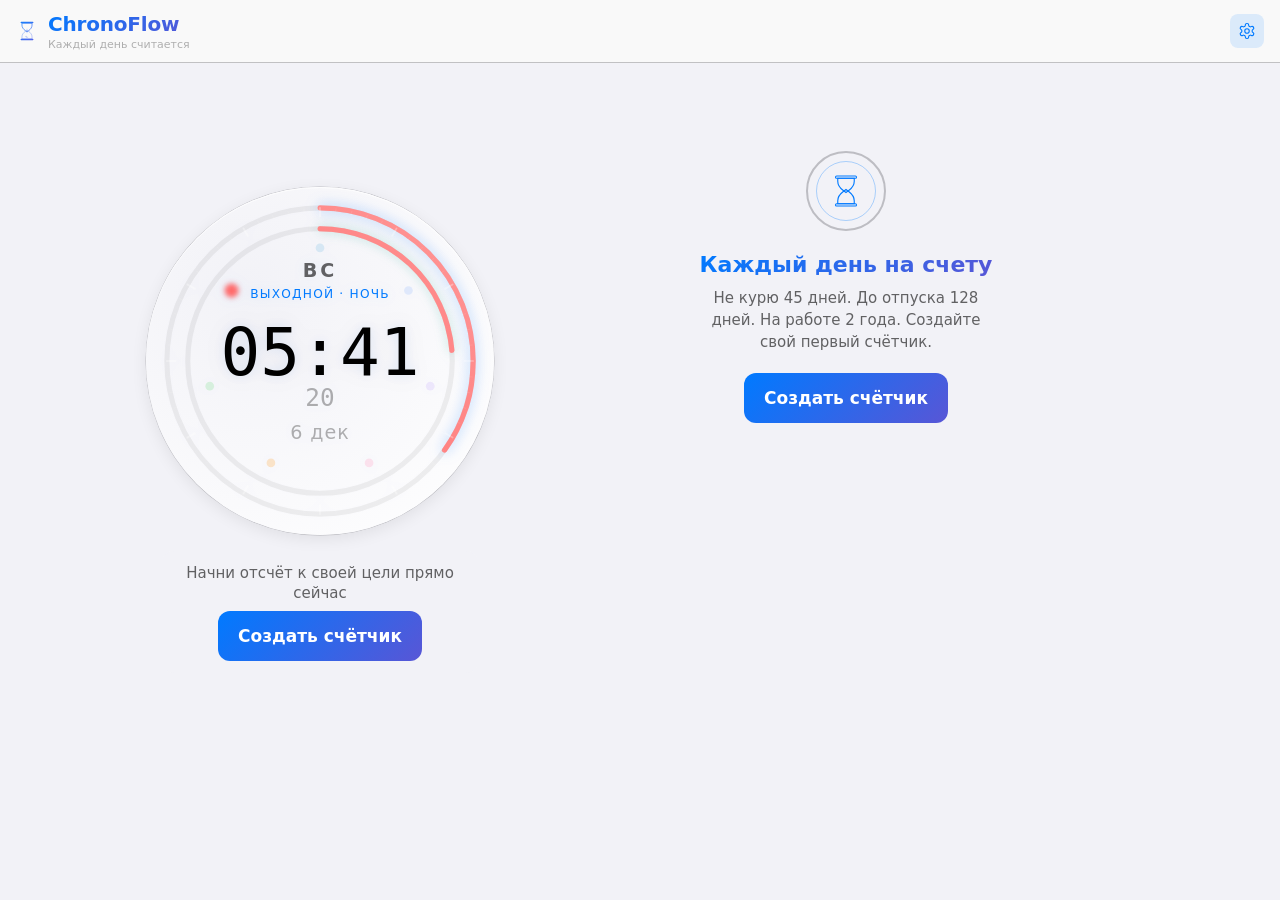
==== index.html @ ebb6a7b4 "2026.09.11" ====
<!DOCTYPE html>
<html lang="ru">
<head>
    <meta charset="UTF-8">
    <meta name="viewport" content="width=device-width, initial-scale=1.0, viewport-fit=cover">
    <meta name="theme-color" content="#000000" media="(prefers-color-scheme: dark)">
    <meta name="theme-color" content="#f2f2f7" media="(prefers-color-scheme: light)">
    <meta name="color-scheme" content="dark light">
    <meta name="mobile-web-app-capable" content="yes">
    <meta name="apple-mobile-web-app-capable" content="yes">
    <meta name="apple-mobile-web-app-status-bar-style" content="black-translucent">
    <meta name="apple-mobile-web-app-title" content="ChronoFlow">
    <meta name="description" content="ChronoFlow — считайте дни до важных событий или после них. Визуальные часы, категории, напоминания. Полностью офлайн.">
    <meta name="keywords" content="таймер, счётчик дней, офлайн PWA, сколько прошло, сколько осталось, привычки, даты, события, прогресс">
    <meta name="author" content="dituals758">
    <meta name="robots" content="index, follow">
    <link rel="canonical" href="https://ваш-сайт.com/">
    <meta property="og:type" content="website">
    <meta property="og:url" content="https://ваш-сайт.com/">
    <meta property="og:title" content="ChronoFlow — Считайте дни до событий или после них">
    <meta property="og:description" content="Не курю 45 дней. До отпуска 128 дней. 2 года на новой работе. Визуальные счётчики для всего, что важно. Офлайн PWA.">
    <meta property="og:image" content="https://ваш-сайт.com/og-image.png">
    <meta property="twitter:card" content="summary_large_image">
    <meta http-equiv="Content-Security-Policy" content="default-src 'self'; style-src 'self' 'unsafe-inline'; script-src 'self' 'unsafe-inline'; img-src 'self' data:;">
    <script type="application/ld+json">
    {
      "@context": "https://schema.org",
      "@type": "WebApplication",
      "name": "ChronoFlow",
      "description": "Считайте дни до важных событий или после них. Визуальные часы, категории, напоминания. Полностью офлайн PWA.",
      "applicationCategory": "Productivity",
      "operatingSystem": "All",
      "offers": { "@type": "Offer", "price": "0", "priceCurrency": "USD" },
      "author": { "@type": "Person", "name": "dituals758", "url": "https://github.com/dituals758" },
      "softwareVersion": "2026.09.11"
    }
    </script>
    <title>ChronoFlow</title>
    <link rel="manifest" href="./manifest.json">
    <link rel="icon" type="image/svg+xml" href="./icon.svg">
    <link rel="apple-touch-icon" sizes="180x180" href="./icon-180.png">
    <link rel="apple-touch-icon" sizes="192x192" href="./icon-192.png">
    <link rel="preload" href="./styles.css" as="style">
    <link rel="stylesheet" href="./styles.css">
</head>
<body>
    <a href="#main" class="skip-link">Перейти к содержимому</a>
    <div id="splash" class="splash" aria-hidden="true">
        <div class="splash-inner">
            <div class="splash-logo">
                <img class="logo" src="./icon.svg" alt="" aria-hidden="true" width="72" height="72">
            </div>
            <div class="splash-name accent-text">ChronoFlow</div>
            <div class="splash-sub">Каждый день считается</div>
            <div class="splash-bar"><div class="splash-bar-fill"></div></div>
        </div>
    </div>
    <header>
        <div class="hdr">
            <div class="hdr-left">
                <div class="hdr-brand">
                    <img class="logo" src="./icon.svg" alt="" aria-hidden="true" width="24" height="24">
                    <h1 class="accent-text">ChronoFlow</h1>
                    <span class="offline-dot" id="offlineDot" role="status" aria-live="polite" title="Офлайн"></span>
                    <span class="hdr-sub" id="hdrSub">Каждый день считается</span>
                </div>
            </div>
            <div class="hdr-right">
                <div class="hdr-clock" id="hdrClock" style="opacity:0;transform:translateY(-6px);" aria-live="polite" aria-atomic="true">
                    <span id="hdrH">00</span><span class="hdr-colon">:</span><span id="hdrM">00</span><span class="hdr-colon">:</span><span id="hdrS">00</span>
                    <span class="hdr-date" id="hdrDate"></span>
                </div>
                <button id="settingsBtn" class="ibtn-s" aria-label="Настройки" title="Настройки"></button>
                <button id="installBtn" class="ibtn-s hidden" aria-label="Установить приложение" title="Установить"></button>
            </div>
        </div>
    </header>
    <main id="main">
        <div class="scroll-page" id="scrollPage" aria-label="Основной контент">
            <section id="clockSection" role="region" aria-label="Часы">
                <div class="clock-wrap" id="clockWrap">
                    <div class="clock-glass" role="img" aria-label="Часы с циферблатом">
                        <svg class="clock-svg" id="clockSvg" viewBox="0 0 200 200" aria-hidden="true">
                            <defs>
                                <filter id="dotGlow" x="-100%" y="-100%" width="300%" height="300%">
                                    <feGaussianBlur in="SourceGraphic" stdDeviation="1.5"/>
                                </filter>
                                <linearGradient id="ringGrad" x1="0%" y1="0%" x2="100%" y2="100%">
                                    <stop offset="0%" stop-color="#0a84ff"/>
                                    <stop offset="100%" stop-color="#5e5ce6"/>
                                </linearGradient>
                                <linearGradient id="dayRingGrad" x1="0%" y1="0%" x2="100%" y2="100%">
                                    <stop offset="0%" stop-color="#30d158"/>
                                    <stop offset="100%" stop-color="#34c759"/>
                                </linearGradient>
                            </defs>
                            <circle class="ring-bg" cx="100" cy="100" r="88" fill="none" stroke-width="3"/>
                            <circle class="ring-progress" id="ringProgress" cx="100" cy="100" r="88" fill="none" stroke-width="3" stroke-linecap="round" transform="rotate(-90 100 100)" stroke="url(#ringGrad)"/>
                            <circle class="ring-bg day-ring" cx="100" cy="100" r="76" fill="none" stroke-width="3"/>
                            <circle class="day-ring-fill" id="dayRingFill" cx="100" cy="100" r="76" fill="none" stroke-width="3" stroke-linecap="round" transform="rotate(-90 100 100)" stroke="url(#dayRingGrad)"/>
                            <g class="day-dots" id="dayDots"></g>
                            <text id="svgDay" x="100" y="52" text-anchor="middle" fill="currentColor" class="svg-text svg-day"></text>
                            <text id="svgSt" x="100" y="64" text-anchor="middle" fill="currentColor" class="svg-text svg-st"></text>
                            <text id="svgTime" x="100" y="108" text-anchor="middle" fill="currentColor" class="svg-text svg-time"></text>
                            <text id="svgSec" x="100" y="126" text-anchor="middle" fill="currentColor" class="svg-text svg-sec"></text>
                            <text id="svgDate" x="100" y="145" text-anchor="middle" fill="currentColor" class="svg-text svg-date"></text>
                            <g id="svgTicks"></g>
                        </svg>
                        <div class="sr-only" id="timeAnnounce"></div>
                    </div>
                </div>
                <div id="progressBarWrap" class="progress-bar-wrap" style="display:none;">
                    <div class="progress-label" id="progressLabel"></div>
                    <div class="progress-track"><div class="progress-fill" id="progressFill" style="width:0%;"></div></div>
                </div>
                <div class="hero-cta" id="heroCta">
                    <p>Начни отсчёт к своей цели прямо сейчас</p>
                    <button class="btn-p" id="heroAddBtn" type="button">Создать счётчик</button>
                </div>
            </section>
            <section id="timersSection" role="region" aria-label="Счётчики времени">
                <div class="pull-indicator" id="pullIndicator" aria-hidden="true"></div>
                <div class="section-hdr">
                    <h2>Счётчики</h2>
                    <div class="section-actions">
                        <button id="addTimerBtn" class="ibtn-s accent-btn" aria-label="Добавить счётчик" title="Добавить"></button>
                        <button id="searchBtn" class="ibtn-s" aria-label="Поиск" title="Поиск"></button>
                        <button id="filterBtn" class="ibtn-s" aria-label="Фильтры" title="Фильтры"></button>
                    </div>
                </div>
                <div class="search-bar" id="searchBar">
                    <label for="searchInput" class="sr-only">Поиск по названию счётчика</label>
                    <input type="text" id="searchInput" class="search-input" placeholder="Найти счётчик..." autocomplete="off">
                    <button id="searchClear" class="search-clear hidden" aria-label="Очистить поиск"></button>
                </div>
                <div id="timerList" role="list" aria-label="Список счётчиков"></div>
                <div id="emptyState" class="empty" role="status">
                    <div class="empty-anim" aria-hidden="true">
                        <div class="empty-circle"></div>
                        <div class="empty-icon">
                            <svg width="36" height="36" viewBox="0 0 48 48" fill="none" stroke="currentColor" stroke-width="1.5" stroke-linecap="round">
                                <rect x="10" y="4" width="28" height="3" rx="1.5"/>
                                <rect x="10" y="41" width="28" height="3" rx="1.5"/>
                                <path d="M13 7h22v4c0 5-3 9-7 12l-4 3-4-3c-4-3-7-7-7-12V7z"/>
                                <path d="M13 41h22v-4c0-5-3-9-7-12l-4-3-4 3c-4 3-7 7-7 12v4z"/>
                            </svg>
                        </div>
                    </div>
                    <h3>Каждый день на счету</h3>
                    <p>ChronoFlow — офлайн-таймер для всего, что важно. Не курю 45 дней. До отпуска 128 дней. На работе 2 года. Создайте свой счётчик и начните считать.</p>
                    <button class="btn-p" id="addFirstBtn">Создать счётчик</button>
                </div>
            </section>
        </div>
    </main>

    <!-- ===== Модалка добавления/редактирования ===== -->
    <div class="modal" id="timerModal" role="dialog" aria-modal="true" aria-labelledby="mTitle">
        <div class="mc">
            <div class="mc-handle" aria-hidden="true"></div>
            <div class="mh">
                <h2 id="mTitle">Новый счётчик</h2>
                <button class="ibtn-s" data-close-modal="timerModal" aria-label="Закрыть" title="Закрыть"></button>
            </div>
            <form id="timerForm" novalidate>
                <div class="fg">
                    <label for="timerTitle">Название</label>
                    <input id="timerTitle" maxlength="50" required placeholder="Как вы хотите это запомнить?" autocomplete="off" aria-required="true">
                    <span class="cc" id="titleCnt">0/50</span>
                </div>
                <div class="fg">
                    <label for="timerType">Тип счётчика</label>
                    <div class="select-wrap">
                        <select id="timerType">
                            <option value="elapsed">Сколько прошло с даты</option>
                            <option value="countdown">Сколько осталось до даты</option>
                        </select>
                    </div>
                </div>
                <div class="fg">
                    <label for="timerDate">Дата</label>
                    <div class="date-input-wrap">
                        <input type="datetime-local" id="timerDate" required aria-required="true">
                        <button type="button" class="date-picker-btn reset-time-btn" id="resetTimeBtn" aria-label="Установить текущее время" title="Текущее время"></button>
                        <button type="button" class="date-picker-btn" id="datePickerBtn" aria-label="Открыть календарь" title="Выбрать дату"></button>
                    </div>
                    <div class="quick-date-btns">
                        <button type="button" class="btn-s quick-date" data-offset="0">Сегодня</button>
                        <button type="button" class="btn-s quick-date" data-offset="1">Завтра</button>
                        <button type="button" class="btn-s quick-date" data-offset="7">Через неделю</button>
                        <button type="button" class="btn-s quick-date" data-offset="30">+1 месяц</button>
                    </div>
                </div>
                <div class="fg">
                    <label>Цвет</label>
                    <div class="color-pick" id="colorPick">
                        <button type="button" class="cp active" data-c="#60cdff" style="--c:#60cdff" aria-label="Голубой"></button>
                        <button type="button" class="cp" data-c="#b490ff" style="--c:#b490ff" aria-label="Фиолетовый"></button>
                        <button type="button" class="cp" data-c="#ff7eb3" style="--c:#ff7eb3" aria-label="Розовый"></button>
                        <button type="button" class="cp" data-c="#00d4aa" style="--c:#00d4aa" aria-label="Бирюзовый"></button>
                        <button type="button" class="cp" data-c="#ff8c00" style="--c:#ff8c00" aria-label="Оранжевый"></button>
                        <button type="button" class="cp" data-c="#ff6b6b" style="--c:#ff6b6b" aria-label="Красный"></button>
                        <button type="button" class="cp" data-c="#6ccb5f" style="--c:#6ccb5f" aria-label="Зелёный"></button>
                        <button type="button" class="cp cp-custom" id="customColorBtn" aria-label="Свой цвет" title="Свой цвет"></button>
                    </div>
                    <div class="hsl-popup" id="hslPopup" role="dialog" aria-label="Выбор цвета">
                        <div class="hsl-preview" id="hslPreview"></div>
                        <div class="hsl-sliders">
                            <div class="hsl-row"><label for="hslH">H</label><input type="range" id="hslH" min="0" max="360" value="200" class="hsl-range hsl-h"><span id="hslHVal">200</span></div>
                            <div class="hsl-row"><label for="hslS">S</label><input type="range" id="hslS" min="0" max="100" value="100" class="hsl-range hsl-s"><span id="hslSVal">100</span></div>
                            <div class="hsl-row"><label for="hslL">L</label><input type="range" id="hslL" min="10" max="90" value="55" class="hsl-range hsl-l"><span id="hslLVal">55</span></div>
                        </div>
                        <button type="button" class="btn-p" id="hslApply">Готово</button>
                    </div>
                </div>
                <div class="fg">
                    <label for="timerCategory">Категория</label>
                    <div class="select-wrap">
                        <select id="timerCategory">
                            <option value="">Без категории</option>
                            <option value="work">Работа</option>
                            <option value="health">Здоровье</option>
                            <option value="personal">Личное</option>
                            <option value="study">Учёба</option>
                            <option value="travel">Путешествия</option>
                        </select>
                    </div>
                </div>
                <div class="fg">
                    <label for="timerRecurring">Повтор</label>
                    <div class="select-wrap">
                        <select id="timerRecurring">
                            <option value="">Одноразовый</option>
                            <option value="weekly">Каждую неделю</option>
                            <option value="monthly">Каждый месяц</option>
                            <option value="yearly">Каждый год</option>
                        </select>
                    </div>
                </div>
                <div class="fg">
                    <div class="sr">
                        <label for="timerReminder">Напоминание</label>
                        <label class="sw"><input type="checkbox" id="timerReminder"><span class="sl"></span></label>
                    </div>
                </div>
                <div class="fa">
                    <button type="button" class="btn-s" data-close-modal="timerModal">Отмена</button>
                    <button type="submit" class="btn-p" id="saveBtn">Сохранить</button>
                </div>
                <div class="fa" id="saveMoreRow" style="display:none">
                    <button type="button" class="btn-s fw" id="saveMoreBtn">Сохранить и создать ещё</button>
                </div>
            </form>
        </div>
    </div>

    <!-- ===== Модалка фильтров ===== -->
    <div class="modal" id="fModal" role="dialog" aria-modal="true" aria-labelledby="fModalTitle">
        <div class="mc">
            <div class="mc-handle" aria-hidden="true"></div>
            <div class="mh">
                <h2 id="fModalTitle">Фильтры</h2>
                <button class="ibtn-s" data-close-modal="fModal" aria-label="Закрыть" title="Закрыть"></button>
            </div>
            <div class="fg">
                <label for="fSelect">Тип</label>
                <div class="select-wrap">
                    <select id="fSelect">
                        <option value="all">Все счётчики</option>
                        <option value="elapsed">Только «сколько прошло»</option>
                        <option value="countdown">Только «сколько осталось»</option>
                    </select>
                </div>
            </div>
            <div class="fg">
                <label for="sortSelect">Сортировка</label>
                <div class="select-wrap">
                    <select id="sortSelect">
                        <option value="order">Мой порядок</option>
                        <option value="created">Сначала новые</option>
                        <option value="date">По дате события</option>
                        <option value="name">По алфавиту</option>
                    </select>
                </div>
            </div>
            <div class="fg">
                <label for="catSelect">Категория</label>
                <div class="select-wrap">
                    <select id="catSelect">
                        <option value="all">Все категории</option>
                        <option value="">Без категории</option>
                        <option value="work">Работа</option>
                        <option value="health">Здоровье</option>
                        <option value="personal">Личное</option>
                        <option value="study">Учёба</option>
                        <option value="travel">Путешествия</option>
                    </select>
                </div>
            </div>
            <div class="fg">
                <label>Шаблоны</label>
                <div class="tpl-grid"></div>
            </div>
            <div class="fa">
                <button class="btn-s" id="exportImgBtn" aria-label="Экспорт в изображение">Картинка</button>
                <button class="btn-p" id="applyFBtn">Применить</button>
            </div>
        </div>
    </div>

    <!-- ===== Модалка настроек ===== -->
    <div class="modal" id="sModal" role="dialog" aria-modal="true" aria-labelledby="sModalTitle">
        <div class="mc">
            <div class="mc-handle" aria-hidden="true"></div>
            <div class="mh">
                <h2 id="sModalTitle" class="accent-text">Настройки</h2>
                <button class="ibtn-s" data-close-modal="sModal" aria-label="Закрыть" title="Закрыть"></button>
            </div>
            <div class="sg">
                <h3>Внешний вид</h3>
                <div class="sr">
                    <label for="themeSel">Тема</label>
                    <div class="select-wrap select-sm">
                        <select id="themeSel">
                            <option value="system">Системная</option>
                            <option value="dark">Тёмная</option>
                            <option value="light">Светлая</option>
                        </select>
                    </div>
                </div>
                <div class="sr">
                    <label for="animToggle">Анимации</label>
                    <label class="sw"><input type="checkbox" id="animToggle" checked><span class="sl"></span></label>
                </div>
                <div class="sr">
                    <label for="dateFormat">Формат даты</label>
                    <div class="select-wrap select-sm">
                        <select id="dateFormat">
                            <option value="DD.MM.YYYY">ДД.ММ.ГГГГ</option>
                            <option value="MM/DD/YYYY">ММ/ДД/ГГГГ</option>
                            <option value="YYYY-MM-DD">ГГГГ-ММ-ДД</option>
                        </select>
                    </div>
                </div>
                <div class="sr">
                    <label for="weekStart">Начало недели</label>
                    <div class="select-wrap select-sm">
                        <select id="weekStart">
                            <option value="1">Понедельник</option>
                            <option value="0">Воскресенье</option>
                        </select>
                    </div>
                </div>
                <div class="sr">
                    <label for="groupToggle">Группировать по категориям</label>
                    <label class="sw"><input type="checkbox" id="groupToggle"><span class="sl"></span></label>
                </div>
            </div>
            <div class="sg">
                <h3>Уведомления</h3>
                <div class="sr">
                    <label for="notifEnabled">Включить</label>
                    <label class="sw"><input type="checkbox" id="notifEnabled" checked><span class="sl"></span></label>
                </div>
                <div class="sr">
                    <label for="notifPeriod">Оповещать за</label>
                    <div class="select-wrap select-sm">
                        <select id="notifPeriod">
                            <option value="7">7 дней</option>
                            <option value="3" selected>3 дня</option>
                            <option value="1">1 день</option>
                            <option value="0">В день события</option>
                        </select>
                    </div>
                </div>
                <div class="sr">
                    <label for="praiseEnabled">Похвалы за привычки</label>
                    <label class="sw"><input type="checkbox" id="praiseEnabled" checked><span class="sl"></span></label>
                </div>
                <div class="sr">
                    <label for="praiseInterval">Хвалить каждые</label>
                    <div class="select-wrap select-sm">
                        <select id="praiseInterval">
                            <option value="7">7 дней</option>
                            <option value="30" selected>30 дней</option>
                            <option value="100">100 дней</option>
                            <option value="365">1 год</option>
                        </select>
                    </div>
                </div>
                <p class="ai">Уведомления работают, пока приложение открыто. Разрешите показ в браузере.</p>
            </div>
            <div class="sg">
                <h3>Данные</h3>
                <button class="btn-s fw" id="exportBtn">Экспорт (JSON)</button>
                <button class="btn-s fw" id="importBtn">Импорт</button>
                <button class="btn-s fw" id="exportIcsBtn">Экспорт в календарь (.ics)</button>
                <button class="btn-d fw" id="clearBtn">Очистить всё</button>
            </div>
            <div class="sg">
                <h3>О приложении</h3>
                <div class="about">
                    <div class="about-logo" aria-hidden="true">
                        <img class="logo" src="./icon.svg" alt="" width="48" height="48">
                    </div>
                    <div class="about-name accent-text">ChronoFlow</div>
                    <div class="about-ver" id="aboutVer"></div>
                    <p class="about-tag">Каждый день считается</p>
                </div>
                <p class="ai">ChronoFlow — офлайн-таймер для всего, что важно. Считайте дни до событий или после них. Ноль серверов, ноль регистрации — только вы и ваше время.</p>
                <ul class="about-features">
                    <li>Два режима: «сколько прошло» и «сколько осталось»</li>
                    <li>G-SHOCK-стильные часы с прогрессом дня</li>
                    <li>Категории: работа, здоровье, учёба, личное, путешествия</li>
                    <li>Повторяющиеся счётчики: неделя, месяц, год</li>
                    <li>Напоминания и похвалы</li>
                    <li>Свайп и drag-and-drop</li>
                    <li>6 готовых шаблонов</li>
                    <li>Тёмная и светлая тема</li>
                    <li>Экспорт JSON / PNG / ICS</li>
                    <li>Полностью офлайн PWA</li>
                </ul>
                <p class="ai" style="margin-top:16px;font-style:italic;color:var(--t3)">«Время нельзя остановить. Но можно считать каждый день.»</p>
                <div class="about-links">
                    <a href="./about.html" target="_blank" rel="noopener" class="about-link">
                        <span class="link-icon"><svg viewBox="0 0 24 24" fill="none" stroke="currentColor" stroke-width="1.5"><circle cx="12" cy="12" r="10"/><path d="M12 16v-4M12 8h.01"/></svg></span>
                        <span class="link-label">О проекте</span>
                        <span class="link-chevron"><svg viewBox="0 0 24 24" fill="none" stroke="currentColor" stroke-width="1.5"><path d="M9 6l6 6-6 6"/></svg></span>
                    </a>
                    <a href="./privacy.html" target="_blank" rel="noopener" class="about-link">
                        <span class="link-icon"><svg viewBox="0 0 24 24" fill="none" stroke="currentColor" stroke-width="1.5"><rect x="3" y="11" width="18" height="11" rx="2"/><path d="M7 11V7a5 5 0 0110 0v4"/></svg></span>
                        <span class="link-label">Политика конфиденциальности</span>
                        <span class="link-chevron"><svg viewBox="0 0 24 24" fill="none" stroke="currentColor" stroke-width="1.5"><path d="M9 6l6 6-6 6"/></svg></span>
                    </a>
                    <a href="./terms.html" target="_blank" rel="noopener" class="about-link">
                        <span class="link-icon"><svg viewBox="0 0 24 24" fill="none" stroke="currentColor" stroke-width="1.5"><path d="M14 2H6a2 2 0 00-2 2v16a2 2 0 002 2h12a2 2 0 002-2V8l-6-6z"/><path d="M14 2v6h6"/></svg></span>
                        <span class="link-label">Условия использования</span>
                        <span class="link-chevron"><svg viewBox="0 0 24 24" fill="none" stroke="currentColor" stroke-width="1.5"><path d="M9 6l6 6-6 6"/></svg></span>
                    </a>
                    <a href="https://github.com/dituals758/ChronoFlow" target="_blank" rel="noopener noreferrer" class="about-link">
                        <span class="link-icon"><svg viewBox="0 0 24 24" fill="none" stroke="currentColor" stroke-width="1.5"><path d="M16 8l4 4-4 4M8 8l-4 4 4 4"/></svg></span>
                        <span class="link-label">GitHub</span>
                        <span class="link-chevron"><svg viewBox="0 0 24 24" fill="none" stroke="currentColor" stroke-width="1.5"><path d="M9 6l6 6-6 6"/></svg></span>
                    </a>
                </div>
                <div class="about-credits">
                    <p class="ai">Разработано: <strong>dituals758</strong></p>
                    <p class="ai">AI-соавтор: <strong>MiMo Code</strong> (Xiaomi MiMo Team)</p>
                    <p class="ai" style="margin-top:4px;">Лицензия: <strong>MIT</strong></p>
                    <p class="ai" style="margin-top:4px;font-size:12px;color:var(--t3);">© 2026 ChronoFlow.</p>
                </div>
            </div>
            <div class="sg">
                <h3>Что нового</h3>
                <div class="changelog" id="changelogBlock">
                    <h4 id="changelogTitle">Версия 2026.09.11</h4>
                    <ul id="changelogList"><li>Загрузка…</li></ul>
                    <span class="date" id="changelogDate">Выпущено 11 сентября 2026 г.</span>
                </div>
            </div>
        </div>
    </div>

    <!-- ===== Подтверждение ===== -->
    <div class="confirm-modal" id="confirmModal" role="alertdialog" aria-modal="true" aria-labelledby="confirmTitle" aria-describedby="confirmMsg">
        <div class="confirm-backdrop"></div>
        <div class="confirm-box">
            <h3 id="confirmTitle">Подтверждение</h3>
            <p id="confirmMsg">Вы уверены?</p>
            <div class="confirm-actions">
                <button class="btn-s fw" id="confirmCancel">Отмена</button>
                <button class="btn-s fw btn-danger" id="confirmOk">Удалить</button>
            </div>
        </div>
    </div>
    <label for="importFile" class="sr-only">Импорт данных из JSON</label>
    <input type="file" id="importFile" accept=".json" class="hidden" aria-hidden="false">
    <div class="notif toast" id="notif" role="alert" aria-live="assertive"></div>
    <div id="dragTip" class="drag-tip">
        <span class="tip-icon">⇅</span>
        <span>Перетаскивайте счётчики, удерживая палец на ручке с точками.</span>
        <button class="tip-close" aria-label="Закрыть подсказку">✕</button>
    </div>
    <script src="./version.js"></script>
    <script src="./app.js"></script>
</body>
</html>
---- styles.css ----
:root {
    --bg: #000000;
    --sf: #1c1c1e;
    --sf2: #2c2c2e;
    --sf3: #3a3a3c;
    --st: rgba(84,84,88,.65);
    --ab: rgba(255,255,255,.08);
    --t1: #ffffff;
    --t2: rgba(255,255,255,.6);
    --t3: rgba(255,255,255,.3);
    --bl: #0a84ff;
    --blb: rgba(10,132,255,.18);
    --blh: rgba(10,132,255,.24);
    --ok: #30d158;
    --okb: rgba(48,209,88,.18);
    --er: #ff453a;
    --erb: rgba(255,69,58,.18);
    --pu: #bf5af2;
    --gr: linear-gradient(135deg, #0a84ff, #5e5ce6);
    --fn: -apple-system, BlinkMacSystemFont, 'SF Pro Text', 'SF Pro Display', system-ui, sans-serif;
    --fd: 'SF Mono', ui-monospace, monospace;
    --rx: 12px;
}
.lt {
    --bg: #f2f2f7;
    --sf: #ffffff;
    --sf2: #f2f2f7;
    --sf3: #e5e5ea;
    --st: rgba(60,60,67,.29);
    --ab: rgba(0,0,0,.06);
    --t1: #000000;
    --t2: rgba(0,0,0,.6);
    --t3: rgba(0,0,0,.3);
    --bl: #007aff;
    --blb: rgba(0,122,255,.12);
    --blh: rgba(0,122,255,.20);
    --ok: #34c759;
    --okb: rgba(52,199,89,.12);
    --er: #ff3b30;
    --erb: rgba(255,59,48,.12);
    --pu: #af52de;
    --gr: linear-gradient(135deg, #007aff, #5856d6);
}
*, *::before, *::after { margin: 0; padding: 0; box-sizing: border-box; }
* { -webkit-tap-highlight-color: transparent; }
html { width: 100%; height: 100%; overflow: hidden; min-height: -webkit-fill-available; }
body {
    width: 100%; height: 100dvh; height: -webkit-fill-available; overflow: hidden;
    background: var(--bg); color: var(--t1);
    font: 400 17px/22px var(--fn);
    display: flex; flex-direction: column;
    transition: background .3s, color .3s;
    position: relative;
}
.hidden { display: none !important; }
.sr-only { position: absolute; width: 1px; height: 1px; padding: 0; margin: -1px; overflow: hidden; clip: rect(0,0,0,0); white-space: nowrap; border: 0; }
.fw { width: 100%; display: flex; align-items: center; justify-content: center; gap: 8px; }
@media (min-width: 768px) {
    html { overflow: auto; height: auto; }
    body { overflow: auto; height: auto; min-height: 100dvh; }
    main { overflow: visible; flex: none; }
    .scroll-page { height: auto; overflow: visible; max-width: 680px; margin: 0 auto; padding: 0 24px 32px; }
    #clockSection { padding: 0; }
    #timersSection { padding: 0; }
    .clock-glass { width: clamp(300px, 50vmin, 360px); }
    .mc { max-width: 480px; }
    header { background: rgba(28,28,30,.85); border-bottom: 0.33px solid var(--st); }
    .lt header { background: rgba(249,249,249,.88); }
}
@media (min-width: 1024px) {
    .scroll-page { max-width: 720px; margin: 0 auto; padding: 0 32px 48px; }
    .clock-glass { width: 340px; }
    header { position: sticky; top: 0; }
    .tc-card:hover { background: rgba(255,255,255,.06); box-shadow: 0 4px 16px rgba(0,0,0,.15), 0 0 0 0.5px rgba(255,255,255,.06) inset; }
    .lt .tc-card:hover { background: rgba(0,0,0,.02); box-shadow: 0 4px 16px rgba(0,0,0,.08), 0 0 0 0.5px rgba(0,0,0,.08); }
    .tc-card:hover .tc-actions .ibtn-s { background: var(--ab); }
    .tc-card:hover .tc-actions .ibtn-s.dl:hover { background: var(--erb); color: var(--er); }
    .tc-card:hover .tc-actions .ibtn-s.ed:hover { background: var(--blb); color: var(--bl); }
    .tpl-btn:hover { background: var(--sf3); }
}
@media (min-width: 1280px) {
    .scroll-page { max-width: 1100px; margin: 0 auto; display: grid; grid-template-columns: 380px 1fr; gap: 32px; padding: 24px 40px 64px; align-items: start; }
    #clockSection { position: sticky; top: 80px; }
    .clock-glass { width: 100%; max-width: 360px; margin: 0 auto; }
    .clock-wrap { padding: 0; }
    .section-hdr { background: var(--bg); padding-top: 8px; }
}
.skip-link { position: absolute; top: -100%; left: 50%; transform: translateX(-50%); background: var(--bl); color: #fff; padding: 8px 16px; border-radius: 10px; z-index: 10000; font: 600 14px/20px var(--fn); transition: top .15s; }
.skip-link:focus { top: 8px; }
.splash { position: fixed; inset: 0; background: var(--bg); z-index: 9999; display: flex; align-items: center; justify-content: center; transition: opacity .5s cubic-bezier(.16,1,.3,1), visibility .5s; padding: env(safe-area-inset-top, 0) env(safe-area-inset-right, 0) env(safe-area-inset-bottom, 0) env(safe-area-inset-left, 0); }
.splash.hide { opacity: 0; visibility: hidden; pointer-events: none; }
.splash-inner { text-align: center; width: 100%; animation: fadeInUp .6s cubic-bezier(.16,1,.3,1); }
.splash-logo { display: flex; justify-content: center; margin-bottom: 20px; }
.splash-logo .logo { width: 80px; height: 80px; display: block; border-radius: 20px; }
.accent-text { background: var(--gr); -webkit-background-clip: text; background-clip: text; -webkit-text-fill-color: transparent; color: transparent; }
.splash-name { font: 700 34px/42px var(--fn); letter-spacing: -.02em; margin-bottom: 4px; }
.splash-sub { font: 400 14px/20px var(--fn); color: var(--t3); margin-bottom: 24px; }
.splash-bar { width: 160px; height: 3px; background: var(--sf3); border-radius: 9999px; overflow: hidden; margin: 0 auto; }
.splash-bar-fill { width: 0; height: 100%; background: var(--gr); border-radius: 9999px; animation: splashLoad 1.2s cubic-bezier(.16,1,.3,1) .5s forwards; }
header {
    position: sticky; top: 0;
    flex-shrink: 0;
    padding: calc(env(safe-area-inset-top, 0px) + 10px) 16px 10px;
    background: rgba(28,28,30,.92);
    backdrop-filter: saturate(180%) blur(20px);
    -webkit-backdrop-filter: saturate(180%) blur(20px);
    border-bottom: 0.33px solid var(--st);
    z-index: 100;
    transition: background .3s, border-color .3s;
    padding-left: max(16px, env(safe-area-inset-left, 0px));
    padding-right: max(16px, env(safe-area-inset-right, 0px));
}
.lt header { background: rgba(249,249,249,.94); }
.hdr { display: flex; justify-content: space-between; align-items: center; width: 100%; }
.hdr-left { display: flex; flex-direction: column; gap: 1px; min-width: 0; }
.hdr-brand { display: grid; grid-template-columns: auto 1fr; grid-template-rows: auto auto; gap: 0 10px; align-items: center; color: var(--bl); }
.hdr-brand .logo { width: 22px; height: 100%; grid-row: 1 / -1; flex-shrink: 0; justify-self: center; border-radius: 5px; }
.hdr-brand .hdr-sub { grid-column: 2; font: 400 11px/14px var(--fn); color: var(--t3); }
.hdr-left h1 { font: 700 20px/28px var(--fn); letter-spacing: -.01em; white-space: nowrap; }
.hdr-left h1.accent-text { color: transparent; }
.hdr-right { display: flex; gap: 8px; align-items: center; flex-shrink: 0; }
.hdr-clock { display: flex; align-items: baseline; gap: 1px; font: 500 14px/1 var(--fd); font-variant-numeric: tabular-nums; color: var(--t2); opacity: 0; transform: translateY(-6px); transition: opacity .3s, transform .3s; pointer-events: none; white-space: nowrap; }
.hdr-colon { color: var(--t2); animation: blink 1s step-end infinite; }
.hdr-clock.show { opacity: 1; transform: translateY(0); pointer-events: auto; }
.hdr-date { font: 400 10px/1 var(--fn); color: var(--t3); margin-left: 6px; }
main { flex: 1; min-height: 0; overflow: hidden; position: relative; }
.scroll-page { height: 100%; overflow-y: auto; overflow-x: hidden; -webkit-overflow-scrolling: touch; overscroll-behavior-y: contain; padding-bottom: env(safe-area-inset-bottom, 16px); width: 100%; touch-action: pan-y pinch-zoom; scroll-behavior: smooth; }
@media (prefers-reduced-motion: reduce) { .scroll-page { scroll-behavior: auto; } }
.ibtn-s {
    min-width: 34px; min-height: 34px; width: 34px; height: 34px;
    border-radius: 8px; border: none;
    cursor: pointer; background: var(--blb); color: var(--bl);
    display: inline-flex; align-items: center; justify-content: center; flex-shrink: 0;
    transition: background .15s, transform .15s;
    position: relative; overflow: hidden;
}
.ibtn-s:active { transform: scale(.88); background: var(--blh); }
.ibtn-s:focus-visible { outline: 2px solid var(--bl); outline-offset: 2px; }
.btn, .btn-p, .btn-s, .btn-d {
    min-height: 50px; border: none;
    border-radius: 12px; padding: 0 20px;
    cursor: pointer; flex: 1;
    transition: background .15s, transform .15s;
    display: flex; align-items: center; justify-content: center; gap: 8px;
}
.btn-p { background: var(--gr); color: #fff; font: 600 17px/22px var(--fn); }
.btn-s { background: var(--sf2); color: var(--t1); font: 400 17px/22px var(--fn); }
.btn-d { background: var(--er); color: #fff; font: 600 17px/22px var(--fn); }
.btn-p:active, .btn-s:active, .btn-d:active { transform: scale(.97); }
.btn-s:active { background: var(--sf3); }
.btn-p:focus-visible, .btn-s:focus-visible, .btn-d:focus-visible { outline: 2px solid var(--bl); outline-offset: 2px; }
.lt .btn-s { background: var(--sf2); color: #1c1c1e; border: 0.5px solid var(--st); }
.lt .btn-s:active { background: var(--sf3); }
#clockSection { max-width: 100%; margin: 0 auto; padding: 0 16px; }
.clock-wrap { display: flex; flex-direction: column; align-items: center; padding: 20px 0 16px; position: relative; z-index: 1; }
.clock-glass {
    position: relative;
    width: clamp(260px, 60vmin, 380px);
    max-width: 100%; aspect-ratio: 1;
    border-radius: 50%;
    overflow: hidden;
    background: radial-gradient(circle at 30% 30%, var(--sf2), var(--sf));
    box-shadow: 0 0 0 0.5px var(--st), 0 4px 16px rgba(0,0,0,.4), inset 0 1px 0 rgba(255,255,255,.08);
    transition: box-shadow .3s;
}
.lt .clock-glass { box-shadow: 0 0 0 0.5px var(--st), 0 4px 16px rgba(0,0,0,.08), inset 0 1px 0 rgba(255,255,255,.8); }
.clock-glass::before {
    content: ''; position: absolute; inset: -2px; border-radius: 50%;
    background: conic-gradient(from 0deg, transparent, rgba(10,132,255,.15), transparent, rgba(94,92,230,.15), transparent);
    opacity: 0; transition: opacity .5s; z-index: 0; pointer-events: none;
}
.lt .clock-glass::before { background: conic-gradient(from 0deg, transparent, rgba(0,122,255,.1), transparent, rgba(88,86,214,.1), transparent); }
.clock-glass:hover::before { opacity: 1; }
.clock-svg {
    position: absolute; top: 0; left: 0;
    width: 100%; height: 100%; z-index: 2;
    color: var(--t1);
    filter: drop-shadow(0 0 8px rgba(10,132,255,.15));
}
.lt .clock-svg { filter: drop-shadow(0 0 6px rgba(0,122,255,.1)); }
.ring-bg { fill: none; stroke: var(--st); stroke-width: 3; }
.day-ring { stroke-width: 3; stroke: var(--st); }
.day-ring-fill { fill: none; stroke: url(#dayRingGrad); transition: stroke-dashoffset 1s linear; filter: drop-shadow(0 0 4px rgba(48,209,88,.3)); }
.lt .day-ring-fill { filter: drop-shadow(0 0 3px rgba(52,199,89,.2)); }
.ring-progress { transition: stroke 0.5s; filter: drop-shadow(0 0 6px rgba(10,132,255,.4)); }
.lt .ring-progress { filter: drop-shadow(0 0 4px rgba(0,122,255,.25)); }
.day-dots circle { transition: r 0.3s, opacity 0.3s, filter 0.3s; }
.svg-text { font-family: var(--fd); dominant-baseline: auto; }
.svg-day { font: 600 11px/1 var(--fn); text-transform: uppercase; letter-spacing: .15em; fill: var(--t2); }
.svg-st { font: 500 7px/1 var(--fn); text-transform: uppercase; letter-spacing: .1em; fill: var(--bl); }
.svg-time { font: 200 38px/1 var(--fd); font-variant-numeric: tabular-nums; fill: var(--t1); filter: drop-shadow(0 0 8px rgba(255,255,255,.1)); }
.lt .svg-time { filter: drop-shadow(0 0 6px rgba(0,0,0,.06)); }
.svg-sec { font: 300 14px/1 var(--fd); font-variant-numeric: tabular-nums; fill: var(--t3); }
.svg-date { font: 500 11px/1 var(--fn); fill: var(--t3); letter-spacing: .05em; }
#timersSection { padding: 16px; max-width: 100%; margin: 0 auto; }
.search-bar { position: relative; display: flex; align-items: center; max-height: 0; overflow: hidden; opacity: 0; transition: max-height .25s, opacity .2s, margin .25s; margin-bottom: 0; }
.search-bar.open { max-height: 52px; opacity: 1; margin-bottom: 14px; }
.search-input { width: 100%; height: 36px; padding: 0 36px 0 36px; border-radius: 10px; border: none; background: var(--sf2); color: var(--t1); font: 400 15px/20px var(--fn); transition: background .15s; }
.search-input:focus { outline: none; background: var(--sf3); }
.search-input::placeholder { color: var(--t3); }
.search-clear { position: absolute; right: 6px; width: 28px; height: 28px; border-radius: 50%; border: none; background: var(--sf3); color: var(--t3); cursor: pointer; display: flex; align-items: center; justify-content: center; }
.search-clear:hover { color: var(--t1); }
.search-clear:focus-visible { outline: 2px solid var(--bl); outline-offset: 2px; }
.section-hdr { display: flex; justify-content: space-between; align-items: flex-end; margin-bottom: 12px; padding: 0 0 8px; border-bottom: 0.33px solid var(--st); }
.section-hdr.shifted { opacity: 0; transform: translateY(8px); pointer-events: none; height: 0; margin: 0; padding: 0; border: 0; overflow: hidden; }
.section-hdr h2 { font: 700 22px/28px var(--fn); letter-spacing: -.01em; }
.section-actions { display: flex; gap: 8px; align-items: center; }
.accent-btn { background: var(--gr) !important; color: #fff !important; font: 600 13px/1 var(--fn); width: auto !important; min-width: 34px; height: 34px; padding: 0 10px; gap: 4px; display: inline-flex; align-items: center; justify-content: center; border-radius: 8px; white-space: nowrap; }
#timerList { display: flex; flex-direction: column; gap: 10px; position: relative; border-radius: var(--rx); }
.pull-indicator { display: flex; align-items: center; justify-content: center; height: 0; overflow: hidden; transition: height .25s; color: var(--t3); }
.pull-indicator.active { height: 44px; }
.pull-indicator svg { width: 20px; height: 20px; transition: transform .25s; }
.pull-indicator.refreshing svg { animation: spin .8s linear infinite; }
.tc-card {
    background: var(--sf2); padding: 0;
    position: relative; z-index: 1;
    border-radius: 14px;
    border: none;
    transition: background .15s, transform .15s, box-shadow .2s;
    touch-action: pan-y;
    will-change: transform;
    box-shadow: 0 1px 3px rgba(0,0,0,.12), 0 0 0 0.5px rgba(255,255,255,.04) inset;
    cursor: grab;
    contain: layout style paint;
}
.tc-card:focus-within { outline: 2px solid var(--bl); outline-offset: 2px; }
.lt .tc-card { box-shadow: 0 1px 4px rgba(0,0,0,.06), 0 0 0 0.5px rgba(0,0,0,.06); }
.tc-card:last-child { border-bottom: none; }
/* Убираем масштабирование при активном состоянии, если карточка перетаскивается */
.tc-card:active:not(.dragging) { transform: scale(.97); box-shadow: 0 0 0 0.5px rgba(255,255,255,.04) inset; }
.lt .tc-card:active:not(.dragging) { box-shadow: 0 0 0 0.5px rgba(0,0,0,.06); }
.tc-card.dragging { animation: none !important; opacity: 0.85; transform: scale(0.98) rotate(0.5deg); box-shadow: 0 12px 40px rgba(0,0,0,0.3); z-index: 1000; will-change: transform; }
.lt .tc-card.dragging { box-shadow: 0 12px 40px rgba(0,0,0,0.15); }
.tc-card.drag-over-top { box-shadow: inset 0 2px 0 0 var(--bl), 0 1px 3px rgba(0,0,0,.12); }
.tc-card.drag-over-bottom { box-shadow: inset 0 -2px 0 0 var(--bl), 0 1px 3px rgba(0,0,0,.12); }
.tc-card.removing { animation: cardOut .3s cubic-bezier(.4,0,.2,1) forwards !important; }
.tc-card.touch-clone { pointer-events: none !important; box-shadow: 0 12px 40px rgba(0,0,0,0.35); will-change: transform; }
.lt .tc-card.touch-clone { box-shadow: 0 12px 40px rgba(0,0,0,0.15); }
.tc-swipe-actions { position: absolute; top: 0; right: 0; bottom: 0; display: flex; z-index: 0; }
.tc-swipe-actions button { width: 74px; height: 100%; display: flex; flex-direction: column; align-items: center; justify-content: center; gap: 4px; border: none; cursor: pointer; font: 600 11px/14px var(--fn); }
.tc-swipe-actions button:active { filter: brightness(1.1); }
.tc-swipe-actions button:focus-visible { outline: 2px solid var(--t1); outline-offset: -2px; }
.tc-swipe-edit { background: var(--bl); color: #fff; border-radius: 14px 0 0 14px; }
.tc-swipe-delete { background: var(--er); color: #fff; border-radius: 0 14px 14px 0; }
.tc-swipe-content {
    position: relative; z-index: 1;
    display: flex; align-items: stretch;
    padding: 14px 16px;
    transition: transform .25s cubic-bezier(.25,.1,.25,1);
    background: var(--sf2);
    border-radius: 14px;
    gap: 10px;
}
.tc-swipe-content.swiping { transition: none; }
.tc-handle {
    display: flex;
    align-items: center;
    justify-content: center;
    width: 36px;
    height: 36px;
    flex-shrink: 0;
    color: var(--t2);
    opacity: 0.4;
    touch-action: none;
    user-select: none;
    -webkit-user-select: none;
    cursor: grab;
    border-radius: 10px;
    transition: background 0.2s, opacity 0.2s, transform 0.15s;
    margin-right: -4px;
}
.tc-handle:hover { background: var(--ab); opacity: 0.8; }
.tc-handle:active { cursor: grabbing; opacity: 1; transform: scale(0.92); background: var(--blb); }
.tc-card.dragging .tc-handle { opacity: 1; background: var(--blb); }
.tc-handle svg { width: 16px; height: 16px; }
.tc-body { flex: 1; min-width: 0; display: flex; flex-direction: column; gap: 4px; }
.tc-row-top { display: flex; align-items: flex-start; gap: 8px; }
.tc-title { font: 400 17px/22px var(--fn); flex: 1; min-width: 0; overflow: hidden; text-overflow: ellipsis; display: -webkit-box; -webkit-line-clamp: 2; -webkit-box-orient: vertical; line-clamp: 2; }
.tc-badges { display: flex; align-items: center; gap: 6px; flex-wrap: wrap; }
.tc-type { flex-shrink: 0; }
.tc-type.elapsed { background: var(--okb); color: var(--ok); }
.tc-type.countdown { background: var(--blb); color: var(--bl); }
.tc-counter { font-family: var(--fd); text-align: center; padding: 12px 14px; border-radius: 12px; background: rgba(0,0,0,.15); margin-top: 4px; }
.lt .tc-counter { background: rgba(0,0,0,.04); box-shadow: inset 0 1px 0 rgba(255,255,255,.6); }
.tc-counter-val { font-size: clamp(1rem, 4.5vmin, 1.8rem); font-weight: 300; font-variant-numeric: tabular-nums; line-height: 1.2; text-shadow: 0 0 20px currentColor; }
.lt .tc-counter-val { text-shadow: none; }
.tc-date { font: 400 13px/18px var(--fn); color: var(--t3); display: flex; align-items: center; gap: 4px; }
.tc-date svg { flex-shrink: 0; opacity: .35; }
.tc-actions { display: flex; gap: 2px; flex-shrink: 0; }
.tc-actions .ibtn-s { background: transparent; color: var(--t3); width: 30px; height: 30px; min-width: 30px; min-height: 30px; }
.tc-actions .ibtn-s.dl:active { background: var(--erb); color: var(--er); }
.tc-actions .ibtn-s.ed:active { background: var(--blb); color: var(--bl); }
.tc-actions .ibtn-s.dup:active { background: var(--blb); color: var(--bl); }
.badge { display: inline-flex; align-items: center; padding: 2px 8px; border-radius: 9999px; font: 600 11px/14px var(--fn); text-transform: uppercase; letter-spacing: .02em; }
.cat-tag.work { background: var(--blb); color: var(--bl); }
.cat-tag.health { background: var(--okb); color: var(--ok); }
.cat-tag.personal { background: rgba(191,90,242,.18); color: var(--pu); }
.cat-tag.study { background: rgba(255,149,0,.18); color: #ff9500; }
.cat-tag.travel { background: rgba(90,178,224,.18); color: #5ac8fa; }
.recurring-badge { background: rgba(191,90,242,.18); color: var(--pu); }
.empty { text-align: center; padding: 48px 20px; display: flex; flex-direction: column; align-items: center; background: transparent; }
.empty-anim { position: relative; width: 80px; height: 80px; margin-bottom: 20px; }
.empty-circle { position: absolute; inset: 0; border: 2px solid var(--st); border-radius: 50%; animation: emptyPulse 3s ease-in-out infinite; }
.empty-circle::before { content: ''; position: absolute; inset: 8px; border: 1.5px solid var(--bl); border-radius: 50%; opacity: .3; animation: emptyPulse 3s ease-in-out infinite .5s; }
.empty-icon { position: absolute; inset: 0; display: flex; align-items: center; justify-content: center; color: var(--bl); }
.empty h3 { font: 700 22px/28px var(--fn); margin-bottom: 8px; background: var(--gr); -webkit-background-clip: text; background-clip: text; -webkit-text-fill-color: transparent; }
.empty p { font: 400 15px/22px var(--fn); color: var(--t2); margin-bottom: 20px; max-width: 300px; }
.toast {
    position: fixed;
    top: calc(env(safe-area-inset-top, 0px) + 16px);
    left: 16px;
    right: 16px;
    z-index: 2100;
    max-width: 480px;
    margin: 0 auto;
    padding: 12px 16px;
    border-radius: 16px;
    background: var(--sf);
    color: var(--t1);
    box-shadow: 0 8px 32px rgba(0,0,0,0.35), 0 0 0 0.5px var(--st);
    backdrop-filter: blur(20px);
    -webkit-backdrop-filter: blur(20px);
    font: 500 15px/20px var(--fn);
    display: flex;
    align-items: center;
    gap: 12px;
    opacity: 0;
    transform: translateY(-20px) scale(0.95);
    transition: opacity 0.4s cubic-bezier(0.16,1,0.3,1), transform 0.4s cubic-bezier(0.16,1,0.3,1);
    pointer-events: none;
    border: 0.33px solid var(--st);
}
.toast.show { opacity: 1; transform: translateY(0) scale(1); pointer-events: auto; }
.toast .toast-icon { flex-shrink: 0; width: 24px; height: 24px; display: flex; align-items: center; justify-content: center; color: var(--t2); }
.toast .toast-icon svg { width: 100%; height: 100%; stroke: currentColor; fill: none; }
.toast .toast-msg { flex: 1; min-width: 0; }
.toast .toast-close { flex-shrink: 0; background: var(--ab); border: none; border-radius: 50%; width: 28px; height: 28px; color: var(--t2); cursor: pointer; display: flex; align-items: center; justify-content: center; transition: background 0.15s, transform 0.15s; font-size: 16px; line-height: 1; }
.toast .toast-close:active { background: var(--sf3); transform: scale(0.92); }
.toast .toast-close:focus-visible { outline: 2px solid var(--bl); outline-offset: 2px; }
.toast-success .toast-icon { color: var(--ok); }
.toast-error .toast-icon { color: var(--er); }
.toast-info .toast-icon { color: var(--bl); }
.lt .toast { background: rgba(255,255,255,0.92); box-shadow: 0 8px 32px rgba(0,0,0,0.12), 0 0 0 0.5px var(--st); }
.undo-toast { z-index: 2000; display: flex; align-items: center; gap: 12px; }
.undo-btn { background: var(--bl); color: #fff; border: none; border-radius: 10px; padding: 8px 16px; font: 600 13px/16px var(--fn); cursor: pointer; min-height: 32px; flex-shrink: 0; transition: background .15s, transform .15s; }
.undo-btn:active { background: var(--blh); transform: scale(.95); }
.undo-btn:focus-visible { outline: 2px solid var(--bl); outline-offset: 2px; }
.offline-dot { display: none; width: 8px; height: 8px; border-radius: 50%; background: var(--er); flex-shrink: 0; }
.offline-dot.show { display: inline-block; }
.modal {
    position: fixed; top: 0; left: 0; right: 0; bottom: 0;
    background: rgba(0,0,0,.5);
    backdrop-filter: blur(8px); -webkit-backdrop-filter: blur(8px);
    display: flex; align-items: flex-end; justify-content: center;
    z-index: 1000; opacity: 0; visibility: hidden;
    transition: opacity .3s cubic-bezier(.16,1,.3,1);
}
.modal.show { opacity: 1; visibility: visible; }
.mc {
    background: var(--sf);
    border-radius: 18px 18px 0 0;
    width: 100%; max-width: 500px;
    max-height: calc(92dvh - env(safe-area-inset-top, 0px) - env(safe-area-inset-bottom, 0px));
    overflow-y: auto; overflow-x: hidden;
    box-shadow: 0 -2px 0 var(--st), 0 -8px 32px rgba(0,0,0,.3);
    transform: translateY(100%);
    transition: transform .4s cubic-bezier(.16,1,.3,1);
    will-change: transform;
    -webkit-overflow-scrolling: touch;
    position: relative;
    contain: layout style paint;
}
.lt .mc { box-shadow: 0 -2px 0 var(--st), 0 -8px 32px rgba(0,0,0,.08); }
.mc.swiping { transition: none !important; }
.mc-handle { display: flex; justify-content: center; padding: 8px 0 2px; cursor: grab; }
.mc-handle::after { content: ''; width: 36px; height: 5px; border-radius: 3px; background: var(--sf3); }
.modal.show .mc { transform: translateY(0); }
.mh { display: flex; justify-content: space-between; align-items: center; padding: 12px 16px 10px; border-bottom: 0.33px solid var(--st); position: sticky; top: 0; background: var(--sf); z-index: 1; }
.mh h2 { font: 700 17px/22px var(--fn); }
.modal form, .modal > div:not(.mh):not(.mc), .mc > .fg, .mc > .fa { padding: 0 16px 16px; }
.fg + .fg { margin-top: 16px; }
.fg label { display: block; font: 400 13px/18px var(--fn); color: var(--t2); margin-bottom: 6px; text-transform: none; letter-spacing: 0; }
.fg input, .fg select { width: 100%; height: 44px; padding: 0 16px; border-radius: 10px; border: none; background: var(--sf2); color: var(--t1); font: 400 17px/22px var(--fn); -webkit-appearance: none; appearance: none; transition: background .15s; }
.fg input:focus, .fg select:focus { outline: none; background: var(--sf3); }
.fg input::placeholder { color: var(--t3); }
.fg input.error { box-shadow: 0 0 0 2px var(--er); animation: shake .3s; }
.cc { font: 400 13px/18px var(--fn); color: var(--t3); margin-top: 4px; display: block; }
.fa { display: flex; gap: 12px; padding-top: 16px; }
.quick-date-btns { display: flex; gap: 8px; flex-wrap: wrap; margin-top: 6px; }
.quick-date-btns .btn-s { flex: 1; min-height: 36px; padding: 0 12px; font-size: 14px; border-radius: 8px; transition: transform 0.15s, background 0.15s; }
.quick-date-btns .btn-s:active { transform: scale(0.95); }
.quick-date-btns .btn-s:hover { background: var(--sf3); }
.lt .quick-date-btns .btn-s { background: var(--sf2); border: 0.5px solid var(--st); }
.lt .quick-date-btns .btn-s:active { background: var(--sf3); }
.color-pick { display: flex; gap: 10px; flex-wrap: wrap; }
.cp { width: 44px; height: 44px; border-radius: 50%; border: none; background: var(--c); cursor: pointer; transition: transform .15s; }
.cp:active { transform: scale(.9); }
.cp.active { box-shadow: 0 0 0 3px var(--sf), 0 0 0 5px var(--c); }
.cp:focus-visible { outline: 2px solid var(--bl); outline-offset: 2px; }
.cp-custom { background: var(--sf2); border: 2px dashed var(--sf3); color: var(--t3); display: flex; align-items: center; justify-content: center; }
.cp-custom:active { border-color: var(--bl); color: var(--bl); }
.cp-custom.active { border: 2px solid var(--c); border-style: solid; }
.hsl-popup { display: none; margin-top: 12px; padding: 16px; background: var(--sf2); border-radius: 10px; }
.hsl-popup.show { display: block; }
.hsl-preview { width: 100%; height: 40px; border-radius: 8px; margin-bottom: 12px; }
.hsl-sliders { display: flex; flex-direction: column; gap: 10px; margin-bottom: 12px; }
.hsl-row { display: flex; align-items: center; gap: 8px; }
.hsl-row label { font: 600 13px/18px var(--fn); color: var(--t2); width: 14px; flex-shrink: 0; }
.hsl-row span { font: 400 13px/1 var(--fd); color: var(--t3); width: 32px; text-align: right; flex-shrink: 0; }
.hsl-range { flex: 1; height: 4px; -webkit-appearance: none; appearance: none; background: var(--sf3); border-radius: 2px; outline: none; }
.hsl-range::-webkit-slider-thumb { -webkit-appearance: none; width: 28px; height: 28px; border-radius: 50%; background: #fff; border: none; cursor: pointer; box-shadow: 0 1px 4px rgba(0,0,0,.3); }
.hsl-range::-moz-range-thumb { width: 28px; height: 28px; border-radius: 50%; background: #fff; border: none; cursor: pointer; box-shadow: 0 1px 4px rgba(0,0,0,.3); }
.hsl-h { background: linear-gradient(to right, #f00, #ff0, #0f0, #0ff, #00f, #f0f, #f00); }
.hsl-s { background: linear-gradient(to right, #888, var(--bl)); }
.hsl-l { background: linear-gradient(to right, #000, #888, #fff); }
.sg { padding: 16px; border-bottom: 0.33px solid var(--st); display: flex; flex-direction: column; gap: 10px; }
.sg:last-child { border-bottom: none; }
.sg h3 { font: 400 13px/18px var(--fn); color: var(--t2); text-transform: none; letter-spacing: 0; }
.sr { display: flex; justify-content: space-between; align-items: center; padding: 12px 0; min-height: 44px; }
.sr:has(.sw) { cursor: pointer; user-select: none; -webkit-user-select: none; }
.sr:has(.sw):active { opacity: .6; }
.sr span { font: 400 17px/22px var(--fn); }
.sw { position: relative; display: inline-block; width: 51px; height: 31px; }
.sw input { opacity: 0; width: 0; height: 0; position: absolute; }
.sl { position: absolute; inset: 0; background: var(--sf3); transition: background .25s cubic-bezier(.25,.1,.25,1); border-radius: 9999px; cursor: pointer; }
.sl:before { content: ""; position: absolute; width: 27px; height: 27px; left: 2px; bottom: 2px; background: #fff; transition: transform .25s cubic-bezier(.25,.1,.25,1); border-radius: 50%; box-shadow: 0 1px 3px rgba(0,0,0,.15), 0 0 1px rgba(0,0,0,.06); }
input:checked + .sl { background: var(--ok); }
input:checked + .sl:before { transform: translateX(20px); }
input:focus-visible + .sl { outline: 2px solid var(--bl); outline-offset: 2px; }
.ai { font: 400 13px/18px var(--fn); color: var(--t3); }
.about { display: flex; flex-direction: column; align-items: center; padding: 24px 16px; background: var(--sf); border-radius: var(--rx); margin-bottom: 16px; }
.about-logo { margin-bottom: 8px; }
.about-logo .logo { width: 48px; height: 48px; border-radius: 12px; }
.about-name { font: 700 28px/34px var(--fn); }
.about-name.accent-text { color: transparent; }
.about-ver { font: 400 13px/18px var(--fn); color: var(--t3); margin-top: 2px; }
.about-tag { font: 400 15px/20px var(--fn); color: var(--bl); margin-top: 4px; }
.about-features { list-style: none; padding: 0; margin: 8px 0 0; font: 400 13px/20px var(--fn); color: var(--t2); width: 100%; }
.about-features li { padding: 4px 0 4px 16px; position: relative; }
.about-features li::before { content: ''; position: absolute; left: 0; top: 10px; width: 6px; height: 6px; border-radius: 50%; background: var(--bl); opacity: .5; }
.about-links { display: flex; flex-direction: column; margin: 12px 0 0; border-top: 0.33px solid var(--st); width: 100%; }
.about-link { display: flex; align-items: center; padding: 12px 0; text-decoration: none; color: var(--t1); font: 400 17px/22px var(--fn); border-bottom: 0.33px solid var(--st); transition: background 0.15s; cursor: pointer; }
.about-link:last-child { border-bottom: none; }
.about-link .link-icon { flex-shrink: 0; width: 24px; height: 24px; margin-right: 12px; color: var(--bl); display: flex; align-items: center; justify-content: center; }
.about-link .link-icon svg { width: 100%; height: 100%; }
.about-link .link-label { flex: 1; }
.about-link .link-chevron { flex-shrink: 0; color: var(--t3); margin-left: 8px; width: 18px; height: 18px; display: flex; align-items: center; justify-content: center; }
.about-link .link-chevron svg { width: 100%; height: 100%; }
.about-link:hover { background: var(--ab); }
.about-link:active { opacity: 0.5; background: var(--sf3); }
.lt .about-link:active { background: var(--sf2); }
.about-credits { margin-top: 0; padding-top: 10px; border-top: 0.33px solid var(--st); width: 100%; }
.about-credits strong { color: var(--t2); }
.confirm-modal {
    position: fixed; top: 0; left: 0; right: 0; bottom: 0;
    z-index: 1100; display: flex; align-items: center; justify-content: center;
    opacity: 0; visibility: hidden; transition: all .3s cubic-bezier(.16,1,.3,1);
    padding: env(safe-area-inset-top, 0) env(safe-area-inset-right, 0) env(safe-area-inset-bottom, 0) env(safe-area-inset-left, 0);
}
.confirm-modal.show { opacity: 1; visibility: visible; }
.confirm-backdrop { position: absolute; inset: 0; background: rgba(0,0,0,.5); backdrop-filter: blur(24px); -webkit-backdrop-filter: blur(24px); }
.confirm-box {
    position: relative; background: var(--sf);
    border-radius: 14px; padding: 24px 0 0;
    max-width: 270px; width: calc(100% - 32px);
    transform: scale(.85); transition: transform .35s cubic-bezier(.16,1,.3,1);
    text-align: center; overflow: hidden;
    box-shadow: 0 16px 48px rgba(0,0,0,.4);
}
.lt .confirm-box { box-shadow: 0 16px 48px rgba(0,0,0,.12); }
.confirm-modal.show .confirm-box { transform: scale(1); }
.confirm-box h3 { font: 600 17px/22px var(--fn); margin-bottom: 2px; padding: 0 20px; }
.confirm-box p { font: 400 13px/18px var(--fn); color: var(--t2); margin-bottom: 16px; padding: 0 20px; }
.confirm-actions { display: flex; flex-direction: column; }
.confirm-actions .btn-s { border-radius: 0; min-height: 44px; border-top: 0.33px solid var(--st); flex: none; }
.confirm-actions .btn-s:last-child { border-radius: 0 0 14px 14px; }
.btn-danger { color: var(--er) !important; font-weight: 600; }
.select-wrap { position: relative; display: flex; align-items: center; }
.select-wrap select { width: 100%; height: 44px; padding: 0 36px 0 16px; border-radius: 10px; border: none; background: var(--sf2); color: var(--t1); font: 400 17px/22px var(--fn); -webkit-appearance: none; appearance: none; cursor: pointer; transition: background .15s; }
.select-wrap select:focus { outline: none; background: var(--sf3); }
.select-wrap::after { content: ''; position: absolute; right: 12px; top: 50%; transform: translateY(-50%); width: 0; height: 0; border-left: 5px solid transparent; border-right: 5px solid transparent; border-top: 5px solid var(--t3); pointer-events: none; }
.select-sm select { height: 36px; padding-right: 30px; }
.date-input-wrap { position: relative; display: flex; align-items: center; }
.date-input-wrap input[type="datetime-local"] { padding: 0 90px 0 16px; }
.date-input-wrap input:focus { outline: none; background: var(--sf3); }
.date-input-wrap input::-webkit-calendar-picker-indicator { opacity: 0; position: absolute; right: 0; top: 0; width: 44px; height: 100%; cursor: pointer; }
.date-picker-btn { position: absolute; top: 50%; transform: translateY(-50%); width: 36px; height: 36px; border: none; background: var(--blb); color: var(--bl); border-radius: 10px; display: flex; align-items: center; justify-content: center; cursor: pointer; transition: background .15s; z-index: 2; }
.date-picker-btn.reset-time-btn { right: 46px; }
.date-picker-btn:not(.reset-time-btn) { right: 6px; }
.date-picker-btn:active { transform: translateY(-50%) scale(.9); }
.date-picker-btn:focus-visible { outline: 2px solid var(--bl); outline-offset: 2px; }
.tpl-grid { display: grid; grid-template-columns: repeat(3, 1fr); gap: 8px; }
.tpl-btn { padding: 10px 8px; border-radius: 10px; border: none; background: var(--sf2); color: var(--t2); font: 500 13px/18px var(--fn); cursor: pointer; transition: background .15s; }
.tpl-btn:active { background: var(--sf3); }
.tpl-btn:focus-visible { outline: 2px solid var(--bl); outline-offset: 2px; }
.changelog { background: var(--sf2); border-radius: 12px; padding: 14px 16px; margin-top: 8px; }
.changelog h4 { font: 600 15px/20px var(--fn); color: var(--t1); margin-bottom: 6px; }
.changelog ul { list-style: none; padding: 0; margin: 0; }
.changelog li { font: 400 13px/18px var(--fn); color: var(--t2); padding: 2px 0 2px 20px; position: relative; }
.changelog li::before { content: '•'; position: absolute; left: 2px; color: var(--bl); font-weight: 700; }
.changelog .date { font: 400 11px/14px var(--fn); color: var(--t3); display: block; margin-top: 4px; }
.drag-tip {
    position: fixed;
    bottom: calc(80px + env(safe-area-inset-bottom, 0px));
    left: 16px;
    right: 16px;
    z-index: 3000;
    background: var(--sf);
    color: var(--t1);
    padding: 14px 20px;
    border-radius: 16px;
    box-shadow: 0 8px 32px rgba(0,0,0,0.4);
    border: 0.33px solid var(--st);
    backdrop-filter: blur(20px);
    -webkit-backdrop-filter: blur(20px);
    font: 500 15px/20px var(--fn);
    display: flex;
    align-items: center;
    gap: 12px;
    opacity: 0;
    transform: translateY(20px) scale(0.95);
    transition: opacity 0.4s cubic-bezier(0.16,1,0.3,1), transform 0.4s cubic-bezier(0.16,1,0.3,1);
    pointer-events: none;
}
.drag-tip.show { opacity: 1; transform: translateY(0) scale(1); pointer-events: auto; }
.drag-tip .tip-icon { flex-shrink: 0; color: var(--bl); font-size: 24px; }
.drag-tip .tip-close { background: var(--blb); color: var(--bl); border: none; border-radius: 50%; width: 32px; height: 32px; font-size: 18px; cursor: pointer; display: flex; align-items: center; justify-content: center; flex-shrink: 0; transition: background 0.15s; }
.drag-tip .tip-close:active { background: var(--blh); transform: scale(0.92); }
::-webkit-scrollbar { width: 0; }
* { scrollbar-width: none; }
@media (min-width: 768px) {
    ::-webkit-scrollbar { width: 6px; }
    * { scrollbar-width: thin; scrollbar-color: var(--sf3) transparent; }
    ::-webkit-scrollbar-track { background: transparent; }
    ::-webkit-scrollbar-thumb { background: var(--sf3); border-radius: 3px; }
    ::-webkit-scrollbar-thumb:hover { background: var(--bl); }
}
@keyframes splashLoad { to { width: 100%; } }
@keyframes blink { 50% { opacity: .3; } }
@keyframes cardOut { to { opacity: 0; transform: translateX(-100%) scale(.9); } }
@keyframes emptyPulse { 0%, 100% { transform: scale(1); opacity: .25; } 50% { transform: scale(1.08); opacity: .5; } }
@keyframes shake { 0%, 100% { transform: translateX(0); } 20%, 60% { transform: translateX(-4px); } 40%, 80% { transform: translateX(4px); } }
@keyframes spin { to { transform: rotate(360deg); } }
@keyframes fadeInUp { from { opacity: 0; transform: translateY(16px); } to { opacity: 1; transform: translateY(0); } }
.tc-card.no-anim { animation: none !important; }
.tc-card:not(.no-anim) { animation: fadeInUp .35s cubic-bezier(.16,1,.3,1) backwards; }
.tc-card:not(.no-anim):nth-child(1) { animation-delay: 0s; }
.tc-card:not(.no-anim):nth-child(2) { animation-delay: .05s; }
.tc-card:not(.no-anim):nth-child(3) { animation-delay: .1s; }
.tc-card:not(.no-anim):nth-child(4) { animation-delay: .15s; }
.tc-card:not(.no-anim):nth-child(5) { animation-delay: .2s; }
.tc-card:not(.no-anim):nth-child(n+6) { animation-delay: .25s; }
@media (min-width: 430px) and (max-width: 440px) and (min-height: 920px) {
    header { padding: calc(env(safe-area-inset-top, 0px) + 12px) 16px 10px; }
    .clock-glass { width: clamp(300px, 56vmin, 380px); }
    .mc { max-width: 440px; }
}
@media (min-width: 390px) and (max-width: 430px) and (min-height: 844px) and (max-height: 860px) {
    header { padding: calc(env(safe-area-inset-top, 0px) + 12px) 16px 10px; }
    .clock-glass { width: clamp(280px, 56vmin, 370px); }
}
@media (min-width: 430px) and (min-height: 932px) {
    .scroll-page { padding-bottom: max(20px, env(safe-area-inset-bottom)); }
    .clock-glass { width: clamp(310px, 54vmin, 400px); }
}
@media (max-width: 380px) { .clock-glass { width: clamp(220px, 60vmin, 280px); } }
@media (orientation: landscape) and (max-height: 500px) {
    .clock-wrap { padding: 8px 0; }
    .clock-glass { width: clamp(160px, 40vmin, 220px); }
    header { padding: calc(env(safe-area-inset-top, 4px) + 4px) 12px 4px; }
}
@media (hover: none) and (pointer: coarse) { .tc-actions { display: none; } }
@media (prefers-reduced-motion: reduce) { *, *::before, *::after { animation-duration: .01ms !important; transition-duration: .01ms !important; } }
body.no-anim *, body.no-anim *::before, body.no-anim *::after { animation-duration: .01ms !important; transition-duration: .01ms !important; }
@media (forced-colors: active) { .btn-p, .btn-d { border: 1px solid ButtonText; } .sw { border: 1px solid ButtonText; } }
@supports (padding-top: env(safe-area-inset-top)) { header { padding-left: max(16px, env(safe-area-inset-left)); padding-right: max(16px, env(safe-area-inset-right)); } }
@supports (height: 100dvh) { html { height: 100dvh; } body { height: 100dvh; } }
@media (display-mode: standalone) { .scroll-page { padding-bottom: max(16px, env(safe-area-inset-bottom)); } }
/* ==================== ChronoFlow 2026.09.11 ==================== */

/* Плавная смена темы */
:root { transition: background-color .3s, color .3s; }

/* Оптимизация производительности */
.clock-glass { will-change: transform, opacity; }
.tc-card.dragging { will-change: transform, opacity; }
.tc-swipe-content { will-change: transform; }
.tc-counter-val { will-change: contents; }

/* Прогресс-бар ближайшего события */
.progress-bar-wrap {
    max-width: 380px;
    margin: 0 auto 16px;
    padding: 0 16px;
}
.progress-label {
    font: 500 13px/18px var(--fn);
    color: var(--t2);
    margin-bottom: 6px;
    text-align: center;
}
.progress-track {
    width: 100%;
    height: 6px;
    background: var(--sf3);
    border-radius: 9999px;
    overflow: hidden;
}
.progress-fill {
    height: 100%;
    border-radius: 9999px;
    background: var(--gr);
    transition: width .5s cubic-bezier(.25,.1,.25,1);
}

/* Hero-призыв */
.hero-cta {
    text-align: center;
    padding: 12px 16px;
    background: var(--sf2);
    border-radius: 12px;
    margin: 0 16px 16px;
}
.hero-cta p {
    font: 500 15px/20px var(--fn);
    color: var(--t2);
    margin-bottom: 8px;
}
.hero-cta .btn-p {
    margin-top: 0;
    width: auto;
    min-width: 160px;
    margin-left: auto;
    margin-right: auto;
}

/* Группы категорий */
.category-group { margin-bottom: 12px; }
.category-header {
    display: flex;
    justify-content: space-between;
    align-items: center;
    padding: 8px 12px;
    background: var(--sf2);
    border-radius: 10px;
    cursor: pointer;
    user-select: none;
    -webkit-user-select: none;
    transition: background .15s;
    margin-bottom: 8px;
}
.category-header:active { background: var(--sf3); }
.category-header .cat-name {
    font: 600 15px/20px var(--fn);
    color: var(--t1);
    flex: 1;
}
.category-header .cat-count {
    font: 400 13px/18px var(--fn);
    color: var(--t3);
    margin-right: 8px;
}
.category-header .cat-toggle {
    font-size: 12px;
    color: var(--t3);
    transition: transform .25s;
}
.category-header .cat-toggle.open { transform: rotate(90deg); }
.category-body {
    display: flex;
    flex-direction: column;
    gap: 10px;
    overflow: hidden;
    transition: max-height .3s cubic-bezier(.25,.1,.25,1);
    max-height: 0;
}
.category-body.open { max-height: 5000px; }

/* Кнопка «Не беспокоить» на карточке */
.tc-actions .ibtn-s.mute { color: var(--t3); }
.tc-actions .ibtn-s.mute.active {
    color: var(--er);
    background: var(--erb);
}
.tc-card.muted .tc-title { opacity: .55; }

/* Бейдж DND */
.dnd-badge {
    background: var(--erb);
    color: var(--er);
    font-size: 10px;
    padding: 2px 6px;
    border-radius: 9999px;
    display: inline-flex;
    align-items: center;
    gap: 3px;
    text-transform: none;
    letter-spacing: 0;
    font-weight: 600;
}

/* Пустое состояние скрывает hero */
.empty:not(.hidden) ~ .hero-cta { display: none; }
---- styles.css ----
:root {
    --bg: #000000;
    --sf: #1c1c1e;
    --sf2: #2c2c2e;
    --sf3: #3a3a3c;
    --st: rgba(84,84,88,.65);
    --ab: rgba(255,255,255,.08);
    --t1: #ffffff;
    --t2: rgba(255,255,255,.6);
    --t3: rgba(255,255,255,.3);
    --bl: #0a84ff;
    --blb: rgba(10,132,255,.18);
    --blh: rgba(10,132,255,.24);
    --ok: #30d158;
    --okb: rgba(48,209,88,.18);
    --er: #ff453a;
    --erb: rgba(255,69,58,.18);
    --pu: #bf5af2;
    --gr: linear-gradient(135deg, #0a84ff, #5e5ce6);
    --fn: -apple-system, BlinkMacSystemFont, 'SF Pro Text', 'SF Pro Display', system-ui, sans-serif;
    --fd: 'SF Mono', ui-monospace, monospace;
    --rx: 12px;
}
.lt {
    --bg: #f2f2f7;
    --sf: #ffffff;
    --sf2: #f2f2f7;
    --sf3: #e5e5ea;
    --st: rgba(60,60,67,.29);
    --ab: rgba(0,0,0,.06);
    --t1: #000000;
    --t2: rgba(0,0,0,.6);
    --t3: rgba(0,0,0,.3);
    --bl: #007aff;
    --blb: rgba(0,122,255,.12);
    --blh: rgba(0,122,255,.20);
    --ok: #34c759;
    --okb: rgba(52,199,89,.12);
    --er: #ff3b30;
    --erb: rgba(255,59,48,.12);
    --pu: #af52de;
    --gr: linear-gradient(135deg, #007aff, #5856d6);
}
*, *::before, *::after { margin: 0; padding: 0; box-sizing: border-box; }
* { -webkit-tap-highlight-color: transparent; }
html { width: 100%; height: 100%; overflow: hidden; min-height: -webkit-fill-available; }
body {
    width: 100%; height: 100dvh; height: -webkit-fill-available; overflow: hidden;
    background: var(--bg); color: var(--t1);
    font: 400 17px/22px var(--fn);
    display: flex; flex-direction: column;
    transition: background .3s, color .3s;
    position: relative;
}
.hidden { display: none !important; }
.sr-only { position: absolute; width: 1px; height: 1px; padding: 0; margin: -1px; overflow: hidden; clip: rect(0,0,0,0); white-space: nowrap; border: 0; }
.fw { width: 100%; display: flex; align-items: center; justify-content: center; gap: 8px; }
@media (min-width: 768px) {
    html { overflow: auto; height: auto; }
    body { overflow: auto; height: auto; min-height: 100dvh; }
    main { overflow: visible; flex: none; }
    .scroll-page { height: auto; overflow: visible; max-width: 680px; margin: 0 auto; padding: 0 24px 32px; }
    #clockSection { padding: 0; }
    #timersSection { padding: 0; }
    .clock-glass { width: clamp(300px, 50vmin, 360px); }
    .mc { max-width: 480px; }
    header { background: rgba(28,28,30,.85); border-bottom: 0.33px solid var(--st); }
    .lt header { background: rgba(249,249,249,.88); }
}
@media (min-width: 1024px) {
    .scroll-page { max-width: 720px; margin: 0 auto; padding: 0 32px 48px; }
    .clock-glass { width: 340px; }
    header { position: sticky; top: 0; }
    .tc-card:hover { background: rgba(255,255,255,.06); box-shadow: 0 4px 16px rgba(0,0,0,.15), 0 0 0 0.5px rgba(255,255,255,.06) inset; }
    .lt .tc-card:hover { background: rgba(0,0,0,.02); box-shadow: 0 4px 16px rgba(0,0,0,.08), 0 0 0 0.5px rgba(0,0,0,.08); }
    .tc-card:hover .tc-actions .ibtn-s { background: var(--ab); }
    .tc-card:hover .tc-actions .ibtn-s.dl:hover { background: var(--erb); color: var(--er); }
    .tc-card:hover .tc-actions .ibtn-s.ed:hover { background: var(--blb); color: var(--bl); }
    .tpl-btn:hover { background: var(--sf3); }
}
@media (min-width: 1280px) {
    .scroll-page { max-width: 1100px; margin: 0 auto; display: grid; grid-template-columns: 380px 1fr; gap: 32px; padding: 24px 40px 64px; align-items: start; }
    #clockSection { position: sticky; top: 80px; }
    .clock-glass { width: 100%; max-width: 360px; margin: 0 auto; }
    .clock-wrap { padding: 0; }
    .section-hdr { background: var(--bg); padding-top: 8px; }
}
.skip-link { position: absolute; top: -100%; left: 50%; transform: translateX(-50%); background: var(--bl); color: #fff; padding: 8px 16px; border-radius: 10px; z-index: 10000; font: 600 14px/20px var(--fn); transition: top .15s; }
.skip-link:focus { top: 8px; }
.splash { position: fixed; inset: 0; background: var(--bg); z-index: 9999; display: flex; align-items: center; justify-content: center; transition: opacity .5s cubic-bezier(.16,1,.3,1), visibility .5s; padding: env(safe-area-inset-top, 0) env(safe-area-inset-right, 0) env(safe-area-inset-bottom, 0) env(safe-area-inset-left, 0); }
.splash.hide { opacity: 0; visibility: hidden; pointer-events: none; }
.splash-inner { text-align: center; width: 100%; animation: fadeInUp .6s cubic-bezier(.16,1,.3,1); }
.splash-logo { display: flex; justify-content: center; margin-bottom: 20px; }
.splash-logo .logo { width: 80px; height: 80px; display: block; border-radius: 20px; }
.accent-text { background: var(--gr); -webkit-background-clip: text; background-clip: text; -webkit-text-fill-color: transparent; color: transparent; }
.splash-name { font: 700 34px/42px var(--fn); letter-spacing: -.02em; margin-bottom: 4px; }
.splash-sub { font: 400 14px/20px var(--fn); color: var(--t3); margin-bottom: 24px; }
.splash-bar { width: 160px; height: 3px; background: var(--sf3); border-radius: 9999px; overflow: hidden; margin: 0 auto; }
.splash-bar-fill { width: 0; height: 100%; background: var(--gr); border-radius: 9999px; animation: splashLoad 1.2s cubic-bezier(.16,1,.3,1) .5s forwards; }
header {
    position: sticky; top: 0;
    flex-shrink: 0;
    padding: calc(env(safe-area-inset-top, 0px) + 10px) 16px 10px;
    background: rgba(28,28,30,.92);
    backdrop-filter: saturate(180%) blur(20px);
    -webkit-backdrop-filter: saturate(180%) blur(20px);
    border-bottom: 0.33px solid var(--st);
    z-index: 100;
    transition: background .3s, border-color .3s;
    padding-left: max(16px, env(safe-area-inset-left, 0px));
    padding-right: max(16px, env(safe-area-inset-right, 0px));
}
.lt header { background: rgba(249,249,249,.94); }
.hdr { display: flex; justify-content: space-between; align-items: center; width: 100%; }
.hdr-left { display: flex; flex-direction: column; gap: 1px; min-width: 0; }
.hdr-brand { display: grid; grid-template-columns: auto 1fr; grid-template-rows: auto auto; gap: 0 10px; align-items: center; color: var(--bl); }
.hdr-brand .logo { width: 22px; height: 100%; grid-row: 1 / -1; flex-shrink: 0; justify-self: center; border-radius: 5px; }
.hdr-brand .hdr-sub { grid-column: 2; font: 400 11px/14px var(--fn); color: var(--t3); }
.hdr-left h1 { font: 700 20px/28px var(--fn); letter-spacing: -.01em; white-space: nowrap; }
.hdr-left h1.accent-text { color: transparent; }
.hdr-right { display: flex; gap: 8px; align-items: center; flex-shrink: 0; }
.hdr-clock { display: flex; align-items: baseline; gap: 1px; font: 500 14px/1 var(--fd); font-variant-numeric: tabular-nums; color: var(--t2); opacity: 0; transform: translateY(-6px); transition: opacity .3s, transform .3s; pointer-events: none; white-space: nowrap; }
.hdr-colon { color: var(--t2); animation: blink 1s step-end infinite; }
.hdr-clock.show { opacity: 1; transform: translateY(0); pointer-events: auto; }
.hdr-date { font: 400 10px/1 var(--fn); color: var(--t3); margin-left: 6px; }
main { flex: 1; min-height: 0; overflow: hidden; position: relative; }
.scroll-page { height: 100%; overflow-y: auto; overflow-x: hidden; -webkit-overflow-scrolling: touch; overscroll-behavior-y: contain; padding-bottom: env(safe-area-inset-bottom, 16px); width: 100%; touch-action: pan-y pinch-zoom; scroll-behavior: smooth; }
@media (prefers-reduced-motion: reduce) { .scroll-page { scroll-behavior: auto; } }
.ibtn-s {
    min-width: 34px; min-height: 34px; width: 34px; height: 34px;
    border-radius: 8px; border: none;
    cursor: pointer; background: var(--blb); color: var(--bl);
    display: inline-flex; align-items: center; justify-content: center; flex-shrink: 0;
    transition: background .15s, transform .15s;
    position: relative; overflow: hidden;
}
.ibtn-s:active { transform: scale(.88); background: var(--blh); }
.ibtn-s:focus-visible { outline: 2px solid var(--bl); outline-offset: 2px; }
.btn, .btn-p, .btn-s, .btn-d {
    min-height: 50px; border: none;
    border-radius: 12px; padding: 0 20px;
    cursor: pointer; flex: 1;
    transition: background .15s, transform .15s;
    display: flex; align-items: center; justify-content: center; gap: 8px;
}
.btn-p { background: var(--gr); color: #fff; font: 600 17px/22px var(--fn); }
.btn-s { background: var(--sf2); color: var(--t1); font: 400 17px/22px var(--fn); }
.btn-d { background: var(--er); color: #fff; font: 600 17px/22px var(--fn); }
.btn-p:active, .btn-s:active, .btn-d:active { transform: scale(.97); }
.btn-s:active { background: var(--sf3); }
.btn-p:focus-visible, .btn-s:focus-visible, .btn-d:focus-visible { outline: 2px solid var(--bl); outline-offset: 2px; }
.lt .btn-s { background: var(--sf2); color: #1c1c1e; border: 0.5px solid var(--st); }
.lt .btn-s:active { background: var(--sf3); }
#clockSection { max-width: 100%; margin: 0 auto; padding: 0 16px; }
.clock-wrap { display: flex; flex-direction: column; align-items: center; padding: 20px 0 16px; position: relative; z-index: 1; }
.clock-glass {
    position: relative;
    width: clamp(260px, 60vmin, 380px);
    max-width: 100%; aspect-ratio: 1;
    border-radius: 50%;
    overflow: hidden;
    background: radial-gradient(circle at 30% 30%, var(--sf2), var(--sf));
    box-shadow: 0 0 0 0.5px var(--st), 0 4px 16px rgba(0,0,0,.4), inset 0 1px 0 rgba(255,255,255,.08);
    transition: box-shadow .3s;
}
.lt .clock-glass { box-shadow: 0 0 0 0.5px var(--st), 0 4px 16px rgba(0,0,0,.08), inset 0 1px 0 rgba(255,255,255,.8); }
.clock-glass::before {
    content: ''; position: absolute; inset: -2px; border-radius: 50%;
    background: conic-gradient(from 0deg, transparent, rgba(10,132,255,.15), transparent, rgba(94,92,230,.15), transparent);
    opacity: 0; transition: opacity .5s; z-index: 0; pointer-events: none;
}
.lt .clock-glass::before { background: conic-gradient(from 0deg, transparent, rgba(0,122,255,.1), transparent, rgba(88,86,214,.1), transparent); }
.clock-glass:hover::before { opacity: 1; }
.clock-svg {
    position: absolute; top: 0; left: 0;
    width: 100%; height: 100%; z-index: 2;
    color: var(--t1);
    filter: drop-shadow(0 0 8px rgba(10,132,255,.15));
}
.lt .clock-svg { filter: drop-shadow(0 0 6px rgba(0,122,255,.1)); }
.ring-bg { fill: none; stroke: var(--st); stroke-width: 3; }
.day-ring { stroke-width: 3; stroke: var(--st); }
.day-ring-fill { fill: none; stroke: url(#dayRingGrad); transition: stroke-dashoffset 1s linear; filter: drop-shadow(0 0 4px rgba(48,209,88,.3)); }
.lt .day-ring-fill { filter: drop-shadow(0 0 3px rgba(52,199,89,.2)); }
.ring-progress { transition: stroke 0.5s; filter: drop-shadow(0 0 6px rgba(10,132,255,.4)); }
.lt .ring-progress { filter: drop-shadow(0 0 4px rgba(0,122,255,.25)); }
.day-dots circle { transition: r 0.3s, opacity 0.3s, filter 0.3s; }
.svg-text { font-family: var(--fd); dominant-baseline: auto; }
.svg-day { font: 600 11px/1 var(--fn); text-transform: uppercase; letter-spacing: .15em; fill: var(--t2); }
.svg-st { font: 500 7px/1 var(--fn); text-transform: uppercase; letter-spacing: .1em; fill: var(--bl); }
.svg-time { font: 200 38px/1 var(--fd); font-variant-numeric: tabular-nums; fill: var(--t1); filter: drop-shadow(0 0 8px rgba(255,255,255,.1)); }
.lt .svg-time { filter: drop-shadow(0 0 6px rgba(0,0,0,.06)); }
.svg-sec { font: 300 14px/1 var(--fd); font-variant-numeric: tabular-nums; fill: var(--t3); }
.svg-date { font: 500 11px/1 var(--fn); fill: var(--t3); letter-spacing: .05em; }
#timersSection { padding: 16px; max-width: 100%; margin: 0 auto; }
.search-bar { position: relative; display: flex; align-items: center; max-height: 0; overflow: hidden; opacity: 0; transition: max-height .25s, opacity .2s, margin .25s; margin-bottom: 0; }
.search-bar.open { max-height: 52px; opacity: 1; margin-bottom: 14px; }
.search-input { width: 100%; height: 36px; padding: 0 36px 0 36px; border-radius: 10px; border: none; background: var(--sf2); color: var(--t1); font: 400 15px/20px var(--fn); transition: background .15s; }
.search-input:focus { outline: none; background: var(--sf3); }
.search-input::placeholder { color: var(--t3); }
.search-clear { position: absolute; right: 6px; width: 28px; height: 28px; border-radius: 50%; border: none; background: var(--sf3); color: var(--t3); cursor: pointer; display: flex; align-items: center; justify-content: center; }
.search-clear:hover { color: var(--t1); }
.search-clear:focus-visible { outline: 2px solid var(--bl); outline-offset: 2px; }
.section-hdr { display: flex; justify-content: space-between; align-items: flex-end; margin-bottom: 12px; padding: 0 0 8px; border-bottom: 0.33px solid var(--st); }
.section-hdr.shifted { opacity: 0; transform: translateY(8px); pointer-events: none; height: 0; margin: 0; padding: 0; border: 0; overflow: hidden; }
.section-hdr h2 { font: 700 22px/28px var(--fn); letter-spacing: -.01em; }
.section-actions { display: flex; gap: 8px; align-items: center; }
.accent-btn { background: var(--gr) !important; color: #fff !important; font: 600 13px/1 var(--fn); width: auto !important; min-width: 34px; height: 34px; padding: 0 10px; gap: 4px; display: inline-flex; align-items: center; justify-content: center; border-radius: 8px; white-space: nowrap; }
#timerList { display: flex; flex-direction: column; gap: 10px; position: relative; border-radius: var(--rx); }
.pull-indicator { display: flex; align-items: center; justify-content: center; height: 0; overflow: hidden; transition: height .25s; color: var(--t3); }
.pull-indicator.active { height: 44px; }
.pull-indicator svg { width: 20px; height: 20px; transition: transform .25s; }
.pull-indicator.refreshing svg { animation: spin .8s linear infinite; }
.tc-card {
    background: var(--sf2); padding: 0;
    position: relative; z-index: 1;
    border-radius: 14px;
    border: none;
    transition: background .15s, transform .15s, box-shadow .2s;
    touch-action: pan-y;
    will-change: transform;
    box-shadow: 0 1px 3px rgba(0,0,0,.12), 0 0 0 0.5px rgba(255,255,255,.04) inset;
    cursor: grab;
    contain: layout style paint;
}
.tc-card:focus-within { outline: 2px solid var(--bl); outline-offset: 2px; }
.lt .tc-card { box-shadow: 0 1px 4px rgba(0,0,0,.06), 0 0 0 0.5px rgba(0,0,0,.06); }
.tc-card:last-child { border-bottom: none; }
/* Убираем масштабирование при активном состоянии, если карточка перетаскивается */
.tc-card:active:not(.dragging) { transform: scale(.97); box-shadow: 0 0 0 0.5px rgba(255,255,255,.04) inset; }
.lt .tc-card:active:not(.dragging) { box-shadow: 0 0 0 0.5px rgba(0,0,0,.06); }
.tc-card.dragging { animation: none !important; opacity: 0.85; transform: scale(0.98) rotate(0.5deg); box-shadow: 0 12px 40px rgba(0,0,0,0.3); z-index: 1000; will-change: transform; }
.lt .tc-card.dragging { box-shadow: 0 12px 40px rgba(0,0,0,0.15); }
.tc-card.drag-over-top { box-shadow: inset 0 2px 0 0 var(--bl), 0 1px 3px rgba(0,0,0,.12); }
.tc-card.drag-over-bottom { box-shadow: inset 0 -2px 0 0 var(--bl), 0 1px 3px rgba(0,0,0,.12); }
.tc-card.removing { animation: cardOut .3s cubic-bezier(.4,0,.2,1) forwards !important; }
.tc-card.touch-clone { pointer-events: none !important; box-shadow: 0 12px 40px rgba(0,0,0,0.35); will-change: transform; }
.lt .tc-card.touch-clone { box-shadow: 0 12px 40px rgba(0,0,0,0.15); }
.tc-swipe-actions { position: absolute; top: 0; right: 0; bottom: 0; display: flex; z-index: 0; }
.tc-swipe-actions button { width: 74px; height: 100%; display: flex; flex-direction: column; align-items: center; justify-content: center; gap: 4px; border: none; cursor: pointer; font: 600 11px/14px var(--fn); }
.tc-swipe-actions button:active { filter: brightness(1.1); }
.tc-swipe-actions button:focus-visible { outline: 2px solid var(--t1); outline-offset: -2px; }
.tc-swipe-edit { background: var(--bl); color: #fff; border-radius: 14px 0 0 14px; }
.tc-swipe-delete { background: var(--er); color: #fff; border-radius: 0 14px 14px 0; }
.tc-swipe-content {
    position: relative; z-index: 1;
    display: flex; align-items: stretch;
    padding: 14px 16px;
    transition: transform .25s cubic-bezier(.25,.1,.25,1);
    background: var(--sf2);
    border-radius: 14px;
    gap: 10px;
}
.tc-swipe-content.swiping { transition: none; }
.tc-handle {
    display: flex;
    align-items: center;
    justify-content: center;
    width: 36px;
    height: 36px;
    flex-shrink: 0;
    color: var(--t2);
    opacity: 0.4;
    touch-action: none;
    user-select: none;
    -webkit-user-select: none;
    cursor: grab;
    border-radius: 10px;
    transition: background 0.2s, opacity 0.2s, transform 0.15s;
    margin-right: -4px;
}
.tc-handle:hover { background: var(--ab); opacity: 0.8; }
.tc-handle:active { cursor: grabbing; opacity: 1; transform: scale(0.92); background: var(--blb); }
.tc-card.dragging .tc-handle { opacity: 1; background: var(--blb); }
.tc-handle svg { width: 16px; height: 16px; }
.tc-body { flex: 1; min-width: 0; display: flex; flex-direction: column; gap: 4px; }
.tc-row-top { display: flex; align-items: flex-start; gap: 8px; }
.tc-title { font: 400 17px/22px var(--fn); flex: 1; min-width: 0; overflow: hidden; text-overflow: ellipsis; display: -webkit-box; -webkit-line-clamp: 2; -webkit-box-orient: vertical; line-clamp: 2; }
.tc-badges { display: flex; align-items: center; gap: 6px; flex-wrap: wrap; }
.tc-type { flex-shrink: 0; }
.tc-type.elapsed { background: var(--okb); color: var(--ok); }
.tc-type.countdown { background: var(--blb); color: var(--bl); }
.tc-counter { font-family: var(--fd); text-align: center; padding: 12px 14px; border-radius: 12px; background: rgba(0,0,0,.15); margin-top: 4px; }
.lt .tc-counter { background: rgba(0,0,0,.04); box-shadow: inset 0 1px 0 rgba(255,255,255,.6); }
.tc-counter-val { font-size: clamp(1rem, 4.5vmin, 1.8rem); font-weight: 300; font-variant-numeric: tabular-nums; line-height: 1.2; text-shadow: 0 0 20px currentColor; }
.lt .tc-counter-val { text-shadow: none; }
.tc-date { font: 400 13px/18px var(--fn); color: var(--t3); display: flex; align-items: center; gap: 4px; }
.tc-date svg { flex-shrink: 0; opacity: .35; }
.tc-actions { display: flex; gap: 2px; flex-shrink: 0; }
.tc-actions .ibtn-s { background: transparent; color: var(--t3); width: 30px; height: 30px; min-width: 30px; min-height: 30px; }
.tc-actions .ibtn-s.dl:active { background: var(--erb); color: var(--er); }
.tc-actions .ibtn-s.ed:active { background: var(--blb); color: var(--bl); }
.tc-actions .ibtn-s.dup:active { background: var(--blb); color: var(--bl); }
.badge { display: inline-flex; align-items: center; padding: 2px 8px; border-radius: 9999px; font: 600 11px/14px var(--fn); text-transform: uppercase; letter-spacing: .02em; }
.cat-tag.work { background: var(--blb); color: var(--bl); }
.cat-tag.health { background: var(--okb); color: var(--ok); }
.cat-tag.personal { background: rgba(191,90,242,.18); color: var(--pu); }
.cat-tag.study { background: rgba(255,149,0,.18); color: #ff9500; }
.cat-tag.travel { background: rgba(90,178,224,.18); color: #5ac8fa; }
.recurring-badge { background: rgba(191,90,242,.18); color: var(--pu); }
.empty { text-align: center; padding: 48px 20px; display: flex; flex-direction: column; align-items: center; background: transparent; }
.empty-anim { position: relative; width: 80px; height: 80px; margin-bottom: 20px; }
.empty-circle { position: absolute; inset: 0; border: 2px solid var(--st); border-radius: 50%; animation: emptyPulse 3s ease-in-out infinite; }
.empty-circle::before { content: ''; position: absolute; inset: 8px; border: 1.5px solid var(--bl); border-radius: 50%; opacity: .3; animation: emptyPulse 3s ease-in-out infinite .5s; }
.empty-icon { position: absolute; inset: 0; display: flex; align-items: center; justify-content: center; color: var(--bl); }
.empty h3 { font: 700 22px/28px var(--fn); margin-bottom: 8px; background: var(--gr); -webkit-background-clip: text; background-clip: text; -webkit-text-fill-color: transparent; }
.empty p { font: 400 15px/22px var(--fn); color: var(--t2); margin-bottom: 20px; max-width: 300px; }
.toast {
    position: fixed;
    top: calc(env(safe-area-inset-top, 0px) + 16px);
    left: 16px;
    right: 16px;
    z-index: 2100;
    max-width: 480px;
    margin: 0 auto;
    padding: 12px 16px;
    border-radius: 16px;
    background: var(--sf);
    color: var(--t1);
    box-shadow: 0 8px 32px rgba(0,0,0,0.35), 0 0 0 0.5px var(--st);
    backdrop-filter: blur(20px);
    -webkit-backdrop-filter: blur(20px);
    font: 500 15px/20px var(--fn);
    display: flex;
    align-items: center;
    gap: 12px;
    opacity: 0;
    transform: translateY(-20px) scale(0.95);
    transition: opacity 0.4s cubic-bezier(0.16,1,0.3,1), transform 0.4s cubic-bezier(0.16,1,0.3,1);
    pointer-events: none;
    border: 0.33px solid var(--st);
}
.toast.show { opacity: 1; transform: translateY(0) scale(1); pointer-events: auto; }
.toast .toast-icon { flex-shrink: 0; width: 24px; height: 24px; display: flex; align-items: center; justify-content: center; color: var(--t2); }
.toast .toast-icon svg { width: 100%; height: 100%; stroke: currentColor; fill: none; }
.toast .toast-msg { flex: 1; min-width: 0; }
.toast .toast-close { flex-shrink: 0; background: var(--ab); border: none; border-radius: 50%; width: 28px; height: 28px; color: var(--t2); cursor: pointer; display: flex; align-items: center; justify-content: center; transition: background 0.15s, transform 0.15s; font-size: 16px; line-height: 1; }
.toast .toast-close:active { background: var(--sf3); transform: scale(0.92); }
.toast .toast-close:focus-visible { outline: 2px solid var(--bl); outline-offset: 2px; }
.toast-success .toast-icon { color: var(--ok); }
.toast-error .toast-icon { color: var(--er); }
.toast-info .toast-icon { color: var(--bl); }
.lt .toast { background: rgba(255,255,255,0.92); box-shadow: 0 8px 32px rgba(0,0,0,0.12), 0 0 0 0.5px var(--st); }
.undo-toast { z-index: 2000; display: flex; align-items: center; gap: 12px; }
.undo-btn { background: var(--bl); color: #fff; border: none; border-radius: 10px; padding: 8px 16px; font: 600 13px/16px var(--fn); cursor: pointer; min-height: 32px; flex-shrink: 0; transition: background .15s, transform .15s; }
.undo-btn:active { background: var(--blh); transform: scale(.95); }
.undo-btn:focus-visible { outline: 2px solid var(--bl); outline-offset: 2px; }
.offline-dot { display: none; width: 8px; height: 8px; border-radius: 50%; background: var(--er); flex-shrink: 0; }
.offline-dot.show { display: inline-block; }
.modal {
    position: fixed; top: 0; left: 0; right: 0; bottom: 0;
    background: rgba(0,0,0,.5);
    backdrop-filter: blur(8px); -webkit-backdrop-filter: blur(8px);
    display: flex; align-items: flex-end; justify-content: center;
    z-index: 1000; opacity: 0; visibility: hidden;
    transition: opacity .3s cubic-bezier(.16,1,.3,1);
}
.modal.show { opacity: 1; visibility: visible; }
.mc {
    background: var(--sf);
    border-radius: 18px 18px 0 0;
    width: 100%; max-width: 500px;
    max-height: calc(92dvh - env(safe-area-inset-top, 0px) - env(safe-area-inset-bottom, 0px));
    overflow-y: auto; overflow-x: hidden;
    box-shadow: 0 -2px 0 var(--st), 0 -8px 32px rgba(0,0,0,.3);
    transform: translateY(100%);
    transition: transform .4s cubic-bezier(.16,1,.3,1);
    will-change: transform;
    -webkit-overflow-scrolling: touch;
    position: relative;
    contain: layout style paint;
}
.lt .mc { box-shadow: 0 -2px 0 var(--st), 0 -8px 32px rgba(0,0,0,.08); }
.mc.swiping { transition: none !important; }
.mc-handle { display: flex; justify-content: center; padding: 8px 0 2px; cursor: grab; }
.mc-handle::after { content: ''; width: 36px; height: 5px; border-radius: 3px; background: var(--sf3); }
.modal.show .mc { transform: translateY(0); }
.mh { display: flex; justify-content: space-between; align-items: center; padding: 12px 16px 10px; border-bottom: 0.33px solid var(--st); position: sticky; top: 0; background: var(--sf); z-index: 1; }
.mh h2 { font: 700 17px/22px var(--fn); }
.modal form, .modal > div:not(.mh):not(.mc), .mc > .fg, .mc > .fa { padding: 0 16px 16px; }
.fg + .fg { margin-top: 16px; }
.fg label { display: block; font: 400 13px/18px var(--fn); color: var(--t2); margin-bottom: 6px; text-transform: none; letter-spacing: 0; }
.fg input, .fg select { width: 100%; height: 44px; padding: 0 16px; border-radius: 10px; border: none; background: var(--sf2); color: var(--t1); font: 400 17px/22px var(--fn); -webkit-appearance: none; appearance: none; transition: background .15s; }
.fg input:focus, .fg select:focus { outline: none; background: var(--sf3); }
.fg input::placeholder { color: var(--t3); }
.fg input.error { box-shadow: 0 0 0 2px var(--er); animation: shake .3s; }
.cc { font: 400 13px/18px var(--fn); color: var(--t3); margin-top: 4px; display: block; }
.fa { display: flex; gap: 12px; padding-top: 16px; }
.quick-date-btns { display: flex; gap: 8px; flex-wrap: wrap; margin-top: 6px; }
.quick-date-btns .btn-s { flex: 1; min-height: 36px; padding: 0 12px; font-size: 14px; border-radius: 8px; transition: transform 0.15s, background 0.15s; }
.quick-date-btns .btn-s:active { transform: scale(0.95); }
.quick-date-btns .btn-s:hover { background: var(--sf3); }
.lt .quick-date-btns .btn-s { background: var(--sf2); border: 0.5px solid var(--st); }
.lt .quick-date-btns .btn-s:active { background: var(--sf3); }
.color-pick { display: flex; gap: 10px; flex-wrap: wrap; }
.cp { width: 44px; height: 44px; border-radius: 50%; border: none; background: var(--c); cursor: pointer; transition: transform .15s; }
.cp:active { transform: scale(.9); }
.cp.active { box-shadow: 0 0 0 3px var(--sf), 0 0 0 5px var(--c); }
.cp:focus-visible { outline: 2px solid var(--bl); outline-offset: 2px; }
.cp-custom { background: var(--sf2); border: 2px dashed var(--sf3); color: var(--t3); display: flex; align-items: center; justify-content: center; }
.cp-custom:active { border-color: var(--bl); color: var(--bl); }
.cp-custom.active { border: 2px solid var(--c); border-style: solid; }
.hsl-popup { display: none; margin-top: 12px; padding: 16px; background: var(--sf2); border-radius: 10px; }
.hsl-popup.show { display: block; }
.hsl-preview { width: 100%; height: 40px; border-radius: 8px; margin-bottom: 12px; }
.hsl-sliders { display: flex; flex-direction: column; gap: 10px; margin-bottom: 12px; }
.hsl-row { display: flex; align-items: center; gap: 8px; }
.hsl-row label { font: 600 13px/18px var(--fn); color: var(--t2); width: 14px; flex-shrink: 0; }
.hsl-row span { font: 400 13px/1 var(--fd); color: var(--t3); width: 32px; text-align: right; flex-shrink: 0; }
.hsl-range { flex: 1; height: 4px; -webkit-appearance: none; appearance: none; background: var(--sf3); border-radius: 2px; outline: none; }
.hsl-range::-webkit-slider-thumb { -webkit-appearance: none; width: 28px; height: 28px; border-radius: 50%; background: #fff; border: none; cursor: pointer; box-shadow: 0 1px 4px rgba(0,0,0,.3); }
.hsl-range::-moz-range-thumb { width: 28px; height: 28px; border-radius: 50%; background: #fff; border: none; cursor: pointer; box-shadow: 0 1px 4px rgba(0,0,0,.3); }
.hsl-h { background: linear-gradient(to right, #f00, #ff0, #0f0, #0ff, #00f, #f0f, #f00); }
.hsl-s { background: linear-gradient(to right, #888, var(--bl)); }
.hsl-l { background: linear-gradient(to right, #000, #888, #fff); }
.sg { padding: 16px; border-bottom: 0.33px solid var(--st); display: flex; flex-direction: column; gap: 10px; }
.sg:last-child { border-bottom: none; }
.sg h3 { font: 400 13px/18px var(--fn); color: var(--t2); text-transform: none; letter-spacing: 0; }
.sr { display: flex; justify-content: space-between; align-items: center; padding: 12px 0; min-height: 44px; }
.sr:has(.sw) { cursor: pointer; user-select: none; -webkit-user-select: none; }
.sr:has(.sw):active { opacity: .6; }
.sr span { font: 400 17px/22px var(--fn); }
.sw { position: relative; display: inline-block; width: 51px; height: 31px; }
.sw input { opacity: 0; width: 0; height: 0; position: absolute; }
.sl { position: absolute; inset: 0; background: var(--sf3); transition: background .25s cubic-bezier(.25,.1,.25,1); border-radius: 9999px; cursor: pointer; }
.sl:before { content: ""; position: absolute; width: 27px; height: 27px; left: 2px; bottom: 2px; background: #fff; transition: transform .25s cubic-bezier(.25,.1,.25,1); border-radius: 50%; box-shadow: 0 1px 3px rgba(0,0,0,.15), 0 0 1px rgba(0,0,0,.06); }
input:checked + .sl { background: var(--ok); }
input:checked + .sl:before { transform: translateX(20px); }
input:focus-visible + .sl { outline: 2px solid var(--bl); outline-offset: 2px; }
.ai { font: 400 13px/18px var(--fn); color: var(--t3); }
.about { display: flex; flex-direction: column; align-items: center; padding: 24px 16px; background: var(--sf); border-radius: var(--rx); margin-bottom: 16px; }
.about-logo { margin-bottom: 8px; }
.about-logo .logo { width: 48px; height: 48px; border-radius: 12px; }
.about-name { font: 700 28px/34px var(--fn); }
.about-name.accent-text { color: transparent; }
.about-ver { font: 400 13px/18px var(--fn); color: var(--t3); margin-top: 2px; }
.about-tag { font: 400 15px/20px var(--fn); color: var(--bl); margin-top: 4px; }
.about-features { list-style: none; padding: 0; margin: 8px 0 0; font: 400 13px/20px var(--fn); color: var(--t2); width: 100%; }
.about-features li { padding: 4px 0 4px 16px; position: relative; }
.about-features li::before { content: ''; position: absolute; left: 0; top: 10px; width: 6px; height: 6px; border-radius: 50%; background: var(--bl); opacity: .5; }
.about-links { display: flex; flex-direction: column; margin: 12px 0 0; border-top: 0.33px solid var(--st); width: 100%; }
.about-link { display: flex; align-items: center; padding: 12px 0; text-decoration: none; color: var(--t1); font: 400 17px/22px var(--fn); border-bottom: 0.33px solid var(--st); transition: background 0.15s; cursor: pointer; }
.about-link:last-child { border-bottom: none; }
.about-link .link-icon { flex-shrink: 0; width: 24px; height: 24px; margin-right: 12px; color: var(--bl); display: flex; align-items: center; justify-content: center; }
.about-link .link-icon svg { width: 100%; height: 100%; }
.about-link .link-label { flex: 1; }
.about-link .link-chevron { flex-shrink: 0; color: var(--t3); margin-left: 8px; width: 18px; height: 18px; display: flex; align-items: center; justify-content: center; }
.about-link .link-chevron svg { width: 100%; height: 100%; }
.about-link:hover { background: var(--ab); }
.about-link:active { opacity: 0.5; background: var(--sf3); }
.lt .about-link:active { background: var(--sf2); }
.about-credits { margin-top: 0; padding-top: 10px; border-top: 0.33px solid var(--st); width: 100%; }
.about-credits strong { color: var(--t2); }
.confirm-modal {
    position: fixed; top: 0; left: 0; right: 0; bottom: 0;
    z-index: 1100; display: flex; align-items: center; justify-content: center;
    opacity: 0; visibility: hidden; transition: all .3s cubic-bezier(.16,1,.3,1);
    padding: env(safe-area-inset-top, 0) env(safe-area-inset-right, 0) env(safe-area-inset-bottom, 0) env(safe-area-inset-left, 0);
}
.confirm-modal.show { opacity: 1; visibility: visible; }
.confirm-backdrop { position: absolute; inset: 0; background: rgba(0,0,0,.5); backdrop-filter: blur(24px); -webkit-backdrop-filter: blur(24px); }
.confirm-box {
    position: relative; background: var(--sf);
    border-radius: 14px; padding: 24px 0 0;
    max-width: 270px; width: calc(100% - 32px);
    transform: scale(.85); transition: transform .35s cubic-bezier(.16,1,.3,1);
    text-align: center; overflow: hidden;
    box-shadow: 0 16px 48px rgba(0,0,0,.4);
}
.lt .confirm-box { box-shadow: 0 16px 48px rgba(0,0,0,.12); }
.confirm-modal.show .confirm-box { transform: scale(1); }
.confirm-box h3 { font: 600 17px/22px var(--fn); margin-bottom: 2px; padding: 0 20px; }
.confirm-box p { font: 400 13px/18px var(--fn); color: var(--t2); margin-bottom: 16px; padding: 0 20px; }
.confirm-actions { display: flex; flex-direction: column; }
.confirm-actions .btn-s { border-radius: 0; min-height: 44px; border-top: 0.33px solid var(--st); flex: none; }
.confirm-actions .btn-s:last-child { border-radius: 0 0 14px 14px; }
.btn-danger { color: var(--er) !important; font-weight: 600; }
.select-wrap { position: relative; display: flex; align-items: center; }
.select-wrap select { width: 100%; height: 44px; padding: 0 36px 0 16px; border-radius: 10px; border: none; background: var(--sf2); color: var(--t1); font: 400 17px/22px var(--fn); -webkit-appearance: none; appearance: none; cursor: pointer; transition: background .15s; }
.select-wrap select:focus { outline: none; background: var(--sf3); }
.select-wrap::after { content: ''; position: absolute; right: 12px; top: 50%; transform: translateY(-50%); width: 0; height: 0; border-left: 5px solid transparent; border-right: 5px solid transparent; border-top: 5px solid var(--t3); pointer-events: none; }
.select-sm select { height: 36px; padding-right: 30px; }
.date-input-wrap { position: relative; display: flex; align-items: center; }
.date-input-wrap input[type="datetime-local"] { padding: 0 90px 0 16px; }
.date-input-wrap input:focus { outline: none; background: var(--sf3); }
.date-input-wrap input::-webkit-calendar-picker-indicator { opacity: 0; position: absolute; right: 0; top: 0; width: 44px; height: 100%; cursor: pointer; }
.date-picker-btn { position: absolute; top: 50%; transform: translateY(-50%); width: 36px; height: 36px; border: none; background: var(--blb); color: var(--bl); border-radius: 10px; display: flex; align-items: center; justify-content: center; cursor: pointer; transition: background .15s; z-index: 2; }
.date-picker-btn.reset-time-btn { right: 46px; }
.date-picker-btn:not(.reset-time-btn) { right: 6px; }
.date-picker-btn:active { transform: translateY(-50%) scale(.9); }
.date-picker-btn:focus-visible { outline: 2px solid var(--bl); outline-offset: 2px; }
.tpl-grid { display: grid; grid-template-columns: repeat(3, 1fr); gap: 8px; }
.tpl-btn { padding: 10px 8px; border-radius: 10px; border: none; background: var(--sf2); color: var(--t2); font: 500 13px/18px var(--fn); cursor: pointer; transition: background .15s; }
.tpl-btn:active { background: var(--sf3); }
.tpl-btn:focus-visible { outline: 2px solid var(--bl); outline-offset: 2px; }
.changelog { background: var(--sf2); border-radius: 12px; padding: 14px 16px; margin-top: 8px; }
.changelog h4 { font: 600 15px/20px var(--fn); color: var(--t1); margin-bottom: 6px; }
.changelog ul { list-style: none; padding: 0; margin: 0; }
.changelog li { font: 400 13px/18px var(--fn); color: var(--t2); padding: 2px 0 2px 20px; position: relative; }
.changelog li::before { content: '•'; position: absolute; left: 2px; color: var(--bl); font-weight: 700; }
.changelog .date { font: 400 11px/14px var(--fn); color: var(--t3); display: block; margin-top: 4px; }
.drag-tip {
    position: fixed;
    bottom: calc(80px + env(safe-area-inset-bottom, 0px));
    left: 16px;
    right: 16px;
    z-index: 3000;
    background: var(--sf);
    color: var(--t1);
    padding: 14px 20px;
    border-radius: 16px;
    box-shadow: 0 8px 32px rgba(0,0,0,0.4);
    border: 0.33px solid var(--st);
    backdrop-filter: blur(20px);
    -webkit-backdrop-filter: blur(20px);
    font: 500 15px/20px var(--fn);
    display: flex;
    align-items: center;
    gap: 12px;
    opacity: 0;
    transform: translateY(20px) scale(0.95);
    transition: opacity 0.4s cubic-bezier(0.16,1,0.3,1), transform 0.4s cubic-bezier(0.16,1,0.3,1);
    pointer-events: none;
}
.drag-tip.show { opacity: 1; transform: translateY(0) scale(1); pointer-events: auto; }
.drag-tip .tip-icon { flex-shrink: 0; color: var(--bl); font-size: 24px; }
.drag-tip .tip-close { background: var(--blb); color: var(--bl); border: none; border-radius: 50%; width: 32px; height: 32px; font-size: 18px; cursor: pointer; display: flex; align-items: center; justify-content: center; flex-shrink: 0; transition: background 0.15s; }
.drag-tip .tip-close:active { background: var(--blh); transform: scale(0.92); }
::-webkit-scrollbar { width: 0; }
* { scrollbar-width: none; }
@media (min-width: 768px) {
    ::-webkit-scrollbar { width: 6px; }
    * { scrollbar-width: thin; scrollbar-color: var(--sf3) transparent; }
    ::-webkit-scrollbar-track { background: transparent; }
    ::-webkit-scrollbar-thumb { background: var(--sf3); border-radius: 3px; }
    ::-webkit-scrollbar-thumb:hover { background: var(--bl); }
}
@keyframes splashLoad { to { width: 100%; } }
@keyframes blink { 50% { opacity: .3; } }
@keyframes cardOut { to { opacity: 0; transform: translateX(-100%) scale(.9); } }
@keyframes emptyPulse { 0%, 100% { transform: scale(1); opacity: .25; } 50% { transform: scale(1.08); opacity: .5; } }
@keyframes shake { 0%, 100% { transform: translateX(0); } 20%, 60% { transform: translateX(-4px); } 40%, 80% { transform: translateX(4px); } }
@keyframes spin { to { transform: rotate(360deg); } }
@keyframes fadeInUp { from { opacity: 0; transform: translateY(16px); } to { opacity: 1; transform: translateY(0); } }
.tc-card.no-anim { animation: none !important; }
.tc-card:not(.no-anim) { animation: fadeInUp .35s cubic-bezier(.16,1,.3,1) backwards; }
.tc-card:not(.no-anim):nth-child(1) { animation-delay: 0s; }
.tc-card:not(.no-anim):nth-child(2) { animation-delay: .05s; }
.tc-card:not(.no-anim):nth-child(3) { animation-delay: .1s; }
.tc-card:not(.no-anim):nth-child(4) { animation-delay: .15s; }
.tc-card:not(.no-anim):nth-child(5) { animation-delay: .2s; }
.tc-card:not(.no-anim):nth-child(n+6) { animation-delay: .25s; }
@media (min-width: 430px) and (max-width: 440px) and (min-height: 920px) {
    header { padding: calc(env(safe-area-inset-top, 0px) + 12px) 16px 10px; }
    .clock-glass { width: clamp(300px, 56vmin, 380px); }
    .mc { max-width: 440px; }
}
@media (min-width: 390px) and (max-width: 430px) and (min-height: 844px) and (max-height: 860px) {
    header { padding: calc(env(safe-area-inset-top, 0px) + 12px) 16px 10px; }
    .clock-glass { width: clamp(280px, 56vmin, 370px); }
}
@media (min-width: 430px) and (min-height: 932px) {
    .scroll-page { padding-bottom: max(20px, env(safe-area-inset-bottom)); }
    .clock-glass { width: clamp(310px, 54vmin, 400px); }
}
@media (max-width: 380px) { .clock-glass { width: clamp(220px, 60vmin, 280px); } }
@media (orientation: landscape) and (max-height: 500px) {
    .clock-wrap { padding: 8px 0; }
    .clock-glass { width: clamp(160px, 40vmin, 220px); }
    header { padding: calc(env(safe-area-inset-top, 4px) + 4px) 12px 4px; }
}
@media (hover: none) and (pointer: coarse) { .tc-actions { display: none; } }
@media (prefers-reduced-motion: reduce) { *, *::before, *::after { animation-duration: .01ms !important; transition-duration: .01ms !important; } }
body.no-anim *, body.no-anim *::before, body.no-anim *::after { animation-duration: .01ms !important; transition-duration: .01ms !important; }
@media (forced-colors: active) { .btn-p, .btn-d { border: 1px solid ButtonText; } .sw { border: 1px solid ButtonText; } }
@supports (padding-top: env(safe-area-inset-top)) { header { padding-left: max(16px, env(safe-area-inset-left)); padding-right: max(16px, env(safe-area-inset-right)); } }
@supports (height: 100dvh) { html { height: 100dvh; } body { height: 100dvh; } }
@media (display-mode: standalone) { .scroll-page { padding-bottom: max(16px, env(safe-area-inset-bottom)); } }
/* ==================== ChronoFlow 2026.09.11 ==================== */

/* Плавная смена темы */
:root { transition: background-color .3s, color .3s; }

/* Оптимизация производительности */
.clock-glass { will-change: transform, opacity; }
.tc-card.dragging { will-change: transform, opacity; }
.tc-swipe-content { will-change: transform; }
.tc-counter-val { will-change: contents; }

/* Прогресс-бар ближайшего события */
.progress-bar-wrap {
    max-width: 380px;
    margin: 0 auto 16px;
    padding: 0 16px;
}
.progress-label {
    font: 500 13px/18px var(--fn);
    color: var(--t2);
    margin-bottom: 6px;
    text-align: center;
}
.progress-track {
    width: 100%;
    height: 6px;
    background: var(--sf3);
    border-radius: 9999px;
    overflow: hidden;
}
.progress-fill {
    height: 100%;
    border-radius: 9999px;
    background: var(--gr);
    transition: width .5s cubic-bezier(.25,.1,.25,1);
}

/* Hero-призыв */
.hero-cta {
    text-align: center;
    padding: 12px 16px;
    background: var(--sf2);
    border-radius: 12px;
    margin: 0 16px 16px;
}
.hero-cta p {
    font: 500 15px/20px var(--fn);
    color: var(--t2);
    margin-bottom: 8px;
}
.hero-cta .btn-p {
    margin-top: 0;
    width: auto;
    min-width: 160px;
    margin-left: auto;
    margin-right: auto;
}

/* Группы категорий */
.category-group { margin-bottom: 12px; }
.category-header {
    display: flex;
    justify-content: space-between;
    align-items: center;
    padding: 8px 12px;
    background: var(--sf2);
    border-radius: 10px;
    cursor: pointer;
    user-select: none;
    -webkit-user-select: none;
    transition: background .15s;
    margin-bottom: 8px;
}
.category-header:active { background: var(--sf3); }
.category-header .cat-name {
    font: 600 15px/20px var(--fn);
    color: var(--t1);
    flex: 1;
}
.category-header .cat-count {
    font: 400 13px/18px var(--fn);
    color: var(--t3);
    margin-right: 8px;
}
.category-header .cat-toggle {
    font-size: 12px;
    color: var(--t3);
    transition: transform .25s;
}
.category-header .cat-toggle.open { transform: rotate(90deg); }
.category-body {
    display: flex;
    flex-direction: column;
    gap: 10px;
    overflow: hidden;
    transition: max-height .3s cubic-bezier(.25,.1,.25,1);
    max-height: 0;
}
.category-body.open { max-height: 5000px; }

/* Кнопка «Не беспокоить» на карточке */
.tc-actions .ibtn-s.mute { color: var(--t3); }
.tc-actions .ibtn-s.mute.active {
    color: var(--er);
    background: var(--erb);
}
.tc-card.muted .tc-title { opacity: .55; }

/* Бейдж DND */
.dnd-badge {
    background: var(--erb);
    color: var(--er);
    font-size: 10px;
    padding: 2px 6px;
    border-radius: 9999px;
    display: inline-flex;
    align-items: center;
    gap: 3px;
    text-transform: none;
    letter-spacing: 0;
    font-weight: 600;
}

/* Пустое состояние скрывает hero */
.empty:not(.hidden) ~ .hero-cta { display: none; }
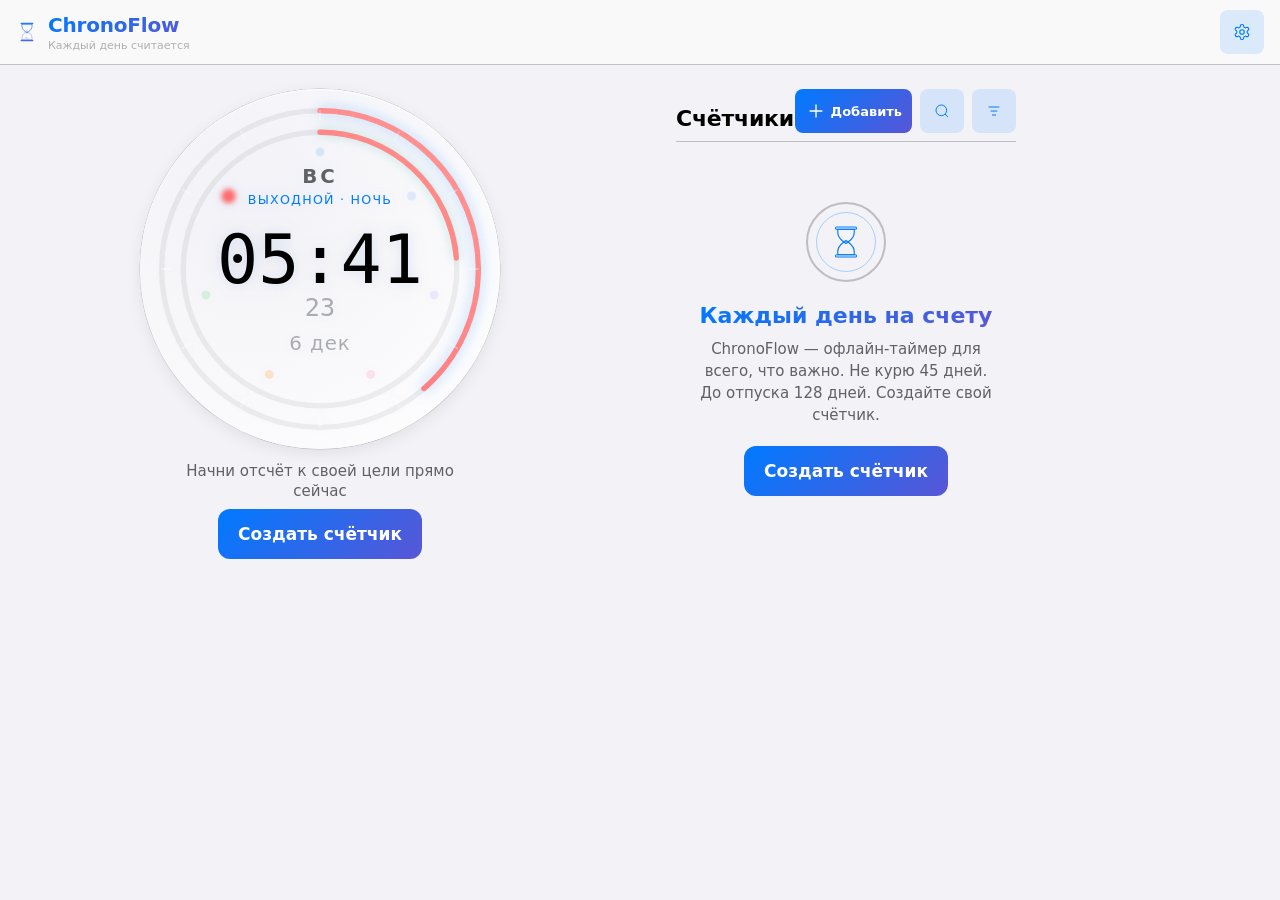
==== commit 09c14579: "2026-09-13" ====
--- a/index.html
+++ b/index.html
@@ -10,16 +10,17 @@
     <meta name="apple-mobile-web-app-capable" content="yes">
     <meta name="apple-mobile-web-app-status-bar-style" content="black-translucent">
     <meta name="apple-mobile-web-app-title" content="ChronoFlow">
+    <meta name="format-detection" content="telephone=no">
     <meta name="description" content="ChronoFlow — считайте дни до важных событий или после них. Визуальные часы, категории, напоминания. Полностью офлайн.">
-    <meta name="keywords" content="таймер, счётчик дней, офлайн PWA, сколько прошло, сколько осталось, привычки, даты, события, прогресс">
+    <meta name="keywords" content="таймер, счётчик дней, офлайн PWA, сколько прошло, сколько осталось, привычки, даты">
     <meta name="author" content="dituals758">
     <meta name="robots" content="index, follow">
-    <link rel="canonical" href="https://ваш-сайт.com/">
+    <link rel="canonical" href="https://dituals758.github.io/ChronoFlow/">
     <meta property="og:type" content="website">
-    <meta property="og:url" content="https://ваш-сайт.com/">
-    <meta property="og:title" content="ChronoFlow — Считайте дни до событий или после них">
-    <meta property="og:description" content="Не курю 45 дней. До отпуска 128 дней. 2 года на новой работе. Визуальные счётчики для всего, что важно. Офлайн PWA.">
-    <meta property="og:image" content="https://ваш-сайт.com/og-image.png">
+    <meta property="og:url" content="https://dituals758.github.io/ChronoFlow/">
+    <meta property="og:title" content="ChronoFlow — Считайте дни до событий">
+    <meta property="og:description" content="Не курю 45 дней. До отпуска 128 дней. Визуальные счётчики для всего, что важно. Офлайн PWA.">
+    <meta property="og:image" content="https://dituals758.github.io/ChronoFlow/og-image.png">
     <meta property="twitter:card" content="summary_large_image">
     <meta http-equiv="Content-Security-Policy" content="default-src 'self'; style-src 'self' 'unsafe-inline'; script-src 'self' 'unsafe-inline'; img-src 'self' data:;">
     <script type="application/ld+json">
@@ -32,7 +33,7 @@
       "operatingSystem": "All",
       "offers": { "@type": "Offer", "price": "0", "priceCurrency": "USD" },
       "author": { "@type": "Person", "name": "dituals758", "url": "https://github.com/dituals758" },
-      "softwareVersion": "2026.09.11"
+      "softwareVersion": "2026.09.13.1"
     }
     </script>
     <title>ChronoFlow</title>
@@ -45,6 +46,7 @@
 </head>
 <body>
     <a href="#main" class="skip-link">Перейти к содержимому</a>
+
     <div id="splash" class="splash" aria-hidden="true">
         <div class="splash-inner">
             <div class="splash-logo">
@@ -55,6 +57,7 @@
             <div class="splash-bar"><div class="splash-bar-fill"></div></div>
         </div>
     </div>
+
     <header>
         <div class="hdr">
             <div class="hdr-left">
@@ -71,10 +74,11 @@
                     <span class="hdr-date" id="hdrDate"></span>
                 </div>
                 <button id="settingsBtn" class="ibtn-s" aria-label="Настройки" title="Настройки"></button>
-                <button id="installBtn" class="ibtn-s hidden" aria-label="Установить приложение" title="Установить"></button>
+                <button id="installBtn" class="ibtn-s hidden" aria-label="Установить" title="Установить"></button>
             </div>
         </div>
     </header>
+
     <main id="main">
         <div class="scroll-page" id="scrollPage" aria-label="Основной контент">
             <section id="clockSection" role="region" aria-label="Часы">
@@ -118,6 +122,7 @@
                     <button class="btn-p" id="heroAddBtn" type="button">Создать счётчик</button>
                 </div>
             </section>
+
             <section id="timersSection" role="region" aria-label="Счётчики времени">
                 <div class="pull-indicator" id="pullIndicator" aria-hidden="true"></div>
                 <div class="section-hdr">
@@ -146,21 +151,21 @@
                             </svg>
                         </div>
                     </div>
-                    <h3>Каждый день на счету</h3>
-                    <p>ChronoFlow — офлайн-таймер для всего, что важно. Не курю 45 дней. До отпуска 128 дней. На работе 2 года. Создайте свой счётчик и начните считать.</p>
-                    <button class="btn-p" id="addFirstBtn">Создать счётчик</button>
+                    <h3 id="emptyTitle">Каждый день на счету</h3>
+                    <p id="emptyBody">ChronoFlow — офлайн-таймер для всего, что важно.</p>
+                    <button class="btn-p" id="emptyBtn">Создать счётчик</button>
                 </div>
             </section>
         </div>
     </main>
 
-    <!-- ===== Модалка добавления/редактирования ===== -->
+    <!-- Модалка добавления/редактирования -->
     <div class="modal" id="timerModal" role="dialog" aria-modal="true" aria-labelledby="mTitle">
         <div class="mc">
             <div class="mc-handle" aria-hidden="true"></div>
             <div class="mh">
                 <h2 id="mTitle">Новый счётчик</h2>
-                <button class="ibtn-s" data-close-modal="timerModal" aria-label="Закрыть" title="Закрыть"></button>
+                <button class="ibtn-s" data-close-modal aria-label="Закрыть" title="Закрыть"></button>
             </div>
             <form id="timerForm" novalidate>
                 <div class="fg">
@@ -181,8 +186,8 @@
                     <label for="timerDate">Дата</label>
                     <div class="date-input-wrap">
                         <input type="datetime-local" id="timerDate" required aria-required="true">
-                        <button type="button" class="date-picker-btn reset-time-btn" id="resetTimeBtn" aria-label="Установить текущее время" title="Текущее время"></button>
-                        <button type="button" class="date-picker-btn" id="datePickerBtn" aria-label="Открыть календарь" title="Выбрать дату"></button>
+                        <button type="button" class="date-picker-btn reset-time-btn" id="resetTimeBtn" aria-label="Текущее время"></button>
+                        <button type="button" class="date-picker-btn" id="datePickerBtn" aria-label="Открыть календарь"></button>
                     </div>
                     <div class="quick-date-btns">
                         <button type="button" class="btn-s quick-date" data-offset="0">Сегодня</button>
@@ -201,7 +206,7 @@
                         <button type="button" class="cp" data-c="#ff8c00" style="--c:#ff8c00" aria-label="Оранжевый"></button>
                         <button type="button" class="cp" data-c="#ff6b6b" style="--c:#ff6b6b" aria-label="Красный"></button>
                         <button type="button" class="cp" data-c="#6ccb5f" style="--c:#6ccb5f" aria-label="Зелёный"></button>
-                        <button type="button" class="cp cp-custom" id="customColorBtn" aria-label="Свой цвет" title="Свой цвет"></button>
+                        <button type="button" class="cp cp-custom" id="customColorBtn" aria-label="Свой цвет"></button>
                     </div>
                     <div class="hsl-popup" id="hslPopup" role="dialog" aria-label="Выбор цвета">
                         <div class="hsl-preview" id="hslPreview"></div>
@@ -244,7 +249,7 @@
                     </div>
                 </div>
                 <div class="fa">
-                    <button type="button" class="btn-s" data-close-modal="timerModal">Отмена</button>
+                    <button type="button" class="btn-s" data-close-modal>Отмена</button>
                     <button type="submit" class="btn-p" id="saveBtn">Сохранить</button>
                 </div>
                 <div class="fa" id="saveMoreRow" style="display:none">
@@ -254,21 +259,21 @@
         </div>
     </div>
 
-    <!-- ===== Модалка фильтров ===== -->
+    <!-- Фильтры -->
     <div class="modal" id="fModal" role="dialog" aria-modal="true" aria-labelledby="fModalTitle">
         <div class="mc">
             <div class="mc-handle" aria-hidden="true"></div>
             <div class="mh">
                 <h2 id="fModalTitle">Фильтры</h2>
-                <button class="ibtn-s" data-close-modal="fModal" aria-label="Закрыть" title="Закрыть"></button>
+                <button class="ibtn-s" data-close-modal aria-label="Закрыть"></button>
             </div>
             <div class="fg">
                 <label for="fSelect">Тип</label>
                 <div class="select-wrap">
                     <select id="fSelect">
                         <option value="all">Все счётчики</option>
-                        <option value="elapsed">Только «сколько прошло»</option>
-                        <option value="countdown">Только «сколько осталось»</option>
+                        <option value="elapsed">Только «прошло»</option>
+                        <option value="countdown">Только «осталось»</option>
                     </select>
                 </div>
             </div>
@@ -302,19 +307,19 @@
                 <div class="tpl-grid"></div>
             </div>
             <div class="fa">
-                <button class="btn-s" id="exportImgBtn" aria-label="Экспорт в изображение">Картинка</button>
+                <button class="btn-s" id="exportImgBtn">Картинка</button>
                 <button class="btn-p" id="applyFBtn">Применить</button>
             </div>
         </div>
     </div>
 
-    <!-- ===== Модалка настроек ===== -->
+    <!-- Настройки -->
     <div class="modal" id="sModal" role="dialog" aria-modal="true" aria-labelledby="sModalTitle">
         <div class="mc">
             <div class="mc-handle" aria-hidden="true"></div>
             <div class="mh">
                 <h2 id="sModalTitle" class="accent-text">Настройки</h2>
-                <button class="ibtn-s" data-close-modal="sModal" aria-label="Закрыть" title="Закрыть"></button>
+                <button class="ibtn-s" data-close-modal aria-label="Закрыть"></button>
             </div>
             <div class="sg">
                 <h3>Внешний вид</h3>
@@ -388,7 +393,7 @@
                         </select>
                     </div>
                 </div>
-                <p class="ai">Уведомления работают, пока приложение открыто. Разрешите показ в браузере.</p>
+                <p class="ai">Уведомления показываются, пока приложение открыто. Отдельные напоминания можно отключить кнопкой 🔔 на карточке.</p>
             </div>
             <div class="sg">
                 <h3>Данные</h3>
@@ -407,23 +412,19 @@
                     <div class="about-ver" id="aboutVer"></div>
                     <p class="about-tag">Каждый день считается</p>
                 </div>
-                <p class="ai">ChronoFlow — офлайн-таймер для всего, что важно. Считайте дни до событий или после них. Ноль серверов, ноль регистрации — только вы и ваше время.</p>
+                <p class="ai">ChronoFlow — офлайн-таймер для всего, что важно. Считайте дни до событий или после них. Ноль серверов, ноль регистрации.</p>
                 <ul class="about-features">
-                    <li>Два режима: «сколько прошло» и «сколько осталось»</li>
+                    <li>Два режима: «прошло» и «осталось»</li>
                     <li>G-SHOCK-стильные часы с прогрессом дня</li>
-                    <li>Категории: работа, здоровье, учёба, личное, путешествия</li>
-                    <li>Повторяющиеся счётчики: неделя, месяц, год</li>
-                    <li>Напоминания и похвалы</li>
-                    <li>Свайп и drag-and-drop</li>
-                    <li>6 готовых шаблонов</li>
-                    <li>Тёмная и светлая тема</li>
+                    <li>Категории и повторяющиеся счётчики</li>
+                    <li>Напоминания и похвалы за привычки</li>
+                    <li>Свайпы, drag-and-drop, pull-to-refresh</li>
                     <li>Экспорт JSON / PNG / ICS</li>
                     <li>Полностью офлайн PWA</li>
                 </ul>
-                <p class="ai" style="margin-top:16px;font-style:italic;color:var(--t3)">«Время нельзя остановить. Но можно считать каждый день.»</p>
                 <div class="about-links">
                     <a href="./about.html" target="_blank" rel="noopener" class="about-link">
-                        <span class="link-icon"><svg viewBox="0 0 24 24" fill="none" stroke="currentColor" stroke-width="1.5"><circle cx="12" cy="12" r="10"/><path d="M12 16v-4M12 8h.01"/></svg></span>
+                        <span class="link-icon"><img src="./icon.svg" alt="" width="24" height="24"></span>
                         <span class="link-label">О проекте</span>
                         <span class="link-chevron"><svg viewBox="0 0 24 24" fill="none" stroke="currentColor" stroke-width="1.5"><path d="M9 6l6 6-6 6"/></svg></span>
                     </a>
@@ -447,21 +448,20 @@
                     <p class="ai">Разработано: <strong>dituals758</strong></p>
                     <p class="ai">AI-соавтор: <strong>MiMo Code</strong> (Xiaomi MiMo Team)</p>
                     <p class="ai" style="margin-top:4px;">Лицензия: <strong>MIT</strong></p>
-                    <p class="ai" style="margin-top:4px;font-size:12px;color:var(--t3);">© 2026 ChronoFlow.</p>
+                    <p class="ai" style="margin-top:4px;font-size:12px;color:var(--t3);">© 2026 ChronoFlow</p>
                 </div>
             </div>
             <div class="sg">
                 <h3>Что нового</h3>
                 <div class="changelog" id="changelogBlock">
-                    <h4 id="changelogTitle">Версия 2026.09.11</h4>
+                    <h4 id="changelogTitle">Версия 2026.09.13.1</h4>
                     <ul id="changelogList"><li>Загрузка…</li></ul>
-                    <span class="date" id="changelogDate">Выпущено 11 сентября 2026 г.</span>
-                </div>
-            </div>
-        </div>
-    </div>
-
-    <!-- ===== Подтверждение ===== -->
+                    <span class="date" id="changelogDate">Выпущено 13 сентября 2026 г.</span>
+                </div>
+            </div>
+        </div>
+    </div>
+
     <div class="confirm-modal" id="confirmModal" role="alertdialog" aria-modal="true" aria-labelledby="confirmTitle" aria-describedby="confirmMsg">
         <div class="confirm-backdrop"></div>
         <div class="confirm-box">
@@ -473,13 +473,14 @@
             </div>
         </div>
     </div>
+
     <label for="importFile" class="sr-only">Импорт данных из JSON</label>
-    <input type="file" id="importFile" accept=".json" class="hidden" aria-hidden="false">
+    <input type="file" id="importFile" accept=".json,application/json" class="hidden">
     <div class="notif toast" id="notif" role="alert" aria-live="assertive"></div>
     <div id="dragTip" class="drag-tip">
         <span class="tip-icon">⇅</span>
         <span>Перетаскивайте счётчики, удерживая палец на ручке с точками.</span>
-        <button class="tip-close" aria-label="Закрыть подсказку">✕</button>
+        <button class="tip-close" aria-label="Закрыть">✕</button>
     </div>
     <script src="./version.js"></script>
     <script src="./app.js"></script>
--- a/styles.css
+++ b/styles.css
@@ -19,7 +19,11 @@
     --gr: linear-gradient(135deg, #0a84ff, #5e5ce6);
     --fn: -apple-system, BlinkMacSystemFont, 'SF Pro Text', 'SF Pro Display', system-ui, sans-serif;
     --fd: 'SF Mono', ui-monospace, monospace;
-    --rx: 12px;
+    --safe-top: env(safe-area-inset-top, 0px);
+    --safe-bottom: env(safe-area-inset-bottom, 0px);
+    --safe-left: env(safe-area-inset-left, 0px);
+    --safe-right: env(safe-area-inset-right, 0px);
+    transition: background-color .3s, color .3s;
 }
 .lt {
     --bg: #f2f2f7;
@@ -41,53 +45,48 @@
     --pu: #af52de;
     --gr: linear-gradient(135deg, #007aff, #5856d6);
 }
+
 *, *::before, *::after { margin: 0; padding: 0; box-sizing: border-box; }
 * { -webkit-tap-highlight-color: transparent; }
-html { width: 100%; height: 100%; overflow: hidden; min-height: -webkit-fill-available; }
+html {
+    width: 100%; height: 100%;
+    overflow: hidden;
+    min-height: -webkit-fill-available;
+    -webkit-text-size-adjust: 100%;
+    text-size-adjust: 100%;
+}
 body {
-    width: 100%; height: 100dvh; height: -webkit-fill-available; overflow: hidden;
-    background: var(--bg); color: var(--t1);
+    width: 100%;
+    height: 100vh;
+    height: 100dvh;
+    height: -webkit-fill-available;
+    overflow: hidden;
+    background: var(--bg);
+    color: var(--t1);
     font: 400 17px/22px var(--fn);
-    display: flex; flex-direction: column;
+    display: flex;
+    flex-direction: column;
     transition: background .3s, color .3s;
-    position: relative;
-}
+    overscroll-behavior-y: none;
+    -webkit-font-smoothing: antialiased;
+    -moz-osx-font-smoothing: grayscale;
+}
+/* iOS: блокируем body при открытой модалке */
+body.modal-open {
+    position: fixed;
+    width: 100%;
+    height: 100%;
+    overflow: hidden;
+}
+
 .hidden { display: none !important; }
 .sr-only { position: absolute; width: 1px; height: 1px; padding: 0; margin: -1px; overflow: hidden; clip: rect(0,0,0,0); white-space: nowrap; border: 0; }
 .fw { width: 100%; display: flex; align-items: center; justify-content: center; gap: 8px; }
-@media (min-width: 768px) {
-    html { overflow: auto; height: auto; }
-    body { overflow: auto; height: auto; min-height: 100dvh; }
-    main { overflow: visible; flex: none; }
-    .scroll-page { height: auto; overflow: visible; max-width: 680px; margin: 0 auto; padding: 0 24px 32px; }
-    #clockSection { padding: 0; }
-    #timersSection { padding: 0; }
-    .clock-glass { width: clamp(300px, 50vmin, 360px); }
-    .mc { max-width: 480px; }
-    header { background: rgba(28,28,30,.85); border-bottom: 0.33px solid var(--st); }
-    .lt header { background: rgba(249,249,249,.88); }
-}
-@media (min-width: 1024px) {
-    .scroll-page { max-width: 720px; margin: 0 auto; padding: 0 32px 48px; }
-    .clock-glass { width: 340px; }
-    header { position: sticky; top: 0; }
-    .tc-card:hover { background: rgba(255,255,255,.06); box-shadow: 0 4px 16px rgba(0,0,0,.15), 0 0 0 0.5px rgba(255,255,255,.06) inset; }
-    .lt .tc-card:hover { background: rgba(0,0,0,.02); box-shadow: 0 4px 16px rgba(0,0,0,.08), 0 0 0 0.5px rgba(0,0,0,.08); }
-    .tc-card:hover .tc-actions .ibtn-s { background: var(--ab); }
-    .tc-card:hover .tc-actions .ibtn-s.dl:hover { background: var(--erb); color: var(--er); }
-    .tc-card:hover .tc-actions .ibtn-s.ed:hover { background: var(--blb); color: var(--bl); }
-    .tpl-btn:hover { background: var(--sf3); }
-}
-@media (min-width: 1280px) {
-    .scroll-page { max-width: 1100px; margin: 0 auto; display: grid; grid-template-columns: 380px 1fr; gap: 32px; padding: 24px 40px 64px; align-items: start; }
-    #clockSection { position: sticky; top: 80px; }
-    .clock-glass { width: 100%; max-width: 360px; margin: 0 auto; }
-    .clock-wrap { padding: 0; }
-    .section-hdr { background: var(--bg); padding-top: 8px; }
-}
 .skip-link { position: absolute; top: -100%; left: 50%; transform: translateX(-50%); background: var(--bl); color: #fff; padding: 8px 16px; border-radius: 10px; z-index: 10000; font: 600 14px/20px var(--fn); transition: top .15s; }
 .skip-link:focus { top: 8px; }
-.splash { position: fixed; inset: 0; background: var(--bg); z-index: 9999; display: flex; align-items: center; justify-content: center; transition: opacity .5s cubic-bezier(.16,1,.3,1), visibility .5s; padding: env(safe-area-inset-top, 0) env(safe-area-inset-right, 0) env(safe-area-inset-bottom, 0) env(safe-area-inset-left, 0); }
+
+/* ===== Splash ===== */
+.splash { position: fixed; inset: 0; background: var(--bg); z-index: 9999; display: flex; align-items: center; justify-content: center; transition: opacity .5s cubic-bezier(.16,1,.3,1), visibility .5s; padding: var(--safe-top) var(--safe-right) var(--safe-bottom) var(--safe-left); }
 .splash.hide { opacity: 0; visibility: hidden; pointer-events: none; }
 .splash-inner { text-align: center; width: 100%; animation: fadeInUp .6s cubic-bezier(.16,1,.3,1); }
 .splash-logo { display: flex; justify-content: center; margin-bottom: 20px; }
@@ -97,18 +96,19 @@
 .splash-sub { font: 400 14px/20px var(--fn); color: var(--t3); margin-bottom: 24px; }
 .splash-bar { width: 160px; height: 3px; background: var(--sf3); border-radius: 9999px; overflow: hidden; margin: 0 auto; }
 .splash-bar-fill { width: 0; height: 100%; background: var(--gr); border-radius: 9999px; animation: splashLoad 1.2s cubic-bezier(.16,1,.3,1) .5s forwards; }
+
+/* ===== Header ===== */
 header {
-    position: sticky; top: 0;
-    flex-shrink: 0;
-    padding: calc(env(safe-area-inset-top, 0px) + 10px) 16px 10px;
+    position: sticky; top: 0; flex-shrink: 0;
+    padding: calc(var(--safe-top) + 10px) 16px 10px;
+    padding-left: max(16px, var(--safe-left));
+    padding-right: max(16px, var(--safe-right));
     background: rgba(28,28,30,.92);
     backdrop-filter: saturate(180%) blur(20px);
     -webkit-backdrop-filter: saturate(180%) blur(20px);
     border-bottom: 0.33px solid var(--st);
     z-index: 100;
     transition: background .3s, border-color .3s;
-    padding-left: max(16px, env(safe-area-inset-left, 0px));
-    padding-right: max(16px, env(safe-area-inset-right, 0px));
 }
 .lt header { background: rgba(249,249,249,.94); }
 .hdr { display: flex; justify-content: space-between; align-items: center; width: 100%; }
@@ -123,11 +123,26 @@
 .hdr-colon { color: var(--t2); animation: blink 1s step-end infinite; }
 .hdr-clock.show { opacity: 1; transform: translateY(0); pointer-events: auto; }
 .hdr-date { font: 400 10px/1 var(--fn); color: var(--t3); margin-left: 6px; }
+
+/* ===== Main ===== */
 main { flex: 1; min-height: 0; overflow: hidden; position: relative; }
-.scroll-page { height: 100%; overflow-y: auto; overflow-x: hidden; -webkit-overflow-scrolling: touch; overscroll-behavior-y: contain; padding-bottom: env(safe-area-inset-bottom, 16px); width: 100%; touch-action: pan-y pinch-zoom; scroll-behavior: smooth; }
+.scroll-page {
+    height: 100%;
+    overflow-y: auto;
+    overflow-x: hidden;
+    -webkit-overflow-scrolling: touch;
+    overscroll-behavior-y: contain;
+    padding-bottom: max(16px, var(--safe-bottom));
+    width: 100%;
+    touch-action: pan-y pinch-zoom;
+    scroll-behavior: smooth;
+}
 @media (prefers-reduced-motion: reduce) { .scroll-page { scroll-behavior: auto; } }
+
+/* ===== Buttons ===== */
 .ibtn-s {
-    min-width: 34px; min-height: 34px; width: 34px; height: 34px;
+    min-width: 44px; min-height: 44px;
+    width: 34px; height: 34px;
     border-radius: 8px; border: none;
     cursor: pointer; background: var(--blb); color: var(--bl);
     display: inline-flex; align-items: center; justify-content: center; flex-shrink: 0;
@@ -137,31 +152,34 @@
 .ibtn-s:active { transform: scale(.88); background: var(--blh); }
 .ibtn-s:focus-visible { outline: 2px solid var(--bl); outline-offset: 2px; }
 .btn, .btn-p, .btn-s, .btn-d {
-    min-height: 50px; border: none;
-    border-radius: 12px; padding: 0 20px;
-    cursor: pointer; flex: 1;
+    min-height: 50px; border: none; border-radius: 12px;
+    padding: 0 20px; cursor: pointer; flex: 1;
     transition: background .15s, transform .15s;
     display: flex; align-items: center; justify-content: center; gap: 8px;
-}
-.btn-p { background: var(--gr); color: #fff; font: 600 17px/22px var(--fn); }
-.btn-s { background: var(--sf2); color: var(--t1); font: 400 17px/22px var(--fn); }
-.btn-d { background: var(--er); color: #fff; font: 600 17px/22px var(--fn); }
+    font: 400 17px/22px var(--fn);
+}
+.btn-p { background: var(--gr); color: #fff; font-weight: 600; }
+.btn-s { background: var(--sf2); color: var(--t1); }
+.btn-d { background: var(--er); color: #fff; font-weight: 600; }
 .btn-p:active, .btn-s:active, .btn-d:active { transform: scale(.97); }
 .btn-s:active { background: var(--sf3); }
 .btn-p:focus-visible, .btn-s:focus-visible, .btn-d:focus-visible { outline: 2px solid var(--bl); outline-offset: 2px; }
-.lt .btn-s { background: var(--sf2); color: #1c1c1e; border: 0.5px solid var(--st); }
-.lt .btn-s:active { background: var(--sf3); }
+.lt .btn-s { border: 0.5px solid var(--st); }
+
+/* ===== Clock ===== */
 #clockSection { max-width: 100%; margin: 0 auto; padding: 0 16px; }
 .clock-wrap { display: flex; flex-direction: column; align-items: center; padding: 20px 0 16px; position: relative; z-index: 1; }
 .clock-glass {
     position: relative;
     width: clamp(260px, 60vmin, 380px);
-    max-width: 100%; aspect-ratio: 1;
+    max-width: 100%;
+    aspect-ratio: 1;
     border-radius: 50%;
     overflow: hidden;
     background: radial-gradient(circle at 30% 30%, var(--sf2), var(--sf));
     box-shadow: 0 0 0 0.5px var(--st), 0 4px 16px rgba(0,0,0,.4), inset 0 1px 0 rgba(255,255,255,.08);
     transition: box-shadow .3s;
+    will-change: transform, opacity;
 }
 .lt .clock-glass { box-shadow: 0 0 0 0.5px var(--st), 0 4px 16px rgba(0,0,0,.08), inset 0 1px 0 rgba(255,255,255,.8); }
 .clock-glass::before {
@@ -171,15 +189,9 @@
 }
 .lt .clock-glass::before { background: conic-gradient(from 0deg, transparent, rgba(0,122,255,.1), transparent, rgba(88,86,214,.1), transparent); }
 .clock-glass:hover::before { opacity: 1; }
-.clock-svg {
-    position: absolute; top: 0; left: 0;
-    width: 100%; height: 100%; z-index: 2;
-    color: var(--t1);
-    filter: drop-shadow(0 0 8px rgba(10,132,255,.15));
-}
+.clock-svg { position: absolute; top: 0; left: 0; width: 100%; height: 100%; z-index: 2; color: var(--t1); filter: drop-shadow(0 0 8px rgba(10,132,255,.15)); }
 .lt .clock-svg { filter: drop-shadow(0 0 6px rgba(0,122,255,.1)); }
 .ring-bg { fill: none; stroke: var(--st); stroke-width: 3; }
-.day-ring { stroke-width: 3; stroke: var(--st); }
 .day-ring-fill { fill: none; stroke: url(#dayRingGrad); transition: stroke-dashoffset 1s linear; filter: drop-shadow(0 0 4px rgba(48,209,88,.3)); }
 .lt .day-ring-fill { filter: drop-shadow(0 0 3px rgba(52,199,89,.2)); }
 .ring-progress { transition: stroke 0.5s; filter: drop-shadow(0 0 6px rgba(10,132,255,.4)); }
@@ -192,25 +204,41 @@
 .lt .svg-time { filter: drop-shadow(0 0 6px rgba(0,0,0,.06)); }
 .svg-sec { font: 300 14px/1 var(--fd); font-variant-numeric: tabular-nums; fill: var(--t3); }
 .svg-date { font: 500 11px/1 var(--fn); fill: var(--t3); letter-spacing: .05em; }
+
+/* ===== Progress bar ===== */
+.progress-bar-wrap { max-width: 380px; margin: 0 auto 16px; padding: 0 16px; }
+.progress-label { font: 500 13px/18px var(--fn); color: var(--t2); margin-bottom: 6px; text-align: center; }
+.progress-track { width: 100%; height: 6px; background: var(--sf3); border-radius: 9999px; overflow: hidden; }
+.progress-fill { height: 100%; border-radius: 9999px; background: var(--gr); transition: width .5s cubic-bezier(.25,.1,.25,1); }
+
+/* ===== Hero CTA ===== */
+.hero-cta { text-align: center; padding: 12px 16px; background: var(--sf2); border-radius: 12px; margin: 0 16px 16px; }
+.hero-cta p { font: 500 15px/20px var(--fn); color: var(--t2); margin-bottom: 8px; }
+.hero-cta .btn-p { width: auto; min-width: 160px; margin-left: auto; margin-right: auto; }
+
+/* ===== Timers list ===== */
 #timersSection { padding: 16px; max-width: 100%; margin: 0 auto; }
 .search-bar { position: relative; display: flex; align-items: center; max-height: 0; overflow: hidden; opacity: 0; transition: max-height .25s, opacity .2s, margin .25s; margin-bottom: 0; }
 .search-bar.open { max-height: 52px; opacity: 1; margin-bottom: 14px; }
-.search-input { width: 100%; height: 36px; padding: 0 36px 0 36px; border-radius: 10px; border: none; background: var(--sf2); color: var(--t1); font: 400 15px/20px var(--fn); transition: background .15s; }
+.search-input { width: 100%; height: 36px; padding: 0 36px; border-radius: 10px; border: none; background: var(--sf2); color: var(--t1); font: 400 15px/20px var(--fn); transition: background .15s; }
 .search-input:focus { outline: none; background: var(--sf3); }
 .search-input::placeholder { color: var(--t3); }
 .search-clear { position: absolute; right: 6px; width: 28px; height: 28px; border-radius: 50%; border: none; background: var(--sf3); color: var(--t3); cursor: pointer; display: flex; align-items: center; justify-content: center; }
-.search-clear:hover { color: var(--t1); }
 .search-clear:focus-visible { outline: 2px solid var(--bl); outline-offset: 2px; }
+
 .section-hdr { display: flex; justify-content: space-between; align-items: flex-end; margin-bottom: 12px; padding: 0 0 8px; border-bottom: 0.33px solid var(--st); }
-.section-hdr.shifted { opacity: 0; transform: translateY(8px); pointer-events: none; height: 0; margin: 0; padding: 0; border: 0; overflow: hidden; }
 .section-hdr h2 { font: 700 22px/28px var(--fn); letter-spacing: -.01em; }
 .section-actions { display: flex; gap: 8px; align-items: center; }
 .accent-btn { background: var(--gr) !important; color: #fff !important; font: 600 13px/1 var(--fn); width: auto !important; min-width: 34px; height: 34px; padding: 0 10px; gap: 4px; display: inline-flex; align-items: center; justify-content: center; border-radius: 8px; white-space: nowrap; }
-#timerList { display: flex; flex-direction: column; gap: 10px; position: relative; border-radius: var(--rx); }
+
 .pull-indicator { display: flex; align-items: center; justify-content: center; height: 0; overflow: hidden; transition: height .25s; color: var(--t3); }
 .pull-indicator.active { height: 44px; }
 .pull-indicator svg { width: 20px; height: 20px; transition: transform .25s; }
 .pull-indicator.refreshing svg { animation: spin .8s linear infinite; }
+
+#timerList { display: flex; flex-direction: column; gap: 10px; }
+
+/* ===== Card ===== */
 .tc-card {
     background: var(--sf2); padding: 0;
     position: relative; z-index: 1;
@@ -225,23 +253,21 @@
 }
 .tc-card:focus-within { outline: 2px solid var(--bl); outline-offset: 2px; }
 .lt .tc-card { box-shadow: 0 1px 4px rgba(0,0,0,.06), 0 0 0 0.5px rgba(0,0,0,.06); }
-.tc-card:last-child { border-bottom: none; }
-/* Убираем масштабирование при активном состоянии, если карточка перетаскивается */
-.tc-card:active:not(.dragging) { transform: scale(.97); box-shadow: 0 0 0 0.5px rgba(255,255,255,.04) inset; }
-.lt .tc-card:active:not(.dragging) { box-shadow: 0 0 0 0.5px rgba(0,0,0,.06); }
-.tc-card.dragging { animation: none !important; opacity: 0.85; transform: scale(0.98) rotate(0.5deg); box-shadow: 0 12px 40px rgba(0,0,0,0.3); z-index: 1000; will-change: transform; }
+.tc-card:active:not(.dragging) { transform: scale(.97); }
+.tc-card.dragging { animation: none !important; opacity: 0.85; transform: scale(0.98) rotate(0.5deg); box-shadow: 0 12px 40px rgba(0,0,0,0.3); z-index: 1000; }
 .lt .tc-card.dragging { box-shadow: 0 12px 40px rgba(0,0,0,0.15); }
 .tc-card.drag-over-top { box-shadow: inset 0 2px 0 0 var(--bl), 0 1px 3px rgba(0,0,0,.12); }
 .tc-card.drag-over-bottom { box-shadow: inset 0 -2px 0 0 var(--bl), 0 1px 3px rgba(0,0,0,.12); }
 .tc-card.removing { animation: cardOut .3s cubic-bezier(.4,0,.2,1) forwards !important; }
-.tc-card.touch-clone { pointer-events: none !important; box-shadow: 0 12px 40px rgba(0,0,0,0.35); will-change: transform; }
+.tc-card.touch-clone { pointer-events: none !important; box-shadow: 0 12px 40px rgba(0,0,0,0.35); }
 .lt .tc-card.touch-clone { box-shadow: 0 12px 40px rgba(0,0,0,0.15); }
+.tc-card.muted .tc-title { opacity: .55; }
+
 .tc-swipe-actions { position: absolute; top: 0; right: 0; bottom: 0; display: flex; z-index: 0; }
 .tc-swipe-actions button { width: 74px; height: 100%; display: flex; flex-direction: column; align-items: center; justify-content: center; gap: 4px; border: none; cursor: pointer; font: 600 11px/14px var(--fn); }
-.tc-swipe-actions button:active { filter: brightness(1.1); }
-.tc-swipe-actions button:focus-visible { outline: 2px solid var(--t1); outline-offset: -2px; }
 .tc-swipe-edit { background: var(--bl); color: #fff; border-radius: 14px 0 0 14px; }
 .tc-swipe-delete { background: var(--er); color: #fff; border-radius: 0 14px 14px 0; }
+
 .tc-swipe-content {
     position: relative; z-index: 1;
     display: flex; align-items: stretch;
@@ -250,34 +276,28 @@
     background: var(--sf2);
     border-radius: 14px;
     gap: 10px;
+    will-change: transform;
 }
 .tc-swipe-content.swiping { transition: none; }
 .tc-handle {
-    display: flex;
-    align-items: center;
-    justify-content: center;
-    width: 36px;
-    height: 36px;
+    display: flex; align-items: center; justify-content: center;
+    width: 36px; height: 36px;
     flex-shrink: 0;
-    color: var(--t2);
-    opacity: 0.4;
+    color: var(--t2); opacity: 0.4;
     touch-action: none;
-    user-select: none;
-    -webkit-user-select: none;
+    user-select: none; -webkit-user-select: none;
     cursor: grab;
     border-radius: 10px;
     transition: background 0.2s, opacity 0.2s, transform 0.15s;
     margin-right: -4px;
 }
-.tc-handle:hover { background: var(--ab); opacity: 0.8; }
-.tc-handle:active { cursor: grabbing; opacity: 1; transform: scale(0.92); background: var(--blb); }
+.tc-handle:active { opacity: 1; transform: scale(0.92); background: var(--blb); }
 .tc-card.dragging .tc-handle { opacity: 1; background: var(--blb); }
 .tc-handle svg { width: 16px; height: 16px; }
 .tc-body { flex: 1; min-width: 0; display: flex; flex-direction: column; gap: 4px; }
 .tc-row-top { display: flex; align-items: flex-start; gap: 8px; }
 .tc-title { font: 400 17px/22px var(--fn); flex: 1; min-width: 0; overflow: hidden; text-overflow: ellipsis; display: -webkit-box; -webkit-line-clamp: 2; -webkit-box-orient: vertical; line-clamp: 2; }
 .tc-badges { display: flex; align-items: center; gap: 6px; flex-wrap: wrap; }
-.tc-type { flex-shrink: 0; }
 .tc-type.elapsed { background: var(--okb); color: var(--ok); }
 .tc-type.countdown { background: var(--blb); color: var(--bl); }
 .tc-counter { font-family: var(--fd); text-align: center; padding: 12px 14px; border-radius: 12px; background: rgba(0,0,0,.15); margin-top: 4px; }
@@ -289,8 +309,9 @@
 .tc-actions { display: flex; gap: 2px; flex-shrink: 0; }
 .tc-actions .ibtn-s { background: transparent; color: var(--t3); width: 30px; height: 30px; min-width: 30px; min-height: 30px; }
 .tc-actions .ibtn-s.dl:active { background: var(--erb); color: var(--er); }
-.tc-actions .ibtn-s.ed:active { background: var(--blb); color: var(--bl); }
-.tc-actions .ibtn-s.dup:active { background: var(--blb); color: var(--bl); }
+.tc-actions .ibtn-s.ed:active, .tc-actions .ibtn-s.dup:active, .tc-actions .ibtn-s.mute:active { background: var(--blb); color: var(--bl); }
+.tc-actions .ibtn-s.mute.active { color: var(--er); background: var(--erb); }
+
 .badge { display: inline-flex; align-items: center; padding: 2px 8px; border-radius: 9999px; font: 600 11px/14px var(--fn); text-transform: uppercase; letter-spacing: .02em; }
 .cat-tag.work { background: var(--blb); color: var(--bl); }
 .cat-tag.health { background: var(--okb); color: var(--ok); }
@@ -298,6 +319,29 @@
 .cat-tag.study { background: rgba(255,149,0,.18); color: #ff9500; }
 .cat-tag.travel { background: rgba(90,178,224,.18); color: #5ac8fa; }
 .recurring-badge { background: rgba(191,90,242,.18); color: var(--pu); }
+.dnd-badge { background: var(--erb); color: var(--er); text-transform: none; letter-spacing: 0; }
+
+/* ===== Category groups ===== */
+.category-group { margin-bottom: 12px; }
+.category-header {
+    display: flex; justify-content: space-between; align-items: center;
+    padding: 10px 12px;
+    background: var(--sf2);
+    border-radius: 10px;
+    cursor: pointer;
+    user-select: none; -webkit-user-select: none;
+    transition: background .15s;
+    margin-bottom: 8px;
+}
+.category-header:active { background: var(--sf3); }
+.category-header .cat-name { font: 600 15px/20px var(--fn); color: var(--t1); flex: 1; }
+.category-header .cat-count { font: 400 13px/18px var(--fn); color: var(--t3); margin-right: 8px; }
+.category-header .cat-toggle { font-size: 12px; color: var(--t3); transition: transform .25s; }
+.category-header .cat-toggle.open { transform: rotate(90deg); }
+.category-body { display: flex; flex-direction: column; gap: 10px; overflow: hidden; transition: max-height .3s cubic-bezier(.25,.1,.25,1); max-height: 0; }
+.category-body.open { max-height: 5000px; }
+
+/* ===== Empty state ===== */
 .empty { text-align: center; padding: 48px 20px; display: flex; flex-direction: column; align-items: center; background: transparent; }
 .empty-anim { position: relative; width: 80px; height: 80px; margin-bottom: 20px; }
 .empty-circle { position: absolute; inset: 0; border: 2px solid var(--st); border-radius: 50%; animation: emptyPulse 3s ease-in-out infinite; }
@@ -305,11 +349,12 @@
 .empty-icon { position: absolute; inset: 0; display: flex; align-items: center; justify-content: center; color: var(--bl); }
 .empty h3 { font: 700 22px/28px var(--fn); margin-bottom: 8px; background: var(--gr); -webkit-background-clip: text; background-clip: text; -webkit-text-fill-color: transparent; }
 .empty p { font: 400 15px/22px var(--fn); color: var(--t2); margin-bottom: 20px; max-width: 300px; }
+
+/* ===== Toast ===== */
 .toast {
     position: fixed;
-    top: calc(env(safe-area-inset-top, 0px) + 16px);
-    left: 16px;
-    right: 16px;
+    top: calc(var(--safe-top) + 16px);
+    left: 16px; right: 16px;
     z-index: 2100;
     max-width: 480px;
     margin: 0 auto;
@@ -318,12 +363,9 @@
     background: var(--sf);
     color: var(--t1);
     box-shadow: 0 8px 32px rgba(0,0,0,0.35), 0 0 0 0.5px var(--st);
-    backdrop-filter: blur(20px);
-    -webkit-backdrop-filter: blur(20px);
+    backdrop-filter: blur(20px); -webkit-backdrop-filter: blur(20px);
     font: 500 15px/20px var(--fn);
-    display: flex;
-    align-items: center;
-    gap: 12px;
+    display: flex; align-items: center; gap: 12px;
     opacity: 0;
     transform: translateY(-20px) scale(0.95);
     transition: opacity 0.4s cubic-bezier(0.16,1,0.3,1), transform 0.4s cubic-bezier(0.16,1,0.3,1);
@@ -334,21 +376,19 @@
 .toast .toast-icon { flex-shrink: 0; width: 24px; height: 24px; display: flex; align-items: center; justify-content: center; color: var(--t2); }
 .toast .toast-icon svg { width: 100%; height: 100%; stroke: currentColor; fill: none; }
 .toast .toast-msg { flex: 1; min-width: 0; }
-.toast .toast-close { flex-shrink: 0; background: var(--ab); border: none; border-radius: 50%; width: 28px; height: 28px; color: var(--t2); cursor: pointer; display: flex; align-items: center; justify-content: center; transition: background 0.15s, transform 0.15s; font-size: 16px; line-height: 1; }
-.toast .toast-close:active { background: var(--sf3); transform: scale(0.92); }
-.toast .toast-close:focus-visible { outline: 2px solid var(--bl); outline-offset: 2px; }
+.toast .toast-close { flex-shrink: 0; background: var(--ab); border: none; border-radius: 50%; width: 28px; height: 28px; color: var(--t2); cursor: pointer; display: flex; align-items: center; justify-content: center; font-size: 16px; line-height: 1; }
 .toast-success .toast-icon { color: var(--ok); }
 .toast-error .toast-icon { color: var(--er); }
 .toast-info .toast-icon { color: var(--bl); }
 .lt .toast { background: rgba(255,255,255,0.92); box-shadow: 0 8px 32px rgba(0,0,0,0.12), 0 0 0 0.5px var(--st); }
 .undo-toast { z-index: 2000; display: flex; align-items: center; gap: 12px; }
-.undo-btn { background: var(--bl); color: #fff; border: none; border-radius: 10px; padding: 8px 16px; font: 600 13px/16px var(--fn); cursor: pointer; min-height: 32px; flex-shrink: 0; transition: background .15s, transform .15s; }
-.undo-btn:active { background: var(--blh); transform: scale(.95); }
-.undo-btn:focus-visible { outline: 2px solid var(--bl); outline-offset: 2px; }
+.undo-btn { background: var(--bl); color: #fff; border: none; border-radius: 10px; padding: 8px 16px; font: 600 13px/16px var(--fn); cursor: pointer; min-height: 32px; flex-shrink: 0; }
 .offline-dot { display: none; width: 8px; height: 8px; border-radius: 50%; background: var(--er); flex-shrink: 0; }
 .offline-dot.show { display: inline-block; }
+
+/* ===== Modal ===== */
 .modal {
-    position: fixed; top: 0; left: 0; right: 0; bottom: 0;
+    position: fixed; inset: 0;
     background: rgba(0,0,0,.5);
     backdrop-filter: blur(8px); -webkit-backdrop-filter: blur(8px);
     display: flex; align-items: flex-end; justify-content: center;
@@ -360,45 +400,74 @@
     background: var(--sf);
     border-radius: 18px 18px 0 0;
     width: 100%; max-width: 500px;
-    max-height: calc(92dvh - env(safe-area-inset-top, 0px) - env(safe-area-inset-bottom, 0px));
-    overflow-y: auto; overflow-x: hidden;
-    box-shadow: 0 -2px 0 var(--st), 0 -8px 32px rgba(0,0,0,.3);
+    max-height: calc(92vh - var(--safe-top) - var(--safe-bottom));
+    max-height: calc(92dvh - var(--safe-top) - var(--safe-bottom));
+    overflow-y: auto;
+    overflow-x: hidden;
+    box-shadow: 0 -8px 32px rgba(0,0,0,.3);
     transform: translateY(100%);
     transition: transform .4s cubic-bezier(.16,1,.3,1);
     will-change: transform;
     -webkit-overflow-scrolling: touch;
+    padding-bottom: var(--safe-bottom);
     position: relative;
     contain: layout style paint;
 }
-.lt .mc { box-shadow: 0 -2px 0 var(--st), 0 -8px 32px rgba(0,0,0,.08); }
+.lt .mc { box-shadow: 0 -8px 32px rgba(0,0,0,.08); }
 .mc.swiping { transition: none !important; }
 .mc-handle { display: flex; justify-content: center; padding: 8px 0 2px; cursor: grab; }
 .mc-handle::after { content: ''; width: 36px; height: 5px; border-radius: 3px; background: var(--sf3); }
 .modal.show .mc { transform: translateY(0); }
-.mh { display: flex; justify-content: space-between; align-items: center; padding: 12px 16px 10px; border-bottom: 0.33px solid var(--st); position: sticky; top: 0; background: var(--sf); z-index: 1; }
+.mh {
+    display: flex; justify-content: space-between; align-items: center;
+    padding: 12px 16px 10px;
+    border-bottom: 0.33px solid var(--st);
+    position: sticky; top: 0;
+    background: var(--sf);
+    z-index: 10;
+}
 .mh h2 { font: 700 17px/22px var(--fn); }
-.modal form, .modal > div:not(.mh):not(.mc), .mc > .fg, .mc > .fa { padding: 0 16px 16px; }
+.modal form, .mc > .fg, .mc > .fa { padding: 0 16px 16px; }
 .fg + .fg { margin-top: 16px; }
-.fg label { display: block; font: 400 13px/18px var(--fn); color: var(--t2); margin-bottom: 6px; text-transform: none; letter-spacing: 0; }
-.fg input, .fg select { width: 100%; height: 44px; padding: 0 16px; border-radius: 10px; border: none; background: var(--sf2); color: var(--t1); font: 400 17px/22px var(--fn); -webkit-appearance: none; appearance: none; transition: background .15s; }
+.fg label { display: block; font: 400 13px/18px var(--fn); color: var(--t2); margin-bottom: 6px; }
+.fg input, .fg select {
+    width: 100%; height: 44px; padding: 0 16px;
+    border-radius: 10px; border: none;
+    background: var(--sf2); color: var(--t1);
+    font: 400 17px/22px var(--fn);
+    -webkit-appearance: none; appearance: none;
+    transition: background .15s;
+}
 .fg input:focus, .fg select:focus { outline: none; background: var(--sf3); }
 .fg input::placeholder { color: var(--t3); }
 .fg input.error { box-shadow: 0 0 0 2px var(--er); animation: shake .3s; }
 .cc { font: 400 13px/18px var(--fn); color: var(--t3); margin-top: 4px; display: block; }
 .fa { display: flex; gap: 12px; padding-top: 16px; }
+
+/* ===== Select / Date input ===== */
+.select-wrap { position: relative; display: flex; align-items: center; }
+.select-wrap select { width: 100%; height: 44px; padding: 0 36px 0 16px; border-radius: 10px; border: none; background: var(--sf2); color: var(--t1); font: 400 17px/22px var(--fn); -webkit-appearance: none; appearance: none; cursor: pointer; }
+.select-wrap::after { content: ''; position: absolute; right: 12px; top: 50%; transform: translateY(-50%); width: 0; height: 0; border-left: 5px solid transparent; border-right: 5px solid transparent; border-top: 5px solid var(--t3); pointer-events: none; }
+.select-sm select { height: 36px; padding-right: 30px; }
+.date-input-wrap { position: relative; display: flex; align-items: center; }
+.date-input-wrap input[type="datetime-local"] { padding: 0 90px 0 16px; min-height: 44px; }
+.date-input-wrap input::-webkit-calendar-picker-indicator { opacity: 0; position: absolute; right: 0; top: 0; width: 44px; height: 100%; cursor: pointer; }
+.date-picker-btn { position: absolute; top: 50%; transform: translateY(-50%); width: 36px; height: 36px; border: none; background: var(--blb); color: var(--bl); border-radius: 10px; display: flex; align-items: center; justify-content: center; cursor: pointer; z-index: 2; }
+.date-picker-btn.reset-time-btn { right: 46px; }
+.date-picker-btn:not(.reset-time-btn) { right: 6px; }
+.date-picker-btn:active { transform: translateY(-50%) scale(.9); }
+
+/* ===== Quick dates ===== */
 .quick-date-btns { display: flex; gap: 8px; flex-wrap: wrap; margin-top: 6px; }
-.quick-date-btns .btn-s { flex: 1; min-height: 36px; padding: 0 12px; font-size: 14px; border-radius: 8px; transition: transform 0.15s, background 0.15s; }
-.quick-date-btns .btn-s:active { transform: scale(0.95); }
-.quick-date-btns .btn-s:hover { background: var(--sf3); }
-.lt .quick-date-btns .btn-s { background: var(--sf2); border: 0.5px solid var(--st); }
-.lt .quick-date-btns .btn-s:active { background: var(--sf3); }
+.quick-date-btns .btn-s { flex: 1; min-height: 36px; padding: 0 12px; font-size: 14px; border-radius: 8px; }
+.lt .quick-date-btns .btn-s { border: 0.5px solid var(--st); }
+
+/* ===== Colors ===== */
 .color-pick { display: flex; gap: 10px; flex-wrap: wrap; }
 .cp { width: 44px; height: 44px; border-radius: 50%; border: none; background: var(--c); cursor: pointer; transition: transform .15s; }
 .cp:active { transform: scale(.9); }
 .cp.active { box-shadow: 0 0 0 3px var(--sf), 0 0 0 5px var(--c); }
-.cp:focus-visible { outline: 2px solid var(--bl); outline-offset: 2px; }
 .cp-custom { background: var(--sf2); border: 2px dashed var(--sf3); color: var(--t3); display: flex; align-items: center; justify-content: center; }
-.cp-custom:active { border-color: var(--bl); color: var(--bl); }
 .cp-custom.active { border: 2px solid var(--c); border-style: solid; }
 .hsl-popup { display: none; margin-top: 12px; padding: 16px; background: var(--sf2); border-radius: 10px; }
 .hsl-popup.show { display: block; }
@@ -413,9 +482,11 @@
 .hsl-h { background: linear-gradient(to right, #f00, #ff0, #0f0, #0ff, #00f, #f0f, #f00); }
 .hsl-s { background: linear-gradient(to right, #888, var(--bl)); }
 .hsl-l { background: linear-gradient(to right, #000, #888, #fff); }
+
+/* ===== Settings sections ===== */
 .sg { padding: 16px; border-bottom: 0.33px solid var(--st); display: flex; flex-direction: column; gap: 10px; }
 .sg:last-child { border-bottom: none; }
-.sg h3 { font: 400 13px/18px var(--fn); color: var(--t2); text-transform: none; letter-spacing: 0; }
+.sg h3 { font: 400 13px/18px var(--fn); color: var(--t2); }
 .sr { display: flex; justify-content: space-between; align-items: center; padding: 12px 0; min-height: 44px; }
 .sr:has(.sw) { cursor: pointer; user-select: none; -webkit-user-select: none; }
 .sr:has(.sw):active { opacity: .6; }
@@ -423,12 +494,14 @@
 .sw { position: relative; display: inline-block; width: 51px; height: 31px; }
 .sw input { opacity: 0; width: 0; height: 0; position: absolute; }
 .sl { position: absolute; inset: 0; background: var(--sf3); transition: background .25s cubic-bezier(.25,.1,.25,1); border-radius: 9999px; cursor: pointer; }
-.sl:before { content: ""; position: absolute; width: 27px; height: 27px; left: 2px; bottom: 2px; background: #fff; transition: transform .25s cubic-bezier(.25,.1,.25,1); border-radius: 50%; box-shadow: 0 1px 3px rgba(0,0,0,.15), 0 0 1px rgba(0,0,0,.06); }
+.sl:before { content: ""; position: absolute; width: 27px; height: 27px; left: 2px; bottom: 2px; background: #fff; transition: transform .25s cubic-bezier(.25,.1,.25,1); border-radius: 50%; box-shadow: 0 1px 3px rgba(0,0,0,.15); }
 input:checked + .sl { background: var(--ok); }
 input:checked + .sl:before { transform: translateX(20px); }
 input:focus-visible + .sl { outline: 2px solid var(--bl); outline-offset: 2px; }
 .ai { font: 400 13px/18px var(--fn); color: var(--t3); }
-.about { display: flex; flex-direction: column; align-items: center; padding: 24px 16px; background: var(--sf); border-radius: var(--rx); margin-bottom: 16px; }
+
+/* ===== About block ===== */
+.about { display: flex; flex-direction: column; align-items: center; padding: 24px 16px; background: var(--sf); border-radius: 14px; margin-bottom: 16px; }
 .about-logo { margin-bottom: 8px; }
 .about-logo .logo { width: 48px; height: 48px; border-radius: 12px; }
 .about-name { font: 700 28px/34px var(--fn); }
@@ -439,23 +512,32 @@
 .about-features li { padding: 4px 0 4px 16px; position: relative; }
 .about-features li::before { content: ''; position: absolute; left: 0; top: 10px; width: 6px; height: 6px; border-radius: 50%; background: var(--bl); opacity: .5; }
 .about-links { display: flex; flex-direction: column; margin: 12px 0 0; border-top: 0.33px solid var(--st); width: 100%; }
-.about-link { display: flex; align-items: center; padding: 12px 0; text-decoration: none; color: var(--t1); font: 400 17px/22px var(--fn); border-bottom: 0.33px solid var(--st); transition: background 0.15s; cursor: pointer; }
+.about-link { display: flex; align-items: center; padding: 12px 0; text-decoration: none; color: var(--t1); font: 400 17px/22px var(--fn); border-bottom: 0.33px solid var(--st); cursor: pointer; }
 .about-link:last-child { border-bottom: none; }
 .about-link .link-icon { flex-shrink: 0; width: 24px; height: 24px; margin-right: 12px; color: var(--bl); display: flex; align-items: center; justify-content: center; }
-.about-link .link-icon svg { width: 100%; height: 100%; }
+.about-link .link-icon svg,
+.about-link .link-icon img { width: 100%; height: 100%; object-fit: contain; display: block; border-radius: 6px; }
 .about-link .link-label { flex: 1; }
 .about-link .link-chevron { flex-shrink: 0; color: var(--t3); margin-left: 8px; width: 18px; height: 18px; display: flex; align-items: center; justify-content: center; }
 .about-link .link-chevron svg { width: 100%; height: 100%; }
-.about-link:hover { background: var(--ab); }
-.about-link:active { opacity: 0.5; background: var(--sf3); }
-.lt .about-link:active { background: var(--sf2); }
+.about-link:active { opacity: 0.5; }
 .about-credits { margin-top: 0; padding-top: 10px; border-top: 0.33px solid var(--st); width: 100%; }
 .about-credits strong { color: var(--t2); }
+
+/* ===== Changelog ===== */
+.changelog { background: var(--sf2); border-radius: 12px; padding: 14px 16px; margin-top: 8px; }
+.changelog h4 { font: 600 15px/20px var(--fn); color: var(--t1); margin-bottom: 6px; }
+.changelog ul { list-style: none; padding: 0; margin: 0; }
+.changelog li { font: 400 13px/18px var(--fn); color: var(--t2); padding: 2px 0 2px 20px; position: relative; }
+.changelog li::before { content: '•'; position: absolute; left: 2px; color: var(--bl); font-weight: 700; }
+.changelog .date { font: 400 11px/14px var(--fn); color: var(--t3); display: block; margin-top: 4px; }
+
+/* ===== Confirm modal ===== */
 .confirm-modal {
-    position: fixed; top: 0; left: 0; right: 0; bottom: 0;
+    position: fixed; inset: 0;
     z-index: 1100; display: flex; align-items: center; justify-content: center;
     opacity: 0; visibility: hidden; transition: all .3s cubic-bezier(.16,1,.3,1);
-    padding: env(safe-area-inset-top, 0) env(safe-area-inset-right, 0) env(safe-area-inset-bottom, 0) env(safe-area-inset-left, 0);
+    padding: var(--safe-top) var(--safe-right) var(--safe-bottom) var(--safe-left);
 }
 .confirm-modal.show { opacity: 1; visibility: visible; }
 .confirm-backdrop { position: absolute; inset: 0; background: rgba(0,0,0,.5); backdrop-filter: blur(24px); -webkit-backdrop-filter: blur(24px); }
@@ -475,35 +557,17 @@
 .confirm-actions .btn-s { border-radius: 0; min-height: 44px; border-top: 0.33px solid var(--st); flex: none; }
 .confirm-actions .btn-s:last-child { border-radius: 0 0 14px 14px; }
 .btn-danger { color: var(--er) !important; font-weight: 600; }
-.select-wrap { position: relative; display: flex; align-items: center; }
-.select-wrap select { width: 100%; height: 44px; padding: 0 36px 0 16px; border-radius: 10px; border: none; background: var(--sf2); color: var(--t1); font: 400 17px/22px var(--fn); -webkit-appearance: none; appearance: none; cursor: pointer; transition: background .15s; }
-.select-wrap select:focus { outline: none; background: var(--sf3); }
-.select-wrap::after { content: ''; position: absolute; right: 12px; top: 50%; transform: translateY(-50%); width: 0; height: 0; border-left: 5px solid transparent; border-right: 5px solid transparent; border-top: 5px solid var(--t3); pointer-events: none; }
-.select-sm select { height: 36px; padding-right: 30px; }
-.date-input-wrap { position: relative; display: flex; align-items: center; }
-.date-input-wrap input[type="datetime-local"] { padding: 0 90px 0 16px; }
-.date-input-wrap input:focus { outline: none; background: var(--sf3); }
-.date-input-wrap input::-webkit-calendar-picker-indicator { opacity: 0; position: absolute; right: 0; top: 0; width: 44px; height: 100%; cursor: pointer; }
-.date-picker-btn { position: absolute; top: 50%; transform: translateY(-50%); width: 36px; height: 36px; border: none; background: var(--blb); color: var(--bl); border-radius: 10px; display: flex; align-items: center; justify-content: center; cursor: pointer; transition: background .15s; z-index: 2; }
-.date-picker-btn.reset-time-btn { right: 46px; }
-.date-picker-btn:not(.reset-time-btn) { right: 6px; }
-.date-picker-btn:active { transform: translateY(-50%) scale(.9); }
-.date-picker-btn:focus-visible { outline: 2px solid var(--bl); outline-offset: 2px; }
+
+/* ===== Templates ===== */
 .tpl-grid { display: grid; grid-template-columns: repeat(3, 1fr); gap: 8px; }
-.tpl-btn { padding: 10px 8px; border-radius: 10px; border: none; background: var(--sf2); color: var(--t2); font: 500 13px/18px var(--fn); cursor: pointer; transition: background .15s; }
+.tpl-btn { padding: 10px 8px; border-radius: 10px; border: none; background: var(--sf2); color: var(--t2); font: 500 13px/18px var(--fn); cursor: pointer; }
 .tpl-btn:active { background: var(--sf3); }
-.tpl-btn:focus-visible { outline: 2px solid var(--bl); outline-offset: 2px; }
-.changelog { background: var(--sf2); border-radius: 12px; padding: 14px 16px; margin-top: 8px; }
-.changelog h4 { font: 600 15px/20px var(--fn); color: var(--t1); margin-bottom: 6px; }
-.changelog ul { list-style: none; padding: 0; margin: 0; }
-.changelog li { font: 400 13px/18px var(--fn); color: var(--t2); padding: 2px 0 2px 20px; position: relative; }
-.changelog li::before { content: '•'; position: absolute; left: 2px; color: var(--bl); font-weight: 700; }
-.changelog .date { font: 400 11px/14px var(--fn); color: var(--t3); display: block; margin-top: 4px; }
+
+/* ===== Drag tip ===== */
 .drag-tip {
     position: fixed;
-    bottom: calc(80px + env(safe-area-inset-bottom, 0px));
-    left: 16px;
-    right: 16px;
+    bottom: calc(80px + var(--safe-bottom));
+    left: 16px; right: 16px;
     z-index: 3000;
     background: var(--sf);
     color: var(--t1);
@@ -511,12 +575,9 @@
     border-radius: 16px;
     box-shadow: 0 8px 32px rgba(0,0,0,0.4);
     border: 0.33px solid var(--st);
-    backdrop-filter: blur(20px);
-    -webkit-backdrop-filter: blur(20px);
+    backdrop-filter: blur(20px); -webkit-backdrop-filter: blur(20px);
     font: 500 15px/20px var(--fn);
-    display: flex;
-    align-items: center;
-    gap: 12px;
+    display: flex; align-items: center; gap: 12px;
     opacity: 0;
     transform: translateY(20px) scale(0.95);
     transition: opacity 0.4s cubic-bezier(0.16,1,0.3,1), transform 0.4s cubic-bezier(0.16,1,0.3,1);
@@ -524,17 +585,13 @@
 }
 .drag-tip.show { opacity: 1; transform: translateY(0) scale(1); pointer-events: auto; }
 .drag-tip .tip-icon { flex-shrink: 0; color: var(--bl); font-size: 24px; }
-.drag-tip .tip-close { background: var(--blb); color: var(--bl); border: none; border-radius: 50%; width: 32px; height: 32px; font-size: 18px; cursor: pointer; display: flex; align-items: center; justify-content: center; flex-shrink: 0; transition: background 0.15s; }
-.drag-tip .tip-close:active { background: var(--blh); transform: scale(0.92); }
+.drag-tip .tip-close { background: var(--blb); color: var(--bl); border: none; border-radius: 50%; width: 32px; height: 32px; font-size: 18px; cursor: pointer; display: flex; align-items: center; justify-content: center; flex-shrink: 0; }
+
+/* ===== Scrollbar ===== */
 ::-webkit-scrollbar { width: 0; }
 * { scrollbar-width: none; }
-@media (min-width: 768px) {
-    ::-webkit-scrollbar { width: 6px; }
-    * { scrollbar-width: thin; scrollbar-color: var(--sf3) transparent; }
-    ::-webkit-scrollbar-track { background: transparent; }
-    ::-webkit-scrollbar-thumb { background: var(--sf3); border-radius: 3px; }
-    ::-webkit-scrollbar-thumb:hover { background: var(--bl); }
-}
+
+/* ===== Keyframes ===== */
 @keyframes splashLoad { to { width: 100%; } }
 @keyframes blink { 50% { opacity: .3; } }
 @keyframes cardOut { to { opacity: 0; transform: translateX(-100%) scale(.9); } }
@@ -544,160 +601,76 @@
 @keyframes fadeInUp { from { opacity: 0; transform: translateY(16px); } to { opacity: 1; transform: translateY(0); } }
 .tc-card.no-anim { animation: none !important; }
 .tc-card:not(.no-anim) { animation: fadeInUp .35s cubic-bezier(.16,1,.3,1) backwards; }
-.tc-card:not(.no-anim):nth-child(1) { animation-delay: 0s; }
-.tc-card:not(.no-anim):nth-child(2) { animation-delay: .05s; }
-.tc-card:not(.no-anim):nth-child(3) { animation-delay: .1s; }
-.tc-card:not(.no-anim):nth-child(4) { animation-delay: .15s; }
-.tc-card:not(.no-anim):nth-child(5) { animation-delay: .2s; }
-.tc-card:not(.no-anim):nth-child(n+6) { animation-delay: .25s; }
-@media (min-width: 430px) and (max-width: 440px) and (min-height: 920px) {
-    header { padding: calc(env(safe-area-inset-top, 0px) + 12px) 16px 10px; }
-    .clock-glass { width: clamp(300px, 56vmin, 380px); }
-    .mc { max-width: 440px; }
-}
-@media (min-width: 390px) and (max-width: 430px) and (min-height: 844px) and (max-height: 860px) {
-    header { padding: calc(env(safe-area-inset-top, 0px) + 12px) 16px 10px; }
-    .clock-glass { width: clamp(280px, 56vmin, 370px); }
-}
-@media (min-width: 430px) and (min-height: 932px) {
-    .scroll-page { padding-bottom: max(20px, env(safe-area-inset-bottom)); }
-    .clock-glass { width: clamp(310px, 54vmin, 400px); }
-}
+
+/* ===== Adaptive for various screens ===== */
+@media (max-width: 420px) { .svg-time { font-size: 26px; } .svg-date { font-size: 9px; } .svg-day { font-size: 9px; } }
+@media (min-width: 600px) { .svg-time { font-size: 38px; } .svg-date { font-size: 11px; } .svg-day { font-size: 11px; } }
 @media (max-width: 380px) { .clock-glass { width: clamp(220px, 60vmin, 280px); } }
 @media (orientation: landscape) and (max-height: 500px) {
     .clock-wrap { padding: 8px 0; }
     .clock-glass { width: clamp(160px, 40vmin, 220px); }
-    header { padding: calc(env(safe-area-inset-top, 4px) + 4px) 12px 4px; }
-}
+    header { padding: calc(var(--safe-top) + 4px) 12px 4px; }
+}
+
+/* iPhone 16 Pro / 15 Pro — точно 402x874pt */
+@media (min-width: 393px) and (max-width: 410px) {
+    .clock-glass { width: clamp(280px, 56vmin, 380px); }
+}
+
+/* ===== Tablet and Desktop ===== */
+@media (min-width: 768px) {
+    html { overflow: auto; height: auto; }
+    body { overflow: auto; height: auto; min-height: 100dvh; }
+    main { overflow: visible; flex: none; }
+    .scroll-page { height: auto; overflow: visible; max-width: 680px; margin: 0 auto; padding: 0 24px 32px; }
+    #clockSection { padding: 0; }
+    #timersSection { padding: 0; }
+    .clock-glass { width: clamp(300px, 50vmin, 360px); }
+    .mc { max-width: 480px; }
+    ::-webkit-scrollbar { width: 6px; }
+    * { scrollbar-width: thin; scrollbar-color: var(--sf3) transparent; }
+    ::-webkit-scrollbar-track { background: transparent; }
+    ::-webkit-scrollbar-thumb { background: var(--sf3); border-radius: 3px; }
+    ::-webkit-scrollbar-thumb:hover { background: var(--bl); }
+}
+@media (min-width: 1024px) {
+    .scroll-page { max-width: 720px; padding: 0 32px 48px; }
+    .clock-glass { width: 340px; }
+    .tc-card:hover { background: rgba(255,255,255,.06); }
+    .lt .tc-card:hover { background: rgba(0,0,0,.02); }
+    .tc-card:hover .tc-actions .ibtn-s { background: var(--ab); }
+    .tpl-btn:hover { background: var(--sf3); }
+}
+@media (min-width: 1280px) {
+    .scroll-page { max-width: 1100px; display: grid; grid-template-columns: 380px 1fr; gap: 32px; padding: 24px 40px 64px; align-items: start; }
+    #clockSection { position: sticky; top: 80px; }
+    .clock-glass { width: 100%; max-width: 360px; margin: 0 auto; }
+    .clock-wrap { padding: 0; }
+}
+
+/* ===== Accessibility ===== */
 @media (hover: none) and (pointer: coarse) { .tc-actions { display: none; } }
-@media (prefers-reduced-motion: reduce) { *, *::before, *::after { animation-duration: .01ms !important; transition-duration: .01ms !important; } }
-body.no-anim *, body.no-anim *::before, body.no-anim *::after { animation-duration: .01ms !important; transition-duration: .01ms !important; }
-@media (forced-colors: active) { .btn-p, .btn-d { border: 1px solid ButtonText; } .sw { border: 1px solid ButtonText; } }
-@supports (padding-top: env(safe-area-inset-top)) { header { padding-left: max(16px, env(safe-area-inset-left)); padding-right: max(16px, env(safe-area-inset-right)); } }
-@supports (height: 100dvh) { html { height: 100dvh; } body { height: 100dvh; } }
-@media (display-mode: standalone) { .scroll-page { padding-bottom: max(16px, env(safe-area-inset-bottom)); } }
-/* ==================== ChronoFlow 2026.09.11 ==================== */
-
-/* Плавная смена темы */
-:root { transition: background-color .3s, color .3s; }
-
-/* Оптимизация производительности */
-.clock-glass { will-change: transform, opacity; }
-.tc-card.dragging { will-change: transform, opacity; }
-.tc-swipe-content { will-change: transform; }
-.tc-counter-val { will-change: contents; }
-
-/* Прогресс-бар ближайшего события */
-.progress-bar-wrap {
-    max-width: 380px;
-    margin: 0 auto 16px;
-    padding: 0 16px;
-}
-.progress-label {
-    font: 500 13px/18px var(--fn);
-    color: var(--t2);
-    margin-bottom: 6px;
-    text-align: center;
-}
-.progress-track {
-    width: 100%;
-    height: 6px;
-    background: var(--sf3);
-    border-radius: 9999px;
-    overflow: hidden;
-}
-.progress-fill {
-    height: 100%;
-    border-radius: 9999px;
-    background: var(--gr);
-    transition: width .5s cubic-bezier(.25,.1,.25,1);
-}
-
-/* Hero-призыв */
-.hero-cta {
-    text-align: center;
-    padding: 12px 16px;
-    background: var(--sf2);
-    border-radius: 12px;
-    margin: 0 16px 16px;
-}
-.hero-cta p {
-    font: 500 15px/20px var(--fn);
-    color: var(--t2);
-    margin-bottom: 8px;
-}
-.hero-cta .btn-p {
-    margin-top: 0;
-    width: auto;
-    min-width: 160px;
-    margin-left: auto;
-    margin-right: auto;
-}
-
-/* Группы категорий */
-.category-group { margin-bottom: 12px; }
-.category-header {
-    display: flex;
-    justify-content: space-between;
-    align-items: center;
-    padding: 8px 12px;
-    background: var(--sf2);
-    border-radius: 10px;
-    cursor: pointer;
-    user-select: none;
-    -webkit-user-select: none;
-    transition: background .15s;
-    margin-bottom: 8px;
-}
-.category-header:active { background: var(--sf3); }
-.category-header .cat-name {
-    font: 600 15px/20px var(--fn);
-    color: var(--t1);
-    flex: 1;
-}
-.category-header .cat-count {
-    font: 400 13px/18px var(--fn);
-    color: var(--t3);
-    margin-right: 8px;
-}
-.category-header .cat-toggle {
-    font-size: 12px;
-    color: var(--t3);
-    transition: transform .25s;
-}
-.category-header .cat-toggle.open { transform: rotate(90deg); }
-.category-body {
-    display: flex;
-    flex-direction: column;
-    gap: 10px;
-    overflow: hidden;
-    transition: max-height .3s cubic-bezier(.25,.1,.25,1);
-    max-height: 0;
-}
-.category-body.open { max-height: 5000px; }
-
-/* Кнопка «Не беспокоить» на карточке */
-.tc-actions .ibtn-s.mute { color: var(--t3); }
-.tc-actions .ibtn-s.mute.active {
-    color: var(--er);
-    background: var(--erb);
-}
-.tc-card.muted .tc-title { opacity: .55; }
-
-/* Бейдж DND */
-.dnd-badge {
-    background: var(--erb);
-    color: var(--er);
-    font-size: 10px;
-    padding: 2px 6px;
-    border-radius: 9999px;
-    display: inline-flex;
-    align-items: center;
-    gap: 3px;
-    text-transform: none;
-    letter-spacing: 0;
-    font-weight: 600;
-}
-
-/* Пустое состояние скрывает hero */
-.empty:not(.hidden) ~ .hero-cta { display: none; }+@media (prefers-reduced-motion: reduce) {
+    *, *::before, *::after { animation-duration: .01ms !important; transition-duration: .01ms !important; }
+    .scroll-page { scroll-behavior: auto; }
+}
+body.no-anim *, body.no-anim *::before, body.no-anim *::after {
+    animation-duration: .01ms !important;
+    transition-duration: .01ms !important;
+}
+@media (forced-colors: active) {
+    .btn-p, .btn-d { border: 1px solid ButtonText; }
+    .sw { border: 1px solid ButtonText; }
+}
+
+/* ===== iOS standalone PWA ===== */
+@supports (padding-top: env(safe-area-inset-top)) {
+    header { padding-left: max(16px, env(safe-area-inset-left)); padding-right: max(16px, env(safe-area-inset-right)); }
+}
+@supports (height: 100dvh) {
+    html { height: 100dvh; }
+    body { height: 100dvh; }
+}
+@media (display-mode: standalone) {
+    .scroll-page { padding-bottom: max(16px, var(--safe-bottom)); }
+}
--- a/styles.css
+++ b/styles.css
@@ -19,7 +19,11 @@
     --gr: linear-gradient(135deg, #0a84ff, #5e5ce6);
     --fn: -apple-system, BlinkMacSystemFont, 'SF Pro Text', 'SF Pro Display', system-ui, sans-serif;
     --fd: 'SF Mono', ui-monospace, monospace;
-    --rx: 12px;
+    --safe-top: env(safe-area-inset-top, 0px);
+    --safe-bottom: env(safe-area-inset-bottom, 0px);
+    --safe-left: env(safe-area-inset-left, 0px);
+    --safe-right: env(safe-area-inset-right, 0px);
+    transition: background-color .3s, color .3s;
 }
 .lt {
     --bg: #f2f2f7;
@@ -41,53 +45,48 @@
     --pu: #af52de;
     --gr: linear-gradient(135deg, #007aff, #5856d6);
 }
+
 *, *::before, *::after { margin: 0; padding: 0; box-sizing: border-box; }
 * { -webkit-tap-highlight-color: transparent; }
-html { width: 100%; height: 100%; overflow: hidden; min-height: -webkit-fill-available; }
+html {
+    width: 100%; height: 100%;
+    overflow: hidden;
+    min-height: -webkit-fill-available;
+    -webkit-text-size-adjust: 100%;
+    text-size-adjust: 100%;
+}
 body {
-    width: 100%; height: 100dvh; height: -webkit-fill-available; overflow: hidden;
-    background: var(--bg); color: var(--t1);
+    width: 100%;
+    height: 100vh;
+    height: 100dvh;
+    height: -webkit-fill-available;
+    overflow: hidden;
+    background: var(--bg);
+    color: var(--t1);
     font: 400 17px/22px var(--fn);
-    display: flex; flex-direction: column;
+    display: flex;
+    flex-direction: column;
     transition: background .3s, color .3s;
-    position: relative;
-}
+    overscroll-behavior-y: none;
+    -webkit-font-smoothing: antialiased;
+    -moz-osx-font-smoothing: grayscale;
+}
+/* iOS: блокируем body при открытой модалке */
+body.modal-open {
+    position: fixed;
+    width: 100%;
+    height: 100%;
+    overflow: hidden;
+}
+
 .hidden { display: none !important; }
 .sr-only { position: absolute; width: 1px; height: 1px; padding: 0; margin: -1px; overflow: hidden; clip: rect(0,0,0,0); white-space: nowrap; border: 0; }
 .fw { width: 100%; display: flex; align-items: center; justify-content: center; gap: 8px; }
-@media (min-width: 768px) {
-    html { overflow: auto; height: auto; }
-    body { overflow: auto; height: auto; min-height: 100dvh; }
-    main { overflow: visible; flex: none; }
-    .scroll-page { height: auto; overflow: visible; max-width: 680px; margin: 0 auto; padding: 0 24px 32px; }
-    #clockSection { padding: 0; }
-    #timersSection { padding: 0; }
-    .clock-glass { width: clamp(300px, 50vmin, 360px); }
-    .mc { max-width: 480px; }
-    header { background: rgba(28,28,30,.85); border-bottom: 0.33px solid var(--st); }
-    .lt header { background: rgba(249,249,249,.88); }
-}
-@media (min-width: 1024px) {
-    .scroll-page { max-width: 720px; margin: 0 auto; padding: 0 32px 48px; }
-    .clock-glass { width: 340px; }
-    header { position: sticky; top: 0; }
-    .tc-card:hover { background: rgba(255,255,255,.06); box-shadow: 0 4px 16px rgba(0,0,0,.15), 0 0 0 0.5px rgba(255,255,255,.06) inset; }
-    .lt .tc-card:hover { background: rgba(0,0,0,.02); box-shadow: 0 4px 16px rgba(0,0,0,.08), 0 0 0 0.5px rgba(0,0,0,.08); }
-    .tc-card:hover .tc-actions .ibtn-s { background: var(--ab); }
-    .tc-card:hover .tc-actions .ibtn-s.dl:hover { background: var(--erb); color: var(--er); }
-    .tc-card:hover .tc-actions .ibtn-s.ed:hover { background: var(--blb); color: var(--bl); }
-    .tpl-btn:hover { background: var(--sf3); }
-}
-@media (min-width: 1280px) {
-    .scroll-page { max-width: 1100px; margin: 0 auto; display: grid; grid-template-columns: 380px 1fr; gap: 32px; padding: 24px 40px 64px; align-items: start; }
-    #clockSection { position: sticky; top: 80px; }
-    .clock-glass { width: 100%; max-width: 360px; margin: 0 auto; }
-    .clock-wrap { padding: 0; }
-    .section-hdr { background: var(--bg); padding-top: 8px; }
-}
 .skip-link { position: absolute; top: -100%; left: 50%; transform: translateX(-50%); background: var(--bl); color: #fff; padding: 8px 16px; border-radius: 10px; z-index: 10000; font: 600 14px/20px var(--fn); transition: top .15s; }
 .skip-link:focus { top: 8px; }
-.splash { position: fixed; inset: 0; background: var(--bg); z-index: 9999; display: flex; align-items: center; justify-content: center; transition: opacity .5s cubic-bezier(.16,1,.3,1), visibility .5s; padding: env(safe-area-inset-top, 0) env(safe-area-inset-right, 0) env(safe-area-inset-bottom, 0) env(safe-area-inset-left, 0); }
+
+/* ===== Splash ===== */
+.splash { position: fixed; inset: 0; background: var(--bg); z-index: 9999; display: flex; align-items: center; justify-content: center; transition: opacity .5s cubic-bezier(.16,1,.3,1), visibility .5s; padding: var(--safe-top) var(--safe-right) var(--safe-bottom) var(--safe-left); }
 .splash.hide { opacity: 0; visibility: hidden; pointer-events: none; }
 .splash-inner { text-align: center; width: 100%; animation: fadeInUp .6s cubic-bezier(.16,1,.3,1); }
 .splash-logo { display: flex; justify-content: center; margin-bottom: 20px; }
@@ -97,18 +96,19 @@
 .splash-sub { font: 400 14px/20px var(--fn); color: var(--t3); margin-bottom: 24px; }
 .splash-bar { width: 160px; height: 3px; background: var(--sf3); border-radius: 9999px; overflow: hidden; margin: 0 auto; }
 .splash-bar-fill { width: 0; height: 100%; background: var(--gr); border-radius: 9999px; animation: splashLoad 1.2s cubic-bezier(.16,1,.3,1) .5s forwards; }
+
+/* ===== Header ===== */
 header {
-    position: sticky; top: 0;
-    flex-shrink: 0;
-    padding: calc(env(safe-area-inset-top, 0px) + 10px) 16px 10px;
+    position: sticky; top: 0; flex-shrink: 0;
+    padding: calc(var(--safe-top) + 10px) 16px 10px;
+    padding-left: max(16px, var(--safe-left));
+    padding-right: max(16px, var(--safe-right));
     background: rgba(28,28,30,.92);
     backdrop-filter: saturate(180%) blur(20px);
     -webkit-backdrop-filter: saturate(180%) blur(20px);
     border-bottom: 0.33px solid var(--st);
     z-index: 100;
     transition: background .3s, border-color .3s;
-    padding-left: max(16px, env(safe-area-inset-left, 0px));
-    padding-right: max(16px, env(safe-area-inset-right, 0px));
 }
 .lt header { background: rgba(249,249,249,.94); }
 .hdr { display: flex; justify-content: space-between; align-items: center; width: 100%; }
@@ -123,11 +123,26 @@
 .hdr-colon { color: var(--t2); animation: blink 1s step-end infinite; }
 .hdr-clock.show { opacity: 1; transform: translateY(0); pointer-events: auto; }
 .hdr-date { font: 400 10px/1 var(--fn); color: var(--t3); margin-left: 6px; }
+
+/* ===== Main ===== */
 main { flex: 1; min-height: 0; overflow: hidden; position: relative; }
-.scroll-page { height: 100%; overflow-y: auto; overflow-x: hidden; -webkit-overflow-scrolling: touch; overscroll-behavior-y: contain; padding-bottom: env(safe-area-inset-bottom, 16px); width: 100%; touch-action: pan-y pinch-zoom; scroll-behavior: smooth; }
+.scroll-page {
+    height: 100%;
+    overflow-y: auto;
+    overflow-x: hidden;
+    -webkit-overflow-scrolling: touch;
+    overscroll-behavior-y: contain;
+    padding-bottom: max(16px, var(--safe-bottom));
+    width: 100%;
+    touch-action: pan-y pinch-zoom;
+    scroll-behavior: smooth;
+}
 @media (prefers-reduced-motion: reduce) { .scroll-page { scroll-behavior: auto; } }
+
+/* ===== Buttons ===== */
 .ibtn-s {
-    min-width: 34px; min-height: 34px; width: 34px; height: 34px;
+    min-width: 44px; min-height: 44px;
+    width: 34px; height: 34px;
     border-radius: 8px; border: none;
     cursor: pointer; background: var(--blb); color: var(--bl);
     display: inline-flex; align-items: center; justify-content: center; flex-shrink: 0;
@@ -137,31 +152,34 @@
 .ibtn-s:active { transform: scale(.88); background: var(--blh); }
 .ibtn-s:focus-visible { outline: 2px solid var(--bl); outline-offset: 2px; }
 .btn, .btn-p, .btn-s, .btn-d {
-    min-height: 50px; border: none;
-    border-radius: 12px; padding: 0 20px;
-    cursor: pointer; flex: 1;
+    min-height: 50px; border: none; border-radius: 12px;
+    padding: 0 20px; cursor: pointer; flex: 1;
     transition: background .15s, transform .15s;
     display: flex; align-items: center; justify-content: center; gap: 8px;
-}
-.btn-p { background: var(--gr); color: #fff; font: 600 17px/22px var(--fn); }
-.btn-s { background: var(--sf2); color: var(--t1); font: 400 17px/22px var(--fn); }
-.btn-d { background: var(--er); color: #fff; font: 600 17px/22px var(--fn); }
+    font: 400 17px/22px var(--fn);
+}
+.btn-p { background: var(--gr); color: #fff; font-weight: 600; }
+.btn-s { background: var(--sf2); color: var(--t1); }
+.btn-d { background: var(--er); color: #fff; font-weight: 600; }
 .btn-p:active, .btn-s:active, .btn-d:active { transform: scale(.97); }
 .btn-s:active { background: var(--sf3); }
 .btn-p:focus-visible, .btn-s:focus-visible, .btn-d:focus-visible { outline: 2px solid var(--bl); outline-offset: 2px; }
-.lt .btn-s { background: var(--sf2); color: #1c1c1e; border: 0.5px solid var(--st); }
-.lt .btn-s:active { background: var(--sf3); }
+.lt .btn-s { border: 0.5px solid var(--st); }
+
+/* ===== Clock ===== */
 #clockSection { max-width: 100%; margin: 0 auto; padding: 0 16px; }
 .clock-wrap { display: flex; flex-direction: column; align-items: center; padding: 20px 0 16px; position: relative; z-index: 1; }
 .clock-glass {
     position: relative;
     width: clamp(260px, 60vmin, 380px);
-    max-width: 100%; aspect-ratio: 1;
+    max-width: 100%;
+    aspect-ratio: 1;
     border-radius: 50%;
     overflow: hidden;
     background: radial-gradient(circle at 30% 30%, var(--sf2), var(--sf));
     box-shadow: 0 0 0 0.5px var(--st), 0 4px 16px rgba(0,0,0,.4), inset 0 1px 0 rgba(255,255,255,.08);
     transition: box-shadow .3s;
+    will-change: transform, opacity;
 }
 .lt .clock-glass { box-shadow: 0 0 0 0.5px var(--st), 0 4px 16px rgba(0,0,0,.08), inset 0 1px 0 rgba(255,255,255,.8); }
 .clock-glass::before {
@@ -171,15 +189,9 @@
 }
 .lt .clock-glass::before { background: conic-gradient(from 0deg, transparent, rgba(0,122,255,.1), transparent, rgba(88,86,214,.1), transparent); }
 .clock-glass:hover::before { opacity: 1; }
-.clock-svg {
-    position: absolute; top: 0; left: 0;
-    width: 100%; height: 100%; z-index: 2;
-    color: var(--t1);
-    filter: drop-shadow(0 0 8px rgba(10,132,255,.15));
-}
+.clock-svg { position: absolute; top: 0; left: 0; width: 100%; height: 100%; z-index: 2; color: var(--t1); filter: drop-shadow(0 0 8px rgba(10,132,255,.15)); }
 .lt .clock-svg { filter: drop-shadow(0 0 6px rgba(0,122,255,.1)); }
 .ring-bg { fill: none; stroke: var(--st); stroke-width: 3; }
-.day-ring { stroke-width: 3; stroke: var(--st); }
 .day-ring-fill { fill: none; stroke: url(#dayRingGrad); transition: stroke-dashoffset 1s linear; filter: drop-shadow(0 0 4px rgba(48,209,88,.3)); }
 .lt .day-ring-fill { filter: drop-shadow(0 0 3px rgba(52,199,89,.2)); }
 .ring-progress { transition: stroke 0.5s; filter: drop-shadow(0 0 6px rgba(10,132,255,.4)); }
@@ -192,25 +204,41 @@
 .lt .svg-time { filter: drop-shadow(0 0 6px rgba(0,0,0,.06)); }
 .svg-sec { font: 300 14px/1 var(--fd); font-variant-numeric: tabular-nums; fill: var(--t3); }
 .svg-date { font: 500 11px/1 var(--fn); fill: var(--t3); letter-spacing: .05em; }
+
+/* ===== Progress bar ===== */
+.progress-bar-wrap { max-width: 380px; margin: 0 auto 16px; padding: 0 16px; }
+.progress-label { font: 500 13px/18px var(--fn); color: var(--t2); margin-bottom: 6px; text-align: center; }
+.progress-track { width: 100%; height: 6px; background: var(--sf3); border-radius: 9999px; overflow: hidden; }
+.progress-fill { height: 100%; border-radius: 9999px; background: var(--gr); transition: width .5s cubic-bezier(.25,.1,.25,1); }
+
+/* ===== Hero CTA ===== */
+.hero-cta { text-align: center; padding: 12px 16px; background: var(--sf2); border-radius: 12px; margin: 0 16px 16px; }
+.hero-cta p { font: 500 15px/20px var(--fn); color: var(--t2); margin-bottom: 8px; }
+.hero-cta .btn-p { width: auto; min-width: 160px; margin-left: auto; margin-right: auto; }
+
+/* ===== Timers list ===== */
 #timersSection { padding: 16px; max-width: 100%; margin: 0 auto; }
 .search-bar { position: relative; display: flex; align-items: center; max-height: 0; overflow: hidden; opacity: 0; transition: max-height .25s, opacity .2s, margin .25s; margin-bottom: 0; }
 .search-bar.open { max-height: 52px; opacity: 1; margin-bottom: 14px; }
-.search-input { width: 100%; height: 36px; padding: 0 36px 0 36px; border-radius: 10px; border: none; background: var(--sf2); color: var(--t1); font: 400 15px/20px var(--fn); transition: background .15s; }
+.search-input { width: 100%; height: 36px; padding: 0 36px; border-radius: 10px; border: none; background: var(--sf2); color: var(--t1); font: 400 15px/20px var(--fn); transition: background .15s; }
 .search-input:focus { outline: none; background: var(--sf3); }
 .search-input::placeholder { color: var(--t3); }
 .search-clear { position: absolute; right: 6px; width: 28px; height: 28px; border-radius: 50%; border: none; background: var(--sf3); color: var(--t3); cursor: pointer; display: flex; align-items: center; justify-content: center; }
-.search-clear:hover { color: var(--t1); }
 .search-clear:focus-visible { outline: 2px solid var(--bl); outline-offset: 2px; }
+
 .section-hdr { display: flex; justify-content: space-between; align-items: flex-end; margin-bottom: 12px; padding: 0 0 8px; border-bottom: 0.33px solid var(--st); }
-.section-hdr.shifted { opacity: 0; transform: translateY(8px); pointer-events: none; height: 0; margin: 0; padding: 0; border: 0; overflow: hidden; }
 .section-hdr h2 { font: 700 22px/28px var(--fn); letter-spacing: -.01em; }
 .section-actions { display: flex; gap: 8px; align-items: center; }
 .accent-btn { background: var(--gr) !important; color: #fff !important; font: 600 13px/1 var(--fn); width: auto !important; min-width: 34px; height: 34px; padding: 0 10px; gap: 4px; display: inline-flex; align-items: center; justify-content: center; border-radius: 8px; white-space: nowrap; }
-#timerList { display: flex; flex-direction: column; gap: 10px; position: relative; border-radius: var(--rx); }
+
 .pull-indicator { display: flex; align-items: center; justify-content: center; height: 0; overflow: hidden; transition: height .25s; color: var(--t3); }
 .pull-indicator.active { height: 44px; }
 .pull-indicator svg { width: 20px; height: 20px; transition: transform .25s; }
 .pull-indicator.refreshing svg { animation: spin .8s linear infinite; }
+
+#timerList { display: flex; flex-direction: column; gap: 10px; }
+
+/* ===== Card ===== */
 .tc-card {
     background: var(--sf2); padding: 0;
     position: relative; z-index: 1;
@@ -225,23 +253,21 @@
 }
 .tc-card:focus-within { outline: 2px solid var(--bl); outline-offset: 2px; }
 .lt .tc-card { box-shadow: 0 1px 4px rgba(0,0,0,.06), 0 0 0 0.5px rgba(0,0,0,.06); }
-.tc-card:last-child { border-bottom: none; }
-/* Убираем масштабирование при активном состоянии, если карточка перетаскивается */
-.tc-card:active:not(.dragging) { transform: scale(.97); box-shadow: 0 0 0 0.5px rgba(255,255,255,.04) inset; }
-.lt .tc-card:active:not(.dragging) { box-shadow: 0 0 0 0.5px rgba(0,0,0,.06); }
-.tc-card.dragging { animation: none !important; opacity: 0.85; transform: scale(0.98) rotate(0.5deg); box-shadow: 0 12px 40px rgba(0,0,0,0.3); z-index: 1000; will-change: transform; }
+.tc-card:active:not(.dragging) { transform: scale(.97); }
+.tc-card.dragging { animation: none !important; opacity: 0.85; transform: scale(0.98) rotate(0.5deg); box-shadow: 0 12px 40px rgba(0,0,0,0.3); z-index: 1000; }
 .lt .tc-card.dragging { box-shadow: 0 12px 40px rgba(0,0,0,0.15); }
 .tc-card.drag-over-top { box-shadow: inset 0 2px 0 0 var(--bl), 0 1px 3px rgba(0,0,0,.12); }
 .tc-card.drag-over-bottom { box-shadow: inset 0 -2px 0 0 var(--bl), 0 1px 3px rgba(0,0,0,.12); }
 .tc-card.removing { animation: cardOut .3s cubic-bezier(.4,0,.2,1) forwards !important; }
-.tc-card.touch-clone { pointer-events: none !important; box-shadow: 0 12px 40px rgba(0,0,0,0.35); will-change: transform; }
+.tc-card.touch-clone { pointer-events: none !important; box-shadow: 0 12px 40px rgba(0,0,0,0.35); }
 .lt .tc-card.touch-clone { box-shadow: 0 12px 40px rgba(0,0,0,0.15); }
+.tc-card.muted .tc-title { opacity: .55; }
+
 .tc-swipe-actions { position: absolute; top: 0; right: 0; bottom: 0; display: flex; z-index: 0; }
 .tc-swipe-actions button { width: 74px; height: 100%; display: flex; flex-direction: column; align-items: center; justify-content: center; gap: 4px; border: none; cursor: pointer; font: 600 11px/14px var(--fn); }
-.tc-swipe-actions button:active { filter: brightness(1.1); }
-.tc-swipe-actions button:focus-visible { outline: 2px solid var(--t1); outline-offset: -2px; }
 .tc-swipe-edit { background: var(--bl); color: #fff; border-radius: 14px 0 0 14px; }
 .tc-swipe-delete { background: var(--er); color: #fff; border-radius: 0 14px 14px 0; }
+
 .tc-swipe-content {
     position: relative; z-index: 1;
     display: flex; align-items: stretch;
@@ -250,34 +276,28 @@
     background: var(--sf2);
     border-radius: 14px;
     gap: 10px;
+    will-change: transform;
 }
 .tc-swipe-content.swiping { transition: none; }
 .tc-handle {
-    display: flex;
-    align-items: center;
-    justify-content: center;
-    width: 36px;
-    height: 36px;
+    display: flex; align-items: center; justify-content: center;
+    width: 36px; height: 36px;
     flex-shrink: 0;
-    color: var(--t2);
-    opacity: 0.4;
+    color: var(--t2); opacity: 0.4;
     touch-action: none;
-    user-select: none;
-    -webkit-user-select: none;
+    user-select: none; -webkit-user-select: none;
     cursor: grab;
     border-radius: 10px;
     transition: background 0.2s, opacity 0.2s, transform 0.15s;
     margin-right: -4px;
 }
-.tc-handle:hover { background: var(--ab); opacity: 0.8; }
-.tc-handle:active { cursor: grabbing; opacity: 1; transform: scale(0.92); background: var(--blb); }
+.tc-handle:active { opacity: 1; transform: scale(0.92); background: var(--blb); }
 .tc-card.dragging .tc-handle { opacity: 1; background: var(--blb); }
 .tc-handle svg { width: 16px; height: 16px; }
 .tc-body { flex: 1; min-width: 0; display: flex; flex-direction: column; gap: 4px; }
 .tc-row-top { display: flex; align-items: flex-start; gap: 8px; }
 .tc-title { font: 400 17px/22px var(--fn); flex: 1; min-width: 0; overflow: hidden; text-overflow: ellipsis; display: -webkit-box; -webkit-line-clamp: 2; -webkit-box-orient: vertical; line-clamp: 2; }
 .tc-badges { display: flex; align-items: center; gap: 6px; flex-wrap: wrap; }
-.tc-type { flex-shrink: 0; }
 .tc-type.elapsed { background: var(--okb); color: var(--ok); }
 .tc-type.countdown { background: var(--blb); color: var(--bl); }
 .tc-counter { font-family: var(--fd); text-align: center; padding: 12px 14px; border-radius: 12px; background: rgba(0,0,0,.15); margin-top: 4px; }
@@ -289,8 +309,9 @@
 .tc-actions { display: flex; gap: 2px; flex-shrink: 0; }
 .tc-actions .ibtn-s { background: transparent; color: var(--t3); width: 30px; height: 30px; min-width: 30px; min-height: 30px; }
 .tc-actions .ibtn-s.dl:active { background: var(--erb); color: var(--er); }
-.tc-actions .ibtn-s.ed:active { background: var(--blb); color: var(--bl); }
-.tc-actions .ibtn-s.dup:active { background: var(--blb); color: var(--bl); }
+.tc-actions .ibtn-s.ed:active, .tc-actions .ibtn-s.dup:active, .tc-actions .ibtn-s.mute:active { background: var(--blb); color: var(--bl); }
+.tc-actions .ibtn-s.mute.active { color: var(--er); background: var(--erb); }
+
 .badge { display: inline-flex; align-items: center; padding: 2px 8px; border-radius: 9999px; font: 600 11px/14px var(--fn); text-transform: uppercase; letter-spacing: .02em; }
 .cat-tag.work { background: var(--blb); color: var(--bl); }
 .cat-tag.health { background: var(--okb); color: var(--ok); }
@@ -298,6 +319,29 @@
 .cat-tag.study { background: rgba(255,149,0,.18); color: #ff9500; }
 .cat-tag.travel { background: rgba(90,178,224,.18); color: #5ac8fa; }
 .recurring-badge { background: rgba(191,90,242,.18); color: var(--pu); }
+.dnd-badge { background: var(--erb); color: var(--er); text-transform: none; letter-spacing: 0; }
+
+/* ===== Category groups ===== */
+.category-group { margin-bottom: 12px; }
+.category-header {
+    display: flex; justify-content: space-between; align-items: center;
+    padding: 10px 12px;
+    background: var(--sf2);
+    border-radius: 10px;
+    cursor: pointer;
+    user-select: none; -webkit-user-select: none;
+    transition: background .15s;
+    margin-bottom: 8px;
+}
+.category-header:active { background: var(--sf3); }
+.category-header .cat-name { font: 600 15px/20px var(--fn); color: var(--t1); flex: 1; }
+.category-header .cat-count { font: 400 13px/18px var(--fn); color: var(--t3); margin-right: 8px; }
+.category-header .cat-toggle { font-size: 12px; color: var(--t3); transition: transform .25s; }
+.category-header .cat-toggle.open { transform: rotate(90deg); }
+.category-body { display: flex; flex-direction: column; gap: 10px; overflow: hidden; transition: max-height .3s cubic-bezier(.25,.1,.25,1); max-height: 0; }
+.category-body.open { max-height: 5000px; }
+
+/* ===== Empty state ===== */
 .empty { text-align: center; padding: 48px 20px; display: flex; flex-direction: column; align-items: center; background: transparent; }
 .empty-anim { position: relative; width: 80px; height: 80px; margin-bottom: 20px; }
 .empty-circle { position: absolute; inset: 0; border: 2px solid var(--st); border-radius: 50%; animation: emptyPulse 3s ease-in-out infinite; }
@@ -305,11 +349,12 @@
 .empty-icon { position: absolute; inset: 0; display: flex; align-items: center; justify-content: center; color: var(--bl); }
 .empty h3 { font: 700 22px/28px var(--fn); margin-bottom: 8px; background: var(--gr); -webkit-background-clip: text; background-clip: text; -webkit-text-fill-color: transparent; }
 .empty p { font: 400 15px/22px var(--fn); color: var(--t2); margin-bottom: 20px; max-width: 300px; }
+
+/* ===== Toast ===== */
 .toast {
     position: fixed;
-    top: calc(env(safe-area-inset-top, 0px) + 16px);
-    left: 16px;
-    right: 16px;
+    top: calc(var(--safe-top) + 16px);
+    left: 16px; right: 16px;
     z-index: 2100;
     max-width: 480px;
     margin: 0 auto;
@@ -318,12 +363,9 @@
     background: var(--sf);
     color: var(--t1);
     box-shadow: 0 8px 32px rgba(0,0,0,0.35), 0 0 0 0.5px var(--st);
-    backdrop-filter: blur(20px);
-    -webkit-backdrop-filter: blur(20px);
+    backdrop-filter: blur(20px); -webkit-backdrop-filter: blur(20px);
     font: 500 15px/20px var(--fn);
-    display: flex;
-    align-items: center;
-    gap: 12px;
+    display: flex; align-items: center; gap: 12px;
     opacity: 0;
     transform: translateY(-20px) scale(0.95);
     transition: opacity 0.4s cubic-bezier(0.16,1,0.3,1), transform 0.4s cubic-bezier(0.16,1,0.3,1);
@@ -334,21 +376,19 @@
 .toast .toast-icon { flex-shrink: 0; width: 24px; height: 24px; display: flex; align-items: center; justify-content: center; color: var(--t2); }
 .toast .toast-icon svg { width: 100%; height: 100%; stroke: currentColor; fill: none; }
 .toast .toast-msg { flex: 1; min-width: 0; }
-.toast .toast-close { flex-shrink: 0; background: var(--ab); border: none; border-radius: 50%; width: 28px; height: 28px; color: var(--t2); cursor: pointer; display: flex; align-items: center; justify-content: center; transition: background 0.15s, transform 0.15s; font-size: 16px; line-height: 1; }
-.toast .toast-close:active { background: var(--sf3); transform: scale(0.92); }
-.toast .toast-close:focus-visible { outline: 2px solid var(--bl); outline-offset: 2px; }
+.toast .toast-close { flex-shrink: 0; background: var(--ab); border: none; border-radius: 50%; width: 28px; height: 28px; color: var(--t2); cursor: pointer; display: flex; align-items: center; justify-content: center; font-size: 16px; line-height: 1; }
 .toast-success .toast-icon { color: var(--ok); }
 .toast-error .toast-icon { color: var(--er); }
 .toast-info .toast-icon { color: var(--bl); }
 .lt .toast { background: rgba(255,255,255,0.92); box-shadow: 0 8px 32px rgba(0,0,0,0.12), 0 0 0 0.5px var(--st); }
 .undo-toast { z-index: 2000; display: flex; align-items: center; gap: 12px; }
-.undo-btn { background: var(--bl); color: #fff; border: none; border-radius: 10px; padding: 8px 16px; font: 600 13px/16px var(--fn); cursor: pointer; min-height: 32px; flex-shrink: 0; transition: background .15s, transform .15s; }
-.undo-btn:active { background: var(--blh); transform: scale(.95); }
-.undo-btn:focus-visible { outline: 2px solid var(--bl); outline-offset: 2px; }
+.undo-btn { background: var(--bl); color: #fff; border: none; border-radius: 10px; padding: 8px 16px; font: 600 13px/16px var(--fn); cursor: pointer; min-height: 32px; flex-shrink: 0; }
 .offline-dot { display: none; width: 8px; height: 8px; border-radius: 50%; background: var(--er); flex-shrink: 0; }
 .offline-dot.show { display: inline-block; }
+
+/* ===== Modal ===== */
 .modal {
-    position: fixed; top: 0; left: 0; right: 0; bottom: 0;
+    position: fixed; inset: 0;
     background: rgba(0,0,0,.5);
     backdrop-filter: blur(8px); -webkit-backdrop-filter: blur(8px);
     display: flex; align-items: flex-end; justify-content: center;
@@ -360,45 +400,74 @@
     background: var(--sf);
     border-radius: 18px 18px 0 0;
     width: 100%; max-width: 500px;
-    max-height: calc(92dvh - env(safe-area-inset-top, 0px) - env(safe-area-inset-bottom, 0px));
-    overflow-y: auto; overflow-x: hidden;
-    box-shadow: 0 -2px 0 var(--st), 0 -8px 32px rgba(0,0,0,.3);
+    max-height: calc(92vh - var(--safe-top) - var(--safe-bottom));
+    max-height: calc(92dvh - var(--safe-top) - var(--safe-bottom));
+    overflow-y: auto;
+    overflow-x: hidden;
+    box-shadow: 0 -8px 32px rgba(0,0,0,.3);
     transform: translateY(100%);
     transition: transform .4s cubic-bezier(.16,1,.3,1);
     will-change: transform;
     -webkit-overflow-scrolling: touch;
+    padding-bottom: var(--safe-bottom);
     position: relative;
     contain: layout style paint;
 }
-.lt .mc { box-shadow: 0 -2px 0 var(--st), 0 -8px 32px rgba(0,0,0,.08); }
+.lt .mc { box-shadow: 0 -8px 32px rgba(0,0,0,.08); }
 .mc.swiping { transition: none !important; }
 .mc-handle { display: flex; justify-content: center; padding: 8px 0 2px; cursor: grab; }
 .mc-handle::after { content: ''; width: 36px; height: 5px; border-radius: 3px; background: var(--sf3); }
 .modal.show .mc { transform: translateY(0); }
-.mh { display: flex; justify-content: space-between; align-items: center; padding: 12px 16px 10px; border-bottom: 0.33px solid var(--st); position: sticky; top: 0; background: var(--sf); z-index: 1; }
+.mh {
+    display: flex; justify-content: space-between; align-items: center;
+    padding: 12px 16px 10px;
+    border-bottom: 0.33px solid var(--st);
+    position: sticky; top: 0;
+    background: var(--sf);
+    z-index: 10;
+}
 .mh h2 { font: 700 17px/22px var(--fn); }
-.modal form, .modal > div:not(.mh):not(.mc), .mc > .fg, .mc > .fa { padding: 0 16px 16px; }
+.modal form, .mc > .fg, .mc > .fa { padding: 0 16px 16px; }
 .fg + .fg { margin-top: 16px; }
-.fg label { display: block; font: 400 13px/18px var(--fn); color: var(--t2); margin-bottom: 6px; text-transform: none; letter-spacing: 0; }
-.fg input, .fg select { width: 100%; height: 44px; padding: 0 16px; border-radius: 10px; border: none; background: var(--sf2); color: var(--t1); font: 400 17px/22px var(--fn); -webkit-appearance: none; appearance: none; transition: background .15s; }
+.fg label { display: block; font: 400 13px/18px var(--fn); color: var(--t2); margin-bottom: 6px; }
+.fg input, .fg select {
+    width: 100%; height: 44px; padding: 0 16px;
+    border-radius: 10px; border: none;
+    background: var(--sf2); color: var(--t1);
+    font: 400 17px/22px var(--fn);
+    -webkit-appearance: none; appearance: none;
+    transition: background .15s;
+}
 .fg input:focus, .fg select:focus { outline: none; background: var(--sf3); }
 .fg input::placeholder { color: var(--t3); }
 .fg input.error { box-shadow: 0 0 0 2px var(--er); animation: shake .3s; }
 .cc { font: 400 13px/18px var(--fn); color: var(--t3); margin-top: 4px; display: block; }
 .fa { display: flex; gap: 12px; padding-top: 16px; }
+
+/* ===== Select / Date input ===== */
+.select-wrap { position: relative; display: flex; align-items: center; }
+.select-wrap select { width: 100%; height: 44px; padding: 0 36px 0 16px; border-radius: 10px; border: none; background: var(--sf2); color: var(--t1); font: 400 17px/22px var(--fn); -webkit-appearance: none; appearance: none; cursor: pointer; }
+.select-wrap::after { content: ''; position: absolute; right: 12px; top: 50%; transform: translateY(-50%); width: 0; height: 0; border-left: 5px solid transparent; border-right: 5px solid transparent; border-top: 5px solid var(--t3); pointer-events: none; }
+.select-sm select { height: 36px; padding-right: 30px; }
+.date-input-wrap { position: relative; display: flex; align-items: center; }
+.date-input-wrap input[type="datetime-local"] { padding: 0 90px 0 16px; min-height: 44px; }
+.date-input-wrap input::-webkit-calendar-picker-indicator { opacity: 0; position: absolute; right: 0; top: 0; width: 44px; height: 100%; cursor: pointer; }
+.date-picker-btn { position: absolute; top: 50%; transform: translateY(-50%); width: 36px; height: 36px; border: none; background: var(--blb); color: var(--bl); border-radius: 10px; display: flex; align-items: center; justify-content: center; cursor: pointer; z-index: 2; }
+.date-picker-btn.reset-time-btn { right: 46px; }
+.date-picker-btn:not(.reset-time-btn) { right: 6px; }
+.date-picker-btn:active { transform: translateY(-50%) scale(.9); }
+
+/* ===== Quick dates ===== */
 .quick-date-btns { display: flex; gap: 8px; flex-wrap: wrap; margin-top: 6px; }
-.quick-date-btns .btn-s { flex: 1; min-height: 36px; padding: 0 12px; font-size: 14px; border-radius: 8px; transition: transform 0.15s, background 0.15s; }
-.quick-date-btns .btn-s:active { transform: scale(0.95); }
-.quick-date-btns .btn-s:hover { background: var(--sf3); }
-.lt .quick-date-btns .btn-s { background: var(--sf2); border: 0.5px solid var(--st); }
-.lt .quick-date-btns .btn-s:active { background: var(--sf3); }
+.quick-date-btns .btn-s { flex: 1; min-height: 36px; padding: 0 12px; font-size: 14px; border-radius: 8px; }
+.lt .quick-date-btns .btn-s { border: 0.5px solid var(--st); }
+
+/* ===== Colors ===== */
 .color-pick { display: flex; gap: 10px; flex-wrap: wrap; }
 .cp { width: 44px; height: 44px; border-radius: 50%; border: none; background: var(--c); cursor: pointer; transition: transform .15s; }
 .cp:active { transform: scale(.9); }
 .cp.active { box-shadow: 0 0 0 3px var(--sf), 0 0 0 5px var(--c); }
-.cp:focus-visible { outline: 2px solid var(--bl); outline-offset: 2px; }
 .cp-custom { background: var(--sf2); border: 2px dashed var(--sf3); color: var(--t3); display: flex; align-items: center; justify-content: center; }
-.cp-custom:active { border-color: var(--bl); color: var(--bl); }
 .cp-custom.active { border: 2px solid var(--c); border-style: solid; }
 .hsl-popup { display: none; margin-top: 12px; padding: 16px; background: var(--sf2); border-radius: 10px; }
 .hsl-popup.show { display: block; }
@@ -413,9 +482,11 @@
 .hsl-h { background: linear-gradient(to right, #f00, #ff0, #0f0, #0ff, #00f, #f0f, #f00); }
 .hsl-s { background: linear-gradient(to right, #888, var(--bl)); }
 .hsl-l { background: linear-gradient(to right, #000, #888, #fff); }
+
+/* ===== Settings sections ===== */
 .sg { padding: 16px; border-bottom: 0.33px solid var(--st); display: flex; flex-direction: column; gap: 10px; }
 .sg:last-child { border-bottom: none; }
-.sg h3 { font: 400 13px/18px var(--fn); color: var(--t2); text-transform: none; letter-spacing: 0; }
+.sg h3 { font: 400 13px/18px var(--fn); color: var(--t2); }
 .sr { display: flex; justify-content: space-between; align-items: center; padding: 12px 0; min-height: 44px; }
 .sr:has(.sw) { cursor: pointer; user-select: none; -webkit-user-select: none; }
 .sr:has(.sw):active { opacity: .6; }
@@ -423,12 +494,14 @@
 .sw { position: relative; display: inline-block; width: 51px; height: 31px; }
 .sw input { opacity: 0; width: 0; height: 0; position: absolute; }
 .sl { position: absolute; inset: 0; background: var(--sf3); transition: background .25s cubic-bezier(.25,.1,.25,1); border-radius: 9999px; cursor: pointer; }
-.sl:before { content: ""; position: absolute; width: 27px; height: 27px; left: 2px; bottom: 2px; background: #fff; transition: transform .25s cubic-bezier(.25,.1,.25,1); border-radius: 50%; box-shadow: 0 1px 3px rgba(0,0,0,.15), 0 0 1px rgba(0,0,0,.06); }
+.sl:before { content: ""; position: absolute; width: 27px; height: 27px; left: 2px; bottom: 2px; background: #fff; transition: transform .25s cubic-bezier(.25,.1,.25,1); border-radius: 50%; box-shadow: 0 1px 3px rgba(0,0,0,.15); }
 input:checked + .sl { background: var(--ok); }
 input:checked + .sl:before { transform: translateX(20px); }
 input:focus-visible + .sl { outline: 2px solid var(--bl); outline-offset: 2px; }
 .ai { font: 400 13px/18px var(--fn); color: var(--t3); }
-.about { display: flex; flex-direction: column; align-items: center; padding: 24px 16px; background: var(--sf); border-radius: var(--rx); margin-bottom: 16px; }
+
+/* ===== About block ===== */
+.about { display: flex; flex-direction: column; align-items: center; padding: 24px 16px; background: var(--sf); border-radius: 14px; margin-bottom: 16px; }
 .about-logo { margin-bottom: 8px; }
 .about-logo .logo { width: 48px; height: 48px; border-radius: 12px; }
 .about-name { font: 700 28px/34px var(--fn); }
@@ -439,23 +512,32 @@
 .about-features li { padding: 4px 0 4px 16px; position: relative; }
 .about-features li::before { content: ''; position: absolute; left: 0; top: 10px; width: 6px; height: 6px; border-radius: 50%; background: var(--bl); opacity: .5; }
 .about-links { display: flex; flex-direction: column; margin: 12px 0 0; border-top: 0.33px solid var(--st); width: 100%; }
-.about-link { display: flex; align-items: center; padding: 12px 0; text-decoration: none; color: var(--t1); font: 400 17px/22px var(--fn); border-bottom: 0.33px solid var(--st); transition: background 0.15s; cursor: pointer; }
+.about-link { display: flex; align-items: center; padding: 12px 0; text-decoration: none; color: var(--t1); font: 400 17px/22px var(--fn); border-bottom: 0.33px solid var(--st); cursor: pointer; }
 .about-link:last-child { border-bottom: none; }
 .about-link .link-icon { flex-shrink: 0; width: 24px; height: 24px; margin-right: 12px; color: var(--bl); display: flex; align-items: center; justify-content: center; }
-.about-link .link-icon svg { width: 100%; height: 100%; }
+.about-link .link-icon svg,
+.about-link .link-icon img { width: 100%; height: 100%; object-fit: contain; display: block; border-radius: 6px; }
 .about-link .link-label { flex: 1; }
 .about-link .link-chevron { flex-shrink: 0; color: var(--t3); margin-left: 8px; width: 18px; height: 18px; display: flex; align-items: center; justify-content: center; }
 .about-link .link-chevron svg { width: 100%; height: 100%; }
-.about-link:hover { background: var(--ab); }
-.about-link:active { opacity: 0.5; background: var(--sf3); }
-.lt .about-link:active { background: var(--sf2); }
+.about-link:active { opacity: 0.5; }
 .about-credits { margin-top: 0; padding-top: 10px; border-top: 0.33px solid var(--st); width: 100%; }
 .about-credits strong { color: var(--t2); }
+
+/* ===== Changelog ===== */
+.changelog { background: var(--sf2); border-radius: 12px; padding: 14px 16px; margin-top: 8px; }
+.changelog h4 { font: 600 15px/20px var(--fn); color: var(--t1); margin-bottom: 6px; }
+.changelog ul { list-style: none; padding: 0; margin: 0; }
+.changelog li { font: 400 13px/18px var(--fn); color: var(--t2); padding: 2px 0 2px 20px; position: relative; }
+.changelog li::before { content: '•'; position: absolute; left: 2px; color: var(--bl); font-weight: 700; }
+.changelog .date { font: 400 11px/14px var(--fn); color: var(--t3); display: block; margin-top: 4px; }
+
+/* ===== Confirm modal ===== */
 .confirm-modal {
-    position: fixed; top: 0; left: 0; right: 0; bottom: 0;
+    position: fixed; inset: 0;
     z-index: 1100; display: flex; align-items: center; justify-content: center;
     opacity: 0; visibility: hidden; transition: all .3s cubic-bezier(.16,1,.3,1);
-    padding: env(safe-area-inset-top, 0) env(safe-area-inset-right, 0) env(safe-area-inset-bottom, 0) env(safe-area-inset-left, 0);
+    padding: var(--safe-top) var(--safe-right) var(--safe-bottom) var(--safe-left);
 }
 .confirm-modal.show { opacity: 1; visibility: visible; }
 .confirm-backdrop { position: absolute; inset: 0; background: rgba(0,0,0,.5); backdrop-filter: blur(24px); -webkit-backdrop-filter: blur(24px); }
@@ -475,35 +557,17 @@
 .confirm-actions .btn-s { border-radius: 0; min-height: 44px; border-top: 0.33px solid var(--st); flex: none; }
 .confirm-actions .btn-s:last-child { border-radius: 0 0 14px 14px; }
 .btn-danger { color: var(--er) !important; font-weight: 600; }
-.select-wrap { position: relative; display: flex; align-items: center; }
-.select-wrap select { width: 100%; height: 44px; padding: 0 36px 0 16px; border-radius: 10px; border: none; background: var(--sf2); color: var(--t1); font: 400 17px/22px var(--fn); -webkit-appearance: none; appearance: none; cursor: pointer; transition: background .15s; }
-.select-wrap select:focus { outline: none; background: var(--sf3); }
-.select-wrap::after { content: ''; position: absolute; right: 12px; top: 50%; transform: translateY(-50%); width: 0; height: 0; border-left: 5px solid transparent; border-right: 5px solid transparent; border-top: 5px solid var(--t3); pointer-events: none; }
-.select-sm select { height: 36px; padding-right: 30px; }
-.date-input-wrap { position: relative; display: flex; align-items: center; }
-.date-input-wrap input[type="datetime-local"] { padding: 0 90px 0 16px; }
-.date-input-wrap input:focus { outline: none; background: var(--sf3); }
-.date-input-wrap input::-webkit-calendar-picker-indicator { opacity: 0; position: absolute; right: 0; top: 0; width: 44px; height: 100%; cursor: pointer; }
-.date-picker-btn { position: absolute; top: 50%; transform: translateY(-50%); width: 36px; height: 36px; border: none; background: var(--blb); color: var(--bl); border-radius: 10px; display: flex; align-items: center; justify-content: center; cursor: pointer; transition: background .15s; z-index: 2; }
-.date-picker-btn.reset-time-btn { right: 46px; }
-.date-picker-btn:not(.reset-time-btn) { right: 6px; }
-.date-picker-btn:active { transform: translateY(-50%) scale(.9); }
-.date-picker-btn:focus-visible { outline: 2px solid var(--bl); outline-offset: 2px; }
+
+/* ===== Templates ===== */
 .tpl-grid { display: grid; grid-template-columns: repeat(3, 1fr); gap: 8px; }
-.tpl-btn { padding: 10px 8px; border-radius: 10px; border: none; background: var(--sf2); color: var(--t2); font: 500 13px/18px var(--fn); cursor: pointer; transition: background .15s; }
+.tpl-btn { padding: 10px 8px; border-radius: 10px; border: none; background: var(--sf2); color: var(--t2); font: 500 13px/18px var(--fn); cursor: pointer; }
 .tpl-btn:active { background: var(--sf3); }
-.tpl-btn:focus-visible { outline: 2px solid var(--bl); outline-offset: 2px; }
-.changelog { background: var(--sf2); border-radius: 12px; padding: 14px 16px; margin-top: 8px; }
-.changelog h4 { font: 600 15px/20px var(--fn); color: var(--t1); margin-bottom: 6px; }
-.changelog ul { list-style: none; padding: 0; margin: 0; }
-.changelog li { font: 400 13px/18px var(--fn); color: var(--t2); padding: 2px 0 2px 20px; position: relative; }
-.changelog li::before { content: '•'; position: absolute; left: 2px; color: var(--bl); font-weight: 700; }
-.changelog .date { font: 400 11px/14px var(--fn); color: var(--t3); display: block; margin-top: 4px; }
+
+/* ===== Drag tip ===== */
 .drag-tip {
     position: fixed;
-    bottom: calc(80px + env(safe-area-inset-bottom, 0px));
-    left: 16px;
-    right: 16px;
+    bottom: calc(80px + var(--safe-bottom));
+    left: 16px; right: 16px;
     z-index: 3000;
     background: var(--sf);
     color: var(--t1);
@@ -511,12 +575,9 @@
     border-radius: 16px;
     box-shadow: 0 8px 32px rgba(0,0,0,0.4);
     border: 0.33px solid var(--st);
-    backdrop-filter: blur(20px);
-    -webkit-backdrop-filter: blur(20px);
+    backdrop-filter: blur(20px); -webkit-backdrop-filter: blur(20px);
     font: 500 15px/20px var(--fn);
-    display: flex;
-    align-items: center;
-    gap: 12px;
+    display: flex; align-items: center; gap: 12px;
     opacity: 0;
     transform: translateY(20px) scale(0.95);
     transition: opacity 0.4s cubic-bezier(0.16,1,0.3,1), transform 0.4s cubic-bezier(0.16,1,0.3,1);
@@ -524,17 +585,13 @@
 }
 .drag-tip.show { opacity: 1; transform: translateY(0) scale(1); pointer-events: auto; }
 .drag-tip .tip-icon { flex-shrink: 0; color: var(--bl); font-size: 24px; }
-.drag-tip .tip-close { background: var(--blb); color: var(--bl); border: none; border-radius: 50%; width: 32px; height: 32px; font-size: 18px; cursor: pointer; display: flex; align-items: center; justify-content: center; flex-shrink: 0; transition: background 0.15s; }
-.drag-tip .tip-close:active { background: var(--blh); transform: scale(0.92); }
+.drag-tip .tip-close { background: var(--blb); color: var(--bl); border: none; border-radius: 50%; width: 32px; height: 32px; font-size: 18px; cursor: pointer; display: flex; align-items: center; justify-content: center; flex-shrink: 0; }
+
+/* ===== Scrollbar ===== */
 ::-webkit-scrollbar { width: 0; }
 * { scrollbar-width: none; }
-@media (min-width: 768px) {
-    ::-webkit-scrollbar { width: 6px; }
-    * { scrollbar-width: thin; scrollbar-color: var(--sf3) transparent; }
-    ::-webkit-scrollbar-track { background: transparent; }
-    ::-webkit-scrollbar-thumb { background: var(--sf3); border-radius: 3px; }
-    ::-webkit-scrollbar-thumb:hover { background: var(--bl); }
-}
+
+/* ===== Keyframes ===== */
 @keyframes splashLoad { to { width: 100%; } }
 @keyframes blink { 50% { opacity: .3; } }
 @keyframes cardOut { to { opacity: 0; transform: translateX(-100%) scale(.9); } }
@@ -544,160 +601,76 @@
 @keyframes fadeInUp { from { opacity: 0; transform: translateY(16px); } to { opacity: 1; transform: translateY(0); } }
 .tc-card.no-anim { animation: none !important; }
 .tc-card:not(.no-anim) { animation: fadeInUp .35s cubic-bezier(.16,1,.3,1) backwards; }
-.tc-card:not(.no-anim):nth-child(1) { animation-delay: 0s; }
-.tc-card:not(.no-anim):nth-child(2) { animation-delay: .05s; }
-.tc-card:not(.no-anim):nth-child(3) { animation-delay: .1s; }
-.tc-card:not(.no-anim):nth-child(4) { animation-delay: .15s; }
-.tc-card:not(.no-anim):nth-child(5) { animation-delay: .2s; }
-.tc-card:not(.no-anim):nth-child(n+6) { animation-delay: .25s; }
-@media (min-width: 430px) and (max-width: 440px) and (min-height: 920px) {
-    header { padding: calc(env(safe-area-inset-top, 0px) + 12px) 16px 10px; }
-    .clock-glass { width: clamp(300px, 56vmin, 380px); }
-    .mc { max-width: 440px; }
-}
-@media (min-width: 390px) and (max-width: 430px) and (min-height: 844px) and (max-height: 860px) {
-    header { padding: calc(env(safe-area-inset-top, 0px) + 12px) 16px 10px; }
-    .clock-glass { width: clamp(280px, 56vmin, 370px); }
-}
-@media (min-width: 430px) and (min-height: 932px) {
-    .scroll-page { padding-bottom: max(20px, env(safe-area-inset-bottom)); }
-    .clock-glass { width: clamp(310px, 54vmin, 400px); }
-}
+
+/* ===== Adaptive for various screens ===== */
+@media (max-width: 420px) { .svg-time { font-size: 26px; } .svg-date { font-size: 9px; } .svg-day { font-size: 9px; } }
+@media (min-width: 600px) { .svg-time { font-size: 38px; } .svg-date { font-size: 11px; } .svg-day { font-size: 11px; } }
 @media (max-width: 380px) { .clock-glass { width: clamp(220px, 60vmin, 280px); } }
 @media (orientation: landscape) and (max-height: 500px) {
     .clock-wrap { padding: 8px 0; }
     .clock-glass { width: clamp(160px, 40vmin, 220px); }
-    header { padding: calc(env(safe-area-inset-top, 4px) + 4px) 12px 4px; }
-}
+    header { padding: calc(var(--safe-top) + 4px) 12px 4px; }
+}
+
+/* iPhone 16 Pro / 15 Pro — точно 402x874pt */
+@media (min-width: 393px) and (max-width: 410px) {
+    .clock-glass { width: clamp(280px, 56vmin, 380px); }
+}
+
+/* ===== Tablet and Desktop ===== */
+@media (min-width: 768px) {
+    html { overflow: auto; height: auto; }
+    body { overflow: auto; height: auto; min-height: 100dvh; }
+    main { overflow: visible; flex: none; }
+    .scroll-page { height: auto; overflow: visible; max-width: 680px; margin: 0 auto; padding: 0 24px 32px; }
+    #clockSection { padding: 0; }
+    #timersSection { padding: 0; }
+    .clock-glass { width: clamp(300px, 50vmin, 360px); }
+    .mc { max-width: 480px; }
+    ::-webkit-scrollbar { width: 6px; }
+    * { scrollbar-width: thin; scrollbar-color: var(--sf3) transparent; }
+    ::-webkit-scrollbar-track { background: transparent; }
+    ::-webkit-scrollbar-thumb { background: var(--sf3); border-radius: 3px; }
+    ::-webkit-scrollbar-thumb:hover { background: var(--bl); }
+}
+@media (min-width: 1024px) {
+    .scroll-page { max-width: 720px; padding: 0 32px 48px; }
+    .clock-glass { width: 340px; }
+    .tc-card:hover { background: rgba(255,255,255,.06); }
+    .lt .tc-card:hover { background: rgba(0,0,0,.02); }
+    .tc-card:hover .tc-actions .ibtn-s { background: var(--ab); }
+    .tpl-btn:hover { background: var(--sf3); }
+}
+@media (min-width: 1280px) {
+    .scroll-page { max-width: 1100px; display: grid; grid-template-columns: 380px 1fr; gap: 32px; padding: 24px 40px 64px; align-items: start; }
+    #clockSection { position: sticky; top: 80px; }
+    .clock-glass { width: 100%; max-width: 360px; margin: 0 auto; }
+    .clock-wrap { padding: 0; }
+}
+
+/* ===== Accessibility ===== */
 @media (hover: none) and (pointer: coarse) { .tc-actions { display: none; } }
-@media (prefers-reduced-motion: reduce) { *, *::before, *::after { animation-duration: .01ms !important; transition-duration: .01ms !important; } }
-body.no-anim *, body.no-anim *::before, body.no-anim *::after { animation-duration: .01ms !important; transition-duration: .01ms !important; }
-@media (forced-colors: active) { .btn-p, .btn-d { border: 1px solid ButtonText; } .sw { border: 1px solid ButtonText; } }
-@supports (padding-top: env(safe-area-inset-top)) { header { padding-left: max(16px, env(safe-area-inset-left)); padding-right: max(16px, env(safe-area-inset-right)); } }
-@supports (height: 100dvh) { html { height: 100dvh; } body { height: 100dvh; } }
-@media (display-mode: standalone) { .scroll-page { padding-bottom: max(16px, env(safe-area-inset-bottom)); } }
-/* ==================== ChronoFlow 2026.09.11 ==================== */
-
-/* Плавная смена темы */
-:root { transition: background-color .3s, color .3s; }
-
-/* Оптимизация производительности */
-.clock-glass { will-change: transform, opacity; }
-.tc-card.dragging { will-change: transform, opacity; }
-.tc-swipe-content { will-change: transform; }
-.tc-counter-val { will-change: contents; }
-
-/* Прогресс-бар ближайшего события */
-.progress-bar-wrap {
-    max-width: 380px;
-    margin: 0 auto 16px;
-    padding: 0 16px;
-}
-.progress-label {
-    font: 500 13px/18px var(--fn);
-    color: var(--t2);
-    margin-bottom: 6px;
-    text-align: center;
-}
-.progress-track {
-    width: 100%;
-    height: 6px;
-    background: var(--sf3);
-    border-radius: 9999px;
-    overflow: hidden;
-}
-.progress-fill {
-    height: 100%;
-    border-radius: 9999px;
-    background: var(--gr);
-    transition: width .5s cubic-bezier(.25,.1,.25,1);
-}
-
-/* Hero-призыв */
-.hero-cta {
-    text-align: center;
-    padding: 12px 16px;
-    background: var(--sf2);
-    border-radius: 12px;
-    margin: 0 16px 16px;
-}
-.hero-cta p {
-    font: 500 15px/20px var(--fn);
-    color: var(--t2);
-    margin-bottom: 8px;
-}
-.hero-cta .btn-p {
-    margin-top: 0;
-    width: auto;
-    min-width: 160px;
-    margin-left: auto;
-    margin-right: auto;
-}
-
-/* Группы категорий */
-.category-group { margin-bottom: 12px; }
-.category-header {
-    display: flex;
-    justify-content: space-between;
-    align-items: center;
-    padding: 8px 12px;
-    background: var(--sf2);
-    border-radius: 10px;
-    cursor: pointer;
-    user-select: none;
-    -webkit-user-select: none;
-    transition: background .15s;
-    margin-bottom: 8px;
-}
-.category-header:active { background: var(--sf3); }
-.category-header .cat-name {
-    font: 600 15px/20px var(--fn);
-    color: var(--t1);
-    flex: 1;
-}
-.category-header .cat-count {
-    font: 400 13px/18px var(--fn);
-    color: var(--t3);
-    margin-right: 8px;
-}
-.category-header .cat-toggle {
-    font-size: 12px;
-    color: var(--t3);
-    transition: transform .25s;
-}
-.category-header .cat-toggle.open { transform: rotate(90deg); }
-.category-body {
-    display: flex;
-    flex-direction: column;
-    gap: 10px;
-    overflow: hidden;
-    transition: max-height .3s cubic-bezier(.25,.1,.25,1);
-    max-height: 0;
-}
-.category-body.open { max-height: 5000px; }
-
-/* Кнопка «Не беспокоить» на карточке */
-.tc-actions .ibtn-s.mute { color: var(--t3); }
-.tc-actions .ibtn-s.mute.active {
-    color: var(--er);
-    background: var(--erb);
-}
-.tc-card.muted .tc-title { opacity: .55; }
-
-/* Бейдж DND */
-.dnd-badge {
-    background: var(--erb);
-    color: var(--er);
-    font-size: 10px;
-    padding: 2px 6px;
-    border-radius: 9999px;
-    display: inline-flex;
-    align-items: center;
-    gap: 3px;
-    text-transform: none;
-    letter-spacing: 0;
-    font-weight: 600;
-}
-
-/* Пустое состояние скрывает hero */
-.empty:not(.hidden) ~ .hero-cta { display: none; }+@media (prefers-reduced-motion: reduce) {
+    *, *::before, *::after { animation-duration: .01ms !important; transition-duration: .01ms !important; }
+    .scroll-page { scroll-behavior: auto; }
+}
+body.no-anim *, body.no-anim *::before, body.no-anim *::after {
+    animation-duration: .01ms !important;
+    transition-duration: .01ms !important;
+}
+@media (forced-colors: active) {
+    .btn-p, .btn-d { border: 1px solid ButtonText; }
+    .sw { border: 1px solid ButtonText; }
+}
+
+/* ===== iOS standalone PWA ===== */
+@supports (padding-top: env(safe-area-inset-top)) {
+    header { padding-left: max(16px, env(safe-area-inset-left)); padding-right: max(16px, env(safe-area-inset-right)); }
+}
+@supports (height: 100dvh) {
+    html { height: 100dvh; }
+    body { height: 100dvh; }
+}
+@media (display-mode: standalone) {
+    .scroll-page { padding-bottom: max(16px, var(--safe-bottom)); }
+}
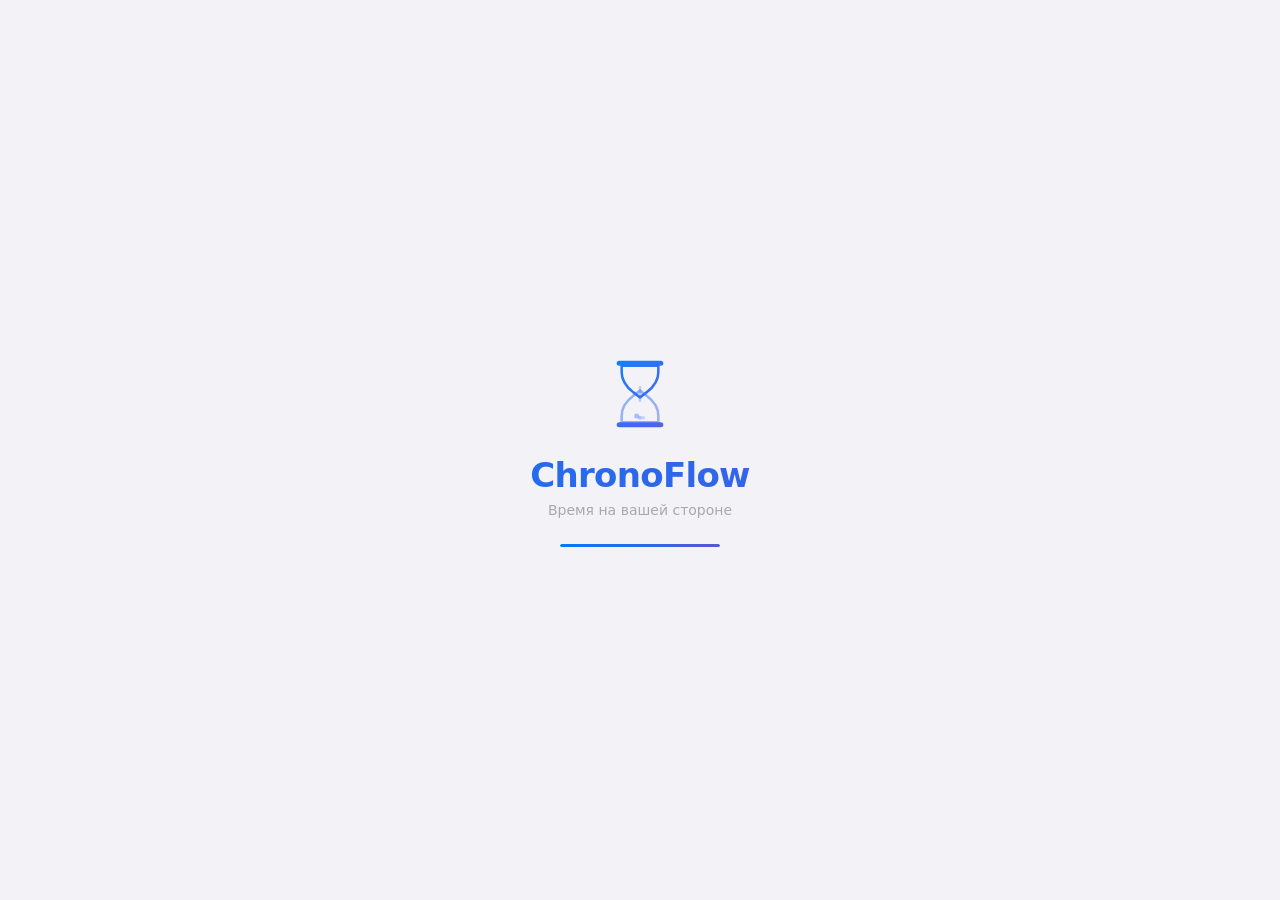
==== commit d360fadb: "2026.09.14.1" ====
--- a/index.html
+++ b/index.html
@@ -1,488 +1,460 @@
 <!DOCTYPE html>
 <html lang="ru">
 <head>
-    <meta charset="UTF-8">
-    <meta name="viewport" content="width=device-width, initial-scale=1.0, viewport-fit=cover">
-    <meta name="theme-color" content="#000000" media="(prefers-color-scheme: dark)">
-    <meta name="theme-color" content="#f2f2f7" media="(prefers-color-scheme: light)">
-    <meta name="color-scheme" content="dark light">
-    <meta name="mobile-web-app-capable" content="yes">
-    <meta name="apple-mobile-web-app-capable" content="yes">
-    <meta name="apple-mobile-web-app-status-bar-style" content="black-translucent">
-    <meta name="apple-mobile-web-app-title" content="ChronoFlow">
-    <meta name="format-detection" content="telephone=no">
-    <meta name="description" content="ChronoFlow — считайте дни до важных событий или после них. Визуальные часы, категории, напоминания. Полностью офлайн.">
-    <meta name="keywords" content="таймер, счётчик дней, офлайн PWA, сколько прошло, сколько осталось, привычки, даты">
-    <meta name="author" content="dituals758">
-    <meta name="robots" content="index, follow">
-    <link rel="canonical" href="https://dituals758.github.io/ChronoFlow/">
-    <meta property="og:type" content="website">
-    <meta property="og:url" content="https://dituals758.github.io/ChronoFlow/">
-    <meta property="og:title" content="ChronoFlow — Считайте дни до событий">
-    <meta property="og:description" content="Не курю 45 дней. До отпуска 128 дней. Визуальные счётчики для всего, что важно. Офлайн PWA.">
-    <meta property="og:image" content="https://dituals758.github.io/ChronoFlow/og-image.png">
-    <meta property="twitter:card" content="summary_large_image">
-    <meta http-equiv="Content-Security-Policy" content="default-src 'self'; style-src 'self' 'unsafe-inline'; script-src 'self' 'unsafe-inline'; img-src 'self' data:;">
-    <script type="application/ld+json">
-    {
-      "@context": "https://schema.org",
-      "@type": "WebApplication",
-      "name": "ChronoFlow",
-      "description": "Считайте дни до важных событий или после них. Визуальные часы, категории, напоминания. Полностью офлайн PWA.",
-      "applicationCategory": "Productivity",
-      "operatingSystem": "All",
-      "offers": { "@type": "Offer", "price": "0", "priceCurrency": "USD" },
-      "author": { "@type": "Person", "name": "dituals758", "url": "https://github.com/dituals758" },
-      "softwareVersion": "2026.09.13.1"
-    }
-    </script>
-    <title>ChronoFlow</title>
-    <link rel="manifest" href="./manifest.json">
-    <link rel="icon" type="image/svg+xml" href="./icon.svg">
-    <link rel="apple-touch-icon" sizes="180x180" href="./icon-180.png">
-    <link rel="apple-touch-icon" sizes="192x192" href="./icon-192.png">
-    <link rel="preload" href="./styles.css" as="style">
-    <link rel="stylesheet" href="./styles.css">
+<meta charset="UTF-8">
+<meta name="viewport" content="width=device-width, initial-scale=1.0, viewport-fit=cover">
+<meta name="theme-color" content="#000000" media="(prefers-color-scheme: dark)">
+<meta name="theme-color" content="#f2f2f7" media="(prefers-color-scheme: light)">
+<meta name="color-scheme" content="dark light">
+<meta name="mobile-web-app-capable" content="yes">
+<meta name="apple-mobile-web-app-capable" content="yes">
+<meta name="apple-mobile-web-app-status-bar-style" content="black-translucent">
+<meta name="apple-mobile-web-app-title" content="ChronoFlow">
+<meta name="format-detection" content="telephone=no">
+<meta name="description" content="ChronoFlow — считайте дни до важных событий или после них. Визуальные часы, категории, напоминания. Полностью офлайн.">
+<meta name="keywords" content="таймер, счётчик дней, офлайн PWA, сколько прошло, сколько осталось, привычки, даты">
+<meta name="author" content="dituals758">
+<meta name="robots" content="index, follow">
+<link rel="canonical" href="https://dituals758.github.io/ChronoFlow/">
+<meta property="og:type" content="website">
+<meta property="og:url" content="https://dituals758.github.io/ChronoFlow/">
+<meta property="og:title" content="ChronoFlow — Считайте дни до событий">
+<meta property="og:description" content="Не курю 45 дней. До отпуска 128 дней. Визуальные счётчики для всего, что важно. Офлайн PWA.">
+<meta property="og:image" content="https://dituals758.github.io/ChronoFlow/og-image.png">
+<meta property="twitter:card" content="summary_large_image">
+<meta http-equiv="Content-Security-Policy" content="default-src 'self'; style-src 'self' 'unsafe-inline'; script-src 'self' 'unsafe-inline'; img-src 'self' data:;">
+<script type="application/ld+json">
+{"@context":"https://schema.org","@type":"WebApplication","name":"ChronoFlow","description":"Считайте дни до важных событий или после них. Визуальные часы, категории, напоминания. Полностью офлайн PWA.","applicationCategory":"Productivity","operatingSystem":"All","offers":{"@type":"Offer","price":"0","priceCurrency":"USD"},"author":{"@type":"Person","name":"dituals758","url":"https://github.com/dituals758"},"softwareVersion":"2026.09.14.1"}
+</script>
+<title>ChronoFlow</title>
+<link rel="manifest" href="./manifest.json">
+<link rel="icon" type="image/svg+xml" href="./icon.svg">
+<link rel="apple-touch-icon" sizes="180x180" href="./icon-180.png">
+<link rel="apple-touch-icon" sizes="192x192" href="./icon-192.png">
+<link rel="preload" href="./styles.css" as="style">
+<link rel="stylesheet" href="./styles.css">
 </head>
 <body>
-    <a href="#main" class="skip-link">Перейти к содержимому</a>
-
-    <div id="splash" class="splash" aria-hidden="true">
-        <div class="splash-inner">
-            <div class="splash-logo">
-                <img class="logo" src="./icon.svg" alt="" aria-hidden="true" width="72" height="72">
-            </div>
-            <div class="splash-name accent-text">ChronoFlow</div>
-            <div class="splash-sub">Каждый день считается</div>
-            <div class="splash-bar"><div class="splash-bar-fill"></div></div>
-        </div>
-    </div>
-
-    <header>
-        <div class="hdr">
-            <div class="hdr-left">
-                <div class="hdr-brand">
-                    <img class="logo" src="./icon.svg" alt="" aria-hidden="true" width="24" height="24">
-                    <h1 class="accent-text">ChronoFlow</h1>
-                    <span class="offline-dot" id="offlineDot" role="status" aria-live="polite" title="Офлайн"></span>
-                    <span class="hdr-sub" id="hdrSub">Каждый день считается</span>
-                </div>
-            </div>
-            <div class="hdr-right">
-                <div class="hdr-clock" id="hdrClock" style="opacity:0;transform:translateY(-6px);" aria-live="polite" aria-atomic="true">
-                    <span id="hdrH">00</span><span class="hdr-colon">:</span><span id="hdrM">00</span><span class="hdr-colon">:</span><span id="hdrS">00</span>
-                    <span class="hdr-date" id="hdrDate"></span>
-                </div>
-                <button id="settingsBtn" class="ibtn-s" aria-label="Настройки" title="Настройки"></button>
-                <button id="installBtn" class="ibtn-s hidden" aria-label="Установить" title="Установить"></button>
-            </div>
-        </div>
-    </header>
-
-    <main id="main">
-        <div class="scroll-page" id="scrollPage" aria-label="Основной контент">
-            <section id="clockSection" role="region" aria-label="Часы">
-                <div class="clock-wrap" id="clockWrap">
-                    <div class="clock-glass" role="img" aria-label="Часы с циферблатом">
-                        <svg class="clock-svg" id="clockSvg" viewBox="0 0 200 200" aria-hidden="true">
-                            <defs>
-                                <filter id="dotGlow" x="-100%" y="-100%" width="300%" height="300%">
-                                    <feGaussianBlur in="SourceGraphic" stdDeviation="1.5"/>
-                                </filter>
-                                <linearGradient id="ringGrad" x1="0%" y1="0%" x2="100%" y2="100%">
-                                    <stop offset="0%" stop-color="#0a84ff"/>
-                                    <stop offset="100%" stop-color="#5e5ce6"/>
-                                </linearGradient>
-                                <linearGradient id="dayRingGrad" x1="0%" y1="0%" x2="100%" y2="100%">
-                                    <stop offset="0%" stop-color="#30d158"/>
-                                    <stop offset="100%" stop-color="#34c759"/>
-                                </linearGradient>
-                            </defs>
-                            <circle class="ring-bg" cx="100" cy="100" r="88" fill="none" stroke-width="3"/>
-                            <circle class="ring-progress" id="ringProgress" cx="100" cy="100" r="88" fill="none" stroke-width="3" stroke-linecap="round" transform="rotate(-90 100 100)" stroke="url(#ringGrad)"/>
-                            <circle class="ring-bg day-ring" cx="100" cy="100" r="76" fill="none" stroke-width="3"/>
-                            <circle class="day-ring-fill" id="dayRingFill" cx="100" cy="100" r="76" fill="none" stroke-width="3" stroke-linecap="round" transform="rotate(-90 100 100)" stroke="url(#dayRingGrad)"/>
-                            <g class="day-dots" id="dayDots"></g>
-                            <text id="svgDay" x="100" y="52" text-anchor="middle" fill="currentColor" class="svg-text svg-day"></text>
-                            <text id="svgSt" x="100" y="64" text-anchor="middle" fill="currentColor" class="svg-text svg-st"></text>
-                            <text id="svgTime" x="100" y="108" text-anchor="middle" fill="currentColor" class="svg-text svg-time"></text>
-                            <text id="svgSec" x="100" y="126" text-anchor="middle" fill="currentColor" class="svg-text svg-sec"></text>
-                            <text id="svgDate" x="100" y="145" text-anchor="middle" fill="currentColor" class="svg-text svg-date"></text>
-                            <g id="svgTicks"></g>
-                        </svg>
-                        <div class="sr-only" id="timeAnnounce"></div>
-                    </div>
-                </div>
-                <div id="progressBarWrap" class="progress-bar-wrap" style="display:none;">
-                    <div class="progress-label" id="progressLabel"></div>
-                    <div class="progress-track"><div class="progress-fill" id="progressFill" style="width:0%;"></div></div>
-                </div>
-                <div class="hero-cta" id="heroCta">
-                    <p>Начни отсчёт к своей цели прямо сейчас</p>
-                    <button class="btn-p" id="heroAddBtn" type="button">Создать счётчик</button>
-                </div>
-            </section>
-
-            <section id="timersSection" role="region" aria-label="Счётчики времени">
-                <div class="pull-indicator" id="pullIndicator" aria-hidden="true"></div>
-                <div class="section-hdr">
-                    <h2>Счётчики</h2>
-                    <div class="section-actions">
-                        <button id="addTimerBtn" class="ibtn-s accent-btn" aria-label="Добавить счётчик" title="Добавить"></button>
-                        <button id="searchBtn" class="ibtn-s" aria-label="Поиск" title="Поиск"></button>
-                        <button id="filterBtn" class="ibtn-s" aria-label="Фильтры" title="Фильтры"></button>
-                    </div>
-                </div>
-                <div class="search-bar" id="searchBar">
-                    <label for="searchInput" class="sr-only">Поиск по названию счётчика</label>
-                    <input type="text" id="searchInput" class="search-input" placeholder="Найти счётчик..." autocomplete="off">
-                    <button id="searchClear" class="search-clear hidden" aria-label="Очистить поиск"></button>
-                </div>
-                <div id="timerList" role="list" aria-label="Список счётчиков"></div>
-                <div id="emptyState" class="empty" role="status">
-                    <div class="empty-anim" aria-hidden="true">
-                        <div class="empty-circle"></div>
-                        <div class="empty-icon">
-                            <svg width="36" height="36" viewBox="0 0 48 48" fill="none" stroke="currentColor" stroke-width="1.5" stroke-linecap="round">
-                                <rect x="10" y="4" width="28" height="3" rx="1.5"/>
-                                <rect x="10" y="41" width="28" height="3" rx="1.5"/>
-                                <path d="M13 7h22v4c0 5-3 9-7 12l-4 3-4-3c-4-3-7-7-7-12V7z"/>
-                                <path d="M13 41h22v-4c0-5-3-9-7-12l-4-3-4 3c-4 3-7 7-7 12v4z"/>
-                            </svg>
-                        </div>
-                    </div>
-                    <h3 id="emptyTitle">Каждый день на счету</h3>
-                    <p id="emptyBody">ChronoFlow — офлайн-таймер для всего, что важно.</p>
-                    <button class="btn-p" id="emptyBtn">Создать счётчик</button>
-                </div>
-            </section>
-        </div>
-    </main>
-
-    <!-- Модалка добавления/редактирования -->
-    <div class="modal" id="timerModal" role="dialog" aria-modal="true" aria-labelledby="mTitle">
-        <div class="mc">
-            <div class="mc-handle" aria-hidden="true"></div>
-            <div class="mh">
-                <h2 id="mTitle">Новый счётчик</h2>
-                <button class="ibtn-s" data-close-modal aria-label="Закрыть" title="Закрыть"></button>
-            </div>
-            <form id="timerForm" novalidate>
-                <div class="fg">
-                    <label for="timerTitle">Название</label>
-                    <input id="timerTitle" maxlength="50" required placeholder="Как вы хотите это запомнить?" autocomplete="off" aria-required="true">
-                    <span class="cc" id="titleCnt">0/50</span>
-                </div>
-                <div class="fg">
-                    <label for="timerType">Тип счётчика</label>
-                    <div class="select-wrap">
-                        <select id="timerType">
-                            <option value="elapsed">Сколько прошло с даты</option>
-                            <option value="countdown">Сколько осталось до даты</option>
-                        </select>
-                    </div>
-                </div>
-                <div class="fg">
-                    <label for="timerDate">Дата</label>
-                    <div class="date-input-wrap">
-                        <input type="datetime-local" id="timerDate" required aria-required="true">
-                        <button type="button" class="date-picker-btn reset-time-btn" id="resetTimeBtn" aria-label="Текущее время"></button>
-                        <button type="button" class="date-picker-btn" id="datePickerBtn" aria-label="Открыть календарь"></button>
-                    </div>
-                    <div class="quick-date-btns">
-                        <button type="button" class="btn-s quick-date" data-offset="0">Сегодня</button>
-                        <button type="button" class="btn-s quick-date" data-offset="1">Завтра</button>
-                        <button type="button" class="btn-s quick-date" data-offset="7">Через неделю</button>
-                        <button type="button" class="btn-s quick-date" data-offset="30">+1 месяц</button>
-                    </div>
-                </div>
-                <div class="fg">
-                    <label>Цвет</label>
-                    <div class="color-pick" id="colorPick">
-                        <button type="button" class="cp active" data-c="#60cdff" style="--c:#60cdff" aria-label="Голубой"></button>
-                        <button type="button" class="cp" data-c="#b490ff" style="--c:#b490ff" aria-label="Фиолетовый"></button>
-                        <button type="button" class="cp" data-c="#ff7eb3" style="--c:#ff7eb3" aria-label="Розовый"></button>
-                        <button type="button" class="cp" data-c="#00d4aa" style="--c:#00d4aa" aria-label="Бирюзовый"></button>
-                        <button type="button" class="cp" data-c="#ff8c00" style="--c:#ff8c00" aria-label="Оранжевый"></button>
-                        <button type="button" class="cp" data-c="#ff6b6b" style="--c:#ff6b6b" aria-label="Красный"></button>
-                        <button type="button" class="cp" data-c="#6ccb5f" style="--c:#6ccb5f" aria-label="Зелёный"></button>
-                        <button type="button" class="cp cp-custom" id="customColorBtn" aria-label="Свой цвет"></button>
-                    </div>
-                    <div class="hsl-popup" id="hslPopup" role="dialog" aria-label="Выбор цвета">
-                        <div class="hsl-preview" id="hslPreview"></div>
-                        <div class="hsl-sliders">
-                            <div class="hsl-row"><label for="hslH">H</label><input type="range" id="hslH" min="0" max="360" value="200" class="hsl-range hsl-h"><span id="hslHVal">200</span></div>
-                            <div class="hsl-row"><label for="hslS">S</label><input type="range" id="hslS" min="0" max="100" value="100" class="hsl-range hsl-s"><span id="hslSVal">100</span></div>
-                            <div class="hsl-row"><label for="hslL">L</label><input type="range" id="hslL" min="10" max="90" value="55" class="hsl-range hsl-l"><span id="hslLVal">55</span></div>
-                        </div>
-                        <button type="button" class="btn-p" id="hslApply">Готово</button>
-                    </div>
-                </div>
-                <div class="fg">
-                    <label for="timerCategory">Категория</label>
-                    <div class="select-wrap">
-                        <select id="timerCategory">
-                            <option value="">Без категории</option>
-                            <option value="work">Работа</option>
-                            <option value="health">Здоровье</option>
-                            <option value="personal">Личное</option>
-                            <option value="study">Учёба</option>
-                            <option value="travel">Путешествия</option>
-                        </select>
-                    </div>
-                </div>
-                <div class="fg">
-                    <label for="timerRecurring">Повтор</label>
-                    <div class="select-wrap">
-                        <select id="timerRecurring">
-                            <option value="">Одноразовый</option>
-                            <option value="weekly">Каждую неделю</option>
-                            <option value="monthly">Каждый месяц</option>
-                            <option value="yearly">Каждый год</option>
-                        </select>
-                    </div>
-                </div>
-                <div class="fg">
-                    <div class="sr">
-                        <label for="timerReminder">Напоминание</label>
-                        <label class="sw"><input type="checkbox" id="timerReminder"><span class="sl"></span></label>
-                    </div>
-                </div>
-                <div class="fa">
-                    <button type="button" class="btn-s" data-close-modal>Отмена</button>
-                    <button type="submit" class="btn-p" id="saveBtn">Сохранить</button>
-                </div>
-                <div class="fa" id="saveMoreRow" style="display:none">
-                    <button type="button" class="btn-s fw" id="saveMoreBtn">Сохранить и создать ещё</button>
-                </div>
-            </form>
-        </div>
-    </div>
-
-    <!-- Фильтры -->
-    <div class="modal" id="fModal" role="dialog" aria-modal="true" aria-labelledby="fModalTitle">
-        <div class="mc">
-            <div class="mc-handle" aria-hidden="true"></div>
-            <div class="mh">
-                <h2 id="fModalTitle">Фильтры</h2>
-                <button class="ibtn-s" data-close-modal aria-label="Закрыть"></button>
-            </div>
-            <div class="fg">
-                <label for="fSelect">Тип</label>
-                <div class="select-wrap">
-                    <select id="fSelect">
-                        <option value="all">Все счётчики</option>
-                        <option value="elapsed">Только «прошло»</option>
-                        <option value="countdown">Только «осталось»</option>
-                    </select>
-                </div>
-            </div>
-            <div class="fg">
-                <label for="sortSelect">Сортировка</label>
-                <div class="select-wrap">
-                    <select id="sortSelect">
-                        <option value="order">Мой порядок</option>
-                        <option value="created">Сначала новые</option>
-                        <option value="date">По дате события</option>
-                        <option value="name">По алфавиту</option>
-                    </select>
-                </div>
-            </div>
-            <div class="fg">
-                <label for="catSelect">Категория</label>
-                <div class="select-wrap">
-                    <select id="catSelect">
-                        <option value="all">Все категории</option>
-                        <option value="">Без категории</option>
-                        <option value="work">Работа</option>
-                        <option value="health">Здоровье</option>
-                        <option value="personal">Личное</option>
-                        <option value="study">Учёба</option>
-                        <option value="travel">Путешествия</option>
-                    </select>
-                </div>
-            </div>
-            <div class="fg">
-                <label>Шаблоны</label>
-                <div class="tpl-grid"></div>
-            </div>
-            <div class="fa">
-                <button class="btn-s" id="exportImgBtn">Картинка</button>
-                <button class="btn-p" id="applyFBtn">Применить</button>
-            </div>
-        </div>
-    </div>
-
-    <!-- Настройки -->
-    <div class="modal" id="sModal" role="dialog" aria-modal="true" aria-labelledby="sModalTitle">
-        <div class="mc">
-            <div class="mc-handle" aria-hidden="true"></div>
-            <div class="mh">
-                <h2 id="sModalTitle" class="accent-text">Настройки</h2>
-                <button class="ibtn-s" data-close-modal aria-label="Закрыть"></button>
-            </div>
-            <div class="sg">
-                <h3>Внешний вид</h3>
-                <div class="sr">
-                    <label for="themeSel">Тема</label>
-                    <div class="select-wrap select-sm">
-                        <select id="themeSel">
-                            <option value="system">Системная</option>
-                            <option value="dark">Тёмная</option>
-                            <option value="light">Светлая</option>
-                        </select>
-                    </div>
-                </div>
-                <div class="sr">
-                    <label for="animToggle">Анимации</label>
-                    <label class="sw"><input type="checkbox" id="animToggle" checked><span class="sl"></span></label>
-                </div>
-                <div class="sr">
-                    <label for="dateFormat">Формат даты</label>
-                    <div class="select-wrap select-sm">
-                        <select id="dateFormat">
-                            <option value="DD.MM.YYYY">ДД.ММ.ГГГГ</option>
-                            <option value="MM/DD/YYYY">ММ/ДД/ГГГГ</option>
-                            <option value="YYYY-MM-DD">ГГГГ-ММ-ДД</option>
-                        </select>
-                    </div>
-                </div>
-                <div class="sr">
-                    <label for="weekStart">Начало недели</label>
-                    <div class="select-wrap select-sm">
-                        <select id="weekStart">
-                            <option value="1">Понедельник</option>
-                            <option value="0">Воскресенье</option>
-                        </select>
-                    </div>
-                </div>
-                <div class="sr">
-                    <label for="groupToggle">Группировать по категориям</label>
-                    <label class="sw"><input type="checkbox" id="groupToggle"><span class="sl"></span></label>
-                </div>
-            </div>
-            <div class="sg">
-                <h3>Уведомления</h3>
-                <div class="sr">
-                    <label for="notifEnabled">Включить</label>
-                    <label class="sw"><input type="checkbox" id="notifEnabled" checked><span class="sl"></span></label>
-                </div>
-                <div class="sr">
-                    <label for="notifPeriod">Оповещать за</label>
-                    <div class="select-wrap select-sm">
-                        <select id="notifPeriod">
-                            <option value="7">7 дней</option>
-                            <option value="3" selected>3 дня</option>
-                            <option value="1">1 день</option>
-                            <option value="0">В день события</option>
-                        </select>
-                    </div>
-                </div>
-                <div class="sr">
-                    <label for="praiseEnabled">Похвалы за привычки</label>
-                    <label class="sw"><input type="checkbox" id="praiseEnabled" checked><span class="sl"></span></label>
-                </div>
-                <div class="sr">
-                    <label for="praiseInterval">Хвалить каждые</label>
-                    <div class="select-wrap select-sm">
-                        <select id="praiseInterval">
-                            <option value="7">7 дней</option>
-                            <option value="30" selected>30 дней</option>
-                            <option value="100">100 дней</option>
-                            <option value="365">1 год</option>
-                        </select>
-                    </div>
-                </div>
-                <p class="ai">Уведомления показываются, пока приложение открыто. Отдельные напоминания можно отключить кнопкой 🔔 на карточке.</p>
-            </div>
-            <div class="sg">
-                <h3>Данные</h3>
-                <button class="btn-s fw" id="exportBtn">Экспорт (JSON)</button>
-                <button class="btn-s fw" id="importBtn">Импорт</button>
-                <button class="btn-s fw" id="exportIcsBtn">Экспорт в календарь (.ics)</button>
-                <button class="btn-d fw" id="clearBtn">Очистить всё</button>
-            </div>
-            <div class="sg">
-                <h3>О приложении</h3>
-                <div class="about">
-                    <div class="about-logo" aria-hidden="true">
-                        <img class="logo" src="./icon.svg" alt="" width="48" height="48">
-                    </div>
-                    <div class="about-name accent-text">ChronoFlow</div>
-                    <div class="about-ver" id="aboutVer"></div>
-                    <p class="about-tag">Каждый день считается</p>
-                </div>
-                <p class="ai">ChronoFlow — офлайн-таймер для всего, что важно. Считайте дни до событий или после них. Ноль серверов, ноль регистрации.</p>
-                <ul class="about-features">
-                    <li>Два режима: «прошло» и «осталось»</li>
-                    <li>G-SHOCK-стильные часы с прогрессом дня</li>
-                    <li>Категории и повторяющиеся счётчики</li>
-                    <li>Напоминания и похвалы за привычки</li>
-                    <li>Свайпы, drag-and-drop, pull-to-refresh</li>
-                    <li>Экспорт JSON / PNG / ICS</li>
-                    <li>Полностью офлайн PWA</li>
-                </ul>
-                <div class="about-links">
-                    <a href="./about.html" target="_blank" rel="noopener" class="about-link">
-                        <span class="link-icon"><img src="./icon.svg" alt="" width="24" height="24"></span>
-                        <span class="link-label">О проекте</span>
-                        <span class="link-chevron"><svg viewBox="0 0 24 24" fill="none" stroke="currentColor" stroke-width="1.5"><path d="M9 6l6 6-6 6"/></svg></span>
-                    </a>
-                    <a href="./privacy.html" target="_blank" rel="noopener" class="about-link">
-                        <span class="link-icon"><svg viewBox="0 0 24 24" fill="none" stroke="currentColor" stroke-width="1.5"><rect x="3" y="11" width="18" height="11" rx="2"/><path d="M7 11V7a5 5 0 0110 0v4"/></svg></span>
-                        <span class="link-label">Политика конфиденциальности</span>
-                        <span class="link-chevron"><svg viewBox="0 0 24 24" fill="none" stroke="currentColor" stroke-width="1.5"><path d="M9 6l6 6-6 6"/></svg></span>
-                    </a>
-                    <a href="./terms.html" target="_blank" rel="noopener" class="about-link">
-                        <span class="link-icon"><svg viewBox="0 0 24 24" fill="none" stroke="currentColor" stroke-width="1.5"><path d="M14 2H6a2 2 0 00-2 2v16a2 2 0 002 2h12a2 2 0 002-2V8l-6-6z"/><path d="M14 2v6h6"/></svg></span>
-                        <span class="link-label">Условия использования</span>
-                        <span class="link-chevron"><svg viewBox="0 0 24 24" fill="none" stroke="currentColor" stroke-width="1.5"><path d="M9 6l6 6-6 6"/></svg></span>
-                    </a>
-                    <a href="https://github.com/dituals758/ChronoFlow" target="_blank" rel="noopener noreferrer" class="about-link">
-                        <span class="link-icon"><svg viewBox="0 0 24 24" fill="none" stroke="currentColor" stroke-width="1.5"><path d="M16 8l4 4-4 4M8 8l-4 4 4 4"/></svg></span>
-                        <span class="link-label">GitHub</span>
-                        <span class="link-chevron"><svg viewBox="0 0 24 24" fill="none" stroke="currentColor" stroke-width="1.5"><path d="M9 6l6 6-6 6"/></svg></span>
-                    </a>
-                </div>
-                <div class="about-credits">
-                    <p class="ai">Разработано: <strong>dituals758</strong></p>
-                    <p class="ai">AI-соавтор: <strong>MiMo Code</strong> (Xiaomi MiMo Team)</p>
-                    <p class="ai" style="margin-top:4px;">Лицензия: <strong>MIT</strong></p>
-                    <p class="ai" style="margin-top:4px;font-size:12px;color:var(--t3);">© 2026 ChronoFlow</p>
-                </div>
-            </div>
-            <div class="sg">
-                <h3>Что нового</h3>
-                <div class="changelog" id="changelogBlock">
-                    <h4 id="changelogTitle">Версия 2026.09.13.1</h4>
-                    <ul id="changelogList"><li>Загрузка…</li></ul>
-                    <span class="date" id="changelogDate">Выпущено 13 сентября 2026 г.</span>
-                </div>
-            </div>
-        </div>
-    </div>
-
-    <div class="confirm-modal" id="confirmModal" role="alertdialog" aria-modal="true" aria-labelledby="confirmTitle" aria-describedby="confirmMsg">
-        <div class="confirm-backdrop"></div>
-        <div class="confirm-box">
-            <h3 id="confirmTitle">Подтверждение</h3>
-            <p id="confirmMsg">Вы уверены?</p>
-            <div class="confirm-actions">
-                <button class="btn-s fw" id="confirmCancel">Отмена</button>
-                <button class="btn-s fw btn-danger" id="confirmOk">Удалить</button>
-            </div>
-        </div>
-    </div>
-
-    <label for="importFile" class="sr-only">Импорт данных из JSON</label>
-    <input type="file" id="importFile" accept=".json,application/json" class="hidden">
-    <div class="notif toast" id="notif" role="alert" aria-live="assertive"></div>
-    <div id="dragTip" class="drag-tip">
-        <span class="tip-icon">⇅</span>
-        <span>Перетаскивайте счётчики, удерживая палец на ручке с точками.</span>
-        <button class="tip-close" aria-label="Закрыть">✕</button>
-    </div>
-    <script src="./version.js"></script>
-    <script src="./app.js"></script>
+<a href="#main" class="skip-link">Перейти к содержимому</a>
+
+<div id="splash" class="splash" aria-hidden="true">
+<div class="splash-inner">
+<div class="splash-logo">
+<svg width="80" height="80" viewBox="0 0 48 48" fill="none" aria-hidden="true">
+<defs>
+<linearGradient id="splashGrad" x1="0" y1="0" x2="48" y2="48" gradientUnits="userSpaceOnUse">
+<stop offset="0%" stop-color="#0a84ff"/>
+<stop offset="100%" stop-color="#5e5ce6"/>
+</linearGradient>
+</defs>
+<rect x="10" y="4" width="28" height="3" rx="1.5" fill="url(#splashGrad)"/>
+<rect x="10" y="41" width="28" height="3" rx="1.5" fill="url(#splashGrad)"/>
+<path d="M13 7h22v4c0 5-3 9-7 12l-4 3-4-3c-4-3-7-7-7-12V7z" stroke="url(#splashGrad)" stroke-width="1.5" fill="none"/>
+<path d="M13 41h22v-4c0-5-3-9-7-12l-4-3-4 3c-4 3-7 7-7 12v4z" stroke="url(#splashGrad)" stroke-width="1.5" fill="none" opacity=".5"/>
+<path d="M24 20v8" stroke="url(#splashGrad)" stroke-width="1.5" stroke-linecap="round" opacity=".35">
+<animate attributeName="opacity" values=".15;.5;.15" dur="1.8s" repeatCount="indefinite"/>
+</path>
+<circle cx="22" cy="36" r="1.5" fill="url(#splashGrad)" opacity=".4"><animate attributeName="cy" values="36;38;36" dur="2s" repeatCount="indefinite"/></circle>
+<circle cx="26" cy="37" r="1" fill="url(#splashGrad)" opacity=".25"><animate attributeName="cy" values="37;38.5;37" dur="2.4s" repeatCount="indefinite"/></circle>
+<circle cx="24" cy="38" r="1.2" fill="url(#splashGrad)" opacity=".35"><animate attributeName="cy" values="38;39;38" dur="1.6s" repeatCount="indefinite"/></circle>
+</svg>
+</div>
+<div class="splash-name accent-text">ChronoFlow</div>
+<div class="splash-sub">Время на вашей стороне</div>
+<div class="splash-bar"><div class="splash-bar-fill"></div></div>
+</div>
+</div>
+
+<header>
+<div class="hdr">
+<div class="hdr-left">
+<div class="hdr-brand">
+<img class="logo" src="./icon.svg" alt="" aria-hidden="true" width="24" height="24">
+<h1 class="accent-text">ChronoFlow</h1>
+<span class="offline-dot" id="offlineDot" role="status" aria-live="polite" title="Офлайн"></span>
+<span class="hdr-sub" id="hdrSub">Время на вашей стороне</span>
+</div>
+</div>
+<div class="hdr-right">
+<div class="hdr-clock" id="hdrClock" style="opacity:0;transform:translateY(-6px);" aria-live="polite" aria-atomic="true">
+<span id="hdrH">00</span><span class="hdr-colon">:</span><span id="hdrM">00</span><span class="hdr-colon">:</span><span id="hdrS">00</span>
+<span class="hdr-date" id="hdrDate"></span>
+</div>
+<button id="settingsBtn" class="ibtn-s" aria-label="Настройки" title="Настройки"></button>
+<button id="installBtn" class="ibtn-s hidden" aria-label="Установить" title="Установить"></button>
+</div>
+</div>
+</header>
+
+<main id="main">
+<div class="scroll-page" id="scrollPage" aria-label="Основной контент">
+<section id="clockSection" role="region" aria-label="Часы">
+<div class="clock-wrap" id="clockWrap">
+<div class="clock-glass" id="clockGlass" role="img" aria-label="Часы с циферблатом">
+<svg class="clock-svg" id="clockSvg" viewBox="0 0 200 200" aria-hidden="true">
+<defs>
+<filter id="dotGlow" x="-100%" y="-100%" width="300%" height="300%"><feGaussianBlur in="SourceGraphic" stdDeviation="1.5"/></filter>
+<linearGradient id="ringGrad" x1="0%" y1="0%" x2="100%" y2="100%"><stop offset="0%" stop-color="#0a84ff"/><stop offset="100%" stop-color="#5e5ce6"/></linearGradient>
+<linearGradient id="dayRingGrad" x1="0%" y1="0%" x2="100%" y2="100%"><stop offset="0%" stop-color="#30d158"/><stop offset="100%" stop-color="#34c759"/></linearGradient>
+</defs>
+<circle class="ring-bg" cx="100" cy="100" r="88" fill="none" stroke-width="3"/>
+<circle class="ring-progress" id="ringProgress" cx="100" cy="100" r="88" fill="none" stroke-width="3" stroke-linecap="round" transform="rotate(-90 100 100)" stroke="url(#ringGrad)"/>
+<circle class="ring-bg day-ring" cx="100" cy="100" r="76" fill="none" stroke-width="3"/>
+<g id="hourSegments"></g>
+<g class="day-dots" id="dayDots"></g>
+<line id="eventArrow" x1="100" y1="100" x2="100" y2="76" stroke-width="1.5" stroke-linecap="round" opacity="0"/>
+<circle id="activeEventDot" cx="100" cy="100" r="0" fill="currentColor" opacity="0"/>
+<text id="moonPhase" x="172" y="38" text-anchor="middle" class="svg-moon"></text>
+<text id="svgDay" x="100" y="52" text-anchor="middle" fill="currentColor" class="svg-text svg-day"></text>
+<text id="svgSt" x="100" y="64" text-anchor="middle" fill="currentColor" class="svg-text svg-st"></text>
+<text id="svgTime" x="100" y="108" text-anchor="middle" fill="currentColor" class="svg-text svg-time"></text>
+<text id="svgSec" x="100" y="126" text-anchor="middle" fill="currentColor" class="svg-text svg-sec"></text>
+<text id="svgDate" x="100" y="145" text-anchor="middle" fill="currentColor" class="svg-text svg-date"></text>
+<g id="svgTicks"></g>
+</svg>
+<div class="sr-only" id="timeAnnounce"></div>
+</div>
+</div>
+<div class="hero-cta" id="heroCta">
+<p>Создайте первый счётчик — это займёт 10 секунд</p>
+<button class="btn-p" id="heroAddBtn" type="button">Начать</button>
+</div>
+</section>
+
+<section id="timersSection" role="region" aria-label="Счётчики времени">
+<div class="pull-indicator" id="pullIndicator" aria-hidden="true"></div>
+<div class="section-hdr">
+<h2>Счётчики</h2>
+<div class="section-actions">
+<button id="addTimerBtn" class="ibtn-s accent-btn" aria-label="Добавить счётчик" title="Добавить"></button>
+<button id="searchBtn" class="ibtn-s" aria-label="Поиск" title="Поиск"></button>
+<button id="filterBtn" class="ibtn-s" aria-label="Фильтры" title="Фильтры"></button>
+</div>
+</div>
+<div class="search-bar" id="searchBar">
+<label for="searchInput" class="sr-only">Поиск по названию счётчика</label>
+<input type="text" id="searchInput" class="search-input" placeholder="Найти счётчик..." autocomplete="off">
+<button id="searchClear" class="search-clear hidden" aria-label="Очистить поиск"></button>
+</div>
+<div id="timerList" role="list" aria-label="Список счётчиков"></div>
+<div id="emptyState" class="empty" role="status">
+<div class="empty-anim" aria-hidden="true">
+<div class="empty-circle"></div>
+<div class="empty-icon">
+<svg width="40" height="40" viewBox="0 0 48 48" fill="none" aria-hidden="true">
+<defs>
+<linearGradient id="emptyGrad" x1="0" y1="0" x2="48" y2="48" gradientUnits="userSpaceOnUse">
+<stop offset="0%" stop-color="var(--bl)"/>
+<stop offset="100%" stop-color="var(--pu)"/>
+</linearGradient>
+</defs>
+<rect x="10" y="4" width="28" height="3" rx="1.5" fill="url(#emptyGrad)"/>
+<rect x="10" y="41" width="28" height="3" rx="1.5" fill="url(#emptyGrad)"/>
+<path d="M13 7h22v4c0 5-3 9-7 12l-4 3-4-3c-4-3-7-7-7-12V7z" stroke="url(#emptyGrad)" stroke-width="1.5" fill="none"/>
+<path d="M13 41h22v-4c0-5-3-9-7-12l-4-3-4 3c-4 3-7 7-7 12v4z" stroke="url(#emptyGrad)" stroke-width="1.5" fill="none" opacity=".5"/>
+<path d="M24 20v8" stroke="url(#emptyGrad)" stroke-width="1.5" stroke-linecap="round" opacity=".35"/>
+<circle cx="22" cy="36" r="1.5" fill="url(#emptyGrad)" opacity=".4"/>
+<circle cx="26" cy="37" r="1" fill="url(#emptyGrad)" opacity=".25"/>
+<circle cx="24" cy="38" r="1.2" fill="url(#emptyGrad)" opacity=".35"/>
+</svg>
+</div>
+</div>
+<h3 id="emptyTitle"></h3>
+<p id="emptyBody"></p>
+<button class="btn-p" id="emptyBtn"></button>
+</div>
+</section>
+</div>
+</main>
+
+<div class="modal" id="timerModal" role="dialog" aria-modal="true" aria-labelledby="mTitle">
+<div class="modal-backdrop" data-close-modal aria-hidden="true"></div>
+<div class="mc">
+<div class="mc-handle" aria-hidden="true"></div>
+<div class="mc-scroll">
+<div class="mh">
+<h2 id="mTitle">Новый счётчик</h2>
+<button class="ibtn-s" data-close-modal aria-label="Закрыть" title="Закрыть"></button>
+</div>
+<form id="timerForm" novalidate>
+<div class="fg">
+<label for="timerTitle">Название</label>
+<input id="timerTitle" required placeholder="Как вы хотите это запомнить?" autocomplete="off" aria-required="true">
+<span class="cc" id="titleCnt"></span>
+</div>
+<div class="fg">
+<label for="timerType">Тип счётчика</label>
+<div class="select-wrap"><select id="timerType">
+<option value="elapsed">Сколько прошло с даты</option>
+<option value="countdown">Сколько осталось до даты</option>
+</select></div>
+</div>
+<div class="fg">
+<label for="timerDate">Дата</label>
+<div class="date-input-wrap">
+<input type="datetime-local" id="timerDate" required aria-required="true">
+<button type="button" class="date-picker-btn reset-time-btn" id="resetTimeBtn" aria-label="Текущее время"></button>
+<button type="button" class="date-picker-btn" id="datePickerBtn" aria-label="Открыть календарь"></button>
+</div>
+<div class="quick-date-btns">
+<button type="button" class="btn-s quick-date" data-offset="0">Сегодня</button>
+<button type="button" class="btn-s quick-date" data-offset="1">Завтра</button>
+<button type="button" class="btn-s quick-date" data-offset="7">Через неделю</button>
+<button type="button" class="btn-s quick-date" data-offset="30">+1 месяц</button>
+</div>
+</div>
+<div class="fg">
+<label>Цвет</label>
+<div class="color-pick" id="colorPick">
+<button type="button" class="cp active" data-c="#60cdff" style="--c:#60cdff" aria-label="Голубой"></button>
+<button type="button" class="cp" data-c="#b490ff" style="--c:#b490ff" aria-label="Фиолетовый"></button>
+<button type="button" class="cp" data-c="#ff7eb3" style="--c:#ff7eb3" aria-label="Розовый"></button>
+<button type="button" class="cp" data-c="#00d4aa" style="--c:#00d4aa" aria-label="Бирюзовый"></button>
+<button type="button" class="cp" data-c="#ff8c00" style="--c:#ff8c00" aria-label="Оранжевый"></button>
+<button type="button" class="cp" data-c="#ff6b6b" style="--c:#ff6b6b" aria-label="Красный"></button>
+<button type="button" class="cp" data-c="#6ccb5f" style="--c:#6ccb5f" aria-label="Зелёный"></button>
+<button type="button" class="cp cp-custom" id="customColorBtn" aria-label="Свой цвет"></button>
+</div>
+<div class="hsl-popup" id="hslPopup" role="dialog" aria-label="Выбор цвета">
+<div class="hsl-preview" id="hslPreview"></div>
+<div class="hsl-sliders">
+<div class="hsl-row"><label for="hslH">H</label><input type="range" id="hslH" min="0" max="360" value="200" class="hsl-range hsl-h"><span id="hslHVal">200</span></div>
+<div class="hsl-row"><label for="hslS">S</label><input type="range" id="hslS" min="0" max="100" value="100" class="hsl-range hsl-s"><span id="hslSVal">100</span></div>
+<div class="hsl-row"><label for="hslL">L</label><input type="range" id="hslL" min="10" max="90" value="55" class="hsl-range hsl-l"><span id="hslLVal">55</span></div>
+</div>
+<button type="button" class="btn-p" id="hslApply">Готово</button>
+</div>
+</div>
+<div class="fg">
+<label for="timerCategory">Категория</label>
+<div class="select-wrap"><select id="timerCategory">
+<option value="">Без категории</option>
+<option value="work">Работа</option>
+<option value="health">Здоровье</option>
+<option value="personal">Личное</option>
+<option value="study">Учёба</option>
+<option value="travel">Путешествия</option>
+</select></div>
+</div>
+<div class="fg">
+<label for="timerRecurring">Повтор</label>
+<div class="select-wrap"><select id="timerRecurring">
+<option value="">Одноразовый</option>
+<option value="weekly">Каждую неделю</option>
+<option value="monthly">Каждый месяц</option>
+<option value="yearly">Каждый год</option>
+</select></div>
+</div>
+<div class="fg">
+<div class="sr">
+<label for="timerReminder">Напоминание</label>
+<label class="sw"><input type="checkbox" id="timerReminder"><span class="sl"></span></label>
+</div>
+</div>
+<div class="fa">
+<button type="button" class="btn-s" data-close-modal>Отмена</button>
+<button type="submit" class="btn-p" id="saveBtn">Сохранить</button>
+</div>
+<div class="fa" id="saveMoreRow" style="display:none">
+<button type="button" class="btn-s fw" id="saveMoreBtn">Сохранить и создать ещё</button>
+</div>
+</form>
+</div>
+</div>
+</div>
+
+<div class="modal" id="fModal" role="dialog" aria-modal="true" aria-labelledby="fModalTitle">
+<div class="modal-backdrop" data-close-modal aria-hidden="true"></div>
+<div class="mc">
+<div class="mc-handle" aria-hidden="true"></div>
+<div class="mc-scroll">
+<div class="mh">
+<h2 id="fModalTitle">Фильтры</h2>
+<button class="ibtn-s" data-close-modal aria-label="Закрыть"></button>
+</div>
+<div class="fg">
+<label for="fSelect">Тип</label>
+<div class="select-wrap"><select id="fSelect">
+<option value="all">Все счётчики</option>
+<option value="elapsed">Только «прошло»</option>
+<option value="countdown">Только «осталось»</option>
+</select></div>
+</div>
+<div class="fg">
+<label for="sortSelect">Сортировка</label>
+<div class="select-wrap"><select id="sortSelect">
+<option value="order">Мой порядок</option>
+<option value="created">Сначала новые</option>
+<option value="date">По дате события</option>
+<option value="name">По алфавиту</option>
+</select></div>
+</div>
+<div class="fg">
+<label for="catSelect">Категория</label>
+<div class="select-wrap"><select id="catSelect">
+<option value="all">Все категории</option>
+<option value="">Без категории</option>
+<option value="work">Работа</option>
+<option value="health">Здоровье</option>
+<option value="personal">Личное</option>
+<option value="study">Учёба</option>
+<option value="travel">Путешествия</option>
+</select></div>
+</div>
+<div class="fg">
+<label>Шаблоны</label>
+<div class="tpl-grid"></div>
+</div>
+<div class="fa">
+<button class="btn-s" id="exportImgBtn">Картинка</button>
+<button class="btn-p" id="applyFBtn">Применить</button>
+</div>
+</div>
+</div>
+</div>
+
+<div class="modal" id="sModal" role="dialog" aria-modal="true" aria-labelledby="sModalTitle">
+<div class="modal-backdrop" data-close-modal aria-hidden="true"></div>
+<div class="mc">
+<div class="mc-handle" aria-hidden="true"></div>
+<div class="mc-scroll">
+<div class="mh">
+<h2 id="sModalTitle" class="accent-text">Настройки</h2>
+<button class="ibtn-s" data-close-modal aria-label="Закрыть"></button>
+</div>
+<div class="sg">
+<h3>Внешний вид</h3>
+<div class="sr"><label for="themeSel">Тема</label>
+<div class="select-wrap select-sm"><select id="themeSel">
+<option value="system">Системная</option>
+<option value="dark">Тёмная</option>
+<option value="light">Светлая</option>
+</select></div></div>
+<div class="sr"><label for="animToggle">Анимации</label>
+<label class="sw"><input type="checkbox" id="animToggle" checked><span class="sl"></span></label></div>
+<div class="sr"><label for="dateFormat">Формат даты</label>
+<div class="select-wrap select-sm"><select id="dateFormat">
+<option value="DD.MM.YYYY">ДД.ММ.ГГГГ</option>
+<option value="MM/DD/YYYY">ММ/ДД/ГГГГ</option>
+<option value="YYYY-MM-DD">ГГГГ-ММ-ДД</option>
+</select></div></div>
+<div class="sr"><label for="weekStart">Начало недели</label>
+<div class="select-wrap select-sm"><select id="weekStart">
+<option value="1">Понедельник</option>
+<option value="0">Воскресенье</option>
+</select></div></div>
+<div class="sr"><label for="groupToggle">Группировать по категориям</label>
+<label class="sw"><input type="checkbox" id="groupToggle"><span class="sl"></span></label></div>
+</div>
+<div class="sg">
+<h3>Уведомления</h3>
+<div class="sr"><label for="notifEnabled">Включить</label>
+<label class="sw"><input type="checkbox" id="notifEnabled" checked><span class="sl"></span></label></div>
+<div class="sr"><label for="notifPeriod">Оповещать за</label>
+<div class="select-wrap select-sm"><select id="notifPeriod">
+<option value="7">7 дней</option>
+<option value="3" selected>3 дня</option>
+<option value="1">1 день</option>
+<option value="0">В день события</option>
+</select></div></div>
+<div class="sr"><label for="praiseEnabled">Похвалы за привычки</label>
+<label class="sw"><input type="checkbox" id="praiseEnabled" checked><span class="sl"></span></label></div>
+<div class="sr"><label for="praiseInterval">Хвалить каждые</label>
+<div class="select-wrap select-sm"><select id="praiseInterval">
+<option value="7">7 дней</option>
+<option value="30" selected>30 дней</option>
+<option value="100">100 дней</option>
+<option value="365">1 год</option>
+</select></div></div>
+<p class="ai">Уведомления показываются, пока приложение открыто. Отдельные напоминания можно отключить кнопкой 🔔 на карточке.</p>
+</div>
+<div class="sg">
+<h3>Данные</h3>
+<button class="btn-s fw" id="exportBtn">Экспорт (JSON)</button>
+<button class="btn-s fw" id="importBtn">Импорт</button>
+<button class="btn-s fw" id="exportIcsBtn">Экспорт в календарь (.ics)</button>
+<button class="btn-d fw" id="clearBtn">Очистить всё</button>
+</div>
+<div class="sg">
+<h3>О приложении</h3>
+<div class="about">
+<div class="about-logo" aria-hidden="true"><img class="logo" src="./icon.svg" alt="" width="48" height="48"></div>
+<div class="about-name accent-text">ChronoFlow</div>
+<div class="about-ver" id="aboutVer"></div>
+<p class="about-tag">Время на вашей стороне</p>
+</div>
+<p class="ai">ChronoFlow — офлайн-таймер для всего, что важно. Считайте дни до событий или после них. Ноль серверов, ноль регистрации.</p>
+<ul class="about-features">
+<li>Два режима: «прошло» и «осталось»</li>
+<li>G-SHOCK-часы: сегменты дня, стрелка события, Луна</li>
+<li>Категории и повторяющиеся счётчики</li>
+<li>Напоминания и похвалы за привычки</li>
+<li>Свайпы, drag-and-drop, pull-to-refresh</li>
+<li>Экспорт JSON / PNG / ICS</li>
+<li>Полностью офлайн PWA</li>
+</ul>
+<div class="about-links">
+<a href="./about.html" target="_blank" rel="noopener" class="about-link">
+<span class="link-icon"><img src="./icon.svg" alt="" width="24" height="24"></span>
+<span class="link-label">О проекте</span>
+<span class="link-chevron"><svg viewBox="0 0 24 24" fill="none" stroke="currentColor" stroke-width="1.5"><path d="M9 6l6 6-6 6"/></svg></span>
+</a>
+<a href="./privacy.html" target="_blank" rel="noopener" class="about-link">
+<span class="link-icon"><svg viewBox="0 0 24 24" fill="none" stroke="currentColor" stroke-width="1.5"><rect x="3" y="11" width="18" height="11" rx="2"/><path d="M7 11V7a5 5 0 0110 0v4"/></svg></span>
+<span class="link-label">Политика конфиденциальности</span>
+<span class="link-chevron"><svg viewBox="0 0 24 24" fill="none" stroke="currentColor" stroke-width="1.5"><path d="M9 6l6 6-6 6"/></svg></span>
+</a>
+<a href="./terms.html" target="_blank" rel="noopener" class="about-link">
+<span class="link-icon"><svg viewBox="0 0 24 24" fill="none" stroke="currentColor" stroke-width="1.5"><path d="M14 2H6a2 2 0 00-2 2v16a2 2 0 002 2h12a2 2 0 002-2V8l-6-6z"/><path d="M14 2v6h6"/></svg></span>
+<span class="link-label">Условия использования</span>
+<span class="link-chevron"><svg viewBox="0 0 24 24" fill="none" stroke="currentColor" stroke-width="1.5"><path d="M9 6l6 6-6 6"/></svg></span>
+</a>
+<a href="https://github.com/dituals758/ChronoFlow" target="_blank" rel="noopener noreferrer" class="about-link">
+<span class="link-icon"><svg viewBox="0 0 24 24" fill="none" stroke="currentColor" stroke-width="1.5"><path d="M16 8l4 4-4 4M8 8l-4 4 4 4"/></svg></span>
+<span class="link-label">GitHub</span>
+<span class="link-chevron"><svg viewBox="0 0 24 24" fill="none" stroke="currentColor" stroke-width="1.5"><path d="M9 6l6 6-6 6"/></svg></span>
+</a>
+</div>
+<div class="about-credits">
+<p class="ai">Разработано: <strong>dituals758</strong></p>
+<p class="ai">AI-соавтор: <strong>MiMo Code</strong> (Xiaomi MiMo Team)</p>
+<p class="ai" style="margin-top:4px;">Лицензия: <strong>MIT</strong></p>
+<p class="ai" style="margin-top:4px;font-size:12px;color:var(--t3);">© 2026 ChronoFlow</p>
+</div>
+</div>
+<div class="sg">
+<h3>Что нового</h3>
+<div class="changelog" id="changelogBlock">
+<h4 id="changelogTitle">Версия 2026.09.14.1</h4>
+<ul id="changelogList"><li>Загрузка…</li></ul>
+<span class="date" id="changelogDate">Выпущено 14 сентября 2026 г.</span>
+</div>
+</div>
+</div>
+</div>
+</div>
+
+<div class="confirm-modal" id="confirmModal" role="alertdialog" aria-modal="true" aria-labelledby="confirmTitle" aria-describedby="confirmMsg">
+<div class="confirm-backdrop"></div>
+<div class="confirm-box">
+<h3 id="confirmTitle">Подтверждение</h3>
+<p id="confirmMsg">Вы уверены?</p>
+<div class="confirm-actions">
+<button class="btn-s fw" id="confirmCancel">Отмена</button>
+<button class="btn-s fw btn-danger" id="confirmOk">Удалить</button>
+</div>
+</div>
+</div>
+
+<label for="importFile" class="sr-only">Импорт данных из JSON</label>
+<input type="file" id="importFile" accept=".json,application/json" class="hidden">
+<div class="notif toast" id="notif" role="alert" aria-live="assertive"></div>
+<div id="dragTip" class="drag-tip">
+<span class="tip-icon">⇅</span>
+<span>Перетаскивайте счётчики, удерживая палец на ручке с точками.</span>
+<button class="tip-close" aria-label="Закрыть">✕</button>
+</div>
+<script src="./version.js"></script>
+<script src="./app.js"></script>
 </body>
 </html>
--- a/styles.css
+++ b/styles.css
@@ -1,676 +1,318 @@
-:root {
-    --bg: #000000;
-    --sf: #1c1c1e;
-    --sf2: #2c2c2e;
-    --sf3: #3a3a3c;
-    --st: rgba(84,84,88,.65);
-    --ab: rgba(255,255,255,.08);
-    --t1: #ffffff;
-    --t2: rgba(255,255,255,.6);
-    --t3: rgba(255,255,255,.3);
-    --bl: #0a84ff;
-    --blb: rgba(10,132,255,.18);
-    --blh: rgba(10,132,255,.24);
-    --ok: #30d158;
-    --okb: rgba(48,209,88,.18);
-    --er: #ff453a;
-    --erb: rgba(255,69,58,.18);
-    --pu: #bf5af2;
-    --gr: linear-gradient(135deg, #0a84ff, #5e5ce6);
-    --fn: -apple-system, BlinkMacSystemFont, 'SF Pro Text', 'SF Pro Display', system-ui, sans-serif;
-    --fd: 'SF Mono', ui-monospace, monospace;
-    --safe-top: env(safe-area-inset-top, 0px);
-    --safe-bottom: env(safe-area-inset-bottom, 0px);
-    --safe-left: env(safe-area-inset-left, 0px);
-    --safe-right: env(safe-area-inset-right, 0px);
-    transition: background-color .3s, color .3s;
-}
-.lt {
-    --bg: #f2f2f7;
-    --sf: #ffffff;
-    --sf2: #f2f2f7;
-    --sf3: #e5e5ea;
-    --st: rgba(60,60,67,.29);
-    --ab: rgba(0,0,0,.06);
-    --t1: #000000;
-    --t2: rgba(0,0,0,.6);
-    --t3: rgba(0,0,0,.3);
-    --bl: #007aff;
-    --blb: rgba(0,122,255,.12);
-    --blh: rgba(0,122,255,.20);
-    --ok: #34c759;
-    --okb: rgba(52,199,89,.12);
-    --er: #ff3b30;
-    --erb: rgba(255,59,48,.12);
-    --pu: #af52de;
-    --gr: linear-gradient(135deg, #007aff, #5856d6);
-}
-
-*, *::before, *::after { margin: 0; padding: 0; box-sizing: border-box; }
-* { -webkit-tap-highlight-color: transparent; }
-html {
-    width: 100%; height: 100%;
-    overflow: hidden;
-    min-height: -webkit-fill-available;
-    -webkit-text-size-adjust: 100%;
-    text-size-adjust: 100%;
-}
-body {
-    width: 100%;
-    height: 100vh;
-    height: 100dvh;
-    height: -webkit-fill-available;
-    overflow: hidden;
-    background: var(--bg);
-    color: var(--t1);
-    font: 400 17px/22px var(--fn);
-    display: flex;
-    flex-direction: column;
-    transition: background .3s, color .3s;
-    overscroll-behavior-y: none;
-    -webkit-font-smoothing: antialiased;
-    -moz-osx-font-smoothing: grayscale;
-}
-/* iOS: блокируем body при открытой модалке */
-body.modal-open {
-    position: fixed;
-    width: 100%;
-    height: 100%;
-    overflow: hidden;
-}
-
-.hidden { display: none !important; }
-.sr-only { position: absolute; width: 1px; height: 1px; padding: 0; margin: -1px; overflow: hidden; clip: rect(0,0,0,0); white-space: nowrap; border: 0; }
-.fw { width: 100%; display: flex; align-items: center; justify-content: center; gap: 8px; }
-.skip-link { position: absolute; top: -100%; left: 50%; transform: translateX(-50%); background: var(--bl); color: #fff; padding: 8px 16px; border-radius: 10px; z-index: 10000; font: 600 14px/20px var(--fn); transition: top .15s; }
-.skip-link:focus { top: 8px; }
-
-/* ===== Splash ===== */
-.splash { position: fixed; inset: 0; background: var(--bg); z-index: 9999; display: flex; align-items: center; justify-content: center; transition: opacity .5s cubic-bezier(.16,1,.3,1), visibility .5s; padding: var(--safe-top) var(--safe-right) var(--safe-bottom) var(--safe-left); }
-.splash.hide { opacity: 0; visibility: hidden; pointer-events: none; }
-.splash-inner { text-align: center; width: 100%; animation: fadeInUp .6s cubic-bezier(.16,1,.3,1); }
-.splash-logo { display: flex; justify-content: center; margin-bottom: 20px; }
-.splash-logo .logo { width: 80px; height: 80px; display: block; border-radius: 20px; }
-.accent-text { background: var(--gr); -webkit-background-clip: text; background-clip: text; -webkit-text-fill-color: transparent; color: transparent; }
-.splash-name { font: 700 34px/42px var(--fn); letter-spacing: -.02em; margin-bottom: 4px; }
-.splash-sub { font: 400 14px/20px var(--fn); color: var(--t3); margin-bottom: 24px; }
-.splash-bar { width: 160px; height: 3px; background: var(--sf3); border-radius: 9999px; overflow: hidden; margin: 0 auto; }
-.splash-bar-fill { width: 0; height: 100%; background: var(--gr); border-radius: 9999px; animation: splashLoad 1.2s cubic-bezier(.16,1,.3,1) .5s forwards; }
-
-/* ===== Header ===== */
-header {
-    position: sticky; top: 0; flex-shrink: 0;
-    padding: calc(var(--safe-top) + 10px) 16px 10px;
-    padding-left: max(16px, var(--safe-left));
-    padding-right: max(16px, var(--safe-right));
-    background: rgba(28,28,30,.92);
-    backdrop-filter: saturate(180%) blur(20px);
-    -webkit-backdrop-filter: saturate(180%) blur(20px);
-    border-bottom: 0.33px solid var(--st);
-    z-index: 100;
-    transition: background .3s, border-color .3s;
-}
-.lt header { background: rgba(249,249,249,.94); }
-.hdr { display: flex; justify-content: space-between; align-items: center; width: 100%; }
-.hdr-left { display: flex; flex-direction: column; gap: 1px; min-width: 0; }
-.hdr-brand { display: grid; grid-template-columns: auto 1fr; grid-template-rows: auto auto; gap: 0 10px; align-items: center; color: var(--bl); }
-.hdr-brand .logo { width: 22px; height: 100%; grid-row: 1 / -1; flex-shrink: 0; justify-self: center; border-radius: 5px; }
-.hdr-brand .hdr-sub { grid-column: 2; font: 400 11px/14px var(--fn); color: var(--t3); }
-.hdr-left h1 { font: 700 20px/28px var(--fn); letter-spacing: -.01em; white-space: nowrap; }
-.hdr-left h1.accent-text { color: transparent; }
-.hdr-right { display: flex; gap: 8px; align-items: center; flex-shrink: 0; }
-.hdr-clock { display: flex; align-items: baseline; gap: 1px; font: 500 14px/1 var(--fd); font-variant-numeric: tabular-nums; color: var(--t2); opacity: 0; transform: translateY(-6px); transition: opacity .3s, transform .3s; pointer-events: none; white-space: nowrap; }
-.hdr-colon { color: var(--t2); animation: blink 1s step-end infinite; }
-.hdr-clock.show { opacity: 1; transform: translateY(0); pointer-events: auto; }
-.hdr-date { font: 400 10px/1 var(--fn); color: var(--t3); margin-left: 6px; }
-
-/* ===== Main ===== */
-main { flex: 1; min-height: 0; overflow: hidden; position: relative; }
-.scroll-page {
-    height: 100%;
-    overflow-y: auto;
-    overflow-x: hidden;
-    -webkit-overflow-scrolling: touch;
-    overscroll-behavior-y: contain;
-    padding-bottom: max(16px, var(--safe-bottom));
-    width: 100%;
-    touch-action: pan-y pinch-zoom;
-    scroll-behavior: smooth;
-}
-@media (prefers-reduced-motion: reduce) { .scroll-page { scroll-behavior: auto; } }
-
-/* ===== Buttons ===== */
-.ibtn-s {
-    min-width: 44px; min-height: 44px;
-    width: 34px; height: 34px;
-    border-radius: 8px; border: none;
-    cursor: pointer; background: var(--blb); color: var(--bl);
-    display: inline-flex; align-items: center; justify-content: center; flex-shrink: 0;
-    transition: background .15s, transform .15s;
-    position: relative; overflow: hidden;
-}
-.ibtn-s:active { transform: scale(.88); background: var(--blh); }
-.ibtn-s:focus-visible { outline: 2px solid var(--bl); outline-offset: 2px; }
-.btn, .btn-p, .btn-s, .btn-d {
-    min-height: 50px; border: none; border-radius: 12px;
-    padding: 0 20px; cursor: pointer; flex: 1;
-    transition: background .15s, transform .15s;
-    display: flex; align-items: center; justify-content: center; gap: 8px;
-    font: 400 17px/22px var(--fn);
-}
-.btn-p { background: var(--gr); color: #fff; font-weight: 600; }
-.btn-s { background: var(--sf2); color: var(--t1); }
-.btn-d { background: var(--er); color: #fff; font-weight: 600; }
-.btn-p:active, .btn-s:active, .btn-d:active { transform: scale(.97); }
-.btn-s:active { background: var(--sf3); }
-.btn-p:focus-visible, .btn-s:focus-visible, .btn-d:focus-visible { outline: 2px solid var(--bl); outline-offset: 2px; }
-.lt .btn-s { border: 0.5px solid var(--st); }
-
-/* ===== Clock ===== */
-#clockSection { max-width: 100%; margin: 0 auto; padding: 0 16px; }
-.clock-wrap { display: flex; flex-direction: column; align-items: center; padding: 20px 0 16px; position: relative; z-index: 1; }
-.clock-glass {
-    position: relative;
-    width: clamp(260px, 60vmin, 380px);
-    max-width: 100%;
-    aspect-ratio: 1;
-    border-radius: 50%;
-    overflow: hidden;
-    background: radial-gradient(circle at 30% 30%, var(--sf2), var(--sf));
-    box-shadow: 0 0 0 0.5px var(--st), 0 4px 16px rgba(0,0,0,.4), inset 0 1px 0 rgba(255,255,255,.08);
-    transition: box-shadow .3s;
-    will-change: transform, opacity;
-}
-.lt .clock-glass { box-shadow: 0 0 0 0.5px var(--st), 0 4px 16px rgba(0,0,0,.08), inset 0 1px 0 rgba(255,255,255,.8); }
-.clock-glass::before {
-    content: ''; position: absolute; inset: -2px; border-radius: 50%;
-    background: conic-gradient(from 0deg, transparent, rgba(10,132,255,.15), transparent, rgba(94,92,230,.15), transparent);
-    opacity: 0; transition: opacity .5s; z-index: 0; pointer-events: none;
-}
-.lt .clock-glass::before { background: conic-gradient(from 0deg, transparent, rgba(0,122,255,.1), transparent, rgba(88,86,214,.1), transparent); }
-.clock-glass:hover::before { opacity: 1; }
-.clock-svg { position: absolute; top: 0; left: 0; width: 100%; height: 100%; z-index: 2; color: var(--t1); filter: drop-shadow(0 0 8px rgba(10,132,255,.15)); }
-.lt .clock-svg { filter: drop-shadow(0 0 6px rgba(0,122,255,.1)); }
-.ring-bg { fill: none; stroke: var(--st); stroke-width: 3; }
-.day-ring-fill { fill: none; stroke: url(#dayRingGrad); transition: stroke-dashoffset 1s linear; filter: drop-shadow(0 0 4px rgba(48,209,88,.3)); }
-.lt .day-ring-fill { filter: drop-shadow(0 0 3px rgba(52,199,89,.2)); }
-.ring-progress { transition: stroke 0.5s; filter: drop-shadow(0 0 6px rgba(10,132,255,.4)); }
-.lt .ring-progress { filter: drop-shadow(0 0 4px rgba(0,122,255,.25)); }
-.day-dots circle { transition: r 0.3s, opacity 0.3s, filter 0.3s; }
-.svg-text { font-family: var(--fd); dominant-baseline: auto; }
-.svg-day { font: 600 11px/1 var(--fn); text-transform: uppercase; letter-spacing: .15em; fill: var(--t2); }
-.svg-st { font: 500 7px/1 var(--fn); text-transform: uppercase; letter-spacing: .1em; fill: var(--bl); }
-.svg-time { font: 200 38px/1 var(--fd); font-variant-numeric: tabular-nums; fill: var(--t1); filter: drop-shadow(0 0 8px rgba(255,255,255,.1)); }
-.lt .svg-time { filter: drop-shadow(0 0 6px rgba(0,0,0,.06)); }
-.svg-sec { font: 300 14px/1 var(--fd); font-variant-numeric: tabular-nums; fill: var(--t3); }
-.svg-date { font: 500 11px/1 var(--fn); fill: var(--t3); letter-spacing: .05em; }
-
-/* ===== Progress bar ===== */
-.progress-bar-wrap { max-width: 380px; margin: 0 auto 16px; padding: 0 16px; }
-.progress-label { font: 500 13px/18px var(--fn); color: var(--t2); margin-bottom: 6px; text-align: center; }
-.progress-track { width: 100%; height: 6px; background: var(--sf3); border-radius: 9999px; overflow: hidden; }
-.progress-fill { height: 100%; border-radius: 9999px; background: var(--gr); transition: width .5s cubic-bezier(.25,.1,.25,1); }
-
-/* ===== Hero CTA ===== */
-.hero-cta { text-align: center; padding: 12px 16px; background: var(--sf2); border-radius: 12px; margin: 0 16px 16px; }
-.hero-cta p { font: 500 15px/20px var(--fn); color: var(--t2); margin-bottom: 8px; }
-.hero-cta .btn-p { width: auto; min-width: 160px; margin-left: auto; margin-right: auto; }
-
-/* ===== Timers list ===== */
-#timersSection { padding: 16px; max-width: 100%; margin: 0 auto; }
-.search-bar { position: relative; display: flex; align-items: center; max-height: 0; overflow: hidden; opacity: 0; transition: max-height .25s, opacity .2s, margin .25s; margin-bottom: 0; }
-.search-bar.open { max-height: 52px; opacity: 1; margin-bottom: 14px; }
-.search-input { width: 100%; height: 36px; padding: 0 36px; border-radius: 10px; border: none; background: var(--sf2); color: var(--t1); font: 400 15px/20px var(--fn); transition: background .15s; }
-.search-input:focus { outline: none; background: var(--sf3); }
-.search-input::placeholder { color: var(--t3); }
-.search-clear { position: absolute; right: 6px; width: 28px; height: 28px; border-radius: 50%; border: none; background: var(--sf3); color: var(--t3); cursor: pointer; display: flex; align-items: center; justify-content: center; }
-.search-clear:focus-visible { outline: 2px solid var(--bl); outline-offset: 2px; }
-
-.section-hdr { display: flex; justify-content: space-between; align-items: flex-end; margin-bottom: 12px; padding: 0 0 8px; border-bottom: 0.33px solid var(--st); }
-.section-hdr h2 { font: 700 22px/28px var(--fn); letter-spacing: -.01em; }
-.section-actions { display: flex; gap: 8px; align-items: center; }
-.accent-btn { background: var(--gr) !important; color: #fff !important; font: 600 13px/1 var(--fn); width: auto !important; min-width: 34px; height: 34px; padding: 0 10px; gap: 4px; display: inline-flex; align-items: center; justify-content: center; border-radius: 8px; white-space: nowrap; }
-
-.pull-indicator { display: flex; align-items: center; justify-content: center; height: 0; overflow: hidden; transition: height .25s; color: var(--t3); }
-.pull-indicator.active { height: 44px; }
-.pull-indicator svg { width: 20px; height: 20px; transition: transform .25s; }
-.pull-indicator.refreshing svg { animation: spin .8s linear infinite; }
-
-#timerList { display: flex; flex-direction: column; gap: 10px; }
-
-/* ===== Card ===== */
-.tc-card {
-    background: var(--sf2); padding: 0;
-    position: relative; z-index: 1;
-    border-radius: 14px;
-    border: none;
-    transition: background .15s, transform .15s, box-shadow .2s;
-    touch-action: pan-y;
-    will-change: transform;
-    box-shadow: 0 1px 3px rgba(0,0,0,.12), 0 0 0 0.5px rgba(255,255,255,.04) inset;
-    cursor: grab;
-    contain: layout style paint;
-}
-.tc-card:focus-within { outline: 2px solid var(--bl); outline-offset: 2px; }
-.lt .tc-card { box-shadow: 0 1px 4px rgba(0,0,0,.06), 0 0 0 0.5px rgba(0,0,0,.06); }
-.tc-card:active:not(.dragging) { transform: scale(.97); }
-.tc-card.dragging { animation: none !important; opacity: 0.85; transform: scale(0.98) rotate(0.5deg); box-shadow: 0 12px 40px rgba(0,0,0,0.3); z-index: 1000; }
-.lt .tc-card.dragging { box-shadow: 0 12px 40px rgba(0,0,0,0.15); }
-.tc-card.drag-over-top { box-shadow: inset 0 2px 0 0 var(--bl), 0 1px 3px rgba(0,0,0,.12); }
-.tc-card.drag-over-bottom { box-shadow: inset 0 -2px 0 0 var(--bl), 0 1px 3px rgba(0,0,0,.12); }
-.tc-card.removing { animation: cardOut .3s cubic-bezier(.4,0,.2,1) forwards !important; }
-.tc-card.touch-clone { pointer-events: none !important; box-shadow: 0 12px 40px rgba(0,0,0,0.35); }
-.lt .tc-card.touch-clone { box-shadow: 0 12px 40px rgba(0,0,0,0.15); }
-.tc-card.muted .tc-title { opacity: .55; }
-
-.tc-swipe-actions { position: absolute; top: 0; right: 0; bottom: 0; display: flex; z-index: 0; }
-.tc-swipe-actions button { width: 74px; height: 100%; display: flex; flex-direction: column; align-items: center; justify-content: center; gap: 4px; border: none; cursor: pointer; font: 600 11px/14px var(--fn); }
-.tc-swipe-edit { background: var(--bl); color: #fff; border-radius: 14px 0 0 14px; }
-.tc-swipe-delete { background: var(--er); color: #fff; border-radius: 0 14px 14px 0; }
-
-.tc-swipe-content {
-    position: relative; z-index: 1;
-    display: flex; align-items: stretch;
-    padding: 14px 16px;
-    transition: transform .25s cubic-bezier(.25,.1,.25,1);
-    background: var(--sf2);
-    border-radius: 14px;
-    gap: 10px;
-    will-change: transform;
-}
-.tc-swipe-content.swiping { transition: none; }
-.tc-handle {
-    display: flex; align-items: center; justify-content: center;
-    width: 36px; height: 36px;
-    flex-shrink: 0;
-    color: var(--t2); opacity: 0.4;
-    touch-action: none;
-    user-select: none; -webkit-user-select: none;
-    cursor: grab;
-    border-radius: 10px;
-    transition: background 0.2s, opacity 0.2s, transform 0.15s;
-    margin-right: -4px;
-}
-.tc-handle:active { opacity: 1; transform: scale(0.92); background: var(--blb); }
-.tc-card.dragging .tc-handle { opacity: 1; background: var(--blb); }
-.tc-handle svg { width: 16px; height: 16px; }
-.tc-body { flex: 1; min-width: 0; display: flex; flex-direction: column; gap: 4px; }
-.tc-row-top { display: flex; align-items: flex-start; gap: 8px; }
-.tc-title { font: 400 17px/22px var(--fn); flex: 1; min-width: 0; overflow: hidden; text-overflow: ellipsis; display: -webkit-box; -webkit-line-clamp: 2; -webkit-box-orient: vertical; line-clamp: 2; }
-.tc-badges { display: flex; align-items: center; gap: 6px; flex-wrap: wrap; }
-.tc-type.elapsed { background: var(--okb); color: var(--ok); }
-.tc-type.countdown { background: var(--blb); color: var(--bl); }
-.tc-counter { font-family: var(--fd); text-align: center; padding: 12px 14px; border-radius: 12px; background: rgba(0,0,0,.15); margin-top: 4px; }
-.lt .tc-counter { background: rgba(0,0,0,.04); box-shadow: inset 0 1px 0 rgba(255,255,255,.6); }
-.tc-counter-val { font-size: clamp(1rem, 4.5vmin, 1.8rem); font-weight: 300; font-variant-numeric: tabular-nums; line-height: 1.2; text-shadow: 0 0 20px currentColor; }
-.lt .tc-counter-val { text-shadow: none; }
-.tc-date { font: 400 13px/18px var(--fn); color: var(--t3); display: flex; align-items: center; gap: 4px; }
-.tc-date svg { flex-shrink: 0; opacity: .35; }
-.tc-actions { display: flex; gap: 2px; flex-shrink: 0; }
-.tc-actions .ibtn-s { background: transparent; color: var(--t3); width: 30px; height: 30px; min-width: 30px; min-height: 30px; }
-.tc-actions .ibtn-s.dl:active { background: var(--erb); color: var(--er); }
-.tc-actions .ibtn-s.ed:active, .tc-actions .ibtn-s.dup:active, .tc-actions .ibtn-s.mute:active { background: var(--blb); color: var(--bl); }
-.tc-actions .ibtn-s.mute.active { color: var(--er); background: var(--erb); }
-
-.badge { display: inline-flex; align-items: center; padding: 2px 8px; border-radius: 9999px; font: 600 11px/14px var(--fn); text-transform: uppercase; letter-spacing: .02em; }
-.cat-tag.work { background: var(--blb); color: var(--bl); }
-.cat-tag.health { background: var(--okb); color: var(--ok); }
-.cat-tag.personal { background: rgba(191,90,242,.18); color: var(--pu); }
-.cat-tag.study { background: rgba(255,149,0,.18); color: #ff9500; }
-.cat-tag.travel { background: rgba(90,178,224,.18); color: #5ac8fa; }
-.recurring-badge { background: rgba(191,90,242,.18); color: var(--pu); }
-.dnd-badge { background: var(--erb); color: var(--er); text-transform: none; letter-spacing: 0; }
-
-/* ===== Category groups ===== */
-.category-group { margin-bottom: 12px; }
-.category-header {
-    display: flex; justify-content: space-between; align-items: center;
-    padding: 10px 12px;
-    background: var(--sf2);
-    border-radius: 10px;
-    cursor: pointer;
-    user-select: none; -webkit-user-select: none;
-    transition: background .15s;
-    margin-bottom: 8px;
-}
-.category-header:active { background: var(--sf3); }
-.category-header .cat-name { font: 600 15px/20px var(--fn); color: var(--t1); flex: 1; }
-.category-header .cat-count { font: 400 13px/18px var(--fn); color: var(--t3); margin-right: 8px; }
-.category-header .cat-toggle { font-size: 12px; color: var(--t3); transition: transform .25s; }
-.category-header .cat-toggle.open { transform: rotate(90deg); }
-.category-body { display: flex; flex-direction: column; gap: 10px; overflow: hidden; transition: max-height .3s cubic-bezier(.25,.1,.25,1); max-height: 0; }
-.category-body.open { max-height: 5000px; }
-
-/* ===== Empty state ===== */
-.empty { text-align: center; padding: 48px 20px; display: flex; flex-direction: column; align-items: center; background: transparent; }
-.empty-anim { position: relative; width: 80px; height: 80px; margin-bottom: 20px; }
-.empty-circle { position: absolute; inset: 0; border: 2px solid var(--st); border-radius: 50%; animation: emptyPulse 3s ease-in-out infinite; }
-.empty-circle::before { content: ''; position: absolute; inset: 8px; border: 1.5px solid var(--bl); border-radius: 50%; opacity: .3; animation: emptyPulse 3s ease-in-out infinite .5s; }
-.empty-icon { position: absolute; inset: 0; display: flex; align-items: center; justify-content: center; color: var(--bl); }
-.empty h3 { font: 700 22px/28px var(--fn); margin-bottom: 8px; background: var(--gr); -webkit-background-clip: text; background-clip: text; -webkit-text-fill-color: transparent; }
-.empty p { font: 400 15px/22px var(--fn); color: var(--t2); margin-bottom: 20px; max-width: 300px; }
-
-/* ===== Toast ===== */
-.toast {
-    position: fixed;
-    top: calc(var(--safe-top) + 16px);
-    left: 16px; right: 16px;
-    z-index: 2100;
-    max-width: 480px;
-    margin: 0 auto;
-    padding: 12px 16px;
-    border-radius: 16px;
-    background: var(--sf);
-    color: var(--t1);
-    box-shadow: 0 8px 32px rgba(0,0,0,0.35), 0 0 0 0.5px var(--st);
-    backdrop-filter: blur(20px); -webkit-backdrop-filter: blur(20px);
-    font: 500 15px/20px var(--fn);
-    display: flex; align-items: center; gap: 12px;
-    opacity: 0;
-    transform: translateY(-20px) scale(0.95);
-    transition: opacity 0.4s cubic-bezier(0.16,1,0.3,1), transform 0.4s cubic-bezier(0.16,1,0.3,1);
-    pointer-events: none;
-    border: 0.33px solid var(--st);
-}
-.toast.show { opacity: 1; transform: translateY(0) scale(1); pointer-events: auto; }
-.toast .toast-icon { flex-shrink: 0; width: 24px; height: 24px; display: flex; align-items: center; justify-content: center; color: var(--t2); }
-.toast .toast-icon svg { width: 100%; height: 100%; stroke: currentColor; fill: none; }
-.toast .toast-msg { flex: 1; min-width: 0; }
-.toast .toast-close { flex-shrink: 0; background: var(--ab); border: none; border-radius: 50%; width: 28px; height: 28px; color: var(--t2); cursor: pointer; display: flex; align-items: center; justify-content: center; font-size: 16px; line-height: 1; }
-.toast-success .toast-icon { color: var(--ok); }
-.toast-error .toast-icon { color: var(--er); }
-.toast-info .toast-icon { color: var(--bl); }
-.lt .toast { background: rgba(255,255,255,0.92); box-shadow: 0 8px 32px rgba(0,0,0,0.12), 0 0 0 0.5px var(--st); }
-.undo-toast { z-index: 2000; display: flex; align-items: center; gap: 12px; }
-.undo-btn { background: var(--bl); color: #fff; border: none; border-radius: 10px; padding: 8px 16px; font: 600 13px/16px var(--fn); cursor: pointer; min-height: 32px; flex-shrink: 0; }
-.offline-dot { display: none; width: 8px; height: 8px; border-radius: 50%; background: var(--er); flex-shrink: 0; }
-.offline-dot.show { display: inline-block; }
-
-/* ===== Modal ===== */
-.modal {
-    position: fixed; inset: 0;
-    background: rgba(0,0,0,.5);
-    backdrop-filter: blur(8px); -webkit-backdrop-filter: blur(8px);
-    display: flex; align-items: flex-end; justify-content: center;
-    z-index: 1000; opacity: 0; visibility: hidden;
-    transition: opacity .3s cubic-bezier(.16,1,.3,1);
-}
-.modal.show { opacity: 1; visibility: visible; }
-.mc {
-    background: var(--sf);
-    border-radius: 18px 18px 0 0;
-    width: 100%; max-width: 500px;
-    max-height: calc(92vh - var(--safe-top) - var(--safe-bottom));
-    max-height: calc(92dvh - var(--safe-top) - var(--safe-bottom));
-    overflow-y: auto;
-    overflow-x: hidden;
-    box-shadow: 0 -8px 32px rgba(0,0,0,.3);
-    transform: translateY(100%);
-    transition: transform .4s cubic-bezier(.16,1,.3,1);
-    will-change: transform;
-    -webkit-overflow-scrolling: touch;
-    padding-bottom: var(--safe-bottom);
-    position: relative;
-    contain: layout style paint;
-}
-.lt .mc { box-shadow: 0 -8px 32px rgba(0,0,0,.08); }
-.mc.swiping { transition: none !important; }
-.mc-handle { display: flex; justify-content: center; padding: 8px 0 2px; cursor: grab; }
-.mc-handle::after { content: ''; width: 36px; height: 5px; border-radius: 3px; background: var(--sf3); }
-.modal.show .mc { transform: translateY(0); }
-.mh {
-    display: flex; justify-content: space-between; align-items: center;
-    padding: 12px 16px 10px;
-    border-bottom: 0.33px solid var(--st);
-    position: sticky; top: 0;
-    background: var(--sf);
-    z-index: 10;
-}
-.mh h2 { font: 700 17px/22px var(--fn); }
-.modal form, .mc > .fg, .mc > .fa { padding: 0 16px 16px; }
-.fg + .fg { margin-top: 16px; }
-.fg label { display: block; font: 400 13px/18px var(--fn); color: var(--t2); margin-bottom: 6px; }
-.fg input, .fg select {
-    width: 100%; height: 44px; padding: 0 16px;
-    border-radius: 10px; border: none;
-    background: var(--sf2); color: var(--t1);
-    font: 400 17px/22px var(--fn);
-    -webkit-appearance: none; appearance: none;
-    transition: background .15s;
-}
-.fg input:focus, .fg select:focus { outline: none; background: var(--sf3); }
-.fg input::placeholder { color: var(--t3); }
-.fg input.error { box-shadow: 0 0 0 2px var(--er); animation: shake .3s; }
-.cc { font: 400 13px/18px var(--fn); color: var(--t3); margin-top: 4px; display: block; }
-.fa { display: flex; gap: 12px; padding-top: 16px; }
-
-/* ===== Select / Date input ===== */
-.select-wrap { position: relative; display: flex; align-items: center; }
-.select-wrap select { width: 100%; height: 44px; padding: 0 36px 0 16px; border-radius: 10px; border: none; background: var(--sf2); color: var(--t1); font: 400 17px/22px var(--fn); -webkit-appearance: none; appearance: none; cursor: pointer; }
-.select-wrap::after { content: ''; position: absolute; right: 12px; top: 50%; transform: translateY(-50%); width: 0; height: 0; border-left: 5px solid transparent; border-right: 5px solid transparent; border-top: 5px solid var(--t3); pointer-events: none; }
-.select-sm select { height: 36px; padding-right: 30px; }
-.date-input-wrap { position: relative; display: flex; align-items: center; }
-.date-input-wrap input[type="datetime-local"] { padding: 0 90px 0 16px; min-height: 44px; }
-.date-input-wrap input::-webkit-calendar-picker-indicator { opacity: 0; position: absolute; right: 0; top: 0; width: 44px; height: 100%; cursor: pointer; }
-.date-picker-btn { position: absolute; top: 50%; transform: translateY(-50%); width: 36px; height: 36px; border: none; background: var(--blb); color: var(--bl); border-radius: 10px; display: flex; align-items: center; justify-content: center; cursor: pointer; z-index: 2; }
-.date-picker-btn.reset-time-btn { right: 46px; }
-.date-picker-btn:not(.reset-time-btn) { right: 6px; }
-.date-picker-btn:active { transform: translateY(-50%) scale(.9); }
-
-/* ===== Quick dates ===== */
-.quick-date-btns { display: flex; gap: 8px; flex-wrap: wrap; margin-top: 6px; }
-.quick-date-btns .btn-s { flex: 1; min-height: 36px; padding: 0 12px; font-size: 14px; border-radius: 8px; }
-.lt .quick-date-btns .btn-s { border: 0.5px solid var(--st); }
-
-/* ===== Colors ===== */
-.color-pick { display: flex; gap: 10px; flex-wrap: wrap; }
-.cp { width: 44px; height: 44px; border-radius: 50%; border: none; background: var(--c); cursor: pointer; transition: transform .15s; }
-.cp:active { transform: scale(.9); }
-.cp.active { box-shadow: 0 0 0 3px var(--sf), 0 0 0 5px var(--c); }
-.cp-custom { background: var(--sf2); border: 2px dashed var(--sf3); color: var(--t3); display: flex; align-items: center; justify-content: center; }
-.cp-custom.active { border: 2px solid var(--c); border-style: solid; }
-.hsl-popup { display: none; margin-top: 12px; padding: 16px; background: var(--sf2); border-radius: 10px; }
-.hsl-popup.show { display: block; }
-.hsl-preview { width: 100%; height: 40px; border-radius: 8px; margin-bottom: 12px; }
-.hsl-sliders { display: flex; flex-direction: column; gap: 10px; margin-bottom: 12px; }
-.hsl-row { display: flex; align-items: center; gap: 8px; }
-.hsl-row label { font: 600 13px/18px var(--fn); color: var(--t2); width: 14px; flex-shrink: 0; }
-.hsl-row span { font: 400 13px/1 var(--fd); color: var(--t3); width: 32px; text-align: right; flex-shrink: 0; }
-.hsl-range { flex: 1; height: 4px; -webkit-appearance: none; appearance: none; background: var(--sf3); border-radius: 2px; outline: none; }
-.hsl-range::-webkit-slider-thumb { -webkit-appearance: none; width: 28px; height: 28px; border-radius: 50%; background: #fff; border: none; cursor: pointer; box-shadow: 0 1px 4px rgba(0,0,0,.3); }
-.hsl-range::-moz-range-thumb { width: 28px; height: 28px; border-radius: 50%; background: #fff; border: none; cursor: pointer; box-shadow: 0 1px 4px rgba(0,0,0,.3); }
-.hsl-h { background: linear-gradient(to right, #f00, #ff0, #0f0, #0ff, #00f, #f0f, #f00); }
-.hsl-s { background: linear-gradient(to right, #888, var(--bl)); }
-.hsl-l { background: linear-gradient(to right, #000, #888, #fff); }
-
-/* ===== Settings sections ===== */
-.sg { padding: 16px; border-bottom: 0.33px solid var(--st); display: flex; flex-direction: column; gap: 10px; }
-.sg:last-child { border-bottom: none; }
-.sg h3 { font: 400 13px/18px var(--fn); color: var(--t2); }
-.sr { display: flex; justify-content: space-between; align-items: center; padding: 12px 0; min-height: 44px; }
-.sr:has(.sw) { cursor: pointer; user-select: none; -webkit-user-select: none; }
-.sr:has(.sw):active { opacity: .6; }
-.sr span { font: 400 17px/22px var(--fn); }
-.sw { position: relative; display: inline-block; width: 51px; height: 31px; }
-.sw input { opacity: 0; width: 0; height: 0; position: absolute; }
-.sl { position: absolute; inset: 0; background: var(--sf3); transition: background .25s cubic-bezier(.25,.1,.25,1); border-radius: 9999px; cursor: pointer; }
-.sl:before { content: ""; position: absolute; width: 27px; height: 27px; left: 2px; bottom: 2px; background: #fff; transition: transform .25s cubic-bezier(.25,.1,.25,1); border-radius: 50%; box-shadow: 0 1px 3px rgba(0,0,0,.15); }
-input:checked + .sl { background: var(--ok); }
-input:checked + .sl:before { transform: translateX(20px); }
-input:focus-visible + .sl { outline: 2px solid var(--bl); outline-offset: 2px; }
-.ai { font: 400 13px/18px var(--fn); color: var(--t3); }
-
-/* ===== About block ===== */
-.about { display: flex; flex-direction: column; align-items: center; padding: 24px 16px; background: var(--sf); border-radius: 14px; margin-bottom: 16px; }
-.about-logo { margin-bottom: 8px; }
-.about-logo .logo { width: 48px; height: 48px; border-radius: 12px; }
-.about-name { font: 700 28px/34px var(--fn); }
-.about-name.accent-text { color: transparent; }
-.about-ver { font: 400 13px/18px var(--fn); color: var(--t3); margin-top: 2px; }
-.about-tag { font: 400 15px/20px var(--fn); color: var(--bl); margin-top: 4px; }
-.about-features { list-style: none; padding: 0; margin: 8px 0 0; font: 400 13px/20px var(--fn); color: var(--t2); width: 100%; }
-.about-features li { padding: 4px 0 4px 16px; position: relative; }
-.about-features li::before { content: ''; position: absolute; left: 0; top: 10px; width: 6px; height: 6px; border-radius: 50%; background: var(--bl); opacity: .5; }
-.about-links { display: flex; flex-direction: column; margin: 12px 0 0; border-top: 0.33px solid var(--st); width: 100%; }
-.about-link { display: flex; align-items: center; padding: 12px 0; text-decoration: none; color: var(--t1); font: 400 17px/22px var(--fn); border-bottom: 0.33px solid var(--st); cursor: pointer; }
-.about-link:last-child { border-bottom: none; }
-.about-link .link-icon { flex-shrink: 0; width: 24px; height: 24px; margin-right: 12px; color: var(--bl); display: flex; align-items: center; justify-content: center; }
-.about-link .link-icon svg,
-.about-link .link-icon img { width: 100%; height: 100%; object-fit: contain; display: block; border-radius: 6px; }
-.about-link .link-label { flex: 1; }
-.about-link .link-chevron { flex-shrink: 0; color: var(--t3); margin-left: 8px; width: 18px; height: 18px; display: flex; align-items: center; justify-content: center; }
-.about-link .link-chevron svg { width: 100%; height: 100%; }
-.about-link:active { opacity: 0.5; }
-.about-credits { margin-top: 0; padding-top: 10px; border-top: 0.33px solid var(--st); width: 100%; }
-.about-credits strong { color: var(--t2); }
-
-/* ===== Changelog ===== */
-.changelog { background: var(--sf2); border-radius: 12px; padding: 14px 16px; margin-top: 8px; }
-.changelog h4 { font: 600 15px/20px var(--fn); color: var(--t1); margin-bottom: 6px; }
-.changelog ul { list-style: none; padding: 0; margin: 0; }
-.changelog li { font: 400 13px/18px var(--fn); color: var(--t2); padding: 2px 0 2px 20px; position: relative; }
-.changelog li::before { content: '•'; position: absolute; left: 2px; color: var(--bl); font-weight: 700; }
-.changelog .date { font: 400 11px/14px var(--fn); color: var(--t3); display: block; margin-top: 4px; }
-
-/* ===== Confirm modal ===== */
-.confirm-modal {
-    position: fixed; inset: 0;
-    z-index: 1100; display: flex; align-items: center; justify-content: center;
-    opacity: 0; visibility: hidden; transition: all .3s cubic-bezier(.16,1,.3,1);
-    padding: var(--safe-top) var(--safe-right) var(--safe-bottom) var(--safe-left);
-}
-.confirm-modal.show { opacity: 1; visibility: visible; }
-.confirm-backdrop { position: absolute; inset: 0; background: rgba(0,0,0,.5); backdrop-filter: blur(24px); -webkit-backdrop-filter: blur(24px); }
-.confirm-box {
-    position: relative; background: var(--sf);
-    border-radius: 14px; padding: 24px 0 0;
-    max-width: 270px; width: calc(100% - 32px);
-    transform: scale(.85); transition: transform .35s cubic-bezier(.16,1,.3,1);
-    text-align: center; overflow: hidden;
-    box-shadow: 0 16px 48px rgba(0,0,0,.4);
-}
-.lt .confirm-box { box-shadow: 0 16px 48px rgba(0,0,0,.12); }
-.confirm-modal.show .confirm-box { transform: scale(1); }
-.confirm-box h3 { font: 600 17px/22px var(--fn); margin-bottom: 2px; padding: 0 20px; }
-.confirm-box p { font: 400 13px/18px var(--fn); color: var(--t2); margin-bottom: 16px; padding: 0 20px; }
-.confirm-actions { display: flex; flex-direction: column; }
-.confirm-actions .btn-s { border-radius: 0; min-height: 44px; border-top: 0.33px solid var(--st); flex: none; }
-.confirm-actions .btn-s:last-child { border-radius: 0 0 14px 14px; }
-.btn-danger { color: var(--er) !important; font-weight: 600; }
-
-/* ===== Templates ===== */
-.tpl-grid { display: grid; grid-template-columns: repeat(3, 1fr); gap: 8px; }
-.tpl-btn { padding: 10px 8px; border-radius: 10px; border: none; background: var(--sf2); color: var(--t2); font: 500 13px/18px var(--fn); cursor: pointer; }
-.tpl-btn:active { background: var(--sf3); }
-
-/* ===== Drag tip ===== */
-.drag-tip {
-    position: fixed;
-    bottom: calc(80px + var(--safe-bottom));
-    left: 16px; right: 16px;
-    z-index: 3000;
-    background: var(--sf);
-    color: var(--t1);
-    padding: 14px 20px;
-    border-radius: 16px;
-    box-shadow: 0 8px 32px rgba(0,0,0,0.4);
-    border: 0.33px solid var(--st);
-    backdrop-filter: blur(20px); -webkit-backdrop-filter: blur(20px);
-    font: 500 15px/20px var(--fn);
-    display: flex; align-items: center; gap: 12px;
-    opacity: 0;
-    transform: translateY(20px) scale(0.95);
-    transition: opacity 0.4s cubic-bezier(0.16,1,0.3,1), transform 0.4s cubic-bezier(0.16,1,0.3,1);
-    pointer-events: none;
-}
-.drag-tip.show { opacity: 1; transform: translateY(0) scale(1); pointer-events: auto; }
-.drag-tip .tip-icon { flex-shrink: 0; color: var(--bl); font-size: 24px; }
-.drag-tip .tip-close { background: var(--blb); color: var(--bl); border: none; border-radius: 50%; width: 32px; height: 32px; font-size: 18px; cursor: pointer; display: flex; align-items: center; justify-content: center; flex-shrink: 0; }
-
-/* ===== Scrollbar ===== */
-::-webkit-scrollbar { width: 0; }
-* { scrollbar-width: none; }
-
-/* ===== Keyframes ===== */
-@keyframes splashLoad { to { width: 100%; } }
-@keyframes blink { 50% { opacity: .3; } }
-@keyframes cardOut { to { opacity: 0; transform: translateX(-100%) scale(.9); } }
-@keyframes emptyPulse { 0%, 100% { transform: scale(1); opacity: .25; } 50% { transform: scale(1.08); opacity: .5; } }
-@keyframes shake { 0%, 100% { transform: translateX(0); } 20%, 60% { transform: translateX(-4px); } 40%, 80% { transform: translateX(4px); } }
-@keyframes spin { to { transform: rotate(360deg); } }
-@keyframes fadeInUp { from { opacity: 0; transform: translateY(16px); } to { opacity: 1; transform: translateY(0); } }
-.tc-card.no-anim { animation: none !important; }
-.tc-card:not(.no-anim) { animation: fadeInUp .35s cubic-bezier(.16,1,.3,1) backwards; }
-
-/* ===== Adaptive for various screens ===== */
-@media (max-width: 420px) { .svg-time { font-size: 26px; } .svg-date { font-size: 9px; } .svg-day { font-size: 9px; } }
-@media (min-width: 600px) { .svg-time { font-size: 38px; } .svg-date { font-size: 11px; } .svg-day { font-size: 11px; } }
-@media (max-width: 380px) { .clock-glass { width: clamp(220px, 60vmin, 280px); } }
-@media (orientation: landscape) and (max-height: 500px) {
-    .clock-wrap { padding: 8px 0; }
-    .clock-glass { width: clamp(160px, 40vmin, 220px); }
-    header { padding: calc(var(--safe-top) + 4px) 12px 4px; }
-}
-
-/* iPhone 16 Pro / 15 Pro — точно 402x874pt */
-@media (min-width: 393px) and (max-width: 410px) {
-    .clock-glass { width: clamp(280px, 56vmin, 380px); }
-}
-
-/* ===== Tablet and Desktop ===== */
-@media (min-width: 768px) {
-    html { overflow: auto; height: auto; }
-    body { overflow: auto; height: auto; min-height: 100dvh; }
-    main { overflow: visible; flex: none; }
-    .scroll-page { height: auto; overflow: visible; max-width: 680px; margin: 0 auto; padding: 0 24px 32px; }
-    #clockSection { padding: 0; }
-    #timersSection { padding: 0; }
-    .clock-glass { width: clamp(300px, 50vmin, 360px); }
-    .mc { max-width: 480px; }
-    ::-webkit-scrollbar { width: 6px; }
-    * { scrollbar-width: thin; scrollbar-color: var(--sf3) transparent; }
-    ::-webkit-scrollbar-track { background: transparent; }
-    ::-webkit-scrollbar-thumb { background: var(--sf3); border-radius: 3px; }
-    ::-webkit-scrollbar-thumb:hover { background: var(--bl); }
-}
-@media (min-width: 1024px) {
-    .scroll-page { max-width: 720px; padding: 0 32px 48px; }
-    .clock-glass { width: 340px; }
-    .tc-card:hover { background: rgba(255,255,255,.06); }
-    .lt .tc-card:hover { background: rgba(0,0,0,.02); }
-    .tc-card:hover .tc-actions .ibtn-s { background: var(--ab); }
-    .tpl-btn:hover { background: var(--sf3); }
-}
-@media (min-width: 1280px) {
-    .scroll-page { max-width: 1100px; display: grid; grid-template-columns: 380px 1fr; gap: 32px; padding: 24px 40px 64px; align-items: start; }
-    #clockSection { position: sticky; top: 80px; }
-    .clock-glass { width: 100%; max-width: 360px; margin: 0 auto; }
-    .clock-wrap { padding: 0; }
-}
-
-/* ===== Accessibility ===== */
-@media (hover: none) and (pointer: coarse) { .tc-actions { display: none; } }
-@media (prefers-reduced-motion: reduce) {
-    *, *::before, *::after { animation-duration: .01ms !important; transition-duration: .01ms !important; }
-    .scroll-page { scroll-behavior: auto; }
-}
-body.no-anim *, body.no-anim *::before, body.no-anim *::after {
-    animation-duration: .01ms !important;
-    transition-duration: .01ms !important;
-}
-@media (forced-colors: active) {
-    .btn-p, .btn-d { border: 1px solid ButtonText; }
-    .sw { border: 1px solid ButtonText; }
-}
-
-/* ===== iOS standalone PWA ===== */
-@supports (padding-top: env(safe-area-inset-top)) {
-    header { padding-left: max(16px, env(safe-area-inset-left)); padding-right: max(16px, env(safe-area-inset-right)); }
-}
-@supports (height: 100dvh) {
-    html { height: 100dvh; }
-    body { height: 100dvh; }
-}
-@media (display-mode: standalone) {
-    .scroll-page { padding-bottom: max(16px, var(--safe-bottom)); }
-}+:root{--bg:#000000;--sf:#1c1c1e;--sf2:#2c2c2e;--sf3:#3a3a3c;--st:rgba(84,84,88,.65);--ab:rgba(255,255,255,.08);--t1:#ffffff;--t2:rgba(255,255,255,.6);--t3:rgba(255,255,255,.3);--bl:#0a84ff;--blb:rgba(10,132,255,.18);--blh:rgba(10,132,255,.24);--ok:#30d158;--okb:rgba(48,209,88,.18);--er:#ff453a;--erb:rgba(255,69,58,.18);--pu:#bf5af2;--gr:linear-gradient(135deg,#0a84ff,#5e5ce6);--fn:-apple-system,BlinkMacSystemFont,'SF Pro Text','SF Pro Display',system-ui,sans-serif;--fd:'SF Mono',ui-monospace,monospace}
+.lt{--bg:#f2f2f7;--sf:#ffffff;--sf2:#f2f2f7;--sf3:#e5e5ea;--st:rgba(60,60,67,.29);--ab:rgba(0,0,0,.06);--t1:#000000;--t2:rgba(0,0,0,.6);--t3:rgba(0,0,0,.3);--bl:#007aff;--blb:rgba(0,122,255,.12);--blh:rgba(0,122,255,.20);--ok:#34c759;--okb:rgba(52,199,89,.12);--er:#ff3b30;--erb:rgba(255,59,48,.12);--pu:#af52de;--gr:linear-gradient(135deg,#007aff,#5856d6)}
+*,*::before,*::after{margin:0;padding:0;box-sizing:border-box}
+*{-webkit-tap-highlight-color:transparent}
+html{width:100%;height:100%;overflow:hidden;background:var(--bg);transition:background .3s;-webkit-text-size-adjust:100%;text-size-adjust:100%}
+body{position:fixed;inset:0;display:flex;flex-direction:column;overflow:hidden;background:var(--bg);color:var(--t1);font:400 17px/22px var(--fn);transition:background .3s,color .3s;overscroll-behavior-y:none;-webkit-font-smoothing:antialiased;-moz-osx-font-smoothing:grayscale;touch-action:manipulation}
+.hidden{display:none!important}
+.sr-only{position:absolute;width:1px;height:1px;padding:0;margin:-1px;overflow:hidden;clip:rect(0,0,0,0);white-space:nowrap;border:0}
+.fw{width:100%;display:flex;align-items:center;justify-content:center;gap:8px}
+.skip-link{position:absolute;top:-100%;left:50%;transform:translateX(-50%);background:var(--bl);color:#fff;padding:8px 16px;border-radius:10px;z-index:10000;font:600 14px/20px var(--fn);transition:top .15s}
+.skip-link:focus{top:8px}
+.splash{position:fixed;inset:0;background:var(--bg);z-index:9999;display:flex;align-items:center;justify-content:center;transition:opacity .5s cubic-bezier(.16,1,.3,1),visibility .5s;padding:env(safe-area-inset-top) env(safe-area-inset-right) env(safe-area-inset-bottom) env(safe-area-inset-left)}
+.splash.hide{opacity:0;visibility:hidden;pointer-events:none}
+.splash-inner{text-align:center;width:100%;animation:fadeInUp .6s cubic-bezier(.16,1,.3,1)}
+.splash-logo{display:flex;justify-content:center;margin-bottom:20px}
+.splash-logo svg{display:block}
+.accent-text{background:var(--gr);-webkit-background-clip:text;background-clip:text;-webkit-text-fill-color:transparent;color:transparent}
+.splash-name{font:700 34px/42px var(--fn);letter-spacing:-.02em;margin-bottom:4px}
+.splash-sub{font:400 14px/20px var(--fn);color:var(--t3);margin-bottom:24px}
+.splash-bar{width:160px;height:3px;background:var(--sf3);border-radius:9999px;overflow:hidden;margin:0 auto}
+.splash-bar-fill{width:0;height:100%;background:var(--gr);border-radius:9999px;animation:splashLoad 1.2s cubic-bezier(.16,1,.3,1) .5s forwards}
+header{position:relative;flex-shrink:0;padding:calc(env(safe-area-inset-top,0px) + 10px) 16px 10px;padding-left:max(16px,env(safe-area-inset-left,0px));padding-right:max(16px,env(safe-area-inset-right,0px));background:rgba(28,28,30,.92);backdrop-filter:saturate(180%) blur(20px);-webkit-backdrop-filter:saturate(180%) blur(20px);border-bottom:.33px solid var(--st);z-index:100;transition:background .3s,border-color .3s}
+.lt header{background:rgba(249,249,249,.94)}
+.hdr{display:flex;justify-content:space-between;align-items:center;width:100%}
+.hdr-left{min-width:0}
+.hdr-brand{display:grid;grid-template-columns:auto 1fr;grid-template-rows:auto auto;gap:0 10px;align-items:center;color:var(--bl)}
+.hdr-brand .logo{width:22px;height:100%;grid-row:1/-1;flex-shrink:0;justify-self:center;border-radius:5px}
+.hdr-brand .hdr-sub{grid-column:2;font:400 11px/14px var(--fn);color:var(--t3)}
+.hdr-left h1{font:700 20px/28px var(--fn);letter-spacing:-.01em;white-space:nowrap}
+.hdr-left h1.accent-text{color:transparent}
+.hdr-right{display:flex;gap:8px;align-items:center;flex-shrink:0}
+.hdr-clock{display:flex;align-items:baseline;gap:1px;font:500 14px/1 var(--fd);font-variant-numeric:tabular-nums;color:var(--t2);opacity:0;transform:translateY(-6px);transition:opacity .3s,transform .3s;pointer-events:none;white-space:nowrap}
+.hdr-colon{color:var(--t2);animation:blink 1s step-end infinite}
+.hdr-clock.show{opacity:1;transform:translateY(0);pointer-events:auto}
+.hdr-date{font:400 10px/1 var(--fn);color:var(--t3);margin-left:6px}
+main{flex:1;min-height:0;overflow:hidden;position:relative}
+.scroll-page{height:100%;overflow-y:auto;overflow-x:hidden;-webkit-overflow-scrolling:touch;overscroll-behavior-y:contain;padding-bottom:env(safe-area-inset-bottom,16px);width:100%;touch-action:pan-y pinch-zoom;scroll-behavior:smooth}
+@media (prefers-reduced-motion:reduce){.scroll-page{scroll-behavior:auto}}
+.ibtn-s{min-width:44px;min-height:44px;border-radius:8px;border:none;cursor:pointer;background:var(--blb);color:var(--bl);display:inline-flex;align-items:center;justify-content:center;flex-shrink:0;transition:background .15s,transform .15s;position:relative;overflow:hidden}
+.ibtn-s:active{transform:scale(.88);background:var(--blh)}
+.ibtn-s:focus-visible{outline:2px solid var(--bl);outline-offset:2px}
+.btn,.btn-p,.btn-s,.btn-d{min-height:50px;border:none;border-radius:12px;padding:0 20px;cursor:pointer;flex:1;transition:background .15s,transform .15s;display:flex;align-items:center;justify-content:center;gap:8px;font:400 17px/22px var(--fn)}
+.btn-p{background:var(--gr);color:#fff;font-weight:600}
+.btn-s{background:var(--sf2);color:var(--t1)}
+.btn-d{background:var(--er);color:#fff;font-weight:600}
+.btn-p:active,.btn-s:active,.btn-d:active{transform:scale(.97)}
+.btn-s:active{background:var(--sf3)}
+.btn-p:focus-visible,.btn-s:focus-visible,.btn-d:focus-visible{outline:2px solid var(--bl);outline-offset:2px}
+.lt .btn-s{border:.5px solid var(--st)}
+#clockSection{max-width:100%;margin:0 auto;padding:0 16px}
+.clock-wrap{display:flex;flex-direction:column;align-items:center;padding:20px 0 16px;position:relative;z-index:1;perspective:1000px}
+.clock-glass{position:relative;width:clamp(260px,60vmin,380px);max-width:100%;aspect-ratio:1;border-radius:50%;overflow:hidden;background:radial-gradient(circle at 30% 30%,var(--sf2),var(--sf));box-shadow:0 0 0 .5px var(--st),0 4px 16px rgba(0,0,0,.4),inset 0 1px 0 rgba(255,255,255,.08);transition:box-shadow .3s;will-change:transform,opacity}
+.lt .clock-glass{box-shadow:0 0 0 .5px var(--st),0 4px 16px rgba(0,0,0,.08),inset 0 1px 0 rgba(255,255,255,.8)}
+.clock-glass::before{content:'';position:absolute;inset:-2px;border-radius:50%;background:conic-gradient(from 0deg,transparent,rgba(10,132,255,.15),transparent,rgba(94,92,230,.15),transparent);opacity:0;transition:opacity .5s;z-index:0;pointer-events:none}
+.lt .clock-glass::before{background:conic-gradient(from 0deg,transparent,rgba(0,122,255,.1),transparent,rgba(88,86,214,.1),transparent)}
+.clock-glass:hover::before{opacity:1}
+.clock-svg{position:absolute;top:0;left:0;width:100%;height:100%;z-index:2;color:var(--t1);filter:drop-shadow(0 0 8px rgba(10,132,255,.15))}
+.lt .clock-svg{filter:drop-shadow(0 0 6px rgba(0,122,255,.1))}
+.ring-bg{fill:none;stroke:var(--st);stroke-width:3}
+.ring-progress{transition:stroke .5s;filter:drop-shadow(0 0 6px rgba(10,132,255,.4))}
+.lt .ring-progress{filter:drop-shadow(0 0 4px rgba(0,122,255,.25))}
+.day-dots circle{transition:r .3s,opacity .3s,filter .3s}
+.svg-text{font-family:var(--fd);dominant-baseline:auto}
+.svg-day{font:600 11px/1 var(--fn);text-transform:uppercase;letter-spacing:.15em;fill:var(--t2)}
+.svg-st{font:500 7px/1 var(--fn);text-transform:uppercase;letter-spacing:.1em;fill:var(--bl)}
+.svg-time{font:200 38px/1 var(--fd);font-variant-numeric:tabular-nums;fill:var(--t1);filter:drop-shadow(0 0 8px rgba(255,255,255,.1))}
+.lt .svg-time{filter:drop-shadow(0 0 6px rgba(0,0,0,.06))}
+.svg-sec{font:300 14px/1 var(--fd);font-variant-numeric:tabular-nums;fill:var(--t3)}
+.svg-date{font:500 11px/1 var(--fn);fill:var(--t3);letter-spacing:.05em}
+.svg-moon{font-size:11px;dominant-baseline:middle;text-anchor:middle;pointer-events:none;user-select:none;-webkit-user-select:none}
+#hourSegments path{stroke-linecap:round;transition:stroke .4s ease,opacity .4s ease}
+#hourSegments path.completed{stroke:var(--ok);opacity:.9}
+#hourSegments path.current{stroke:var(--accent,var(--bl));opacity:1;animation:segPulse 2s ease-in-out infinite}
+#hourSegments path.future{stroke:var(--t3);opacity:.3}
+@keyframes segPulse{0%,100%{opacity:1}50%{opacity:.45}}
+#eventArrow{stroke:var(--accent,var(--bl));transition:stroke .5s ease,opacity .4s ease;filter:drop-shadow(0 0 4px var(--accent,var(--bl)))}
+#activeEventDot{fill:var(--accent,var(--ok));transition:opacity .4s ease}
+#activeEventDot.active{animation:eventPulse 1.6s ease-in-out infinite}
+@keyframes eventPulse{0%,100%{opacity:1}50%{opacity:.35}}
+@keyframes dayFlip{0%{transform:rotateY(0deg)}50%{transform:rotateY(90deg)}100%{transform:rotateY(0deg)}}
+.clock-glass.day-flip{animation:dayFlip .9s cubic-bezier(.16,1,.3,1)}
+@media (max-width:420px){.svg-time{font-size:26px}.svg-date{font-size:9px}.svg-day{font-size:9px}}
+@media (min-width:600px){.svg-time{font-size:38px}.svg-date{font-size:11px}.svg-day{font-size:11px}}
+.hero-cta{text-align:center;padding:12px 16px;background:var(--sf2);border-radius:12px;margin:0 16px 16px}
+.hero-cta p{font:500 15px/20px var(--fn);color:var(--t2);margin-bottom:8px}
+.hero-cta .btn-p{width:auto;min-width:160px;margin-left:auto;margin-right:auto}
+#timersSection{padding:16px 16px 0;max-width:100%;margin:0 auto}
+.search-bar{position:relative;display:flex;align-items:center;max-height:0;overflow:hidden;opacity:0;transition:max-height .25s,opacity .2s,margin .25s;margin-bottom:0}
+.search-bar.open{max-height:52px;opacity:1;margin-bottom:14px}
+.search-input{width:100%;height:36px;padding:0 36px;border-radius:10px;border:none;background:var(--sf2);color:var(--t1);font:400 15px/20px var(--fn);transition:background .15s}
+.search-input:focus{outline:none;background:var(--sf3)}
+.search-input::placeholder{color:var(--t3)}
+.search-clear{position:absolute;right:6px;width:28px;height:28px;border-radius:50%;border:none;background:var(--sf3);color:var(--t3);cursor:pointer;display:flex;align-items:center;justify-content:center}
+.search-clear:focus-visible{outline:2px solid var(--bl);outline-offset:2px}
+.section-hdr{display:flex;justify-content:space-between;align-items:flex-end;margin-bottom:12px;padding:0 0 8px;border-bottom:.33px solid var(--st)}
+.section-hdr h2{font:700 22px/28px var(--fn);letter-spacing:-.01em}
+.section-actions{display:flex;gap:8px;align-items:center}
+.accent-btn{background:var(--gr)!important;color:#fff!important;font:600 13px/1 var(--fn);width:auto!important;min-width:34px;height:34px;padding:0 10px;gap:4px;display:inline-flex;align-items:center;justify-content:center;border-radius:8px;white-space:nowrap}
+.pull-indicator{display:flex;align-items:center;justify-content:center;height:0;overflow:hidden;transition:height .25s;color:var(--t3)}
+.pull-indicator.active{height:44px}
+.pull-indicator svg{width:20px;height:20px;transition:transform .25s}
+.pull-indicator.refreshing svg{animation:spin .8s linear infinite}
+#timerList{display:flex;flex-direction:column;gap:10px}
+.tc-card{background:var(--sf2);padding:0;position:relative;z-index:1;border-radius:14px;border:none;overflow:hidden;transition:background .15s,transform .15s,box-shadow .2s;touch-action:pan-y;will-change:transform;box-shadow:0 1px 3px rgba(0,0,0,.12),0 0 0 .5px rgba(255,255,255,.04) inset;cursor:grab;contain:layout style paint}
+.tc-card:focus-within{outline:2px solid var(--bl);outline-offset:2px}
+.lt .tc-card{box-shadow:0 1px 4px rgba(0,0,0,.06),0 0 0 .5px rgba(0,0,0,.06)}
+.tc-card:active:not(.dragging){transform:scale(.97)}
+.tc-card.dragging{animation:none!important;opacity:.35;transform:scale(.98) rotate(.5deg);box-shadow:0 12px 40px rgba(0,0,0,.3);z-index:1000}
+.lt .tc-card.dragging{box-shadow:0 12px 40px rgba(0,0,0,.15)}
+.tc-card.drag-over-top{box-shadow:inset 0 2px 0 0 var(--bl),0 1px 3px rgba(0,0,0,.12)}
+.tc-card.drag-over-bottom{box-shadow:inset 0 -2px 0 0 var(--bl),0 1px 3px rgba(0,0,0,.12)}
+.tc-card.removing{animation:cardOut .3s cubic-bezier(.4,0,.2,1) forwards!important}
+.tc-card.touch-clone{pointer-events:none!important;box-shadow:0 12px 40px rgba(0,0,0,.35)}
+.lt .tc-card.touch-clone{box-shadow:0 12px 40px rgba(0,0,0,.15)}
+.tc-card.muted .tc-title{opacity:.55}
+.tc-swipe-actions{position:absolute;top:0;right:0;bottom:0;display:flex;z-index:0}
+.tc-swipe-actions button{width:74px;height:100%;display:flex;flex-direction:column;align-items:center;justify-content:center;gap:4px;border:none;cursor:pointer;font:600 11px/14px var(--fn)}
+.tc-swipe-edit{background:var(--bl);color:#fff}
+.tc-swipe-delete{background:var(--er);color:#fff}
+.tc-swipe-content{position:relative;z-index:1;display:flex;align-items:stretch;padding:14px 16px;transition:transform .25s cubic-bezier(.25,.1,.25,1);background:var(--sf2);border-radius:14px;gap:10px;will-change:transform;transform:translateZ(0);-webkit-transform:translateZ(0);backface-visibility:hidden;-webkit-backface-visibility:hidden}
+.tc-swipe-content.swiping{transition:none}
+.tc-handle{display:flex;align-items:center;justify-content:center;width:36px;height:36px;flex-shrink:0;color:var(--t2);opacity:.4;touch-action:none;user-select:none;-webkit-user-select:none;-webkit-user-drag:element;cursor:grab;border-radius:10px;transition:background .2s,opacity .2s,transform .15s;margin-right:-4px}
+.tc-handle:active{opacity:1;transform:scale(.92);background:var(--blb);cursor:grabbing}
+.tc-card.dragging .tc-handle{opacity:1;background:var(--blb)}
+.tc-handle svg{width:16px;height:16px}
+.tc-body{flex:1;min-width:0;display:flex;flex-direction:column;gap:4px}
+.tc-row-top{display:flex;align-items:flex-start;gap:8px}
+.tc-title{font:400 17px/22px var(--fn);flex:1;min-width:0;overflow:hidden;text-overflow:ellipsis;display:-webkit-box;-webkit-line-clamp:2;-webkit-box-orient:vertical;line-clamp:2}
+.tc-badges{display:flex;align-items:center;gap:6px;flex-wrap:wrap}
+.tc-type.elapsed{background:var(--okb);color:var(--ok)}
+.tc-type.countdown{background:var(--blb);color:var(--bl)}
+.tc-counter{font-family:var(--fd);text-align:center;padding:12px 14px;border-radius:12px;background:rgba(0,0,0,.15);margin-top:4px}
+.lt .tc-counter{background:rgba(0,0,0,.04);box-shadow:inset 0 1px 0 rgba(255,255,255,.6)}
+.tc-counter-val{font-size:clamp(1rem,4.5vmin,1.8rem);font-weight:300;font-variant-numeric:tabular-nums;line-height:1.2;text-shadow:0 0 20px currentColor}
+.lt .tc-counter-val{text-shadow:none}
+.tc-date{font:400 13px/18px var(--fn);color:var(--t3);display:flex;align-items:center;gap:4px}
+.tc-date svg{flex-shrink:0;opacity:.35}
+.tc-actions{display:flex;gap:2px;flex-shrink:0}
+.tc-actions .ibtn-s{background:transparent;color:var(--t3);width:30px;height:30px;min-width:30px;min-height:30px}
+.tc-actions .ibtn-s.dl:active{background:var(--erb);color:var(--er)}
+.tc-actions .ibtn-s.ed:active,.tc-actions .ibtn-s.dup:active,.tc-actions .ibtn-s.mute:active{background:var(--blb);color:var(--bl)}
+.tc-actions .ibtn-s.mute.active{color:var(--er);background:var(--erb)}
+.badge{display:inline-flex;align-items:center;padding:2px 8px;border-radius:9999px;font:600 11px/14px var(--fn);text-transform:uppercase;letter-spacing:.02em}
+.cat-tag.work{background:var(--blb);color:var(--bl)}
+.cat-tag.health{background:var(--okb);color:var(--ok)}
+.cat-tag.personal{background:rgba(191,90,242,.18);color:var(--pu)}
+.cat-tag.study{background:rgba(255,149,0,.18);color:#ff9500}
+.cat-tag.travel{background:rgba(90,178,224,.18);color:#5ac8fa}
+.recurring-badge{background:rgba(191,90,242,.18);color:var(--pu)}
+.dnd-badge{background:var(--erb);color:var(--er);text-transform:none;letter-spacing:0}
+.category-group{margin-bottom:12px}
+.category-header{display:flex;justify-content:space-between;align-items:center;padding:10px 12px;background:var(--sf2);border-radius:10px;cursor:pointer;user-select:none;-webkit-user-select:none;transition:background .15s;margin-bottom:8px}
+.category-header:active{background:var(--sf3)}
+.category-header .cat-name{font:600 15px/20px var(--fn);color:var(--t1);flex:1}
+.category-header .cat-count{font:400 13px/18px var(--fn);color:var(--t3);margin-right:8px}
+.category-header .cat-toggle{font-size:12px;color:var(--t3);transition:transform .25s}
+.category-header .cat-toggle.open{transform:rotate(90deg)}
+.category-body{display:flex;flex-direction:column;gap:10px;overflow:hidden;transition:max-height .3s cubic-bezier(.25,.1,.25,1);max-height:0}
+.category-body.open{max-height:5000px}
+.empty{text-align:center;padding:48px 20px;display:flex;flex-direction:column;align-items:center}
+.empty-anim{position:relative;width:80px;height:80px;margin-bottom:20px}
+.empty-circle{position:absolute;inset:0;border:2px solid var(--st);border-radius:50%;animation:emptyPulse 3s ease-in-out infinite}
+.empty-circle::before{content:'';position:absolute;inset:8px;border:1.5px solid var(--bl);border-radius:50%;opacity:.3;animation:emptyPulse 3s ease-in-out infinite .5s}
+.empty-icon{position:absolute;inset:0;display:flex;align-items:center;justify-content:center;color:var(--bl)}
+.empty-icon svg{width:40px;height:40px;display:block}
+.empty h3{font:700 22px/28px var(--fn);margin-bottom:8px;background:var(--gr);-webkit-background-clip:text;background-clip:text;-webkit-text-fill-color:transparent}
+.empty p{font:400 15px/22px var(--fn);color:var(--t2);margin-bottom:20px;max-width:300px}
+.toast{position:fixed;top:calc(env(safe-area-inset-top,0px) + 16px);left:16px;right:16px;z-index:2100;max-width:480px;margin:0 auto;padding:12px 16px;border-radius:16px;background:var(--sf);color:var(--t1);box-shadow:0 8px 32px rgba(0,0,0,.35),0 0 0 .5px var(--st);backdrop-filter:blur(20px);-webkit-backdrop-filter:blur(20px);font:500 15px/20px var(--fn);display:flex;align-items:center;gap:12px;opacity:0;transform:translateY(-20px) scale(.95);transition:opacity .4s cubic-bezier(.16,1,.3,1),transform .4s cubic-bezier(.16,1,.3,1);pointer-events:none;border:.33px solid var(--st)}
+.toast.show{opacity:1;transform:translateY(0) scale(1);pointer-events:auto}
+.toast .toast-icon{flex-shrink:0;width:24px;height:24px;display:flex;align-items:center;justify-content:center;color:var(--t2)}
+.toast .toast-icon svg{width:100%;height:100%;stroke:currentColor;fill:none}
+.toast .toast-msg{flex:1;min-width:0}
+.toast .toast-close{flex-shrink:0;background:var(--ab);border:none;border-radius:50%;width:28px;height:28px;color:var(--t2);cursor:pointer;display:flex;align-items:center;justify-content:center;font-size:16px;line-height:1}
+.toast-success .toast-icon{color:var(--ok)}
+.toast-error .toast-icon{color:var(--er)}
+.toast-info .toast-icon{color:var(--bl)}
+.lt .toast{background:rgba(255,255,255,.92);box-shadow:0 8px 32px rgba(0,0,0,.12),0 0 0 .5px var(--st)}
+.undo-toast{z-index:2000;display:flex;align-items:center;gap:12px}
+.undo-btn{background:var(--bl);color:#fff;border:none;border-radius:10px;padding:8px 16px;font:600 13px/16px var(--fn);cursor:pointer;min-height:32px;flex-shrink:0}
+.offline-dot{display:none;width:8px;height:8px;border-radius:50%;background:var(--er);flex-shrink:0}
+.offline-dot.show{display:inline-block}
+.modal{position:fixed;inset:0;z-index:1000;display:flex;align-items:flex-end;justify-content:center;opacity:0;visibility:hidden;transition:opacity .3s cubic-bezier(.16,1,.3,1),visibility .3s;background:transparent}
+.modal.show{opacity:1;visibility:visible}
+.modal-backdrop{position:absolute;inset:0;background:rgba(0,0,0,.5);-webkit-backdrop-filter:saturate(180%) blur(20px);backdrop-filter:saturate(180%) blur(20px);transform:translateZ(0);-webkit-transform:translateZ(0);isolation:isolate}
+.mc{position:relative;width:100%;max-width:500px;background:var(--sf);border-radius:18px 18px 0 0;box-shadow:0 -4px 24px rgba(0,0,0,.25);transform:translateY(100%) translateZ(0);-webkit-transform:translateY(100%) translateZ(0);transition:transform .4s cubic-bezier(.16,1,.3,1);max-height:calc(100vh - env(safe-area-inset-top,0px));max-height:calc(100dvh - env(safe-area-inset-top,0px));display:flex;flex-direction:column;overflow:hidden;backface-visibility:hidden;-webkit-backface-visibility:hidden;will-change:transform;isolation:isolate}
+.lt .mc{box-shadow:0 -4px 24px rgba(0,0,0,.10)}
+.modal.show .mc{transform:translateY(0) translateZ(0);-webkit-transform:translateY(0) translateZ(0)}
+.mc.swiping{transition:none!important}
+.mc-handle{display:flex;justify-content:center;padding:8px 0 2px;cursor:grab;flex-shrink:0;background:var(--sf);border-radius:18px 18px 0 0;position:relative;z-index:2}
+.mc-handle::after{content:'';width:36px;height:5px;border-radius:3px;background:var(--sf3)}
+.mc-scroll{flex:1;min-height:0;overflow-y:auto;overflow-x:hidden;-webkit-overflow-scrolling:touch;overscroll-behavior:contain;padding-bottom:max(16px,env(safe-area-inset-bottom,0px))}
+.mh{display:flex;justify-content:space-between;align-items:center;padding:12px 16px 10px;border-bottom:.33px solid var(--st);position:sticky;top:0;background:var(--sf);z-index:10}
+.mh h2{font:700 17px/22px var(--fn)}
+.mc-scroll form,.mc-scroll>.fg,.mc-scroll>.fa{padding:0 16px 16px}
+.fg+.fg{margin-top:16px}
+.fg label{display:block;font:400 13px/18px var(--fn);color:var(--t2);margin-bottom:6px}
+.fg input,.fg select{width:100%;height:44px;padding:0 16px;border-radius:10px;border:none;background:var(--sf2);color:var(--t1);font:400 17px/22px var(--fn);-webkit-appearance:none;appearance:none;transition:background .15s}
+.fg input:focus,.fg select:focus{outline:none;background:var(--sf3)}
+.fg input::placeholder{color:var(--t3)}
+.fg input.error{box-shadow:0 0 0 2px var(--er);animation:shake .3s}
+.cc{font:400 13px/18px var(--fn);color:var(--t3);margin-top:4px;display:block}
+.fa{display:flex;gap:12px;padding-top:16px}
+.select-wrap{position:relative;display:flex;align-items:center}
+.select-wrap select{width:100%;height:44px;padding:0 36px 0 16px;border-radius:10px;border:none;background:var(--sf2);color:var(--t1);font:400 17px/22px var(--fn);-webkit-appearance:none;appearance:none;cursor:pointer}
+.select-wrap::after{content:'';position:absolute;right:12px;top:50%;transform:translateY(-50%);width:0;height:0;border-left:5px solid transparent;border-right:5px solid transparent;border-top:5px solid var(--t3);pointer-events:none}
+.select-sm select{height:36px;padding-right:30px}
+.date-input-wrap{position:relative;display:flex;align-items:center}
+.date-input-wrap input[type="datetime-local"]{padding:0 90px 0 16px;min-height:44px}
+.date-input-wrap input::-webkit-calendar-picker-indicator{opacity:0;position:absolute;right:0;top:0;width:44px;height:100%;cursor:pointer}
+.date-picker-btn{position:absolute;top:50%;transform:translateY(-50%);width:36px;height:36px;border:none;background:var(--blb);color:var(--bl);border-radius:10px;display:flex;align-items:center;justify-content:center;cursor:pointer;z-index:2}
+.date-picker-btn.reset-time-btn{right:46px}
+.date-picker-btn:not(.reset-time-btn){right:6px}
+.date-picker-btn:active{transform:translateY(-50%) scale(.9)}
+.quick-date-btns{display:flex;gap:8px;flex-wrap:wrap;margin-top:6px}
+.quick-date-btns .btn-s{flex:1;min-height:36px;padding:0 12px;font-size:14px;border-radius:8px}
+.lt .quick-date-btns .btn-s{border:.5px solid var(--st)}
+.color-pick{display:flex;gap:10px;flex-wrap:wrap}
+.cp{width:44px;height:44px;border-radius:50%;border:none;background:var(--c);cursor:pointer;transition:transform .15s}
+.cp:active{transform:scale(.9)}
+.cp.active{box-shadow:0 0 0 3px var(--sf),0 0 0 5px var(--c)}
+.cp-custom{background:var(--sf2);border:2px dashed var(--sf3);color:var(--t3);display:flex;align-items:center;justify-content:center}
+.cp-custom.active{border:2px solid var(--c);border-style:solid}
+.hsl-popup{display:none;margin-top:12px;padding:16px;background:var(--sf2);border-radius:10px}
+.hsl-popup.show{display:block}
+.hsl-preview{width:100%;height:40px;border-radius:8px;margin-bottom:12px}
+.hsl-sliders{display:flex;flex-direction:column;gap:10px;margin-bottom:12px}
+.hsl-row{display:flex;align-items:center;gap:8px}
+.hsl-row label{font:600 13px/18px var(--fn);color:var(--t2);width:14px;flex-shrink:0}
+.hsl-row span{font:400 13px/1 var(--fd);color:var(--t3);width:32px;text-align:right;flex-shrink:0}
+.hsl-range{flex:1;height:4px;-webkit-appearance:none;appearance:none;background:var(--sf3);border-radius:2px;outline:none}
+.hsl-range::-webkit-slider-thumb{-webkit-appearance:none;width:28px;height:28px;border-radius:50%;background:#fff;border:none;cursor:pointer;box-shadow:0 1px 4px rgba(0,0,0,.3)}
+.hsl-range::-moz-range-thumb{width:28px;height:28px;border-radius:50%;background:#fff;border:none;cursor:pointer;box-shadow:0 1px 4px rgba(0,0,0,.3)}
+.hsl-h{background:linear-gradient(to right,#f00,#ff0,#0f0,#0ff,#00f,#f0f,#f00)}
+.hsl-s{background:linear-gradient(to right,#888,var(--bl))}
+.hsl-l{background:linear-gradient(to right,#000,#888,#fff)}
+.sg{padding:16px;border-bottom:.33px solid var(--st);display:flex;flex-direction:column;gap:10px}
+.sg:last-child{border-bottom:none}
+.sg h3{font:400 13px/18px var(--fn);color:var(--t2)}
+.sr{display:flex;justify-content:space-between;align-items:center;padding:12px 0;min-height:44px}
+.sr:has(.sw){cursor:pointer;user-select:none;-webkit-user-select:none}
+.sr:has(.sw):active{opacity:.6}
+.sr span{font:400 17px/22px var(--fn)}
+.sw{position:relative;display:inline-block;width:51px;height:31px}
+.sw input{opacity:0;width:0;height:0;position:absolute}
+.sl{position:absolute;inset:0;background:var(--sf3);transition:background .25s cubic-bezier(.25,.1,.25,1);border-radius:9999px;cursor:pointer}
+.sl:before{content:"";position:absolute;width:27px;height:27px;left:2px;bottom:2px;background:#fff;transition:transform .25s cubic-bezier(.25,.1,.25,1);border-radius:50%;box-shadow:0 1px 3px rgba(0,0,0,.15)}
+input:checked+.sl{background:var(--ok)}
+input:checked+.sl:before{transform:translateX(20px)}
+input:focus-visible+.sl{outline:2px solid var(--bl);outline-offset:2px}
+.ai{font:400 13px/18px var(--fn);color:var(--t3)}
+.about{display:flex;flex-direction:column;align-items:center;padding:24px 16px;background:var(--sf);border-radius:14px;margin-bottom:16px}
+.about-logo{margin-bottom:8px}
+.about-logo .logo{width:48px;height:48px;border-radius:12px}
+.about-name{font:700 28px/34px var(--fn)}
+.about-name.accent-text{color:transparent}
+.about-ver{font:400 13px/18px var(--fn);color:var(--t3);margin-top:2px}
+.about-tag{font:400 15px/20px var(--fn);color:var(--bl);margin-top:4px}
+.about-features{list-style:none;padding:0;margin:8px 0 0;font:400 13px/20px var(--fn);color:var(--t2);width:100%}
+.about-features li{padding:4px 0 4px 16px;position:relative}
+.about-features li::before{content:'';position:absolute;left:0;top:10px;width:6px;height:6px;border-radius:50%;background:var(--bl);opacity:.5}
+.about-links{display:flex;flex-direction:column;margin:12px 0 0;border-top:.33px solid var(--st);width:100%}
+.about-link{display:flex;align-items:center;padding:12px 0;text-decoration:none;color:var(--t1);font:400 17px/22px var(--fn);border-bottom:.33px solid var(--st);cursor:pointer}
+.about-link:last-child{border-bottom:none}
+.about-link .link-icon{flex-shrink:0;width:24px;height:24px;margin-right:12px;color:var(--bl);display:flex;align-items:center;justify-content:center}
+.about-link .link-icon svg,.about-link .link-icon img{width:100%;height:100%;object-fit:contain;display:block;border-radius:6px}
+.about-link .link-label{flex:1}
+.about-link .link-chevron{flex-shrink:0;color:var(--t3);margin-left:8px;width:18px;height:18px;display:flex;align-items:center;justify-content:center}
+.about-link .link-chevron svg{width:100%;height:100%}
+.about-link:active{opacity:.5}
+.about-credits{margin-top:0;padding-top:10px;border-top:.33px solid var(--st);width:100%}
+.about-credits strong{color:var(--t2)}
+.changelog{background:var(--sf2);border-radius:12px;padding:14px 16px;margin-top:8px}
+.changelog h4{font:600 15px/20px var(--fn);color:var(--t1);margin-bottom:6px}
+.changelog ul{list-style:none;padding:0;margin:0}
+.changelog li{font:400 13px/18px var(--fn);color:var(--t2);padding:2px 0 2px 20px;position:relative}
+.changelog li::before{content:'•';position:absolute;left:2px;color:var(--bl);font-weight:700}
+.changelog .date{font:400 11px/14px var(--fn);color:var(--t3);display:block;margin-top:4px}
+.confirm-modal{position:fixed;inset:0;z-index:1100;display:flex;align-items:center;justify-content:center;opacity:0;visibility:hidden;transition:all .3s cubic-bezier(.16,1,.3,1);padding:env(safe-area-inset-top) env(safe-area-inset-right) env(safe-area-inset-bottom) env(safe-area-inset-left)}
+.confirm-modal.show{opacity:1;visibility:visible}
+.confirm-backdrop{position:absolute;inset:0;background:rgba(0,0,0,.5);backdrop-filter:blur(24px);-webkit-backdrop-filter:blur(24px)}
+.confirm-box{position:relative;background:var(--sf);border-radius:14px;padding:24px 0 0;max-width:270px;width:calc(100% - 32px);transform:scale(.85);transition:transform .35s cubic-bezier(.16,1,.3,1);text-align:center;overflow:hidden;box-shadow:0 16px 48px rgba(0,0,0,.4)}
+.lt .confirm-box{box-shadow:0 16px 48px rgba(0,0,0,.12)}
+.confirm-modal.show .confirm-box{transform:scale(1)}
+.confirm-box h3{font:600 17px/22px var(--fn);margin-bottom:2px;padding:0 20px}
+.confirm-box p{font:400 13px/18px var(--fn);color:var(--t2);margin-bottom:16px;padding:0 20px}
+.confirm-actions{display:flex;flex-direction:column}
+.confirm-actions .btn-s{border-radius:0;min-height:44px;border-top:.33px solid var(--st);flex:none}
+.confirm-actions .btn-s:last-child{border-radius:0 0 14px 14px}
+.btn-danger{color:var(--er)!important;font-weight:600}
+.tpl-grid{display:grid;grid-template-columns:repeat(3,1fr);gap:8px}
+.tpl-btn{padding:10px 8px;border-radius:10px;border:none;background:var(--sf2);color:var(--t2);font:500 13px/18px var(--fn);cursor:pointer}
+.tpl-btn:active{background:var(--sf3)}
+.drag-tip{position:fixed;bottom:calc(80px + env(safe-area-inset-bottom,0px));left:16px;right:16px;z-index:3000;background:var(--sf);color:var(--t1);padding:14px 20px;border-radius:16px;box-shadow:0 8px 32px rgba(0,0,0,.4);border:.33px solid var(--st);backdrop-filter:blur(20px);-webkit-backdrop-filter:blur(20px);font:500 15px/20px var(--fn);display:flex;align-items:center;gap:12px;opacity:0;transform:translateY(20px) scale(.95);transition:opacity .4s cubic-bezier(.16,1,.3,1),transform .4s cubic-bezier(.16,1,.3,1);pointer-events:none}
+.drag-tip.show{opacity:1;transform:translateY(0) scale(1);pointer-events:auto}
+.drag-tip .tip-icon{flex-shrink:0;color:var(--bl);font-size:24px}
+.drag-tip .tip-close{background:var(--blb);color:var(--bl);border:none;border-radius:50%;width:32px;height:32px;font-size:18px;cursor:pointer;display:flex;align-items:center;justify-content:center;flex-shrink:0}
+body.dragging-active,body.dragging-active *{user-select:none!important;-webkit-user-select:none!important;cursor:grabbing!important}
+::-webkit-scrollbar{width:0}
+*{scrollbar-width:none}
+@keyframes splashLoad{to{width:100%}}
+@keyframes blink{50%{opacity:.3}}
+@keyframes cardOut{to{opacity:0;transform:translateX(-100%) scale(.9)}}
+@keyframes emptyPulse{0%,100%{transform:scale(1);opacity:.25}50%{transform:scale(1.08);opacity:.5}}
+@keyframes shake{0%,100%{transform:translateX(0)}20%,60%{transform:translateX(-4px)}40%,80%{transform:translateX(4px)}}
+@keyframes spin{to{transform:rotate(360deg)}}
+@keyframes fadeInUp{from{opacity:0;transform:translateY(16px)}to{opacity:1;transform:translateY(0)}}
+.tc-card.no-anim{animation:none!important}
+.tc-card:not(.no-anim){animation:fadeInUp .35s cubic-bezier(.16,1,.3,1) backwards}
+@media (max-width:380px){.clock-glass{width:clamp(220px,60vmin,280px)}}
+@media (orientation:landscape) and (max-height:500px){.clock-wrap{padding:8px 0}.clock-glass{width:clamp(160px,40vmin,220px)}header{padding:calc(env(safe-area-inset-top,4px) + 4px) 12px 4px}}
+@media (min-width:768px){html{overflow:auto;height:auto}body{position:static;inset:auto;overflow:auto;height:auto;min-height:100vh;min-height:100dvh}main{overflow:visible;flex:none}.scroll-page{height:auto;overflow:visible;max-width:680px;margin:0 auto;padding:0 24px 32px}#clockSection{padding:0}#timersSection{padding:0}.clock-glass{width:clamp(300px,50vmin,360px)}.mc{max-width:480px}::-webkit-scrollbar{width:6px}*{scrollbar-width:thin;scrollbar-color:var(--sf3) transparent}::-webkit-scrollbar-track{background:transparent}::-webkit-scrollbar-thumb{background:var(--sf3);border-radius:3px}::-webkit-scrollbar-thumb:hover{background:var(--bl)}}
+@media (min-width:1024px){.scroll-page{max-width:720px;padding:0 32px 48px}.clock-glass{width:340px}.tc-card:hover{background:rgba(255,255,255,.06)}.lt .tc-card:hover{background:rgba(0,0,0,.02)}.tc-card:hover .tc-actions .ibtn-s{background:var(--ab)}.tpl-btn:hover{background:var(--sf3)}}
+@media (min-width:1280px){.scroll-page{max-width:1100px;display:grid;grid-template-columns:380px 1fr;gap:32px;padding:24px 40px 64px;align-items:start}#clockSection{position:sticky;top:80px}.clock-glass{width:100%;max-width:360px;margin:0 auto}.clock-wrap{padding:0}}
+@media (hover:none) and (pointer:coarse){.tc-actions{display:none}}
+@media (prefers-reduced-motion:reduce){*,*::before,*::after{animation-duration:.01ms!important;transition-duration:.01ms!important}.clock-glass.day-flip{animation:none}#activeEventDot.active{animation:none}#hourSegments path.current{animation:none}.splash-logo svg animate{display:none}}
+body.no-anim *,body.no-anim *::before,body.no-anim *::after{animation-duration:.01ms!important;transition-duration:.01ms!important}
+@media (forced-colors:active){.btn-p,.btn-d{border:1px solid ButtonText}.sw{border:1px solid ButtonText}}
+@media (display-mode:standalone){.scroll-page{padding-bottom:max(16px,env(safe-area-inset-bottom))}}
--- a/styles.css
+++ b/styles.css
@@ -1,676 +1,318 @@
-:root {
-    --bg: #000000;
-    --sf: #1c1c1e;
-    --sf2: #2c2c2e;
-    --sf3: #3a3a3c;
-    --st: rgba(84,84,88,.65);
-    --ab: rgba(255,255,255,.08);
-    --t1: #ffffff;
-    --t2: rgba(255,255,255,.6);
-    --t3: rgba(255,255,255,.3);
-    --bl: #0a84ff;
-    --blb: rgba(10,132,255,.18);
-    --blh: rgba(10,132,255,.24);
-    --ok: #30d158;
-    --okb: rgba(48,209,88,.18);
-    --er: #ff453a;
-    --erb: rgba(255,69,58,.18);
-    --pu: #bf5af2;
-    --gr: linear-gradient(135deg, #0a84ff, #5e5ce6);
-    --fn: -apple-system, BlinkMacSystemFont, 'SF Pro Text', 'SF Pro Display', system-ui, sans-serif;
-    --fd: 'SF Mono', ui-monospace, monospace;
-    --safe-top: env(safe-area-inset-top, 0px);
-    --safe-bottom: env(safe-area-inset-bottom, 0px);
-    --safe-left: env(safe-area-inset-left, 0px);
-    --safe-right: env(safe-area-inset-right, 0px);
-    transition: background-color .3s, color .3s;
-}
-.lt {
-    --bg: #f2f2f7;
-    --sf: #ffffff;
-    --sf2: #f2f2f7;
-    --sf3: #e5e5ea;
-    --st: rgba(60,60,67,.29);
-    --ab: rgba(0,0,0,.06);
-    --t1: #000000;
-    --t2: rgba(0,0,0,.6);
-    --t3: rgba(0,0,0,.3);
-    --bl: #007aff;
-    --blb: rgba(0,122,255,.12);
-    --blh: rgba(0,122,255,.20);
-    --ok: #34c759;
-    --okb: rgba(52,199,89,.12);
-    --er: #ff3b30;
-    --erb: rgba(255,59,48,.12);
-    --pu: #af52de;
-    --gr: linear-gradient(135deg, #007aff, #5856d6);
-}
-
-*, *::before, *::after { margin: 0; padding: 0; box-sizing: border-box; }
-* { -webkit-tap-highlight-color: transparent; }
-html {
-    width: 100%; height: 100%;
-    overflow: hidden;
-    min-height: -webkit-fill-available;
-    -webkit-text-size-adjust: 100%;
-    text-size-adjust: 100%;
-}
-body {
-    width: 100%;
-    height: 100vh;
-    height: 100dvh;
-    height: -webkit-fill-available;
-    overflow: hidden;
-    background: var(--bg);
-    color: var(--t1);
-    font: 400 17px/22px var(--fn);
-    display: flex;
-    flex-direction: column;
-    transition: background .3s, color .3s;
-    overscroll-behavior-y: none;
-    -webkit-font-smoothing: antialiased;
-    -moz-osx-font-smoothing: grayscale;
-}
-/* iOS: блокируем body при открытой модалке */
-body.modal-open {
-    position: fixed;
-    width: 100%;
-    height: 100%;
-    overflow: hidden;
-}
-
-.hidden { display: none !important; }
-.sr-only { position: absolute; width: 1px; height: 1px; padding: 0; margin: -1px; overflow: hidden; clip: rect(0,0,0,0); white-space: nowrap; border: 0; }
-.fw { width: 100%; display: flex; align-items: center; justify-content: center; gap: 8px; }
-.skip-link { position: absolute; top: -100%; left: 50%; transform: translateX(-50%); background: var(--bl); color: #fff; padding: 8px 16px; border-radius: 10px; z-index: 10000; font: 600 14px/20px var(--fn); transition: top .15s; }
-.skip-link:focus { top: 8px; }
-
-/* ===== Splash ===== */
-.splash { position: fixed; inset: 0; background: var(--bg); z-index: 9999; display: flex; align-items: center; justify-content: center; transition: opacity .5s cubic-bezier(.16,1,.3,1), visibility .5s; padding: var(--safe-top) var(--safe-right) var(--safe-bottom) var(--safe-left); }
-.splash.hide { opacity: 0; visibility: hidden; pointer-events: none; }
-.splash-inner { text-align: center; width: 100%; animation: fadeInUp .6s cubic-bezier(.16,1,.3,1); }
-.splash-logo { display: flex; justify-content: center; margin-bottom: 20px; }
-.splash-logo .logo { width: 80px; height: 80px; display: block; border-radius: 20px; }
-.accent-text { background: var(--gr); -webkit-background-clip: text; background-clip: text; -webkit-text-fill-color: transparent; color: transparent; }
-.splash-name { font: 700 34px/42px var(--fn); letter-spacing: -.02em; margin-bottom: 4px; }
-.splash-sub { font: 400 14px/20px var(--fn); color: var(--t3); margin-bottom: 24px; }
-.splash-bar { width: 160px; height: 3px; background: var(--sf3); border-radius: 9999px; overflow: hidden; margin: 0 auto; }
-.splash-bar-fill { width: 0; height: 100%; background: var(--gr); border-radius: 9999px; animation: splashLoad 1.2s cubic-bezier(.16,1,.3,1) .5s forwards; }
-
-/* ===== Header ===== */
-header {
-    position: sticky; top: 0; flex-shrink: 0;
-    padding: calc(var(--safe-top) + 10px) 16px 10px;
-    padding-left: max(16px, var(--safe-left));
-    padding-right: max(16px, var(--safe-right));
-    background: rgba(28,28,30,.92);
-    backdrop-filter: saturate(180%) blur(20px);
-    -webkit-backdrop-filter: saturate(180%) blur(20px);
-    border-bottom: 0.33px solid var(--st);
-    z-index: 100;
-    transition: background .3s, border-color .3s;
-}
-.lt header { background: rgba(249,249,249,.94); }
-.hdr { display: flex; justify-content: space-between; align-items: center; width: 100%; }
-.hdr-left { display: flex; flex-direction: column; gap: 1px; min-width: 0; }
-.hdr-brand { display: grid; grid-template-columns: auto 1fr; grid-template-rows: auto auto; gap: 0 10px; align-items: center; color: var(--bl); }
-.hdr-brand .logo { width: 22px; height: 100%; grid-row: 1 / -1; flex-shrink: 0; justify-self: center; border-radius: 5px; }
-.hdr-brand .hdr-sub { grid-column: 2; font: 400 11px/14px var(--fn); color: var(--t3); }
-.hdr-left h1 { font: 700 20px/28px var(--fn); letter-spacing: -.01em; white-space: nowrap; }
-.hdr-left h1.accent-text { color: transparent; }
-.hdr-right { display: flex; gap: 8px; align-items: center; flex-shrink: 0; }
-.hdr-clock { display: flex; align-items: baseline; gap: 1px; font: 500 14px/1 var(--fd); font-variant-numeric: tabular-nums; color: var(--t2); opacity: 0; transform: translateY(-6px); transition: opacity .3s, transform .3s; pointer-events: none; white-space: nowrap; }
-.hdr-colon { color: var(--t2); animation: blink 1s step-end infinite; }
-.hdr-clock.show { opacity: 1; transform: translateY(0); pointer-events: auto; }
-.hdr-date { font: 400 10px/1 var(--fn); color: var(--t3); margin-left: 6px; }
-
-/* ===== Main ===== */
-main { flex: 1; min-height: 0; overflow: hidden; position: relative; }
-.scroll-page {
-    height: 100%;
-    overflow-y: auto;
-    overflow-x: hidden;
-    -webkit-overflow-scrolling: touch;
-    overscroll-behavior-y: contain;
-    padding-bottom: max(16px, var(--safe-bottom));
-    width: 100%;
-    touch-action: pan-y pinch-zoom;
-    scroll-behavior: smooth;
-}
-@media (prefers-reduced-motion: reduce) { .scroll-page { scroll-behavior: auto; } }
-
-/* ===== Buttons ===== */
-.ibtn-s {
-    min-width: 44px; min-height: 44px;
-    width: 34px; height: 34px;
-    border-radius: 8px; border: none;
-    cursor: pointer; background: var(--blb); color: var(--bl);
-    display: inline-flex; align-items: center; justify-content: center; flex-shrink: 0;
-    transition: background .15s, transform .15s;
-    position: relative; overflow: hidden;
-}
-.ibtn-s:active { transform: scale(.88); background: var(--blh); }
-.ibtn-s:focus-visible { outline: 2px solid var(--bl); outline-offset: 2px; }
-.btn, .btn-p, .btn-s, .btn-d {
-    min-height: 50px; border: none; border-radius: 12px;
-    padding: 0 20px; cursor: pointer; flex: 1;
-    transition: background .15s, transform .15s;
-    display: flex; align-items: center; justify-content: center; gap: 8px;
-    font: 400 17px/22px var(--fn);
-}
-.btn-p { background: var(--gr); color: #fff; font-weight: 600; }
-.btn-s { background: var(--sf2); color: var(--t1); }
-.btn-d { background: var(--er); color: #fff; font-weight: 600; }
-.btn-p:active, .btn-s:active, .btn-d:active { transform: scale(.97); }
-.btn-s:active { background: var(--sf3); }
-.btn-p:focus-visible, .btn-s:focus-visible, .btn-d:focus-visible { outline: 2px solid var(--bl); outline-offset: 2px; }
-.lt .btn-s { border: 0.5px solid var(--st); }
-
-/* ===== Clock ===== */
-#clockSection { max-width: 100%; margin: 0 auto; padding: 0 16px; }
-.clock-wrap { display: flex; flex-direction: column; align-items: center; padding: 20px 0 16px; position: relative; z-index: 1; }
-.clock-glass {
-    position: relative;
-    width: clamp(260px, 60vmin, 380px);
-    max-width: 100%;
-    aspect-ratio: 1;
-    border-radius: 50%;
-    overflow: hidden;
-    background: radial-gradient(circle at 30% 30%, var(--sf2), var(--sf));
-    box-shadow: 0 0 0 0.5px var(--st), 0 4px 16px rgba(0,0,0,.4), inset 0 1px 0 rgba(255,255,255,.08);
-    transition: box-shadow .3s;
-    will-change: transform, opacity;
-}
-.lt .clock-glass { box-shadow: 0 0 0 0.5px var(--st), 0 4px 16px rgba(0,0,0,.08), inset 0 1px 0 rgba(255,255,255,.8); }
-.clock-glass::before {
-    content: ''; position: absolute; inset: -2px; border-radius: 50%;
-    background: conic-gradient(from 0deg, transparent, rgba(10,132,255,.15), transparent, rgba(94,92,230,.15), transparent);
-    opacity: 0; transition: opacity .5s; z-index: 0; pointer-events: none;
-}
-.lt .clock-glass::before { background: conic-gradient(from 0deg, transparent, rgba(0,122,255,.1), transparent, rgba(88,86,214,.1), transparent); }
-.clock-glass:hover::before { opacity: 1; }
-.clock-svg { position: absolute; top: 0; left: 0; width: 100%; height: 100%; z-index: 2; color: var(--t1); filter: drop-shadow(0 0 8px rgba(10,132,255,.15)); }
-.lt .clock-svg { filter: drop-shadow(0 0 6px rgba(0,122,255,.1)); }
-.ring-bg { fill: none; stroke: var(--st); stroke-width: 3; }
-.day-ring-fill { fill: none; stroke: url(#dayRingGrad); transition: stroke-dashoffset 1s linear; filter: drop-shadow(0 0 4px rgba(48,209,88,.3)); }
-.lt .day-ring-fill { filter: drop-shadow(0 0 3px rgba(52,199,89,.2)); }
-.ring-progress { transition: stroke 0.5s; filter: drop-shadow(0 0 6px rgba(10,132,255,.4)); }
-.lt .ring-progress { filter: drop-shadow(0 0 4px rgba(0,122,255,.25)); }
-.day-dots circle { transition: r 0.3s, opacity 0.3s, filter 0.3s; }
-.svg-text { font-family: var(--fd); dominant-baseline: auto; }
-.svg-day { font: 600 11px/1 var(--fn); text-transform: uppercase; letter-spacing: .15em; fill: var(--t2); }
-.svg-st { font: 500 7px/1 var(--fn); text-transform: uppercase; letter-spacing: .1em; fill: var(--bl); }
-.svg-time { font: 200 38px/1 var(--fd); font-variant-numeric: tabular-nums; fill: var(--t1); filter: drop-shadow(0 0 8px rgba(255,255,255,.1)); }
-.lt .svg-time { filter: drop-shadow(0 0 6px rgba(0,0,0,.06)); }
-.svg-sec { font: 300 14px/1 var(--fd); font-variant-numeric: tabular-nums; fill: var(--t3); }
-.svg-date { font: 500 11px/1 var(--fn); fill: var(--t3); letter-spacing: .05em; }
-
-/* ===== Progress bar ===== */
-.progress-bar-wrap { max-width: 380px; margin: 0 auto 16px; padding: 0 16px; }
-.progress-label { font: 500 13px/18px var(--fn); color: var(--t2); margin-bottom: 6px; text-align: center; }
-.progress-track { width: 100%; height: 6px; background: var(--sf3); border-radius: 9999px; overflow: hidden; }
-.progress-fill { height: 100%; border-radius: 9999px; background: var(--gr); transition: width .5s cubic-bezier(.25,.1,.25,1); }
-
-/* ===== Hero CTA ===== */
-.hero-cta { text-align: center; padding: 12px 16px; background: var(--sf2); border-radius: 12px; margin: 0 16px 16px; }
-.hero-cta p { font: 500 15px/20px var(--fn); color: var(--t2); margin-bottom: 8px; }
-.hero-cta .btn-p { width: auto; min-width: 160px; margin-left: auto; margin-right: auto; }
-
-/* ===== Timers list ===== */
-#timersSection { padding: 16px; max-width: 100%; margin: 0 auto; }
-.search-bar { position: relative; display: flex; align-items: center; max-height: 0; overflow: hidden; opacity: 0; transition: max-height .25s, opacity .2s, margin .25s; margin-bottom: 0; }
-.search-bar.open { max-height: 52px; opacity: 1; margin-bottom: 14px; }
-.search-input { width: 100%; height: 36px; padding: 0 36px; border-radius: 10px; border: none; background: var(--sf2); color: var(--t1); font: 400 15px/20px var(--fn); transition: background .15s; }
-.search-input:focus { outline: none; background: var(--sf3); }
-.search-input::placeholder { color: var(--t3); }
-.search-clear { position: absolute; right: 6px; width: 28px; height: 28px; border-radius: 50%; border: none; background: var(--sf3); color: var(--t3); cursor: pointer; display: flex; align-items: center; justify-content: center; }
-.search-clear:focus-visible { outline: 2px solid var(--bl); outline-offset: 2px; }
-
-.section-hdr { display: flex; justify-content: space-between; align-items: flex-end; margin-bottom: 12px; padding: 0 0 8px; border-bottom: 0.33px solid var(--st); }
-.section-hdr h2 { font: 700 22px/28px var(--fn); letter-spacing: -.01em; }
-.section-actions { display: flex; gap: 8px; align-items: center; }
-.accent-btn { background: var(--gr) !important; color: #fff !important; font: 600 13px/1 var(--fn); width: auto !important; min-width: 34px; height: 34px; padding: 0 10px; gap: 4px; display: inline-flex; align-items: center; justify-content: center; border-radius: 8px; white-space: nowrap; }
-
-.pull-indicator { display: flex; align-items: center; justify-content: center; height: 0; overflow: hidden; transition: height .25s; color: var(--t3); }
-.pull-indicator.active { height: 44px; }
-.pull-indicator svg { width: 20px; height: 20px; transition: transform .25s; }
-.pull-indicator.refreshing svg { animation: spin .8s linear infinite; }
-
-#timerList { display: flex; flex-direction: column; gap: 10px; }
-
-/* ===== Card ===== */
-.tc-card {
-    background: var(--sf2); padding: 0;
-    position: relative; z-index: 1;
-    border-radius: 14px;
-    border: none;
-    transition: background .15s, transform .15s, box-shadow .2s;
-    touch-action: pan-y;
-    will-change: transform;
-    box-shadow: 0 1px 3px rgba(0,0,0,.12), 0 0 0 0.5px rgba(255,255,255,.04) inset;
-    cursor: grab;
-    contain: layout style paint;
-}
-.tc-card:focus-within { outline: 2px solid var(--bl); outline-offset: 2px; }
-.lt .tc-card { box-shadow: 0 1px 4px rgba(0,0,0,.06), 0 0 0 0.5px rgba(0,0,0,.06); }
-.tc-card:active:not(.dragging) { transform: scale(.97); }
-.tc-card.dragging { animation: none !important; opacity: 0.85; transform: scale(0.98) rotate(0.5deg); box-shadow: 0 12px 40px rgba(0,0,0,0.3); z-index: 1000; }
-.lt .tc-card.dragging { box-shadow: 0 12px 40px rgba(0,0,0,0.15); }
-.tc-card.drag-over-top { box-shadow: inset 0 2px 0 0 var(--bl), 0 1px 3px rgba(0,0,0,.12); }
-.tc-card.drag-over-bottom { box-shadow: inset 0 -2px 0 0 var(--bl), 0 1px 3px rgba(0,0,0,.12); }
-.tc-card.removing { animation: cardOut .3s cubic-bezier(.4,0,.2,1) forwards !important; }
-.tc-card.touch-clone { pointer-events: none !important; box-shadow: 0 12px 40px rgba(0,0,0,0.35); }
-.lt .tc-card.touch-clone { box-shadow: 0 12px 40px rgba(0,0,0,0.15); }
-.tc-card.muted .tc-title { opacity: .55; }
-
-.tc-swipe-actions { position: absolute; top: 0; right: 0; bottom: 0; display: flex; z-index: 0; }
-.tc-swipe-actions button { width: 74px; height: 100%; display: flex; flex-direction: column; align-items: center; justify-content: center; gap: 4px; border: none; cursor: pointer; font: 600 11px/14px var(--fn); }
-.tc-swipe-edit { background: var(--bl); color: #fff; border-radius: 14px 0 0 14px; }
-.tc-swipe-delete { background: var(--er); color: #fff; border-radius: 0 14px 14px 0; }
-
-.tc-swipe-content {
-    position: relative; z-index: 1;
-    display: flex; align-items: stretch;
-    padding: 14px 16px;
-    transition: transform .25s cubic-bezier(.25,.1,.25,1);
-    background: var(--sf2);
-    border-radius: 14px;
-    gap: 10px;
-    will-change: transform;
-}
-.tc-swipe-content.swiping { transition: none; }
-.tc-handle {
-    display: flex; align-items: center; justify-content: center;
-    width: 36px; height: 36px;
-    flex-shrink: 0;
-    color: var(--t2); opacity: 0.4;
-    touch-action: none;
-    user-select: none; -webkit-user-select: none;
-    cursor: grab;
-    border-radius: 10px;
-    transition: background 0.2s, opacity 0.2s, transform 0.15s;
-    margin-right: -4px;
-}
-.tc-handle:active { opacity: 1; transform: scale(0.92); background: var(--blb); }
-.tc-card.dragging .tc-handle { opacity: 1; background: var(--blb); }
-.tc-handle svg { width: 16px; height: 16px; }
-.tc-body { flex: 1; min-width: 0; display: flex; flex-direction: column; gap: 4px; }
-.tc-row-top { display: flex; align-items: flex-start; gap: 8px; }
-.tc-title { font: 400 17px/22px var(--fn); flex: 1; min-width: 0; overflow: hidden; text-overflow: ellipsis; display: -webkit-box; -webkit-line-clamp: 2; -webkit-box-orient: vertical; line-clamp: 2; }
-.tc-badges { display: flex; align-items: center; gap: 6px; flex-wrap: wrap; }
-.tc-type.elapsed { background: var(--okb); color: var(--ok); }
-.tc-type.countdown { background: var(--blb); color: var(--bl); }
-.tc-counter { font-family: var(--fd); text-align: center; padding: 12px 14px; border-radius: 12px; background: rgba(0,0,0,.15); margin-top: 4px; }
-.lt .tc-counter { background: rgba(0,0,0,.04); box-shadow: inset 0 1px 0 rgba(255,255,255,.6); }
-.tc-counter-val { font-size: clamp(1rem, 4.5vmin, 1.8rem); font-weight: 300; font-variant-numeric: tabular-nums; line-height: 1.2; text-shadow: 0 0 20px currentColor; }
-.lt .tc-counter-val { text-shadow: none; }
-.tc-date { font: 400 13px/18px var(--fn); color: var(--t3); display: flex; align-items: center; gap: 4px; }
-.tc-date svg { flex-shrink: 0; opacity: .35; }
-.tc-actions { display: flex; gap: 2px; flex-shrink: 0; }
-.tc-actions .ibtn-s { background: transparent; color: var(--t3); width: 30px; height: 30px; min-width: 30px; min-height: 30px; }
-.tc-actions .ibtn-s.dl:active { background: var(--erb); color: var(--er); }
-.tc-actions .ibtn-s.ed:active, .tc-actions .ibtn-s.dup:active, .tc-actions .ibtn-s.mute:active { background: var(--blb); color: var(--bl); }
-.tc-actions .ibtn-s.mute.active { color: var(--er); background: var(--erb); }
-
-.badge { display: inline-flex; align-items: center; padding: 2px 8px; border-radius: 9999px; font: 600 11px/14px var(--fn); text-transform: uppercase; letter-spacing: .02em; }
-.cat-tag.work { background: var(--blb); color: var(--bl); }
-.cat-tag.health { background: var(--okb); color: var(--ok); }
-.cat-tag.personal { background: rgba(191,90,242,.18); color: var(--pu); }
-.cat-tag.study { background: rgba(255,149,0,.18); color: #ff9500; }
-.cat-tag.travel { background: rgba(90,178,224,.18); color: #5ac8fa; }
-.recurring-badge { background: rgba(191,90,242,.18); color: var(--pu); }
-.dnd-badge { background: var(--erb); color: var(--er); text-transform: none; letter-spacing: 0; }
-
-/* ===== Category groups ===== */
-.category-group { margin-bottom: 12px; }
-.category-header {
-    display: flex; justify-content: space-between; align-items: center;
-    padding: 10px 12px;
-    background: var(--sf2);
-    border-radius: 10px;
-    cursor: pointer;
-    user-select: none; -webkit-user-select: none;
-    transition: background .15s;
-    margin-bottom: 8px;
-}
-.category-header:active { background: var(--sf3); }
-.category-header .cat-name { font: 600 15px/20px var(--fn); color: var(--t1); flex: 1; }
-.category-header .cat-count { font: 400 13px/18px var(--fn); color: var(--t3); margin-right: 8px; }
-.category-header .cat-toggle { font-size: 12px; color: var(--t3); transition: transform .25s; }
-.category-header .cat-toggle.open { transform: rotate(90deg); }
-.category-body { display: flex; flex-direction: column; gap: 10px; overflow: hidden; transition: max-height .3s cubic-bezier(.25,.1,.25,1); max-height: 0; }
-.category-body.open { max-height: 5000px; }
-
-/* ===== Empty state ===== */
-.empty { text-align: center; padding: 48px 20px; display: flex; flex-direction: column; align-items: center; background: transparent; }
-.empty-anim { position: relative; width: 80px; height: 80px; margin-bottom: 20px; }
-.empty-circle { position: absolute; inset: 0; border: 2px solid var(--st); border-radius: 50%; animation: emptyPulse 3s ease-in-out infinite; }
-.empty-circle::before { content: ''; position: absolute; inset: 8px; border: 1.5px solid var(--bl); border-radius: 50%; opacity: .3; animation: emptyPulse 3s ease-in-out infinite .5s; }
-.empty-icon { position: absolute; inset: 0; display: flex; align-items: center; justify-content: center; color: var(--bl); }
-.empty h3 { font: 700 22px/28px var(--fn); margin-bottom: 8px; background: var(--gr); -webkit-background-clip: text; background-clip: text; -webkit-text-fill-color: transparent; }
-.empty p { font: 400 15px/22px var(--fn); color: var(--t2); margin-bottom: 20px; max-width: 300px; }
-
-/* ===== Toast ===== */
-.toast {
-    position: fixed;
-    top: calc(var(--safe-top) + 16px);
-    left: 16px; right: 16px;
-    z-index: 2100;
-    max-width: 480px;
-    margin: 0 auto;
-    padding: 12px 16px;
-    border-radius: 16px;
-    background: var(--sf);
-    color: var(--t1);
-    box-shadow: 0 8px 32px rgba(0,0,0,0.35), 0 0 0 0.5px var(--st);
-    backdrop-filter: blur(20px); -webkit-backdrop-filter: blur(20px);
-    font: 500 15px/20px var(--fn);
-    display: flex; align-items: center; gap: 12px;
-    opacity: 0;
-    transform: translateY(-20px) scale(0.95);
-    transition: opacity 0.4s cubic-bezier(0.16,1,0.3,1), transform 0.4s cubic-bezier(0.16,1,0.3,1);
-    pointer-events: none;
-    border: 0.33px solid var(--st);
-}
-.toast.show { opacity: 1; transform: translateY(0) scale(1); pointer-events: auto; }
-.toast .toast-icon { flex-shrink: 0; width: 24px; height: 24px; display: flex; align-items: center; justify-content: center; color: var(--t2); }
-.toast .toast-icon svg { width: 100%; height: 100%; stroke: currentColor; fill: none; }
-.toast .toast-msg { flex: 1; min-width: 0; }
-.toast .toast-close { flex-shrink: 0; background: var(--ab); border: none; border-radius: 50%; width: 28px; height: 28px; color: var(--t2); cursor: pointer; display: flex; align-items: center; justify-content: center; font-size: 16px; line-height: 1; }
-.toast-success .toast-icon { color: var(--ok); }
-.toast-error .toast-icon { color: var(--er); }
-.toast-info .toast-icon { color: var(--bl); }
-.lt .toast { background: rgba(255,255,255,0.92); box-shadow: 0 8px 32px rgba(0,0,0,0.12), 0 0 0 0.5px var(--st); }
-.undo-toast { z-index: 2000; display: flex; align-items: center; gap: 12px; }
-.undo-btn { background: var(--bl); color: #fff; border: none; border-radius: 10px; padding: 8px 16px; font: 600 13px/16px var(--fn); cursor: pointer; min-height: 32px; flex-shrink: 0; }
-.offline-dot { display: none; width: 8px; height: 8px; border-radius: 50%; background: var(--er); flex-shrink: 0; }
-.offline-dot.show { display: inline-block; }
-
-/* ===== Modal ===== */
-.modal {
-    position: fixed; inset: 0;
-    background: rgba(0,0,0,.5);
-    backdrop-filter: blur(8px); -webkit-backdrop-filter: blur(8px);
-    display: flex; align-items: flex-end; justify-content: center;
-    z-index: 1000; opacity: 0; visibility: hidden;
-    transition: opacity .3s cubic-bezier(.16,1,.3,1);
-}
-.modal.show { opacity: 1; visibility: visible; }
-.mc {
-    background: var(--sf);
-    border-radius: 18px 18px 0 0;
-    width: 100%; max-width: 500px;
-    max-height: calc(92vh - var(--safe-top) - var(--safe-bottom));
-    max-height: calc(92dvh - var(--safe-top) - var(--safe-bottom));
-    overflow-y: auto;
-    overflow-x: hidden;
-    box-shadow: 0 -8px 32px rgba(0,0,0,.3);
-    transform: translateY(100%);
-    transition: transform .4s cubic-bezier(.16,1,.3,1);
-    will-change: transform;
-    -webkit-overflow-scrolling: touch;
-    padding-bottom: var(--safe-bottom);
-    position: relative;
-    contain: layout style paint;
-}
-.lt .mc { box-shadow: 0 -8px 32px rgba(0,0,0,.08); }
-.mc.swiping { transition: none !important; }
-.mc-handle { display: flex; justify-content: center; padding: 8px 0 2px; cursor: grab; }
-.mc-handle::after { content: ''; width: 36px; height: 5px; border-radius: 3px; background: var(--sf3); }
-.modal.show .mc { transform: translateY(0); }
-.mh {
-    display: flex; justify-content: space-between; align-items: center;
-    padding: 12px 16px 10px;
-    border-bottom: 0.33px solid var(--st);
-    position: sticky; top: 0;
-    background: var(--sf);
-    z-index: 10;
-}
-.mh h2 { font: 700 17px/22px var(--fn); }
-.modal form, .mc > .fg, .mc > .fa { padding: 0 16px 16px; }
-.fg + .fg { margin-top: 16px; }
-.fg label { display: block; font: 400 13px/18px var(--fn); color: var(--t2); margin-bottom: 6px; }
-.fg input, .fg select {
-    width: 100%; height: 44px; padding: 0 16px;
-    border-radius: 10px; border: none;
-    background: var(--sf2); color: var(--t1);
-    font: 400 17px/22px var(--fn);
-    -webkit-appearance: none; appearance: none;
-    transition: background .15s;
-}
-.fg input:focus, .fg select:focus { outline: none; background: var(--sf3); }
-.fg input::placeholder { color: var(--t3); }
-.fg input.error { box-shadow: 0 0 0 2px var(--er); animation: shake .3s; }
-.cc { font: 400 13px/18px var(--fn); color: var(--t3); margin-top: 4px; display: block; }
-.fa { display: flex; gap: 12px; padding-top: 16px; }
-
-/* ===== Select / Date input ===== */
-.select-wrap { position: relative; display: flex; align-items: center; }
-.select-wrap select { width: 100%; height: 44px; padding: 0 36px 0 16px; border-radius: 10px; border: none; background: var(--sf2); color: var(--t1); font: 400 17px/22px var(--fn); -webkit-appearance: none; appearance: none; cursor: pointer; }
-.select-wrap::after { content: ''; position: absolute; right: 12px; top: 50%; transform: translateY(-50%); width: 0; height: 0; border-left: 5px solid transparent; border-right: 5px solid transparent; border-top: 5px solid var(--t3); pointer-events: none; }
-.select-sm select { height: 36px; padding-right: 30px; }
-.date-input-wrap { position: relative; display: flex; align-items: center; }
-.date-input-wrap input[type="datetime-local"] { padding: 0 90px 0 16px; min-height: 44px; }
-.date-input-wrap input::-webkit-calendar-picker-indicator { opacity: 0; position: absolute; right: 0; top: 0; width: 44px; height: 100%; cursor: pointer; }
-.date-picker-btn { position: absolute; top: 50%; transform: translateY(-50%); width: 36px; height: 36px; border: none; background: var(--blb); color: var(--bl); border-radius: 10px; display: flex; align-items: center; justify-content: center; cursor: pointer; z-index: 2; }
-.date-picker-btn.reset-time-btn { right: 46px; }
-.date-picker-btn:not(.reset-time-btn) { right: 6px; }
-.date-picker-btn:active { transform: translateY(-50%) scale(.9); }
-
-/* ===== Quick dates ===== */
-.quick-date-btns { display: flex; gap: 8px; flex-wrap: wrap; margin-top: 6px; }
-.quick-date-btns .btn-s { flex: 1; min-height: 36px; padding: 0 12px; font-size: 14px; border-radius: 8px; }
-.lt .quick-date-btns .btn-s { border: 0.5px solid var(--st); }
-
-/* ===== Colors ===== */
-.color-pick { display: flex; gap: 10px; flex-wrap: wrap; }
-.cp { width: 44px; height: 44px; border-radius: 50%; border: none; background: var(--c); cursor: pointer; transition: transform .15s; }
-.cp:active { transform: scale(.9); }
-.cp.active { box-shadow: 0 0 0 3px var(--sf), 0 0 0 5px var(--c); }
-.cp-custom { background: var(--sf2); border: 2px dashed var(--sf3); color: var(--t3); display: flex; align-items: center; justify-content: center; }
-.cp-custom.active { border: 2px solid var(--c); border-style: solid; }
-.hsl-popup { display: none; margin-top: 12px; padding: 16px; background: var(--sf2); border-radius: 10px; }
-.hsl-popup.show { display: block; }
-.hsl-preview { width: 100%; height: 40px; border-radius: 8px; margin-bottom: 12px; }
-.hsl-sliders { display: flex; flex-direction: column; gap: 10px; margin-bottom: 12px; }
-.hsl-row { display: flex; align-items: center; gap: 8px; }
-.hsl-row label { font: 600 13px/18px var(--fn); color: var(--t2); width: 14px; flex-shrink: 0; }
-.hsl-row span { font: 400 13px/1 var(--fd); color: var(--t3); width: 32px; text-align: right; flex-shrink: 0; }
-.hsl-range { flex: 1; height: 4px; -webkit-appearance: none; appearance: none; background: var(--sf3); border-radius: 2px; outline: none; }
-.hsl-range::-webkit-slider-thumb { -webkit-appearance: none; width: 28px; height: 28px; border-radius: 50%; background: #fff; border: none; cursor: pointer; box-shadow: 0 1px 4px rgba(0,0,0,.3); }
-.hsl-range::-moz-range-thumb { width: 28px; height: 28px; border-radius: 50%; background: #fff; border: none; cursor: pointer; box-shadow: 0 1px 4px rgba(0,0,0,.3); }
-.hsl-h { background: linear-gradient(to right, #f00, #ff0, #0f0, #0ff, #00f, #f0f, #f00); }
-.hsl-s { background: linear-gradient(to right, #888, var(--bl)); }
-.hsl-l { background: linear-gradient(to right, #000, #888, #fff); }
-
-/* ===== Settings sections ===== */
-.sg { padding: 16px; border-bottom: 0.33px solid var(--st); display: flex; flex-direction: column; gap: 10px; }
-.sg:last-child { border-bottom: none; }
-.sg h3 { font: 400 13px/18px var(--fn); color: var(--t2); }
-.sr { display: flex; justify-content: space-between; align-items: center; padding: 12px 0; min-height: 44px; }
-.sr:has(.sw) { cursor: pointer; user-select: none; -webkit-user-select: none; }
-.sr:has(.sw):active { opacity: .6; }
-.sr span { font: 400 17px/22px var(--fn); }
-.sw { position: relative; display: inline-block; width: 51px; height: 31px; }
-.sw input { opacity: 0; width: 0; height: 0; position: absolute; }
-.sl { position: absolute; inset: 0; background: var(--sf3); transition: background .25s cubic-bezier(.25,.1,.25,1); border-radius: 9999px; cursor: pointer; }
-.sl:before { content: ""; position: absolute; width: 27px; height: 27px; left: 2px; bottom: 2px; background: #fff; transition: transform .25s cubic-bezier(.25,.1,.25,1); border-radius: 50%; box-shadow: 0 1px 3px rgba(0,0,0,.15); }
-input:checked + .sl { background: var(--ok); }
-input:checked + .sl:before { transform: translateX(20px); }
-input:focus-visible + .sl { outline: 2px solid var(--bl); outline-offset: 2px; }
-.ai { font: 400 13px/18px var(--fn); color: var(--t3); }
-
-/* ===== About block ===== */
-.about { display: flex; flex-direction: column; align-items: center; padding: 24px 16px; background: var(--sf); border-radius: 14px; margin-bottom: 16px; }
-.about-logo { margin-bottom: 8px; }
-.about-logo .logo { width: 48px; height: 48px; border-radius: 12px; }
-.about-name { font: 700 28px/34px var(--fn); }
-.about-name.accent-text { color: transparent; }
-.about-ver { font: 400 13px/18px var(--fn); color: var(--t3); margin-top: 2px; }
-.about-tag { font: 400 15px/20px var(--fn); color: var(--bl); margin-top: 4px; }
-.about-features { list-style: none; padding: 0; margin: 8px 0 0; font: 400 13px/20px var(--fn); color: var(--t2); width: 100%; }
-.about-features li { padding: 4px 0 4px 16px; position: relative; }
-.about-features li::before { content: ''; position: absolute; left: 0; top: 10px; width: 6px; height: 6px; border-radius: 50%; background: var(--bl); opacity: .5; }
-.about-links { display: flex; flex-direction: column; margin: 12px 0 0; border-top: 0.33px solid var(--st); width: 100%; }
-.about-link { display: flex; align-items: center; padding: 12px 0; text-decoration: none; color: var(--t1); font: 400 17px/22px var(--fn); border-bottom: 0.33px solid var(--st); cursor: pointer; }
-.about-link:last-child { border-bottom: none; }
-.about-link .link-icon { flex-shrink: 0; width: 24px; height: 24px; margin-right: 12px; color: var(--bl); display: flex; align-items: center; justify-content: center; }
-.about-link .link-icon svg,
-.about-link .link-icon img { width: 100%; height: 100%; object-fit: contain; display: block; border-radius: 6px; }
-.about-link .link-label { flex: 1; }
-.about-link .link-chevron { flex-shrink: 0; color: var(--t3); margin-left: 8px; width: 18px; height: 18px; display: flex; align-items: center; justify-content: center; }
-.about-link .link-chevron svg { width: 100%; height: 100%; }
-.about-link:active { opacity: 0.5; }
-.about-credits { margin-top: 0; padding-top: 10px; border-top: 0.33px solid var(--st); width: 100%; }
-.about-credits strong { color: var(--t2); }
-
-/* ===== Changelog ===== */
-.changelog { background: var(--sf2); border-radius: 12px; padding: 14px 16px; margin-top: 8px; }
-.changelog h4 { font: 600 15px/20px var(--fn); color: var(--t1); margin-bottom: 6px; }
-.changelog ul { list-style: none; padding: 0; margin: 0; }
-.changelog li { font: 400 13px/18px var(--fn); color: var(--t2); padding: 2px 0 2px 20px; position: relative; }
-.changelog li::before { content: '•'; position: absolute; left: 2px; color: var(--bl); font-weight: 700; }
-.changelog .date { font: 400 11px/14px var(--fn); color: var(--t3); display: block; margin-top: 4px; }
-
-/* ===== Confirm modal ===== */
-.confirm-modal {
-    position: fixed; inset: 0;
-    z-index: 1100; display: flex; align-items: center; justify-content: center;
-    opacity: 0; visibility: hidden; transition: all .3s cubic-bezier(.16,1,.3,1);
-    padding: var(--safe-top) var(--safe-right) var(--safe-bottom) var(--safe-left);
-}
-.confirm-modal.show { opacity: 1; visibility: visible; }
-.confirm-backdrop { position: absolute; inset: 0; background: rgba(0,0,0,.5); backdrop-filter: blur(24px); -webkit-backdrop-filter: blur(24px); }
-.confirm-box {
-    position: relative; background: var(--sf);
-    border-radius: 14px; padding: 24px 0 0;
-    max-width: 270px; width: calc(100% - 32px);
-    transform: scale(.85); transition: transform .35s cubic-bezier(.16,1,.3,1);
-    text-align: center; overflow: hidden;
-    box-shadow: 0 16px 48px rgba(0,0,0,.4);
-}
-.lt .confirm-box { box-shadow: 0 16px 48px rgba(0,0,0,.12); }
-.confirm-modal.show .confirm-box { transform: scale(1); }
-.confirm-box h3 { font: 600 17px/22px var(--fn); margin-bottom: 2px; padding: 0 20px; }
-.confirm-box p { font: 400 13px/18px var(--fn); color: var(--t2); margin-bottom: 16px; padding: 0 20px; }
-.confirm-actions { display: flex; flex-direction: column; }
-.confirm-actions .btn-s { border-radius: 0; min-height: 44px; border-top: 0.33px solid var(--st); flex: none; }
-.confirm-actions .btn-s:last-child { border-radius: 0 0 14px 14px; }
-.btn-danger { color: var(--er) !important; font-weight: 600; }
-
-/* ===== Templates ===== */
-.tpl-grid { display: grid; grid-template-columns: repeat(3, 1fr); gap: 8px; }
-.tpl-btn { padding: 10px 8px; border-radius: 10px; border: none; background: var(--sf2); color: var(--t2); font: 500 13px/18px var(--fn); cursor: pointer; }
-.tpl-btn:active { background: var(--sf3); }
-
-/* ===== Drag tip ===== */
-.drag-tip {
-    position: fixed;
-    bottom: calc(80px + var(--safe-bottom));
-    left: 16px; right: 16px;
-    z-index: 3000;
-    background: var(--sf);
-    color: var(--t1);
-    padding: 14px 20px;
-    border-radius: 16px;
-    box-shadow: 0 8px 32px rgba(0,0,0,0.4);
-    border: 0.33px solid var(--st);
-    backdrop-filter: blur(20px); -webkit-backdrop-filter: blur(20px);
-    font: 500 15px/20px var(--fn);
-    display: flex; align-items: center; gap: 12px;
-    opacity: 0;
-    transform: translateY(20px) scale(0.95);
-    transition: opacity 0.4s cubic-bezier(0.16,1,0.3,1), transform 0.4s cubic-bezier(0.16,1,0.3,1);
-    pointer-events: none;
-}
-.drag-tip.show { opacity: 1; transform: translateY(0) scale(1); pointer-events: auto; }
-.drag-tip .tip-icon { flex-shrink: 0; color: var(--bl); font-size: 24px; }
-.drag-tip .tip-close { background: var(--blb); color: var(--bl); border: none; border-radius: 50%; width: 32px; height: 32px; font-size: 18px; cursor: pointer; display: flex; align-items: center; justify-content: center; flex-shrink: 0; }
-
-/* ===== Scrollbar ===== */
-::-webkit-scrollbar { width: 0; }
-* { scrollbar-width: none; }
-
-/* ===== Keyframes ===== */
-@keyframes splashLoad { to { width: 100%; } }
-@keyframes blink { 50% { opacity: .3; } }
-@keyframes cardOut { to { opacity: 0; transform: translateX(-100%) scale(.9); } }
-@keyframes emptyPulse { 0%, 100% { transform: scale(1); opacity: .25; } 50% { transform: scale(1.08); opacity: .5; } }
-@keyframes shake { 0%, 100% { transform: translateX(0); } 20%, 60% { transform: translateX(-4px); } 40%, 80% { transform: translateX(4px); } }
-@keyframes spin { to { transform: rotate(360deg); } }
-@keyframes fadeInUp { from { opacity: 0; transform: translateY(16px); } to { opacity: 1; transform: translateY(0); } }
-.tc-card.no-anim { animation: none !important; }
-.tc-card:not(.no-anim) { animation: fadeInUp .35s cubic-bezier(.16,1,.3,1) backwards; }
-
-/* ===== Adaptive for various screens ===== */
-@media (max-width: 420px) { .svg-time { font-size: 26px; } .svg-date { font-size: 9px; } .svg-day { font-size: 9px; } }
-@media (min-width: 600px) { .svg-time { font-size: 38px; } .svg-date { font-size: 11px; } .svg-day { font-size: 11px; } }
-@media (max-width: 380px) { .clock-glass { width: clamp(220px, 60vmin, 280px); } }
-@media (orientation: landscape) and (max-height: 500px) {
-    .clock-wrap { padding: 8px 0; }
-    .clock-glass { width: clamp(160px, 40vmin, 220px); }
-    header { padding: calc(var(--safe-top) + 4px) 12px 4px; }
-}
-
-/* iPhone 16 Pro / 15 Pro — точно 402x874pt */
-@media (min-width: 393px) and (max-width: 410px) {
-    .clock-glass { width: clamp(280px, 56vmin, 380px); }
-}
-
-/* ===== Tablet and Desktop ===== */
-@media (min-width: 768px) {
-    html { overflow: auto; height: auto; }
-    body { overflow: auto; height: auto; min-height: 100dvh; }
-    main { overflow: visible; flex: none; }
-    .scroll-page { height: auto; overflow: visible; max-width: 680px; margin: 0 auto; padding: 0 24px 32px; }
-    #clockSection { padding: 0; }
-    #timersSection { padding: 0; }
-    .clock-glass { width: clamp(300px, 50vmin, 360px); }
-    .mc { max-width: 480px; }
-    ::-webkit-scrollbar { width: 6px; }
-    * { scrollbar-width: thin; scrollbar-color: var(--sf3) transparent; }
-    ::-webkit-scrollbar-track { background: transparent; }
-    ::-webkit-scrollbar-thumb { background: var(--sf3); border-radius: 3px; }
-    ::-webkit-scrollbar-thumb:hover { background: var(--bl); }
-}
-@media (min-width: 1024px) {
-    .scroll-page { max-width: 720px; padding: 0 32px 48px; }
-    .clock-glass { width: 340px; }
-    .tc-card:hover { background: rgba(255,255,255,.06); }
-    .lt .tc-card:hover { background: rgba(0,0,0,.02); }
-    .tc-card:hover .tc-actions .ibtn-s { background: var(--ab); }
-    .tpl-btn:hover { background: var(--sf3); }
-}
-@media (min-width: 1280px) {
-    .scroll-page { max-width: 1100px; display: grid; grid-template-columns: 380px 1fr; gap: 32px; padding: 24px 40px 64px; align-items: start; }
-    #clockSection { position: sticky; top: 80px; }
-    .clock-glass { width: 100%; max-width: 360px; margin: 0 auto; }
-    .clock-wrap { padding: 0; }
-}
-
-/* ===== Accessibility ===== */
-@media (hover: none) and (pointer: coarse) { .tc-actions { display: none; } }
-@media (prefers-reduced-motion: reduce) {
-    *, *::before, *::after { animation-duration: .01ms !important; transition-duration: .01ms !important; }
-    .scroll-page { scroll-behavior: auto; }
-}
-body.no-anim *, body.no-anim *::before, body.no-anim *::after {
-    animation-duration: .01ms !important;
-    transition-duration: .01ms !important;
-}
-@media (forced-colors: active) {
-    .btn-p, .btn-d { border: 1px solid ButtonText; }
-    .sw { border: 1px solid ButtonText; }
-}
-
-/* ===== iOS standalone PWA ===== */
-@supports (padding-top: env(safe-area-inset-top)) {
-    header { padding-left: max(16px, env(safe-area-inset-left)); padding-right: max(16px, env(safe-area-inset-right)); }
-}
-@supports (height: 100dvh) {
-    html { height: 100dvh; }
-    body { height: 100dvh; }
-}
-@media (display-mode: standalone) {
-    .scroll-page { padding-bottom: max(16px, var(--safe-bottom)); }
-}+:root{--bg:#000000;--sf:#1c1c1e;--sf2:#2c2c2e;--sf3:#3a3a3c;--st:rgba(84,84,88,.65);--ab:rgba(255,255,255,.08);--t1:#ffffff;--t2:rgba(255,255,255,.6);--t3:rgba(255,255,255,.3);--bl:#0a84ff;--blb:rgba(10,132,255,.18);--blh:rgba(10,132,255,.24);--ok:#30d158;--okb:rgba(48,209,88,.18);--er:#ff453a;--erb:rgba(255,69,58,.18);--pu:#bf5af2;--gr:linear-gradient(135deg,#0a84ff,#5e5ce6);--fn:-apple-system,BlinkMacSystemFont,'SF Pro Text','SF Pro Display',system-ui,sans-serif;--fd:'SF Mono',ui-monospace,monospace}
+.lt{--bg:#f2f2f7;--sf:#ffffff;--sf2:#f2f2f7;--sf3:#e5e5ea;--st:rgba(60,60,67,.29);--ab:rgba(0,0,0,.06);--t1:#000000;--t2:rgba(0,0,0,.6);--t3:rgba(0,0,0,.3);--bl:#007aff;--blb:rgba(0,122,255,.12);--blh:rgba(0,122,255,.20);--ok:#34c759;--okb:rgba(52,199,89,.12);--er:#ff3b30;--erb:rgba(255,59,48,.12);--pu:#af52de;--gr:linear-gradient(135deg,#007aff,#5856d6)}
+*,*::before,*::after{margin:0;padding:0;box-sizing:border-box}
+*{-webkit-tap-highlight-color:transparent}
+html{width:100%;height:100%;overflow:hidden;background:var(--bg);transition:background .3s;-webkit-text-size-adjust:100%;text-size-adjust:100%}
+body{position:fixed;inset:0;display:flex;flex-direction:column;overflow:hidden;background:var(--bg);color:var(--t1);font:400 17px/22px var(--fn);transition:background .3s,color .3s;overscroll-behavior-y:none;-webkit-font-smoothing:antialiased;-moz-osx-font-smoothing:grayscale;touch-action:manipulation}
+.hidden{display:none!important}
+.sr-only{position:absolute;width:1px;height:1px;padding:0;margin:-1px;overflow:hidden;clip:rect(0,0,0,0);white-space:nowrap;border:0}
+.fw{width:100%;display:flex;align-items:center;justify-content:center;gap:8px}
+.skip-link{position:absolute;top:-100%;left:50%;transform:translateX(-50%);background:var(--bl);color:#fff;padding:8px 16px;border-radius:10px;z-index:10000;font:600 14px/20px var(--fn);transition:top .15s}
+.skip-link:focus{top:8px}
+.splash{position:fixed;inset:0;background:var(--bg);z-index:9999;display:flex;align-items:center;justify-content:center;transition:opacity .5s cubic-bezier(.16,1,.3,1),visibility .5s;padding:env(safe-area-inset-top) env(safe-area-inset-right) env(safe-area-inset-bottom) env(safe-area-inset-left)}
+.splash.hide{opacity:0;visibility:hidden;pointer-events:none}
+.splash-inner{text-align:center;width:100%;animation:fadeInUp .6s cubic-bezier(.16,1,.3,1)}
+.splash-logo{display:flex;justify-content:center;margin-bottom:20px}
+.splash-logo svg{display:block}
+.accent-text{background:var(--gr);-webkit-background-clip:text;background-clip:text;-webkit-text-fill-color:transparent;color:transparent}
+.splash-name{font:700 34px/42px var(--fn);letter-spacing:-.02em;margin-bottom:4px}
+.splash-sub{font:400 14px/20px var(--fn);color:var(--t3);margin-bottom:24px}
+.splash-bar{width:160px;height:3px;background:var(--sf3);border-radius:9999px;overflow:hidden;margin:0 auto}
+.splash-bar-fill{width:0;height:100%;background:var(--gr);border-radius:9999px;animation:splashLoad 1.2s cubic-bezier(.16,1,.3,1) .5s forwards}
+header{position:relative;flex-shrink:0;padding:calc(env(safe-area-inset-top,0px) + 10px) 16px 10px;padding-left:max(16px,env(safe-area-inset-left,0px));padding-right:max(16px,env(safe-area-inset-right,0px));background:rgba(28,28,30,.92);backdrop-filter:saturate(180%) blur(20px);-webkit-backdrop-filter:saturate(180%) blur(20px);border-bottom:.33px solid var(--st);z-index:100;transition:background .3s,border-color .3s}
+.lt header{background:rgba(249,249,249,.94)}
+.hdr{display:flex;justify-content:space-between;align-items:center;width:100%}
+.hdr-left{min-width:0}
+.hdr-brand{display:grid;grid-template-columns:auto 1fr;grid-template-rows:auto auto;gap:0 10px;align-items:center;color:var(--bl)}
+.hdr-brand .logo{width:22px;height:100%;grid-row:1/-1;flex-shrink:0;justify-self:center;border-radius:5px}
+.hdr-brand .hdr-sub{grid-column:2;font:400 11px/14px var(--fn);color:var(--t3)}
+.hdr-left h1{font:700 20px/28px var(--fn);letter-spacing:-.01em;white-space:nowrap}
+.hdr-left h1.accent-text{color:transparent}
+.hdr-right{display:flex;gap:8px;align-items:center;flex-shrink:0}
+.hdr-clock{display:flex;align-items:baseline;gap:1px;font:500 14px/1 var(--fd);font-variant-numeric:tabular-nums;color:var(--t2);opacity:0;transform:translateY(-6px);transition:opacity .3s,transform .3s;pointer-events:none;white-space:nowrap}
+.hdr-colon{color:var(--t2);animation:blink 1s step-end infinite}
+.hdr-clock.show{opacity:1;transform:translateY(0);pointer-events:auto}
+.hdr-date{font:400 10px/1 var(--fn);color:var(--t3);margin-left:6px}
+main{flex:1;min-height:0;overflow:hidden;position:relative}
+.scroll-page{height:100%;overflow-y:auto;overflow-x:hidden;-webkit-overflow-scrolling:touch;overscroll-behavior-y:contain;padding-bottom:env(safe-area-inset-bottom,16px);width:100%;touch-action:pan-y pinch-zoom;scroll-behavior:smooth}
+@media (prefers-reduced-motion:reduce){.scroll-page{scroll-behavior:auto}}
+.ibtn-s{min-width:44px;min-height:44px;border-radius:8px;border:none;cursor:pointer;background:var(--blb);color:var(--bl);display:inline-flex;align-items:center;justify-content:center;flex-shrink:0;transition:background .15s,transform .15s;position:relative;overflow:hidden}
+.ibtn-s:active{transform:scale(.88);background:var(--blh)}
+.ibtn-s:focus-visible{outline:2px solid var(--bl);outline-offset:2px}
+.btn,.btn-p,.btn-s,.btn-d{min-height:50px;border:none;border-radius:12px;padding:0 20px;cursor:pointer;flex:1;transition:background .15s,transform .15s;display:flex;align-items:center;justify-content:center;gap:8px;font:400 17px/22px var(--fn)}
+.btn-p{background:var(--gr);color:#fff;font-weight:600}
+.btn-s{background:var(--sf2);color:var(--t1)}
+.btn-d{background:var(--er);color:#fff;font-weight:600}
+.btn-p:active,.btn-s:active,.btn-d:active{transform:scale(.97)}
+.btn-s:active{background:var(--sf3)}
+.btn-p:focus-visible,.btn-s:focus-visible,.btn-d:focus-visible{outline:2px solid var(--bl);outline-offset:2px}
+.lt .btn-s{border:.5px solid var(--st)}
+#clockSection{max-width:100%;margin:0 auto;padding:0 16px}
+.clock-wrap{display:flex;flex-direction:column;align-items:center;padding:20px 0 16px;position:relative;z-index:1;perspective:1000px}
+.clock-glass{position:relative;width:clamp(260px,60vmin,380px);max-width:100%;aspect-ratio:1;border-radius:50%;overflow:hidden;background:radial-gradient(circle at 30% 30%,var(--sf2),var(--sf));box-shadow:0 0 0 .5px var(--st),0 4px 16px rgba(0,0,0,.4),inset 0 1px 0 rgba(255,255,255,.08);transition:box-shadow .3s;will-change:transform,opacity}
+.lt .clock-glass{box-shadow:0 0 0 .5px var(--st),0 4px 16px rgba(0,0,0,.08),inset 0 1px 0 rgba(255,255,255,.8)}
+.clock-glass::before{content:'';position:absolute;inset:-2px;border-radius:50%;background:conic-gradient(from 0deg,transparent,rgba(10,132,255,.15),transparent,rgba(94,92,230,.15),transparent);opacity:0;transition:opacity .5s;z-index:0;pointer-events:none}
+.lt .clock-glass::before{background:conic-gradient(from 0deg,transparent,rgba(0,122,255,.1),transparent,rgba(88,86,214,.1),transparent)}
+.clock-glass:hover::before{opacity:1}
+.clock-svg{position:absolute;top:0;left:0;width:100%;height:100%;z-index:2;color:var(--t1);filter:drop-shadow(0 0 8px rgba(10,132,255,.15))}
+.lt .clock-svg{filter:drop-shadow(0 0 6px rgba(0,122,255,.1))}
+.ring-bg{fill:none;stroke:var(--st);stroke-width:3}
+.ring-progress{transition:stroke .5s;filter:drop-shadow(0 0 6px rgba(10,132,255,.4))}
+.lt .ring-progress{filter:drop-shadow(0 0 4px rgba(0,122,255,.25))}
+.day-dots circle{transition:r .3s,opacity .3s,filter .3s}
+.svg-text{font-family:var(--fd);dominant-baseline:auto}
+.svg-day{font:600 11px/1 var(--fn);text-transform:uppercase;letter-spacing:.15em;fill:var(--t2)}
+.svg-st{font:500 7px/1 var(--fn);text-transform:uppercase;letter-spacing:.1em;fill:var(--bl)}
+.svg-time{font:200 38px/1 var(--fd);font-variant-numeric:tabular-nums;fill:var(--t1);filter:drop-shadow(0 0 8px rgba(255,255,255,.1))}
+.lt .svg-time{filter:drop-shadow(0 0 6px rgba(0,0,0,.06))}
+.svg-sec{font:300 14px/1 var(--fd);font-variant-numeric:tabular-nums;fill:var(--t3)}
+.svg-date{font:500 11px/1 var(--fn);fill:var(--t3);letter-spacing:.05em}
+.svg-moon{font-size:11px;dominant-baseline:middle;text-anchor:middle;pointer-events:none;user-select:none;-webkit-user-select:none}
+#hourSegments path{stroke-linecap:round;transition:stroke .4s ease,opacity .4s ease}
+#hourSegments path.completed{stroke:var(--ok);opacity:.9}
+#hourSegments path.current{stroke:var(--accent,var(--bl));opacity:1;animation:segPulse 2s ease-in-out infinite}
+#hourSegments path.future{stroke:var(--t3);opacity:.3}
+@keyframes segPulse{0%,100%{opacity:1}50%{opacity:.45}}
+#eventArrow{stroke:var(--accent,var(--bl));transition:stroke .5s ease,opacity .4s ease;filter:drop-shadow(0 0 4px var(--accent,var(--bl)))}
+#activeEventDot{fill:var(--accent,var(--ok));transition:opacity .4s ease}
+#activeEventDot.active{animation:eventPulse 1.6s ease-in-out infinite}
+@keyframes eventPulse{0%,100%{opacity:1}50%{opacity:.35}}
+@keyframes dayFlip{0%{transform:rotateY(0deg)}50%{transform:rotateY(90deg)}100%{transform:rotateY(0deg)}}
+.clock-glass.day-flip{animation:dayFlip .9s cubic-bezier(.16,1,.3,1)}
+@media (max-width:420px){.svg-time{font-size:26px}.svg-date{font-size:9px}.svg-day{font-size:9px}}
+@media (min-width:600px){.svg-time{font-size:38px}.svg-date{font-size:11px}.svg-day{font-size:11px}}
+.hero-cta{text-align:center;padding:12px 16px;background:var(--sf2);border-radius:12px;margin:0 16px 16px}
+.hero-cta p{font:500 15px/20px var(--fn);color:var(--t2);margin-bottom:8px}
+.hero-cta .btn-p{width:auto;min-width:160px;margin-left:auto;margin-right:auto}
+#timersSection{padding:16px 16px 0;max-width:100%;margin:0 auto}
+.search-bar{position:relative;display:flex;align-items:center;max-height:0;overflow:hidden;opacity:0;transition:max-height .25s,opacity .2s,margin .25s;margin-bottom:0}
+.search-bar.open{max-height:52px;opacity:1;margin-bottom:14px}
+.search-input{width:100%;height:36px;padding:0 36px;border-radius:10px;border:none;background:var(--sf2);color:var(--t1);font:400 15px/20px var(--fn);transition:background .15s}
+.search-input:focus{outline:none;background:var(--sf3)}
+.search-input::placeholder{color:var(--t3)}
+.search-clear{position:absolute;right:6px;width:28px;height:28px;border-radius:50%;border:none;background:var(--sf3);color:var(--t3);cursor:pointer;display:flex;align-items:center;justify-content:center}
+.search-clear:focus-visible{outline:2px solid var(--bl);outline-offset:2px}
+.section-hdr{display:flex;justify-content:space-between;align-items:flex-end;margin-bottom:12px;padding:0 0 8px;border-bottom:.33px solid var(--st)}
+.section-hdr h2{font:700 22px/28px var(--fn);letter-spacing:-.01em}
+.section-actions{display:flex;gap:8px;align-items:center}
+.accent-btn{background:var(--gr)!important;color:#fff!important;font:600 13px/1 var(--fn);width:auto!important;min-width:34px;height:34px;padding:0 10px;gap:4px;display:inline-flex;align-items:center;justify-content:center;border-radius:8px;white-space:nowrap}
+.pull-indicator{display:flex;align-items:center;justify-content:center;height:0;overflow:hidden;transition:height .25s;color:var(--t3)}
+.pull-indicator.active{height:44px}
+.pull-indicator svg{width:20px;height:20px;transition:transform .25s}
+.pull-indicator.refreshing svg{animation:spin .8s linear infinite}
+#timerList{display:flex;flex-direction:column;gap:10px}
+.tc-card{background:var(--sf2);padding:0;position:relative;z-index:1;border-radius:14px;border:none;overflow:hidden;transition:background .15s,transform .15s,box-shadow .2s;touch-action:pan-y;will-change:transform;box-shadow:0 1px 3px rgba(0,0,0,.12),0 0 0 .5px rgba(255,255,255,.04) inset;cursor:grab;contain:layout style paint}
+.tc-card:focus-within{outline:2px solid var(--bl);outline-offset:2px}
+.lt .tc-card{box-shadow:0 1px 4px rgba(0,0,0,.06),0 0 0 .5px rgba(0,0,0,.06)}
+.tc-card:active:not(.dragging){transform:scale(.97)}
+.tc-card.dragging{animation:none!important;opacity:.35;transform:scale(.98) rotate(.5deg);box-shadow:0 12px 40px rgba(0,0,0,.3);z-index:1000}
+.lt .tc-card.dragging{box-shadow:0 12px 40px rgba(0,0,0,.15)}
+.tc-card.drag-over-top{box-shadow:inset 0 2px 0 0 var(--bl),0 1px 3px rgba(0,0,0,.12)}
+.tc-card.drag-over-bottom{box-shadow:inset 0 -2px 0 0 var(--bl),0 1px 3px rgba(0,0,0,.12)}
+.tc-card.removing{animation:cardOut .3s cubic-bezier(.4,0,.2,1) forwards!important}
+.tc-card.touch-clone{pointer-events:none!important;box-shadow:0 12px 40px rgba(0,0,0,.35)}
+.lt .tc-card.touch-clone{box-shadow:0 12px 40px rgba(0,0,0,.15)}
+.tc-card.muted .tc-title{opacity:.55}
+.tc-swipe-actions{position:absolute;top:0;right:0;bottom:0;display:flex;z-index:0}
+.tc-swipe-actions button{width:74px;height:100%;display:flex;flex-direction:column;align-items:center;justify-content:center;gap:4px;border:none;cursor:pointer;font:600 11px/14px var(--fn)}
+.tc-swipe-edit{background:var(--bl);color:#fff}
+.tc-swipe-delete{background:var(--er);color:#fff}
+.tc-swipe-content{position:relative;z-index:1;display:flex;align-items:stretch;padding:14px 16px;transition:transform .25s cubic-bezier(.25,.1,.25,1);background:var(--sf2);border-radius:14px;gap:10px;will-change:transform;transform:translateZ(0);-webkit-transform:translateZ(0);backface-visibility:hidden;-webkit-backface-visibility:hidden}
+.tc-swipe-content.swiping{transition:none}
+.tc-handle{display:flex;align-items:center;justify-content:center;width:36px;height:36px;flex-shrink:0;color:var(--t2);opacity:.4;touch-action:none;user-select:none;-webkit-user-select:none;-webkit-user-drag:element;cursor:grab;border-radius:10px;transition:background .2s,opacity .2s,transform .15s;margin-right:-4px}
+.tc-handle:active{opacity:1;transform:scale(.92);background:var(--blb);cursor:grabbing}
+.tc-card.dragging .tc-handle{opacity:1;background:var(--blb)}
+.tc-handle svg{width:16px;height:16px}
+.tc-body{flex:1;min-width:0;display:flex;flex-direction:column;gap:4px}
+.tc-row-top{display:flex;align-items:flex-start;gap:8px}
+.tc-title{font:400 17px/22px var(--fn);flex:1;min-width:0;overflow:hidden;text-overflow:ellipsis;display:-webkit-box;-webkit-line-clamp:2;-webkit-box-orient:vertical;line-clamp:2}
+.tc-badges{display:flex;align-items:center;gap:6px;flex-wrap:wrap}
+.tc-type.elapsed{background:var(--okb);color:var(--ok)}
+.tc-type.countdown{background:var(--blb);color:var(--bl)}
+.tc-counter{font-family:var(--fd);text-align:center;padding:12px 14px;border-radius:12px;background:rgba(0,0,0,.15);margin-top:4px}
+.lt .tc-counter{background:rgba(0,0,0,.04);box-shadow:inset 0 1px 0 rgba(255,255,255,.6)}
+.tc-counter-val{font-size:clamp(1rem,4.5vmin,1.8rem);font-weight:300;font-variant-numeric:tabular-nums;line-height:1.2;text-shadow:0 0 20px currentColor}
+.lt .tc-counter-val{text-shadow:none}
+.tc-date{font:400 13px/18px var(--fn);color:var(--t3);display:flex;align-items:center;gap:4px}
+.tc-date svg{flex-shrink:0;opacity:.35}
+.tc-actions{display:flex;gap:2px;flex-shrink:0}
+.tc-actions .ibtn-s{background:transparent;color:var(--t3);width:30px;height:30px;min-width:30px;min-height:30px}
+.tc-actions .ibtn-s.dl:active{background:var(--erb);color:var(--er)}
+.tc-actions .ibtn-s.ed:active,.tc-actions .ibtn-s.dup:active,.tc-actions .ibtn-s.mute:active{background:var(--blb);color:var(--bl)}
+.tc-actions .ibtn-s.mute.active{color:var(--er);background:var(--erb)}
+.badge{display:inline-flex;align-items:center;padding:2px 8px;border-radius:9999px;font:600 11px/14px var(--fn);text-transform:uppercase;letter-spacing:.02em}
+.cat-tag.work{background:var(--blb);color:var(--bl)}
+.cat-tag.health{background:var(--okb);color:var(--ok)}
+.cat-tag.personal{background:rgba(191,90,242,.18);color:var(--pu)}
+.cat-tag.study{background:rgba(255,149,0,.18);color:#ff9500}
+.cat-tag.travel{background:rgba(90,178,224,.18);color:#5ac8fa}
+.recurring-badge{background:rgba(191,90,242,.18);color:var(--pu)}
+.dnd-badge{background:var(--erb);color:var(--er);text-transform:none;letter-spacing:0}
+.category-group{margin-bottom:12px}
+.category-header{display:flex;justify-content:space-between;align-items:center;padding:10px 12px;background:var(--sf2);border-radius:10px;cursor:pointer;user-select:none;-webkit-user-select:none;transition:background .15s;margin-bottom:8px}
+.category-header:active{background:var(--sf3)}
+.category-header .cat-name{font:600 15px/20px var(--fn);color:var(--t1);flex:1}
+.category-header .cat-count{font:400 13px/18px var(--fn);color:var(--t3);margin-right:8px}
+.category-header .cat-toggle{font-size:12px;color:var(--t3);transition:transform .25s}
+.category-header .cat-toggle.open{transform:rotate(90deg)}
+.category-body{display:flex;flex-direction:column;gap:10px;overflow:hidden;transition:max-height .3s cubic-bezier(.25,.1,.25,1);max-height:0}
+.category-body.open{max-height:5000px}
+.empty{text-align:center;padding:48px 20px;display:flex;flex-direction:column;align-items:center}
+.empty-anim{position:relative;width:80px;height:80px;margin-bottom:20px}
+.empty-circle{position:absolute;inset:0;border:2px solid var(--st);border-radius:50%;animation:emptyPulse 3s ease-in-out infinite}
+.empty-circle::before{content:'';position:absolute;inset:8px;border:1.5px solid var(--bl);border-radius:50%;opacity:.3;animation:emptyPulse 3s ease-in-out infinite .5s}
+.empty-icon{position:absolute;inset:0;display:flex;align-items:center;justify-content:center;color:var(--bl)}
+.empty-icon svg{width:40px;height:40px;display:block}
+.empty h3{font:700 22px/28px var(--fn);margin-bottom:8px;background:var(--gr);-webkit-background-clip:text;background-clip:text;-webkit-text-fill-color:transparent}
+.empty p{font:400 15px/22px var(--fn);color:var(--t2);margin-bottom:20px;max-width:300px}
+.toast{position:fixed;top:calc(env(safe-area-inset-top,0px) + 16px);left:16px;right:16px;z-index:2100;max-width:480px;margin:0 auto;padding:12px 16px;border-radius:16px;background:var(--sf);color:var(--t1);box-shadow:0 8px 32px rgba(0,0,0,.35),0 0 0 .5px var(--st);backdrop-filter:blur(20px);-webkit-backdrop-filter:blur(20px);font:500 15px/20px var(--fn);display:flex;align-items:center;gap:12px;opacity:0;transform:translateY(-20px) scale(.95);transition:opacity .4s cubic-bezier(.16,1,.3,1),transform .4s cubic-bezier(.16,1,.3,1);pointer-events:none;border:.33px solid var(--st)}
+.toast.show{opacity:1;transform:translateY(0) scale(1);pointer-events:auto}
+.toast .toast-icon{flex-shrink:0;width:24px;height:24px;display:flex;align-items:center;justify-content:center;color:var(--t2)}
+.toast .toast-icon svg{width:100%;height:100%;stroke:currentColor;fill:none}
+.toast .toast-msg{flex:1;min-width:0}
+.toast .toast-close{flex-shrink:0;background:var(--ab);border:none;border-radius:50%;width:28px;height:28px;color:var(--t2);cursor:pointer;display:flex;align-items:center;justify-content:center;font-size:16px;line-height:1}
+.toast-success .toast-icon{color:var(--ok)}
+.toast-error .toast-icon{color:var(--er)}
+.toast-info .toast-icon{color:var(--bl)}
+.lt .toast{background:rgba(255,255,255,.92);box-shadow:0 8px 32px rgba(0,0,0,.12),0 0 0 .5px var(--st)}
+.undo-toast{z-index:2000;display:flex;align-items:center;gap:12px}
+.undo-btn{background:var(--bl);color:#fff;border:none;border-radius:10px;padding:8px 16px;font:600 13px/16px var(--fn);cursor:pointer;min-height:32px;flex-shrink:0}
+.offline-dot{display:none;width:8px;height:8px;border-radius:50%;background:var(--er);flex-shrink:0}
+.offline-dot.show{display:inline-block}
+.modal{position:fixed;inset:0;z-index:1000;display:flex;align-items:flex-end;justify-content:center;opacity:0;visibility:hidden;transition:opacity .3s cubic-bezier(.16,1,.3,1),visibility .3s;background:transparent}
+.modal.show{opacity:1;visibility:visible}
+.modal-backdrop{position:absolute;inset:0;background:rgba(0,0,0,.5);-webkit-backdrop-filter:saturate(180%) blur(20px);backdrop-filter:saturate(180%) blur(20px);transform:translateZ(0);-webkit-transform:translateZ(0);isolation:isolate}
+.mc{position:relative;width:100%;max-width:500px;background:var(--sf);border-radius:18px 18px 0 0;box-shadow:0 -4px 24px rgba(0,0,0,.25);transform:translateY(100%) translateZ(0);-webkit-transform:translateY(100%) translateZ(0);transition:transform .4s cubic-bezier(.16,1,.3,1);max-height:calc(100vh - env(safe-area-inset-top,0px));max-height:calc(100dvh - env(safe-area-inset-top,0px));display:flex;flex-direction:column;overflow:hidden;backface-visibility:hidden;-webkit-backface-visibility:hidden;will-change:transform;isolation:isolate}
+.lt .mc{box-shadow:0 -4px 24px rgba(0,0,0,.10)}
+.modal.show .mc{transform:translateY(0) translateZ(0);-webkit-transform:translateY(0) translateZ(0)}
+.mc.swiping{transition:none!important}
+.mc-handle{display:flex;justify-content:center;padding:8px 0 2px;cursor:grab;flex-shrink:0;background:var(--sf);border-radius:18px 18px 0 0;position:relative;z-index:2}
+.mc-handle::after{content:'';width:36px;height:5px;border-radius:3px;background:var(--sf3)}
+.mc-scroll{flex:1;min-height:0;overflow-y:auto;overflow-x:hidden;-webkit-overflow-scrolling:touch;overscroll-behavior:contain;padding-bottom:max(16px,env(safe-area-inset-bottom,0px))}
+.mh{display:flex;justify-content:space-between;align-items:center;padding:12px 16px 10px;border-bottom:.33px solid var(--st);position:sticky;top:0;background:var(--sf);z-index:10}
+.mh h2{font:700 17px/22px var(--fn)}
+.mc-scroll form,.mc-scroll>.fg,.mc-scroll>.fa{padding:0 16px 16px}
+.fg+.fg{margin-top:16px}
+.fg label{display:block;font:400 13px/18px var(--fn);color:var(--t2);margin-bottom:6px}
+.fg input,.fg select{width:100%;height:44px;padding:0 16px;border-radius:10px;border:none;background:var(--sf2);color:var(--t1);font:400 17px/22px var(--fn);-webkit-appearance:none;appearance:none;transition:background .15s}
+.fg input:focus,.fg select:focus{outline:none;background:var(--sf3)}
+.fg input::placeholder{color:var(--t3)}
+.fg input.error{box-shadow:0 0 0 2px var(--er);animation:shake .3s}
+.cc{font:400 13px/18px var(--fn);color:var(--t3);margin-top:4px;display:block}
+.fa{display:flex;gap:12px;padding-top:16px}
+.select-wrap{position:relative;display:flex;align-items:center}
+.select-wrap select{width:100%;height:44px;padding:0 36px 0 16px;border-radius:10px;border:none;background:var(--sf2);color:var(--t1);font:400 17px/22px var(--fn);-webkit-appearance:none;appearance:none;cursor:pointer}
+.select-wrap::after{content:'';position:absolute;right:12px;top:50%;transform:translateY(-50%);width:0;height:0;border-left:5px solid transparent;border-right:5px solid transparent;border-top:5px solid var(--t3);pointer-events:none}
+.select-sm select{height:36px;padding-right:30px}
+.date-input-wrap{position:relative;display:flex;align-items:center}
+.date-input-wrap input[type="datetime-local"]{padding:0 90px 0 16px;min-height:44px}
+.date-input-wrap input::-webkit-calendar-picker-indicator{opacity:0;position:absolute;right:0;top:0;width:44px;height:100%;cursor:pointer}
+.date-picker-btn{position:absolute;top:50%;transform:translateY(-50%);width:36px;height:36px;border:none;background:var(--blb);color:var(--bl);border-radius:10px;display:flex;align-items:center;justify-content:center;cursor:pointer;z-index:2}
+.date-picker-btn.reset-time-btn{right:46px}
+.date-picker-btn:not(.reset-time-btn){right:6px}
+.date-picker-btn:active{transform:translateY(-50%) scale(.9)}
+.quick-date-btns{display:flex;gap:8px;flex-wrap:wrap;margin-top:6px}
+.quick-date-btns .btn-s{flex:1;min-height:36px;padding:0 12px;font-size:14px;border-radius:8px}
+.lt .quick-date-btns .btn-s{border:.5px solid var(--st)}
+.color-pick{display:flex;gap:10px;flex-wrap:wrap}
+.cp{width:44px;height:44px;border-radius:50%;border:none;background:var(--c);cursor:pointer;transition:transform .15s}
+.cp:active{transform:scale(.9)}
+.cp.active{box-shadow:0 0 0 3px var(--sf),0 0 0 5px var(--c)}
+.cp-custom{background:var(--sf2);border:2px dashed var(--sf3);color:var(--t3);display:flex;align-items:center;justify-content:center}
+.cp-custom.active{border:2px solid var(--c);border-style:solid}
+.hsl-popup{display:none;margin-top:12px;padding:16px;background:var(--sf2);border-radius:10px}
+.hsl-popup.show{display:block}
+.hsl-preview{width:100%;height:40px;border-radius:8px;margin-bottom:12px}
+.hsl-sliders{display:flex;flex-direction:column;gap:10px;margin-bottom:12px}
+.hsl-row{display:flex;align-items:center;gap:8px}
+.hsl-row label{font:600 13px/18px var(--fn);color:var(--t2);width:14px;flex-shrink:0}
+.hsl-row span{font:400 13px/1 var(--fd);color:var(--t3);width:32px;text-align:right;flex-shrink:0}
+.hsl-range{flex:1;height:4px;-webkit-appearance:none;appearance:none;background:var(--sf3);border-radius:2px;outline:none}
+.hsl-range::-webkit-slider-thumb{-webkit-appearance:none;width:28px;height:28px;border-radius:50%;background:#fff;border:none;cursor:pointer;box-shadow:0 1px 4px rgba(0,0,0,.3)}
+.hsl-range::-moz-range-thumb{width:28px;height:28px;border-radius:50%;background:#fff;border:none;cursor:pointer;box-shadow:0 1px 4px rgba(0,0,0,.3)}
+.hsl-h{background:linear-gradient(to right,#f00,#ff0,#0f0,#0ff,#00f,#f0f,#f00)}
+.hsl-s{background:linear-gradient(to right,#888,var(--bl))}
+.hsl-l{background:linear-gradient(to right,#000,#888,#fff)}
+.sg{padding:16px;border-bottom:.33px solid var(--st);display:flex;flex-direction:column;gap:10px}
+.sg:last-child{border-bottom:none}
+.sg h3{font:400 13px/18px var(--fn);color:var(--t2)}
+.sr{display:flex;justify-content:space-between;align-items:center;padding:12px 0;min-height:44px}
+.sr:has(.sw){cursor:pointer;user-select:none;-webkit-user-select:none}
+.sr:has(.sw):active{opacity:.6}
+.sr span{font:400 17px/22px var(--fn)}
+.sw{position:relative;display:inline-block;width:51px;height:31px}
+.sw input{opacity:0;width:0;height:0;position:absolute}
+.sl{position:absolute;inset:0;background:var(--sf3);transition:background .25s cubic-bezier(.25,.1,.25,1);border-radius:9999px;cursor:pointer}
+.sl:before{content:"";position:absolute;width:27px;height:27px;left:2px;bottom:2px;background:#fff;transition:transform .25s cubic-bezier(.25,.1,.25,1);border-radius:50%;box-shadow:0 1px 3px rgba(0,0,0,.15)}
+input:checked+.sl{background:var(--ok)}
+input:checked+.sl:before{transform:translateX(20px)}
+input:focus-visible+.sl{outline:2px solid var(--bl);outline-offset:2px}
+.ai{font:400 13px/18px var(--fn);color:var(--t3)}
+.about{display:flex;flex-direction:column;align-items:center;padding:24px 16px;background:var(--sf);border-radius:14px;margin-bottom:16px}
+.about-logo{margin-bottom:8px}
+.about-logo .logo{width:48px;height:48px;border-radius:12px}
+.about-name{font:700 28px/34px var(--fn)}
+.about-name.accent-text{color:transparent}
+.about-ver{font:400 13px/18px var(--fn);color:var(--t3);margin-top:2px}
+.about-tag{font:400 15px/20px var(--fn);color:var(--bl);margin-top:4px}
+.about-features{list-style:none;padding:0;margin:8px 0 0;font:400 13px/20px var(--fn);color:var(--t2);width:100%}
+.about-features li{padding:4px 0 4px 16px;position:relative}
+.about-features li::before{content:'';position:absolute;left:0;top:10px;width:6px;height:6px;border-radius:50%;background:var(--bl);opacity:.5}
+.about-links{display:flex;flex-direction:column;margin:12px 0 0;border-top:.33px solid var(--st);width:100%}
+.about-link{display:flex;align-items:center;padding:12px 0;text-decoration:none;color:var(--t1);font:400 17px/22px var(--fn);border-bottom:.33px solid var(--st);cursor:pointer}
+.about-link:last-child{border-bottom:none}
+.about-link .link-icon{flex-shrink:0;width:24px;height:24px;margin-right:12px;color:var(--bl);display:flex;align-items:center;justify-content:center}
+.about-link .link-icon svg,.about-link .link-icon img{width:100%;height:100%;object-fit:contain;display:block;border-radius:6px}
+.about-link .link-label{flex:1}
+.about-link .link-chevron{flex-shrink:0;color:var(--t3);margin-left:8px;width:18px;height:18px;display:flex;align-items:center;justify-content:center}
+.about-link .link-chevron svg{width:100%;height:100%}
+.about-link:active{opacity:.5}
+.about-credits{margin-top:0;padding-top:10px;border-top:.33px solid var(--st);width:100%}
+.about-credits strong{color:var(--t2)}
+.changelog{background:var(--sf2);border-radius:12px;padding:14px 16px;margin-top:8px}
+.changelog h4{font:600 15px/20px var(--fn);color:var(--t1);margin-bottom:6px}
+.changelog ul{list-style:none;padding:0;margin:0}
+.changelog li{font:400 13px/18px var(--fn);color:var(--t2);padding:2px 0 2px 20px;position:relative}
+.changelog li::before{content:'•';position:absolute;left:2px;color:var(--bl);font-weight:700}
+.changelog .date{font:400 11px/14px var(--fn);color:var(--t3);display:block;margin-top:4px}
+.confirm-modal{position:fixed;inset:0;z-index:1100;display:flex;align-items:center;justify-content:center;opacity:0;visibility:hidden;transition:all .3s cubic-bezier(.16,1,.3,1);padding:env(safe-area-inset-top) env(safe-area-inset-right) env(safe-area-inset-bottom) env(safe-area-inset-left)}
+.confirm-modal.show{opacity:1;visibility:visible}
+.confirm-backdrop{position:absolute;inset:0;background:rgba(0,0,0,.5);backdrop-filter:blur(24px);-webkit-backdrop-filter:blur(24px)}
+.confirm-box{position:relative;background:var(--sf);border-radius:14px;padding:24px 0 0;max-width:270px;width:calc(100% - 32px);transform:scale(.85);transition:transform .35s cubic-bezier(.16,1,.3,1);text-align:center;overflow:hidden;box-shadow:0 16px 48px rgba(0,0,0,.4)}
+.lt .confirm-box{box-shadow:0 16px 48px rgba(0,0,0,.12)}
+.confirm-modal.show .confirm-box{transform:scale(1)}
+.confirm-box h3{font:600 17px/22px var(--fn);margin-bottom:2px;padding:0 20px}
+.confirm-box p{font:400 13px/18px var(--fn);color:var(--t2);margin-bottom:16px;padding:0 20px}
+.confirm-actions{display:flex;flex-direction:column}
+.confirm-actions .btn-s{border-radius:0;min-height:44px;border-top:.33px solid var(--st);flex:none}
+.confirm-actions .btn-s:last-child{border-radius:0 0 14px 14px}
+.btn-danger{color:var(--er)!important;font-weight:600}
+.tpl-grid{display:grid;grid-template-columns:repeat(3,1fr);gap:8px}
+.tpl-btn{padding:10px 8px;border-radius:10px;border:none;background:var(--sf2);color:var(--t2);font:500 13px/18px var(--fn);cursor:pointer}
+.tpl-btn:active{background:var(--sf3)}
+.drag-tip{position:fixed;bottom:calc(80px + env(safe-area-inset-bottom,0px));left:16px;right:16px;z-index:3000;background:var(--sf);color:var(--t1);padding:14px 20px;border-radius:16px;box-shadow:0 8px 32px rgba(0,0,0,.4);border:.33px solid var(--st);backdrop-filter:blur(20px);-webkit-backdrop-filter:blur(20px);font:500 15px/20px var(--fn);display:flex;align-items:center;gap:12px;opacity:0;transform:translateY(20px) scale(.95);transition:opacity .4s cubic-bezier(.16,1,.3,1),transform .4s cubic-bezier(.16,1,.3,1);pointer-events:none}
+.drag-tip.show{opacity:1;transform:translateY(0) scale(1);pointer-events:auto}
+.drag-tip .tip-icon{flex-shrink:0;color:var(--bl);font-size:24px}
+.drag-tip .tip-close{background:var(--blb);color:var(--bl);border:none;border-radius:50%;width:32px;height:32px;font-size:18px;cursor:pointer;display:flex;align-items:center;justify-content:center;flex-shrink:0}
+body.dragging-active,body.dragging-active *{user-select:none!important;-webkit-user-select:none!important;cursor:grabbing!important}
+::-webkit-scrollbar{width:0}
+*{scrollbar-width:none}
+@keyframes splashLoad{to{width:100%}}
+@keyframes blink{50%{opacity:.3}}
+@keyframes cardOut{to{opacity:0;transform:translateX(-100%) scale(.9)}}
+@keyframes emptyPulse{0%,100%{transform:scale(1);opacity:.25}50%{transform:scale(1.08);opacity:.5}}
+@keyframes shake{0%,100%{transform:translateX(0)}20%,60%{transform:translateX(-4px)}40%,80%{transform:translateX(4px)}}
+@keyframes spin{to{transform:rotate(360deg)}}
+@keyframes fadeInUp{from{opacity:0;transform:translateY(16px)}to{opacity:1;transform:translateY(0)}}
+.tc-card.no-anim{animation:none!important}
+.tc-card:not(.no-anim){animation:fadeInUp .35s cubic-bezier(.16,1,.3,1) backwards}
+@media (max-width:380px){.clock-glass{width:clamp(220px,60vmin,280px)}}
+@media (orientation:landscape) and (max-height:500px){.clock-wrap{padding:8px 0}.clock-glass{width:clamp(160px,40vmin,220px)}header{padding:calc(env(safe-area-inset-top,4px) + 4px) 12px 4px}}
+@media (min-width:768px){html{overflow:auto;height:auto}body{position:static;inset:auto;overflow:auto;height:auto;min-height:100vh;min-height:100dvh}main{overflow:visible;flex:none}.scroll-page{height:auto;overflow:visible;max-width:680px;margin:0 auto;padding:0 24px 32px}#clockSection{padding:0}#timersSection{padding:0}.clock-glass{width:clamp(300px,50vmin,360px)}.mc{max-width:480px}::-webkit-scrollbar{width:6px}*{scrollbar-width:thin;scrollbar-color:var(--sf3) transparent}::-webkit-scrollbar-track{background:transparent}::-webkit-scrollbar-thumb{background:var(--sf3);border-radius:3px}::-webkit-scrollbar-thumb:hover{background:var(--bl)}}
+@media (min-width:1024px){.scroll-page{max-width:720px;padding:0 32px 48px}.clock-glass{width:340px}.tc-card:hover{background:rgba(255,255,255,.06)}.lt .tc-card:hover{background:rgba(0,0,0,.02)}.tc-card:hover .tc-actions .ibtn-s{background:var(--ab)}.tpl-btn:hover{background:var(--sf3)}}
+@media (min-width:1280px){.scroll-page{max-width:1100px;display:grid;grid-template-columns:380px 1fr;gap:32px;padding:24px 40px 64px;align-items:start}#clockSection{position:sticky;top:80px}.clock-glass{width:100%;max-width:360px;margin:0 auto}.clock-wrap{padding:0}}
+@media (hover:none) and (pointer:coarse){.tc-actions{display:none}}
+@media (prefers-reduced-motion:reduce){*,*::before,*::after{animation-duration:.01ms!important;transition-duration:.01ms!important}.clock-glass.day-flip{animation:none}#activeEventDot.active{animation:none}#hourSegments path.current{animation:none}.splash-logo svg animate{display:none}}
+body.no-anim *,body.no-anim *::before,body.no-anim *::after{animation-duration:.01ms!important;transition-duration:.01ms!important}
+@media (forced-colors:active){.btn-p,.btn-d{border:1px solid ButtonText}.sw{border:1px solid ButtonText}}
+@media (display-mode:standalone){.scroll-page{padding-bottom:max(16px,env(safe-area-inset-bottom))}}
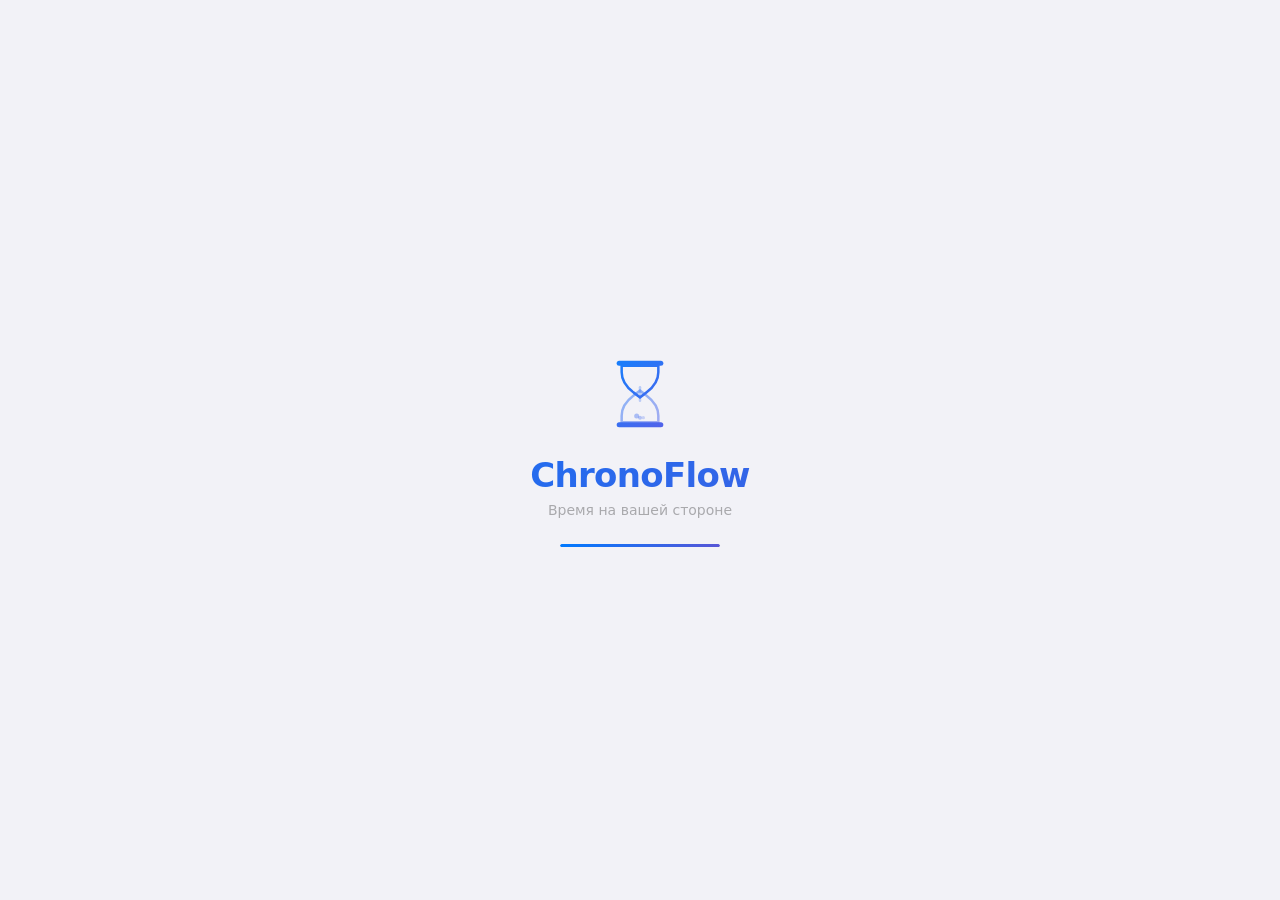
==== commit d43c5840: "2026.09.20" ====
--- a/index.html
+++ b/index.html
@@ -1,460 +1,474 @@
-<!DOCTYPE html>
-<html lang="ru">
-<head>
-<meta charset="UTF-8">
-<meta name="viewport" content="width=device-width, initial-scale=1.0, viewport-fit=cover">
-<meta name="theme-color" content="#000000" media="(prefers-color-scheme: dark)">
-<meta name="theme-color" content="#f2f2f7" media="(prefers-color-scheme: light)">
-<meta name="color-scheme" content="dark light">
-<meta name="mobile-web-app-capable" content="yes">
-<meta name="apple-mobile-web-app-capable" content="yes">
-<meta name="apple-mobile-web-app-status-bar-style" content="black-translucent">
-<meta name="apple-mobile-web-app-title" content="ChronoFlow">
-<meta name="format-detection" content="telephone=no">
-<meta name="description" content="ChronoFlow — считайте дни до важных событий или после них. Визуальные часы, категории, напоминания. Полностью офлайн.">
-<meta name="keywords" content="таймер, счётчик дней, офлайн PWA, сколько прошло, сколько осталось, привычки, даты">
-<meta name="author" content="dituals758">
-<meta name="robots" content="index, follow">
-<link rel="canonical" href="https://dituals758.github.io/ChronoFlow/">
-<meta property="og:type" content="website">
-<meta property="og:url" content="https://dituals758.github.io/ChronoFlow/">
-<meta property="og:title" content="ChronoFlow — Считайте дни до событий">
-<meta property="og:description" content="Не курю 45 дней. До отпуска 128 дней. Визуальные счётчики для всего, что важно. Офлайн PWA.">
-<meta property="og:image" content="https://dituals758.github.io/ChronoFlow/og-image.png">
-<meta property="twitter:card" content="summary_large_image">
-<meta http-equiv="Content-Security-Policy" content="default-src 'self'; style-src 'self' 'unsafe-inline'; script-src 'self' 'unsafe-inline'; img-src 'self' data:;">
-<script type="application/ld+json">
-{"@context":"https://schema.org","@type":"WebApplication","name":"ChronoFlow","description":"Считайте дни до важных событий или после них. Визуальные часы, категории, напоминания. Полностью офлайн PWA.","applicationCategory":"Productivity","operatingSystem":"All","offers":{"@type":"Offer","price":"0","priceCurrency":"USD"},"author":{"@type":"Person","name":"dituals758","url":"https://github.com/dituals758"},"softwareVersion":"2026.09.14.1"}
-</script>
-<title>ChronoFlow</title>
-<link rel="manifest" href="./manifest.json">
-<link rel="icon" type="image/svg+xml" href="./icon.svg">
-<link rel="apple-touch-icon" sizes="180x180" href="./icon-180.png">
-<link rel="apple-touch-icon" sizes="192x192" href="./icon-192.png">
-<link rel="preload" href="./styles.css" as="style">
-<link rel="stylesheet" href="./styles.css">
-</head>
-<body>
-<a href="#main" class="skip-link">Перейти к содержимому</a>
-
-<div id="splash" class="splash" aria-hidden="true">
-<div class="splash-inner">
-<div class="splash-logo">
-<svg width="80" height="80" viewBox="0 0 48 48" fill="none" aria-hidden="true">
-<defs>
-<linearGradient id="splashGrad" x1="0" y1="0" x2="48" y2="48" gradientUnits="userSpaceOnUse">
-<stop offset="0%" stop-color="#0a84ff"/>
-<stop offset="100%" stop-color="#5e5ce6"/>
-</linearGradient>
-</defs>
-<rect x="10" y="4" width="28" height="3" rx="1.5" fill="url(#splashGrad)"/>
-<rect x="10" y="41" width="28" height="3" rx="1.5" fill="url(#splashGrad)"/>
-<path d="M13 7h22v4c0 5-3 9-7 12l-4 3-4-3c-4-3-7-7-7-12V7z" stroke="url(#splashGrad)" stroke-width="1.5" fill="none"/>
-<path d="M13 41h22v-4c0-5-3-9-7-12l-4-3-4 3c-4 3-7 7-7 12v4z" stroke="url(#splashGrad)" stroke-width="1.5" fill="none" opacity=".5"/>
-<path d="M24 20v8" stroke="url(#splashGrad)" stroke-width="1.5" stroke-linecap="round" opacity=".35">
-<animate attributeName="opacity" values=".15;.5;.15" dur="1.8s" repeatCount="indefinite"/>
-</path>
-<circle cx="22" cy="36" r="1.5" fill="url(#splashGrad)" opacity=".4"><animate attributeName="cy" values="36;38;36" dur="2s" repeatCount="indefinite"/></circle>
-<circle cx="26" cy="37" r="1" fill="url(#splashGrad)" opacity=".25"><animate attributeName="cy" values="37;38.5;37" dur="2.4s" repeatCount="indefinite"/></circle>
-<circle cx="24" cy="38" r="1.2" fill="url(#splashGrad)" opacity=".35"><animate attributeName="cy" values="38;39;38" dur="1.6s" repeatCount="indefinite"/></circle>
-</svg>
-</div>
-<div class="splash-name accent-text">ChronoFlow</div>
-<div class="splash-sub">Время на вашей стороне</div>
-<div class="splash-bar"><div class="splash-bar-fill"></div></div>
-</div>
-</div>
-
-<header>
-<div class="hdr">
-<div class="hdr-left">
-<div class="hdr-brand">
-<img class="logo" src="./icon.svg" alt="" aria-hidden="true" width="24" height="24">
-<h1 class="accent-text">ChronoFlow</h1>
-<span class="offline-dot" id="offlineDot" role="status" aria-live="polite" title="Офлайн"></span>
-<span class="hdr-sub" id="hdrSub">Время на вашей стороне</span>
-</div>
-</div>
-<div class="hdr-right">
-<div class="hdr-clock" id="hdrClock" style="opacity:0;transform:translateY(-6px);" aria-live="polite" aria-atomic="true">
-<span id="hdrH">00</span><span class="hdr-colon">:</span><span id="hdrM">00</span><span class="hdr-colon">:</span><span id="hdrS">00</span>
-<span class="hdr-date" id="hdrDate"></span>
-</div>
-<button id="settingsBtn" class="ibtn-s" aria-label="Настройки" title="Настройки"></button>
-<button id="installBtn" class="ibtn-s hidden" aria-label="Установить" title="Установить"></button>
-</div>
-</div>
-</header>
-
-<main id="main">
-<div class="scroll-page" id="scrollPage" aria-label="Основной контент">
-<section id="clockSection" role="region" aria-label="Часы">
-<div class="clock-wrap" id="clockWrap">
-<div class="clock-glass" id="clockGlass" role="img" aria-label="Часы с циферблатом">
-<svg class="clock-svg" id="clockSvg" viewBox="0 0 200 200" aria-hidden="true">
-<defs>
-<filter id="dotGlow" x="-100%" y="-100%" width="300%" height="300%"><feGaussianBlur in="SourceGraphic" stdDeviation="1.5"/></filter>
-<linearGradient id="ringGrad" x1="0%" y1="0%" x2="100%" y2="100%"><stop offset="0%" stop-color="#0a84ff"/><stop offset="100%" stop-color="#5e5ce6"/></linearGradient>
-<linearGradient id="dayRingGrad" x1="0%" y1="0%" x2="100%" y2="100%"><stop offset="0%" stop-color="#30d158"/><stop offset="100%" stop-color="#34c759"/></linearGradient>
-</defs>
-<circle class="ring-bg" cx="100" cy="100" r="88" fill="none" stroke-width="3"/>
-<circle class="ring-progress" id="ringProgress" cx="100" cy="100" r="88" fill="none" stroke-width="3" stroke-linecap="round" transform="rotate(-90 100 100)" stroke="url(#ringGrad)"/>
-<circle class="ring-bg day-ring" cx="100" cy="100" r="76" fill="none" stroke-width="3"/>
-<g id="hourSegments"></g>
-<g class="day-dots" id="dayDots"></g>
-<line id="eventArrow" x1="100" y1="100" x2="100" y2="76" stroke-width="1.5" stroke-linecap="round" opacity="0"/>
-<circle id="activeEventDot" cx="100" cy="100" r="0" fill="currentColor" opacity="0"/>
-<text id="moonPhase" x="172" y="38" text-anchor="middle" class="svg-moon"></text>
-<text id="svgDay" x="100" y="52" text-anchor="middle" fill="currentColor" class="svg-text svg-day"></text>
-<text id="svgSt" x="100" y="64" text-anchor="middle" fill="currentColor" class="svg-text svg-st"></text>
-<text id="svgTime" x="100" y="108" text-anchor="middle" fill="currentColor" class="svg-text svg-time"></text>
-<text id="svgSec" x="100" y="126" text-anchor="middle" fill="currentColor" class="svg-text svg-sec"></text>
-<text id="svgDate" x="100" y="145" text-anchor="middle" fill="currentColor" class="svg-text svg-date"></text>
-<g id="svgTicks"></g>
-</svg>
-<div class="sr-only" id="timeAnnounce"></div>
-</div>
-</div>
-<div class="hero-cta" id="heroCta">
-<p>Создайте первый счётчик — это займёт 10 секунд</p>
-<button class="btn-p" id="heroAddBtn" type="button">Начать</button>
-</div>
-</section>
-
-<section id="timersSection" role="region" aria-label="Счётчики времени">
-<div class="pull-indicator" id="pullIndicator" aria-hidden="true"></div>
-<div class="section-hdr">
-<h2>Счётчики</h2>
-<div class="section-actions">
-<button id="addTimerBtn" class="ibtn-s accent-btn" aria-label="Добавить счётчик" title="Добавить"></button>
-<button id="searchBtn" class="ibtn-s" aria-label="Поиск" title="Поиск"></button>
-<button id="filterBtn" class="ibtn-s" aria-label="Фильтры" title="Фильтры"></button>
-</div>
-</div>
-<div class="search-bar" id="searchBar">
-<label for="searchInput" class="sr-only">Поиск по названию счётчика</label>
-<input type="text" id="searchInput" class="search-input" placeholder="Найти счётчик..." autocomplete="off">
-<button id="searchClear" class="search-clear hidden" aria-label="Очистить поиск"></button>
-</div>
-<div id="timerList" role="list" aria-label="Список счётчиков"></div>
-<div id="emptyState" class="empty" role="status">
-<div class="empty-anim" aria-hidden="true">
-<div class="empty-circle"></div>
-<div class="empty-icon">
-<svg width="40" height="40" viewBox="0 0 48 48" fill="none" aria-hidden="true">
-<defs>
-<linearGradient id="emptyGrad" x1="0" y1="0" x2="48" y2="48" gradientUnits="userSpaceOnUse">
-<stop offset="0%" stop-color="var(--bl)"/>
-<stop offset="100%" stop-color="var(--pu)"/>
-</linearGradient>
-</defs>
-<rect x="10" y="4" width="28" height="3" rx="1.5" fill="url(#emptyGrad)"/>
-<rect x="10" y="41" width="28" height="3" rx="1.5" fill="url(#emptyGrad)"/>
-<path d="M13 7h22v4c0 5-3 9-7 12l-4 3-4-3c-4-3-7-7-7-12V7z" stroke="url(#emptyGrad)" stroke-width="1.5" fill="none"/>
-<path d="M13 41h22v-4c0-5-3-9-7-12l-4-3-4 3c-4 3-7 7-7 12v4z" stroke="url(#emptyGrad)" stroke-width="1.5" fill="none" opacity=".5"/>
-<path d="M24 20v8" stroke="url(#emptyGrad)" stroke-width="1.5" stroke-linecap="round" opacity=".35"/>
-<circle cx="22" cy="36" r="1.5" fill="url(#emptyGrad)" opacity=".4"/>
-<circle cx="26" cy="37" r="1" fill="url(#emptyGrad)" opacity=".25"/>
-<circle cx="24" cy="38" r="1.2" fill="url(#emptyGrad)" opacity=".35"/>
-</svg>
-</div>
-</div>
-<h3 id="emptyTitle"></h3>
-<p id="emptyBody"></p>
-<button class="btn-p" id="emptyBtn"></button>
-</div>
-</section>
-</div>
-</main>
-
-<div class="modal" id="timerModal" role="dialog" aria-modal="true" aria-labelledby="mTitle">
-<div class="modal-backdrop" data-close-modal aria-hidden="true"></div>
-<div class="mc">
-<div class="mc-handle" aria-hidden="true"></div>
-<div class="mc-scroll">
-<div class="mh">
-<h2 id="mTitle">Новый счётчик</h2>
-<button class="ibtn-s" data-close-modal aria-label="Закрыть" title="Закрыть"></button>
-</div>
-<form id="timerForm" novalidate>
-<div class="fg">
-<label for="timerTitle">Название</label>
-<input id="timerTitle" required placeholder="Как вы хотите это запомнить?" autocomplete="off" aria-required="true">
-<span class="cc" id="titleCnt"></span>
-</div>
-<div class="fg">
-<label for="timerType">Тип счётчика</label>
-<div class="select-wrap"><select id="timerType">
-<option value="elapsed">Сколько прошло с даты</option>
-<option value="countdown">Сколько осталось до даты</option>
-</select></div>
-</div>
-<div class="fg">
-<label for="timerDate">Дата</label>
-<div class="date-input-wrap">
-<input type="datetime-local" id="timerDate" required aria-required="true">
-<button type="button" class="date-picker-btn reset-time-btn" id="resetTimeBtn" aria-label="Текущее время"></button>
-<button type="button" class="date-picker-btn" id="datePickerBtn" aria-label="Открыть календарь"></button>
-</div>
-<div class="quick-date-btns">
-<button type="button" class="btn-s quick-date" data-offset="0">Сегодня</button>
-<button type="button" class="btn-s quick-date" data-offset="1">Завтра</button>
-<button type="button" class="btn-s quick-date" data-offset="7">Через неделю</button>
-<button type="button" class="btn-s quick-date" data-offset="30">+1 месяц</button>
-</div>
-</div>
-<div class="fg">
-<label>Цвет</label>
-<div class="color-pick" id="colorPick">
-<button type="button" class="cp active" data-c="#60cdff" style="--c:#60cdff" aria-label="Голубой"></button>
-<button type="button" class="cp" data-c="#b490ff" style="--c:#b490ff" aria-label="Фиолетовый"></button>
-<button type="button" class="cp" data-c="#ff7eb3" style="--c:#ff7eb3" aria-label="Розовый"></button>
-<button type="button" class="cp" data-c="#00d4aa" style="--c:#00d4aa" aria-label="Бирюзовый"></button>
-<button type="button" class="cp" data-c="#ff8c00" style="--c:#ff8c00" aria-label="Оранжевый"></button>
-<button type="button" class="cp" data-c="#ff6b6b" style="--c:#ff6b6b" aria-label="Красный"></button>
-<button type="button" class="cp" data-c="#6ccb5f" style="--c:#6ccb5f" aria-label="Зелёный"></button>
-<button type="button" class="cp cp-custom" id="customColorBtn" aria-label="Свой цвет"></button>
-</div>
-<div class="hsl-popup" id="hslPopup" role="dialog" aria-label="Выбор цвета">
-<div class="hsl-preview" id="hslPreview"></div>
-<div class="hsl-sliders">
-<div class="hsl-row"><label for="hslH">H</label><input type="range" id="hslH" min="0" max="360" value="200" class="hsl-range hsl-h"><span id="hslHVal">200</span></div>
-<div class="hsl-row"><label for="hslS">S</label><input type="range" id="hslS" min="0" max="100" value="100" class="hsl-range hsl-s"><span id="hslSVal">100</span></div>
-<div class="hsl-row"><label for="hslL">L</label><input type="range" id="hslL" min="10" max="90" value="55" class="hsl-range hsl-l"><span id="hslLVal">55</span></div>
-</div>
-<button type="button" class="btn-p" id="hslApply">Готово</button>
-</div>
-</div>
-<div class="fg">
-<label for="timerCategory">Категория</label>
-<div class="select-wrap"><select id="timerCategory">
-<option value="">Без категории</option>
-<option value="work">Работа</option>
-<option value="health">Здоровье</option>
-<option value="personal">Личное</option>
-<option value="study">Учёба</option>
-<option value="travel">Путешествия</option>
-</select></div>
-</div>
-<div class="fg">
-<label for="timerRecurring">Повтор</label>
-<div class="select-wrap"><select id="timerRecurring">
-<option value="">Одноразовый</option>
-<option value="weekly">Каждую неделю</option>
-<option value="monthly">Каждый месяц</option>
-<option value="yearly">Каждый год</option>
-</select></div>
-</div>
-<div class="fg">
-<div class="sr">
-<label for="timerReminder">Напоминание</label>
-<label class="sw"><input type="checkbox" id="timerReminder"><span class="sl"></span></label>
-</div>
-</div>
-<div class="fa">
-<button type="button" class="btn-s" data-close-modal>Отмена</button>
-<button type="submit" class="btn-p" id="saveBtn">Сохранить</button>
-</div>
-<div class="fa" id="saveMoreRow" style="display:none">
-<button type="button" class="btn-s fw" id="saveMoreBtn">Сохранить и создать ещё</button>
-</div>
-</form>
-</div>
-</div>
-</div>
-
-<div class="modal" id="fModal" role="dialog" aria-modal="true" aria-labelledby="fModalTitle">
-<div class="modal-backdrop" data-close-modal aria-hidden="true"></div>
-<div class="mc">
-<div class="mc-handle" aria-hidden="true"></div>
-<div class="mc-scroll">
-<div class="mh">
-<h2 id="fModalTitle">Фильтры</h2>
-<button class="ibtn-s" data-close-modal aria-label="Закрыть"></button>
-</div>
-<div class="fg">
-<label for="fSelect">Тип</label>
-<div class="select-wrap"><select id="fSelect">
-<option value="all">Все счётчики</option>
-<option value="elapsed">Только «прошло»</option>
-<option value="countdown">Только «осталось»</option>
-</select></div>
-</div>
-<div class="fg">
-<label for="sortSelect">Сортировка</label>
-<div class="select-wrap"><select id="sortSelect">
-<option value="order">Мой порядок</option>
-<option value="created">Сначала новые</option>
-<option value="date">По дате события</option>
-<option value="name">По алфавиту</option>
-</select></div>
-</div>
-<div class="fg">
-<label for="catSelect">Категория</label>
-<div class="select-wrap"><select id="catSelect">
-<option value="all">Все категории</option>
-<option value="">Без категории</option>
-<option value="work">Работа</option>
-<option value="health">Здоровье</option>
-<option value="personal">Личное</option>
-<option value="study">Учёба</option>
-<option value="travel">Путешествия</option>
-</select></div>
-</div>
-<div class="fg">
-<label>Шаблоны</label>
-<div class="tpl-grid"></div>
-</div>
-<div class="fa">
-<button class="btn-s" id="exportImgBtn">Картинка</button>
-<button class="btn-p" id="applyFBtn">Применить</button>
-</div>
-</div>
-</div>
-</div>
-
-<div class="modal" id="sModal" role="dialog" aria-modal="true" aria-labelledby="sModalTitle">
-<div class="modal-backdrop" data-close-modal aria-hidden="true"></div>
-<div class="mc">
-<div class="mc-handle" aria-hidden="true"></div>
-<div class="mc-scroll">
-<div class="mh">
-<h2 id="sModalTitle" class="accent-text">Настройки</h2>
-<button class="ibtn-s" data-close-modal aria-label="Закрыть"></button>
-</div>
-<div class="sg">
-<h3>Внешний вид</h3>
-<div class="sr"><label for="themeSel">Тема</label>
-<div class="select-wrap select-sm"><select id="themeSel">
-<option value="system">Системная</option>
-<option value="dark">Тёмная</option>
-<option value="light">Светлая</option>
-</select></div></div>
-<div class="sr"><label for="animToggle">Анимации</label>
-<label class="sw"><input type="checkbox" id="animToggle" checked><span class="sl"></span></label></div>
-<div class="sr"><label for="dateFormat">Формат даты</label>
-<div class="select-wrap select-sm"><select id="dateFormat">
-<option value="DD.MM.YYYY">ДД.ММ.ГГГГ</option>
-<option value="MM/DD/YYYY">ММ/ДД/ГГГГ</option>
-<option value="YYYY-MM-DD">ГГГГ-ММ-ДД</option>
-</select></div></div>
-<div class="sr"><label for="weekStart">Начало недели</label>
-<div class="select-wrap select-sm"><select id="weekStart">
-<option value="1">Понедельник</option>
-<option value="0">Воскресенье</option>
-</select></div></div>
-<div class="sr"><label for="groupToggle">Группировать по категориям</label>
-<label class="sw"><input type="checkbox" id="groupToggle"><span class="sl"></span></label></div>
-</div>
-<div class="sg">
-<h3>Уведомления</h3>
-<div class="sr"><label for="notifEnabled">Включить</label>
-<label class="sw"><input type="checkbox" id="notifEnabled" checked><span class="sl"></span></label></div>
-<div class="sr"><label for="notifPeriod">Оповещать за</label>
-<div class="select-wrap select-sm"><select id="notifPeriod">
-<option value="7">7 дней</option>
-<option value="3" selected>3 дня</option>
-<option value="1">1 день</option>
-<option value="0">В день события</option>
-</select></div></div>
-<div class="sr"><label for="praiseEnabled">Похвалы за привычки</label>
-<label class="sw"><input type="checkbox" id="praiseEnabled" checked><span class="sl"></span></label></div>
-<div class="sr"><label for="praiseInterval">Хвалить каждые</label>
-<div class="select-wrap select-sm"><select id="praiseInterval">
-<option value="7">7 дней</option>
-<option value="30" selected>30 дней</option>
-<option value="100">100 дней</option>
-<option value="365">1 год</option>
-</select></div></div>
-<p class="ai">Уведомления показываются, пока приложение открыто. Отдельные напоминания можно отключить кнопкой 🔔 на карточке.</p>
-</div>
-<div class="sg">
-<h3>Данные</h3>
-<button class="btn-s fw" id="exportBtn">Экспорт (JSON)</button>
-<button class="btn-s fw" id="importBtn">Импорт</button>
-<button class="btn-s fw" id="exportIcsBtn">Экспорт в календарь (.ics)</button>
-<button class="btn-d fw" id="clearBtn">Очистить всё</button>
-</div>
-<div class="sg">
-<h3>О приложении</h3>
-<div class="about">
-<div class="about-logo" aria-hidden="true"><img class="logo" src="./icon.svg" alt="" width="48" height="48"></div>
-<div class="about-name accent-text">ChronoFlow</div>
-<div class="about-ver" id="aboutVer"></div>
-<p class="about-tag">Время на вашей стороне</p>
-</div>
-<p class="ai">ChronoFlow — офлайн-таймер для всего, что важно. Считайте дни до событий или после них. Ноль серверов, ноль регистрации.</p>
-<ul class="about-features">
-<li>Два режима: «прошло» и «осталось»</li>
-<li>G-SHOCK-часы: сегменты дня, стрелка события, Луна</li>
-<li>Категории и повторяющиеся счётчики</li>
-<li>Напоминания и похвалы за привычки</li>
-<li>Свайпы, drag-and-drop, pull-to-refresh</li>
-<li>Экспорт JSON / PNG / ICS</li>
-<li>Полностью офлайн PWA</li>
-</ul>
-<div class="about-links">
-<a href="./about.html" target="_blank" rel="noopener" class="about-link">
-<span class="link-icon"><img src="./icon.svg" alt="" width="24" height="24"></span>
-<span class="link-label">О проекте</span>
-<span class="link-chevron"><svg viewBox="0 0 24 24" fill="none" stroke="currentColor" stroke-width="1.5"><path d="M9 6l6 6-6 6"/></svg></span>
-</a>
-<a href="./privacy.html" target="_blank" rel="noopener" class="about-link">
-<span class="link-icon"><svg viewBox="0 0 24 24" fill="none" stroke="currentColor" stroke-width="1.5"><rect x="3" y="11" width="18" height="11" rx="2"/><path d="M7 11V7a5 5 0 0110 0v4"/></svg></span>
-<span class="link-label">Политика конфиденциальности</span>
-<span class="link-chevron"><svg viewBox="0 0 24 24" fill="none" stroke="currentColor" stroke-width="1.5"><path d="M9 6l6 6-6 6"/></svg></span>
-</a>
-<a href="./terms.html" target="_blank" rel="noopener" class="about-link">
-<span class="link-icon"><svg viewBox="0 0 24 24" fill="none" stroke="currentColor" stroke-width="1.5"><path d="M14 2H6a2 2 0 00-2 2v16a2 2 0 002 2h12a2 2 0 002-2V8l-6-6z"/><path d="M14 2v6h6"/></svg></span>
-<span class="link-label">Условия использования</span>
-<span class="link-chevron"><svg viewBox="0 0 24 24" fill="none" stroke="currentColor" stroke-width="1.5"><path d="M9 6l6 6-6 6"/></svg></span>
-</a>
-<a href="https://github.com/dituals758/ChronoFlow" target="_blank" rel="noopener noreferrer" class="about-link">
-<span class="link-icon"><svg viewBox="0 0 24 24" fill="none" stroke="currentColor" stroke-width="1.5"><path d="M16 8l4 4-4 4M8 8l-4 4 4 4"/></svg></span>
-<span class="link-label">GitHub</span>
-<span class="link-chevron"><svg viewBox="0 0 24 24" fill="none" stroke="currentColor" stroke-width="1.5"><path d="M9 6l6 6-6 6"/></svg></span>
-</a>
-</div>
-<div class="about-credits">
-<p class="ai">Разработано: <strong>dituals758</strong></p>
-<p class="ai">AI-соавтор: <strong>MiMo Code</strong> (Xiaomi MiMo Team)</p>
-<p class="ai" style="margin-top:4px;">Лицензия: <strong>MIT</strong></p>
-<p class="ai" style="margin-top:4px;font-size:12px;color:var(--t3);">© 2026 ChronoFlow</p>
-</div>
-</div>
-<div class="sg">
-<h3>Что нового</h3>
-<div class="changelog" id="changelogBlock">
-<h4 id="changelogTitle">Версия 2026.09.14.1</h4>
-<ul id="changelogList"><li>Загрузка…</li></ul>
-<span class="date" id="changelogDate">Выпущено 14 сентября 2026 г.</span>
-</div>
-</div>
-</div>
-</div>
-</div>
-
-<div class="confirm-modal" id="confirmModal" role="alertdialog" aria-modal="true" aria-labelledby="confirmTitle" aria-describedby="confirmMsg">
-<div class="confirm-backdrop"></div>
-<div class="confirm-box">
-<h3 id="confirmTitle">Подтверждение</h3>
-<p id="confirmMsg">Вы уверены?</p>
-<div class="confirm-actions">
-<button class="btn-s fw" id="confirmCancel">Отмена</button>
-<button class="btn-s fw btn-danger" id="confirmOk">Удалить</button>
-</div>
-</div>
-</div>
-
-<label for="importFile" class="sr-only">Импорт данных из JSON</label>
-<input type="file" id="importFile" accept=".json,application/json" class="hidden">
-<div class="notif toast" id="notif" role="alert" aria-live="assertive"></div>
-<div id="dragTip" class="drag-tip">
-<span class="tip-icon">⇅</span>
-<span>Перетаскивайте счётчики, удерживая палец на ручке с точками.</span>
-<button class="tip-close" aria-label="Закрыть">✕</button>
-</div>
-<script src="./version.js"></script>
-<script src="./app.js"></script>
-</body>
+<!DOCTYPE html>
+<html lang="ru">
+<head>
+<meta charset="UTF-8">
+<meta name="viewport" content="width=device-width, initial-scale=1.0, viewport-fit=cover">
+<meta name="theme-color" content="#000000" media="(prefers-color-scheme: dark)">
+<meta name="theme-color" content="#f2f2f7" media="(prefers-color-scheme: light)">
+<meta name="color-scheme" content="dark light">
+<meta name="mobile-web-app-capable" content="yes">
+<meta name="apple-mobile-web-app-capable" content="yes">
+<meta name="apple-mobile-web-app-status-bar-style" content="black-translucent">
+<meta name="apple-mobile-web-app-title" content="ChronoFlow">
+<meta name="format-detection" content="telephone=no">
+<meta name="description" content="ChronoFlow — считайте дни до важных событий или после них. Визуальные часы, категории, напоминания. Полностью офлайн.">
+<meta name="keywords" content="таймер, счётчик дней, офлайн PWA, сколько прошло, сколько осталось, привычки, даты">
+<meta name="author" content="dituals758">
+<meta name="robots" content="index, follow">
+<link rel="canonical" href="https://dituals758.github.io/ChronoFlow/">
+<meta property="og:type" content="website">
+<meta property="og:url" content="https://dituals758.github.io/ChronoFlow/">
+<meta property="og:title" content="ChronoFlow — Считайте дни до событий">
+<meta property="og:description" content="Не курю 45 дней. До отпуска 128 дней. Визуальные счётчики для всего, что важно. Офлайн PWA.">
+<meta property="og:image" content="https://dituals758.github.io/ChronoFlow/og-image.png">
+<meta property="twitter:card" content="summary_large_image">
+<meta http-equiv="Content-Security-Policy" content="default-src 'self'; style-src 'self' 'unsafe-inline'; script-src 'self' 'unsafe-inline'; img-src 'self' data:;">
+<script type="application/ld+json">
+{"@context":"https://schema.org","@type":"WebApplication","name":"ChronoFlow","description":"Считайте дни до важных событий или после них. Визуальные часы, категории, напоминания. Полностью офлайн PWA.","applicationCategory":"Productivity","operatingSystem":"All","offers":{"@type":"Offer","price":"0","priceCurrency":"USD"},"author":{"@type":"Person","name":"dituals758","url":"https://github.com/dituals758"},"softwareVersion":"2026.09.20"}
+</script>
+<title>ChronoFlow</title>
+<link rel="manifest" href="./manifest.json">
+<link rel="icon" type="image/svg+xml" href="./icon.svg">
+<link rel="apple-touch-icon" sizes="180x180" href="./icon-180.png">
+<link rel="apple-touch-icon" sizes="192x192" href="./icon-192.png">
+<link rel="preload" href="./styles.css" as="style">
+<link rel="stylesheet" href="./styles.css">
+</head>
+<body>
+<a href="#main" class="skip-link">Перейти к содержимому</a>
+
+<div id="splash" class="splash" aria-hidden="true">
+<div class="splash-inner">
+<div class="splash-logo">
+<svg width="80" height="80" viewBox="0 0 48 48" fill="none" aria-hidden="true">
+<defs>
+<linearGradient id="splashGrad" x1="0" y1="0" x2="48" y2="48" gradientUnits="userSpaceOnUse">
+<stop offset="0%" stop-color="#0a84ff"/>
+<stop offset="100%" stop-color="#5e5ce6"/>
+</linearGradient>
+</defs>
+<rect x="10" y="4" width="28" height="3" rx="1.5" fill="url(#splashGrad)"/>
+<rect x="10" y="41" width="28" height="3" rx="1.5" fill="url(#splashGrad)"/>
+<path d="M13 7h22v4c0 5-3 9-7 12l-4 3-4-3c-4-3-7-7-7-12V7z" stroke="url(#splashGrad)" stroke-width="1.5" fill="none"/>
+<path d="M13 41h22v-4c0-5-3-9-7-12l-4-3-4 3c-4 3-7 7-7 12v4z" stroke="url(#splashGrad)" stroke-width="1.5" fill="none" opacity=".5"/>
+<path d="M24 20v8" stroke="url(#splashGrad)" stroke-width="1.5" stroke-linecap="round" opacity=".35">
+<animate attributeName="opacity" values=".15;.5;.15" dur="1.8s" repeatCount="indefinite"/>
+</path>
+<circle cx="22" cy="36" r="1.5" fill="url(#splashGrad)" opacity=".4"><animate attributeName="cy" values="36;38;36" dur="2s" repeatCount="indefinite"/></circle>
+<circle cx="26" cy="37" r="1" fill="url(#splashGrad)" opacity=".25"><animate attributeName="cy" values="37;38.5;37" dur="2.4s" repeatCount="indefinite"/></circle>
+<circle cx="24" cy="38" r="1.2" fill="url(#splashGrad)" opacity=".35"><animate attributeName="cy" values="38;39;38" dur="1.6s" repeatCount="indefinite"/></circle>
+</svg>
+</div>
+<div class="splash-name accent-text">ChronoFlow</div>
+<div class="splash-sub">Время на вашей стороне</div>
+<div class="splash-bar"><div class="splash-bar-fill"></div></div>
+</div>
+</div>
+
+<header>
+<div class="hdr">
+<div class="hdr-left">
+<div class="hdr-brand">
+<img class="logo" src="./icon.svg" alt="" aria-hidden="true" width="24" height="24">
+<h1 class="accent-text">ChronoFlow</h1>
+<span class="offline-dot" id="offlineDot" role="status" aria-live="polite" title="Офлайн"></span>
+<span class="hdr-sub" id="hdrSub">Время на вашей стороне</span>
+</div>
+</div>
+<div class="hdr-right">
+<div class="hdr-clock" id="hdrClock" style="opacity:0;transform:translateY(-6px);" aria-live="polite" aria-atomic="true">
+<span id="hdrH">00</span><span class="hdr-colon">:</span><span id="hdrM">00</span><span class="hdr-colon">:</span><span id="hdrS">00</span>
+<span class="hdr-date" id="hdrDate"></span>
+</div>
+<button id="settingsBtn" class="ibtn-s" aria-label="Настройки" title="Настройки"></button>
+<button id="installBtn" class="ibtn-s hidden" aria-label="Установить" title="Установить"></button>
+</div>
+</div>
+</header>
+
+<main id="main">
+<div class="scroll-page" id="scrollPage" aria-label="Основной контент">
+<section id="clockSection" role="region" aria-label="Часы">
+<div class="clock-wrap" id="clockWrap">
+<div class="clock-stage">
+<div class="clock-glass" id="clockGlass" role="img" aria-label="Часы с циферблатом">
+<svg class="clock-svg" id="clockSvg" viewBox="0 0 200 200" aria-hidden="true">
+<defs>
+<filter id="dotGlow" x="-100%" y="-100%" width="300%" height="300%"><feGaussianBlur in="SourceGraphic" stdDeviation="1.5"/></filter>
+<filter id="activeDotGlow" x="-200%" y="-200%" width="500%" height="500%">
+<feGaussianBlur in="SourceGraphic" stdDeviation="3" result="b"/>
+<feMerge><feMergeNode in="b"/><feMergeNode in="SourceGraphic"/></feMerge>
+</filter>
+<linearGradient id="ringGrad" x1="0%" y1="0%" x2="100%" y2="100%"><stop offset="0%" stop-color="#0a84ff"/><stop offset="100%" stop-color="#5e5ce6"/></linearGradient>
+<linearGradient id="dayRingGrad" x1="0%" y1="0%" x2="100%" y2="100%"><stop offset="0%" stop-color="#30d158"/><stop offset="100%" stop-color="#34c759"/></linearGradient>
+</defs>
+<g id="stars"></g>
+<circle class="ring-bg" cx="100" cy="100" r="88" fill="none" stroke-width="3"/>
+<circle class="ring-progress" id="ringProgress" cx="100" cy="100" r="88" fill="none" stroke-width="3" stroke-linecap="round" transform="rotate(-90 100 100)" stroke="url(#ringGrad)"/>
+<circle class="ring-bg day-ring" cx="100" cy="100" r="76" fill="none" stroke-width="3"/>
+<g id="hourSegments"></g>
+<g class="day-dots" id="dayDots"></g>
+<line id="eventArrow" x1="100" y1="45" x2="100" y2="21" stroke-width="1.5" stroke-linecap="round" opacity="0"/>
+<circle id="clockWave" cx="100" cy="12" r="1.5" fill="currentColor" opacity="0"/>
+<circle id="activeEventDot" cx="100" cy="100" r="0" fill="currentColor" opacity="0"/>
+<text id="svgDay" x="100" y="52" text-anchor="middle" fill="currentColor" class="svg-text svg-day"></text>
+<text id="svgSt" x="100" y="64" text-anchor="middle" fill="currentColor" class="svg-text svg-st"></text>
+<text id="svgTime" x="100" y="108" text-anchor="middle" fill="currentColor" class="svg-text svg-time"></text>
+<text id="svgSec" x="100" y="126" text-anchor="middle" fill="currentColor" class="svg-text svg-sec"></text>
+<text id="svgDate" x="100" y="145" text-anchor="middle" fill="currentColor" class="svg-text svg-date"></text>
+<g id="svgTicks"></g>
+</svg>
+<div class="sr-only" id="timeAnnounce"></div>
+</div>
+<div class="moon-badge" id="moonPhase" aria-hidden="true"></div>
+</div>
+</div>
+<div class="hero-cta" id="heroCta">
+<p>Создайте первый счётчик — это займёт 10 секунд</p>
+<button class="btn-p" id="heroAddBtn" type="button">Начать</button>
+</div>
+</section>
+
+<section id="timersSection" role="region" aria-label="Счётчики времени">
+<div class="pull-indicator" id="pullIndicator" aria-hidden="true"></div>
+<div class="section-hdr">
+<h2>Счётчики</h2>
+<div class="section-actions">
+<button id="addTimerBtn" class="ibtn-s accent-btn" aria-label="Добавить счётчик" title="Добавить"></button>
+<button id="searchBtn" class="ibtn-s" aria-label="Поиск" title="Поиск"></button>
+<button id="filterBtn" class="ibtn-s" aria-label="Фильтры" title="Фильтры"></button>
+</div>
+</div>
+<div class="search-bar" id="searchBar">
+<label for="searchInput" class="sr-only">Поиск по названию счётчика</label>
+<input type="text" id="searchInput" class="search-input" placeholder="Найти счётчик..." autocomplete="off">
+<button id="searchClear" class="search-clear hidden" aria-label="Очистить поиск"></button>
+</div>
+<div id="skeleton" class="skeleton-wrap" aria-hidden="true">
+<div class="skeleton"><div class="sk-line"></div><div class="sk-line short"></div><div class="sk-block"></div></div>
+<div class="skeleton"><div class="sk-line"></div><div class="sk-line short"></div><div class="sk-block"></div></div>
+</div>
+<div id="timerList" role="list" aria-label="Список счётчиков"></div>
+<div id="emptyState" class="empty hidden" role="status">
+<div class="empty-anim" aria-hidden="true">
+<div class="empty-circle"></div>
+<div class="empty-icon">
+<svg width="40" height="40" viewBox="0 0 48 48" fill="none" aria-hidden="true">
+<defs>
+<linearGradient id="emptyGrad" x1="0" y1="0" x2="48" y2="48" gradientUnits="userSpaceOnUse">
+<stop offset="0%" stop-color="var(--bl)"/>
+<stop offset="100%" stop-color="var(--pu)"/>
+</linearGradient>
+</defs>
+<rect x="10" y="4" width="28" height="3" rx="1.5" fill="url(#emptyGrad)"/>
+<rect x="10" y="41" width="28" height="3" rx="1.5" fill="url(#emptyGrad)"/>
+<path d="M13 7h22v4c0 5-3 9-7 12l-4 3-4-3c-4-3-7-7-7-12V7z" stroke="url(#emptyGrad)" stroke-width="1.5" fill="none"/>
+<path d="M13 41h22v-4c0-5-3-9-7-12l-4-3-4 3c-4 3-7 7-7 12v4z" stroke="url(#emptyGrad)" stroke-width="1.5" fill="none" opacity=".5"/>
+<path d="M24 20v8" stroke="url(#emptyGrad)" stroke-width="1.5" stroke-linecap="round" opacity=".35"/>
+<circle cx="22" cy="36" r="1.5" fill="url(#emptyGrad)" opacity=".4"/>
+<circle cx="26" cy="37" r="1" fill="url(#emptyGrad)" opacity=".25"/>
+<circle cx="24" cy="38" r="1.2" fill="url(#emptyGrad)" opacity=".35"/>
+</svg>
+</div>
+</div>
+<h3 id="emptyTitle"></h3>
+<p id="emptyBody"></p>
+<button class="btn-p" id="emptyBtn"></button>
+</div>
+</section>
+</div>
+</main>
+
+<div class="modal" id="timerModal" role="dialog" aria-modal="true" aria-labelledby="mTitle">
+<div class="modal-backdrop" data-close-modal aria-hidden="true"></div>
+<div class="mc">
+<div class="mc-handle" aria-hidden="true"></div>
+<div class="mc-scroll">
+<div class="mh">
+<h2 id="mTitle">Новый счётчик</h2>
+<button class="ibtn-s" data-close-modal aria-label="Закрыть" title="Закрыть"></button>
+</div>
+<form id="timerForm" novalidate>
+<div class="fg">
+<label for="timerTitle">Название</label>
+<input id="timerTitle" required placeholder="Как вы хотите это запомнить?" autocomplete="off" aria-required="true">
+<span class="cc" id="titleCnt"></span>
+</div>
+<div class="fg">
+<label for="timerType">Тип счётчика</label>
+<div class="select-wrap"><select id="timerType">
+<option value="elapsed">Сколько прошло с даты</option>
+<option value="countdown">Сколько осталось до даты</option>
+</select></div>
+</div>
+<div class="fg">
+<label for="timerDate">Дата</label>
+<div class="date-input-wrap">
+<input type="datetime-local" id="timerDate" required aria-required="true">
+<button type="button" class="date-picker-btn reset-time-btn" id="resetTimeBtn" aria-label="Текущее время"></button>
+<button type="button" class="date-picker-btn" id="datePickerBtn" aria-label="Открыть календарь"></button>
+</div>
+<div class="quick-date-btns">
+<button type="button" class="btn-s quick-date" data-offset="0">Сегодня</button>
+<button type="button" class="btn-s quick-date" data-offset="1">Завтра</button>
+<button type="button" class="btn-s quick-date" data-offset="7">Через неделю</button>
+<button type="button" class="btn-s quick-date" data-offset="30">+1 месяц</button>
+</div>
+</div>
+<div class="fg">
+<label>Цвет</label>
+<div class="color-pick" id="colorPick">
+<button type="button" class="cp active" data-c="#60cdff" style="--c:#60cdff" aria-label="Голубой"></button>
+<button type="button" class="cp" data-c="#b490ff" style="--c:#b490ff" aria-label="Фиолетовый"></button>
+<button type="button" class="cp" data-c="#ff7eb3" style="--c:#ff7eb3" aria-label="Розовый"></button>
+<button type="button" class="cp" data-c="#00d4aa" style="--c:#00d4aa" aria-label="Бирюзовый"></button>
+<button type="button" class="cp" data-c="#ff8c00" style="--c:#ff8c00" aria-label="Оранжевый"></button>
+<button type="button" class="cp" data-c="#ff6b6b" style="--c:#ff6b6b" aria-label="Красный"></button>
+<button type="button" class="cp" data-c="#6ccb5f" style="--c:#6ccb5f" aria-label="Зелёный"></button>
+<button type="button" class="cp cp-custom" id="customColorBtn" aria-label="Свой цвет"></button>
+</div>
+<div class="hsl-popup" id="hslPopup" role="dialog" aria-label="Выбор цвета">
+<div class="hsl-preview" id="hslPreview"></div>
+<div class="hsl-sliders">
+<div class="hsl-row"><label for="hslH">H</label><input type="range" id="hslH" min="0" max="360" value="200" class="hsl-range hsl-h"><span id="hslHVal">200</span></div>
+<div class="hsl-row"><label for="hslS">S</label><input type="range" id="hslS" min="0" max="100" value="100" class="hsl-range hsl-s"><span id="hslSVal">100</span></div>
+<div class="hsl-row"><label for="hslL">L</label><input type="range" id="hslL" min="10" max="90" value="55" class="hsl-range hsl-l"><span id="hslLVal">55</span></div>
+</div>
+<button type="button" class="btn-p" id="hslApply">Готово</button>
+</div>
+</div>
+<div class="fg">
+<label for="timerCategory">Категория</label>
+<div class="select-wrap"><select id="timerCategory">
+<option value="">Без категории</option>
+<option value="work">Работа</option>
+<option value="health">Здоровье</option>
+<option value="personal">Личное</option>
+<option value="study">Учёба</option>
+<option value="travel">Путешествия</option>
+</select></div>
+</div>
+<div class="fg">
+<label for="timerRecurring">Повтор</label>
+<div class="select-wrap"><select id="timerRecurring">
+<option value="">Одноразовый</option>
+<option value="weekly">Каждую неделю</option>
+<option value="monthly">Каждый месяц</option>
+<option value="yearly">Каждый год</option>
+</select></div>
+</div>
+<div class="fg">
+<div class="sr">
+<label for="timerReminder">Напоминание</label>
+<label class="sw"><input type="checkbox" id="timerReminder"><span class="sl"></span></label>
+</div>
+</div>
+<div class="fa">
+<button type="button" class="btn-s" data-close-modal>Отмена</button>
+<button type="submit" class="btn-p" id="saveBtn">Сохранить</button>
+</div>
+<div class="fa" id="saveMoreRow" style="display:none">
+<button type="button" class="btn-s fw" id="saveMoreBtn">Сохранить и создать ещё</button>
+</div>
+</form>
+</div>
+</div>
+</div>
+
+<div class="modal" id="fModal" role="dialog" aria-modal="true" aria-labelledby="fModalTitle">
+<div class="modal-backdrop" data-close-modal aria-hidden="true"></div>
+<div class="mc">
+<div class="mc-handle" aria-hidden="true"></div>
+<div class="mc-scroll">
+<div class="mh">
+<h2 id="fModalTitle">Фильтры</h2>
+<button class="ibtn-s" data-close-modal aria-label="Закрыть"></button>
+</div>
+<div class="fg">
+<label for="fSelect">Тип</label>
+<div class="select-wrap"><select id="fSelect">
+<option value="all">Все счётчики</option>
+<option value="elapsed">Только «прошло»</option>
+<option value="countdown">Только «осталось»</option>
+</select></div>
+</div>
+<div class="fg">
+<label for="sortSelect">Сортировка</label>
+<div class="select-wrap"><select id="sortSelect">
+<option value="order">Мой порядок</option>
+<option value="created">Сначала новые</option>
+<option value="date">По дате события</option>
+<option value="name">По алфавиту</option>
+</select></div>
+</div>
+<div class="fg">
+<label for="catSelect">Категория</label>
+<div class="select-wrap"><select id="catSelect">
+<option value="all">Все категории</option>
+<option value="">Без категории</option>
+<option value="work">Работа</option>
+<option value="health">Здоровье</option>
+<option value="personal">Личное</option>
+<option value="study">Учёба</option>
+<option value="travel">Путешествия</option>
+</select></div>
+</div>
+<div class="fg">
+<label>Шаблоны</label>
+<div class="tpl-grid"></div>
+</div>
+<div class="fa">
+<button class="btn-s" id="exportImgBtn">Картинка</button>
+<button class="btn-p" id="applyFBtn">Применить</button>
+</div>
+</div>
+</div>
+</div>
+
+<div class="modal" id="sModal" role="dialog" aria-modal="true" aria-labelledby="sModalTitle">
+<div class="modal-backdrop" data-close-modal aria-hidden="true"></div>
+<div class="mc">
+<div class="mc-handle" aria-hidden="true"></div>
+<div class="mc-scroll">
+<div class="mh">
+<h2 id="sModalTitle" class="accent-text">Настройки</h2>
+<button class="ibtn-s" data-close-modal aria-label="Закрыть"></button>
+</div>
+<div class="sg">
+<h3>Внешний вид</h3>
+<div class="sr"><label for="themeSel">Тема</label>
+<div class="select-wrap select-sm"><select id="themeSel">
+<option value="system">Системная</option>
+<option value="dark">Тёмная</option>
+<option value="light">Светлая</option>
+</select></div></div>
+<div class="sr"><label for="animToggle">Анимации</label>
+<label class="sw"><input type="checkbox" id="animToggle" checked><span class="sl"></span></label></div>
+<div class="sr"><label for="soundToggle">Звуки</label>
+<label class="sw"><input type="checkbox" id="soundToggle"><span class="sl"></span></label></div>
+<div class="sr"><label for="dateFormat">Формат даты</label>
+<div class="select-wrap select-sm"><select id="dateFormat">
+<option value="DD.MM.YYYY">ДД.ММ.ГГГГ</option>
+<option value="MM/DD/YYYY">ММ/ДД/ГГГГ</option>
+<option value="YYYY-MM-DD">ГГГГ-ММ-ДД</option>
+</select></div></div>
+<div class="sr"><label for="weekStart">Начало недели</label>
+<div class="select-wrap select-sm"><select id="weekStart">
+<option value="1">Понедельник</option>
+<option value="0">Воскресенье</option>
+</select></div></div>
+<div class="sr"><label for="groupToggle">Группировать по категориям</label>
+<label class="sw"><input type="checkbox" id="groupToggle"><span class="sl"></span></label></div>
+</div>
+<div class="sg">
+<h3>Уведомления</h3>
+<div class="sr"><label for="notifEnabled">Включить</label>
+<label class="sw"><input type="checkbox" id="notifEnabled" checked><span class="sl"></span></label></div>
+<div class="sr"><label for="notifPeriod">Оповещать за</label>
+<div class="select-wrap select-sm"><select id="notifPeriod">
+<option value="7">7 дней</option>
+<option value="3" selected>3 дня</option>
+<option value="1">1 день</option>
+<option value="0">В день события</option>
+</select></div></div>
+<div class="sr"><label for="praiseEnabled">Похвалы за привычки</label>
+<label class="sw"><input type="checkbox" id="praiseEnabled" checked><span class="sl"></span></label></div>
+<div class="sr"><label for="praiseInterval">Хвалить каждые</label>
+<div class="select-wrap select-sm"><select id="praiseInterval">
+<option value="7">7 дней</option>
+<option value="30" selected>30 дней</option>
+<option value="100">100 дней</option>
+<option value="365">1 год</option>
+</select></div></div>
+<p class="ai">Уведомления показываются, пока приложение открыто. Отдельные напоминания можно отключить кнопкой 🔔 на карточке.</p>
+</div>
+<div class="sg">
+<h3>Данные</h3>
+<button class="btn-s fw" id="exportBtn">Экспорт (JSON)</button>
+<button class="btn-s fw" id="importBtn">Импорт</button>
+<button class="btn-s fw" id="exportIcsBtn">Экспорт в календарь (.ics)</button>
+<button class="btn-d fw" id="clearBtn">Очистить всё</button>
+</div>
+<div class="sg">
+<h3>О приложении</h3>
+<div class="about">
+<div class="about-logo" aria-hidden="true"><img class="logo" src="./icon.svg" alt="" width="48" height="48"></div>
+<div class="about-name accent-text">ChronoFlow</div>
+<div class="about-ver" id="aboutVer"></div>
+<p class="about-tag">Время на вашей стороне</p>
+</div>
+<p class="ai">ChronoFlow — офлайн-таймер для всего, что важно. Считайте дни до событий или после них. Ноль серверов, ноль регистрации.</p>
+<ul class="about-features">
+<li>Два режима: «прошло» и «осталось»</li>
+<li>G-SHOCK-часы: сегменты дня, стрелка события, Луна</li>
+<li>Категории и повторяющиеся счётчики</li>
+<li>Напоминания и похвалы за привычки</li>
+<li>Свайпы, drag-and-drop, pull-to-refresh</li>
+<li>Экспорт JSON / PNG / ICS</li>
+<li>Полностью офлайн PWA</li>
+</ul>
+<div class="about-links">
+<a href="./about.html" target="_blank" rel="noopener" class="about-link">
+<span class="link-icon"><img src="./icon.svg" alt="" width="24" height="24"></span>
+<span class="link-label">О проекте</span>
+<span class="link-chevron"><svg viewBox="0 0 24 24" fill="none" stroke="currentColor" stroke-width="1.5"><path d="M9 6l6 6-6 6"/></svg></span>
+</a>
+<a href="./privacy.html" target="_blank" rel="noopener" class="about-link">
+<span class="link-icon"><svg viewBox="0 0 24 24" fill="none" stroke="currentColor" stroke-width="1.5"><rect x="3" y="11" width="18" height="11" rx="2"/><path d="M7 11V7a5 5 0 0110 0v4"/></svg></span>
+<span class="link-label">Политика конфиденциальности</span>
+<span class="link-chevron"><svg viewBox="0 0 24 24" fill="none" stroke="currentColor" stroke-width="1.5"><path d="M9 6l6 6-6 6"/></svg></span>
+</a>
+<a href="./terms.html" target="_blank" rel="noopener" class="about-link">
+<span class="link-icon"><svg viewBox="0 0 24 24" fill="none" stroke="currentColor" stroke-width="1.5"><path d="M14 2H6a2 2 0 00-2 2v16a2 2 0 002 2h12a2 2 0 002-2V8l-6-6z"/><path d="M14 2v6h6"/></svg></span>
+<span class="link-label">Условия использования</span>
+<span class="link-chevron"><svg viewBox="0 0 24 24" fill="none" stroke="currentColor" stroke-width="1.5"><path d="M9 6l6 6-6 6"/></svg></span>
+</a>
+<a href="https://github.com/dituals758/ChronoFlow" target="_blank" rel="noopener noreferrer" class="about-link">
+<span class="link-icon"><svg viewBox="0 0 24 24" fill="none" stroke="currentColor" stroke-width="1.5"><path d="M16 8l4 4-4 4M8 8l-4 4 4 4"/></svg></span>
+<span class="link-label">GitHub</span>
+<span class="link-chevron"><svg viewBox="0 0 24 24" fill="none" stroke="currentColor" stroke-width="1.5"><path d="M9 6l6 6-6 6"/></svg></span>
+</a>
+</div>
+<div class="about-credits">
+<p class="ai">Разработано: <strong>dituals758</strong></p>
+<p class="ai">AI-соавтор: <strong>MiMo Code</strong> (Xiaomi MiMo Team)</p>
+<p class="ai" style="margin-top:4px;">Лицензия: <strong>MIT</strong></p>
+<p class="ai" style="margin-top:4px;font-size:12px;color:var(--t3);">© 2026 ChronoFlow</p>
+</div>
+</div>
+<div class="sg">
+<h3>Что нового</h3>
+<div class="changelog" id="changelogBlock">
+<h4 id="changelogTitle">Версия 2026.09.20</h4>
+<ul id="changelogList"><li>Загрузка…</li></ul>
+<span class="date" id="changelogDate">Выпущено 20 сентября 2026 г.</span>
+</div>
+</div>
+</div>
+</div>
+</div>
+
+<div class="confirm-modal" id="confirmModal" role="alertdialog" aria-modal="true" aria-labelledby="confirmTitle" aria-describedby="confirmMsg">
+<div class="confirm-backdrop"></div>
+<div class="confirm-box">
+<h3 id="confirmTitle">Подтверждение</h3>
+<p id="confirmMsg">Вы уверены?</p>
+<div class="confirm-actions">
+<button class="btn-s fw" id="confirmCancel">Отмена</button>
+<button class="btn-s fw btn-danger" id="confirmOk">Удалить</button>
+</div>
+</div>
+</div>
+
+<label for="importFile" class="sr-only">Импорт данных из JSON</label>
+<input type="file" id="importFile" accept=".json,application/json" class="hidden">
+<div class="notif toast" id="notif" role="alert" aria-live="assertive"></div>
+<div id="dragTip" class="drag-tip">
+<span class="tip-icon">⇅</span>
+<span>Перетаскивайте счётчики, удерживая палец на ручке с точками.</span>
+<button class="tip-close" aria-label="Закрыть">✕</button>
+</div>
+<script src="./version.js"></script>
+<script src="./app.js"></script>
+</body>
 </html>
--- a/styles.css
+++ b/styles.css
@@ -1,318 +1,346 @@
-:root{--bg:#000000;--sf:#1c1c1e;--sf2:#2c2c2e;--sf3:#3a3a3c;--st:rgba(84,84,88,.65);--ab:rgba(255,255,255,.08);--t1:#ffffff;--t2:rgba(255,255,255,.6);--t3:rgba(255,255,255,.3);--bl:#0a84ff;--blb:rgba(10,132,255,.18);--blh:rgba(10,132,255,.24);--ok:#30d158;--okb:rgba(48,209,88,.18);--er:#ff453a;--erb:rgba(255,69,58,.18);--pu:#bf5af2;--gr:linear-gradient(135deg,#0a84ff,#5e5ce6);--fn:-apple-system,BlinkMacSystemFont,'SF Pro Text','SF Pro Display',system-ui,sans-serif;--fd:'SF Mono',ui-monospace,monospace}
-.lt{--bg:#f2f2f7;--sf:#ffffff;--sf2:#f2f2f7;--sf3:#e5e5ea;--st:rgba(60,60,67,.29);--ab:rgba(0,0,0,.06);--t1:#000000;--t2:rgba(0,0,0,.6);--t3:rgba(0,0,0,.3);--bl:#007aff;--blb:rgba(0,122,255,.12);--blh:rgba(0,122,255,.20);--ok:#34c759;--okb:rgba(52,199,89,.12);--er:#ff3b30;--erb:rgba(255,59,48,.12);--pu:#af52de;--gr:linear-gradient(135deg,#007aff,#5856d6)}
-*,*::before,*::after{margin:0;padding:0;box-sizing:border-box}
-*{-webkit-tap-highlight-color:transparent}
-html{width:100%;height:100%;overflow:hidden;background:var(--bg);transition:background .3s;-webkit-text-size-adjust:100%;text-size-adjust:100%}
-body{position:fixed;inset:0;display:flex;flex-direction:column;overflow:hidden;background:var(--bg);color:var(--t1);font:400 17px/22px var(--fn);transition:background .3s,color .3s;overscroll-behavior-y:none;-webkit-font-smoothing:antialiased;-moz-osx-font-smoothing:grayscale;touch-action:manipulation}
-.hidden{display:none!important}
-.sr-only{position:absolute;width:1px;height:1px;padding:0;margin:-1px;overflow:hidden;clip:rect(0,0,0,0);white-space:nowrap;border:0}
-.fw{width:100%;display:flex;align-items:center;justify-content:center;gap:8px}
-.skip-link{position:absolute;top:-100%;left:50%;transform:translateX(-50%);background:var(--bl);color:#fff;padding:8px 16px;border-radius:10px;z-index:10000;font:600 14px/20px var(--fn);transition:top .15s}
-.skip-link:focus{top:8px}
-.splash{position:fixed;inset:0;background:var(--bg);z-index:9999;display:flex;align-items:center;justify-content:center;transition:opacity .5s cubic-bezier(.16,1,.3,1),visibility .5s;padding:env(safe-area-inset-top) env(safe-area-inset-right) env(safe-area-inset-bottom) env(safe-area-inset-left)}
-.splash.hide{opacity:0;visibility:hidden;pointer-events:none}
-.splash-inner{text-align:center;width:100%;animation:fadeInUp .6s cubic-bezier(.16,1,.3,1)}
-.splash-logo{display:flex;justify-content:center;margin-bottom:20px}
-.splash-logo svg{display:block}
-.accent-text{background:var(--gr);-webkit-background-clip:text;background-clip:text;-webkit-text-fill-color:transparent;color:transparent}
-.splash-name{font:700 34px/42px var(--fn);letter-spacing:-.02em;margin-bottom:4px}
-.splash-sub{font:400 14px/20px var(--fn);color:var(--t3);margin-bottom:24px}
-.splash-bar{width:160px;height:3px;background:var(--sf3);border-radius:9999px;overflow:hidden;margin:0 auto}
-.splash-bar-fill{width:0;height:100%;background:var(--gr);border-radius:9999px;animation:splashLoad 1.2s cubic-bezier(.16,1,.3,1) .5s forwards}
-header{position:relative;flex-shrink:0;padding:calc(env(safe-area-inset-top,0px) + 10px) 16px 10px;padding-left:max(16px,env(safe-area-inset-left,0px));padding-right:max(16px,env(safe-area-inset-right,0px));background:rgba(28,28,30,.92);backdrop-filter:saturate(180%) blur(20px);-webkit-backdrop-filter:saturate(180%) blur(20px);border-bottom:.33px solid var(--st);z-index:100;transition:background .3s,border-color .3s}
-.lt header{background:rgba(249,249,249,.94)}
-.hdr{display:flex;justify-content:space-between;align-items:center;width:100%}
-.hdr-left{min-width:0}
-.hdr-brand{display:grid;grid-template-columns:auto 1fr;grid-template-rows:auto auto;gap:0 10px;align-items:center;color:var(--bl)}
-.hdr-brand .logo{width:22px;height:100%;grid-row:1/-1;flex-shrink:0;justify-self:center;border-radius:5px}
-.hdr-brand .hdr-sub{grid-column:2;font:400 11px/14px var(--fn);color:var(--t3)}
-.hdr-left h1{font:700 20px/28px var(--fn);letter-spacing:-.01em;white-space:nowrap}
-.hdr-left h1.accent-text{color:transparent}
-.hdr-right{display:flex;gap:8px;align-items:center;flex-shrink:0}
-.hdr-clock{display:flex;align-items:baseline;gap:1px;font:500 14px/1 var(--fd);font-variant-numeric:tabular-nums;color:var(--t2);opacity:0;transform:translateY(-6px);transition:opacity .3s,transform .3s;pointer-events:none;white-space:nowrap}
-.hdr-colon{color:var(--t2);animation:blink 1s step-end infinite}
-.hdr-clock.show{opacity:1;transform:translateY(0);pointer-events:auto}
-.hdr-date{font:400 10px/1 var(--fn);color:var(--t3);margin-left:6px}
-main{flex:1;min-height:0;overflow:hidden;position:relative}
-.scroll-page{height:100%;overflow-y:auto;overflow-x:hidden;-webkit-overflow-scrolling:touch;overscroll-behavior-y:contain;padding-bottom:env(safe-area-inset-bottom,16px);width:100%;touch-action:pan-y pinch-zoom;scroll-behavior:smooth}
-@media (prefers-reduced-motion:reduce){.scroll-page{scroll-behavior:auto}}
-.ibtn-s{min-width:44px;min-height:44px;border-radius:8px;border:none;cursor:pointer;background:var(--blb);color:var(--bl);display:inline-flex;align-items:center;justify-content:center;flex-shrink:0;transition:background .15s,transform .15s;position:relative;overflow:hidden}
-.ibtn-s:active{transform:scale(.88);background:var(--blh)}
-.ibtn-s:focus-visible{outline:2px solid var(--bl);outline-offset:2px}
-.btn,.btn-p,.btn-s,.btn-d{min-height:50px;border:none;border-radius:12px;padding:0 20px;cursor:pointer;flex:1;transition:background .15s,transform .15s;display:flex;align-items:center;justify-content:center;gap:8px;font:400 17px/22px var(--fn)}
-.btn-p{background:var(--gr);color:#fff;font-weight:600}
-.btn-s{background:var(--sf2);color:var(--t1)}
-.btn-d{background:var(--er);color:#fff;font-weight:600}
-.btn-p:active,.btn-s:active,.btn-d:active{transform:scale(.97)}
-.btn-s:active{background:var(--sf3)}
-.btn-p:focus-visible,.btn-s:focus-visible,.btn-d:focus-visible{outline:2px solid var(--bl);outline-offset:2px}
-.lt .btn-s{border:.5px solid var(--st)}
-#clockSection{max-width:100%;margin:0 auto;padding:0 16px}
-.clock-wrap{display:flex;flex-direction:column;align-items:center;padding:20px 0 16px;position:relative;z-index:1;perspective:1000px}
-.clock-glass{position:relative;width:clamp(260px,60vmin,380px);max-width:100%;aspect-ratio:1;border-radius:50%;overflow:hidden;background:radial-gradient(circle at 30% 30%,var(--sf2),var(--sf));box-shadow:0 0 0 .5px var(--st),0 4px 16px rgba(0,0,0,.4),inset 0 1px 0 rgba(255,255,255,.08);transition:box-shadow .3s;will-change:transform,opacity}
-.lt .clock-glass{box-shadow:0 0 0 .5px var(--st),0 4px 16px rgba(0,0,0,.08),inset 0 1px 0 rgba(255,255,255,.8)}
-.clock-glass::before{content:'';position:absolute;inset:-2px;border-radius:50%;background:conic-gradient(from 0deg,transparent,rgba(10,132,255,.15),transparent,rgba(94,92,230,.15),transparent);opacity:0;transition:opacity .5s;z-index:0;pointer-events:none}
-.lt .clock-glass::before{background:conic-gradient(from 0deg,transparent,rgba(0,122,255,.1),transparent,rgba(88,86,214,.1),transparent)}
-.clock-glass:hover::before{opacity:1}
-.clock-svg{position:absolute;top:0;left:0;width:100%;height:100%;z-index:2;color:var(--t1);filter:drop-shadow(0 0 8px rgba(10,132,255,.15))}
-.lt .clock-svg{filter:drop-shadow(0 0 6px rgba(0,122,255,.1))}
-.ring-bg{fill:none;stroke:var(--st);stroke-width:3}
-.ring-progress{transition:stroke .5s;filter:drop-shadow(0 0 6px rgba(10,132,255,.4))}
-.lt .ring-progress{filter:drop-shadow(0 0 4px rgba(0,122,255,.25))}
-.day-dots circle{transition:r .3s,opacity .3s,filter .3s}
-.svg-text{font-family:var(--fd);dominant-baseline:auto}
-.svg-day{font:600 11px/1 var(--fn);text-transform:uppercase;letter-spacing:.15em;fill:var(--t2)}
-.svg-st{font:500 7px/1 var(--fn);text-transform:uppercase;letter-spacing:.1em;fill:var(--bl)}
-.svg-time{font:200 38px/1 var(--fd);font-variant-numeric:tabular-nums;fill:var(--t1);filter:drop-shadow(0 0 8px rgba(255,255,255,.1))}
-.lt .svg-time{filter:drop-shadow(0 0 6px rgba(0,0,0,.06))}
-.svg-sec{font:300 14px/1 var(--fd);font-variant-numeric:tabular-nums;fill:var(--t3)}
-.svg-date{font:500 11px/1 var(--fn);fill:var(--t3);letter-spacing:.05em}
-.svg-moon{font-size:11px;dominant-baseline:middle;text-anchor:middle;pointer-events:none;user-select:none;-webkit-user-select:none}
-#hourSegments path{stroke-linecap:round;transition:stroke .4s ease,opacity .4s ease}
-#hourSegments path.completed{stroke:var(--ok);opacity:.9}
-#hourSegments path.current{stroke:var(--accent,var(--bl));opacity:1;animation:segPulse 2s ease-in-out infinite}
-#hourSegments path.future{stroke:var(--t3);opacity:.3}
-@keyframes segPulse{0%,100%{opacity:1}50%{opacity:.45}}
-#eventArrow{stroke:var(--accent,var(--bl));transition:stroke .5s ease,opacity .4s ease;filter:drop-shadow(0 0 4px var(--accent,var(--bl)))}
-#activeEventDot{fill:var(--accent,var(--ok));transition:opacity .4s ease}
-#activeEventDot.active{animation:eventPulse 1.6s ease-in-out infinite}
-@keyframes eventPulse{0%,100%{opacity:1}50%{opacity:.35}}
-@keyframes dayFlip{0%{transform:rotateY(0deg)}50%{transform:rotateY(90deg)}100%{transform:rotateY(0deg)}}
-.clock-glass.day-flip{animation:dayFlip .9s cubic-bezier(.16,1,.3,1)}
-@media (max-width:420px){.svg-time{font-size:26px}.svg-date{font-size:9px}.svg-day{font-size:9px}}
-@media (min-width:600px){.svg-time{font-size:38px}.svg-date{font-size:11px}.svg-day{font-size:11px}}
-.hero-cta{text-align:center;padding:12px 16px;background:var(--sf2);border-radius:12px;margin:0 16px 16px}
-.hero-cta p{font:500 15px/20px var(--fn);color:var(--t2);margin-bottom:8px}
-.hero-cta .btn-p{width:auto;min-width:160px;margin-left:auto;margin-right:auto}
-#timersSection{padding:16px 16px 0;max-width:100%;margin:0 auto}
-.search-bar{position:relative;display:flex;align-items:center;max-height:0;overflow:hidden;opacity:0;transition:max-height .25s,opacity .2s,margin .25s;margin-bottom:0}
-.search-bar.open{max-height:52px;opacity:1;margin-bottom:14px}
-.search-input{width:100%;height:36px;padding:0 36px;border-radius:10px;border:none;background:var(--sf2);color:var(--t1);font:400 15px/20px var(--fn);transition:background .15s}
-.search-input:focus{outline:none;background:var(--sf3)}
-.search-input::placeholder{color:var(--t3)}
-.search-clear{position:absolute;right:6px;width:28px;height:28px;border-radius:50%;border:none;background:var(--sf3);color:var(--t3);cursor:pointer;display:flex;align-items:center;justify-content:center}
-.search-clear:focus-visible{outline:2px solid var(--bl);outline-offset:2px}
-.section-hdr{display:flex;justify-content:space-between;align-items:flex-end;margin-bottom:12px;padding:0 0 8px;border-bottom:.33px solid var(--st)}
-.section-hdr h2{font:700 22px/28px var(--fn);letter-spacing:-.01em}
-.section-actions{display:flex;gap:8px;align-items:center}
-.accent-btn{background:var(--gr)!important;color:#fff!important;font:600 13px/1 var(--fn);width:auto!important;min-width:34px;height:34px;padding:0 10px;gap:4px;display:inline-flex;align-items:center;justify-content:center;border-radius:8px;white-space:nowrap}
-.pull-indicator{display:flex;align-items:center;justify-content:center;height:0;overflow:hidden;transition:height .25s;color:var(--t3)}
-.pull-indicator.active{height:44px}
-.pull-indicator svg{width:20px;height:20px;transition:transform .25s}
-.pull-indicator.refreshing svg{animation:spin .8s linear infinite}
-#timerList{display:flex;flex-direction:column;gap:10px}
-.tc-card{background:var(--sf2);padding:0;position:relative;z-index:1;border-radius:14px;border:none;overflow:hidden;transition:background .15s,transform .15s,box-shadow .2s;touch-action:pan-y;will-change:transform;box-shadow:0 1px 3px rgba(0,0,0,.12),0 0 0 .5px rgba(255,255,255,.04) inset;cursor:grab;contain:layout style paint}
-.tc-card:focus-within{outline:2px solid var(--bl);outline-offset:2px}
-.lt .tc-card{box-shadow:0 1px 4px rgba(0,0,0,.06),0 0 0 .5px rgba(0,0,0,.06)}
-.tc-card:active:not(.dragging){transform:scale(.97)}
-.tc-card.dragging{animation:none!important;opacity:.35;transform:scale(.98) rotate(.5deg);box-shadow:0 12px 40px rgba(0,0,0,.3);z-index:1000}
-.lt .tc-card.dragging{box-shadow:0 12px 40px rgba(0,0,0,.15)}
-.tc-card.drag-over-top{box-shadow:inset 0 2px 0 0 var(--bl),0 1px 3px rgba(0,0,0,.12)}
-.tc-card.drag-over-bottom{box-shadow:inset 0 -2px 0 0 var(--bl),0 1px 3px rgba(0,0,0,.12)}
-.tc-card.removing{animation:cardOut .3s cubic-bezier(.4,0,.2,1) forwards!important}
-.tc-card.touch-clone{pointer-events:none!important;box-shadow:0 12px 40px rgba(0,0,0,.35)}
-.lt .tc-card.touch-clone{box-shadow:0 12px 40px rgba(0,0,0,.15)}
-.tc-card.muted .tc-title{opacity:.55}
-.tc-swipe-actions{position:absolute;top:0;right:0;bottom:0;display:flex;z-index:0}
-.tc-swipe-actions button{width:74px;height:100%;display:flex;flex-direction:column;align-items:center;justify-content:center;gap:4px;border:none;cursor:pointer;font:600 11px/14px var(--fn)}
-.tc-swipe-edit{background:var(--bl);color:#fff}
-.tc-swipe-delete{background:var(--er);color:#fff}
-.tc-swipe-content{position:relative;z-index:1;display:flex;align-items:stretch;padding:14px 16px;transition:transform .25s cubic-bezier(.25,.1,.25,1);background:var(--sf2);border-radius:14px;gap:10px;will-change:transform;transform:translateZ(0);-webkit-transform:translateZ(0);backface-visibility:hidden;-webkit-backface-visibility:hidden}
-.tc-swipe-content.swiping{transition:none}
-.tc-handle{display:flex;align-items:center;justify-content:center;width:36px;height:36px;flex-shrink:0;color:var(--t2);opacity:.4;touch-action:none;user-select:none;-webkit-user-select:none;-webkit-user-drag:element;cursor:grab;border-radius:10px;transition:background .2s,opacity .2s,transform .15s;margin-right:-4px}
-.tc-handle:active{opacity:1;transform:scale(.92);background:var(--blb);cursor:grabbing}
-.tc-card.dragging .tc-handle{opacity:1;background:var(--blb)}
-.tc-handle svg{width:16px;height:16px}
-.tc-body{flex:1;min-width:0;display:flex;flex-direction:column;gap:4px}
-.tc-row-top{display:flex;align-items:flex-start;gap:8px}
-.tc-title{font:400 17px/22px var(--fn);flex:1;min-width:0;overflow:hidden;text-overflow:ellipsis;display:-webkit-box;-webkit-line-clamp:2;-webkit-box-orient:vertical;line-clamp:2}
-.tc-badges{display:flex;align-items:center;gap:6px;flex-wrap:wrap}
-.tc-type.elapsed{background:var(--okb);color:var(--ok)}
-.tc-type.countdown{background:var(--blb);color:var(--bl)}
-.tc-counter{font-family:var(--fd);text-align:center;padding:12px 14px;border-radius:12px;background:rgba(0,0,0,.15);margin-top:4px}
-.lt .tc-counter{background:rgba(0,0,0,.04);box-shadow:inset 0 1px 0 rgba(255,255,255,.6)}
-.tc-counter-val{font-size:clamp(1rem,4.5vmin,1.8rem);font-weight:300;font-variant-numeric:tabular-nums;line-height:1.2;text-shadow:0 0 20px currentColor}
-.lt .tc-counter-val{text-shadow:none}
-.tc-date{font:400 13px/18px var(--fn);color:var(--t3);display:flex;align-items:center;gap:4px}
-.tc-date svg{flex-shrink:0;opacity:.35}
-.tc-actions{display:flex;gap:2px;flex-shrink:0}
-.tc-actions .ibtn-s{background:transparent;color:var(--t3);width:30px;height:30px;min-width:30px;min-height:30px}
-.tc-actions .ibtn-s.dl:active{background:var(--erb);color:var(--er)}
-.tc-actions .ibtn-s.ed:active,.tc-actions .ibtn-s.dup:active,.tc-actions .ibtn-s.mute:active{background:var(--blb);color:var(--bl)}
-.tc-actions .ibtn-s.mute.active{color:var(--er);background:var(--erb)}
-.badge{display:inline-flex;align-items:center;padding:2px 8px;border-radius:9999px;font:600 11px/14px var(--fn);text-transform:uppercase;letter-spacing:.02em}
-.cat-tag.work{background:var(--blb);color:var(--bl)}
-.cat-tag.health{background:var(--okb);color:var(--ok)}
-.cat-tag.personal{background:rgba(191,90,242,.18);color:var(--pu)}
-.cat-tag.study{background:rgba(255,149,0,.18);color:#ff9500}
-.cat-tag.travel{background:rgba(90,178,224,.18);color:#5ac8fa}
-.recurring-badge{background:rgba(191,90,242,.18);color:var(--pu)}
-.dnd-badge{background:var(--erb);color:var(--er);text-transform:none;letter-spacing:0}
-.category-group{margin-bottom:12px}
-.category-header{display:flex;justify-content:space-between;align-items:center;padding:10px 12px;background:var(--sf2);border-radius:10px;cursor:pointer;user-select:none;-webkit-user-select:none;transition:background .15s;margin-bottom:8px}
-.category-header:active{background:var(--sf3)}
-.category-header .cat-name{font:600 15px/20px var(--fn);color:var(--t1);flex:1}
-.category-header .cat-count{font:400 13px/18px var(--fn);color:var(--t3);margin-right:8px}
-.category-header .cat-toggle{font-size:12px;color:var(--t3);transition:transform .25s}
-.category-header .cat-toggle.open{transform:rotate(90deg)}
-.category-body{display:flex;flex-direction:column;gap:10px;overflow:hidden;transition:max-height .3s cubic-bezier(.25,.1,.25,1);max-height:0}
-.category-body.open{max-height:5000px}
-.empty{text-align:center;padding:48px 20px;display:flex;flex-direction:column;align-items:center}
-.empty-anim{position:relative;width:80px;height:80px;margin-bottom:20px}
-.empty-circle{position:absolute;inset:0;border:2px solid var(--st);border-radius:50%;animation:emptyPulse 3s ease-in-out infinite}
-.empty-circle::before{content:'';position:absolute;inset:8px;border:1.5px solid var(--bl);border-radius:50%;opacity:.3;animation:emptyPulse 3s ease-in-out infinite .5s}
-.empty-icon{position:absolute;inset:0;display:flex;align-items:center;justify-content:center;color:var(--bl)}
-.empty-icon svg{width:40px;height:40px;display:block}
-.empty h3{font:700 22px/28px var(--fn);margin-bottom:8px;background:var(--gr);-webkit-background-clip:text;background-clip:text;-webkit-text-fill-color:transparent}
-.empty p{font:400 15px/22px var(--fn);color:var(--t2);margin-bottom:20px;max-width:300px}
-.toast{position:fixed;top:calc(env(safe-area-inset-top,0px) + 16px);left:16px;right:16px;z-index:2100;max-width:480px;margin:0 auto;padding:12px 16px;border-radius:16px;background:var(--sf);color:var(--t1);box-shadow:0 8px 32px rgba(0,0,0,.35),0 0 0 .5px var(--st);backdrop-filter:blur(20px);-webkit-backdrop-filter:blur(20px);font:500 15px/20px var(--fn);display:flex;align-items:center;gap:12px;opacity:0;transform:translateY(-20px) scale(.95);transition:opacity .4s cubic-bezier(.16,1,.3,1),transform .4s cubic-bezier(.16,1,.3,1);pointer-events:none;border:.33px solid var(--st)}
-.toast.show{opacity:1;transform:translateY(0) scale(1);pointer-events:auto}
-.toast .toast-icon{flex-shrink:0;width:24px;height:24px;display:flex;align-items:center;justify-content:center;color:var(--t2)}
-.toast .toast-icon svg{width:100%;height:100%;stroke:currentColor;fill:none}
-.toast .toast-msg{flex:1;min-width:0}
-.toast .toast-close{flex-shrink:0;background:var(--ab);border:none;border-radius:50%;width:28px;height:28px;color:var(--t2);cursor:pointer;display:flex;align-items:center;justify-content:center;font-size:16px;line-height:1}
-.toast-success .toast-icon{color:var(--ok)}
-.toast-error .toast-icon{color:var(--er)}
-.toast-info .toast-icon{color:var(--bl)}
-.lt .toast{background:rgba(255,255,255,.92);box-shadow:0 8px 32px rgba(0,0,0,.12),0 0 0 .5px var(--st)}
-.undo-toast{z-index:2000;display:flex;align-items:center;gap:12px}
-.undo-btn{background:var(--bl);color:#fff;border:none;border-radius:10px;padding:8px 16px;font:600 13px/16px var(--fn);cursor:pointer;min-height:32px;flex-shrink:0}
-.offline-dot{display:none;width:8px;height:8px;border-radius:50%;background:var(--er);flex-shrink:0}
-.offline-dot.show{display:inline-block}
-.modal{position:fixed;inset:0;z-index:1000;display:flex;align-items:flex-end;justify-content:center;opacity:0;visibility:hidden;transition:opacity .3s cubic-bezier(.16,1,.3,1),visibility .3s;background:transparent}
-.modal.show{opacity:1;visibility:visible}
-.modal-backdrop{position:absolute;inset:0;background:rgba(0,0,0,.5);-webkit-backdrop-filter:saturate(180%) blur(20px);backdrop-filter:saturate(180%) blur(20px);transform:translateZ(0);-webkit-transform:translateZ(0);isolation:isolate}
-.mc{position:relative;width:100%;max-width:500px;background:var(--sf);border-radius:18px 18px 0 0;box-shadow:0 -4px 24px rgba(0,0,0,.25);transform:translateY(100%) translateZ(0);-webkit-transform:translateY(100%) translateZ(0);transition:transform .4s cubic-bezier(.16,1,.3,1);max-height:calc(100vh - env(safe-area-inset-top,0px));max-height:calc(100dvh - env(safe-area-inset-top,0px));display:flex;flex-direction:column;overflow:hidden;backface-visibility:hidden;-webkit-backface-visibility:hidden;will-change:transform;isolation:isolate}
-.lt .mc{box-shadow:0 -4px 24px rgba(0,0,0,.10)}
-.modal.show .mc{transform:translateY(0) translateZ(0);-webkit-transform:translateY(0) translateZ(0)}
-.mc.swiping{transition:none!important}
-.mc-handle{display:flex;justify-content:center;padding:8px 0 2px;cursor:grab;flex-shrink:0;background:var(--sf);border-radius:18px 18px 0 0;position:relative;z-index:2}
-.mc-handle::after{content:'';width:36px;height:5px;border-radius:3px;background:var(--sf3)}
-.mc-scroll{flex:1;min-height:0;overflow-y:auto;overflow-x:hidden;-webkit-overflow-scrolling:touch;overscroll-behavior:contain;padding-bottom:max(16px,env(safe-area-inset-bottom,0px))}
-.mh{display:flex;justify-content:space-between;align-items:center;padding:12px 16px 10px;border-bottom:.33px solid var(--st);position:sticky;top:0;background:var(--sf);z-index:10}
-.mh h2{font:700 17px/22px var(--fn)}
-.mc-scroll form,.mc-scroll>.fg,.mc-scroll>.fa{padding:0 16px 16px}
-.fg+.fg{margin-top:16px}
-.fg label{display:block;font:400 13px/18px var(--fn);color:var(--t2);margin-bottom:6px}
-.fg input,.fg select{width:100%;height:44px;padding:0 16px;border-radius:10px;border:none;background:var(--sf2);color:var(--t1);font:400 17px/22px var(--fn);-webkit-appearance:none;appearance:none;transition:background .15s}
-.fg input:focus,.fg select:focus{outline:none;background:var(--sf3)}
-.fg input::placeholder{color:var(--t3)}
-.fg input.error{box-shadow:0 0 0 2px var(--er);animation:shake .3s}
-.cc{font:400 13px/18px var(--fn);color:var(--t3);margin-top:4px;display:block}
-.fa{display:flex;gap:12px;padding-top:16px}
-.select-wrap{position:relative;display:flex;align-items:center}
-.select-wrap select{width:100%;height:44px;padding:0 36px 0 16px;border-radius:10px;border:none;background:var(--sf2);color:var(--t1);font:400 17px/22px var(--fn);-webkit-appearance:none;appearance:none;cursor:pointer}
-.select-wrap::after{content:'';position:absolute;right:12px;top:50%;transform:translateY(-50%);width:0;height:0;border-left:5px solid transparent;border-right:5px solid transparent;border-top:5px solid var(--t3);pointer-events:none}
-.select-sm select{height:36px;padding-right:30px}
-.date-input-wrap{position:relative;display:flex;align-items:center}
-.date-input-wrap input[type="datetime-local"]{padding:0 90px 0 16px;min-height:44px}
-.date-input-wrap input::-webkit-calendar-picker-indicator{opacity:0;position:absolute;right:0;top:0;width:44px;height:100%;cursor:pointer}
-.date-picker-btn{position:absolute;top:50%;transform:translateY(-50%);width:36px;height:36px;border:none;background:var(--blb);color:var(--bl);border-radius:10px;display:flex;align-items:center;justify-content:center;cursor:pointer;z-index:2}
-.date-picker-btn.reset-time-btn{right:46px}
-.date-picker-btn:not(.reset-time-btn){right:6px}
-.date-picker-btn:active{transform:translateY(-50%) scale(.9)}
-.quick-date-btns{display:flex;gap:8px;flex-wrap:wrap;margin-top:6px}
-.quick-date-btns .btn-s{flex:1;min-height:36px;padding:0 12px;font-size:14px;border-radius:8px}
-.lt .quick-date-btns .btn-s{border:.5px solid var(--st)}
-.color-pick{display:flex;gap:10px;flex-wrap:wrap}
-.cp{width:44px;height:44px;border-radius:50%;border:none;background:var(--c);cursor:pointer;transition:transform .15s}
-.cp:active{transform:scale(.9)}
-.cp.active{box-shadow:0 0 0 3px var(--sf),0 0 0 5px var(--c)}
-.cp-custom{background:var(--sf2);border:2px dashed var(--sf3);color:var(--t3);display:flex;align-items:center;justify-content:center}
-.cp-custom.active{border:2px solid var(--c);border-style:solid}
-.hsl-popup{display:none;margin-top:12px;padding:16px;background:var(--sf2);border-radius:10px}
-.hsl-popup.show{display:block}
-.hsl-preview{width:100%;height:40px;border-radius:8px;margin-bottom:12px}
-.hsl-sliders{display:flex;flex-direction:column;gap:10px;margin-bottom:12px}
-.hsl-row{display:flex;align-items:center;gap:8px}
-.hsl-row label{font:600 13px/18px var(--fn);color:var(--t2);width:14px;flex-shrink:0}
-.hsl-row span{font:400 13px/1 var(--fd);color:var(--t3);width:32px;text-align:right;flex-shrink:0}
-.hsl-range{flex:1;height:4px;-webkit-appearance:none;appearance:none;background:var(--sf3);border-radius:2px;outline:none}
-.hsl-range::-webkit-slider-thumb{-webkit-appearance:none;width:28px;height:28px;border-radius:50%;background:#fff;border:none;cursor:pointer;box-shadow:0 1px 4px rgba(0,0,0,.3)}
-.hsl-range::-moz-range-thumb{width:28px;height:28px;border-radius:50%;background:#fff;border:none;cursor:pointer;box-shadow:0 1px 4px rgba(0,0,0,.3)}
-.hsl-h{background:linear-gradient(to right,#f00,#ff0,#0f0,#0ff,#00f,#f0f,#f00)}
-.hsl-s{background:linear-gradient(to right,#888,var(--bl))}
-.hsl-l{background:linear-gradient(to right,#000,#888,#fff)}
-.sg{padding:16px;border-bottom:.33px solid var(--st);display:flex;flex-direction:column;gap:10px}
-.sg:last-child{border-bottom:none}
-.sg h3{font:400 13px/18px var(--fn);color:var(--t2)}
-.sr{display:flex;justify-content:space-between;align-items:center;padding:12px 0;min-height:44px}
-.sr:has(.sw){cursor:pointer;user-select:none;-webkit-user-select:none}
-.sr:has(.sw):active{opacity:.6}
-.sr span{font:400 17px/22px var(--fn)}
-.sw{position:relative;display:inline-block;width:51px;height:31px}
-.sw input{opacity:0;width:0;height:0;position:absolute}
-.sl{position:absolute;inset:0;background:var(--sf3);transition:background .25s cubic-bezier(.25,.1,.25,1);border-radius:9999px;cursor:pointer}
-.sl:before{content:"";position:absolute;width:27px;height:27px;left:2px;bottom:2px;background:#fff;transition:transform .25s cubic-bezier(.25,.1,.25,1);border-radius:50%;box-shadow:0 1px 3px rgba(0,0,0,.15)}
-input:checked+.sl{background:var(--ok)}
-input:checked+.sl:before{transform:translateX(20px)}
-input:focus-visible+.sl{outline:2px solid var(--bl);outline-offset:2px}
-.ai{font:400 13px/18px var(--fn);color:var(--t3)}
-.about{display:flex;flex-direction:column;align-items:center;padding:24px 16px;background:var(--sf);border-radius:14px;margin-bottom:16px}
-.about-logo{margin-bottom:8px}
-.about-logo .logo{width:48px;height:48px;border-radius:12px}
-.about-name{font:700 28px/34px var(--fn)}
-.about-name.accent-text{color:transparent}
-.about-ver{font:400 13px/18px var(--fn);color:var(--t3);margin-top:2px}
-.about-tag{font:400 15px/20px var(--fn);color:var(--bl);margin-top:4px}
-.about-features{list-style:none;padding:0;margin:8px 0 0;font:400 13px/20px var(--fn);color:var(--t2);width:100%}
-.about-features li{padding:4px 0 4px 16px;position:relative}
-.about-features li::before{content:'';position:absolute;left:0;top:10px;width:6px;height:6px;border-radius:50%;background:var(--bl);opacity:.5}
-.about-links{display:flex;flex-direction:column;margin:12px 0 0;border-top:.33px solid var(--st);width:100%}
-.about-link{display:flex;align-items:center;padding:12px 0;text-decoration:none;color:var(--t1);font:400 17px/22px var(--fn);border-bottom:.33px solid var(--st);cursor:pointer}
-.about-link:last-child{border-bottom:none}
-.about-link .link-icon{flex-shrink:0;width:24px;height:24px;margin-right:12px;color:var(--bl);display:flex;align-items:center;justify-content:center}
-.about-link .link-icon svg,.about-link .link-icon img{width:100%;height:100%;object-fit:contain;display:block;border-radius:6px}
-.about-link .link-label{flex:1}
-.about-link .link-chevron{flex-shrink:0;color:var(--t3);margin-left:8px;width:18px;height:18px;display:flex;align-items:center;justify-content:center}
-.about-link .link-chevron svg{width:100%;height:100%}
-.about-link:active{opacity:.5}
-.about-credits{margin-top:0;padding-top:10px;border-top:.33px solid var(--st);width:100%}
-.about-credits strong{color:var(--t2)}
-.changelog{background:var(--sf2);border-radius:12px;padding:14px 16px;margin-top:8px}
-.changelog h4{font:600 15px/20px var(--fn);color:var(--t1);margin-bottom:6px}
-.changelog ul{list-style:none;padding:0;margin:0}
-.changelog li{font:400 13px/18px var(--fn);color:var(--t2);padding:2px 0 2px 20px;position:relative}
-.changelog li::before{content:'•';position:absolute;left:2px;color:var(--bl);font-weight:700}
-.changelog .date{font:400 11px/14px var(--fn);color:var(--t3);display:block;margin-top:4px}
-.confirm-modal{position:fixed;inset:0;z-index:1100;display:flex;align-items:center;justify-content:center;opacity:0;visibility:hidden;transition:all .3s cubic-bezier(.16,1,.3,1);padding:env(safe-area-inset-top) env(safe-area-inset-right) env(safe-area-inset-bottom) env(safe-area-inset-left)}
-.confirm-modal.show{opacity:1;visibility:visible}
-.confirm-backdrop{position:absolute;inset:0;background:rgba(0,0,0,.5);backdrop-filter:blur(24px);-webkit-backdrop-filter:blur(24px)}
-.confirm-box{position:relative;background:var(--sf);border-radius:14px;padding:24px 0 0;max-width:270px;width:calc(100% - 32px);transform:scale(.85);transition:transform .35s cubic-bezier(.16,1,.3,1);text-align:center;overflow:hidden;box-shadow:0 16px 48px rgba(0,0,0,.4)}
-.lt .confirm-box{box-shadow:0 16px 48px rgba(0,0,0,.12)}
-.confirm-modal.show .confirm-box{transform:scale(1)}
-.confirm-box h3{font:600 17px/22px var(--fn);margin-bottom:2px;padding:0 20px}
-.confirm-box p{font:400 13px/18px var(--fn);color:var(--t2);margin-bottom:16px;padding:0 20px}
-.confirm-actions{display:flex;flex-direction:column}
-.confirm-actions .btn-s{border-radius:0;min-height:44px;border-top:.33px solid var(--st);flex:none}
-.confirm-actions .btn-s:last-child{border-radius:0 0 14px 14px}
-.btn-danger{color:var(--er)!important;font-weight:600}
-.tpl-grid{display:grid;grid-template-columns:repeat(3,1fr);gap:8px}
-.tpl-btn{padding:10px 8px;border-radius:10px;border:none;background:var(--sf2);color:var(--t2);font:500 13px/18px var(--fn);cursor:pointer}
-.tpl-btn:active{background:var(--sf3)}
-.drag-tip{position:fixed;bottom:calc(80px + env(safe-area-inset-bottom,0px));left:16px;right:16px;z-index:3000;background:var(--sf);color:var(--t1);padding:14px 20px;border-radius:16px;box-shadow:0 8px 32px rgba(0,0,0,.4);border:.33px solid var(--st);backdrop-filter:blur(20px);-webkit-backdrop-filter:blur(20px);font:500 15px/20px var(--fn);display:flex;align-items:center;gap:12px;opacity:0;transform:translateY(20px) scale(.95);transition:opacity .4s cubic-bezier(.16,1,.3,1),transform .4s cubic-bezier(.16,1,.3,1);pointer-events:none}
-.drag-tip.show{opacity:1;transform:translateY(0) scale(1);pointer-events:auto}
-.drag-tip .tip-icon{flex-shrink:0;color:var(--bl);font-size:24px}
-.drag-tip .tip-close{background:var(--blb);color:var(--bl);border:none;border-radius:50%;width:32px;height:32px;font-size:18px;cursor:pointer;display:flex;align-items:center;justify-content:center;flex-shrink:0}
-body.dragging-active,body.dragging-active *{user-select:none!important;-webkit-user-select:none!important;cursor:grabbing!important}
-::-webkit-scrollbar{width:0}
-*{scrollbar-width:none}
-@keyframes splashLoad{to{width:100%}}
-@keyframes blink{50%{opacity:.3}}
-@keyframes cardOut{to{opacity:0;transform:translateX(-100%) scale(.9)}}
-@keyframes emptyPulse{0%,100%{transform:scale(1);opacity:.25}50%{transform:scale(1.08);opacity:.5}}
-@keyframes shake{0%,100%{transform:translateX(0)}20%,60%{transform:translateX(-4px)}40%,80%{transform:translateX(4px)}}
-@keyframes spin{to{transform:rotate(360deg)}}
-@keyframes fadeInUp{from{opacity:0;transform:translateY(16px)}to{opacity:1;transform:translateY(0)}}
-.tc-card.no-anim{animation:none!important}
-.tc-card:not(.no-anim){animation:fadeInUp .35s cubic-bezier(.16,1,.3,1) backwards}
-@media (max-width:380px){.clock-glass{width:clamp(220px,60vmin,280px)}}
-@media (orientation:landscape) and (max-height:500px){.clock-wrap{padding:8px 0}.clock-glass{width:clamp(160px,40vmin,220px)}header{padding:calc(env(safe-area-inset-top,4px) + 4px) 12px 4px}}
-@media (min-width:768px){html{overflow:auto;height:auto}body{position:static;inset:auto;overflow:auto;height:auto;min-height:100vh;min-height:100dvh}main{overflow:visible;flex:none}.scroll-page{height:auto;overflow:visible;max-width:680px;margin:0 auto;padding:0 24px 32px}#clockSection{padding:0}#timersSection{padding:0}.clock-glass{width:clamp(300px,50vmin,360px)}.mc{max-width:480px}::-webkit-scrollbar{width:6px}*{scrollbar-width:thin;scrollbar-color:var(--sf3) transparent}::-webkit-scrollbar-track{background:transparent}::-webkit-scrollbar-thumb{background:var(--sf3);border-radius:3px}::-webkit-scrollbar-thumb:hover{background:var(--bl)}}
-@media (min-width:1024px){.scroll-page{max-width:720px;padding:0 32px 48px}.clock-glass{width:340px}.tc-card:hover{background:rgba(255,255,255,.06)}.lt .tc-card:hover{background:rgba(0,0,0,.02)}.tc-card:hover .tc-actions .ibtn-s{background:var(--ab)}.tpl-btn:hover{background:var(--sf3)}}
-@media (min-width:1280px){.scroll-page{max-width:1100px;display:grid;grid-template-columns:380px 1fr;gap:32px;padding:24px 40px 64px;align-items:start}#clockSection{position:sticky;top:80px}.clock-glass{width:100%;max-width:360px;margin:0 auto}.clock-wrap{padding:0}}
-@media (hover:none) and (pointer:coarse){.tc-actions{display:none}}
-@media (prefers-reduced-motion:reduce){*,*::before,*::after{animation-duration:.01ms!important;transition-duration:.01ms!important}.clock-glass.day-flip{animation:none}#activeEventDot.active{animation:none}#hourSegments path.current{animation:none}.splash-logo svg animate{display:none}}
-body.no-anim *,body.no-anim *::before,body.no-anim *::after{animation-duration:.01ms!important;transition-duration:.01ms!important}
-@media (forced-colors:active){.btn-p,.btn-d{border:1px solid ButtonText}.sw{border:1px solid ButtonText}}
+:root{--bg:#000000;--sf:#1c1c1e;--sf2:#2c2c2e;--sf3:#3a3a3c;--st:rgba(84,84,88,.65);--ab:rgba(255,255,255,.08);--t1:#ffffff;--t2:rgba(255,255,255,.6);--t3:rgba(255,255,255,.3);--bl:#0a84ff;--blb:rgba(10,132,255,.18);--blh:rgba(10,132,255,.24);--ok:#30d158;--okb:rgba(48,209,88,.18);--er:#ff453a;--erb:rgba(255,69,58,.18);--pu:#bf5af2;--gr:linear-gradient(135deg,#0a84ff,#5e5ce6);--fn:-apple-system,BlinkMacSystemFont,'SF Pro Text','SF Pro Display',system-ui,sans-serif;--fd:'SF Mono',ui-monospace,monospace}
+.lt{--bg:#f2f2f7;--sf:#ffffff;--sf2:#f2f2f7;--sf3:#e5e5ea;--st:rgba(60,60,67,.29);--ab:rgba(0,0,0,.06);--t1:#000000;--t2:rgba(0,0,0,.6);--t3:rgba(0,0,0,.3);--bl:#007aff;--blb:rgba(0,122,255,.12);--blh:rgba(0,122,255,.20);--ok:#34c759;--okb:rgba(52,199,89,.12);--er:#ff3b30;--erb:rgba(255,59,48,.12);--pu:#af52de;--gr:linear-gradient(135deg,#007aff,#5856d6)}
+*,*::before,*::after{margin:0;padding:0;box-sizing:border-box}
+*{-webkit-tap-highlight-color:transparent}
+html{width:100%;height:100%;overflow:hidden;background:var(--bg);transition:background .3s;-webkit-text-size-adjust:100%;text-size-adjust:100%}
+body{position:fixed;inset:0;display:flex;flex-direction:column;overflow:hidden;background:var(--bg);color:var(--t1);font:400 17px/22px var(--fn);transition:background .3s,color .3s;overscroll-behavior-y:none;-webkit-font-smoothing:antialiased;-moz-osx-font-smoothing:grayscale;touch-action:manipulation}
+.hidden{display:none!important}
+.sr-only{position:absolute;width:1px;height:1px;padding:0;margin:-1px;overflow:hidden;clip:rect(0,0,0,0);white-space:nowrap;border:0}
+.fw{width:100%;display:flex;align-items:center;justify-content:center;gap:8px}
+.skip-link{position:absolute;top:-100%;left:50%;transform:translateX(-50%);background:var(--bl);color:#fff;padding:8px 16px;border-radius:10px;z-index:10000;font:600 14px/20px var(--fn);transition:top .15s}
+.skip-link:focus{top:8px}
+.splash{position:fixed;inset:0;background:var(--bg);z-index:9999;display:flex;align-items:center;justify-content:center;transition:opacity .5s cubic-bezier(.16,1,.3,1),visibility .5s;padding:env(safe-area-inset-top) env(safe-area-inset-right) env(safe-area-inset-bottom) env(safe-area-inset-left)}
+.splash.hide{opacity:0;visibility:hidden;pointer-events:none}
+.splash-inner{text-align:center;width:100%;animation:fadeInUp .6s cubic-bezier(.16,1,.3,1)}
+.splash-logo{display:flex;justify-content:center;margin-bottom:20px}
+.splash-logo svg{display:block}
+.accent-text{background:var(--gr);-webkit-background-clip:text;background-clip:text;-webkit-text-fill-color:transparent;color:transparent}
+.splash-name{font:700 34px/42px var(--fn);letter-spacing:-.02em;margin-bottom:4px}
+.splash-sub{font:400 14px/20px var(--fn);color:var(--t3);margin-bottom:24px}
+.splash-bar{width:160px;height:3px;background:var(--sf3);border-radius:9999px;overflow:hidden;margin:0 auto}
+.splash-bar-fill{width:0;height:100%;background:var(--gr);border-radius:9999px;animation:splashLoad 1.2s cubic-bezier(.16,1,.3,1) .5s forwards}
+header{position:relative;flex-shrink:0;padding:calc(env(safe-area-inset-top,0px) + 10px) 16px 10px;padding-left:max(16px,env(safe-area-inset-left,0px));padding-right:max(16px,env(safe-area-inset-right,0px));background:rgba(28,28,30,.92);backdrop-filter:saturate(180%) blur(20px);-webkit-backdrop-filter:saturate(180%) blur(20px);border-bottom:.33px solid var(--st);z-index:100;transition:background .3s,border-color .3s}
+.lt header{background:rgba(249,249,249,.94)}
+.hdr{display:flex;justify-content:space-between;align-items:center;width:100%}
+.hdr-left{min-width:0}
+.hdr-brand{display:grid;grid-template-columns:auto 1fr;grid-template-rows:auto auto;gap:0 10px;align-items:center;color:var(--bl)}
+.hdr-brand .logo{width:22px;height:100%;grid-row:1/-1;flex-shrink:0;justify-self:center;border-radius:5px}
+.hdr-brand .hdr-sub{grid-column:2;font:400 11px/14px var(--fn);color:var(--t3)}
+.hdr-left h1{font:700 20px/28px var(--fn);letter-spacing:-.01em;white-space:nowrap}
+.hdr-left h1.accent-text{color:transparent}
+.hdr-right{display:flex;gap:8px;align-items:center;flex-shrink:0}
+.hdr-clock{display:flex;align-items:baseline;gap:1px;font:500 14px/1 var(--fd);font-variant-numeric:tabular-nums;color:var(--t2);opacity:0;transform:translateY(-6px);transition:opacity .3s,transform .3s;pointer-events:none;white-space:nowrap}
+.hdr-colon{color:var(--t2);animation:blink 1s step-end infinite}
+.hdr-clock.show{opacity:1;transform:translateY(0);pointer-events:auto}
+.hdr-date{font:400 10px/1 var(--fn);color:var(--t3);margin-left:6px}
+main{flex:1;min-height:0;overflow:hidden;position:relative}
+.scroll-page{height:100%;overflow-y:auto;overflow-x:hidden;-webkit-overflow-scrolling:touch;overscroll-behavior-y:contain;padding-bottom:env(safe-area-inset-bottom,16px);width:100%;touch-action:pan-y pinch-zoom;scroll-behavior:smooth}
+@media (prefers-reduced-motion:reduce){.scroll-page{scroll-behavior:auto}}
+.ibtn-s{min-width:44px;min-height:44px;border-radius:8px;border:none;cursor:pointer;background:var(--blb);color:var(--bl);display:inline-flex;align-items:center;justify-content:center;flex-shrink:0;transition:background .15s,transform .15s;position:relative;overflow:hidden}
+.ibtn-s:active{transform:scale(.88);background:var(--blh)}
+.ibtn-s:focus-visible{outline:2px solid var(--bl);outline-offset:2px}
+.btn,.btn-p,.btn-s,.btn-d{min-height:50px;border:none;border-radius:12px;padding:0 20px;cursor:pointer;flex:1;transition:background .15s,transform .15s;display:flex;align-items:center;justify-content:center;gap:8px;font:400 17px/22px var(--fn);position:relative;overflow:hidden}
+.btn-p{background:var(--gr);color:#fff;font-weight:600}
+.btn-s{background:var(--sf2);color:var(--t1)}
+.btn-d{background:var(--er);color:#fff;font-weight:600}
+.btn-p:active,.btn-s:active,.btn-d:active{transform:scale(.97)}
+.btn-s:active{background:var(--sf3)}
+.btn-p:focus-visible,.btn-s:focus-visible,.btn-d:focus-visible{outline:2px solid var(--bl);outline-offset:2px}
+.lt .btn-s{border:.5px solid var(--st)}
+.ripple{position:absolute;border-radius:50%;background:rgba(255,255,255,.35);transform:scale(0);animation:rippleAnim .6s ease-out forwards;pointer-events:none;z-index:0}
+.lt .btn-s .ripple,.lt .btn-p .ripple{background:rgba(0,0,0,.15)}
+#clockSection{max-width:100%;margin:0 auto;padding:0 16px}
+.clock-wrap{display:flex;flex-direction:column;align-items:center;padding:20px 0 16px;position:relative;z-index:1;perspective:1000px}
+.clock-stage{position:relative;width:clamp(260px,60vmin,380px);max-width:100%;aspect-ratio:1}
+.clock-glass{position:absolute;inset:0;border-radius:50%;overflow:hidden;background:radial-gradient(circle at 30% 30%,var(--sf2),var(--sf));box-shadow:0 0 0 .5px var(--st),0 4px 16px rgba(0,0,0,.4),inset 0 1px 0 rgba(255,255,255,.08);transition:box-shadow .3s;will-change:transform,opacity}
+.lt .clock-glass{box-shadow:0 0 0 .5px var(--st),0 4px 16px rgba(0,0,0,.08),inset 0 1px 0 rgba(255,255,255,.8)}
+.clock-glass::before{content:'';position:absolute;inset:-2px;border-radius:50%;background:conic-gradient(from 0deg,transparent,rgba(10,132,255,.15),transparent,rgba(94,92,230,.15),transparent);opacity:0;transition:opacity .5s;z-index:0;pointer-events:none}
+.lt .clock-glass::before{background:conic-gradient(from 0deg,transparent,rgba(0,122,255,.1),transparent,rgba(88,86,214,.1),transparent)}
+.clock-glass:hover::before{opacity:1}
+.clock-svg{position:absolute;top:0;left:0;width:100%;height:100%;z-index:2;color:var(--t1);filter:drop-shadow(0 0 8px rgba(10,132,255,.15))}
+.lt .clock-svg{filter:drop-shadow(0 0 6px rgba(0,122,255,.1))}
+.moon-badge{position:absolute;top:-14px;right:-14px;width:42px;height:42px;display:flex;align-items:center;justify-content:center;background:var(--sf2);border-radius:50%;font-size:20px;line-height:1;box-shadow:0 4px 14px rgba(0,0,0,.35),0 0 0 .5px var(--st);pointer-events:none;user-select:none;-webkit-user-select:none;z-index:5}
+.lt .moon-badge{box-shadow:0 4px 14px rgba(0,0,0,.12),0 0 0 .5px var(--st)}
+@media (max-width:420px){.moon-badge{width:36px;height:36px;font-size:17px;top:-12px;right:-12px}}
+.ring-bg{fill:none;stroke:var(--st);stroke-width:3}
+.ring-progress{transition:stroke 1.5s ease;filter:drop-shadow(0 0 6px rgba(10,132,255,.4));will-change:stroke-dashoffset}
+.lt .ring-progress{filter:drop-shadow(0 0 4px rgba(0,122,255,.25))}
+.day-dots circle{animation:breathe 4s ease-in-out infinite}
+.day-dots circle.active{animation:breathe 1.6s ease-in-out infinite}
+.svg-text{font-family:var(--fd);dominant-baseline:auto}
+.svg-day{font:600 11px/1 var(--fn);text-transform:uppercase;letter-spacing:.15em;fill:var(--t2)}
+.svg-st{font:500 7px/1 var(--fn);text-transform:uppercase;letter-spacing:.1em;fill:var(--bl)}
+.svg-time{font:200 38px/1 var(--fd);font-variant-numeric:tabular-nums;fill:var(--t1);filter:drop-shadow(0 0 8px rgba(255,255,255,.1))}
+.lt .svg-time{filter:drop-shadow(0 0 6px rgba(0,0,0,.06))}
+.svg-sec{font:300 14px/1 var(--fd);font-variant-numeric:tabular-nums;fill:var(--t3)}
+.svg-date{font:500 11px/1 var(--fn);fill:var(--t3);letter-spacing:.05em}
+#stars{transition:opacity 1.5s ease;pointer-events:none}
+#stars circle{animation:starTwinkle 3s ease-in-out infinite}
+#hourSegments path{stroke-linecap:round;transition:stroke 1.5s ease,opacity .4s ease,stroke-width .4s ease}
+#hourSegments path.completed{stroke:var(--ok);opacity:.85}
+#hourSegments path.current{stroke:var(--accent,var(--bl));opacity:1;stroke-width:5;filter:drop-shadow(0 0 6px var(--accent,var(--bl)));animation:segPulse 2s ease-in-out infinite}
+#hourSegments path.future{stroke:var(--t3);opacity:.3}
+#eventArrow{stroke:var(--accent-event,var(--accent,var(--bl)));transition:stroke .5s ease,opacity .4s ease;filter:drop-shadow(0 0 4px var(--accent-event,var(--accent,var(--bl))))}
+#activeEventDot{fill:var(--accent-event,var(--accent,var(--ok)));transition:opacity .4s ease}
+#activeEventDot.active{animation:eventPulse 1.6s ease-in-out infinite;filter:url(#activeDotGlow)}
+#clockWave{transition:opacity .3s ease}
+.clock-glass.day-flip{animation:dayFlip .9s cubic-bezier(.16,1,.3,1)}
+@media (max-width:420px){.svg-time{font-size:26px}.svg-date{font-size:9px}.svg-day{font-size:9px}}
+@media (min-width:600px){.svg-time{font-size:38px}.svg-date{font-size:11px}.svg-day{font-size:11px}}
+.hero-cta{text-align:center;padding:12px 16px;background:var(--sf2);border-radius:12px;margin:0 16px 16px}
+.hero-cta p{font:500 15px/20px var(--fn);color:var(--t2);margin-bottom:8px}
+.hero-cta .btn-p{width:auto;min-width:160px;margin-left:auto;margin-right:auto}
+#timersSection{padding:16px 16px 0;max-width:100%;margin:0 auto}
+.search-bar{position:relative;display:flex;align-items:center;max-height:0;overflow:hidden;opacity:0;transition:max-height .25s,opacity .2s,margin .25s;margin-bottom:0}
+.search-bar.open{max-height:52px;opacity:1;margin-bottom:14px}
+.search-input{width:100%;height:36px;padding:0 36px;border-radius:10px;border:none;background:var(--sf2);color:var(--t1);font:400 15px/20px var(--fn);transition:background .15s}
+.search-input:focus{outline:none;background:var(--sf3)}
+.search-input::placeholder{color:var(--t3)}
+.search-clear{position:absolute;right:6px;width:28px;height:28px;border-radius:50%;border:none;background:var(--sf3);color:var(--t3);cursor:pointer;display:flex;align-items:center;justify-content:center}
+.search-clear:focus-visible{outline:2px solid var(--bl);outline-offset:2px}
+.section-hdr{display:flex;justify-content:space-between;align-items:flex-end;margin-bottom:12px;padding:0 0 8px;border-bottom:.33px solid var(--st)}
+.section-hdr h2{font:700 22px/28px var(--fn);letter-spacing:-.01em}
+.section-actions{display:flex;gap:8px;align-items:center}
+.accent-btn{background:var(--gr)!important;color:#fff!important;font:600 13px/1 var(--fn);width:auto!important;min-width:34px;height:34px;padding:0 10px;gap:4px;display:inline-flex;align-items:center;justify-content:center;border-radius:8px;white-space:nowrap;position:relative;overflow:hidden}
+.accent-btn::after{content:'';position:absolute;inset:0;background:linear-gradient(120deg,transparent 30%,rgba(255,255,255,.45) 50%,transparent 70%);transform:translateX(-100%);animation:shimmer 5s ease-in-out infinite;pointer-events:none}
+.pull-indicator{display:flex;align-items:center;justify-content:center;height:0;overflow:hidden;transition:height .25s;color:var(--t3)}
+.pull-indicator.active{height:44px}
+.pull-indicator svg{width:20px;height:20px;transition:transform .25s}
+.pull-indicator.refreshing svg{animation:spin .8s linear infinite}
+#timerList{display:flex;flex-direction:column;gap:10px}
+.skeleton-wrap{display:flex;flex-direction:column;gap:10px}
+.skeleton{padding:14px 16px;background:var(--sf2);border-radius:14px;display:flex;flex-direction:column;gap:10px}
+.sk-line,.sk-block{background:var(--sf3);border-radius:6px;animation:skShimmer 1.6s ease-in-out infinite}
+.sk-line{height:16px;width:60%}
+.sk-line.short{width:40%;height:12px}
+.sk-block{height:50px}
+.tc-card{background:var(--sf2);padding:0;position:relative;z-index:1;border-radius:14px;border:none;overflow:hidden;transition:background .15s,transform .15s,box-shadow .2s;touch-action:pan-y;will-change:transform;box-shadow:0 1px 3px rgba(0,0,0,.12),0 0 0 .5px rgba(255,255,255,.04) inset;cursor:grab;contain:layout style paint}
+.tc-card:focus-within{outline:2px solid var(--bl);outline-offset:2px}
+.lt .tc-card{box-shadow:0 1px 4px rgba(0,0,0,.06),0 0 0 .5px rgba(0,0,0,.06)}
+.tc-card:active:not(.dragging){transform:scale(.97)}
+.tc-card.dragging{animation:none!important;opacity:.35;transform:scale(.98) rotate(.5deg);box-shadow:0 12px 40px rgba(0,0,0,.3);z-index:1000}
+.lt .tc-card.dragging{box-shadow:0 12px 40px rgba(0,0,0,.15)}
+.tc-card.drag-over-top{box-shadow:inset 0 2px 0 0 var(--bl),0 1px 3px rgba(0,0,0,.12)}
+.tc-card.drag-over-bottom{box-shadow:inset 0 -2px 0 0 var(--bl),0 1px 3px rgba(0,0,0,.12)}
+.tc-card.removing{animation:cardOut .3s cubic-bezier(.4,0,.2,1) forwards!important}
+.tc-card.touch-clone{pointer-events:none!important;box-shadow:0 12px 40px rgba(0,0,0,.35)}
+.lt .tc-card.touch-clone{box-shadow:0 12px 40px rgba(0,0,0,.15)}
+.tc-card.muted .tc-title{opacity:.55}
+.tc-card.urgent .tc-counter-val{animation:urgentPulse 1s ease-in-out infinite}
+.tc-swipe-actions{position:absolute;top:0;right:0;bottom:0;display:flex;z-index:0}
+.tc-swipe-actions button{width:74px;height:100%;display:flex;flex-direction:column;align-items:center;justify-content:center;gap:4px;border:none;cursor:pointer;font:600 11px/14px var(--fn)}
+.tc-swipe-edit{background:var(--bl);color:#fff}
+.tc-swipe-delete{background:var(--er);color:#fff}
+.tc-swipe-content{position:relative;z-index:1;display:flex;align-items:stretch;padding:14px 16px;transition:transform .45s cubic-bezier(.34,1.56,.64,1);background:var(--sf2);border-radius:14px;gap:10px;will-change:transform;transform:translateZ(0);-webkit-transform:translateZ(0);backface-visibility:hidden;-webkit-backface-visibility:hidden}
+.tc-swipe-content.swiping{transition:none}
+.tc-handle{display:flex;align-items:center;justify-content:center;width:36px;height:36px;flex-shrink:0;color:var(--t2);opacity:.4;touch-action:none;user-select:none;-webkit-user-select:none;-webkit-user-drag:element;cursor:grab;border-radius:10px;transition:background .2s,opacity .2s,transform .15s;margin-right:-4px}
+.tc-handle:active{opacity:1;transform:scale(.92);background:var(--blb);cursor:grabbing}
+.tc-card.dragging .tc-handle{opacity:1;background:var(--blb)}
+.tc-handle svg{width:16px;height:16px}
+.tc-body{flex:1;min-width:0;display:flex;flex-direction:column;gap:4px}
+.tc-row-top{display:flex;align-items:flex-start;gap:8px}
+.tc-title{font:400 17px/22px var(--fn);flex:1;min-width:0;overflow:hidden;text-overflow:ellipsis;display:-webkit-box;-webkit-line-clamp:2;-webkit-box-orient:vertical;line-clamp:2}
+.tc-badges{display:flex;align-items:center;gap:6px;flex-wrap:wrap}
+.tc-type.elapsed{background:var(--okb);color:var(--ok)}
+.tc-type.countdown{background:var(--blb);color:var(--bl)}
+.tc-counter{font-family:var(--fd);text-align:center;padding:12px 14px;border-radius:12px;background:rgba(0,0,0,.15);margin-top:4px;overflow:hidden}
+.lt .tc-counter{background:rgba(0,0,0,.04);box-shadow:inset 0 1px 0 rgba(255,255,255,.6)}
+.tc-counter-val{font-size:clamp(1rem,4.5vmin,1.8rem);font-weight:300;font-variant-numeric:tabular-nums;line-height:1.2;text-shadow:0 0 20px currentColor}
+.lt .tc-counter-val{text-shadow:none}
+.tc-date{font:400 13px/18px var(--fn);color:var(--t3);display:flex;align-items:center;gap:4px}
+.tc-date svg{flex-shrink:0;opacity:.35}
+.tc-actions{display:flex;gap:2px;flex-shrink:0}
+.tc-actions .ibtn-s{background:transparent;color:var(--t3);width:30px;height:30px;min-width:30px;min-height:30px;overflow:visible}
+.tc-actions .ibtn-s svg{transition:transform .35s cubic-bezier(.34,1.56,.64,1),opacity .25s}
+.tc-actions .ibtn-s.dl:active{background:var(--erb);color:var(--er)}
+.tc-actions .ibtn-s.ed:active,.tc-actions .ibtn-s.dup:active,.tc-actions .ibtn-s.mute:active{background:var(--blb);color:var(--bl)}
+.tc-actions .ibtn-s.mute.active{color:var(--er);background:var(--erb)}
+.tc-actions .ibtn-s.mute.active svg{transform:rotate(-15deg) scale(1.15)}
+.badge{display:inline-flex;align-items:center;padding:2px 8px;border-radius:9999px;font:600 11px/14px var(--fn);text-transform:uppercase;letter-spacing:.02em}
+.cat-tag.work{background:var(--blb);color:var(--bl)}
+.cat-tag.health{background:var(--okb);color:var(--ok)}
+.cat-tag.personal{background:rgba(191,90,242,.18);color:var(--pu)}
+.cat-tag.study{background:rgba(255,149,0,.18);color:#ff9500}
+.cat-tag.travel{background:rgba(90,178,224,.18);color:#5ac8fa}
+.recurring-badge{background:rgba(191,90,242,.18);color:var(--pu)}
+.dnd-badge{background:var(--erb);color:var(--er);text-transform:none;letter-spacing:0}
+.category-group{margin-bottom:12px}
+.category-header{display:flex;justify-content:space-between;align-items:center;padding:10px 12px;background:var(--sf2);border-radius:10px;cursor:pointer;user-select:none;-webkit-user-select:none;transition:background .15s;margin-bottom:8px}
+.category-header:active{background:var(--sf3)}
+.category-header .cat-name{font:600 15px/20px var(--fn);color:var(--t1);flex:1}
+.category-header .cat-count{font:400 13px/18px var(--fn);color:var(--t3);margin-right:8px}
+.category-header .cat-toggle{font-size:12px;color:var(--t3);transition:transform .25s}
+.category-header .cat-toggle.open{transform:rotate(90deg)}
+.category-body{display:flex;flex-direction:column;gap:10px;overflow:hidden;transition:max-height .3s cubic-bezier(.25,.1,.25,1);max-height:0}
+.category-body.open{max-height:5000px}
+.empty{text-align:center;padding:48px 20px;display:flex;flex-direction:column;align-items:center}
+.empty-anim{position:relative;width:80px;height:80px;margin-bottom:20px}
+.empty-circle{position:absolute;inset:0;border:2px solid var(--st);border-radius:50%;animation:emptyPulse 3s ease-in-out infinite}
+.empty-circle::before{content:'';position:absolute;inset:8px;border:1.5px solid var(--bl);border-radius:50%;opacity:.3;animation:emptyPulse 3s ease-in-out infinite .5s}
+.empty-icon{position:absolute;inset:0;display:flex;align-items:center;justify-content:center;color:var(--bl)}
+.empty-icon svg{width:40px;height:40px;display:block}
+.empty h3{font:700 22px/28px var(--fn);margin-bottom:8px;background:var(--gr);-webkit-background-clip:text;background-clip:text;-webkit-text-fill-color:transparent}
+.empty p{font:400 15px/22px var(--fn);color:var(--t2);margin-bottom:20px;max-width:300px}
+.toast{position:fixed;top:calc(env(safe-area-inset-top,0px) + 16px);left:16px;right:16px;z-index:2100;max-width:480px;margin:0 auto;padding:12px 16px;border-radius:16px;background:var(--sf);color:var(--t1);box-shadow:0 8px 32px rgba(0,0,0,.35),0 0 0 .5px var(--st);backdrop-filter:blur(20px);-webkit-backdrop-filter:blur(20px);font:500 15px/20px var(--fn);display:flex;align-items:center;gap:12px;opacity:0;transform:translateY(-20px) scale(.95);transition:opacity .4s cubic-bezier(.16,1,.3,1),transform .4s cubic-bezier(.16,1,.3,1);pointer-events:none;border:.33px solid var(--st)}
+.toast.show{opacity:1;transform:translateY(0) scale(1);pointer-events:auto}
+.toast .toast-icon{flex-shrink:0;width:24px;height:24px;display:flex;align-items:center;justify-content:center;color:var(--t2)}
+.toast .toast-icon svg{width:100%;height:100%;stroke:currentColor;fill:none}
+.toast .toast-msg{flex:1;min-width:0}
+.toast .toast-close{flex-shrink:0;background:var(--ab);border:none;border-radius:50%;width:28px;height:28px;color:var(--t2);cursor:pointer;display:flex;align-items:center;justify-content:center;font-size:16px;line-height:1}
+.toast-success .toast-icon{color:var(--ok)}
+.toast-error .toast-icon{color:var(--er)}
+.toast-info .toast-icon{color:var(--bl)}
+.lt .toast{background:rgba(255,255,255,.92);box-shadow:0 8px 32px rgba(0,0,0,.12),0 0 0 .5px var(--st)}
+.undo-toast{z-index:2000;display:flex;align-items:center;gap:12px}
+.undo-btn{background:var(--bl);color:#fff;border:none;border-radius:10px;padding:8px 16px;font:600 13px/16px var(--fn);cursor:pointer;min-height:32px;flex-shrink:0}
+.offline-dot{display:none;width:8px;height:8px;border-radius:50%;background:var(--er);flex-shrink:0}
+.offline-dot.show{display:inline-block}
+.modal{position:fixed;inset:0;z-index:1000;display:flex;align-items:flex-end;justify-content:center;opacity:0;visibility:hidden;transition:opacity .3s cubic-bezier(.16,1,.3,1),visibility .3s;background:transparent}
+.modal.show{opacity:1;visibility:visible}
+.modal-backdrop{position:absolute;inset:0;background:rgba(0,0,0,.5);-webkit-backdrop-filter:saturate(180%) blur(20px);backdrop-filter:saturate(180%) blur(20px);transform:translateZ(0);-webkit-transform:translateZ(0);isolation:isolate}
+.mc{position:relative;width:100%;max-width:500px;background:var(--sf);border-radius:18px 18px 0 0;box-shadow:0 -4px 24px rgba(0,0,0,.25);transform:translateY(100%) translateZ(0);-webkit-transform:translateY(100%) translateZ(0);transition:transform .4s cubic-bezier(.16,1,.3,1);max-height:calc(100vh - env(safe-area-inset-top,0px));max-height:calc(100dvh - env(safe-area-inset-top,0px));display:flex;flex-direction:column;overflow:hidden;backface-visibility:hidden;-webkit-backface-visibility:hidden;will-change:transform;isolation:isolate}
+.lt .mc{box-shadow:0 -4px 24px rgba(0,0,0,.10)}
+.modal.show .mc{transform:translateY(0) translateZ(0);-webkit-transform:translateY(0) translateZ(0)}
+.mc.swiping{transition:none!important}
+.mc-handle{display:flex;justify-content:center;padding:8px 0 2px;cursor:grab;flex-shrink:0;background:var(--sf);border-radius:18px 18px 0 0;position:relative;z-index:2}
+.mc-handle::after{content:'';width:36px;height:5px;border-radius:3px;background:var(--sf3)}
+.mc-scroll{flex:1;min-height:0;overflow-y:auto;overflow-x:hidden;-webkit-overflow-scrolling:touch;overscroll-behavior:contain;padding-bottom:max(16px,env(safe-area-inset-bottom,0px))}
+.mh{display:flex;justify-content:space-between;align-items:center;padding:12px 16px 10px;border-bottom:.33px solid var(--st);position:sticky;top:0;background:var(--sf);z-index:10}
+.mh h2{font:700 17px/22px var(--fn)}
+.mc-scroll form,.mc-scroll>.fg,.mc-scroll>.fa{padding:0 16px 16px}
+.fg+.fg{margin-top:16px}
+.fg label{display:block;font:400 13px/18px var(--fn);color:var(--t2);margin-bottom:6px}
+.fg input,.fg select{width:100%;height:44px;padding:0 16px;border-radius:10px;border:none;background:var(--sf2);color:var(--t1);font:400 17px/22px var(--fn);-webkit-appearance:none;appearance:none;transition:background .15s}
+.fg input:focus,.fg select:focus{outline:none;background:var(--sf3)}
+.fg input::placeholder{color:var(--t3)}
+.fg input.error{box-shadow:0 0 0 2px var(--er);animation:shake .3s}
+.cc{font:400 13px/18px var(--fn);color:var(--t3);margin-top:4px;display:block}
+.fa{display:flex;gap:12px;padding-top:16px}
+.select-wrap{position:relative;display:flex;align-items:center}
+.select-wrap select{width:100%;height:44px;padding:0 36px 0 16px;border-radius:10px;border:none;background:var(--sf2);color:var(--t1);font:400 17px/22px var(--fn);-webkit-appearance:none;appearance:none;cursor:pointer}
+.select-wrap::after{content:'';position:absolute;right:12px;top:50%;transform:translateY(-50%);width:0;height:0;border-left:5px solid transparent;border-right:5px solid transparent;border-top:5px solid var(--t3);pointer-events:none}
+.select-sm select{height:36px;padding-right:30px}
+.date-input-wrap{position:relative;display:flex;align-items:center}
+.date-input-wrap input[type="datetime-local"]{padding:0 90px 0 16px;min-height:44px}
+.date-input-wrap input::-webkit-calendar-picker-indicator{opacity:0;position:absolute;right:0;top:0;width:44px;height:100%;cursor:pointer}
+.date-picker-btn{position:absolute;top:50%;transform:translateY(-50%);width:36px;height:36px;border:none;background:var(--blb);color:var(--bl);border-radius:10px;display:flex;align-items:center;justify-content:center;cursor:pointer;z-index:2}
+.date-picker-btn.reset-time-btn{right:46px}
+.date-picker-btn:not(.reset-time-btn){right:6px}
+.date-picker-btn:active{transform:translateY(-50%) scale(.9)}
+.quick-date-btns{display:flex;gap:8px;flex-wrap:wrap;margin-top:6px}
+.quick-date-btns .btn-s{flex:1;min-height:36px;padding:0 12px;font-size:14px;border-radius:8px}
+.lt .quick-date-btns .btn-s{border:.5px solid var(--st)}
+.color-pick{display:flex;gap:10px;flex-wrap:wrap}
+.cp{width:44px;height:44px;border-radius:50%;border:none;background:var(--c);cursor:pointer;transition:transform .15s}
+.cp:active{transform:scale(.9)}
+.cp.active{box-shadow:0 0 0 3px var(--sf),0 0 0 5px var(--c)}
+.cp-custom{background:var(--sf2);border:2px dashed var(--sf3);color:var(--t3);display:flex;align-items:center;justify-content:center}
+.cp-custom.active{border:2px solid var(--c);border-style:solid}
+.hsl-popup{display:none;margin-top:12px;padding:16px;background:var(--sf2);border-radius:10px}
+.hsl-popup.show{display:block}
+.hsl-preview{width:100%;height:40px;border-radius:8px;margin-bottom:12px}
+.hsl-sliders{display:flex;flex-direction:column;gap:10px;margin-bottom:12px}
+.hsl-row{display:flex;align-items:center;gap:8px}
+.hsl-row label{font:600 13px/18px var(--fn);color:var(--t2);width:14px;flex-shrink:0}
+.hsl-row span{font:400 13px/1 var(--fd);color:var(--t3);width:32px;text-align:right;flex-shrink:0}
+.hsl-range{flex:1;height:4px;-webkit-appearance:none;appearance:none;background:var(--sf3);border-radius:2px;outline:none}
+.hsl-range::-webkit-slider-thumb{-webkit-appearance:none;width:28px;height:28px;border-radius:50%;background:#fff;border:none;cursor:pointer;box-shadow:0 1px 4px rgba(0,0,0,.3)}
+.hsl-range::-moz-range-thumb{width:28px;height:28px;border-radius:50%;background:#fff;border:none;cursor:pointer;box-shadow:0 1px 4px rgba(0,0,0,.3)}
+.hsl-h{background:linear-gradient(to right,#f00,#ff0,#0f0,#0ff,#00f,#f0f,#f00)}
+.hsl-s{background:linear-gradient(to right,#888,var(--bl))}
+.hsl-l{background:linear-gradient(to right,#000,#888,#fff)}
+.sg{padding:16px;border-bottom:.33px solid var(--st);display:flex;flex-direction:column;gap:10px}
+.sg:last-child{border-bottom:none}
+.sg h3{font:400 13px/18px var(--fn);color:var(--t2)}
+.sr{display:flex;justify-content:space-between;align-items:center;padding:12px 0;min-height:44px}
+.sr:has(.sw){cursor:pointer;user-select:none;-webkit-user-select:none}
+.sr:has(.sw):active{opacity:.6}
+.sr span{font:400 17px/22px var(--fn)}
+.sw{position:relative;display:inline-block;width:51px;height:31px}
+.sw input{opacity:0;width:0;height:0;position:absolute}
+.sl{position:absolute;inset:0;background:var(--sf3);transition:background .25s cubic-bezier(.25,.1,.25,1);border-radius:9999px;cursor:pointer}
+.sl:before{content:"";position:absolute;width:27px;height:27px;left:2px;bottom:2px;background:#fff;transition:transform .25s cubic-bezier(.25,.1,.25,1);border-radius:50%;box-shadow:0 1px 3px rgba(0,0,0,.15)}
+input:checked+.sl{background:var(--ok)}
+input:checked+.sl:before{transform:translateX(20px)}
+input:focus-visible+.sl{outline:2px solid var(--bl);outline-offset:2px}
+.ai{font:400 13px/18px var(--fn);color:var(--t3)}
+.about{display:flex;flex-direction:column;align-items:center;padding:24px 16px;background:var(--sf);border-radius:14px;margin-bottom:16px}
+.about-logo{margin-bottom:8px}
+.about-logo .logo{width:48px;height:48px;border-radius:12px}
+.about-name{font:700 28px/34px var(--fn)}
+.about-name.accent-text{color:transparent}
+.about-ver{font:400 13px/18px var(--fn);color:var(--t3);margin-top:2px}
+.about-tag{font:400 15px/20px var(--fn);color:var(--bl);margin-top:4px}
+.about-features{list-style:none;padding:0;margin:8px 0 0;font:400 13px/20px var(--fn);color:var(--t2);width:100%}
+.about-features li{padding:4px 0 4px 16px;position:relative}
+.about-features li::before{content:'';position:absolute;left:0;top:10px;width:6px;height:6px;border-radius:50%;background:var(--bl);opacity:.5}
+.about-links{display:flex;flex-direction:column;margin:12px 0 0;border-top:.33px solid var(--st);width:100%}
+.about-link{display:flex;align-items:center;padding:12px 0;text-decoration:none;color:var(--t1);font:400 17px/22px var(--fn);border-bottom:.33px solid var(--st);cursor:pointer}
+.about-link:last-child{border-bottom:none}
+.about-link .link-icon{flex-shrink:0;width:24px;height:24px;margin-right:12px;color:var(--bl);display:flex;align-items:center;justify-content:center}
+.about-link .link-icon svg,.about-link .link-icon img{width:100%;height:100%;object-fit:contain;display:block;border-radius:6px}
+.about-link .link-label{flex:1}
+.about-link .link-chevron{flex-shrink:0;color:var(--t3);margin-left:8px;width:18px;height:18px;display:flex;align-items:center;justify-content:center}
+.about-link .link-chevron svg{width:100%;height:100%}
+.about-link:active{opacity:.5}
+.about-credits{margin-top:0;padding-top:10px;border-top:.33px solid var(--st);width:100%}
+.about-credits strong{color:var(--t2)}
+.changelog{background:var(--sf2);border-radius:12px;padding:14px 16px;margin-top:8px}
+.changelog h4{font:600 15px/20px var(--fn);color:var(--t1);margin-bottom:6px}
+.changelog ul{list-style:none;padding:0;margin:0}
+.changelog li{font:400 13px/18px var(--fn);color:var(--t2);padding:2px 0 2px 20px;position:relative}
+.changelog li::before{content:'•';position:absolute;left:2px;color:var(--bl);font-weight:700}
+.changelog .date{font:400 11px/14px var(--fn);color:var(--t3);display:block;margin-top:4px}
+.confirm-modal{position:fixed;inset:0;z-index:1100;display:flex;align-items:center;justify-content:center;opacity:0;visibility:hidden;transition:all .3s cubic-bezier(.16,1,.3,1);padding:env(safe-area-inset-top) env(safe-area-inset-right) env(safe-area-inset-bottom) env(safe-area-inset-left)}
+.confirm-modal.show{opacity:1;visibility:visible}
+.confirm-backdrop{position:absolute;inset:0;background:rgba(0,0,0,.5);backdrop-filter:blur(24px);-webkit-backdrop-filter:blur(24px)}
+.confirm-box{position:relative;background:var(--sf);border-radius:14px;padding:24px 0 0;max-width:270px;width:calc(100% - 32px);transform:scale(.85);transition:transform .35s cubic-bezier(.16,1,.3,1);text-align:center;overflow:hidden;box-shadow:0 16px 48px rgba(0,0,0,.4)}
+.lt .confirm-box{box-shadow:0 16px 48px rgba(0,0,0,.12)}
+.confirm-modal.show .confirm-box{transform:scale(1)}
+.confirm-box h3{font:600 17px/22px var(--fn);margin-bottom:2px;padding:0 20px}
+.confirm-box p{font:400 13px/18px var(--fn);color:var(--t2);margin-bottom:16px;padding:0 20px}
+.confirm-actions{display:flex;flex-direction:column}
+.confirm-actions .btn-s{border-radius:0;min-height:44px;border-top:.33px solid var(--st);flex:none}
+.confirm-actions .btn-s:last-child{border-radius:0 0 14px 14px}
+.btn-danger{color:var(--er)!important;font-weight:600}
+.tpl-grid{display:grid;grid-template-columns:repeat(3,1fr);gap:8px}
+.tpl-btn{padding:10px 8px;border-radius:10px;border:none;background:var(--sf2);color:var(--t2);font:500 13px/18px var(--fn);cursor:pointer}
+.tpl-btn:active{background:var(--sf3)}
+.drag-tip{position:fixed;bottom:calc(80px + env(safe-area-inset-bottom,0px));left:16px;right:16px;z-index:3000;background:var(--sf);color:var(--t1);padding:14px 20px;border-radius:16px;box-shadow:0 8px 32px rgba(0,0,0,.4);border:.33px solid var(--st);backdrop-filter:blur(20px);-webkit-backdrop-filter:blur(20px);font:500 15px/20px var(--fn);display:flex;align-items:center;gap:12px;opacity:0;transform:translateY(20px) scale(.95);transition:opacity .4s cubic-bezier(.16,1,.3,1),transform .4s cubic-bezier(.16,1,.3,1);pointer-events:none}
+.drag-tip.show{opacity:1;transform:translateY(0) scale(1);pointer-events:auto}
+.drag-tip .tip-icon{flex-shrink:0;color:var(--bl);font-size:24px}
+.drag-tip .tip-close{background:var(--blb);color:var(--bl);border:none;border-radius:50%;width:32px;height:32px;font-size:18px;cursor:pointer;display:flex;align-items:center;justify-content:center;flex-shrink:0}
+body.dragging-active,body.dragging-active *{user-select:none!important;-webkit-user-select:none!important;cursor:grabbing!important}
+.celebrate{position:fixed;inset:0;pointer-events:none;z-index:2500;overflow:hidden}
+.celebrate span{position:absolute;top:50%;left:50%;width:8px;height:8px;border-radius:50%;animation:burst 1.2s cubic-bezier(.16,1,.3,1) forwards}
+::-webkit-scrollbar{width:0}
+*{scrollbar-width:none}
+@keyframes splashLoad{to{width:100%}}
+@keyframes blink{50%{opacity:.3}}
+@keyframes cardOut{to{opacity:0;transform:translateX(-100%) scale(.9)}}
+@keyframes emptyPulse{0%,100%{transform:scale(1);opacity:.25}50%{transform:scale(1.08);opacity:.5}}
+@keyframes shake{0%,100%{transform:translateX(0)}20%,60%{transform:translateX(-4px)}40%,80%{transform:translateX(4px)}}
+@keyframes spin{to{transform:rotate(360deg)}}
+@keyframes fadeInUp{from{opacity:0;transform:translateY(16px)}to{opacity:1;transform:translateY(0)}}
+@keyframes rippleAnim{to{transform:scale(1);opacity:0}}
+@keyframes urgentPulse{50%{text-shadow:0 0 30px currentColor,0 0 60px currentColor}}
+@keyframes shimmer{0%,70%,100%{transform:translateX(-100%)}85%{transform:translateX(100%)}}
+@keyframes skShimmer{50%{opacity:.4}}
+@keyframes breathe{0%,100%{opacity:.15}50%{opacity:.5}}
+@keyframes segPulse{0%,100%{opacity:1}50%{opacity:.45}}
+@keyframes eventPulse{0%,100%{opacity:1}50%{opacity:.35}}
+@keyframes dayFlip{0%{transform:rotateY(0deg)}50%{transform:rotateY(90deg)}100%{transform:rotateY(0deg)}}
+@keyframes starTwinkle{0%,100%{opacity:.15}50%{opacity:.7}}
+@keyframes burst{to{transform:translate(var(--dx),var(--dy)) scale(0);opacity:0}}
+.tc-card.no-anim{animation:none!important}
+.tc-card:not(.no-anim){animation:fadeInUp .35s cubic-bezier(.16,1,.3,1) backwards}
+@media (max-width:380px){.clock-stage{width:clamp(220px,60vmin,280px)}}
+@media (orientation:landscape) and (max-height:500px){.clock-wrap{padding:8px 0}.clock-stage{width:clamp(160px,40vmin,220px)}header{padding:calc(env(safe-area-inset-top,4px) + 4px) 12px 4px}}
+@media (min-width:768px){html{overflow:auto;height:auto}body{position:static;inset:auto;overflow:auto;height:auto;min-height:100vh;min-height:100dvh}main{overflow:visible;flex:none}.scroll-page{height:auto;overflow:visible;max-width:680px;margin:0 auto;padding:0 24px 32px}#clockSection{padding:0}#timersSection{padding:0}.clock-stage{width:clamp(300px,50vmin,360px)}.mc{max-width:480px}::-webkit-scrollbar{width:6px}*{scrollbar-width:thin;scrollbar-color:var(--sf3) transparent}::-webkit-scrollbar-track{background:transparent}::-webkit-scrollbar-thumb{background:var(--sf3);border-radius:3px}::-webkit-scrollbar-thumb:hover{background:var(--bl)}}
+@media (min-width:1024px){.scroll-page{max-width:720px;padding:0 32px 48px}.clock-stage{width:340px}.tc-card:hover{background:rgba(255,255,255,.06)}.lt .tc-card:hover{background:rgba(0,0,0,.02)}.tc-card:hover .tc-actions .ibtn-s{background:var(--ab)}.tpl-btn:hover{background:var(--sf3)}}
+@media (min-width:1280px){.scroll-page{max-width:1100px;display:grid;grid-template-columns:380px 1fr;gap:32px;padding:24px 40px 64px;align-items:start}#clockSection{position:sticky;top:80px}.clock-stage{width:100%;max-width:360px;margin:0 auto}.clock-wrap{padding:0}}
+@media (hover:none) and (pointer:coarse){.tc-actions{display:none}}
+@media (prefers-reduced-motion:reduce){*,*::before,*::after{animation-duration:.01ms!important;transition-duration:.01ms!important}.clock-glass.day-flip{animation:none}#activeEventDot.active{animation:none}#hourSegments path.current{animation:none}.splash-logo svg animate{display:none}#stars circle{animation:none}.day-dots circle{animation:none}.tc-card.urgent .tc-counter-val{animation:none}.accent-btn::after{animation:none}}
+body.no-anim *,body.no-anim *::before,body.no-anim *::after{animation-duration:.01ms!important;transition-duration:.01ms!important}
+@media (forced-colors:active){.btn-p,.btn-d{border:1px solid ButtonText}.sw{border:1px solid ButtonText}}
 @media (display-mode:standalone){.scroll-page{padding-bottom:max(16px,env(safe-area-inset-bottom))}}
--- a/styles.css
+++ b/styles.css
@@ -1,318 +1,346 @@
-:root{--bg:#000000;--sf:#1c1c1e;--sf2:#2c2c2e;--sf3:#3a3a3c;--st:rgba(84,84,88,.65);--ab:rgba(255,255,255,.08);--t1:#ffffff;--t2:rgba(255,255,255,.6);--t3:rgba(255,255,255,.3);--bl:#0a84ff;--blb:rgba(10,132,255,.18);--blh:rgba(10,132,255,.24);--ok:#30d158;--okb:rgba(48,209,88,.18);--er:#ff453a;--erb:rgba(255,69,58,.18);--pu:#bf5af2;--gr:linear-gradient(135deg,#0a84ff,#5e5ce6);--fn:-apple-system,BlinkMacSystemFont,'SF Pro Text','SF Pro Display',system-ui,sans-serif;--fd:'SF Mono',ui-monospace,monospace}
-.lt{--bg:#f2f2f7;--sf:#ffffff;--sf2:#f2f2f7;--sf3:#e5e5ea;--st:rgba(60,60,67,.29);--ab:rgba(0,0,0,.06);--t1:#000000;--t2:rgba(0,0,0,.6);--t3:rgba(0,0,0,.3);--bl:#007aff;--blb:rgba(0,122,255,.12);--blh:rgba(0,122,255,.20);--ok:#34c759;--okb:rgba(52,199,89,.12);--er:#ff3b30;--erb:rgba(255,59,48,.12);--pu:#af52de;--gr:linear-gradient(135deg,#007aff,#5856d6)}
-*,*::before,*::after{margin:0;padding:0;box-sizing:border-box}
-*{-webkit-tap-highlight-color:transparent}
-html{width:100%;height:100%;overflow:hidden;background:var(--bg);transition:background .3s;-webkit-text-size-adjust:100%;text-size-adjust:100%}
-body{position:fixed;inset:0;display:flex;flex-direction:column;overflow:hidden;background:var(--bg);color:var(--t1);font:400 17px/22px var(--fn);transition:background .3s,color .3s;overscroll-behavior-y:none;-webkit-font-smoothing:antialiased;-moz-osx-font-smoothing:grayscale;touch-action:manipulation}
-.hidden{display:none!important}
-.sr-only{position:absolute;width:1px;height:1px;padding:0;margin:-1px;overflow:hidden;clip:rect(0,0,0,0);white-space:nowrap;border:0}
-.fw{width:100%;display:flex;align-items:center;justify-content:center;gap:8px}
-.skip-link{position:absolute;top:-100%;left:50%;transform:translateX(-50%);background:var(--bl);color:#fff;padding:8px 16px;border-radius:10px;z-index:10000;font:600 14px/20px var(--fn);transition:top .15s}
-.skip-link:focus{top:8px}
-.splash{position:fixed;inset:0;background:var(--bg);z-index:9999;display:flex;align-items:center;justify-content:center;transition:opacity .5s cubic-bezier(.16,1,.3,1),visibility .5s;padding:env(safe-area-inset-top) env(safe-area-inset-right) env(safe-area-inset-bottom) env(safe-area-inset-left)}
-.splash.hide{opacity:0;visibility:hidden;pointer-events:none}
-.splash-inner{text-align:center;width:100%;animation:fadeInUp .6s cubic-bezier(.16,1,.3,1)}
-.splash-logo{display:flex;justify-content:center;margin-bottom:20px}
-.splash-logo svg{display:block}
-.accent-text{background:var(--gr);-webkit-background-clip:text;background-clip:text;-webkit-text-fill-color:transparent;color:transparent}
-.splash-name{font:700 34px/42px var(--fn);letter-spacing:-.02em;margin-bottom:4px}
-.splash-sub{font:400 14px/20px var(--fn);color:var(--t3);margin-bottom:24px}
-.splash-bar{width:160px;height:3px;background:var(--sf3);border-radius:9999px;overflow:hidden;margin:0 auto}
-.splash-bar-fill{width:0;height:100%;background:var(--gr);border-radius:9999px;animation:splashLoad 1.2s cubic-bezier(.16,1,.3,1) .5s forwards}
-header{position:relative;flex-shrink:0;padding:calc(env(safe-area-inset-top,0px) + 10px) 16px 10px;padding-left:max(16px,env(safe-area-inset-left,0px));padding-right:max(16px,env(safe-area-inset-right,0px));background:rgba(28,28,30,.92);backdrop-filter:saturate(180%) blur(20px);-webkit-backdrop-filter:saturate(180%) blur(20px);border-bottom:.33px solid var(--st);z-index:100;transition:background .3s,border-color .3s}
-.lt header{background:rgba(249,249,249,.94)}
-.hdr{display:flex;justify-content:space-between;align-items:center;width:100%}
-.hdr-left{min-width:0}
-.hdr-brand{display:grid;grid-template-columns:auto 1fr;grid-template-rows:auto auto;gap:0 10px;align-items:center;color:var(--bl)}
-.hdr-brand .logo{width:22px;height:100%;grid-row:1/-1;flex-shrink:0;justify-self:center;border-radius:5px}
-.hdr-brand .hdr-sub{grid-column:2;font:400 11px/14px var(--fn);color:var(--t3)}
-.hdr-left h1{font:700 20px/28px var(--fn);letter-spacing:-.01em;white-space:nowrap}
-.hdr-left h1.accent-text{color:transparent}
-.hdr-right{display:flex;gap:8px;align-items:center;flex-shrink:0}
-.hdr-clock{display:flex;align-items:baseline;gap:1px;font:500 14px/1 var(--fd);font-variant-numeric:tabular-nums;color:var(--t2);opacity:0;transform:translateY(-6px);transition:opacity .3s,transform .3s;pointer-events:none;white-space:nowrap}
-.hdr-colon{color:var(--t2);animation:blink 1s step-end infinite}
-.hdr-clock.show{opacity:1;transform:translateY(0);pointer-events:auto}
-.hdr-date{font:400 10px/1 var(--fn);color:var(--t3);margin-left:6px}
-main{flex:1;min-height:0;overflow:hidden;position:relative}
-.scroll-page{height:100%;overflow-y:auto;overflow-x:hidden;-webkit-overflow-scrolling:touch;overscroll-behavior-y:contain;padding-bottom:env(safe-area-inset-bottom,16px);width:100%;touch-action:pan-y pinch-zoom;scroll-behavior:smooth}
-@media (prefers-reduced-motion:reduce){.scroll-page{scroll-behavior:auto}}
-.ibtn-s{min-width:44px;min-height:44px;border-radius:8px;border:none;cursor:pointer;background:var(--blb);color:var(--bl);display:inline-flex;align-items:center;justify-content:center;flex-shrink:0;transition:background .15s,transform .15s;position:relative;overflow:hidden}
-.ibtn-s:active{transform:scale(.88);background:var(--blh)}
-.ibtn-s:focus-visible{outline:2px solid var(--bl);outline-offset:2px}
-.btn,.btn-p,.btn-s,.btn-d{min-height:50px;border:none;border-radius:12px;padding:0 20px;cursor:pointer;flex:1;transition:background .15s,transform .15s;display:flex;align-items:center;justify-content:center;gap:8px;font:400 17px/22px var(--fn)}
-.btn-p{background:var(--gr);color:#fff;font-weight:600}
-.btn-s{background:var(--sf2);color:var(--t1)}
-.btn-d{background:var(--er);color:#fff;font-weight:600}
-.btn-p:active,.btn-s:active,.btn-d:active{transform:scale(.97)}
-.btn-s:active{background:var(--sf3)}
-.btn-p:focus-visible,.btn-s:focus-visible,.btn-d:focus-visible{outline:2px solid var(--bl);outline-offset:2px}
-.lt .btn-s{border:.5px solid var(--st)}
-#clockSection{max-width:100%;margin:0 auto;padding:0 16px}
-.clock-wrap{display:flex;flex-direction:column;align-items:center;padding:20px 0 16px;position:relative;z-index:1;perspective:1000px}
-.clock-glass{position:relative;width:clamp(260px,60vmin,380px);max-width:100%;aspect-ratio:1;border-radius:50%;overflow:hidden;background:radial-gradient(circle at 30% 30%,var(--sf2),var(--sf));box-shadow:0 0 0 .5px var(--st),0 4px 16px rgba(0,0,0,.4),inset 0 1px 0 rgba(255,255,255,.08);transition:box-shadow .3s;will-change:transform,opacity}
-.lt .clock-glass{box-shadow:0 0 0 .5px var(--st),0 4px 16px rgba(0,0,0,.08),inset 0 1px 0 rgba(255,255,255,.8)}
-.clock-glass::before{content:'';position:absolute;inset:-2px;border-radius:50%;background:conic-gradient(from 0deg,transparent,rgba(10,132,255,.15),transparent,rgba(94,92,230,.15),transparent);opacity:0;transition:opacity .5s;z-index:0;pointer-events:none}
-.lt .clock-glass::before{background:conic-gradient(from 0deg,transparent,rgba(0,122,255,.1),transparent,rgba(88,86,214,.1),transparent)}
-.clock-glass:hover::before{opacity:1}
-.clock-svg{position:absolute;top:0;left:0;width:100%;height:100%;z-index:2;color:var(--t1);filter:drop-shadow(0 0 8px rgba(10,132,255,.15))}
-.lt .clock-svg{filter:drop-shadow(0 0 6px rgba(0,122,255,.1))}
-.ring-bg{fill:none;stroke:var(--st);stroke-width:3}
-.ring-progress{transition:stroke .5s;filter:drop-shadow(0 0 6px rgba(10,132,255,.4))}
-.lt .ring-progress{filter:drop-shadow(0 0 4px rgba(0,122,255,.25))}
-.day-dots circle{transition:r .3s,opacity .3s,filter .3s}
-.svg-text{font-family:var(--fd);dominant-baseline:auto}
-.svg-day{font:600 11px/1 var(--fn);text-transform:uppercase;letter-spacing:.15em;fill:var(--t2)}
-.svg-st{font:500 7px/1 var(--fn);text-transform:uppercase;letter-spacing:.1em;fill:var(--bl)}
-.svg-time{font:200 38px/1 var(--fd);font-variant-numeric:tabular-nums;fill:var(--t1);filter:drop-shadow(0 0 8px rgba(255,255,255,.1))}
-.lt .svg-time{filter:drop-shadow(0 0 6px rgba(0,0,0,.06))}
-.svg-sec{font:300 14px/1 var(--fd);font-variant-numeric:tabular-nums;fill:var(--t3)}
-.svg-date{font:500 11px/1 var(--fn);fill:var(--t3);letter-spacing:.05em}
-.svg-moon{font-size:11px;dominant-baseline:middle;text-anchor:middle;pointer-events:none;user-select:none;-webkit-user-select:none}
-#hourSegments path{stroke-linecap:round;transition:stroke .4s ease,opacity .4s ease}
-#hourSegments path.completed{stroke:var(--ok);opacity:.9}
-#hourSegments path.current{stroke:var(--accent,var(--bl));opacity:1;animation:segPulse 2s ease-in-out infinite}
-#hourSegments path.future{stroke:var(--t3);opacity:.3}
-@keyframes segPulse{0%,100%{opacity:1}50%{opacity:.45}}
-#eventArrow{stroke:var(--accent,var(--bl));transition:stroke .5s ease,opacity .4s ease;filter:drop-shadow(0 0 4px var(--accent,var(--bl)))}
-#activeEventDot{fill:var(--accent,var(--ok));transition:opacity .4s ease}
-#activeEventDot.active{animation:eventPulse 1.6s ease-in-out infinite}
-@keyframes eventPulse{0%,100%{opacity:1}50%{opacity:.35}}
-@keyframes dayFlip{0%{transform:rotateY(0deg)}50%{transform:rotateY(90deg)}100%{transform:rotateY(0deg)}}
-.clock-glass.day-flip{animation:dayFlip .9s cubic-bezier(.16,1,.3,1)}
-@media (max-width:420px){.svg-time{font-size:26px}.svg-date{font-size:9px}.svg-day{font-size:9px}}
-@media (min-width:600px){.svg-time{font-size:38px}.svg-date{font-size:11px}.svg-day{font-size:11px}}
-.hero-cta{text-align:center;padding:12px 16px;background:var(--sf2);border-radius:12px;margin:0 16px 16px}
-.hero-cta p{font:500 15px/20px var(--fn);color:var(--t2);margin-bottom:8px}
-.hero-cta .btn-p{width:auto;min-width:160px;margin-left:auto;margin-right:auto}
-#timersSection{padding:16px 16px 0;max-width:100%;margin:0 auto}
-.search-bar{position:relative;display:flex;align-items:center;max-height:0;overflow:hidden;opacity:0;transition:max-height .25s,opacity .2s,margin .25s;margin-bottom:0}
-.search-bar.open{max-height:52px;opacity:1;margin-bottom:14px}
-.search-input{width:100%;height:36px;padding:0 36px;border-radius:10px;border:none;background:var(--sf2);color:var(--t1);font:400 15px/20px var(--fn);transition:background .15s}
-.search-input:focus{outline:none;background:var(--sf3)}
-.search-input::placeholder{color:var(--t3)}
-.search-clear{position:absolute;right:6px;width:28px;height:28px;border-radius:50%;border:none;background:var(--sf3);color:var(--t3);cursor:pointer;display:flex;align-items:center;justify-content:center}
-.search-clear:focus-visible{outline:2px solid var(--bl);outline-offset:2px}
-.section-hdr{display:flex;justify-content:space-between;align-items:flex-end;margin-bottom:12px;padding:0 0 8px;border-bottom:.33px solid var(--st)}
-.section-hdr h2{font:700 22px/28px var(--fn);letter-spacing:-.01em}
-.section-actions{display:flex;gap:8px;align-items:center}
-.accent-btn{background:var(--gr)!important;color:#fff!important;font:600 13px/1 var(--fn);width:auto!important;min-width:34px;height:34px;padding:0 10px;gap:4px;display:inline-flex;align-items:center;justify-content:center;border-radius:8px;white-space:nowrap}
-.pull-indicator{display:flex;align-items:center;justify-content:center;height:0;overflow:hidden;transition:height .25s;color:var(--t3)}
-.pull-indicator.active{height:44px}
-.pull-indicator svg{width:20px;height:20px;transition:transform .25s}
-.pull-indicator.refreshing svg{animation:spin .8s linear infinite}
-#timerList{display:flex;flex-direction:column;gap:10px}
-.tc-card{background:var(--sf2);padding:0;position:relative;z-index:1;border-radius:14px;border:none;overflow:hidden;transition:background .15s,transform .15s,box-shadow .2s;touch-action:pan-y;will-change:transform;box-shadow:0 1px 3px rgba(0,0,0,.12),0 0 0 .5px rgba(255,255,255,.04) inset;cursor:grab;contain:layout style paint}
-.tc-card:focus-within{outline:2px solid var(--bl);outline-offset:2px}
-.lt .tc-card{box-shadow:0 1px 4px rgba(0,0,0,.06),0 0 0 .5px rgba(0,0,0,.06)}
-.tc-card:active:not(.dragging){transform:scale(.97)}
-.tc-card.dragging{animation:none!important;opacity:.35;transform:scale(.98) rotate(.5deg);box-shadow:0 12px 40px rgba(0,0,0,.3);z-index:1000}
-.lt .tc-card.dragging{box-shadow:0 12px 40px rgba(0,0,0,.15)}
-.tc-card.drag-over-top{box-shadow:inset 0 2px 0 0 var(--bl),0 1px 3px rgba(0,0,0,.12)}
-.tc-card.drag-over-bottom{box-shadow:inset 0 -2px 0 0 var(--bl),0 1px 3px rgba(0,0,0,.12)}
-.tc-card.removing{animation:cardOut .3s cubic-bezier(.4,0,.2,1) forwards!important}
-.tc-card.touch-clone{pointer-events:none!important;box-shadow:0 12px 40px rgba(0,0,0,.35)}
-.lt .tc-card.touch-clone{box-shadow:0 12px 40px rgba(0,0,0,.15)}
-.tc-card.muted .tc-title{opacity:.55}
-.tc-swipe-actions{position:absolute;top:0;right:0;bottom:0;display:flex;z-index:0}
-.tc-swipe-actions button{width:74px;height:100%;display:flex;flex-direction:column;align-items:center;justify-content:center;gap:4px;border:none;cursor:pointer;font:600 11px/14px var(--fn)}
-.tc-swipe-edit{background:var(--bl);color:#fff}
-.tc-swipe-delete{background:var(--er);color:#fff}
-.tc-swipe-content{position:relative;z-index:1;display:flex;align-items:stretch;padding:14px 16px;transition:transform .25s cubic-bezier(.25,.1,.25,1);background:var(--sf2);border-radius:14px;gap:10px;will-change:transform;transform:translateZ(0);-webkit-transform:translateZ(0);backface-visibility:hidden;-webkit-backface-visibility:hidden}
-.tc-swipe-content.swiping{transition:none}
-.tc-handle{display:flex;align-items:center;justify-content:center;width:36px;height:36px;flex-shrink:0;color:var(--t2);opacity:.4;touch-action:none;user-select:none;-webkit-user-select:none;-webkit-user-drag:element;cursor:grab;border-radius:10px;transition:background .2s,opacity .2s,transform .15s;margin-right:-4px}
-.tc-handle:active{opacity:1;transform:scale(.92);background:var(--blb);cursor:grabbing}
-.tc-card.dragging .tc-handle{opacity:1;background:var(--blb)}
-.tc-handle svg{width:16px;height:16px}
-.tc-body{flex:1;min-width:0;display:flex;flex-direction:column;gap:4px}
-.tc-row-top{display:flex;align-items:flex-start;gap:8px}
-.tc-title{font:400 17px/22px var(--fn);flex:1;min-width:0;overflow:hidden;text-overflow:ellipsis;display:-webkit-box;-webkit-line-clamp:2;-webkit-box-orient:vertical;line-clamp:2}
-.tc-badges{display:flex;align-items:center;gap:6px;flex-wrap:wrap}
-.tc-type.elapsed{background:var(--okb);color:var(--ok)}
-.tc-type.countdown{background:var(--blb);color:var(--bl)}
-.tc-counter{font-family:var(--fd);text-align:center;padding:12px 14px;border-radius:12px;background:rgba(0,0,0,.15);margin-top:4px}
-.lt .tc-counter{background:rgba(0,0,0,.04);box-shadow:inset 0 1px 0 rgba(255,255,255,.6)}
-.tc-counter-val{font-size:clamp(1rem,4.5vmin,1.8rem);font-weight:300;font-variant-numeric:tabular-nums;line-height:1.2;text-shadow:0 0 20px currentColor}
-.lt .tc-counter-val{text-shadow:none}
-.tc-date{font:400 13px/18px var(--fn);color:var(--t3);display:flex;align-items:center;gap:4px}
-.tc-date svg{flex-shrink:0;opacity:.35}
-.tc-actions{display:flex;gap:2px;flex-shrink:0}
-.tc-actions .ibtn-s{background:transparent;color:var(--t3);width:30px;height:30px;min-width:30px;min-height:30px}
-.tc-actions .ibtn-s.dl:active{background:var(--erb);color:var(--er)}
-.tc-actions .ibtn-s.ed:active,.tc-actions .ibtn-s.dup:active,.tc-actions .ibtn-s.mute:active{background:var(--blb);color:var(--bl)}
-.tc-actions .ibtn-s.mute.active{color:var(--er);background:var(--erb)}
-.badge{display:inline-flex;align-items:center;padding:2px 8px;border-radius:9999px;font:600 11px/14px var(--fn);text-transform:uppercase;letter-spacing:.02em}
-.cat-tag.work{background:var(--blb);color:var(--bl)}
-.cat-tag.health{background:var(--okb);color:var(--ok)}
-.cat-tag.personal{background:rgba(191,90,242,.18);color:var(--pu)}
-.cat-tag.study{background:rgba(255,149,0,.18);color:#ff9500}
-.cat-tag.travel{background:rgba(90,178,224,.18);color:#5ac8fa}
-.recurring-badge{background:rgba(191,90,242,.18);color:var(--pu)}
-.dnd-badge{background:var(--erb);color:var(--er);text-transform:none;letter-spacing:0}
-.category-group{margin-bottom:12px}
-.category-header{display:flex;justify-content:space-between;align-items:center;padding:10px 12px;background:var(--sf2);border-radius:10px;cursor:pointer;user-select:none;-webkit-user-select:none;transition:background .15s;margin-bottom:8px}
-.category-header:active{background:var(--sf3)}
-.category-header .cat-name{font:600 15px/20px var(--fn);color:var(--t1);flex:1}
-.category-header .cat-count{font:400 13px/18px var(--fn);color:var(--t3);margin-right:8px}
-.category-header .cat-toggle{font-size:12px;color:var(--t3);transition:transform .25s}
-.category-header .cat-toggle.open{transform:rotate(90deg)}
-.category-body{display:flex;flex-direction:column;gap:10px;overflow:hidden;transition:max-height .3s cubic-bezier(.25,.1,.25,1);max-height:0}
-.category-body.open{max-height:5000px}
-.empty{text-align:center;padding:48px 20px;display:flex;flex-direction:column;align-items:center}
-.empty-anim{position:relative;width:80px;height:80px;margin-bottom:20px}
-.empty-circle{position:absolute;inset:0;border:2px solid var(--st);border-radius:50%;animation:emptyPulse 3s ease-in-out infinite}
-.empty-circle::before{content:'';position:absolute;inset:8px;border:1.5px solid var(--bl);border-radius:50%;opacity:.3;animation:emptyPulse 3s ease-in-out infinite .5s}
-.empty-icon{position:absolute;inset:0;display:flex;align-items:center;justify-content:center;color:var(--bl)}
-.empty-icon svg{width:40px;height:40px;display:block}
-.empty h3{font:700 22px/28px var(--fn);margin-bottom:8px;background:var(--gr);-webkit-background-clip:text;background-clip:text;-webkit-text-fill-color:transparent}
-.empty p{font:400 15px/22px var(--fn);color:var(--t2);margin-bottom:20px;max-width:300px}
-.toast{position:fixed;top:calc(env(safe-area-inset-top,0px) + 16px);left:16px;right:16px;z-index:2100;max-width:480px;margin:0 auto;padding:12px 16px;border-radius:16px;background:var(--sf);color:var(--t1);box-shadow:0 8px 32px rgba(0,0,0,.35),0 0 0 .5px var(--st);backdrop-filter:blur(20px);-webkit-backdrop-filter:blur(20px);font:500 15px/20px var(--fn);display:flex;align-items:center;gap:12px;opacity:0;transform:translateY(-20px) scale(.95);transition:opacity .4s cubic-bezier(.16,1,.3,1),transform .4s cubic-bezier(.16,1,.3,1);pointer-events:none;border:.33px solid var(--st)}
-.toast.show{opacity:1;transform:translateY(0) scale(1);pointer-events:auto}
-.toast .toast-icon{flex-shrink:0;width:24px;height:24px;display:flex;align-items:center;justify-content:center;color:var(--t2)}
-.toast .toast-icon svg{width:100%;height:100%;stroke:currentColor;fill:none}
-.toast .toast-msg{flex:1;min-width:0}
-.toast .toast-close{flex-shrink:0;background:var(--ab);border:none;border-radius:50%;width:28px;height:28px;color:var(--t2);cursor:pointer;display:flex;align-items:center;justify-content:center;font-size:16px;line-height:1}
-.toast-success .toast-icon{color:var(--ok)}
-.toast-error .toast-icon{color:var(--er)}
-.toast-info .toast-icon{color:var(--bl)}
-.lt .toast{background:rgba(255,255,255,.92);box-shadow:0 8px 32px rgba(0,0,0,.12),0 0 0 .5px var(--st)}
-.undo-toast{z-index:2000;display:flex;align-items:center;gap:12px}
-.undo-btn{background:var(--bl);color:#fff;border:none;border-radius:10px;padding:8px 16px;font:600 13px/16px var(--fn);cursor:pointer;min-height:32px;flex-shrink:0}
-.offline-dot{display:none;width:8px;height:8px;border-radius:50%;background:var(--er);flex-shrink:0}
-.offline-dot.show{display:inline-block}
-.modal{position:fixed;inset:0;z-index:1000;display:flex;align-items:flex-end;justify-content:center;opacity:0;visibility:hidden;transition:opacity .3s cubic-bezier(.16,1,.3,1),visibility .3s;background:transparent}
-.modal.show{opacity:1;visibility:visible}
-.modal-backdrop{position:absolute;inset:0;background:rgba(0,0,0,.5);-webkit-backdrop-filter:saturate(180%) blur(20px);backdrop-filter:saturate(180%) blur(20px);transform:translateZ(0);-webkit-transform:translateZ(0);isolation:isolate}
-.mc{position:relative;width:100%;max-width:500px;background:var(--sf);border-radius:18px 18px 0 0;box-shadow:0 -4px 24px rgba(0,0,0,.25);transform:translateY(100%) translateZ(0);-webkit-transform:translateY(100%) translateZ(0);transition:transform .4s cubic-bezier(.16,1,.3,1);max-height:calc(100vh - env(safe-area-inset-top,0px));max-height:calc(100dvh - env(safe-area-inset-top,0px));display:flex;flex-direction:column;overflow:hidden;backface-visibility:hidden;-webkit-backface-visibility:hidden;will-change:transform;isolation:isolate}
-.lt .mc{box-shadow:0 -4px 24px rgba(0,0,0,.10)}
-.modal.show .mc{transform:translateY(0) translateZ(0);-webkit-transform:translateY(0) translateZ(0)}
-.mc.swiping{transition:none!important}
-.mc-handle{display:flex;justify-content:center;padding:8px 0 2px;cursor:grab;flex-shrink:0;background:var(--sf);border-radius:18px 18px 0 0;position:relative;z-index:2}
-.mc-handle::after{content:'';width:36px;height:5px;border-radius:3px;background:var(--sf3)}
-.mc-scroll{flex:1;min-height:0;overflow-y:auto;overflow-x:hidden;-webkit-overflow-scrolling:touch;overscroll-behavior:contain;padding-bottom:max(16px,env(safe-area-inset-bottom,0px))}
-.mh{display:flex;justify-content:space-between;align-items:center;padding:12px 16px 10px;border-bottom:.33px solid var(--st);position:sticky;top:0;background:var(--sf);z-index:10}
-.mh h2{font:700 17px/22px var(--fn)}
-.mc-scroll form,.mc-scroll>.fg,.mc-scroll>.fa{padding:0 16px 16px}
-.fg+.fg{margin-top:16px}
-.fg label{display:block;font:400 13px/18px var(--fn);color:var(--t2);margin-bottom:6px}
-.fg input,.fg select{width:100%;height:44px;padding:0 16px;border-radius:10px;border:none;background:var(--sf2);color:var(--t1);font:400 17px/22px var(--fn);-webkit-appearance:none;appearance:none;transition:background .15s}
-.fg input:focus,.fg select:focus{outline:none;background:var(--sf3)}
-.fg input::placeholder{color:var(--t3)}
-.fg input.error{box-shadow:0 0 0 2px var(--er);animation:shake .3s}
-.cc{font:400 13px/18px var(--fn);color:var(--t3);margin-top:4px;display:block}
-.fa{display:flex;gap:12px;padding-top:16px}
-.select-wrap{position:relative;display:flex;align-items:center}
-.select-wrap select{width:100%;height:44px;padding:0 36px 0 16px;border-radius:10px;border:none;background:var(--sf2);color:var(--t1);font:400 17px/22px var(--fn);-webkit-appearance:none;appearance:none;cursor:pointer}
-.select-wrap::after{content:'';position:absolute;right:12px;top:50%;transform:translateY(-50%);width:0;height:0;border-left:5px solid transparent;border-right:5px solid transparent;border-top:5px solid var(--t3);pointer-events:none}
-.select-sm select{height:36px;padding-right:30px}
-.date-input-wrap{position:relative;display:flex;align-items:center}
-.date-input-wrap input[type="datetime-local"]{padding:0 90px 0 16px;min-height:44px}
-.date-input-wrap input::-webkit-calendar-picker-indicator{opacity:0;position:absolute;right:0;top:0;width:44px;height:100%;cursor:pointer}
-.date-picker-btn{position:absolute;top:50%;transform:translateY(-50%);width:36px;height:36px;border:none;background:var(--blb);color:var(--bl);border-radius:10px;display:flex;align-items:center;justify-content:center;cursor:pointer;z-index:2}
-.date-picker-btn.reset-time-btn{right:46px}
-.date-picker-btn:not(.reset-time-btn){right:6px}
-.date-picker-btn:active{transform:translateY(-50%) scale(.9)}
-.quick-date-btns{display:flex;gap:8px;flex-wrap:wrap;margin-top:6px}
-.quick-date-btns .btn-s{flex:1;min-height:36px;padding:0 12px;font-size:14px;border-radius:8px}
-.lt .quick-date-btns .btn-s{border:.5px solid var(--st)}
-.color-pick{display:flex;gap:10px;flex-wrap:wrap}
-.cp{width:44px;height:44px;border-radius:50%;border:none;background:var(--c);cursor:pointer;transition:transform .15s}
-.cp:active{transform:scale(.9)}
-.cp.active{box-shadow:0 0 0 3px var(--sf),0 0 0 5px var(--c)}
-.cp-custom{background:var(--sf2);border:2px dashed var(--sf3);color:var(--t3);display:flex;align-items:center;justify-content:center}
-.cp-custom.active{border:2px solid var(--c);border-style:solid}
-.hsl-popup{display:none;margin-top:12px;padding:16px;background:var(--sf2);border-radius:10px}
-.hsl-popup.show{display:block}
-.hsl-preview{width:100%;height:40px;border-radius:8px;margin-bottom:12px}
-.hsl-sliders{display:flex;flex-direction:column;gap:10px;margin-bottom:12px}
-.hsl-row{display:flex;align-items:center;gap:8px}
-.hsl-row label{font:600 13px/18px var(--fn);color:var(--t2);width:14px;flex-shrink:0}
-.hsl-row span{font:400 13px/1 var(--fd);color:var(--t3);width:32px;text-align:right;flex-shrink:0}
-.hsl-range{flex:1;height:4px;-webkit-appearance:none;appearance:none;background:var(--sf3);border-radius:2px;outline:none}
-.hsl-range::-webkit-slider-thumb{-webkit-appearance:none;width:28px;height:28px;border-radius:50%;background:#fff;border:none;cursor:pointer;box-shadow:0 1px 4px rgba(0,0,0,.3)}
-.hsl-range::-moz-range-thumb{width:28px;height:28px;border-radius:50%;background:#fff;border:none;cursor:pointer;box-shadow:0 1px 4px rgba(0,0,0,.3)}
-.hsl-h{background:linear-gradient(to right,#f00,#ff0,#0f0,#0ff,#00f,#f0f,#f00)}
-.hsl-s{background:linear-gradient(to right,#888,var(--bl))}
-.hsl-l{background:linear-gradient(to right,#000,#888,#fff)}
-.sg{padding:16px;border-bottom:.33px solid var(--st);display:flex;flex-direction:column;gap:10px}
-.sg:last-child{border-bottom:none}
-.sg h3{font:400 13px/18px var(--fn);color:var(--t2)}
-.sr{display:flex;justify-content:space-between;align-items:center;padding:12px 0;min-height:44px}
-.sr:has(.sw){cursor:pointer;user-select:none;-webkit-user-select:none}
-.sr:has(.sw):active{opacity:.6}
-.sr span{font:400 17px/22px var(--fn)}
-.sw{position:relative;display:inline-block;width:51px;height:31px}
-.sw input{opacity:0;width:0;height:0;position:absolute}
-.sl{position:absolute;inset:0;background:var(--sf3);transition:background .25s cubic-bezier(.25,.1,.25,1);border-radius:9999px;cursor:pointer}
-.sl:before{content:"";position:absolute;width:27px;height:27px;left:2px;bottom:2px;background:#fff;transition:transform .25s cubic-bezier(.25,.1,.25,1);border-radius:50%;box-shadow:0 1px 3px rgba(0,0,0,.15)}
-input:checked+.sl{background:var(--ok)}
-input:checked+.sl:before{transform:translateX(20px)}
-input:focus-visible+.sl{outline:2px solid var(--bl);outline-offset:2px}
-.ai{font:400 13px/18px var(--fn);color:var(--t3)}
-.about{display:flex;flex-direction:column;align-items:center;padding:24px 16px;background:var(--sf);border-radius:14px;margin-bottom:16px}
-.about-logo{margin-bottom:8px}
-.about-logo .logo{width:48px;height:48px;border-radius:12px}
-.about-name{font:700 28px/34px var(--fn)}
-.about-name.accent-text{color:transparent}
-.about-ver{font:400 13px/18px var(--fn);color:var(--t3);margin-top:2px}
-.about-tag{font:400 15px/20px var(--fn);color:var(--bl);margin-top:4px}
-.about-features{list-style:none;padding:0;margin:8px 0 0;font:400 13px/20px var(--fn);color:var(--t2);width:100%}
-.about-features li{padding:4px 0 4px 16px;position:relative}
-.about-features li::before{content:'';position:absolute;left:0;top:10px;width:6px;height:6px;border-radius:50%;background:var(--bl);opacity:.5}
-.about-links{display:flex;flex-direction:column;margin:12px 0 0;border-top:.33px solid var(--st);width:100%}
-.about-link{display:flex;align-items:center;padding:12px 0;text-decoration:none;color:var(--t1);font:400 17px/22px var(--fn);border-bottom:.33px solid var(--st);cursor:pointer}
-.about-link:last-child{border-bottom:none}
-.about-link .link-icon{flex-shrink:0;width:24px;height:24px;margin-right:12px;color:var(--bl);display:flex;align-items:center;justify-content:center}
-.about-link .link-icon svg,.about-link .link-icon img{width:100%;height:100%;object-fit:contain;display:block;border-radius:6px}
-.about-link .link-label{flex:1}
-.about-link .link-chevron{flex-shrink:0;color:var(--t3);margin-left:8px;width:18px;height:18px;display:flex;align-items:center;justify-content:center}
-.about-link .link-chevron svg{width:100%;height:100%}
-.about-link:active{opacity:.5}
-.about-credits{margin-top:0;padding-top:10px;border-top:.33px solid var(--st);width:100%}
-.about-credits strong{color:var(--t2)}
-.changelog{background:var(--sf2);border-radius:12px;padding:14px 16px;margin-top:8px}
-.changelog h4{font:600 15px/20px var(--fn);color:var(--t1);margin-bottom:6px}
-.changelog ul{list-style:none;padding:0;margin:0}
-.changelog li{font:400 13px/18px var(--fn);color:var(--t2);padding:2px 0 2px 20px;position:relative}
-.changelog li::before{content:'•';position:absolute;left:2px;color:var(--bl);font-weight:700}
-.changelog .date{font:400 11px/14px var(--fn);color:var(--t3);display:block;margin-top:4px}
-.confirm-modal{position:fixed;inset:0;z-index:1100;display:flex;align-items:center;justify-content:center;opacity:0;visibility:hidden;transition:all .3s cubic-bezier(.16,1,.3,1);padding:env(safe-area-inset-top) env(safe-area-inset-right) env(safe-area-inset-bottom) env(safe-area-inset-left)}
-.confirm-modal.show{opacity:1;visibility:visible}
-.confirm-backdrop{position:absolute;inset:0;background:rgba(0,0,0,.5);backdrop-filter:blur(24px);-webkit-backdrop-filter:blur(24px)}
-.confirm-box{position:relative;background:var(--sf);border-radius:14px;padding:24px 0 0;max-width:270px;width:calc(100% - 32px);transform:scale(.85);transition:transform .35s cubic-bezier(.16,1,.3,1);text-align:center;overflow:hidden;box-shadow:0 16px 48px rgba(0,0,0,.4)}
-.lt .confirm-box{box-shadow:0 16px 48px rgba(0,0,0,.12)}
-.confirm-modal.show .confirm-box{transform:scale(1)}
-.confirm-box h3{font:600 17px/22px var(--fn);margin-bottom:2px;padding:0 20px}
-.confirm-box p{font:400 13px/18px var(--fn);color:var(--t2);margin-bottom:16px;padding:0 20px}
-.confirm-actions{display:flex;flex-direction:column}
-.confirm-actions .btn-s{border-radius:0;min-height:44px;border-top:.33px solid var(--st);flex:none}
-.confirm-actions .btn-s:last-child{border-radius:0 0 14px 14px}
-.btn-danger{color:var(--er)!important;font-weight:600}
-.tpl-grid{display:grid;grid-template-columns:repeat(3,1fr);gap:8px}
-.tpl-btn{padding:10px 8px;border-radius:10px;border:none;background:var(--sf2);color:var(--t2);font:500 13px/18px var(--fn);cursor:pointer}
-.tpl-btn:active{background:var(--sf3)}
-.drag-tip{position:fixed;bottom:calc(80px + env(safe-area-inset-bottom,0px));left:16px;right:16px;z-index:3000;background:var(--sf);color:var(--t1);padding:14px 20px;border-radius:16px;box-shadow:0 8px 32px rgba(0,0,0,.4);border:.33px solid var(--st);backdrop-filter:blur(20px);-webkit-backdrop-filter:blur(20px);font:500 15px/20px var(--fn);display:flex;align-items:center;gap:12px;opacity:0;transform:translateY(20px) scale(.95);transition:opacity .4s cubic-bezier(.16,1,.3,1),transform .4s cubic-bezier(.16,1,.3,1);pointer-events:none}
-.drag-tip.show{opacity:1;transform:translateY(0) scale(1);pointer-events:auto}
-.drag-tip .tip-icon{flex-shrink:0;color:var(--bl);font-size:24px}
-.drag-tip .tip-close{background:var(--blb);color:var(--bl);border:none;border-radius:50%;width:32px;height:32px;font-size:18px;cursor:pointer;display:flex;align-items:center;justify-content:center;flex-shrink:0}
-body.dragging-active,body.dragging-active *{user-select:none!important;-webkit-user-select:none!important;cursor:grabbing!important}
-::-webkit-scrollbar{width:0}
-*{scrollbar-width:none}
-@keyframes splashLoad{to{width:100%}}
-@keyframes blink{50%{opacity:.3}}
-@keyframes cardOut{to{opacity:0;transform:translateX(-100%) scale(.9)}}
-@keyframes emptyPulse{0%,100%{transform:scale(1);opacity:.25}50%{transform:scale(1.08);opacity:.5}}
-@keyframes shake{0%,100%{transform:translateX(0)}20%,60%{transform:translateX(-4px)}40%,80%{transform:translateX(4px)}}
-@keyframes spin{to{transform:rotate(360deg)}}
-@keyframes fadeInUp{from{opacity:0;transform:translateY(16px)}to{opacity:1;transform:translateY(0)}}
-.tc-card.no-anim{animation:none!important}
-.tc-card:not(.no-anim){animation:fadeInUp .35s cubic-bezier(.16,1,.3,1) backwards}
-@media (max-width:380px){.clock-glass{width:clamp(220px,60vmin,280px)}}
-@media (orientation:landscape) and (max-height:500px){.clock-wrap{padding:8px 0}.clock-glass{width:clamp(160px,40vmin,220px)}header{padding:calc(env(safe-area-inset-top,4px) + 4px) 12px 4px}}
-@media (min-width:768px){html{overflow:auto;height:auto}body{position:static;inset:auto;overflow:auto;height:auto;min-height:100vh;min-height:100dvh}main{overflow:visible;flex:none}.scroll-page{height:auto;overflow:visible;max-width:680px;margin:0 auto;padding:0 24px 32px}#clockSection{padding:0}#timersSection{padding:0}.clock-glass{width:clamp(300px,50vmin,360px)}.mc{max-width:480px}::-webkit-scrollbar{width:6px}*{scrollbar-width:thin;scrollbar-color:var(--sf3) transparent}::-webkit-scrollbar-track{background:transparent}::-webkit-scrollbar-thumb{background:var(--sf3);border-radius:3px}::-webkit-scrollbar-thumb:hover{background:var(--bl)}}
-@media (min-width:1024px){.scroll-page{max-width:720px;padding:0 32px 48px}.clock-glass{width:340px}.tc-card:hover{background:rgba(255,255,255,.06)}.lt .tc-card:hover{background:rgba(0,0,0,.02)}.tc-card:hover .tc-actions .ibtn-s{background:var(--ab)}.tpl-btn:hover{background:var(--sf3)}}
-@media (min-width:1280px){.scroll-page{max-width:1100px;display:grid;grid-template-columns:380px 1fr;gap:32px;padding:24px 40px 64px;align-items:start}#clockSection{position:sticky;top:80px}.clock-glass{width:100%;max-width:360px;margin:0 auto}.clock-wrap{padding:0}}
-@media (hover:none) and (pointer:coarse){.tc-actions{display:none}}
-@media (prefers-reduced-motion:reduce){*,*::before,*::after{animation-duration:.01ms!important;transition-duration:.01ms!important}.clock-glass.day-flip{animation:none}#activeEventDot.active{animation:none}#hourSegments path.current{animation:none}.splash-logo svg animate{display:none}}
-body.no-anim *,body.no-anim *::before,body.no-anim *::after{animation-duration:.01ms!important;transition-duration:.01ms!important}
-@media (forced-colors:active){.btn-p,.btn-d{border:1px solid ButtonText}.sw{border:1px solid ButtonText}}
+:root{--bg:#000000;--sf:#1c1c1e;--sf2:#2c2c2e;--sf3:#3a3a3c;--st:rgba(84,84,88,.65);--ab:rgba(255,255,255,.08);--t1:#ffffff;--t2:rgba(255,255,255,.6);--t3:rgba(255,255,255,.3);--bl:#0a84ff;--blb:rgba(10,132,255,.18);--blh:rgba(10,132,255,.24);--ok:#30d158;--okb:rgba(48,209,88,.18);--er:#ff453a;--erb:rgba(255,69,58,.18);--pu:#bf5af2;--gr:linear-gradient(135deg,#0a84ff,#5e5ce6);--fn:-apple-system,BlinkMacSystemFont,'SF Pro Text','SF Pro Display',system-ui,sans-serif;--fd:'SF Mono',ui-monospace,monospace}
+.lt{--bg:#f2f2f7;--sf:#ffffff;--sf2:#f2f2f7;--sf3:#e5e5ea;--st:rgba(60,60,67,.29);--ab:rgba(0,0,0,.06);--t1:#000000;--t2:rgba(0,0,0,.6);--t3:rgba(0,0,0,.3);--bl:#007aff;--blb:rgba(0,122,255,.12);--blh:rgba(0,122,255,.20);--ok:#34c759;--okb:rgba(52,199,89,.12);--er:#ff3b30;--erb:rgba(255,59,48,.12);--pu:#af52de;--gr:linear-gradient(135deg,#007aff,#5856d6)}
+*,*::before,*::after{margin:0;padding:0;box-sizing:border-box}
+*{-webkit-tap-highlight-color:transparent}
+html{width:100%;height:100%;overflow:hidden;background:var(--bg);transition:background .3s;-webkit-text-size-adjust:100%;text-size-adjust:100%}
+body{position:fixed;inset:0;display:flex;flex-direction:column;overflow:hidden;background:var(--bg);color:var(--t1);font:400 17px/22px var(--fn);transition:background .3s,color .3s;overscroll-behavior-y:none;-webkit-font-smoothing:antialiased;-moz-osx-font-smoothing:grayscale;touch-action:manipulation}
+.hidden{display:none!important}
+.sr-only{position:absolute;width:1px;height:1px;padding:0;margin:-1px;overflow:hidden;clip:rect(0,0,0,0);white-space:nowrap;border:0}
+.fw{width:100%;display:flex;align-items:center;justify-content:center;gap:8px}
+.skip-link{position:absolute;top:-100%;left:50%;transform:translateX(-50%);background:var(--bl);color:#fff;padding:8px 16px;border-radius:10px;z-index:10000;font:600 14px/20px var(--fn);transition:top .15s}
+.skip-link:focus{top:8px}
+.splash{position:fixed;inset:0;background:var(--bg);z-index:9999;display:flex;align-items:center;justify-content:center;transition:opacity .5s cubic-bezier(.16,1,.3,1),visibility .5s;padding:env(safe-area-inset-top) env(safe-area-inset-right) env(safe-area-inset-bottom) env(safe-area-inset-left)}
+.splash.hide{opacity:0;visibility:hidden;pointer-events:none}
+.splash-inner{text-align:center;width:100%;animation:fadeInUp .6s cubic-bezier(.16,1,.3,1)}
+.splash-logo{display:flex;justify-content:center;margin-bottom:20px}
+.splash-logo svg{display:block}
+.accent-text{background:var(--gr);-webkit-background-clip:text;background-clip:text;-webkit-text-fill-color:transparent;color:transparent}
+.splash-name{font:700 34px/42px var(--fn);letter-spacing:-.02em;margin-bottom:4px}
+.splash-sub{font:400 14px/20px var(--fn);color:var(--t3);margin-bottom:24px}
+.splash-bar{width:160px;height:3px;background:var(--sf3);border-radius:9999px;overflow:hidden;margin:0 auto}
+.splash-bar-fill{width:0;height:100%;background:var(--gr);border-radius:9999px;animation:splashLoad 1.2s cubic-bezier(.16,1,.3,1) .5s forwards}
+header{position:relative;flex-shrink:0;padding:calc(env(safe-area-inset-top,0px) + 10px) 16px 10px;padding-left:max(16px,env(safe-area-inset-left,0px));padding-right:max(16px,env(safe-area-inset-right,0px));background:rgba(28,28,30,.92);backdrop-filter:saturate(180%) blur(20px);-webkit-backdrop-filter:saturate(180%) blur(20px);border-bottom:.33px solid var(--st);z-index:100;transition:background .3s,border-color .3s}
+.lt header{background:rgba(249,249,249,.94)}
+.hdr{display:flex;justify-content:space-between;align-items:center;width:100%}
+.hdr-left{min-width:0}
+.hdr-brand{display:grid;grid-template-columns:auto 1fr;grid-template-rows:auto auto;gap:0 10px;align-items:center;color:var(--bl)}
+.hdr-brand .logo{width:22px;height:100%;grid-row:1/-1;flex-shrink:0;justify-self:center;border-radius:5px}
+.hdr-brand .hdr-sub{grid-column:2;font:400 11px/14px var(--fn);color:var(--t3)}
+.hdr-left h1{font:700 20px/28px var(--fn);letter-spacing:-.01em;white-space:nowrap}
+.hdr-left h1.accent-text{color:transparent}
+.hdr-right{display:flex;gap:8px;align-items:center;flex-shrink:0}
+.hdr-clock{display:flex;align-items:baseline;gap:1px;font:500 14px/1 var(--fd);font-variant-numeric:tabular-nums;color:var(--t2);opacity:0;transform:translateY(-6px);transition:opacity .3s,transform .3s;pointer-events:none;white-space:nowrap}
+.hdr-colon{color:var(--t2);animation:blink 1s step-end infinite}
+.hdr-clock.show{opacity:1;transform:translateY(0);pointer-events:auto}
+.hdr-date{font:400 10px/1 var(--fn);color:var(--t3);margin-left:6px}
+main{flex:1;min-height:0;overflow:hidden;position:relative}
+.scroll-page{height:100%;overflow-y:auto;overflow-x:hidden;-webkit-overflow-scrolling:touch;overscroll-behavior-y:contain;padding-bottom:env(safe-area-inset-bottom,16px);width:100%;touch-action:pan-y pinch-zoom;scroll-behavior:smooth}
+@media (prefers-reduced-motion:reduce){.scroll-page{scroll-behavior:auto}}
+.ibtn-s{min-width:44px;min-height:44px;border-radius:8px;border:none;cursor:pointer;background:var(--blb);color:var(--bl);display:inline-flex;align-items:center;justify-content:center;flex-shrink:0;transition:background .15s,transform .15s;position:relative;overflow:hidden}
+.ibtn-s:active{transform:scale(.88);background:var(--blh)}
+.ibtn-s:focus-visible{outline:2px solid var(--bl);outline-offset:2px}
+.btn,.btn-p,.btn-s,.btn-d{min-height:50px;border:none;border-radius:12px;padding:0 20px;cursor:pointer;flex:1;transition:background .15s,transform .15s;display:flex;align-items:center;justify-content:center;gap:8px;font:400 17px/22px var(--fn);position:relative;overflow:hidden}
+.btn-p{background:var(--gr);color:#fff;font-weight:600}
+.btn-s{background:var(--sf2);color:var(--t1)}
+.btn-d{background:var(--er);color:#fff;font-weight:600}
+.btn-p:active,.btn-s:active,.btn-d:active{transform:scale(.97)}
+.btn-s:active{background:var(--sf3)}
+.btn-p:focus-visible,.btn-s:focus-visible,.btn-d:focus-visible{outline:2px solid var(--bl);outline-offset:2px}
+.lt .btn-s{border:.5px solid var(--st)}
+.ripple{position:absolute;border-radius:50%;background:rgba(255,255,255,.35);transform:scale(0);animation:rippleAnim .6s ease-out forwards;pointer-events:none;z-index:0}
+.lt .btn-s .ripple,.lt .btn-p .ripple{background:rgba(0,0,0,.15)}
+#clockSection{max-width:100%;margin:0 auto;padding:0 16px}
+.clock-wrap{display:flex;flex-direction:column;align-items:center;padding:20px 0 16px;position:relative;z-index:1;perspective:1000px}
+.clock-stage{position:relative;width:clamp(260px,60vmin,380px);max-width:100%;aspect-ratio:1}
+.clock-glass{position:absolute;inset:0;border-radius:50%;overflow:hidden;background:radial-gradient(circle at 30% 30%,var(--sf2),var(--sf));box-shadow:0 0 0 .5px var(--st),0 4px 16px rgba(0,0,0,.4),inset 0 1px 0 rgba(255,255,255,.08);transition:box-shadow .3s;will-change:transform,opacity}
+.lt .clock-glass{box-shadow:0 0 0 .5px var(--st),0 4px 16px rgba(0,0,0,.08),inset 0 1px 0 rgba(255,255,255,.8)}
+.clock-glass::before{content:'';position:absolute;inset:-2px;border-radius:50%;background:conic-gradient(from 0deg,transparent,rgba(10,132,255,.15),transparent,rgba(94,92,230,.15),transparent);opacity:0;transition:opacity .5s;z-index:0;pointer-events:none}
+.lt .clock-glass::before{background:conic-gradient(from 0deg,transparent,rgba(0,122,255,.1),transparent,rgba(88,86,214,.1),transparent)}
+.clock-glass:hover::before{opacity:1}
+.clock-svg{position:absolute;top:0;left:0;width:100%;height:100%;z-index:2;color:var(--t1);filter:drop-shadow(0 0 8px rgba(10,132,255,.15))}
+.lt .clock-svg{filter:drop-shadow(0 0 6px rgba(0,122,255,.1))}
+.moon-badge{position:absolute;top:-14px;right:-14px;width:42px;height:42px;display:flex;align-items:center;justify-content:center;background:var(--sf2);border-radius:50%;font-size:20px;line-height:1;box-shadow:0 4px 14px rgba(0,0,0,.35),0 0 0 .5px var(--st);pointer-events:none;user-select:none;-webkit-user-select:none;z-index:5}
+.lt .moon-badge{box-shadow:0 4px 14px rgba(0,0,0,.12),0 0 0 .5px var(--st)}
+@media (max-width:420px){.moon-badge{width:36px;height:36px;font-size:17px;top:-12px;right:-12px}}
+.ring-bg{fill:none;stroke:var(--st);stroke-width:3}
+.ring-progress{transition:stroke 1.5s ease;filter:drop-shadow(0 0 6px rgba(10,132,255,.4));will-change:stroke-dashoffset}
+.lt .ring-progress{filter:drop-shadow(0 0 4px rgba(0,122,255,.25))}
+.day-dots circle{animation:breathe 4s ease-in-out infinite}
+.day-dots circle.active{animation:breathe 1.6s ease-in-out infinite}
+.svg-text{font-family:var(--fd);dominant-baseline:auto}
+.svg-day{font:600 11px/1 var(--fn);text-transform:uppercase;letter-spacing:.15em;fill:var(--t2)}
+.svg-st{font:500 7px/1 var(--fn);text-transform:uppercase;letter-spacing:.1em;fill:var(--bl)}
+.svg-time{font:200 38px/1 var(--fd);font-variant-numeric:tabular-nums;fill:var(--t1);filter:drop-shadow(0 0 8px rgba(255,255,255,.1))}
+.lt .svg-time{filter:drop-shadow(0 0 6px rgba(0,0,0,.06))}
+.svg-sec{font:300 14px/1 var(--fd);font-variant-numeric:tabular-nums;fill:var(--t3)}
+.svg-date{font:500 11px/1 var(--fn);fill:var(--t3);letter-spacing:.05em}
+#stars{transition:opacity 1.5s ease;pointer-events:none}
+#stars circle{animation:starTwinkle 3s ease-in-out infinite}
+#hourSegments path{stroke-linecap:round;transition:stroke 1.5s ease,opacity .4s ease,stroke-width .4s ease}
+#hourSegments path.completed{stroke:var(--ok);opacity:.85}
+#hourSegments path.current{stroke:var(--accent,var(--bl));opacity:1;stroke-width:5;filter:drop-shadow(0 0 6px var(--accent,var(--bl)));animation:segPulse 2s ease-in-out infinite}
+#hourSegments path.future{stroke:var(--t3);opacity:.3}
+#eventArrow{stroke:var(--accent-event,var(--accent,var(--bl)));transition:stroke .5s ease,opacity .4s ease;filter:drop-shadow(0 0 4px var(--accent-event,var(--accent,var(--bl))))}
+#activeEventDot{fill:var(--accent-event,var(--accent,var(--ok)));transition:opacity .4s ease}
+#activeEventDot.active{animation:eventPulse 1.6s ease-in-out infinite;filter:url(#activeDotGlow)}
+#clockWave{transition:opacity .3s ease}
+.clock-glass.day-flip{animation:dayFlip .9s cubic-bezier(.16,1,.3,1)}
+@media (max-width:420px){.svg-time{font-size:26px}.svg-date{font-size:9px}.svg-day{font-size:9px}}
+@media (min-width:600px){.svg-time{font-size:38px}.svg-date{font-size:11px}.svg-day{font-size:11px}}
+.hero-cta{text-align:center;padding:12px 16px;background:var(--sf2);border-radius:12px;margin:0 16px 16px}
+.hero-cta p{font:500 15px/20px var(--fn);color:var(--t2);margin-bottom:8px}
+.hero-cta .btn-p{width:auto;min-width:160px;margin-left:auto;margin-right:auto}
+#timersSection{padding:16px 16px 0;max-width:100%;margin:0 auto}
+.search-bar{position:relative;display:flex;align-items:center;max-height:0;overflow:hidden;opacity:0;transition:max-height .25s,opacity .2s,margin .25s;margin-bottom:0}
+.search-bar.open{max-height:52px;opacity:1;margin-bottom:14px}
+.search-input{width:100%;height:36px;padding:0 36px;border-radius:10px;border:none;background:var(--sf2);color:var(--t1);font:400 15px/20px var(--fn);transition:background .15s}
+.search-input:focus{outline:none;background:var(--sf3)}
+.search-input::placeholder{color:var(--t3)}
+.search-clear{position:absolute;right:6px;width:28px;height:28px;border-radius:50%;border:none;background:var(--sf3);color:var(--t3);cursor:pointer;display:flex;align-items:center;justify-content:center}
+.search-clear:focus-visible{outline:2px solid var(--bl);outline-offset:2px}
+.section-hdr{display:flex;justify-content:space-between;align-items:flex-end;margin-bottom:12px;padding:0 0 8px;border-bottom:.33px solid var(--st)}
+.section-hdr h2{font:700 22px/28px var(--fn);letter-spacing:-.01em}
+.section-actions{display:flex;gap:8px;align-items:center}
+.accent-btn{background:var(--gr)!important;color:#fff!important;font:600 13px/1 var(--fn);width:auto!important;min-width:34px;height:34px;padding:0 10px;gap:4px;display:inline-flex;align-items:center;justify-content:center;border-radius:8px;white-space:nowrap;position:relative;overflow:hidden}
+.accent-btn::after{content:'';position:absolute;inset:0;background:linear-gradient(120deg,transparent 30%,rgba(255,255,255,.45) 50%,transparent 70%);transform:translateX(-100%);animation:shimmer 5s ease-in-out infinite;pointer-events:none}
+.pull-indicator{display:flex;align-items:center;justify-content:center;height:0;overflow:hidden;transition:height .25s;color:var(--t3)}
+.pull-indicator.active{height:44px}
+.pull-indicator svg{width:20px;height:20px;transition:transform .25s}
+.pull-indicator.refreshing svg{animation:spin .8s linear infinite}
+#timerList{display:flex;flex-direction:column;gap:10px}
+.skeleton-wrap{display:flex;flex-direction:column;gap:10px}
+.skeleton{padding:14px 16px;background:var(--sf2);border-radius:14px;display:flex;flex-direction:column;gap:10px}
+.sk-line,.sk-block{background:var(--sf3);border-radius:6px;animation:skShimmer 1.6s ease-in-out infinite}
+.sk-line{height:16px;width:60%}
+.sk-line.short{width:40%;height:12px}
+.sk-block{height:50px}
+.tc-card{background:var(--sf2);padding:0;position:relative;z-index:1;border-radius:14px;border:none;overflow:hidden;transition:background .15s,transform .15s,box-shadow .2s;touch-action:pan-y;will-change:transform;box-shadow:0 1px 3px rgba(0,0,0,.12),0 0 0 .5px rgba(255,255,255,.04) inset;cursor:grab;contain:layout style paint}
+.tc-card:focus-within{outline:2px solid var(--bl);outline-offset:2px}
+.lt .tc-card{box-shadow:0 1px 4px rgba(0,0,0,.06),0 0 0 .5px rgba(0,0,0,.06)}
+.tc-card:active:not(.dragging){transform:scale(.97)}
+.tc-card.dragging{animation:none!important;opacity:.35;transform:scale(.98) rotate(.5deg);box-shadow:0 12px 40px rgba(0,0,0,.3);z-index:1000}
+.lt .tc-card.dragging{box-shadow:0 12px 40px rgba(0,0,0,.15)}
+.tc-card.drag-over-top{box-shadow:inset 0 2px 0 0 var(--bl),0 1px 3px rgba(0,0,0,.12)}
+.tc-card.drag-over-bottom{box-shadow:inset 0 -2px 0 0 var(--bl),0 1px 3px rgba(0,0,0,.12)}
+.tc-card.removing{animation:cardOut .3s cubic-bezier(.4,0,.2,1) forwards!important}
+.tc-card.touch-clone{pointer-events:none!important;box-shadow:0 12px 40px rgba(0,0,0,.35)}
+.lt .tc-card.touch-clone{box-shadow:0 12px 40px rgba(0,0,0,.15)}
+.tc-card.muted .tc-title{opacity:.55}
+.tc-card.urgent .tc-counter-val{animation:urgentPulse 1s ease-in-out infinite}
+.tc-swipe-actions{position:absolute;top:0;right:0;bottom:0;display:flex;z-index:0}
+.tc-swipe-actions button{width:74px;height:100%;display:flex;flex-direction:column;align-items:center;justify-content:center;gap:4px;border:none;cursor:pointer;font:600 11px/14px var(--fn)}
+.tc-swipe-edit{background:var(--bl);color:#fff}
+.tc-swipe-delete{background:var(--er);color:#fff}
+.tc-swipe-content{position:relative;z-index:1;display:flex;align-items:stretch;padding:14px 16px;transition:transform .45s cubic-bezier(.34,1.56,.64,1);background:var(--sf2);border-radius:14px;gap:10px;will-change:transform;transform:translateZ(0);-webkit-transform:translateZ(0);backface-visibility:hidden;-webkit-backface-visibility:hidden}
+.tc-swipe-content.swiping{transition:none}
+.tc-handle{display:flex;align-items:center;justify-content:center;width:36px;height:36px;flex-shrink:0;color:var(--t2);opacity:.4;touch-action:none;user-select:none;-webkit-user-select:none;-webkit-user-drag:element;cursor:grab;border-radius:10px;transition:background .2s,opacity .2s,transform .15s;margin-right:-4px}
+.tc-handle:active{opacity:1;transform:scale(.92);background:var(--blb);cursor:grabbing}
+.tc-card.dragging .tc-handle{opacity:1;background:var(--blb)}
+.tc-handle svg{width:16px;height:16px}
+.tc-body{flex:1;min-width:0;display:flex;flex-direction:column;gap:4px}
+.tc-row-top{display:flex;align-items:flex-start;gap:8px}
+.tc-title{font:400 17px/22px var(--fn);flex:1;min-width:0;overflow:hidden;text-overflow:ellipsis;display:-webkit-box;-webkit-line-clamp:2;-webkit-box-orient:vertical;line-clamp:2}
+.tc-badges{display:flex;align-items:center;gap:6px;flex-wrap:wrap}
+.tc-type.elapsed{background:var(--okb);color:var(--ok)}
+.tc-type.countdown{background:var(--blb);color:var(--bl)}
+.tc-counter{font-family:var(--fd);text-align:center;padding:12px 14px;border-radius:12px;background:rgba(0,0,0,.15);margin-top:4px;overflow:hidden}
+.lt .tc-counter{background:rgba(0,0,0,.04);box-shadow:inset 0 1px 0 rgba(255,255,255,.6)}
+.tc-counter-val{font-size:clamp(1rem,4.5vmin,1.8rem);font-weight:300;font-variant-numeric:tabular-nums;line-height:1.2;text-shadow:0 0 20px currentColor}
+.lt .tc-counter-val{text-shadow:none}
+.tc-date{font:400 13px/18px var(--fn);color:var(--t3);display:flex;align-items:center;gap:4px}
+.tc-date svg{flex-shrink:0;opacity:.35}
+.tc-actions{display:flex;gap:2px;flex-shrink:0}
+.tc-actions .ibtn-s{background:transparent;color:var(--t3);width:30px;height:30px;min-width:30px;min-height:30px;overflow:visible}
+.tc-actions .ibtn-s svg{transition:transform .35s cubic-bezier(.34,1.56,.64,1),opacity .25s}
+.tc-actions .ibtn-s.dl:active{background:var(--erb);color:var(--er)}
+.tc-actions .ibtn-s.ed:active,.tc-actions .ibtn-s.dup:active,.tc-actions .ibtn-s.mute:active{background:var(--blb);color:var(--bl)}
+.tc-actions .ibtn-s.mute.active{color:var(--er);background:var(--erb)}
+.tc-actions .ibtn-s.mute.active svg{transform:rotate(-15deg) scale(1.15)}
+.badge{display:inline-flex;align-items:center;padding:2px 8px;border-radius:9999px;font:600 11px/14px var(--fn);text-transform:uppercase;letter-spacing:.02em}
+.cat-tag.work{background:var(--blb);color:var(--bl)}
+.cat-tag.health{background:var(--okb);color:var(--ok)}
+.cat-tag.personal{background:rgba(191,90,242,.18);color:var(--pu)}
+.cat-tag.study{background:rgba(255,149,0,.18);color:#ff9500}
+.cat-tag.travel{background:rgba(90,178,224,.18);color:#5ac8fa}
+.recurring-badge{background:rgba(191,90,242,.18);color:var(--pu)}
+.dnd-badge{background:var(--erb);color:var(--er);text-transform:none;letter-spacing:0}
+.category-group{margin-bottom:12px}
+.category-header{display:flex;justify-content:space-between;align-items:center;padding:10px 12px;background:var(--sf2);border-radius:10px;cursor:pointer;user-select:none;-webkit-user-select:none;transition:background .15s;margin-bottom:8px}
+.category-header:active{background:var(--sf3)}
+.category-header .cat-name{font:600 15px/20px var(--fn);color:var(--t1);flex:1}
+.category-header .cat-count{font:400 13px/18px var(--fn);color:var(--t3);margin-right:8px}
+.category-header .cat-toggle{font-size:12px;color:var(--t3);transition:transform .25s}
+.category-header .cat-toggle.open{transform:rotate(90deg)}
+.category-body{display:flex;flex-direction:column;gap:10px;overflow:hidden;transition:max-height .3s cubic-bezier(.25,.1,.25,1);max-height:0}
+.category-body.open{max-height:5000px}
+.empty{text-align:center;padding:48px 20px;display:flex;flex-direction:column;align-items:center}
+.empty-anim{position:relative;width:80px;height:80px;margin-bottom:20px}
+.empty-circle{position:absolute;inset:0;border:2px solid var(--st);border-radius:50%;animation:emptyPulse 3s ease-in-out infinite}
+.empty-circle::before{content:'';position:absolute;inset:8px;border:1.5px solid var(--bl);border-radius:50%;opacity:.3;animation:emptyPulse 3s ease-in-out infinite .5s}
+.empty-icon{position:absolute;inset:0;display:flex;align-items:center;justify-content:center;color:var(--bl)}
+.empty-icon svg{width:40px;height:40px;display:block}
+.empty h3{font:700 22px/28px var(--fn);margin-bottom:8px;background:var(--gr);-webkit-background-clip:text;background-clip:text;-webkit-text-fill-color:transparent}
+.empty p{font:400 15px/22px var(--fn);color:var(--t2);margin-bottom:20px;max-width:300px}
+.toast{position:fixed;top:calc(env(safe-area-inset-top,0px) + 16px);left:16px;right:16px;z-index:2100;max-width:480px;margin:0 auto;padding:12px 16px;border-radius:16px;background:var(--sf);color:var(--t1);box-shadow:0 8px 32px rgba(0,0,0,.35),0 0 0 .5px var(--st);backdrop-filter:blur(20px);-webkit-backdrop-filter:blur(20px);font:500 15px/20px var(--fn);display:flex;align-items:center;gap:12px;opacity:0;transform:translateY(-20px) scale(.95);transition:opacity .4s cubic-bezier(.16,1,.3,1),transform .4s cubic-bezier(.16,1,.3,1);pointer-events:none;border:.33px solid var(--st)}
+.toast.show{opacity:1;transform:translateY(0) scale(1);pointer-events:auto}
+.toast .toast-icon{flex-shrink:0;width:24px;height:24px;display:flex;align-items:center;justify-content:center;color:var(--t2)}
+.toast .toast-icon svg{width:100%;height:100%;stroke:currentColor;fill:none}
+.toast .toast-msg{flex:1;min-width:0}
+.toast .toast-close{flex-shrink:0;background:var(--ab);border:none;border-radius:50%;width:28px;height:28px;color:var(--t2);cursor:pointer;display:flex;align-items:center;justify-content:center;font-size:16px;line-height:1}
+.toast-success .toast-icon{color:var(--ok)}
+.toast-error .toast-icon{color:var(--er)}
+.toast-info .toast-icon{color:var(--bl)}
+.lt .toast{background:rgba(255,255,255,.92);box-shadow:0 8px 32px rgba(0,0,0,.12),0 0 0 .5px var(--st)}
+.undo-toast{z-index:2000;display:flex;align-items:center;gap:12px}
+.undo-btn{background:var(--bl);color:#fff;border:none;border-radius:10px;padding:8px 16px;font:600 13px/16px var(--fn);cursor:pointer;min-height:32px;flex-shrink:0}
+.offline-dot{display:none;width:8px;height:8px;border-radius:50%;background:var(--er);flex-shrink:0}
+.offline-dot.show{display:inline-block}
+.modal{position:fixed;inset:0;z-index:1000;display:flex;align-items:flex-end;justify-content:center;opacity:0;visibility:hidden;transition:opacity .3s cubic-bezier(.16,1,.3,1),visibility .3s;background:transparent}
+.modal.show{opacity:1;visibility:visible}
+.modal-backdrop{position:absolute;inset:0;background:rgba(0,0,0,.5);-webkit-backdrop-filter:saturate(180%) blur(20px);backdrop-filter:saturate(180%) blur(20px);transform:translateZ(0);-webkit-transform:translateZ(0);isolation:isolate}
+.mc{position:relative;width:100%;max-width:500px;background:var(--sf);border-radius:18px 18px 0 0;box-shadow:0 -4px 24px rgba(0,0,0,.25);transform:translateY(100%) translateZ(0);-webkit-transform:translateY(100%) translateZ(0);transition:transform .4s cubic-bezier(.16,1,.3,1);max-height:calc(100vh - env(safe-area-inset-top,0px));max-height:calc(100dvh - env(safe-area-inset-top,0px));display:flex;flex-direction:column;overflow:hidden;backface-visibility:hidden;-webkit-backface-visibility:hidden;will-change:transform;isolation:isolate}
+.lt .mc{box-shadow:0 -4px 24px rgba(0,0,0,.10)}
+.modal.show .mc{transform:translateY(0) translateZ(0);-webkit-transform:translateY(0) translateZ(0)}
+.mc.swiping{transition:none!important}
+.mc-handle{display:flex;justify-content:center;padding:8px 0 2px;cursor:grab;flex-shrink:0;background:var(--sf);border-radius:18px 18px 0 0;position:relative;z-index:2}
+.mc-handle::after{content:'';width:36px;height:5px;border-radius:3px;background:var(--sf3)}
+.mc-scroll{flex:1;min-height:0;overflow-y:auto;overflow-x:hidden;-webkit-overflow-scrolling:touch;overscroll-behavior:contain;padding-bottom:max(16px,env(safe-area-inset-bottom,0px))}
+.mh{display:flex;justify-content:space-between;align-items:center;padding:12px 16px 10px;border-bottom:.33px solid var(--st);position:sticky;top:0;background:var(--sf);z-index:10}
+.mh h2{font:700 17px/22px var(--fn)}
+.mc-scroll form,.mc-scroll>.fg,.mc-scroll>.fa{padding:0 16px 16px}
+.fg+.fg{margin-top:16px}
+.fg label{display:block;font:400 13px/18px var(--fn);color:var(--t2);margin-bottom:6px}
+.fg input,.fg select{width:100%;height:44px;padding:0 16px;border-radius:10px;border:none;background:var(--sf2);color:var(--t1);font:400 17px/22px var(--fn);-webkit-appearance:none;appearance:none;transition:background .15s}
+.fg input:focus,.fg select:focus{outline:none;background:var(--sf3)}
+.fg input::placeholder{color:var(--t3)}
+.fg input.error{box-shadow:0 0 0 2px var(--er);animation:shake .3s}
+.cc{font:400 13px/18px var(--fn);color:var(--t3);margin-top:4px;display:block}
+.fa{display:flex;gap:12px;padding-top:16px}
+.select-wrap{position:relative;display:flex;align-items:center}
+.select-wrap select{width:100%;height:44px;padding:0 36px 0 16px;border-radius:10px;border:none;background:var(--sf2);color:var(--t1);font:400 17px/22px var(--fn);-webkit-appearance:none;appearance:none;cursor:pointer}
+.select-wrap::after{content:'';position:absolute;right:12px;top:50%;transform:translateY(-50%);width:0;height:0;border-left:5px solid transparent;border-right:5px solid transparent;border-top:5px solid var(--t3);pointer-events:none}
+.select-sm select{height:36px;padding-right:30px}
+.date-input-wrap{position:relative;display:flex;align-items:center}
+.date-input-wrap input[type="datetime-local"]{padding:0 90px 0 16px;min-height:44px}
+.date-input-wrap input::-webkit-calendar-picker-indicator{opacity:0;position:absolute;right:0;top:0;width:44px;height:100%;cursor:pointer}
+.date-picker-btn{position:absolute;top:50%;transform:translateY(-50%);width:36px;height:36px;border:none;background:var(--blb);color:var(--bl);border-radius:10px;display:flex;align-items:center;justify-content:center;cursor:pointer;z-index:2}
+.date-picker-btn.reset-time-btn{right:46px}
+.date-picker-btn:not(.reset-time-btn){right:6px}
+.date-picker-btn:active{transform:translateY(-50%) scale(.9)}
+.quick-date-btns{display:flex;gap:8px;flex-wrap:wrap;margin-top:6px}
+.quick-date-btns .btn-s{flex:1;min-height:36px;padding:0 12px;font-size:14px;border-radius:8px}
+.lt .quick-date-btns .btn-s{border:.5px solid var(--st)}
+.color-pick{display:flex;gap:10px;flex-wrap:wrap}
+.cp{width:44px;height:44px;border-radius:50%;border:none;background:var(--c);cursor:pointer;transition:transform .15s}
+.cp:active{transform:scale(.9)}
+.cp.active{box-shadow:0 0 0 3px var(--sf),0 0 0 5px var(--c)}
+.cp-custom{background:var(--sf2);border:2px dashed var(--sf3);color:var(--t3);display:flex;align-items:center;justify-content:center}
+.cp-custom.active{border:2px solid var(--c);border-style:solid}
+.hsl-popup{display:none;margin-top:12px;padding:16px;background:var(--sf2);border-radius:10px}
+.hsl-popup.show{display:block}
+.hsl-preview{width:100%;height:40px;border-radius:8px;margin-bottom:12px}
+.hsl-sliders{display:flex;flex-direction:column;gap:10px;margin-bottom:12px}
+.hsl-row{display:flex;align-items:center;gap:8px}
+.hsl-row label{font:600 13px/18px var(--fn);color:var(--t2);width:14px;flex-shrink:0}
+.hsl-row span{font:400 13px/1 var(--fd);color:var(--t3);width:32px;text-align:right;flex-shrink:0}
+.hsl-range{flex:1;height:4px;-webkit-appearance:none;appearance:none;background:var(--sf3);border-radius:2px;outline:none}
+.hsl-range::-webkit-slider-thumb{-webkit-appearance:none;width:28px;height:28px;border-radius:50%;background:#fff;border:none;cursor:pointer;box-shadow:0 1px 4px rgba(0,0,0,.3)}
+.hsl-range::-moz-range-thumb{width:28px;height:28px;border-radius:50%;background:#fff;border:none;cursor:pointer;box-shadow:0 1px 4px rgba(0,0,0,.3)}
+.hsl-h{background:linear-gradient(to right,#f00,#ff0,#0f0,#0ff,#00f,#f0f,#f00)}
+.hsl-s{background:linear-gradient(to right,#888,var(--bl))}
+.hsl-l{background:linear-gradient(to right,#000,#888,#fff)}
+.sg{padding:16px;border-bottom:.33px solid var(--st);display:flex;flex-direction:column;gap:10px}
+.sg:last-child{border-bottom:none}
+.sg h3{font:400 13px/18px var(--fn);color:var(--t2)}
+.sr{display:flex;justify-content:space-between;align-items:center;padding:12px 0;min-height:44px}
+.sr:has(.sw){cursor:pointer;user-select:none;-webkit-user-select:none}
+.sr:has(.sw):active{opacity:.6}
+.sr span{font:400 17px/22px var(--fn)}
+.sw{position:relative;display:inline-block;width:51px;height:31px}
+.sw input{opacity:0;width:0;height:0;position:absolute}
+.sl{position:absolute;inset:0;background:var(--sf3);transition:background .25s cubic-bezier(.25,.1,.25,1);border-radius:9999px;cursor:pointer}
+.sl:before{content:"";position:absolute;width:27px;height:27px;left:2px;bottom:2px;background:#fff;transition:transform .25s cubic-bezier(.25,.1,.25,1);border-radius:50%;box-shadow:0 1px 3px rgba(0,0,0,.15)}
+input:checked+.sl{background:var(--ok)}
+input:checked+.sl:before{transform:translateX(20px)}
+input:focus-visible+.sl{outline:2px solid var(--bl);outline-offset:2px}
+.ai{font:400 13px/18px var(--fn);color:var(--t3)}
+.about{display:flex;flex-direction:column;align-items:center;padding:24px 16px;background:var(--sf);border-radius:14px;margin-bottom:16px}
+.about-logo{margin-bottom:8px}
+.about-logo .logo{width:48px;height:48px;border-radius:12px}
+.about-name{font:700 28px/34px var(--fn)}
+.about-name.accent-text{color:transparent}
+.about-ver{font:400 13px/18px var(--fn);color:var(--t3);margin-top:2px}
+.about-tag{font:400 15px/20px var(--fn);color:var(--bl);margin-top:4px}
+.about-features{list-style:none;padding:0;margin:8px 0 0;font:400 13px/20px var(--fn);color:var(--t2);width:100%}
+.about-features li{padding:4px 0 4px 16px;position:relative}
+.about-features li::before{content:'';position:absolute;left:0;top:10px;width:6px;height:6px;border-radius:50%;background:var(--bl);opacity:.5}
+.about-links{display:flex;flex-direction:column;margin:12px 0 0;border-top:.33px solid var(--st);width:100%}
+.about-link{display:flex;align-items:center;padding:12px 0;text-decoration:none;color:var(--t1);font:400 17px/22px var(--fn);border-bottom:.33px solid var(--st);cursor:pointer}
+.about-link:last-child{border-bottom:none}
+.about-link .link-icon{flex-shrink:0;width:24px;height:24px;margin-right:12px;color:var(--bl);display:flex;align-items:center;justify-content:center}
+.about-link .link-icon svg,.about-link .link-icon img{width:100%;height:100%;object-fit:contain;display:block;border-radius:6px}
+.about-link .link-label{flex:1}
+.about-link .link-chevron{flex-shrink:0;color:var(--t3);margin-left:8px;width:18px;height:18px;display:flex;align-items:center;justify-content:center}
+.about-link .link-chevron svg{width:100%;height:100%}
+.about-link:active{opacity:.5}
+.about-credits{margin-top:0;padding-top:10px;border-top:.33px solid var(--st);width:100%}
+.about-credits strong{color:var(--t2)}
+.changelog{background:var(--sf2);border-radius:12px;padding:14px 16px;margin-top:8px}
+.changelog h4{font:600 15px/20px var(--fn);color:var(--t1);margin-bottom:6px}
+.changelog ul{list-style:none;padding:0;margin:0}
+.changelog li{font:400 13px/18px var(--fn);color:var(--t2);padding:2px 0 2px 20px;position:relative}
+.changelog li::before{content:'•';position:absolute;left:2px;color:var(--bl);font-weight:700}
+.changelog .date{font:400 11px/14px var(--fn);color:var(--t3);display:block;margin-top:4px}
+.confirm-modal{position:fixed;inset:0;z-index:1100;display:flex;align-items:center;justify-content:center;opacity:0;visibility:hidden;transition:all .3s cubic-bezier(.16,1,.3,1);padding:env(safe-area-inset-top) env(safe-area-inset-right) env(safe-area-inset-bottom) env(safe-area-inset-left)}
+.confirm-modal.show{opacity:1;visibility:visible}
+.confirm-backdrop{position:absolute;inset:0;background:rgba(0,0,0,.5);backdrop-filter:blur(24px);-webkit-backdrop-filter:blur(24px)}
+.confirm-box{position:relative;background:var(--sf);border-radius:14px;padding:24px 0 0;max-width:270px;width:calc(100% - 32px);transform:scale(.85);transition:transform .35s cubic-bezier(.16,1,.3,1);text-align:center;overflow:hidden;box-shadow:0 16px 48px rgba(0,0,0,.4)}
+.lt .confirm-box{box-shadow:0 16px 48px rgba(0,0,0,.12)}
+.confirm-modal.show .confirm-box{transform:scale(1)}
+.confirm-box h3{font:600 17px/22px var(--fn);margin-bottom:2px;padding:0 20px}
+.confirm-box p{font:400 13px/18px var(--fn);color:var(--t2);margin-bottom:16px;padding:0 20px}
+.confirm-actions{display:flex;flex-direction:column}
+.confirm-actions .btn-s{border-radius:0;min-height:44px;border-top:.33px solid var(--st);flex:none}
+.confirm-actions .btn-s:last-child{border-radius:0 0 14px 14px}
+.btn-danger{color:var(--er)!important;font-weight:600}
+.tpl-grid{display:grid;grid-template-columns:repeat(3,1fr);gap:8px}
+.tpl-btn{padding:10px 8px;border-radius:10px;border:none;background:var(--sf2);color:var(--t2);font:500 13px/18px var(--fn);cursor:pointer}
+.tpl-btn:active{background:var(--sf3)}
+.drag-tip{position:fixed;bottom:calc(80px + env(safe-area-inset-bottom,0px));left:16px;right:16px;z-index:3000;background:var(--sf);color:var(--t1);padding:14px 20px;border-radius:16px;box-shadow:0 8px 32px rgba(0,0,0,.4);border:.33px solid var(--st);backdrop-filter:blur(20px);-webkit-backdrop-filter:blur(20px);font:500 15px/20px var(--fn);display:flex;align-items:center;gap:12px;opacity:0;transform:translateY(20px) scale(.95);transition:opacity .4s cubic-bezier(.16,1,.3,1),transform .4s cubic-bezier(.16,1,.3,1);pointer-events:none}
+.drag-tip.show{opacity:1;transform:translateY(0) scale(1);pointer-events:auto}
+.drag-tip .tip-icon{flex-shrink:0;color:var(--bl);font-size:24px}
+.drag-tip .tip-close{background:var(--blb);color:var(--bl);border:none;border-radius:50%;width:32px;height:32px;font-size:18px;cursor:pointer;display:flex;align-items:center;justify-content:center;flex-shrink:0}
+body.dragging-active,body.dragging-active *{user-select:none!important;-webkit-user-select:none!important;cursor:grabbing!important}
+.celebrate{position:fixed;inset:0;pointer-events:none;z-index:2500;overflow:hidden}
+.celebrate span{position:absolute;top:50%;left:50%;width:8px;height:8px;border-radius:50%;animation:burst 1.2s cubic-bezier(.16,1,.3,1) forwards}
+::-webkit-scrollbar{width:0}
+*{scrollbar-width:none}
+@keyframes splashLoad{to{width:100%}}
+@keyframes blink{50%{opacity:.3}}
+@keyframes cardOut{to{opacity:0;transform:translateX(-100%) scale(.9)}}
+@keyframes emptyPulse{0%,100%{transform:scale(1);opacity:.25}50%{transform:scale(1.08);opacity:.5}}
+@keyframes shake{0%,100%{transform:translateX(0)}20%,60%{transform:translateX(-4px)}40%,80%{transform:translateX(4px)}}
+@keyframes spin{to{transform:rotate(360deg)}}
+@keyframes fadeInUp{from{opacity:0;transform:translateY(16px)}to{opacity:1;transform:translateY(0)}}
+@keyframes rippleAnim{to{transform:scale(1);opacity:0}}
+@keyframes urgentPulse{50%{text-shadow:0 0 30px currentColor,0 0 60px currentColor}}
+@keyframes shimmer{0%,70%,100%{transform:translateX(-100%)}85%{transform:translateX(100%)}}
+@keyframes skShimmer{50%{opacity:.4}}
+@keyframes breathe{0%,100%{opacity:.15}50%{opacity:.5}}
+@keyframes segPulse{0%,100%{opacity:1}50%{opacity:.45}}
+@keyframes eventPulse{0%,100%{opacity:1}50%{opacity:.35}}
+@keyframes dayFlip{0%{transform:rotateY(0deg)}50%{transform:rotateY(90deg)}100%{transform:rotateY(0deg)}}
+@keyframes starTwinkle{0%,100%{opacity:.15}50%{opacity:.7}}
+@keyframes burst{to{transform:translate(var(--dx),var(--dy)) scale(0);opacity:0}}
+.tc-card.no-anim{animation:none!important}
+.tc-card:not(.no-anim){animation:fadeInUp .35s cubic-bezier(.16,1,.3,1) backwards}
+@media (max-width:380px){.clock-stage{width:clamp(220px,60vmin,280px)}}
+@media (orientation:landscape) and (max-height:500px){.clock-wrap{padding:8px 0}.clock-stage{width:clamp(160px,40vmin,220px)}header{padding:calc(env(safe-area-inset-top,4px) + 4px) 12px 4px}}
+@media (min-width:768px){html{overflow:auto;height:auto}body{position:static;inset:auto;overflow:auto;height:auto;min-height:100vh;min-height:100dvh}main{overflow:visible;flex:none}.scroll-page{height:auto;overflow:visible;max-width:680px;margin:0 auto;padding:0 24px 32px}#clockSection{padding:0}#timersSection{padding:0}.clock-stage{width:clamp(300px,50vmin,360px)}.mc{max-width:480px}::-webkit-scrollbar{width:6px}*{scrollbar-width:thin;scrollbar-color:var(--sf3) transparent}::-webkit-scrollbar-track{background:transparent}::-webkit-scrollbar-thumb{background:var(--sf3);border-radius:3px}::-webkit-scrollbar-thumb:hover{background:var(--bl)}}
+@media (min-width:1024px){.scroll-page{max-width:720px;padding:0 32px 48px}.clock-stage{width:340px}.tc-card:hover{background:rgba(255,255,255,.06)}.lt .tc-card:hover{background:rgba(0,0,0,.02)}.tc-card:hover .tc-actions .ibtn-s{background:var(--ab)}.tpl-btn:hover{background:var(--sf3)}}
+@media (min-width:1280px){.scroll-page{max-width:1100px;display:grid;grid-template-columns:380px 1fr;gap:32px;padding:24px 40px 64px;align-items:start}#clockSection{position:sticky;top:80px}.clock-stage{width:100%;max-width:360px;margin:0 auto}.clock-wrap{padding:0}}
+@media (hover:none) and (pointer:coarse){.tc-actions{display:none}}
+@media (prefers-reduced-motion:reduce){*,*::before,*::after{animation-duration:.01ms!important;transition-duration:.01ms!important}.clock-glass.day-flip{animation:none}#activeEventDot.active{animation:none}#hourSegments path.current{animation:none}.splash-logo svg animate{display:none}#stars circle{animation:none}.day-dots circle{animation:none}.tc-card.urgent .tc-counter-val{animation:none}.accent-btn::after{animation:none}}
+body.no-anim *,body.no-anim *::before,body.no-anim *::after{animation-duration:.01ms!important;transition-duration:.01ms!important}
+@media (forced-colors:active){.btn-p,.btn-d{border:1px solid ButtonText}.sw{border:1px solid ButtonText}}
 @media (display-mode:standalone){.scroll-page{padding-bottom:max(16px,env(safe-area-inset-bottom))}}
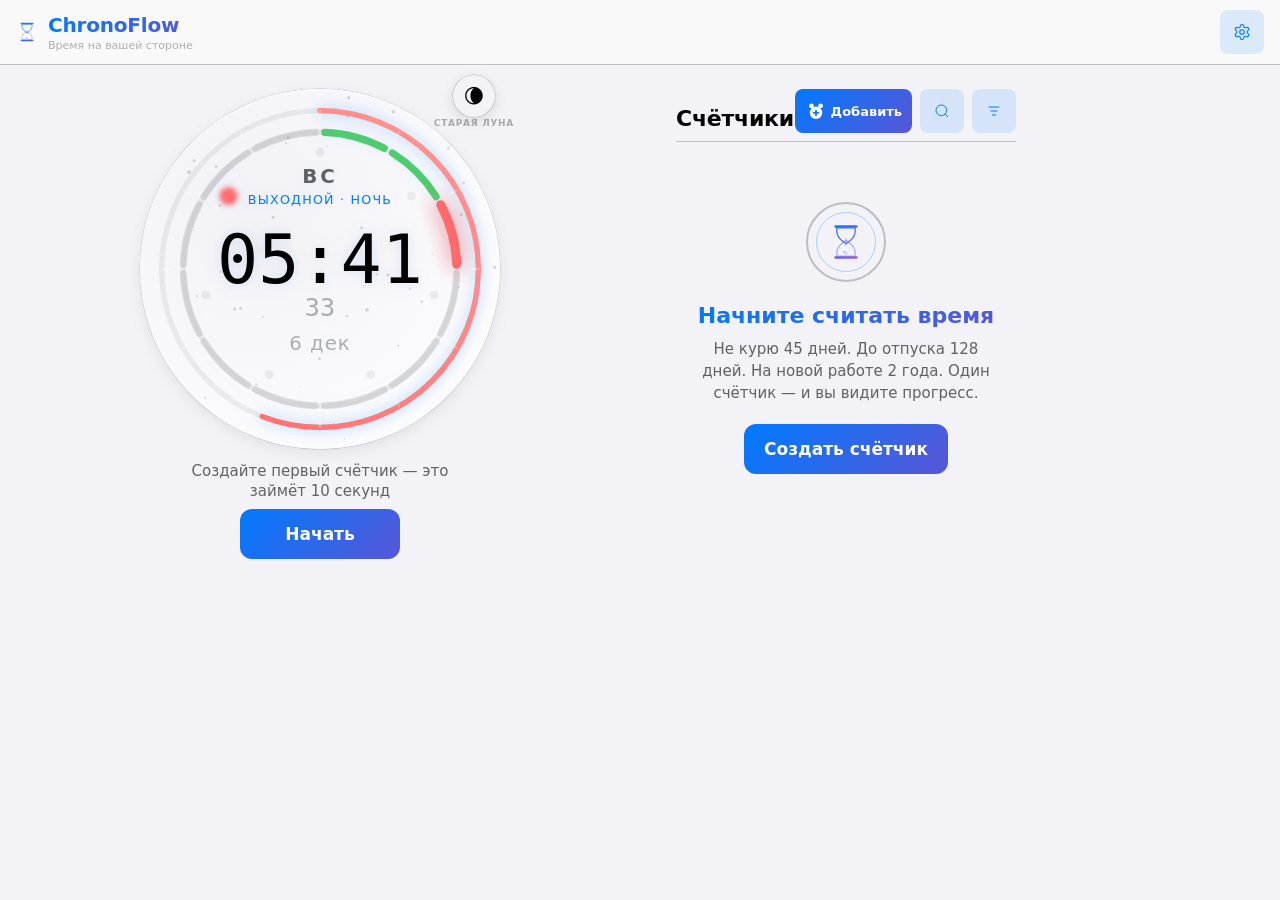
==== commit 936d9127: "2026.10.10" ====
--- a/index.html
+++ b/index.html
@@ -22,15 +22,16 @@
 <meta property="og:description" content="Не курю 45 дней. До отпуска 128 дней. Визуальные счётчики для всего, что важно. Офлайн PWA.">
 <meta property="og:image" content="https://dituals758.github.io/ChronoFlow/og-image.png">
 <meta property="twitter:card" content="summary_large_image">
-<meta http-equiv="Content-Security-Policy" content="default-src 'self'; style-src 'self' 'unsafe-inline'; script-src 'self' 'unsafe-inline'; img-src 'self' data:;">
+<meta http-equiv="Content-Security-Policy" content="default-src 'self'; style-src 'self' 'unsafe-inline'; script-src 'self' 'sha256-vvt4KWwuNr51XfE5m+hzeNEGhiOfZzG97ccfqGsPwvE='; img-src 'self' data:; connect-src 'self'; font-src 'self'; object-src 'none'; base-uri 'self'; form-action 'self'; manifest-src 'self'; worker-src 'self'">
 <script type="application/ld+json">
-{"@context":"https://schema.org","@type":"WebApplication","name":"ChronoFlow","description":"Считайте дни до важных событий или после них. Визуальные часы, категории, напоминания. Полностью офлайн PWA.","applicationCategory":"Productivity","operatingSystem":"All","offers":{"@type":"Offer","price":"0","priceCurrency":"USD"},"author":{"@type":"Person","name":"dituals758","url":"https://github.com/dituals758"},"softwareVersion":"2026.09.20"}
+{"@context":"https://schema.org","@type":"WebApplication","name":"ChronoFlow","description":"Считайте дни до важных событий или после них. Визуальные часы, категории, напоминания. Полностью офлайн PWA.","applicationCategory":"Productivity","operatingSystem":"All","offers":{"@type":"Offer","price":"0","priceCurrency":"USD"},"author":{"@type":"Person","name":"dituals758","url":"https://github.com/dituals758"},"softwareVersion":"2026.10.10"}
 </script>
 <title>ChronoFlow</title>
 <link rel="manifest" href="./manifest.json">
 <link rel="icon" type="image/svg+xml" href="./icon.svg">
 <link rel="apple-touch-icon" sizes="180x180" href="./icon-180.png">
 <link rel="apple-touch-icon" sizes="192x192" href="./icon-192.png">
+<link rel="apple-touch-icon" sizes="512x512" href="./icon-512.png">
 <link rel="preload" href="./styles.css" as="style">
 <link rel="stylesheet" href="./styles.css">
 </head>
@@ -108,7 +109,6 @@
 <circle class="ring-bg day-ring" cx="100" cy="100" r="76" fill="none" stroke-width="3"/>
 <g id="hourSegments"></g>
 <g class="day-dots" id="dayDots"></g>
-<line id="eventArrow" x1="100" y1="45" x2="100" y2="21" stroke-width="1.5" stroke-linecap="round" opacity="0"/>
 <circle id="clockWave" cx="100" cy="12" r="1.5" fill="currentColor" opacity="0"/>
 <circle id="activeEventDot" cx="100" cy="100" r="0" fill="currentColor" opacity="0"/>
 <text id="svgDay" x="100" y="52" text-anchor="middle" fill="currentColor" class="svg-text svg-day"></text>
@@ -120,7 +120,10 @@
 </svg>
 <div class="sr-only" id="timeAnnounce"></div>
 </div>
+<div class="moon-wrap">
 <div class="moon-badge" id="moonPhase" aria-hidden="true"></div>
+<div class="moon-label" id="moonLabel" aria-hidden="true"></div>
+</div>
 </div>
 </div>
 <div class="hero-cta" id="heroCta">
@@ -171,7 +174,7 @@
 </svg>
 </div>
 </div>
-<h3 id="emptyTitle"></h3>
+<h3 id="emptyTitle" class="grad-text"></h3>
 <p id="emptyBody"></p>
 <button class="btn-p" id="emptyBtn"></button>
 </div>
@@ -185,7 +188,7 @@
 <div class="mc-handle" aria-hidden="true"></div>
 <div class="mc-scroll">
 <div class="mh">
-<h2 id="mTitle">Новый счётчик</h2>
+<h2 id="mTitle" class="grad-text">Новый счётчик</h2>
 <button class="ibtn-s" data-close-modal aria-label="Закрыть" title="Закрыть"></button>
 </div>
 <form id="timerForm" novalidate>
@@ -195,14 +198,7 @@
 <span class="cc" id="titleCnt"></span>
 </div>
 <div class="fg">
-<label for="timerType">Тип счётчика</label>
-<div class="select-wrap"><select id="timerType">
-<option value="elapsed">Сколько прошло с даты</option>
-<option value="countdown">Сколько осталось до даты</option>
-</select></div>
-</div>
-<div class="fg">
-<label for="timerDate">Дата</label>
+<label for="timerDate">Дата и время</label>
 <div class="date-input-wrap">
 <input type="datetime-local" id="timerDate" required aria-required="true">
 <button type="button" class="date-picker-btn reset-time-btn" id="resetTimeBtn" aria-label="Текущее время"></button>
@@ -281,7 +277,7 @@
 <div class="mc-handle" aria-hidden="true"></div>
 <div class="mc-scroll">
 <div class="mh">
-<h2 id="fModalTitle">Фильтры</h2>
+<h2 id="fModalTitle" class="grad-text">Фильтры</h2>
 <button class="ibtn-s" data-close-modal aria-label="Закрыть"></button>
 </div>
 <div class="fg">
@@ -331,7 +327,7 @@
 <div class="mc-handle" aria-hidden="true"></div>
 <div class="mc-scroll">
 <div class="mh">
-<h2 id="sModalTitle" class="accent-text">Настройки</h2>
+<h2 id="sModalTitle" class="grad-text">Настройки</h2>
 <button class="ibtn-s" data-close-modal aria-label="Закрыть"></button>
 </div>
 <div class="sg">
@@ -393,14 +389,14 @@
 <h3>О приложении</h3>
 <div class="about">
 <div class="about-logo" aria-hidden="true"><img class="logo" src="./icon.svg" alt="" width="48" height="48"></div>
-<div class="about-name accent-text">ChronoFlow</div>
+<div class="about-name grad-text">ChronoFlow</div>
 <div class="about-ver" id="aboutVer"></div>
 <p class="about-tag">Время на вашей стороне</p>
 </div>
 <p class="ai">ChronoFlow — офлайн-таймер для всего, что важно. Считайте дни до событий или после них. Ноль серверов, ноль регистрации.</p>
 <ul class="about-features">
-<li>Два режима: «прошло» и «осталось»</li>
-<li>G-SHOCK-часы: сегменты дня, стрелка события, Луна</li>
+<li>Автоопределение: «прошло» или «осталось»</li>
+<li>G-SHOCK-часы: сегменты дня, Луна</li>
 <li>Категории и повторяющиеся счётчики</li>
 <li>Напоминания и похвалы за привычки</li>
 <li>Свайпы, drag-and-drop, pull-to-refresh</li>
@@ -408,17 +404,17 @@
 <li>Полностью офлайн PWA</li>
 </ul>
 <div class="about-links">
-<a href="./about.html" target="_blank" rel="noopener" class="about-link">
-<span class="link-icon"><img src="./icon.svg" alt="" width="24" height="24"></span>
+<a href="./about.html" rel="noopener" class="about-link">
+<span class="link-icon"><img class="logo" src="./icon.svg" alt="" width="22" height="22"></span>
 <span class="link-label">О проекте</span>
 <span class="link-chevron"><svg viewBox="0 0 24 24" fill="none" stroke="currentColor" stroke-width="1.5"><path d="M9 6l6 6-6 6"/></svg></span>
 </a>
-<a href="./privacy.html" target="_blank" rel="noopener" class="about-link">
+<a href="./privacy.html" rel="noopener" class="about-link">
 <span class="link-icon"><svg viewBox="0 0 24 24" fill="none" stroke="currentColor" stroke-width="1.5"><rect x="3" y="11" width="18" height="11" rx="2"/><path d="M7 11V7a5 5 0 0110 0v4"/></svg></span>
 <span class="link-label">Политика конфиденциальности</span>
 <span class="link-chevron"><svg viewBox="0 0 24 24" fill="none" stroke="currentColor" stroke-width="1.5"><path d="M9 6l6 6-6 6"/></svg></span>
 </a>
-<a href="./terms.html" target="_blank" rel="noopener" class="about-link">
+<a href="./terms.html" rel="noopener" class="about-link">
 <span class="link-icon"><svg viewBox="0 0 24 24" fill="none" stroke="currentColor" stroke-width="1.5"><path d="M14 2H6a2 2 0 00-2 2v16a2 2 0 002 2h12a2 2 0 002-2V8l-6-6z"/><path d="M14 2v6h6"/></svg></span>
 <span class="link-label">Условия использования</span>
 <span class="link-chevron"><svg viewBox="0 0 24 24" fill="none" stroke="currentColor" stroke-width="1.5"><path d="M9 6l6 6-6 6"/></svg></span>
@@ -439,9 +435,9 @@
 <div class="sg">
 <h3>Что нового</h3>
 <div class="changelog" id="changelogBlock">
-<h4 id="changelogTitle">Версия 2026.09.20</h4>
+<h4 id="changelogTitle" class="grad-text">Версия 2026.10.10</h4>
 <ul id="changelogList"><li>Загрузка…</li></ul>
-<span class="date" id="changelogDate">Выпущено 20 сентября 2026 г.</span>
+<span class="date" id="changelogDate">Выпущено 10 октября 2026 г.</span>
 </div>
 </div>
 </div>
--- a/styles.css
+++ b/styles.css
@@ -3,7 +3,7 @@
 *,*::before,*::after{margin:0;padding:0;box-sizing:border-box}
 *{-webkit-tap-highlight-color:transparent}
 html{width:100%;height:100%;overflow:hidden;background:var(--bg);transition:background .3s;-webkit-text-size-adjust:100%;text-size-adjust:100%}
-body{position:fixed;inset:0;display:flex;flex-direction:column;overflow:hidden;background:var(--bg);color:var(--t1);font:400 17px/22px var(--fn);transition:background .3s,color .3s;overscroll-behavior-y:none;-webkit-font-smoothing:antialiased;-moz-osx-font-smoothing:grayscale;touch-action:manipulation}
+body{position:fixed;inset:0;display:flex;flex-direction:column;overflow:hidden;background:var(--bg);color:var(--t1);font:400 17px/22px var(--fn);transition:background .3s,color .3s;overscroll-behavior-y:none;-webkit-font-smoothing:antialiased;-moz-osx-font-smoothing:grayscale}
 .hidden{display:none!important}
 .sr-only{position:absolute;width:1px;height:1px;padding:0;margin:-1px;overflow:hidden;clip:rect(0,0,0,0);white-space:nowrap;border:0}
 .fw{width:100%;display:flex;align-items:center;justify-content:center;gap:8px}
@@ -14,12 +14,12 @@
 .splash-inner{text-align:center;width:100%;animation:fadeInUp .6s cubic-bezier(.16,1,.3,1)}
 .splash-logo{display:flex;justify-content:center;margin-bottom:20px}
 .splash-logo svg{display:block}
-.accent-text{background:var(--gr);-webkit-background-clip:text;background-clip:text;-webkit-text-fill-color:transparent;color:transparent}
+.accent-text,.grad-text{background:var(--gr);-webkit-background-clip:text;background-clip:text;-webkit-text-fill-color:transparent;color:transparent}
 .splash-name{font:700 34px/42px var(--fn);letter-spacing:-.02em;margin-bottom:4px}
 .splash-sub{font:400 14px/20px var(--fn);color:var(--t3);margin-bottom:24px}
 .splash-bar{width:160px;height:3px;background:var(--sf3);border-radius:9999px;overflow:hidden;margin:0 auto}
 .splash-bar-fill{width:0;height:100%;background:var(--gr);border-radius:9999px;animation:splashLoad 1.2s cubic-bezier(.16,1,.3,1) .5s forwards}
-header{position:relative;flex-shrink:0;padding:calc(env(safe-area-inset-top,0px) + 10px) 16px 10px;padding-left:max(16px,env(safe-area-inset-left,0px));padding-right:max(16px,env(safe-area-inset-right,0px));background:rgba(28,28,30,.92);backdrop-filter:saturate(180%) blur(20px);-webkit-backdrop-filter:saturate(180%) blur(20px);border-bottom:.33px solid var(--st);z-index:100;transition:background .3s,border-color .3s}
+header{position:relative;flex-shrink:0;padding:calc(env(safe-area-inset-top,0px) + 10px) 16px 10px;padding-left:max(16px,env(safe-area-inset-left,0px));padding-right:max(16px,env(safe-area-inset-right,0px));background:rgba(28,28,30,.92);backdrop-filter:saturate(180%) blur(20px);-webkit-backdrop-filter:saturate(180%) blur(20px);border-bottom:.33px solid var(--st);z-index:100;transition:background .3s,border-color .3s;transform:translateZ(0);backface-visibility:hidden}
 .lt header{background:rgba(249,249,249,.94)}
 .hdr{display:flex;justify-content:space-between;align-items:center;width:100%}
 .hdr-left{min-width:0}
@@ -52,18 +52,20 @@
 #clockSection{max-width:100%;margin:0 auto;padding:0 16px}
 .clock-wrap{display:flex;flex-direction:column;align-items:center;padding:20px 0 16px;position:relative;z-index:1;perspective:1000px}
 .clock-stage{position:relative;width:clamp(260px,60vmin,380px);max-width:100%;aspect-ratio:1}
-.clock-glass{position:absolute;inset:0;border-radius:50%;overflow:hidden;background:radial-gradient(circle at 30% 30%,var(--sf2),var(--sf));box-shadow:0 0 0 .5px var(--st),0 4px 16px rgba(0,0,0,.4),inset 0 1px 0 rgba(255,255,255,.08);transition:box-shadow .3s;will-change:transform,opacity}
+.clock-glass{position:absolute;inset:0;border-radius:50%;overflow:hidden;background:radial-gradient(circle at 30% 30%,var(--sf2),var(--sf));box-shadow:0 0 0 .5px var(--st),0 4px 16px rgba(0,0,0,.4),inset 0 1px 0 rgba(255,255,255,.08);transition:box-shadow .3s;will-change:transform,opacity;transform:translateZ(0);backface-visibility:hidden}
 .lt .clock-glass{box-shadow:0 0 0 .5px var(--st),0 4px 16px rgba(0,0,0,.08),inset 0 1px 0 rgba(255,255,255,.8)}
 .clock-glass::before{content:'';position:absolute;inset:-2px;border-radius:50%;background:conic-gradient(from 0deg,transparent,rgba(10,132,255,.15),transparent,rgba(94,92,230,.15),transparent);opacity:0;transition:opacity .5s;z-index:0;pointer-events:none}
 .lt .clock-glass::before{background:conic-gradient(from 0deg,transparent,rgba(0,122,255,.1),transparent,rgba(88,86,214,.1),transparent)}
 .clock-glass:hover::before{opacity:1}
 .clock-svg{position:absolute;top:0;left:0;width:100%;height:100%;z-index:2;color:var(--t1);filter:drop-shadow(0 0 8px rgba(10,132,255,.15))}
 .lt .clock-svg{filter:drop-shadow(0 0 6px rgba(0,122,255,.1))}
-.moon-badge{position:absolute;top:-14px;right:-14px;width:42px;height:42px;display:flex;align-items:center;justify-content:center;background:var(--sf2);border-radius:50%;font-size:20px;line-height:1;box-shadow:0 4px 14px rgba(0,0,0,.35),0 0 0 .5px var(--st);pointer-events:none;user-select:none;-webkit-user-select:none;z-index:5}
+.moon-wrap{position:absolute;top:-14px;right:-14px;display:flex;flex-direction:column;align-items:center;gap:2px;pointer-events:none;user-select:none;-webkit-user-select:none;z-index:5}
+.moon-badge{width:42px;height:42px;display:flex;align-items:center;justify-content:center;background:var(--sf2);border-radius:50%;font-size:20px;line-height:1;box-shadow:0 4px 14px rgba(0,0,0,.35),0 0 0 .5px var(--st)}
 .lt .moon-badge{box-shadow:0 4px 14px rgba(0,0,0,.12),0 0 0 .5px var(--st)}
-@media (max-width:420px){.moon-badge{width:36px;height:36px;font-size:17px;top:-12px;right:-12px}}
+.moon-label{font:600 9px/1 var(--fn);color:var(--t3);text-transform:uppercase;letter-spacing:.08em;white-space:nowrap}
+@media (max-width:420px){.moon-badge{width:36px;height:36px;font-size:17px}.moon-wrap{top:-12px;right:-12px}.moon-label{font-size:8px}}
 .ring-bg{fill:none;stroke:var(--st);stroke-width:3}
-.ring-progress{transition:stroke 1.5s ease;filter:drop-shadow(0 0 6px rgba(10,132,255,.4));will-change:stroke-dashoffset}
+.ring-progress{stroke-dasharray:var(--dash,0 552.92);stroke-dashoffset:0;transition:stroke 1.5s ease;will-change:stroke-dasharray;filter:drop-shadow(0 0 6px rgba(10,132,255,.4))}
 .lt .ring-progress{filter:drop-shadow(0 0 4px rgba(0,122,255,.25))}
 .day-dots circle{animation:breathe 4s ease-in-out infinite}
 .day-dots circle.active{animation:breathe 1.6s ease-in-out infinite}
@@ -80,7 +82,6 @@
 #hourSegments path.completed{stroke:var(--ok);opacity:.85}
 #hourSegments path.current{stroke:var(--accent,var(--bl));opacity:1;stroke-width:5;filter:drop-shadow(0 0 6px var(--accent,var(--bl)));animation:segPulse 2s ease-in-out infinite}
 #hourSegments path.future{stroke:var(--t3);opacity:.3}
-#eventArrow{stroke:var(--accent-event,var(--accent,var(--bl)));transition:stroke .5s ease,opacity .4s ease;filter:drop-shadow(0 0 4px var(--accent-event,var(--accent,var(--bl))))}
 #activeEventDot{fill:var(--accent-event,var(--accent,var(--ok)));transition:opacity .4s ease}
 #activeEventDot.active{animation:eventPulse 1.6s ease-in-out infinite;filter:url(#activeDotGlow)}
 #clockWave{transition:opacity .3s ease}
@@ -101,8 +102,8 @@
 .section-hdr{display:flex;justify-content:space-between;align-items:flex-end;margin-bottom:12px;padding:0 0 8px;border-bottom:.33px solid var(--st)}
 .section-hdr h2{font:700 22px/28px var(--fn);letter-spacing:-.01em}
 .section-actions{display:flex;gap:8px;align-items:center}
-.accent-btn{background:var(--gr)!important;color:#fff!important;font:600 13px/1 var(--fn);width:auto!important;min-width:34px;height:34px;padding:0 10px;gap:4px;display:inline-flex;align-items:center;justify-content:center;border-radius:8px;white-space:nowrap;position:relative;overflow:hidden}
-.accent-btn::after{content:'';position:absolute;inset:0;background:linear-gradient(120deg,transparent 30%,rgba(255,255,255,.45) 50%,transparent 70%);transform:translateX(-100%);animation:shimmer 5s ease-in-out infinite;pointer-events:none}
+.accent-btn{background:var(--gr)!important;color:#fff!important;font:600 13px/1 var(--fn);width:auto!important;min-width:34px;height:34px;padding:0 10px;gap:4px;display:inline-flex;align-items:center;justify-content:center;border-radius:8px;white-space:nowrap;position:relative;overflow:hidden;transform:translateZ(0);backface-visibility:hidden}
+.accent-btn::after{content:'';position:absolute;inset:0;background:linear-gradient(120deg,transparent 30%,rgba(255,255,255,.35) 50%,transparent 70%);transform:translate3d(-100%,0,0);animation:shimmer 5s ease-in-out infinite;pointer-events:none;will-change:transform}
 .pull-indicator{display:flex;align-items:center;justify-content:center;height:0;overflow:hidden;transition:height .25s;color:var(--t3)}
 .pull-indicator.active{height:44px}
 .pull-indicator svg{width:20px;height:20px;transition:transform .25s}
@@ -114,7 +115,7 @@
 .sk-line{height:16px;width:60%}
 .sk-line.short{width:40%;height:12px}
 .sk-block{height:50px}
-.tc-card{background:var(--sf2);padding:0;position:relative;z-index:1;border-radius:14px;border:none;overflow:hidden;transition:background .15s,transform .15s,box-shadow .2s;touch-action:pan-y;will-change:transform;box-shadow:0 1px 3px rgba(0,0,0,.12),0 0 0 .5px rgba(255,255,255,.04) inset;cursor:grab;contain:layout style paint}
+.tc-card{background:var(--sf2);padding:0;position:relative;z-index:1;border-radius:14px;border:none;overflow:hidden;transition:background .15s,transform .15s,box-shadow .2s;touch-action:pan-y;will-change:transform;box-shadow:0 1px 3px rgba(0,0,0,.12),0 0 0 .5px rgba(255,255,255,.04) inset;cursor:grab;contain:layout style paint;content-visibility:auto;contain-intrinsic-size:200px}
 .tc-card:focus-within{outline:2px solid var(--bl);outline-offset:2px}
 .lt .tc-card{box-shadow:0 1px 4px rgba(0,0,0,.06),0 0 0 .5px rgba(0,0,0,.06)}
 .tc-card:active:not(.dragging){transform:scale(.97)}
@@ -179,7 +180,7 @@
 .empty-circle::before{content:'';position:absolute;inset:8px;border:1.5px solid var(--bl);border-radius:50%;opacity:.3;animation:emptyPulse 3s ease-in-out infinite .5s}
 .empty-icon{position:absolute;inset:0;display:flex;align-items:center;justify-content:center;color:var(--bl)}
 .empty-icon svg{width:40px;height:40px;display:block}
-.empty h3{font:700 22px/28px var(--fn);margin-bottom:8px;background:var(--gr);-webkit-background-clip:text;background-clip:text;-webkit-text-fill-color:transparent}
+.empty h3{font:700 22px/28px var(--fn);margin-bottom:8px}
 .empty p{font:400 15px/22px var(--fn);color:var(--t2);margin-bottom:20px;max-width:300px}
 .toast{position:fixed;top:calc(env(safe-area-inset-top,0px) + 16px);left:16px;right:16px;z-index:2100;max-width:480px;margin:0 auto;padding:12px 16px;border-radius:16px;background:var(--sf);color:var(--t1);box-shadow:0 8px 32px rgba(0,0,0,.35),0 0 0 .5px var(--st);backdrop-filter:blur(20px);-webkit-backdrop-filter:blur(20px);font:500 15px/20px var(--fn);display:flex;align-items:center;gap:12px;opacity:0;transform:translateY(-20px) scale(.95);transition:opacity .4s cubic-bezier(.16,1,.3,1),transform .4s cubic-bezier(.16,1,.3,1);pointer-events:none;border:.33px solid var(--st)}
 .toast.show{opacity:1;transform:translateY(0) scale(1);pointer-events:auto}
@@ -260,7 +261,7 @@
 .sw input{opacity:0;width:0;height:0;position:absolute}
 .sl{position:absolute;inset:0;background:var(--sf3);transition:background .25s cubic-bezier(.25,.1,.25,1);border-radius:9999px;cursor:pointer}
 .sl:before{content:"";position:absolute;width:27px;height:27px;left:2px;bottom:2px;background:#fff;transition:transform .25s cubic-bezier(.25,.1,.25,1);border-radius:50%;box-shadow:0 1px 3px rgba(0,0,0,.15)}
-input:checked+.sl{background:var(--ok)}
+input:checked+.sl{background:var(--gr)}
 input:checked+.sl:before{transform:translateX(20px)}
 input:focus-visible+.sl{outline:2px solid var(--bl);outline-offset:2px}
 .ai{font:400 13px/18px var(--fn);color:var(--t3)}
@@ -268,20 +269,20 @@
 .about-logo{margin-bottom:8px}
 .about-logo .logo{width:48px;height:48px;border-radius:12px}
 .about-name{font:700 28px/34px var(--fn)}
-.about-name.accent-text{color:transparent}
 .about-ver{font:400 13px/18px var(--fn);color:var(--t3);margin-top:2px}
 .about-tag{font:400 15px/20px var(--fn);color:var(--bl);margin-top:4px}
 .about-features{list-style:none;padding:0;margin:8px 0 0;font:400 13px/20px var(--fn);color:var(--t2);width:100%}
 .about-features li{padding:4px 0 4px 16px;position:relative}
 .about-features li::before{content:'';position:absolute;left:0;top:10px;width:6px;height:6px;border-radius:50%;background:var(--bl);opacity:.5}
 .about-links{display:flex;flex-direction:column;margin:12px 0 0;border-top:.33px solid var(--st);width:100%}
-.about-link{display:flex;align-items:center;padding:12px 0;text-decoration:none;color:var(--t1);font:400 17px/22px var(--fn);border-bottom:.33px solid var(--st);cursor:pointer}
+.about-link{display:flex;align-items:center;padding:12px 0;text-decoration:none;color:var(--t1);font:400 17px/22px var(--fn);border-bottom:.33px solid var(--st);cursor:pointer;width:100%;box-sizing:border-box;min-height:48px}
 .about-link:last-child{border-bottom:none}
-.about-link .link-icon{flex-shrink:0;width:24px;height:24px;margin-right:12px;color:var(--bl);display:flex;align-items:center;justify-content:center}
-.about-link .link-icon svg,.about-link .link-icon img{width:100%;height:100%;object-fit:contain;display:block;border-radius:6px}
-.about-link .link-label{flex:1}
-.about-link .link-chevron{flex-shrink:0;color:var(--t3);margin-left:8px;width:18px;height:18px;display:flex;align-items:center;justify-content:center}
-.about-link .link-chevron svg{width:100%;height:100%}
+.about-link .link-icon{flex:0 0 28px;width:28px;height:28px;margin-right:12px;color:var(--bl);display:flex;align-items:center;justify-content:center;line-height:0}
+.about-link .link-icon svg,.about-link .link-icon img{width:22px;height:22px;max-width:22px;max-height:22px;object-fit:contain;display:block;flex-shrink:0}
+.about-link .link-icon img.logo{border-radius:6px}
+.about-link .link-label{flex:1 1 auto;min-width:0;overflow:hidden;text-overflow:ellipsis;white-space:nowrap}
+.about-link .link-chevron{flex:0 0 18px;width:18px;height:18px;color:var(--t3);margin-left:8px;display:flex;align-items:center;justify-content:center;line-height:0}
+.about-link .link-chevron svg{width:18px;height:18px;display:block;flex-shrink:0}
 .about-link:active{opacity:.5}
 .about-credits{margin-top:0;padding-top:10px;border-top:.33px solid var(--st);width:100%}
 .about-credits strong{color:var(--t2)}
@@ -324,7 +325,7 @@
 @keyframes fadeInUp{from{opacity:0;transform:translateY(16px)}to{opacity:1;transform:translateY(0)}}
 @keyframes rippleAnim{to{transform:scale(1);opacity:0}}
 @keyframes urgentPulse{50%{text-shadow:0 0 30px currentColor,0 0 60px currentColor}}
-@keyframes shimmer{0%,70%,100%{transform:translateX(-100%)}85%{transform:translateX(100%)}}
+@keyframes shimmer{0%,70%,100%{transform:translate3d(-100%,0,0)}85%{transform:translate3d(100%,0,0)}}
 @keyframes skShimmer{50%{opacity:.4}}
 @keyframes breathe{0%,100%{opacity:.15}50%{opacity:.5}}
 @keyframes segPulse{0%,100%{opacity:1}50%{opacity:.45}}
@@ -336,11 +337,29 @@
 .tc-card:not(.no-anim){animation:fadeInUp .35s cubic-bezier(.16,1,.3,1) backwards}
 @media (max-width:380px){.clock-stage{width:clamp(220px,60vmin,280px)}}
 @media (orientation:landscape) and (max-height:500px){.clock-wrap{padding:8px 0}.clock-stage{width:clamp(160px,40vmin,220px)}header{padding:calc(env(safe-area-inset-top,4px) + 4px) 12px 4px}}
-@media (min-width:768px){html{overflow:auto;height:auto}body{position:static;inset:auto;overflow:auto;height:auto;min-height:100vh;min-height:100dvh}main{overflow:visible;flex:none}.scroll-page{height:auto;overflow:visible;max-width:680px;margin:0 auto;padding:0 24px 32px}#clockSection{padding:0}#timersSection{padding:0}.clock-stage{width:clamp(300px,50vmin,360px)}.mc{max-width:480px}::-webkit-scrollbar{width:6px}*{scrollbar-width:thin;scrollbar-color:var(--sf3) transparent}::-webkit-scrollbar-track{background:transparent}::-webkit-scrollbar-thumb{background:var(--sf3);border-radius:3px}::-webkit-scrollbar-thumb:hover{background:var(--bl)}}
+@media (min-width:768px){
+html{overflow-y:auto;overflow-x:hidden;height:auto;min-height:100%}
+body{position:relative;inset:auto;overflow-y:auto;overflow-x:hidden;height:auto;min-height:100vh;min-height:100dvh;display:block;overscroll-behavior-y:auto}
+main{overflow:visible;flex:none;min-height:0}
+.scroll-page{height:auto;overflow:visible;max-width:680px;margin:0 auto;padding:0 24px 32px}
+#clockSection{padding:0}
+#timersSection{padding:0}
+.clock-stage{width:clamp(300px,50vmin,360px)}
+.mc{max-width:480px}
+::-webkit-scrollbar{width:6px}
+*{scrollbar-width:thin;scrollbar-color:var(--sf3) transparent}
+::-webkit-scrollbar-track{background:transparent}
+::-webkit-scrollbar-thumb{background:var(--sf3);border-radius:3px}
+::-webkit-scrollbar-thumb:hover{background:var(--bl)}
+}
+@media (hover:none) and (pointer:coarse){
+body{touch-action:manipulation}
+}
 @media (min-width:1024px){.scroll-page{max-width:720px;padding:0 32px 48px}.clock-stage{width:340px}.tc-card:hover{background:rgba(255,255,255,.06)}.lt .tc-card:hover{background:rgba(0,0,0,.02)}.tc-card:hover .tc-actions .ibtn-s{background:var(--ab)}.tpl-btn:hover{background:var(--sf3)}}
 @media (min-width:1280px){.scroll-page{max-width:1100px;display:grid;grid-template-columns:380px 1fr;gap:32px;padding:24px 40px 64px;align-items:start}#clockSection{position:sticky;top:80px}.clock-stage{width:100%;max-width:360px;margin:0 auto}.clock-wrap{padding:0}}
 @media (hover:none) and (pointer:coarse){.tc-actions{display:none}}
 @media (prefers-reduced-motion:reduce){*,*::before,*::after{animation-duration:.01ms!important;transition-duration:.01ms!important}.clock-glass.day-flip{animation:none}#activeEventDot.active{animation:none}#hourSegments path.current{animation:none}.splash-logo svg animate{display:none}#stars circle{animation:none}.day-dots circle{animation:none}.tc-card.urgent .tc-counter-val{animation:none}.accent-btn::after{animation:none}}
 body.no-anim *,body.no-anim *::before,body.no-anim *::after{animation-duration:.01ms!important;transition-duration:.01ms!important}
+body.no-anim *{will-change:auto!important}
 @media (forced-colors:active){.btn-p,.btn-d{border:1px solid ButtonText}.sw{border:1px solid ButtonText}}
 @media (display-mode:standalone){.scroll-page{padding-bottom:max(16px,env(safe-area-inset-bottom))}}
--- a/styles.css
+++ b/styles.css
@@ -3,7 +3,7 @@
 *,*::before,*::after{margin:0;padding:0;box-sizing:border-box}
 *{-webkit-tap-highlight-color:transparent}
 html{width:100%;height:100%;overflow:hidden;background:var(--bg);transition:background .3s;-webkit-text-size-adjust:100%;text-size-adjust:100%}
-body{position:fixed;inset:0;display:flex;flex-direction:column;overflow:hidden;background:var(--bg);color:var(--t1);font:400 17px/22px var(--fn);transition:background .3s,color .3s;overscroll-behavior-y:none;-webkit-font-smoothing:antialiased;-moz-osx-font-smoothing:grayscale;touch-action:manipulation}
+body{position:fixed;inset:0;display:flex;flex-direction:column;overflow:hidden;background:var(--bg);color:var(--t1);font:400 17px/22px var(--fn);transition:background .3s,color .3s;overscroll-behavior-y:none;-webkit-font-smoothing:antialiased;-moz-osx-font-smoothing:grayscale}
 .hidden{display:none!important}
 .sr-only{position:absolute;width:1px;height:1px;padding:0;margin:-1px;overflow:hidden;clip:rect(0,0,0,0);white-space:nowrap;border:0}
 .fw{width:100%;display:flex;align-items:center;justify-content:center;gap:8px}
@@ -14,12 +14,12 @@
 .splash-inner{text-align:center;width:100%;animation:fadeInUp .6s cubic-bezier(.16,1,.3,1)}
 .splash-logo{display:flex;justify-content:center;margin-bottom:20px}
 .splash-logo svg{display:block}
-.accent-text{background:var(--gr);-webkit-background-clip:text;background-clip:text;-webkit-text-fill-color:transparent;color:transparent}
+.accent-text,.grad-text{background:var(--gr);-webkit-background-clip:text;background-clip:text;-webkit-text-fill-color:transparent;color:transparent}
 .splash-name{font:700 34px/42px var(--fn);letter-spacing:-.02em;margin-bottom:4px}
 .splash-sub{font:400 14px/20px var(--fn);color:var(--t3);margin-bottom:24px}
 .splash-bar{width:160px;height:3px;background:var(--sf3);border-radius:9999px;overflow:hidden;margin:0 auto}
 .splash-bar-fill{width:0;height:100%;background:var(--gr);border-radius:9999px;animation:splashLoad 1.2s cubic-bezier(.16,1,.3,1) .5s forwards}
-header{position:relative;flex-shrink:0;padding:calc(env(safe-area-inset-top,0px) + 10px) 16px 10px;padding-left:max(16px,env(safe-area-inset-left,0px));padding-right:max(16px,env(safe-area-inset-right,0px));background:rgba(28,28,30,.92);backdrop-filter:saturate(180%) blur(20px);-webkit-backdrop-filter:saturate(180%) blur(20px);border-bottom:.33px solid var(--st);z-index:100;transition:background .3s,border-color .3s}
+header{position:relative;flex-shrink:0;padding:calc(env(safe-area-inset-top,0px) + 10px) 16px 10px;padding-left:max(16px,env(safe-area-inset-left,0px));padding-right:max(16px,env(safe-area-inset-right,0px));background:rgba(28,28,30,.92);backdrop-filter:saturate(180%) blur(20px);-webkit-backdrop-filter:saturate(180%) blur(20px);border-bottom:.33px solid var(--st);z-index:100;transition:background .3s,border-color .3s;transform:translateZ(0);backface-visibility:hidden}
 .lt header{background:rgba(249,249,249,.94)}
 .hdr{display:flex;justify-content:space-between;align-items:center;width:100%}
 .hdr-left{min-width:0}
@@ -52,18 +52,20 @@
 #clockSection{max-width:100%;margin:0 auto;padding:0 16px}
 .clock-wrap{display:flex;flex-direction:column;align-items:center;padding:20px 0 16px;position:relative;z-index:1;perspective:1000px}
 .clock-stage{position:relative;width:clamp(260px,60vmin,380px);max-width:100%;aspect-ratio:1}
-.clock-glass{position:absolute;inset:0;border-radius:50%;overflow:hidden;background:radial-gradient(circle at 30% 30%,var(--sf2),var(--sf));box-shadow:0 0 0 .5px var(--st),0 4px 16px rgba(0,0,0,.4),inset 0 1px 0 rgba(255,255,255,.08);transition:box-shadow .3s;will-change:transform,opacity}
+.clock-glass{position:absolute;inset:0;border-radius:50%;overflow:hidden;background:radial-gradient(circle at 30% 30%,var(--sf2),var(--sf));box-shadow:0 0 0 .5px var(--st),0 4px 16px rgba(0,0,0,.4),inset 0 1px 0 rgba(255,255,255,.08);transition:box-shadow .3s;will-change:transform,opacity;transform:translateZ(0);backface-visibility:hidden}
 .lt .clock-glass{box-shadow:0 0 0 .5px var(--st),0 4px 16px rgba(0,0,0,.08),inset 0 1px 0 rgba(255,255,255,.8)}
 .clock-glass::before{content:'';position:absolute;inset:-2px;border-radius:50%;background:conic-gradient(from 0deg,transparent,rgba(10,132,255,.15),transparent,rgba(94,92,230,.15),transparent);opacity:0;transition:opacity .5s;z-index:0;pointer-events:none}
 .lt .clock-glass::before{background:conic-gradient(from 0deg,transparent,rgba(0,122,255,.1),transparent,rgba(88,86,214,.1),transparent)}
 .clock-glass:hover::before{opacity:1}
 .clock-svg{position:absolute;top:0;left:0;width:100%;height:100%;z-index:2;color:var(--t1);filter:drop-shadow(0 0 8px rgba(10,132,255,.15))}
 .lt .clock-svg{filter:drop-shadow(0 0 6px rgba(0,122,255,.1))}
-.moon-badge{position:absolute;top:-14px;right:-14px;width:42px;height:42px;display:flex;align-items:center;justify-content:center;background:var(--sf2);border-radius:50%;font-size:20px;line-height:1;box-shadow:0 4px 14px rgba(0,0,0,.35),0 0 0 .5px var(--st);pointer-events:none;user-select:none;-webkit-user-select:none;z-index:5}
+.moon-wrap{position:absolute;top:-14px;right:-14px;display:flex;flex-direction:column;align-items:center;gap:2px;pointer-events:none;user-select:none;-webkit-user-select:none;z-index:5}
+.moon-badge{width:42px;height:42px;display:flex;align-items:center;justify-content:center;background:var(--sf2);border-radius:50%;font-size:20px;line-height:1;box-shadow:0 4px 14px rgba(0,0,0,.35),0 0 0 .5px var(--st)}
 .lt .moon-badge{box-shadow:0 4px 14px rgba(0,0,0,.12),0 0 0 .5px var(--st)}
-@media (max-width:420px){.moon-badge{width:36px;height:36px;font-size:17px;top:-12px;right:-12px}}
+.moon-label{font:600 9px/1 var(--fn);color:var(--t3);text-transform:uppercase;letter-spacing:.08em;white-space:nowrap}
+@media (max-width:420px){.moon-badge{width:36px;height:36px;font-size:17px}.moon-wrap{top:-12px;right:-12px}.moon-label{font-size:8px}}
 .ring-bg{fill:none;stroke:var(--st);stroke-width:3}
-.ring-progress{transition:stroke 1.5s ease;filter:drop-shadow(0 0 6px rgba(10,132,255,.4));will-change:stroke-dashoffset}
+.ring-progress{stroke-dasharray:var(--dash,0 552.92);stroke-dashoffset:0;transition:stroke 1.5s ease;will-change:stroke-dasharray;filter:drop-shadow(0 0 6px rgba(10,132,255,.4))}
 .lt .ring-progress{filter:drop-shadow(0 0 4px rgba(0,122,255,.25))}
 .day-dots circle{animation:breathe 4s ease-in-out infinite}
 .day-dots circle.active{animation:breathe 1.6s ease-in-out infinite}
@@ -80,7 +82,6 @@
 #hourSegments path.completed{stroke:var(--ok);opacity:.85}
 #hourSegments path.current{stroke:var(--accent,var(--bl));opacity:1;stroke-width:5;filter:drop-shadow(0 0 6px var(--accent,var(--bl)));animation:segPulse 2s ease-in-out infinite}
 #hourSegments path.future{stroke:var(--t3);opacity:.3}
-#eventArrow{stroke:var(--accent-event,var(--accent,var(--bl)));transition:stroke .5s ease,opacity .4s ease;filter:drop-shadow(0 0 4px var(--accent-event,var(--accent,var(--bl))))}
 #activeEventDot{fill:var(--accent-event,var(--accent,var(--ok)));transition:opacity .4s ease}
 #activeEventDot.active{animation:eventPulse 1.6s ease-in-out infinite;filter:url(#activeDotGlow)}
 #clockWave{transition:opacity .3s ease}
@@ -101,8 +102,8 @@
 .section-hdr{display:flex;justify-content:space-between;align-items:flex-end;margin-bottom:12px;padding:0 0 8px;border-bottom:.33px solid var(--st)}
 .section-hdr h2{font:700 22px/28px var(--fn);letter-spacing:-.01em}
 .section-actions{display:flex;gap:8px;align-items:center}
-.accent-btn{background:var(--gr)!important;color:#fff!important;font:600 13px/1 var(--fn);width:auto!important;min-width:34px;height:34px;padding:0 10px;gap:4px;display:inline-flex;align-items:center;justify-content:center;border-radius:8px;white-space:nowrap;position:relative;overflow:hidden}
-.accent-btn::after{content:'';position:absolute;inset:0;background:linear-gradient(120deg,transparent 30%,rgba(255,255,255,.45) 50%,transparent 70%);transform:translateX(-100%);animation:shimmer 5s ease-in-out infinite;pointer-events:none}
+.accent-btn{background:var(--gr)!important;color:#fff!important;font:600 13px/1 var(--fn);width:auto!important;min-width:34px;height:34px;padding:0 10px;gap:4px;display:inline-flex;align-items:center;justify-content:center;border-radius:8px;white-space:nowrap;position:relative;overflow:hidden;transform:translateZ(0);backface-visibility:hidden}
+.accent-btn::after{content:'';position:absolute;inset:0;background:linear-gradient(120deg,transparent 30%,rgba(255,255,255,.35) 50%,transparent 70%);transform:translate3d(-100%,0,0);animation:shimmer 5s ease-in-out infinite;pointer-events:none;will-change:transform}
 .pull-indicator{display:flex;align-items:center;justify-content:center;height:0;overflow:hidden;transition:height .25s;color:var(--t3)}
 .pull-indicator.active{height:44px}
 .pull-indicator svg{width:20px;height:20px;transition:transform .25s}
@@ -114,7 +115,7 @@
 .sk-line{height:16px;width:60%}
 .sk-line.short{width:40%;height:12px}
 .sk-block{height:50px}
-.tc-card{background:var(--sf2);padding:0;position:relative;z-index:1;border-radius:14px;border:none;overflow:hidden;transition:background .15s,transform .15s,box-shadow .2s;touch-action:pan-y;will-change:transform;box-shadow:0 1px 3px rgba(0,0,0,.12),0 0 0 .5px rgba(255,255,255,.04) inset;cursor:grab;contain:layout style paint}
+.tc-card{background:var(--sf2);padding:0;position:relative;z-index:1;border-radius:14px;border:none;overflow:hidden;transition:background .15s,transform .15s,box-shadow .2s;touch-action:pan-y;will-change:transform;box-shadow:0 1px 3px rgba(0,0,0,.12),0 0 0 .5px rgba(255,255,255,.04) inset;cursor:grab;contain:layout style paint;content-visibility:auto;contain-intrinsic-size:200px}
 .tc-card:focus-within{outline:2px solid var(--bl);outline-offset:2px}
 .lt .tc-card{box-shadow:0 1px 4px rgba(0,0,0,.06),0 0 0 .5px rgba(0,0,0,.06)}
 .tc-card:active:not(.dragging){transform:scale(.97)}
@@ -179,7 +180,7 @@
 .empty-circle::before{content:'';position:absolute;inset:8px;border:1.5px solid var(--bl);border-radius:50%;opacity:.3;animation:emptyPulse 3s ease-in-out infinite .5s}
 .empty-icon{position:absolute;inset:0;display:flex;align-items:center;justify-content:center;color:var(--bl)}
 .empty-icon svg{width:40px;height:40px;display:block}
-.empty h3{font:700 22px/28px var(--fn);margin-bottom:8px;background:var(--gr);-webkit-background-clip:text;background-clip:text;-webkit-text-fill-color:transparent}
+.empty h3{font:700 22px/28px var(--fn);margin-bottom:8px}
 .empty p{font:400 15px/22px var(--fn);color:var(--t2);margin-bottom:20px;max-width:300px}
 .toast{position:fixed;top:calc(env(safe-area-inset-top,0px) + 16px);left:16px;right:16px;z-index:2100;max-width:480px;margin:0 auto;padding:12px 16px;border-radius:16px;background:var(--sf);color:var(--t1);box-shadow:0 8px 32px rgba(0,0,0,.35),0 0 0 .5px var(--st);backdrop-filter:blur(20px);-webkit-backdrop-filter:blur(20px);font:500 15px/20px var(--fn);display:flex;align-items:center;gap:12px;opacity:0;transform:translateY(-20px) scale(.95);transition:opacity .4s cubic-bezier(.16,1,.3,1),transform .4s cubic-bezier(.16,1,.3,1);pointer-events:none;border:.33px solid var(--st)}
 .toast.show{opacity:1;transform:translateY(0) scale(1);pointer-events:auto}
@@ -260,7 +261,7 @@
 .sw input{opacity:0;width:0;height:0;position:absolute}
 .sl{position:absolute;inset:0;background:var(--sf3);transition:background .25s cubic-bezier(.25,.1,.25,1);border-radius:9999px;cursor:pointer}
 .sl:before{content:"";position:absolute;width:27px;height:27px;left:2px;bottom:2px;background:#fff;transition:transform .25s cubic-bezier(.25,.1,.25,1);border-radius:50%;box-shadow:0 1px 3px rgba(0,0,0,.15)}
-input:checked+.sl{background:var(--ok)}
+input:checked+.sl{background:var(--gr)}
 input:checked+.sl:before{transform:translateX(20px)}
 input:focus-visible+.sl{outline:2px solid var(--bl);outline-offset:2px}
 .ai{font:400 13px/18px var(--fn);color:var(--t3)}
@@ -268,20 +269,20 @@
 .about-logo{margin-bottom:8px}
 .about-logo .logo{width:48px;height:48px;border-radius:12px}
 .about-name{font:700 28px/34px var(--fn)}
-.about-name.accent-text{color:transparent}
 .about-ver{font:400 13px/18px var(--fn);color:var(--t3);margin-top:2px}
 .about-tag{font:400 15px/20px var(--fn);color:var(--bl);margin-top:4px}
 .about-features{list-style:none;padding:0;margin:8px 0 0;font:400 13px/20px var(--fn);color:var(--t2);width:100%}
 .about-features li{padding:4px 0 4px 16px;position:relative}
 .about-features li::before{content:'';position:absolute;left:0;top:10px;width:6px;height:6px;border-radius:50%;background:var(--bl);opacity:.5}
 .about-links{display:flex;flex-direction:column;margin:12px 0 0;border-top:.33px solid var(--st);width:100%}
-.about-link{display:flex;align-items:center;padding:12px 0;text-decoration:none;color:var(--t1);font:400 17px/22px var(--fn);border-bottom:.33px solid var(--st);cursor:pointer}
+.about-link{display:flex;align-items:center;padding:12px 0;text-decoration:none;color:var(--t1);font:400 17px/22px var(--fn);border-bottom:.33px solid var(--st);cursor:pointer;width:100%;box-sizing:border-box;min-height:48px}
 .about-link:last-child{border-bottom:none}
-.about-link .link-icon{flex-shrink:0;width:24px;height:24px;margin-right:12px;color:var(--bl);display:flex;align-items:center;justify-content:center}
-.about-link .link-icon svg,.about-link .link-icon img{width:100%;height:100%;object-fit:contain;display:block;border-radius:6px}
-.about-link .link-label{flex:1}
-.about-link .link-chevron{flex-shrink:0;color:var(--t3);margin-left:8px;width:18px;height:18px;display:flex;align-items:center;justify-content:center}
-.about-link .link-chevron svg{width:100%;height:100%}
+.about-link .link-icon{flex:0 0 28px;width:28px;height:28px;margin-right:12px;color:var(--bl);display:flex;align-items:center;justify-content:center;line-height:0}
+.about-link .link-icon svg,.about-link .link-icon img{width:22px;height:22px;max-width:22px;max-height:22px;object-fit:contain;display:block;flex-shrink:0}
+.about-link .link-icon img.logo{border-radius:6px}
+.about-link .link-label{flex:1 1 auto;min-width:0;overflow:hidden;text-overflow:ellipsis;white-space:nowrap}
+.about-link .link-chevron{flex:0 0 18px;width:18px;height:18px;color:var(--t3);margin-left:8px;display:flex;align-items:center;justify-content:center;line-height:0}
+.about-link .link-chevron svg{width:18px;height:18px;display:block;flex-shrink:0}
 .about-link:active{opacity:.5}
 .about-credits{margin-top:0;padding-top:10px;border-top:.33px solid var(--st);width:100%}
 .about-credits strong{color:var(--t2)}
@@ -324,7 +325,7 @@
 @keyframes fadeInUp{from{opacity:0;transform:translateY(16px)}to{opacity:1;transform:translateY(0)}}
 @keyframes rippleAnim{to{transform:scale(1);opacity:0}}
 @keyframes urgentPulse{50%{text-shadow:0 0 30px currentColor,0 0 60px currentColor}}
-@keyframes shimmer{0%,70%,100%{transform:translateX(-100%)}85%{transform:translateX(100%)}}
+@keyframes shimmer{0%,70%,100%{transform:translate3d(-100%,0,0)}85%{transform:translate3d(100%,0,0)}}
 @keyframes skShimmer{50%{opacity:.4}}
 @keyframes breathe{0%,100%{opacity:.15}50%{opacity:.5}}
 @keyframes segPulse{0%,100%{opacity:1}50%{opacity:.45}}
@@ -336,11 +337,29 @@
 .tc-card:not(.no-anim){animation:fadeInUp .35s cubic-bezier(.16,1,.3,1) backwards}
 @media (max-width:380px){.clock-stage{width:clamp(220px,60vmin,280px)}}
 @media (orientation:landscape) and (max-height:500px){.clock-wrap{padding:8px 0}.clock-stage{width:clamp(160px,40vmin,220px)}header{padding:calc(env(safe-area-inset-top,4px) + 4px) 12px 4px}}
-@media (min-width:768px){html{overflow:auto;height:auto}body{position:static;inset:auto;overflow:auto;height:auto;min-height:100vh;min-height:100dvh}main{overflow:visible;flex:none}.scroll-page{height:auto;overflow:visible;max-width:680px;margin:0 auto;padding:0 24px 32px}#clockSection{padding:0}#timersSection{padding:0}.clock-stage{width:clamp(300px,50vmin,360px)}.mc{max-width:480px}::-webkit-scrollbar{width:6px}*{scrollbar-width:thin;scrollbar-color:var(--sf3) transparent}::-webkit-scrollbar-track{background:transparent}::-webkit-scrollbar-thumb{background:var(--sf3);border-radius:3px}::-webkit-scrollbar-thumb:hover{background:var(--bl)}}
+@media (min-width:768px){
+html{overflow-y:auto;overflow-x:hidden;height:auto;min-height:100%}
+body{position:relative;inset:auto;overflow-y:auto;overflow-x:hidden;height:auto;min-height:100vh;min-height:100dvh;display:block;overscroll-behavior-y:auto}
+main{overflow:visible;flex:none;min-height:0}
+.scroll-page{height:auto;overflow:visible;max-width:680px;margin:0 auto;padding:0 24px 32px}
+#clockSection{padding:0}
+#timersSection{padding:0}
+.clock-stage{width:clamp(300px,50vmin,360px)}
+.mc{max-width:480px}
+::-webkit-scrollbar{width:6px}
+*{scrollbar-width:thin;scrollbar-color:var(--sf3) transparent}
+::-webkit-scrollbar-track{background:transparent}
+::-webkit-scrollbar-thumb{background:var(--sf3);border-radius:3px}
+::-webkit-scrollbar-thumb:hover{background:var(--bl)}
+}
+@media (hover:none) and (pointer:coarse){
+body{touch-action:manipulation}
+}
 @media (min-width:1024px){.scroll-page{max-width:720px;padding:0 32px 48px}.clock-stage{width:340px}.tc-card:hover{background:rgba(255,255,255,.06)}.lt .tc-card:hover{background:rgba(0,0,0,.02)}.tc-card:hover .tc-actions .ibtn-s{background:var(--ab)}.tpl-btn:hover{background:var(--sf3)}}
 @media (min-width:1280px){.scroll-page{max-width:1100px;display:grid;grid-template-columns:380px 1fr;gap:32px;padding:24px 40px 64px;align-items:start}#clockSection{position:sticky;top:80px}.clock-stage{width:100%;max-width:360px;margin:0 auto}.clock-wrap{padding:0}}
 @media (hover:none) and (pointer:coarse){.tc-actions{display:none}}
 @media (prefers-reduced-motion:reduce){*,*::before,*::after{animation-duration:.01ms!important;transition-duration:.01ms!important}.clock-glass.day-flip{animation:none}#activeEventDot.active{animation:none}#hourSegments path.current{animation:none}.splash-logo svg animate{display:none}#stars circle{animation:none}.day-dots circle{animation:none}.tc-card.urgent .tc-counter-val{animation:none}.accent-btn::after{animation:none}}
 body.no-anim *,body.no-anim *::before,body.no-anim *::after{animation-duration:.01ms!important;transition-duration:.01ms!important}
+body.no-anim *{will-change:auto!important}
 @media (forced-colors:active){.btn-p,.btn-d{border:1px solid ButtonText}.sw{border:1px solid ButtonText}}
 @media (display-mode:standalone){.scroll-page{padding-bottom:max(16px,env(safe-area-inset-bottom))}}
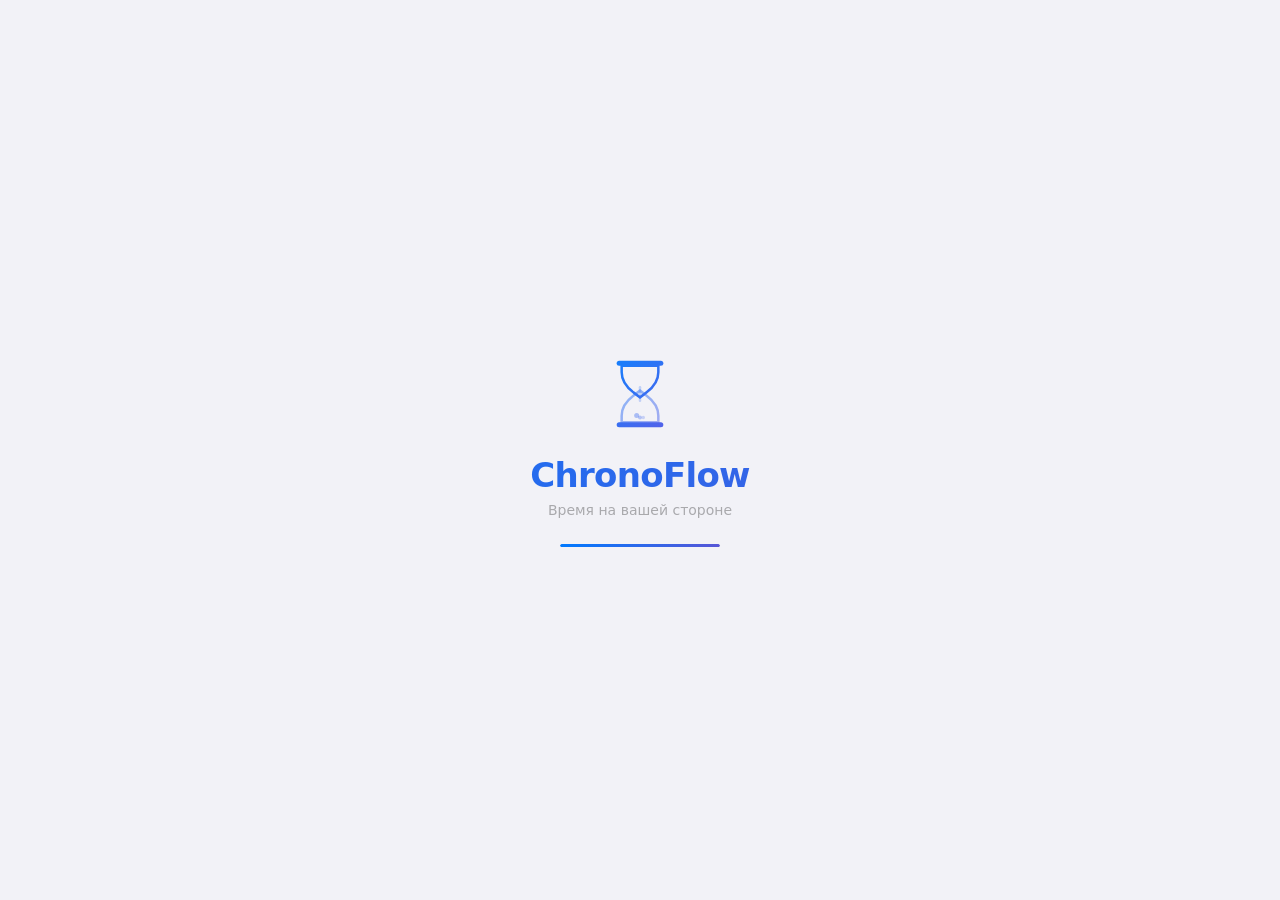
==== commit c3cfb62c: "2026.10.11" ====
--- a/index.html
+++ b/index.html
@@ -1,470 +1,560 @@
 <!DOCTYPE html>
 <html lang="ru">
+
 <head>
-<meta charset="UTF-8">
-<meta name="viewport" content="width=device-width, initial-scale=1.0, viewport-fit=cover">
-<meta name="theme-color" content="#000000" media="(prefers-color-scheme: dark)">
-<meta name="theme-color" content="#f2f2f7" media="(prefers-color-scheme: light)">
-<meta name="color-scheme" content="dark light">
-<meta name="mobile-web-app-capable" content="yes">
-<meta name="apple-mobile-web-app-capable" content="yes">
-<meta name="apple-mobile-web-app-status-bar-style" content="black-translucent">
-<meta name="apple-mobile-web-app-title" content="ChronoFlow">
-<meta name="format-detection" content="telephone=no">
-<meta name="description" content="ChronoFlow — считайте дни до важных событий или после них. Визуальные часы, категории, напоминания. Полностью офлайн.">
-<meta name="keywords" content="таймер, счётчик дней, офлайн PWA, сколько прошло, сколько осталось, привычки, даты">
-<meta name="author" content="dituals758">
-<meta name="robots" content="index, follow">
-<link rel="canonical" href="https://dituals758.github.io/ChronoFlow/">
-<meta property="og:type" content="website">
-<meta property="og:url" content="https://dituals758.github.io/ChronoFlow/">
-<meta property="og:title" content="ChronoFlow — Считайте дни до событий">
-<meta property="og:description" content="Не курю 45 дней. До отпуска 128 дней. Визуальные счётчики для всего, что важно. Офлайн PWA.">
-<meta property="og:image" content="https://dituals758.github.io/ChronoFlow/og-image.png">
-<meta property="twitter:card" content="summary_large_image">
-<meta http-equiv="Content-Security-Policy" content="default-src 'self'; style-src 'self' 'unsafe-inline'; script-src 'self' 'sha256-vvt4KWwuNr51XfE5m+hzeNEGhiOfZzG97ccfqGsPwvE='; img-src 'self' data:; connect-src 'self'; font-src 'self'; object-src 'none'; base-uri 'self'; form-action 'self'; manifest-src 'self'; worker-src 'self'">
-<script type="application/ld+json">
-{"@context":"https://schema.org","@type":"WebApplication","name":"ChronoFlow","description":"Считайте дни до важных событий или после них. Визуальные часы, категории, напоминания. Полностью офлайн PWA.","applicationCategory":"Productivity","operatingSystem":"All","offers":{"@type":"Offer","price":"0","priceCurrency":"USD"},"author":{"@type":"Person","name":"dituals758","url":"https://github.com/dituals758"},"softwareVersion":"2026.10.10"}
+    <meta charset="UTF-8">
+    <meta name="viewport" content="width=device-width, initial-scale=1.0, viewport-fit=cover">
+    <meta name="theme-color" content="#000000" media="(prefers-color-scheme: dark)">
+    <meta name="theme-color" content="#f2f2f7" media="(prefers-color-scheme: light)">
+    <meta name="color-scheme" content="dark light">
+    <meta name="mobile-web-app-capable" content="yes">
+    <meta name="apple-mobile-web-app-capable" content="yes">
+    <meta name="apple-mobile-web-app-status-bar-style" content="black-translucent">
+    <meta name="apple-mobile-web-app-title" content="ChronoFlow">
+    <meta name="format-detection" content="telephone=no">
+    <meta name="description"
+        content="ChronoFlow — считайте дни, часы, минуты и секунды до важных событий или после них. Секундная точность, офлайн-работа, визуальные часы, категории, напоминания.">
+    <meta name="keywords"
+        content="таймер, счётчик дней, секундная точность, офлайн PWA, сколько прошло, сколько осталось, привычки, даты">
+    <meta name="author" content="dituals758">
+    <meta name="robots" content="index, follow">
+    <link rel="canonical" href="https://dituals758.github.io/ChronoFlow/">
+    <meta property="og:type" content="website">
+    <meta property="og:url" content="https://dituals758.github.io/ChronoFlow/">
+    <meta property="og:title" content="ChronoFlow — Считайте дни до событий">
+    <meta property="og:description"
+        content="Не курю 45 дней. До отпуска 128 дней. Точность до секунды. Визуальные счётчики для всего, что важно. Офлайн PWA.">
+    <meta property="og:image" content="https://dituals758.github.io/ChronoFlow/og-image.png">
+    <meta property="twitter:card" content="summary_large_image">
+    <meta http-equiv="Content-Security-Policy"
+        content="default-src 'self'; style-src 'self' 'unsafe-inline'; script-src 'self'; img-src 'self' data:; connect-src 'self'; font-src 'self'; object-src 'none'; base-uri 'self'; form-action 'self'; manifest-src 'self'; worker-src 'self'">
+    <script type="application/ld+json">
+{"@context":"https://schema.org","@type":"WebApplication","name":"ChronoFlow","description":"Считайте дни, часы, минуты и секунды до важных событий или после них. Секундная точность. Офлайн PWA.","applicationCategory":"Productivity","operatingSystem":"All","offers":{"@type":"Offer","price":"0","priceCurrency":"USD"},"author":{"@type":"Person","name":"dituals758","url":"https://github.com/dituals758"},"softwareVersion":"2026.10.11"}
 </script>
-<title>ChronoFlow</title>
-<link rel="manifest" href="./manifest.json">
-<link rel="icon" type="image/svg+xml" href="./icon.svg">
-<link rel="apple-touch-icon" sizes="180x180" href="./icon-180.png">
-<link rel="apple-touch-icon" sizes="192x192" href="./icon-192.png">
-<link rel="apple-touch-icon" sizes="512x512" href="./icon-512.png">
-<link rel="preload" href="./styles.css" as="style">
-<link rel="stylesheet" href="./styles.css">
+    <title>ChronoFlow</title>
+    <link rel="manifest" href="./manifest.json">
+    <link rel="icon" type="image/svg+xml" href="./icon.svg">
+    <link rel="apple-touch-icon" sizes="180x180" href="./icon-180.png">
+    <link rel="apple-touch-icon" sizes="192x192" href="./icon-192.png">
+    <link rel="apple-touch-icon" sizes="512x512" href="./icon-512.png">
+    <link rel="preload" href="./app.js" as="script">
+    <link rel="preload" href="./styles.css" as="style">
+    <link rel="stylesheet" href="./styles.css">
 </head>
+
 <body>
-<a href="#main" class="skip-link">Перейти к содержимому</a>
-
-<div id="splash" class="splash" aria-hidden="true">
-<div class="splash-inner">
-<div class="splash-logo">
-<svg width="80" height="80" viewBox="0 0 48 48" fill="none" aria-hidden="true">
-<defs>
-<linearGradient id="splashGrad" x1="0" y1="0" x2="48" y2="48" gradientUnits="userSpaceOnUse">
-<stop offset="0%" stop-color="#0a84ff"/>
-<stop offset="100%" stop-color="#5e5ce6"/>
-</linearGradient>
-</defs>
-<rect x="10" y="4" width="28" height="3" rx="1.5" fill="url(#splashGrad)"/>
-<rect x="10" y="41" width="28" height="3" rx="1.5" fill="url(#splashGrad)"/>
-<path d="M13 7h22v4c0 5-3 9-7 12l-4 3-4-3c-4-3-7-7-7-12V7z" stroke="url(#splashGrad)" stroke-width="1.5" fill="none"/>
-<path d="M13 41h22v-4c0-5-3-9-7-12l-4-3-4 3c-4 3-7 7-7 12v4z" stroke="url(#splashGrad)" stroke-width="1.5" fill="none" opacity=".5"/>
-<path d="M24 20v8" stroke="url(#splashGrad)" stroke-width="1.5" stroke-linecap="round" opacity=".35">
-<animate attributeName="opacity" values=".15;.5;.15" dur="1.8s" repeatCount="indefinite"/>
-</path>
-<circle cx="22" cy="36" r="1.5" fill="url(#splashGrad)" opacity=".4"><animate attributeName="cy" values="36;38;36" dur="2s" repeatCount="indefinite"/></circle>
-<circle cx="26" cy="37" r="1" fill="url(#splashGrad)" opacity=".25"><animate attributeName="cy" values="37;38.5;37" dur="2.4s" repeatCount="indefinite"/></circle>
-<circle cx="24" cy="38" r="1.2" fill="url(#splashGrad)" opacity=".35"><animate attributeName="cy" values="38;39;38" dur="1.6s" repeatCount="indefinite"/></circle>
-</svg>
-</div>
-<div class="splash-name accent-text">ChronoFlow</div>
-<div class="splash-sub">Время на вашей стороне</div>
-<div class="splash-bar"><div class="splash-bar-fill"></div></div>
-</div>
-</div>
-
-<header>
-<div class="hdr">
-<div class="hdr-left">
-<div class="hdr-brand">
-<img class="logo" src="./icon.svg" alt="" aria-hidden="true" width="24" height="24">
-<h1 class="accent-text">ChronoFlow</h1>
-<span class="offline-dot" id="offlineDot" role="status" aria-live="polite" title="Офлайн"></span>
-<span class="hdr-sub" id="hdrSub">Время на вашей стороне</span>
-</div>
-</div>
-<div class="hdr-right">
-<div class="hdr-clock" id="hdrClock" style="opacity:0;transform:translateY(-6px);" aria-live="polite" aria-atomic="true">
-<span id="hdrH">00</span><span class="hdr-colon">:</span><span id="hdrM">00</span><span class="hdr-colon">:</span><span id="hdrS">00</span>
-<span class="hdr-date" id="hdrDate"></span>
-</div>
-<button id="settingsBtn" class="ibtn-s" aria-label="Настройки" title="Настройки"></button>
-<button id="installBtn" class="ibtn-s hidden" aria-label="Установить" title="Установить"></button>
-</div>
-</div>
-</header>
-
-<main id="main">
-<div class="scroll-page" id="scrollPage" aria-label="Основной контент">
-<section id="clockSection" role="region" aria-label="Часы">
-<div class="clock-wrap" id="clockWrap">
-<div class="clock-stage">
-<div class="clock-glass" id="clockGlass" role="img" aria-label="Часы с циферблатом">
-<svg class="clock-svg" id="clockSvg" viewBox="0 0 200 200" aria-hidden="true">
-<defs>
-<filter id="dotGlow" x="-100%" y="-100%" width="300%" height="300%"><feGaussianBlur in="SourceGraphic" stdDeviation="1.5"/></filter>
-<filter id="activeDotGlow" x="-200%" y="-200%" width="500%" height="500%">
-<feGaussianBlur in="SourceGraphic" stdDeviation="3" result="b"/>
-<feMerge><feMergeNode in="b"/><feMergeNode in="SourceGraphic"/></feMerge>
-</filter>
-<linearGradient id="ringGrad" x1="0%" y1="0%" x2="100%" y2="100%"><stop offset="0%" stop-color="#0a84ff"/><stop offset="100%" stop-color="#5e5ce6"/></linearGradient>
-<linearGradient id="dayRingGrad" x1="0%" y1="0%" x2="100%" y2="100%"><stop offset="0%" stop-color="#30d158"/><stop offset="100%" stop-color="#34c759"/></linearGradient>
-</defs>
-<g id="stars"></g>
-<circle class="ring-bg" cx="100" cy="100" r="88" fill="none" stroke-width="3"/>
-<circle class="ring-progress" id="ringProgress" cx="100" cy="100" r="88" fill="none" stroke-width="3" stroke-linecap="round" transform="rotate(-90 100 100)" stroke="url(#ringGrad)"/>
-<circle class="ring-bg day-ring" cx="100" cy="100" r="76" fill="none" stroke-width="3"/>
-<g id="hourSegments"></g>
-<g class="day-dots" id="dayDots"></g>
-<circle id="clockWave" cx="100" cy="12" r="1.5" fill="currentColor" opacity="0"/>
-<circle id="activeEventDot" cx="100" cy="100" r="0" fill="currentColor" opacity="0"/>
-<text id="svgDay" x="100" y="52" text-anchor="middle" fill="currentColor" class="svg-text svg-day"></text>
-<text id="svgSt" x="100" y="64" text-anchor="middle" fill="currentColor" class="svg-text svg-st"></text>
-<text id="svgTime" x="100" y="108" text-anchor="middle" fill="currentColor" class="svg-text svg-time"></text>
-<text id="svgSec" x="100" y="126" text-anchor="middle" fill="currentColor" class="svg-text svg-sec"></text>
-<text id="svgDate" x="100" y="145" text-anchor="middle" fill="currentColor" class="svg-text svg-date"></text>
-<g id="svgTicks"></g>
-</svg>
-<div class="sr-only" id="timeAnnounce"></div>
-</div>
-<div class="moon-wrap">
-<div class="moon-badge" id="moonPhase" aria-hidden="true"></div>
-<div class="moon-label" id="moonLabel" aria-hidden="true"></div>
-</div>
-</div>
-</div>
-<div class="hero-cta" id="heroCta">
-<p>Создайте первый счётчик — это займёт 10 секунд</p>
-<button class="btn-p" id="heroAddBtn" type="button">Начать</button>
-</div>
-</section>
-
-<section id="timersSection" role="region" aria-label="Счётчики времени">
-<div class="pull-indicator" id="pullIndicator" aria-hidden="true"></div>
-<div class="section-hdr">
-<h2>Счётчики</h2>
-<div class="section-actions">
-<button id="addTimerBtn" class="ibtn-s accent-btn" aria-label="Добавить счётчик" title="Добавить"></button>
-<button id="searchBtn" class="ibtn-s" aria-label="Поиск" title="Поиск"></button>
-<button id="filterBtn" class="ibtn-s" aria-label="Фильтры" title="Фильтры"></button>
-</div>
-</div>
-<div class="search-bar" id="searchBar">
-<label for="searchInput" class="sr-only">Поиск по названию счётчика</label>
-<input type="text" id="searchInput" class="search-input" placeholder="Найти счётчик..." autocomplete="off">
-<button id="searchClear" class="search-clear hidden" aria-label="Очистить поиск"></button>
-</div>
-<div id="skeleton" class="skeleton-wrap" aria-hidden="true">
-<div class="skeleton"><div class="sk-line"></div><div class="sk-line short"></div><div class="sk-block"></div></div>
-<div class="skeleton"><div class="sk-line"></div><div class="sk-line short"></div><div class="sk-block"></div></div>
-</div>
-<div id="timerList" role="list" aria-label="Список счётчиков"></div>
-<div id="emptyState" class="empty hidden" role="status">
-<div class="empty-anim" aria-hidden="true">
-<div class="empty-circle"></div>
-<div class="empty-icon">
-<svg width="40" height="40" viewBox="0 0 48 48" fill="none" aria-hidden="true">
-<defs>
-<linearGradient id="emptyGrad" x1="0" y1="0" x2="48" y2="48" gradientUnits="userSpaceOnUse">
-<stop offset="0%" stop-color="var(--bl)"/>
-<stop offset="100%" stop-color="var(--pu)"/>
-</linearGradient>
-</defs>
-<rect x="10" y="4" width="28" height="3" rx="1.5" fill="url(#emptyGrad)"/>
-<rect x="10" y="41" width="28" height="3" rx="1.5" fill="url(#emptyGrad)"/>
-<path d="M13 7h22v4c0 5-3 9-7 12l-4 3-4-3c-4-3-7-7-7-12V7z" stroke="url(#emptyGrad)" stroke-width="1.5" fill="none"/>
-<path d="M13 41h22v-4c0-5-3-9-7-12l-4-3-4 3c-4 3-7 7-7 12v4z" stroke="url(#emptyGrad)" stroke-width="1.5" fill="none" opacity=".5"/>
-<path d="M24 20v8" stroke="url(#emptyGrad)" stroke-width="1.5" stroke-linecap="round" opacity=".35"/>
-<circle cx="22" cy="36" r="1.5" fill="url(#emptyGrad)" opacity=".4"/>
-<circle cx="26" cy="37" r="1" fill="url(#emptyGrad)" opacity=".25"/>
-<circle cx="24" cy="38" r="1.2" fill="url(#emptyGrad)" opacity=".35"/>
-</svg>
-</div>
-</div>
-<h3 id="emptyTitle" class="grad-text"></h3>
-<p id="emptyBody"></p>
-<button class="btn-p" id="emptyBtn"></button>
-</div>
-</section>
-</div>
-</main>
-
-<div class="modal" id="timerModal" role="dialog" aria-modal="true" aria-labelledby="mTitle">
-<div class="modal-backdrop" data-close-modal aria-hidden="true"></div>
-<div class="mc">
-<div class="mc-handle" aria-hidden="true"></div>
-<div class="mc-scroll">
-<div class="mh">
-<h2 id="mTitle" class="grad-text">Новый счётчик</h2>
-<button class="ibtn-s" data-close-modal aria-label="Закрыть" title="Закрыть"></button>
-</div>
-<form id="timerForm" novalidate>
-<div class="fg">
-<label for="timerTitle">Название</label>
-<input id="timerTitle" required placeholder="Как вы хотите это запомнить?" autocomplete="off" aria-required="true">
-<span class="cc" id="titleCnt"></span>
-</div>
-<div class="fg">
-<label for="timerDate">Дата и время</label>
-<div class="date-input-wrap">
-<input type="datetime-local" id="timerDate" required aria-required="true">
-<button type="button" class="date-picker-btn reset-time-btn" id="resetTimeBtn" aria-label="Текущее время"></button>
-<button type="button" class="date-picker-btn" id="datePickerBtn" aria-label="Открыть календарь"></button>
-</div>
-<div class="quick-date-btns">
-<button type="button" class="btn-s quick-date" data-offset="0">Сегодня</button>
-<button type="button" class="btn-s quick-date" data-offset="1">Завтра</button>
-<button type="button" class="btn-s quick-date" data-offset="7">Через неделю</button>
-<button type="button" class="btn-s quick-date" data-offset="30">+1 месяц</button>
-</div>
-</div>
-<div class="fg">
-<label>Цвет</label>
-<div class="color-pick" id="colorPick">
-<button type="button" class="cp active" data-c="#60cdff" style="--c:#60cdff" aria-label="Голубой"></button>
-<button type="button" class="cp" data-c="#b490ff" style="--c:#b490ff" aria-label="Фиолетовый"></button>
-<button type="button" class="cp" data-c="#ff7eb3" style="--c:#ff7eb3" aria-label="Розовый"></button>
-<button type="button" class="cp" data-c="#00d4aa" style="--c:#00d4aa" aria-label="Бирюзовый"></button>
-<button type="button" class="cp" data-c="#ff8c00" style="--c:#ff8c00" aria-label="Оранжевый"></button>
-<button type="button" class="cp" data-c="#ff6b6b" style="--c:#ff6b6b" aria-label="Красный"></button>
-<button type="button" class="cp" data-c="#6ccb5f" style="--c:#6ccb5f" aria-label="Зелёный"></button>
-<button type="button" class="cp cp-custom" id="customColorBtn" aria-label="Свой цвет"></button>
-</div>
-<div class="hsl-popup" id="hslPopup" role="dialog" aria-label="Выбор цвета">
-<div class="hsl-preview" id="hslPreview"></div>
-<div class="hsl-sliders">
-<div class="hsl-row"><label for="hslH">H</label><input type="range" id="hslH" min="0" max="360" value="200" class="hsl-range hsl-h"><span id="hslHVal">200</span></div>
-<div class="hsl-row"><label for="hslS">S</label><input type="range" id="hslS" min="0" max="100" value="100" class="hsl-range hsl-s"><span id="hslSVal">100</span></div>
-<div class="hsl-row"><label for="hslL">L</label><input type="range" id="hslL" min="10" max="90" value="55" class="hsl-range hsl-l"><span id="hslLVal">55</span></div>
-</div>
-<button type="button" class="btn-p" id="hslApply">Готово</button>
-</div>
-</div>
-<div class="fg">
-<label for="timerCategory">Категория</label>
-<div class="select-wrap"><select id="timerCategory">
-<option value="">Без категории</option>
-<option value="work">Работа</option>
-<option value="health">Здоровье</option>
-<option value="personal">Личное</option>
-<option value="study">Учёба</option>
-<option value="travel">Путешествия</option>
-</select></div>
-</div>
-<div class="fg">
-<label for="timerRecurring">Повтор</label>
-<div class="select-wrap"><select id="timerRecurring">
-<option value="">Одноразовый</option>
-<option value="weekly">Каждую неделю</option>
-<option value="monthly">Каждый месяц</option>
-<option value="yearly">Каждый год</option>
-</select></div>
-</div>
-<div class="fg">
-<div class="sr">
-<label for="timerReminder">Напоминание</label>
-<label class="sw"><input type="checkbox" id="timerReminder"><span class="sl"></span></label>
-</div>
-</div>
-<div class="fa">
-<button type="button" class="btn-s" data-close-modal>Отмена</button>
-<button type="submit" class="btn-p" id="saveBtn">Сохранить</button>
-</div>
-<div class="fa" id="saveMoreRow" style="display:none">
-<button type="button" class="btn-s fw" id="saveMoreBtn">Сохранить и создать ещё</button>
-</div>
-</form>
-</div>
-</div>
-</div>
-
-<div class="modal" id="fModal" role="dialog" aria-modal="true" aria-labelledby="fModalTitle">
-<div class="modal-backdrop" data-close-modal aria-hidden="true"></div>
-<div class="mc">
-<div class="mc-handle" aria-hidden="true"></div>
-<div class="mc-scroll">
-<div class="mh">
-<h2 id="fModalTitle" class="grad-text">Фильтры</h2>
-<button class="ibtn-s" data-close-modal aria-label="Закрыть"></button>
-</div>
-<div class="fg">
-<label for="fSelect">Тип</label>
-<div class="select-wrap"><select id="fSelect">
-<option value="all">Все счётчики</option>
-<option value="elapsed">Только «прошло»</option>
-<option value="countdown">Только «осталось»</option>
-</select></div>
-</div>
-<div class="fg">
-<label for="sortSelect">Сортировка</label>
-<div class="select-wrap"><select id="sortSelect">
-<option value="order">Мой порядок</option>
-<option value="created">Сначала новые</option>
-<option value="date">По дате события</option>
-<option value="name">По алфавиту</option>
-</select></div>
-</div>
-<div class="fg">
-<label for="catSelect">Категория</label>
-<div class="select-wrap"><select id="catSelect">
-<option value="all">Все категории</option>
-<option value="">Без категории</option>
-<option value="work">Работа</option>
-<option value="health">Здоровье</option>
-<option value="personal">Личное</option>
-<option value="study">Учёба</option>
-<option value="travel">Путешествия</option>
-</select></div>
-</div>
-<div class="fg">
-<label>Шаблоны</label>
-<div class="tpl-grid"></div>
-</div>
-<div class="fa">
-<button class="btn-s" id="exportImgBtn">Картинка</button>
-<button class="btn-p" id="applyFBtn">Применить</button>
-</div>
-</div>
-</div>
-</div>
-
-<div class="modal" id="sModal" role="dialog" aria-modal="true" aria-labelledby="sModalTitle">
-<div class="modal-backdrop" data-close-modal aria-hidden="true"></div>
-<div class="mc">
-<div class="mc-handle" aria-hidden="true"></div>
-<div class="mc-scroll">
-<div class="mh">
-<h2 id="sModalTitle" class="grad-text">Настройки</h2>
-<button class="ibtn-s" data-close-modal aria-label="Закрыть"></button>
-</div>
-<div class="sg">
-<h3>Внешний вид</h3>
-<div class="sr"><label for="themeSel">Тема</label>
-<div class="select-wrap select-sm"><select id="themeSel">
-<option value="system">Системная</option>
-<option value="dark">Тёмная</option>
-<option value="light">Светлая</option>
-</select></div></div>
-<div class="sr"><label for="animToggle">Анимации</label>
-<label class="sw"><input type="checkbox" id="animToggle" checked><span class="sl"></span></label></div>
-<div class="sr"><label for="soundToggle">Звуки</label>
-<label class="sw"><input type="checkbox" id="soundToggle"><span class="sl"></span></label></div>
-<div class="sr"><label for="dateFormat">Формат даты</label>
-<div class="select-wrap select-sm"><select id="dateFormat">
-<option value="DD.MM.YYYY">ДД.ММ.ГГГГ</option>
-<option value="MM/DD/YYYY">ММ/ДД/ГГГГ</option>
-<option value="YYYY-MM-DD">ГГГГ-ММ-ДД</option>
-</select></div></div>
-<div class="sr"><label for="weekStart">Начало недели</label>
-<div class="select-wrap select-sm"><select id="weekStart">
-<option value="1">Понедельник</option>
-<option value="0">Воскресенье</option>
-</select></div></div>
-<div class="sr"><label for="groupToggle">Группировать по категориям</label>
-<label class="sw"><input type="checkbox" id="groupToggle"><span class="sl"></span></label></div>
-</div>
-<div class="sg">
-<h3>Уведомления</h3>
-<div class="sr"><label for="notifEnabled">Включить</label>
-<label class="sw"><input type="checkbox" id="notifEnabled" checked><span class="sl"></span></label></div>
-<div class="sr"><label for="notifPeriod">Оповещать за</label>
-<div class="select-wrap select-sm"><select id="notifPeriod">
-<option value="7">7 дней</option>
-<option value="3" selected>3 дня</option>
-<option value="1">1 день</option>
-<option value="0">В день события</option>
-</select></div></div>
-<div class="sr"><label for="praiseEnabled">Похвалы за привычки</label>
-<label class="sw"><input type="checkbox" id="praiseEnabled" checked><span class="sl"></span></label></div>
-<div class="sr"><label for="praiseInterval">Хвалить каждые</label>
-<div class="select-wrap select-sm"><select id="praiseInterval">
-<option value="7">7 дней</option>
-<option value="30" selected>30 дней</option>
-<option value="100">100 дней</option>
-<option value="365">1 год</option>
-</select></div></div>
-<p class="ai">Уведомления показываются, пока приложение открыто. Отдельные напоминания можно отключить кнопкой 🔔 на карточке.</p>
-</div>
-<div class="sg">
-<h3>Данные</h3>
-<button class="btn-s fw" id="exportBtn">Экспорт (JSON)</button>
-<button class="btn-s fw" id="importBtn">Импорт</button>
-<button class="btn-s fw" id="exportIcsBtn">Экспорт в календарь (.ics)</button>
-<button class="btn-d fw" id="clearBtn">Очистить всё</button>
-</div>
-<div class="sg">
-<h3>О приложении</h3>
-<div class="about">
-<div class="about-logo" aria-hidden="true"><img class="logo" src="./icon.svg" alt="" width="48" height="48"></div>
-<div class="about-name grad-text">ChronoFlow</div>
-<div class="about-ver" id="aboutVer"></div>
-<p class="about-tag">Время на вашей стороне</p>
-</div>
-<p class="ai">ChronoFlow — офлайн-таймер для всего, что важно. Считайте дни до событий или после них. Ноль серверов, ноль регистрации.</p>
-<ul class="about-features">
-<li>Автоопределение: «прошло» или «осталось»</li>
-<li>G-SHOCK-часы: сегменты дня, Луна</li>
-<li>Категории и повторяющиеся счётчики</li>
-<li>Напоминания и похвалы за привычки</li>
-<li>Свайпы, drag-and-drop, pull-to-refresh</li>
-<li>Экспорт JSON / PNG / ICS</li>
-<li>Полностью офлайн PWA</li>
-</ul>
-<div class="about-links">
-<a href="./about.html" rel="noopener" class="about-link">
-<span class="link-icon"><img class="logo" src="./icon.svg" alt="" width="22" height="22"></span>
-<span class="link-label">О проекте</span>
-<span class="link-chevron"><svg viewBox="0 0 24 24" fill="none" stroke="currentColor" stroke-width="1.5"><path d="M9 6l6 6-6 6"/></svg></span>
-</a>
-<a href="./privacy.html" rel="noopener" class="about-link">
-<span class="link-icon"><svg viewBox="0 0 24 24" fill="none" stroke="currentColor" stroke-width="1.5"><rect x="3" y="11" width="18" height="11" rx="2"/><path d="M7 11V7a5 5 0 0110 0v4"/></svg></span>
-<span class="link-label">Политика конфиденциальности</span>
-<span class="link-chevron"><svg viewBox="0 0 24 24" fill="none" stroke="currentColor" stroke-width="1.5"><path d="M9 6l6 6-6 6"/></svg></span>
-</a>
-<a href="./terms.html" rel="noopener" class="about-link">
-<span class="link-icon"><svg viewBox="0 0 24 24" fill="none" stroke="currentColor" stroke-width="1.5"><path d="M14 2H6a2 2 0 00-2 2v16a2 2 0 002 2h12a2 2 0 002-2V8l-6-6z"/><path d="M14 2v6h6"/></svg></span>
-<span class="link-label">Условия использования</span>
-<span class="link-chevron"><svg viewBox="0 0 24 24" fill="none" stroke="currentColor" stroke-width="1.5"><path d="M9 6l6 6-6 6"/></svg></span>
-</a>
-<a href="https://github.com/dituals758/ChronoFlow" target="_blank" rel="noopener noreferrer" class="about-link">
-<span class="link-icon"><svg viewBox="0 0 24 24" fill="none" stroke="currentColor" stroke-width="1.5"><path d="M16 8l4 4-4 4M8 8l-4 4 4 4"/></svg></span>
-<span class="link-label">GitHub</span>
-<span class="link-chevron"><svg viewBox="0 0 24 24" fill="none" stroke="currentColor" stroke-width="1.5"><path d="M9 6l6 6-6 6"/></svg></span>
-</a>
-</div>
-<div class="about-credits">
-<p class="ai">Разработано: <strong>dituals758</strong></p>
-<p class="ai">AI-соавтор: <strong>MiMo Code</strong> (Xiaomi MiMo Team)</p>
-<p class="ai" style="margin-top:4px;">Лицензия: <strong>MIT</strong></p>
-<p class="ai" style="margin-top:4px;font-size:12px;color:var(--t3);">© 2026 ChronoFlow</p>
-</div>
-</div>
-<div class="sg">
-<h3>Что нового</h3>
-<div class="changelog" id="changelogBlock">
-<h4 id="changelogTitle" class="grad-text">Версия 2026.10.10</h4>
-<ul id="changelogList"><li>Загрузка…</li></ul>
-<span class="date" id="changelogDate">Выпущено 10 октября 2026 г.</span>
-</div>
-</div>
-</div>
-</div>
-</div>
-
-<div class="confirm-modal" id="confirmModal" role="alertdialog" aria-modal="true" aria-labelledby="confirmTitle" aria-describedby="confirmMsg">
-<div class="confirm-backdrop"></div>
-<div class="confirm-box">
-<h3 id="confirmTitle">Подтверждение</h3>
-<p id="confirmMsg">Вы уверены?</p>
-<div class="confirm-actions">
-<button class="btn-s fw" id="confirmCancel">Отмена</button>
-<button class="btn-s fw btn-danger" id="confirmOk">Удалить</button>
-</div>
-</div>
-</div>
-
-<label for="importFile" class="sr-only">Импорт данных из JSON</label>
-<input type="file" id="importFile" accept=".json,application/json" class="hidden">
-<div class="notif toast" id="notif" role="alert" aria-live="assertive"></div>
-<div id="dragTip" class="drag-tip">
-<span class="tip-icon">⇅</span>
-<span>Перетаскивайте счётчики, удерживая палец на ручке с точками.</span>
-<button class="tip-close" aria-label="Закрыть">✕</button>
-</div>
-<script src="./version.js"></script>
-<script src="./app.js"></script>
+    <a href="#main" class="skip-link">Перейти к содержимому</a>
+
+    <div id="splash" class="splash" aria-hidden="true">
+        <div class="splash-inner">
+            <div class="splash-logo">
+                <svg width="80" height="80" viewBox="0 0 48 48" fill="none" aria-hidden="true">
+                    <defs>
+                        <linearGradient id="splashGrad" x1="0" y1="0" x2="48" y2="48" gradientUnits="userSpaceOnUse">
+                            <stop offset="0%" stop-color="#0a84ff" />
+                            <stop offset="100%" stop-color="#5e5ce6" />
+                        </linearGradient>
+                    </defs>
+                    <rect x="10" y="4" width="28" height="3" rx="1.5" fill="url(#splashGrad)" />
+                    <rect x="10" y="41" width="28" height="3" rx="1.5" fill="url(#splashGrad)" />
+                    <path d="M13 7h22v4c0 5-3 9-7 12l-4 3-4-3c-4-3-7-7-7-12V7z" stroke="url(#splashGrad)"
+                        stroke-width="1.5" fill="none" />
+                    <path d="M13 41h22v-4c0-5-3-9-7-12l-4-3-4 3c-4 3-7 7-7 12v4z" stroke="url(#splashGrad)"
+                        stroke-width="1.5" fill="none" opacity=".5" />
+                    <path d="M24 20v8" stroke="url(#splashGrad)" stroke-width="1.5" stroke-linecap="round"
+                        opacity=".35">
+                        <animate attributeName="opacity" values=".15;.5;.15" dur="1.8s" repeatCount="indefinite" />
+                    </path>
+                    <circle cx="22" cy="36" r="1.5" fill="url(#splashGrad)" opacity=".4">
+                        <animate attributeName="cy" values="36;38;36" dur="2s" repeatCount="indefinite" />
+                    </circle>
+                    <circle cx="26" cy="37" r="1" fill="url(#splashGrad)" opacity=".25">
+                        <animate attributeName="cy" values="37;38.5;37" dur="2.4s" repeatCount="indefinite" />
+                    </circle>
+                    <circle cx="24" cy="38" r="1.2" fill="url(#splashGrad)" opacity=".35">
+                        <animate attributeName="cy" values="38;39;38" dur="1.6s" repeatCount="indefinite" />
+                    </circle>
+                </svg>
+            </div>
+            <div class="splash-name accent-text">ChronoFlow</div>
+            <div class="splash-sub">Время на вашей стороне</div>
+            <div class="splash-bar">
+                <div class="splash-bar-fill"></div>
+            </div>
+        </div>
+    </div>
+
+    <header>
+        <div class="hdr">
+            <div class="hdr-left">
+                <div class="hdr-brand">
+                    <img class="logo" src="./icon.svg" alt="" aria-hidden="true" width="24" height="24">
+                    <h1 class="accent-text">ChronoFlow</h1>
+                    <span class="offline-dot" id="offlineDot" role="status" aria-live="polite" title="Офлайн"></span>
+                    <span class="hdr-sub" id="hdrSub">Время на вашей стороне</span>
+                </div>
+            </div>
+            <div class="hdr-right">
+                <div class="hdr-clock" id="hdrClock" style="opacity:0;transform:translateY(-6px);" aria-live="polite"
+                    aria-atomic="true">
+                    <span id="hdrH">00</span><span class="hdr-colon">:</span><span id="hdrM">00</span><span
+                        class="hdr-colon">:</span><span id="hdrS">00</span>
+                    <span class="hdr-date" id="hdrDate"></span>
+                </div>
+                <button id="settingsBtn" class="ibtn-s" aria-label="Настройки" title="Настройки"></button>
+                <button id="installBtn" class="ibtn-s hidden" aria-label="Установить" title="Установить"></button>
+            </div>
+        </div>
+    </header>
+
+    <main id="main">
+        <div class="scroll-page" id="scrollPage" aria-label="Основной контент">
+            <section id="clockSection" role="region" aria-label="Часы">
+                <div class="clock-wrap" id="clockWrap">
+                    <div class="clock-stage">
+                        <div class="clock-glass" id="clockGlass" role="img" aria-label="Часы с циферблатом">
+                            <svg class="clock-svg" id="clockSvg" viewBox="0 0 200 200" aria-hidden="true">
+                                <defs>
+                                    <filter id="dotGlow" x="-100%" y="-100%" width="300%" height="300%">
+                                        <feGaussianBlur in="SourceGraphic" stdDeviation="1.5" />
+                                    </filter>
+                                    <filter id="activeDotGlow" x="-200%" y="-200%" width="500%" height="500%">
+                                        <feGaussianBlur in="SourceGraphic" stdDeviation="3" result="b" />
+                                        <feMerge>
+                                            <feMergeNode in="b" />
+                                            <feMergeNode in="SourceGraphic" />
+                                        </feMerge>
+                                    </filter>
+                                    <linearGradient id="ringGrad" x1="0%" y1="0%" x2="100%" y2="100%">
+                                        <stop offset="0%" stop-color="#0a84ff" />
+                                        <stop offset="100%" stop-color="#5e5ce6" />
+                                    </linearGradient>
+                                    <linearGradient id="dayRingGrad" x1="0%" y1="0%" x2="100%" y2="100%">
+                                        <stop offset="0%" stop-color="#30d158" />
+                                        <stop offset="100%" stop-color="#34c759" />
+                                    </linearGradient>
+                                </defs>
+                                <g id="stars"></g>
+                                <circle class="ring-bg" cx="100" cy="100" r="88" fill="none" stroke-width="3" />
+                                <circle class="ring-progress" id="ringProgress" cx="100" cy="100" r="88" fill="none"
+                                    stroke-width="3" stroke-linecap="round" transform="rotate(-90 100 100)"
+                                    stroke="url(#ringGrad)" />
+                                <circle class="ring-bg day-ring" cx="100" cy="100" r="76" fill="none"
+                                    stroke-width="3" />
+                                <g id="hourSegments"></g>
+                                <g class="day-dots" id="dayDots"></g>
+                                <circle id="clockWave" cx="100" cy="12" r="1.5" fill="currentColor" opacity="0" />
+                                <circle id="activeEventDot" cx="100" cy="100" r="0" fill="currentColor" opacity="0" />
+                                <text id="svgDay" x="100" y="52" text-anchor="middle" fill="currentColor"
+                                    class="svg-text svg-day"></text>
+                                <text id="svgSt" x="100" y="64" text-anchor="middle" fill="currentColor"
+                                    class="svg-text svg-st"></text>
+                                <text id="svgTime" x="100" y="108" text-anchor="middle" fill="currentColor"
+                                    class="svg-text svg-time"></text>
+                                <text id="svgSec" x="100" y="126" text-anchor="middle" fill="currentColor"
+                                    class="svg-text svg-sec"></text>
+                                <text id="svgDate" x="100" y="145" text-anchor="middle" fill="currentColor"
+                                    class="svg-text svg-date"></text>
+                                <g id="svgTicks"></g>
+                            </svg>
+                            <div class="sr-only" id="timeAnnounce"></div>
+                        </div>
+                        <div class="moon-wrap">
+                            <div class="moon-badge" id="moonPhase" aria-hidden="true"></div>
+                            <div class="moon-label" id="moonLabel" aria-hidden="true"></div>
+                        </div>
+                    </div>
+                </div>
+                <div class="hero-cta" id="heroCta">
+                    <p>Создайте первый счётчик — секунды, минуты, дни. Всё точно.</p>
+                    <button class="btn-p" id="heroAddBtn" type="button">Начать</button>
+                </div>
+            </section>
+
+            <section id="timersSection" role="region" aria-label="Счётчики времени">
+                <div class="pull-indicator" id="pullIndicator" aria-hidden="true"></div>
+                <div class="section-hdr">
+                    <h2>Счётчики</h2>
+                    <div class="section-actions">
+                        <button id="addTimerBtn" class="ibtn-s accent-btn" aria-label="Добавить счётчик"
+                            title="Добавить"></button>
+                        <button id="searchBtn" class="ibtn-s" aria-label="Поиск" title="Поиск"></button>
+                        <button id="filterBtn" class="ibtn-s" aria-label="Фильтры" title="Фильтры"></button>
+                    </div>
+                </div>
+                <div class="search-bar" id="searchBar">
+                    <label for="searchInput" class="sr-only">Поиск по названию счётчика</label>
+                    <input type="text" id="searchInput" class="search-input" placeholder="Найти счётчик..."
+                        autocomplete="off">
+                    <button id="searchClear" class="search-clear hidden" aria-label="Очистить поиск"></button>
+                </div>
+                <div id="skeleton" class="skeleton-wrap" aria-hidden="true">
+                    <div class="skeleton">
+                        <div class="sk-line"></div>
+                        <div class="sk-line short"></div>
+                        <div class="sk-block"></div>
+                    </div>
+                    <div class="skeleton">
+                        <div class="sk-line"></div>
+                        <div class="sk-line short"></div>
+                        <div class="sk-block"></div>
+                    </div>
+                </div>
+                <div id="timerList" role="list" aria-label="Список счётчиков"></div>
+                <div id="emptyState" class="empty hidden" role="status">
+                    <div class="empty-anim" aria-hidden="true">
+                        <div class="empty-circle"></div>
+                        <div class="empty-icon">
+                            <svg width="40" height="40" viewBox="0 0 48 48" fill="none" aria-hidden="true">
+                                <defs>
+                                    <linearGradient id="emptyGrad" x1="0" y1="0" x2="48" y2="48"
+                                        gradientUnits="userSpaceOnUse">
+                                        <stop offset="0%" stop-color="var(--bl)" />
+                                        <stop offset="100%" stop-color="var(--pu)" />
+                                    </linearGradient>
+                                </defs>
+                                <rect x="10" y="4" width="28" height="3" rx="1.5" fill="url(#emptyGrad)" />
+                                <rect x="10" y="41" width="28" height="3" rx="1.5" fill="url(#emptyGrad)" />
+                                <path d="M13 7h22v4c0 5-3 9-7 12l-4 3-4-3c-4-3-7-7-7-12V7z" stroke="url(#emptyGrad)"
+                                    stroke-width="1.5" fill="none" />
+                                <path d="M13 41h22v-4c0-5-3-9-7-12l-4-3-4 3c-4 3-7 7-7 12v4z" stroke="url(#emptyGrad)"
+                                    stroke-width="1.5" fill="none" opacity=".5" />
+                                <path d="M24 20v8" stroke="url(#emptyGrad)" stroke-width="1.5" stroke-linecap="round"
+                                    opacity=".35" />
+                                <circle cx="22" cy="36" r="1.5" fill="url(#emptyGrad)" opacity=".4" />
+                                <circle cx="26" cy="37" r="1" fill="url(#emptyGrad)" opacity=".25" />
+                                <circle cx="24" cy="38" r="1.2" fill="url(#emptyGrad)" opacity=".35" />
+                            </svg>
+                        </div>
+                    </div>
+                    <h3 id="emptyTitle" class="grad-text"></h3>
+                    <p id="emptyBody"></p>
+                    <button class="btn-p" id="emptyBtn"></button>
+                </div>
+            </section>
+        </div>
+    </main>
+
+    <div class="modal" id="timerModal" role="dialog" aria-modal="true" aria-labelledby="mTitle">
+        <div class="modal-backdrop" data-close-modal aria-hidden="true"></div>
+        <div class="mc">
+            <div class="mc-handle" aria-hidden="true"></div>
+            <div class="mc-scroll">
+                <div class="mh">
+                    <h2 id="mTitle" class="grad-text">Новый счётчик</h2>
+                    <button class="ibtn-s" data-close-modal aria-label="Закрыть" title="Закрыть"></button>
+                </div>
+                <form id="timerForm" novalidate>
+                    <div class="fg">
+                        <label for="timerTitle">Название</label>
+                        <input id="timerTitle" required placeholder="Как вы хотите это запомнить?" autocomplete="off"
+                            aria-required="true">
+                        <span class="cc" id="titleCnt"></span>
+                    </div>
+                    <div class="fg">
+                        <label for="timerDate">Дата и время</label>
+                        <div class="date-input-wrap">
+                            <input type="datetime-local" id="timerDate" required aria-required="true">
+                            <button type="button" class="date-picker-btn reset-time-btn" id="resetTimeBtn"
+                                aria-label="Текущее время"></button>
+                            <button type="button" class="date-picker-btn" id="datePickerBtn"
+                                aria-label="Открыть календарь"></button>
+                        </div>
+                        <div class="quick-date-btns">
+                            <button type="button" class="btn-s quick-date" data-offset="0">Сегодня</button>
+                            <button type="button" class="btn-s quick-date" data-offset="1">Завтра</button>
+                            <button type="button" class="btn-s quick-date" data-offset="7">Через неделю</button>
+                            <button type="button" class="btn-s quick-date" data-offset="30">+1 месяц</button>
+                        </div>
+                    </div>
+                    <div class="fg">
+                        <label>Цвет</label>
+                        <div class="color-pick" id="colorPick"></div>
+                        <div class="custom-color-row">
+                            <label for="customColorInput" class="custom-color-label">
+                                <span class="cp-custom-preview" id="customColorPreview" aria-hidden="true"></span>
+                                <span class="custom-color-label-text">Свой</span>
+                            </label>
+                            <input type="color" id="customColorInput" value="#60cdff" aria-label="Выбрать свой цвет">
+                            <input type="text" id="customColorHex" class="hex-input" maxlength="7" placeholder="#RRGGBB"
+                                autocomplete="off" spellcheck="false" aria-label="HEX-код цвета">
+                        </div>
+                    </div>
+                    <div class="fg">
+                        <label for="timerCategory">Категория</label>
+                        <div class="select-wrap"><select id="timerCategory">
+                                <option value="">Без категории</option>
+                                <option value="work">Работа</option>
+                                <option value="health">Здоровье</option>
+                                <option value="personal">Личное</option>
+                                <option value="study">Учёба</option>
+                                <option value="travel">Путешествия</option>
+                            </select></div>
+                    </div>
+                    <div class="fg">
+                        <label for="timerRecurring">Повтор</label>
+                        <div class="select-wrap"><select id="timerRecurring">
+                                <option value="">Одноразовый</option>
+                                <option value="weekly">Каждую неделю</option>
+                                <option value="monthly">Каждый месяц</option>
+                                <option value="yearly">Каждый год</option>
+                            </select></div>
+                    </div>
+                    <div class="fg">
+                        <div class="sr">
+                            <label for="timerReminder">Напоминание</label>
+                            <label class="sw"><input type="checkbox" id="timerReminder"><span class="sl"></span></label>
+                        </div>
+                    </div>
+                    <div class="fa">
+                        <button type="button" class="btn-s" data-close-modal>Отмена</button>
+                        <button type="submit" class="btn-p" id="saveBtn">Сохранить</button>
+                    </div>
+                    <div class="fa" id="saveMoreRow" style="display:none">
+                        <button type="button" class="btn-s fw" id="saveMoreBtn">Сохранить и создать ещё</button>
+                    </div>
+                </form>
+            </div>
+        </div>
+    </div>
+
+    <div class="modal" id="fModal" role="dialog" aria-modal="true" aria-labelledby="fModalTitle">
+        <div class="modal-backdrop" data-close-modal aria-hidden="true"></div>
+        <div class="mc">
+            <div class="mc-handle" aria-hidden="true"></div>
+            <div class="mc-scroll">
+                <div class="mh">
+                    <h2 id="fModalTitle" class="grad-text">Фильтры</h2>
+                    <button class="ibtn-s" data-close-modal aria-label="Закрыть"></button>
+                </div>
+                <div class="fg">
+                    <label for="fSelect">Тип</label>
+                    <div class="select-wrap"><select id="fSelect">
+                            <option value="all">Все счётчики</option>
+                            <option value="elapsed">Только «прошло»</option>
+                            <option value="countdown">Только «осталось»</option>
+                        </select></div>
+                </div>
+                <div class="fg">
+                    <label for="sortSelect">Сортировка</label>
+                    <div class="select-wrap"><select id="sortSelect">
+                            <option value="order">Мой порядок</option>
+                            <option value="created">Сначала новые</option>
+                            <option value="date">По дате события</option>
+                            <option value="name">По алфавиту</option>
+                        </select></div>
+                </div>
+                <div class="fg">
+                    <label for="catSelect">Категория</label>
+                    <div class="select-wrap"><select id="catSelect">
+                            <option value="all">Все категории</option>
+                            <option value="">Без категории</option>
+                            <option value="work">Работа</option>
+                            <option value="health">Здоровье</option>
+                            <option value="personal">Личное</option>
+                            <option value="study">Учёба</option>
+                            <option value="travel">Путешествия</option>
+                        </select></div>
+                </div>
+                <div class="fg">
+                    <label>Шаблоны</label>
+                    <div class="tpl-grid"></div>
+                </div>
+                <div class="fa">
+                    <button class="btn-s" id="exportImgBtn">Картинка</button>
+                    <button class="btn-p" id="applyFBtn">Применить</button>
+                </div>
+            </div>
+        </div>
+    </div>
+
+    <div class="modal" id="sModal" role="dialog" aria-modal="true" aria-labelledby="sModalTitle">
+        <div class="modal-backdrop" data-close-modal aria-hidden="true"></div>
+        <div class="mc">
+            <div class="mc-handle" aria-hidden="true"></div>
+            <div class="mc-scroll">
+                <div class="mh">
+                    <h2 id="sModalTitle" class="grad-text">Настройки</h2>
+                    <button class="ibtn-s" data-close-modal aria-label="Закрыть"></button>
+                </div>
+                <div class="sg">
+                    <h3>Внешний вид</h3>
+                    <div class="sr"><label for="themeSel">Тема</label>
+                        <div class="select-wrap select-sm"><select id="themeSel">
+                                <option value="system">Системная</option>
+                                <option value="dark">Тёмная</option>
+                                <option value="light">Светлая</option>
+                            </select></div>
+                    </div>
+                    <div class="sr"><label for="animToggle">Анимации</label>
+                        <label class="sw"><input type="checkbox" id="animToggle" checked><span
+                                class="sl"></span></label>
+                    </div>
+                    <div class="sr"><label for="dateFormat">Формат даты</label>
+                        <div class="select-wrap select-sm"><select id="dateFormat">
+                                <option value="DD.MM.YYYY">ДД.ММ.ГГГГ</option>
+                                <option value="MM/DD/YYYY">ММ/ДД/ГГГГ</option>
+                                <option value="YYYY-MM-DD">ГГГГ-ММ-ДД</option>
+                            </select></div>
+                    </div>
+                    <div class="sr"><label for="weekStart">Начало недели</label>
+                        <div class="select-wrap select-sm"><select id="weekStart">
+                                <option value="1">Понедельник</option>
+                                <option value="0">Воскресенье</option>
+                            </select></div>
+                    </div>
+                    <div class="sr"><label for="groupToggle">Группировать по категориям</label>
+                        <label class="sw"><input type="checkbox" id="groupToggle"><span class="sl"></span></label>
+                    </div>
+                </div>
+                <div class="sg">
+                    <h3>Уведомления</h3>
+                    <div class="sr"><label for="notifEnabled">Включить</label>
+                        <label class="sw"><input type="checkbox" id="notifEnabled" checked><span
+                                class="sl"></span></label>
+                    </div>
+                    <div class="sr"><label for="notifPeriod">Оповещать за</label>
+                        <div class="select-wrap select-sm"><select id="notifPeriod">
+                                <option value="7">7 дней</option>
+                                <option value="3" selected>3 дня</option>
+                                <option value="1">1 день</option>
+                                <option value="0">В день события</option>
+                            </select></div>
+                    </div>
+                    <div class="sr"><label for="praiseEnabled">Похвалы за привычки</label>
+                        <label class="sw"><input type="checkbox" id="praiseEnabled" checked><span
+                                class="sl"></span></label>
+                    </div>
+                    <div class="sr"><label for="praiseInterval">Хвалить каждые</label>
+                        <div class="select-wrap select-sm"><select id="praiseInterval">
+                                <option value="7">7 дней</option>
+                                <option value="30" selected>30 дней</option>
+                                <option value="100">100 дней</option>
+                                <option value="365">1 год</option>
+                            </select></div>
+                    </div>
+                    <p class="ai">Уведомления показываются, пока приложение открыто. Отдельные напоминания можно
+                        отключить кнопкой 🔔 на карточке.</p>
+                </div>
+                <div class="sg">
+                    <h3>Данные</h3>
+                    <button class="btn-s fw" id="exportBtn">Экспорт (JSON)</button>
+                    <button class="btn-s fw" id="importBtn">Импорт</button>
+                    <button class="btn-s fw" id="exportIcsBtn">Экспорт в календарь (.ics)</button>
+                    <button class="btn-d fw" id="clearBtn">Очистить всё</button>
+                </div>
+                <div class="sg">
+                    <h3>О приложении</h3>
+                    <div class="about">
+                        <div class="about-logo" aria-hidden="true"><img class="logo" src="./icon.svg" alt="" width="48"
+                                height="48"></div>
+                        <div class="about-name grad-text">ChronoFlow</div>
+                        <div class="about-ver" id="aboutVer"></div>
+                        <p class="about-tag">Время на вашей стороне</p>
+                    </div>
+                    <p class="ai">ChronoFlow — офлайн-таймер для всего, что важно. Считайте дни, часы, минуты и секунды
+                        до событий или после них. Точность до секунды — фирменная особенность приложения.</p>
+                    <ul class="about-features">
+                        <li>Точность до секунды — всегда актуальный результат</li>
+                        <li>Автоопределение: «прошло» или «осталось»</li>
+                        <li>G-SHOCK-часы: сегменты дня, Луна</li>
+                        <li>Категории и повторяющиеся счётчики</li>
+                        <li>Напоминания и похвалы за привычки</li>
+                        <li>Свайпы, drag-and-drop, pull-to-refresh</li>
+                        <li>Экспорт JSON / PNG / ICS</li>
+                        <li>Полностью офлайн PWA</li>
+                    </ul>
+                    <div class="about-links">
+                        <a href="./about.html" rel="noopener" class="about-link">
+                            <span class="link-icon"><img class="logo" src="./icon.svg" alt="" width="22"
+                                    height="22"></span>
+                            <span class="link-label">О проекте</span>
+                            <span class="link-chevron"><svg viewBox="0 0 24 24" fill="none" stroke="currentColor"
+                                    stroke-width="1.5">
+                                    <path d="M9 6l6 6-6 6" />
+                                </svg></span>
+                        </a>
+                        <a href="./privacy.html" rel="noopener" class="about-link">
+                            <span class="link-icon"><svg viewBox="0 0 24 24" fill="none" stroke="currentColor"
+                                    stroke-width="1.5">
+                                    <rect x="3" y="11" width="18" height="11" rx="2" />
+                                    <path d="M7 11V7a5 5 0 0110 0v4" />
+                                </svg></span>
+                            <span class="link-label">Политика конфиденциальности</span>
+                            <span class="link-chevron"><svg viewBox="0 0 24 24" fill="none" stroke="currentColor"
+                                    stroke-width="1.5">
+                                    <path d="M9 6l6 6-6 6" />
+                                </svg></span>
+                        </a>
+                        <a href="./terms.html" rel="noopener" class="about-link">
+                            <span class="link-icon"><svg viewBox="0 0 24 24" fill="none" stroke="currentColor"
+                                    stroke-width="1.5">
+                                    <path d="M14 2H6a2 2 0 00-2 2v16a2 2 0 002 2h12a2 2 0 002-2V8l-6-6z" />
+                                    <path d="M14 2v6h6" />
+                                </svg></span>
+                            <span class="link-label">Условия использования</span>
+                            <span class="link-chevron"><svg viewBox="0 0 24 24" fill="none" stroke="currentColor"
+                                    stroke-width="1.5">
+                                    <path d="M9 6l6 6-6 6" />
+                                </svg></span>
+                        </a>
+                        <a href="https://github.com/dituals758/ChronoFlow" target="_blank" rel="noopener noreferrer"
+                            class="about-link">
+                            <span class="link-icon"><svg viewBox="0 0 24 24" fill="none" stroke="currentColor"
+                                    stroke-width="1.5">
+                                    <path d="M16 8l4 4-4 4M8 8l-4 4 4 4" />
+                                </svg></span>
+                            <span class="link-label">GitHub</span>
+                            <span class="link-chevron"><svg viewBox="0 0 24 24" fill="none" stroke="currentColor"
+                                    stroke-width="1.5">
+                                    <path d="M9 6l6 6-6 6" />
+                                </svg></span>
+                        </a>
+                    </div>
+                    <div class="about-credits">
+                        <p class="ai">Разработано: <strong>dituals758</strong></p>
+                        <p class="ai">AI-соавтор: <strong>MiMo Code</strong> (Xiaomi MiMo Team)</p>
+                        <p class="ai" style="margin-top:4px;">Лицензия: <strong>MIT</strong></p>
+                        <p class="ai" style="margin-top:4px;font-size:12px;color:var(--t3);">© 2026 ChronoFlow</p>
+                    </div>
+                </div>
+                <div class="sg">
+                    <h3>Что нового</h3>
+                    <div class="changelog" id="changelogBlock">
+                        <h4 id="changelogTitle" class="grad-text">Версия 2026.10.11</h4>
+                        <ul id="changelogList">
+                            <li>Загрузка…</li>
+                        </ul>
+                        <span class="date" id="changelogDate">Выпущено 11 октября 2026 г.</span>
+                    </div>
+                </div>
+            </div>
+        </div>
+    </div>
+
+    <div class="confirm-modal" id="confirmModal" role="alertdialog" aria-modal="true" aria-labelledby="confirmTitle"
+        aria-describedby="confirmMsg">
+        <div class="confirm-backdrop"></div>
+        <div class="confirm-box">
+            <h3 id="confirmTitle">Подтверждение</h3>
+            <p id="confirmMsg">Вы уверены?</p>
+            <div class="confirm-actions">
+                <button class="btn-s fw" id="confirmCancel">Отмена</button>
+                <button class="btn-s fw btn-danger" id="confirmOk">Удалить</button>
+            </div>
+        </div>
+    </div>
+
+    <label for="importFile" class="sr-only">Импорт данных из JSON</label>
+    <input type="file" id="importFile" accept=".json,application/json" class="hidden">
+    <div class="notif toast" id="notif" role="alert" aria-live="assertive"></div>
+    <div id="dragTip" class="drag-tip">
+        <span class="tip-icon">⇅</span>
+        <span>Перетаскивайте счётчики, удерживая палец на ручке с точками.</span>
+        <button class="tip-close" aria-label="Закрыть">✕</button>
+    </div>
+    <script src="./version.js"></script>
+    <script src="./app.js"></script>
 </body>
+
 </html>
--- a/styles.css
+++ b/styles.css
@@ -1,24 +1,26 @@
-:root{--bg:#000000;--sf:#1c1c1e;--sf2:#2c2c2e;--sf3:#3a3a3c;--st:rgba(84,84,88,.65);--ab:rgba(255,255,255,.08);--t1:#ffffff;--t2:rgba(255,255,255,.6);--t3:rgba(255,255,255,.3);--bl:#0a84ff;--blb:rgba(10,132,255,.18);--blh:rgba(10,132,255,.24);--ok:#30d158;--okb:rgba(48,209,88,.18);--er:#ff453a;--erb:rgba(255,69,58,.18);--pu:#bf5af2;--gr:linear-gradient(135deg,#0a84ff,#5e5ce6);--fn:-apple-system,BlinkMacSystemFont,'SF Pro Text','SF Pro Display',system-ui,sans-serif;--fd:'SF Mono',ui-monospace,monospace}
+:root{--bg:#000000;--sf:#1c1c1e;--sf2:#2c2c2e;--sf3:#3a3a3c;--st:rgba(84,84,88,.65);--ab:rgba(255,255,255,.08);--t1:#ffffff;--t2:rgba(255,255,255,.6);--t3:rgba(255,255,255,.3);--bl:#0a84ff;--blb:rgba(10,132,255,.18);--blh:rgba(10,132,255,.24);--ok:#30d158;--okb:rgba(48,209,88,.18);--er:#ff453a;--erb:rgba(255,69,58,.18);--pu:#bf5af2;--gr:linear-gradient(135deg,#0a84ff,#5e5ce6);--fn:-apple-system,BlinkMacSystemFont,'SF Pro Text','SF Pro Display',system-ui,sans-serif;--fd:'SF Mono',ui-monospace,monospace;--r-sm:8px;--r-md:10px;--r-lg:14px;--r-xl:18px;--r-pill:9999px;--sp-1:4px;--sp-2:8px;--sp-3:12px;--sp-4:16px;--sp-5:24px;--sh-card:0 1px 3px rgba(0,0,0,.12),0 0 0 .5px rgba(255,255,255,.04) inset;--sh-modal:0 -4px 24px rgba(0,0,0,.25);--sh-toast:0 8px 32px rgba(0,0,0,.35),0 0 0 .5px var(--st);--ease-out:cubic-bezier(.16,1,.3,1);--ease-spring:cubic-bezier(.34,1.56,.64,1);--dur-fast:.15s;--dur-base:.3s;--dur-slow:.5s}
 .lt{--bg:#f2f2f7;--sf:#ffffff;--sf2:#f2f2f7;--sf3:#e5e5ea;--st:rgba(60,60,67,.29);--ab:rgba(0,0,0,.06);--t1:#000000;--t2:rgba(0,0,0,.6);--t3:rgba(0,0,0,.3);--bl:#007aff;--blb:rgba(0,122,255,.12);--blh:rgba(0,122,255,.20);--ok:#34c759;--okb:rgba(52,199,89,.12);--er:#ff3b30;--erb:rgba(255,59,48,.12);--pu:#af52de;--gr:linear-gradient(135deg,#007aff,#5856d6)}
 *,*::before,*::after{margin:0;padding:0;box-sizing:border-box}
 *{-webkit-tap-highlight-color:transparent}
-html{width:100%;height:100%;overflow:hidden;background:var(--bg);transition:background .3s;-webkit-text-size-adjust:100%;text-size-adjust:100%}
-body{position:fixed;inset:0;display:flex;flex-direction:column;overflow:hidden;background:var(--bg);color:var(--t1);font:400 17px/22px var(--fn);transition:background .3s,color .3s;overscroll-behavior-y:none;-webkit-font-smoothing:antialiased;-moz-osx-font-smoothing:grayscale}
+html{width:100%;height:100%;overflow:hidden;background:var(--bg);transition:background .3s;-webkit-text-size-adjust:100%;text-size-adjust:100%;-webkit-touch-callout:none;-webkit-user-select:none;user-select:none}
+body{position:fixed;inset:0;display:flex;flex-direction:column;overflow:hidden;background:var(--bg);color:var(--t1);font:400 17px/22px var(--fn);transition:background .3s,color .3s;overscroll-behavior-y:none;-webkit-font-smoothing:antialiased;-moz-osx-font-smoothing:grayscale;text-rendering:optimizeLegibility}
+input,textarea,[contenteditable],.tc-counter-val,.tc-title,.search-input,.hex-input{-webkit-user-select:text;user-select:text;-webkit-touch-callout:default}
+button,.ibtn-s,.tc-card,.badge,.category-header{touch-action:manipulation}
 .hidden{display:none!important}
 .sr-only{position:absolute;width:1px;height:1px;padding:0;margin:-1px;overflow:hidden;clip:rect(0,0,0,0);white-space:nowrap;border:0}
 .fw{width:100%;display:flex;align-items:center;justify-content:center;gap:8px}
-.skip-link{position:absolute;top:-100%;left:50%;transform:translateX(-50%);background:var(--bl);color:#fff;padding:8px 16px;border-radius:10px;z-index:10000;font:600 14px/20px var(--fn);transition:top .15s}
+.skip-link{position:absolute;top:-100%;left:50%;transform:translateX(-50%);background:var(--bl);color:#fff;padding:8px 16px;border-radius:var(--r-md);z-index:10000;font:600 14px/20px var(--fn);transition:top .15s}
 .skip-link:focus{top:8px}
-.splash{position:fixed;inset:0;background:var(--bg);z-index:9999;display:flex;align-items:center;justify-content:center;transition:opacity .5s cubic-bezier(.16,1,.3,1),visibility .5s;padding:env(safe-area-inset-top) env(safe-area-inset-right) env(safe-area-inset-bottom) env(safe-area-inset-left)}
+.splash{position:fixed;inset:0;background:var(--bg);z-index:9999;display:flex;align-items:center;justify-content:center;transition:opacity .5s var(--ease-out),visibility .5s;padding:env(safe-area-inset-top) env(safe-area-inset-right) env(safe-area-inset-bottom) env(safe-area-inset-left)}
 .splash.hide{opacity:0;visibility:hidden;pointer-events:none}
-.splash-inner{text-align:center;width:100%;animation:fadeInUp .6s cubic-bezier(.16,1,.3,1)}
+.splash-inner{text-align:center;width:100%;animation:fadeInUp .6s var(--ease-out)}
 .splash-logo{display:flex;justify-content:center;margin-bottom:20px}
 .splash-logo svg{display:block}
 .accent-text,.grad-text{background:var(--gr);-webkit-background-clip:text;background-clip:text;-webkit-text-fill-color:transparent;color:transparent}
 .splash-name{font:700 34px/42px var(--fn);letter-spacing:-.02em;margin-bottom:4px}
 .splash-sub{font:400 14px/20px var(--fn);color:var(--t3);margin-bottom:24px}
-.splash-bar{width:160px;height:3px;background:var(--sf3);border-radius:9999px;overflow:hidden;margin:0 auto}
-.splash-bar-fill{width:0;height:100%;background:var(--gr);border-radius:9999px;animation:splashLoad 1.2s cubic-bezier(.16,1,.3,1) .5s forwards}
+.splash-bar{width:160px;height:3px;background:var(--sf3);border-radius:var(--r-pill);overflow:hidden;margin:0 auto}
+.splash-bar-fill{width:0;height:100%;background:var(--gr);border-radius:var(--r-pill);animation:splashLoad 1.2s var(--ease-out) .5s forwards}
 header{position:relative;flex-shrink:0;padding:calc(env(safe-area-inset-top,0px) + 10px) 16px 10px;padding-left:max(16px,env(safe-area-inset-left,0px));padding-right:max(16px,env(safe-area-inset-right,0px));background:rgba(28,28,30,.92);backdrop-filter:saturate(180%) blur(20px);-webkit-backdrop-filter:saturate(180%) blur(20px);border-bottom:.33px solid var(--st);z-index:100;transition:background .3s,border-color .3s;transform:translateZ(0);backface-visibility:hidden}
 .lt header{background:rgba(249,249,249,.94)}
 .hdr{display:flex;justify-content:space-between;align-items:center;width:100%}
@@ -34,12 +36,12 @@
 .hdr-clock.show{opacity:1;transform:translateY(0);pointer-events:auto}
 .hdr-date{font:400 10px/1 var(--fn);color:var(--t3);margin-left:6px}
 main{flex:1;min-height:0;overflow:hidden;position:relative}
-.scroll-page{height:100%;overflow-y:auto;overflow-x:hidden;-webkit-overflow-scrolling:touch;overscroll-behavior-y:contain;padding-bottom:env(safe-area-inset-bottom,16px);width:100%;touch-action:pan-y pinch-zoom;scroll-behavior:smooth}
+.scroll-page{height:100%;overflow-y:auto;overflow-x:hidden;-webkit-overflow-scrolling:touch;overscroll-behavior:contain;padding-bottom:env(safe-area-inset-bottom,16px);width:100%;touch-action:pan-y pinch-zoom;scroll-behavior:smooth}
 @media (prefers-reduced-motion:reduce){.scroll-page{scroll-behavior:auto}}
-.ibtn-s{min-width:44px;min-height:44px;border-radius:8px;border:none;cursor:pointer;background:var(--blb);color:var(--bl);display:inline-flex;align-items:center;justify-content:center;flex-shrink:0;transition:background .15s,transform .15s;position:relative;overflow:hidden}
+.ibtn-s{min-width:44px;min-height:44px;border-radius:var(--r-sm);border:none;cursor:pointer;background:var(--blb);color:var(--bl);display:inline-flex;align-items:center;justify-content:center;flex-shrink:0;transition:background var(--dur-fast),transform var(--dur-fast);position:relative;overflow:hidden}
 .ibtn-s:active{transform:scale(.88);background:var(--blh)}
 .ibtn-s:focus-visible{outline:2px solid var(--bl);outline-offset:2px}
-.btn,.btn-p,.btn-s,.btn-d{min-height:50px;border:none;border-radius:12px;padding:0 20px;cursor:pointer;flex:1;transition:background .15s,transform .15s;display:flex;align-items:center;justify-content:center;gap:8px;font:400 17px/22px var(--fn);position:relative;overflow:hidden}
+.btn,.btn-p,.btn-s,.btn-d{min-height:50px;border:none;border-radius:var(--r-md);padding:0 20px;cursor:pointer;flex:1;transition:background var(--dur-fast),transform var(--dur-fast);display:flex;align-items:center;justify-content:center;gap:8px;font:400 17px/22px var(--fn);position:relative;overflow:hidden}
 .btn-p{background:var(--gr);color:#fff;font-weight:600}
 .btn-s{background:var(--sf2);color:var(--t1)}
 .btn-d{background:var(--er);color:#fff;font-weight:600}
@@ -85,16 +87,16 @@
 #activeEventDot{fill:var(--accent-event,var(--accent,var(--ok)));transition:opacity .4s ease}
 #activeEventDot.active{animation:eventPulse 1.6s ease-in-out infinite;filter:url(#activeDotGlow)}
 #clockWave{transition:opacity .3s ease}
-.clock-glass.day-flip{animation:dayFlip .9s cubic-bezier(.16,1,.3,1)}
+.clock-glass.day-flip{animation:dayFlip .9s var(--ease-out)}
 @media (max-width:420px){.svg-time{font-size:26px}.svg-date{font-size:9px}.svg-day{font-size:9px}}
 @media (min-width:600px){.svg-time{font-size:38px}.svg-date{font-size:11px}.svg-day{font-size:11px}}
-.hero-cta{text-align:center;padding:12px 16px;background:var(--sf2);border-radius:12px;margin:0 16px 16px}
+.hero-cta{text-align:center;padding:12px 16px;background:var(--sf2);border-radius:var(--r-md);margin:0 16px 16px}
 .hero-cta p{font:500 15px/20px var(--fn);color:var(--t2);margin-bottom:8px}
 .hero-cta .btn-p{width:auto;min-width:160px;margin-left:auto;margin-right:auto}
 #timersSection{padding:16px 16px 0;max-width:100%;margin:0 auto}
 .search-bar{position:relative;display:flex;align-items:center;max-height:0;overflow:hidden;opacity:0;transition:max-height .25s,opacity .2s,margin .25s;margin-bottom:0}
 .search-bar.open{max-height:52px;opacity:1;margin-bottom:14px}
-.search-input{width:100%;height:36px;padding:0 36px;border-radius:10px;border:none;background:var(--sf2);color:var(--t1);font:400 15px/20px var(--fn);transition:background .15s}
+.search-input{width:100%;height:36px;padding:0 36px;border-radius:var(--r-md);border:none;background:var(--sf2);color:var(--t1);font:400 15px/20px var(--fn);transition:background var(--dur-fast)}
 .search-input:focus{outline:none;background:var(--sf3)}
 .search-input::placeholder{color:var(--t3)}
 .search-clear{position:absolute;right:6px;width:28px;height:28px;border-radius:50%;border:none;background:var(--sf3);color:var(--t3);cursor:pointer;display:flex;align-items:center;justify-content:center}
@@ -102,7 +104,7 @@
 .section-hdr{display:flex;justify-content:space-between;align-items:flex-end;margin-bottom:12px;padding:0 0 8px;border-bottom:.33px solid var(--st)}
 .section-hdr h2{font:700 22px/28px var(--fn);letter-spacing:-.01em}
 .section-actions{display:flex;gap:8px;align-items:center}
-.accent-btn{background:var(--gr)!important;color:#fff!important;font:600 13px/1 var(--fn);width:auto!important;min-width:34px;height:34px;padding:0 10px;gap:4px;display:inline-flex;align-items:center;justify-content:center;border-radius:8px;white-space:nowrap;position:relative;overflow:hidden;transform:translateZ(0);backface-visibility:hidden}
+.accent-btn{background:var(--gr)!important;color:#fff!important;font:600 13px/1 var(--fn);width:auto!important;min-width:34px;height:34px;padding:0 10px;gap:4px;display:inline-flex;align-items:center;justify-content:center;border-radius:var(--r-sm);white-space:nowrap;position:relative;overflow:hidden;transform:translateZ(0);backface-visibility:hidden}
 .accent-btn::after{content:'';position:absolute;inset:0;background:linear-gradient(120deg,transparent 30%,rgba(255,255,255,.35) 50%,transparent 70%);transform:translate3d(-100%,0,0);animation:shimmer 5s ease-in-out infinite;pointer-events:none;will-change:transform}
 .pull-indicator{display:flex;align-items:center;justify-content:center;height:0;overflow:hidden;transition:height .25s;color:var(--t3)}
 .pull-indicator.active{height:44px}
@@ -110,12 +112,12 @@
 .pull-indicator.refreshing svg{animation:spin .8s linear infinite}
 #timerList{display:flex;flex-direction:column;gap:10px}
 .skeleton-wrap{display:flex;flex-direction:column;gap:10px}
-.skeleton{padding:14px 16px;background:var(--sf2);border-radius:14px;display:flex;flex-direction:column;gap:10px}
+.skeleton{padding:14px 16px;background:var(--sf2);border-radius:var(--r-lg);display:flex;flex-direction:column;gap:10px}
 .sk-line,.sk-block{background:var(--sf3);border-radius:6px;animation:skShimmer 1.6s ease-in-out infinite}
 .sk-line{height:16px;width:60%}
 .sk-line.short{width:40%;height:12px}
 .sk-block{height:50px}
-.tc-card{background:var(--sf2);padding:0;position:relative;z-index:1;border-radius:14px;border:none;overflow:hidden;transition:background .15s,transform .15s,box-shadow .2s;touch-action:pan-y;will-change:transform;box-shadow:0 1px 3px rgba(0,0,0,.12),0 0 0 .5px rgba(255,255,255,.04) inset;cursor:grab;contain:layout style paint;content-visibility:auto;contain-intrinsic-size:200px}
+.tc-card{background:var(--sf2);padding:0;position:relative;z-index:1;border-radius:var(--r-lg);border:none;overflow:hidden;transition:background var(--dur-fast),transform var(--dur-fast),box-shadow .2s;touch-action:pan-y;will-change:transform;box-shadow:var(--sh-card);cursor:grab;contain:layout style paint;content-visibility:auto;contain-intrinsic-size:220px}
 .tc-card:focus-within{outline:2px solid var(--bl);outline-offset:2px}
 .lt .tc-card{box-shadow:0 1px 4px rgba(0,0,0,.06),0 0 0 .5px rgba(0,0,0,.06)}
 .tc-card:active:not(.dragging){transform:scale(.97)}
@@ -132,9 +134,9 @@
 .tc-swipe-actions button{width:74px;height:100%;display:flex;flex-direction:column;align-items:center;justify-content:center;gap:4px;border:none;cursor:pointer;font:600 11px/14px var(--fn)}
 .tc-swipe-edit{background:var(--bl);color:#fff}
 .tc-swipe-delete{background:var(--er);color:#fff}
-.tc-swipe-content{position:relative;z-index:1;display:flex;align-items:stretch;padding:14px 16px;transition:transform .45s cubic-bezier(.34,1.56,.64,1);background:var(--sf2);border-radius:14px;gap:10px;will-change:transform;transform:translateZ(0);-webkit-transform:translateZ(0);backface-visibility:hidden;-webkit-backface-visibility:hidden}
+.tc-swipe-content{position:relative;z-index:1;display:flex;align-items:stretch;padding:14px 16px;transition:transform .45s var(--ease-spring);background:var(--sf2);border-radius:var(--r-lg);gap:10px;will-change:transform;transform:translateZ(0);-webkit-transform:translateZ(0);backface-visibility:hidden;-webkit-backface-visibility:hidden}
 .tc-swipe-content.swiping{transition:none}
-.tc-handle{display:flex;align-items:center;justify-content:center;width:36px;height:36px;flex-shrink:0;color:var(--t2);opacity:.4;touch-action:none;user-select:none;-webkit-user-select:none;-webkit-user-drag:element;cursor:grab;border-radius:10px;transition:background .2s,opacity .2s,transform .15s;margin-right:-4px}
+.tc-handle{display:flex;align-items:center;justify-content:center;width:36px;height:36px;flex-shrink:0;color:var(--t2);opacity:.4;touch-action:none;user-select:none;-webkit-user-select:none;-webkit-user-drag:element;cursor:grab;border-radius:var(--r-md);transition:background .2s,opacity .2s,transform var(--dur-fast);margin-right:-4px}
 .tc-handle:active{opacity:1;transform:scale(.92);background:var(--blb);cursor:grabbing}
 .tc-card.dragging .tc-handle{opacity:1;background:var(--blb)}
 .tc-handle svg{width:16px;height:16px}
@@ -144,7 +146,7 @@
 .tc-badges{display:flex;align-items:center;gap:6px;flex-wrap:wrap}
 .tc-type.elapsed{background:var(--okb);color:var(--ok)}
 .tc-type.countdown{background:var(--blb);color:var(--bl)}
-.tc-counter{font-family:var(--fd);text-align:center;padding:12px 14px;border-radius:12px;background:rgba(0,0,0,.15);margin-top:4px;overflow:hidden}
+.tc-counter{font-family:var(--fd);text-align:center;padding:12px 14px;border-radius:var(--r-md);background:rgba(0,0,0,.15);margin-top:4px;overflow:hidden}
 .lt .tc-counter{background:rgba(0,0,0,.04);box-shadow:inset 0 1px 0 rgba(255,255,255,.6)}
 .tc-counter-val{font-size:clamp(1rem,4.5vmin,1.8rem);font-weight:300;font-variant-numeric:tabular-nums;line-height:1.2;text-shadow:0 0 20px currentColor}
 .lt .tc-counter-val{text-shadow:none}
@@ -152,12 +154,12 @@
 .tc-date svg{flex-shrink:0;opacity:.35}
 .tc-actions{display:flex;gap:2px;flex-shrink:0}
 .tc-actions .ibtn-s{background:transparent;color:var(--t3);width:30px;height:30px;min-width:30px;min-height:30px;overflow:visible}
-.tc-actions .ibtn-s svg{transition:transform .35s cubic-bezier(.34,1.56,.64,1),opacity .25s}
+.tc-actions .ibtn-s svg{transition:transform .35s var(--ease-spring),opacity .25s}
 .tc-actions .ibtn-s.dl:active{background:var(--erb);color:var(--er)}
 .tc-actions .ibtn-s.ed:active,.tc-actions .ibtn-s.dup:active,.tc-actions .ibtn-s.mute:active{background:var(--blb);color:var(--bl)}
 .tc-actions .ibtn-s.mute.active{color:var(--er);background:var(--erb)}
 .tc-actions .ibtn-s.mute.active svg{transform:rotate(-15deg) scale(1.15)}
-.badge{display:inline-flex;align-items:center;padding:2px 8px;border-radius:9999px;font:600 11px/14px var(--fn);text-transform:uppercase;letter-spacing:.02em}
+.badge{display:inline-flex;align-items:center;padding:2px 8px;border-radius:var(--r-pill);font:600 11px/14px var(--fn);text-transform:uppercase;letter-spacing:.02em}
 .cat-tag.work{background:var(--blb);color:var(--bl)}
 .cat-tag.health{background:var(--okb);color:var(--ok)}
 .cat-tag.personal{background:rgba(191,90,242,.18);color:var(--pu)}
@@ -166,7 +168,7 @@
 .recurring-badge{background:rgba(191,90,242,.18);color:var(--pu)}
 .dnd-badge{background:var(--erb);color:var(--er);text-transform:none;letter-spacing:0}
 .category-group{margin-bottom:12px}
-.category-header{display:flex;justify-content:space-between;align-items:center;padding:10px 12px;background:var(--sf2);border-radius:10px;cursor:pointer;user-select:none;-webkit-user-select:none;transition:background .15s;margin-bottom:8px}
+.category-header{display:flex;justify-content:space-between;align-items:center;padding:10px 12px;background:var(--sf2);border-radius:var(--r-md);cursor:pointer;user-select:none;-webkit-user-select:none;transition:background var(--dur-fast);margin-bottom:8px}
 .category-header:active{background:var(--sf3)}
 .category-header .cat-name{font:600 15px/20px var(--fn);color:var(--t1);flex:1}
 .category-header .cat-count{font:400 13px/18px var(--fn);color:var(--t3);margin-right:8px}
@@ -182,28 +184,30 @@
 .empty-icon svg{width:40px;height:40px;display:block}
 .empty h3{font:700 22px/28px var(--fn);margin-bottom:8px}
 .empty p{font:400 15px/22px var(--fn);color:var(--t2);margin-bottom:20px;max-width:300px}
-.toast{position:fixed;top:calc(env(safe-area-inset-top,0px) + 16px);left:16px;right:16px;z-index:2100;max-width:480px;margin:0 auto;padding:12px 16px;border-radius:16px;background:var(--sf);color:var(--t1);box-shadow:0 8px 32px rgba(0,0,0,.35),0 0 0 .5px var(--st);backdrop-filter:blur(20px);-webkit-backdrop-filter:blur(20px);font:500 15px/20px var(--fn);display:flex;align-items:center;gap:12px;opacity:0;transform:translateY(-20px) scale(.95);transition:opacity .4s cubic-bezier(.16,1,.3,1),transform .4s cubic-bezier(.16,1,.3,1);pointer-events:none;border:.33px solid var(--st)}
+.toast{position:fixed;top:calc(env(safe-area-inset-top,0px) + 16px);left:16px;right:16px;z-index:2100;max-width:480px;margin:0 auto;padding:12px 16px;border-radius:var(--r-xl);background:var(--sf);color:var(--t1);box-shadow:var(--sh-toast);backdrop-filter:blur(20px);-webkit-backdrop-filter:blur(20px);font:500 15px/20px var(--fn);display:flex;align-items:center;gap:12px;opacity:0;transform:translateY(-20px) scale(.95);transition:opacity .4s var(--ease-out),transform .4s var(--ease-out);pointer-events:none;border:.33px solid var(--st)}
 .toast.show{opacity:1;transform:translateY(0) scale(1);pointer-events:auto}
 .toast .toast-icon{flex-shrink:0;width:24px;height:24px;display:flex;align-items:center;justify-content:center;color:var(--t2)}
 .toast .toast-icon svg{width:100%;height:100%;stroke:currentColor;fill:none}
 .toast .toast-msg{flex:1;min-width:0}
 .toast .toast-close{flex-shrink:0;background:var(--ab);border:none;border-radius:50%;width:28px;height:28px;color:var(--t2);cursor:pointer;display:flex;align-items:center;justify-content:center;font-size:16px;line-height:1}
+.toast-action{flex-shrink:0;background:var(--bl);color:#fff;border:none;border-radius:var(--r-md);padding:8px 16px;font:600 13px/16px var(--fn);cursor:pointer;min-height:32px}
+.toast-action:active{transform:scale(.96)}
 .toast-success .toast-icon{color:var(--ok)}
 .toast-error .toast-icon{color:var(--er)}
 .toast-info .toast-icon{color:var(--bl)}
 .lt .toast{background:rgba(255,255,255,.92);box-shadow:0 8px 32px rgba(0,0,0,.12),0 0 0 .5px var(--st)}
 .undo-toast{z-index:2000;display:flex;align-items:center;gap:12px}
-.undo-btn{background:var(--bl);color:#fff;border:none;border-radius:10px;padding:8px 16px;font:600 13px/16px var(--fn);cursor:pointer;min-height:32px;flex-shrink:0}
+.undo-btn{background:var(--bl);color:#fff;border:none;border-radius:var(--r-md);padding:8px 16px;font:600 13px/16px var(--fn);cursor:pointer;min-height:32px;flex-shrink:0}
 .offline-dot{display:none;width:8px;height:8px;border-radius:50%;background:var(--er);flex-shrink:0}
 .offline-dot.show{display:inline-block}
-.modal{position:fixed;inset:0;z-index:1000;display:flex;align-items:flex-end;justify-content:center;opacity:0;visibility:hidden;transition:opacity .3s cubic-bezier(.16,1,.3,1),visibility .3s;background:transparent}
+.modal{position:fixed;inset:0;z-index:1000;display:flex;align-items:flex-end;justify-content:center;opacity:0;visibility:hidden;transition:opacity .3s var(--ease-out),visibility .3s;background:transparent}
 .modal.show{opacity:1;visibility:visible}
 .modal-backdrop{position:absolute;inset:0;background:rgba(0,0,0,.5);-webkit-backdrop-filter:saturate(180%) blur(20px);backdrop-filter:saturate(180%) blur(20px);transform:translateZ(0);-webkit-transform:translateZ(0);isolation:isolate}
-.mc{position:relative;width:100%;max-width:500px;background:var(--sf);border-radius:18px 18px 0 0;box-shadow:0 -4px 24px rgba(0,0,0,.25);transform:translateY(100%) translateZ(0);-webkit-transform:translateY(100%) translateZ(0);transition:transform .4s cubic-bezier(.16,1,.3,1);max-height:calc(100vh - env(safe-area-inset-top,0px));max-height:calc(100dvh - env(safe-area-inset-top,0px));display:flex;flex-direction:column;overflow:hidden;backface-visibility:hidden;-webkit-backface-visibility:hidden;will-change:transform;isolation:isolate}
+.mc{position:relative;width:100%;max-width:500px;background:var(--sf);border-radius:var(--r-xl) var(--r-xl) 0 0;box-shadow:var(--sh-modal);transform:translateY(100%) translateZ(0);-webkit-transform:translateY(100%) translateZ(0);transition:transform .4s var(--ease-out);max-height:calc(100vh - env(safe-area-inset-top,0px));max-height:calc(100dvh - env(safe-area-inset-top,0px));display:flex;flex-direction:column;overflow:hidden;backface-visibility:hidden;-webkit-backface-visibility:hidden;will-change:transform;isolation:isolate}
 .lt .mc{box-shadow:0 -4px 24px rgba(0,0,0,.10)}
 .modal.show .mc{transform:translateY(0) translateZ(0);-webkit-transform:translateY(0) translateZ(0)}
 .mc.swiping{transition:none!important}
-.mc-handle{display:flex;justify-content:center;padding:8px 0 2px;cursor:grab;flex-shrink:0;background:var(--sf);border-radius:18px 18px 0 0;position:relative;z-index:2}
+.mc-handle{display:flex;justify-content:center;padding:8px 0 2px;cursor:grab;flex-shrink:0;background:var(--sf);border-radius:var(--r-xl) var(--r-xl) 0 0;position:relative;z-index:2}
 .mc-handle::after{content:'';width:36px;height:5px;border-radius:3px;background:var(--sf3)}
 .mc-scroll{flex:1;min-height:0;overflow-y:auto;overflow-x:hidden;-webkit-overflow-scrolling:touch;overscroll-behavior:contain;padding-bottom:max(16px,env(safe-area-inset-bottom,0px))}
 .mh{display:flex;justify-content:space-between;align-items:center;padding:12px 16px 10px;border-bottom:.33px solid var(--st);position:sticky;top:0;background:var(--sf);z-index:10}
@@ -211,45 +215,42 @@
 .mc-scroll form,.mc-scroll>.fg,.mc-scroll>.fa{padding:0 16px 16px}
 .fg+.fg{margin-top:16px}
 .fg label{display:block;font:400 13px/18px var(--fn);color:var(--t2);margin-bottom:6px}
-.fg input,.fg select{width:100%;height:44px;padding:0 16px;border-radius:10px;border:none;background:var(--sf2);color:var(--t1);font:400 17px/22px var(--fn);-webkit-appearance:none;appearance:none;transition:background .15s}
+.fg input,.fg select{width:100%;height:44px;padding:0 16px;border-radius:var(--r-md);border:none;background:var(--sf2);color:var(--t1);font:400 17px/22px var(--fn);-webkit-appearance:none;appearance:none;transition:background var(--dur-fast)}
 .fg input:focus,.fg select:focus{outline:none;background:var(--sf3)}
 .fg input::placeholder{color:var(--t3)}
 .fg input.error{box-shadow:0 0 0 2px var(--er);animation:shake .3s}
 .cc{font:400 13px/18px var(--fn);color:var(--t3);margin-top:4px;display:block}
 .fa{display:flex;gap:12px;padding-top:16px}
 .select-wrap{position:relative;display:flex;align-items:center}
-.select-wrap select{width:100%;height:44px;padding:0 36px 0 16px;border-radius:10px;border:none;background:var(--sf2);color:var(--t1);font:400 17px/22px var(--fn);-webkit-appearance:none;appearance:none;cursor:pointer}
+.select-wrap select{width:100%;height:44px;padding:0 36px 0 16px;border-radius:var(--r-md);border:none;background:var(--sf2);color:var(--t1);font:400 17px/22px var(--fn);-webkit-appearance:none;appearance:none;cursor:pointer}
 .select-wrap::after{content:'';position:absolute;right:12px;top:50%;transform:translateY(-50%);width:0;height:0;border-left:5px solid transparent;border-right:5px solid transparent;border-top:5px solid var(--t3);pointer-events:none}
 .select-sm select{height:36px;padding-right:30px}
 .date-input-wrap{position:relative;display:flex;align-items:center}
 .date-input-wrap input[type="datetime-local"]{padding:0 90px 0 16px;min-height:44px}
 .date-input-wrap input::-webkit-calendar-picker-indicator{opacity:0;position:absolute;right:0;top:0;width:44px;height:100%;cursor:pointer}
-.date-picker-btn{position:absolute;top:50%;transform:translateY(-50%);width:36px;height:36px;border:none;background:var(--blb);color:var(--bl);border-radius:10px;display:flex;align-items:center;justify-content:center;cursor:pointer;z-index:2}
+.date-picker-btn{position:absolute;top:50%;transform:translateY(-50%);width:36px;height:36px;border:none;background:var(--blb);color:var(--bl);border-radius:var(--r-md);display:flex;align-items:center;justify-content:center;cursor:pointer;z-index:2}
 .date-picker-btn.reset-time-btn{right:46px}
 .date-picker-btn:not(.reset-time-btn){right:6px}
 .date-picker-btn:active{transform:translateY(-50%) scale(.9)}
 .quick-date-btns{display:flex;gap:8px;flex-wrap:wrap;margin-top:6px}
-.quick-date-btns .btn-s{flex:1;min-height:36px;padding:0 12px;font-size:14px;border-radius:8px}
+.quick-date-btns .btn-s{flex:1;min-height:36px;padding:0 12px;font-size:14px;border-radius:var(--r-sm)}
 .lt .quick-date-btns .btn-s{border:.5px solid var(--st)}
 .color-pick{display:flex;gap:10px;flex-wrap:wrap}
-.cp{width:44px;height:44px;border-radius:50%;border:none;background:var(--c);cursor:pointer;transition:transform .15s}
+.cp{width:44px;height:44px;border-radius:50%;border:none;background:var(--c);cursor:pointer;transition:transform var(--dur-fast)}
 .cp:active{transform:scale(.9)}
 .cp.active{box-shadow:0 0 0 3px var(--sf),0 0 0 5px var(--c)}
-.cp-custom{background:var(--sf2);border:2px dashed var(--sf3);color:var(--t3);display:flex;align-items:center;justify-content:center}
-.cp-custom.active{border:2px solid var(--c);border-style:solid}
-.hsl-popup{display:none;margin-top:12px;padding:16px;background:var(--sf2);border-radius:10px}
-.hsl-popup.show{display:block}
-.hsl-preview{width:100%;height:40px;border-radius:8px;margin-bottom:12px}
-.hsl-sliders{display:flex;flex-direction:column;gap:10px;margin-bottom:12px}
-.hsl-row{display:flex;align-items:center;gap:8px}
-.hsl-row label{font:600 13px/18px var(--fn);color:var(--t2);width:14px;flex-shrink:0}
-.hsl-row span{font:400 13px/1 var(--fd);color:var(--t3);width:32px;text-align:right;flex-shrink:0}
-.hsl-range{flex:1;height:4px;-webkit-appearance:none;appearance:none;background:var(--sf3);border-radius:2px;outline:none}
-.hsl-range::-webkit-slider-thumb{-webkit-appearance:none;width:28px;height:28px;border-radius:50%;background:#fff;border:none;cursor:pointer;box-shadow:0 1px 4px rgba(0,0,0,.3)}
-.hsl-range::-moz-range-thumb{width:28px;height:28px;border-radius:50%;background:#fff;border:none;cursor:pointer;box-shadow:0 1px 4px rgba(0,0,0,.3)}
-.hsl-h{background:linear-gradient(to right,#f00,#ff0,#0f0,#0ff,#00f,#f0f,#f00)}
-.hsl-s{background:linear-gradient(to right,#888,var(--bl))}
-.hsl-l{background:linear-gradient(to right,#000,#888,#fff)}
+.custom-color-row{display:flex;align-items:center;gap:10px;margin-top:12px;padding:8px 0}
+.custom-color-label{display:flex;align-items:center;gap:8px;cursor:pointer;font:400 15px/20px var(--fn);color:var(--t2)}
+.custom-color-label-text{white-space:nowrap}
+.custom-color-row input[type="color"]{width:44px;height:44px;border:none;border-radius:50%;padding:0;cursor:pointer;background:transparent;-webkit-appearance:none;appearance:none;flex-shrink:0}
+.custom-color-row input[type="color"]::-webkit-color-swatch-wrapper{padding:0}
+.custom-color-row input[type="color"]::-webkit-color-swatch{border:none;border-radius:50%}
+.custom-color-row input[type="color"]::-moz-color-swatch{border:none;border-radius:50%}
+.cp-custom-preview{display:inline-block;width:44px;height:44px;border-radius:50%;background:var(--c,var(--sf2));border:2px dashed var(--sf3);transition:border-color var(--dur-fast),background var(--dur-fast)}
+.cp-custom-preview.active{border-style:solid;border-color:var(--c)}
+.hex-input{width:110px;height:44px;padding:0 12px;border-radius:var(--r-md);border:none;background:var(--sf2);color:var(--t1);font:400 15px/20px var(--fd);text-transform:uppercase;letter-spacing:.05em}
+.hex-input:focus{outline:none;background:var(--sf3)}
+@media (max-width:380px){.hex-input{width:90px;font-size:14px}}
 .sg{padding:16px;border-bottom:.33px solid var(--st);display:flex;flex-direction:column;gap:10px}
 .sg:last-child{border-bottom:none}
 .sg h3{font:400 13px/18px var(--fn);color:var(--t2)}
@@ -259,15 +260,15 @@
 .sr span{font:400 17px/22px var(--fn)}
 .sw{position:relative;display:inline-block;width:51px;height:31px}
 .sw input{opacity:0;width:0;height:0;position:absolute}
-.sl{position:absolute;inset:0;background:var(--sf3);transition:background .25s cubic-bezier(.25,.1,.25,1);border-radius:9999px;cursor:pointer}
+.sl{position:absolute;inset:0;background:var(--sf3);transition:background .25s cubic-bezier(.25,.1,.25,1);border-radius:var(--r-pill);cursor:pointer}
 .sl:before{content:"";position:absolute;width:27px;height:27px;left:2px;bottom:2px;background:#fff;transition:transform .25s cubic-bezier(.25,.1,.25,1);border-radius:50%;box-shadow:0 1px 3px rgba(0,0,0,.15)}
 input:checked+.sl{background:var(--gr)}
 input:checked+.sl:before{transform:translateX(20px)}
 input:focus-visible+.sl{outline:2px solid var(--bl);outline-offset:2px}
 .ai{font:400 13px/18px var(--fn);color:var(--t3)}
-.about{display:flex;flex-direction:column;align-items:center;padding:24px 16px;background:var(--sf);border-radius:14px;margin-bottom:16px}
+.about{display:flex;flex-direction:column;align-items:center;padding:24px 16px;background:var(--sf);border-radius:var(--r-lg);margin-bottom:16px}
 .about-logo{margin-bottom:8px}
-.about-logo .logo{width:48px;height:48px;border-radius:12px}
+.about-logo .logo{width:48px;height:48px;border-radius:var(--r-md)}
 .about-name{font:700 28px/34px var(--fn)}
 .about-ver{font:400 13px/18px var(--fn);color:var(--t3);margin-top:2px}
 .about-tag{font:400 15px/20px var(--fn);color:var(--bl);margin-top:4px}
@@ -286,34 +287,34 @@
 .about-link:active{opacity:.5}
 .about-credits{margin-top:0;padding-top:10px;border-top:.33px solid var(--st);width:100%}
 .about-credits strong{color:var(--t2)}
-.changelog{background:var(--sf2);border-radius:12px;padding:14px 16px;margin-top:8px}
+.changelog{background:var(--sf2);border-radius:var(--r-md);padding:14px 16px;margin-top:8px}
 .changelog h4{font:600 15px/20px var(--fn);color:var(--t1);margin-bottom:6px}
 .changelog ul{list-style:none;padding:0;margin:0}
 .changelog li{font:400 13px/18px var(--fn);color:var(--t2);padding:2px 0 2px 20px;position:relative}
 .changelog li::before{content:'•';position:absolute;left:2px;color:var(--bl);font-weight:700}
 .changelog .date{font:400 11px/14px var(--fn);color:var(--t3);display:block;margin-top:4px}
-.confirm-modal{position:fixed;inset:0;z-index:1100;display:flex;align-items:center;justify-content:center;opacity:0;visibility:hidden;transition:all .3s cubic-bezier(.16,1,.3,1);padding:env(safe-area-inset-top) env(safe-area-inset-right) env(safe-area-inset-bottom) env(safe-area-inset-left)}
+.confirm-modal{position:fixed;inset:0;z-index:1100;display:flex;align-items:center;justify-content:center;opacity:0;visibility:hidden;transition:all .3s var(--ease-out);padding:env(safe-area-inset-top) env(safe-area-inset-right) env(safe-area-inset-bottom) env(safe-area-inset-left)}
 .confirm-modal.show{opacity:1;visibility:visible}
 .confirm-backdrop{position:absolute;inset:0;background:rgba(0,0,0,.5);backdrop-filter:blur(24px);-webkit-backdrop-filter:blur(24px)}
-.confirm-box{position:relative;background:var(--sf);border-radius:14px;padding:24px 0 0;max-width:270px;width:calc(100% - 32px);transform:scale(.85);transition:transform .35s cubic-bezier(.16,1,.3,1);text-align:center;overflow:hidden;box-shadow:0 16px 48px rgba(0,0,0,.4)}
+.confirm-box{position:relative;background:var(--sf);border-radius:var(--r-lg);padding:24px 0 0;max-width:270px;width:calc(100% - 32px);transform:scale(.85);transition:transform .35s var(--ease-out);text-align:center;overflow:hidden;box-shadow:0 16px 48px rgba(0,0,0,.4)}
 .lt .confirm-box{box-shadow:0 16px 48px rgba(0,0,0,.12)}
 .confirm-modal.show .confirm-box{transform:scale(1)}
 .confirm-box h3{font:600 17px/22px var(--fn);margin-bottom:2px;padding:0 20px}
 .confirm-box p{font:400 13px/18px var(--fn);color:var(--t2);margin-bottom:16px;padding:0 20px}
 .confirm-actions{display:flex;flex-direction:column}
 .confirm-actions .btn-s{border-radius:0;min-height:44px;border-top:.33px solid var(--st);flex:none}
-.confirm-actions .btn-s:last-child{border-radius:0 0 14px 14px}
+.confirm-actions .btn-s:last-child{border-radius:0 0 var(--r-lg) var(--r-lg)}
 .btn-danger{color:var(--er)!important;font-weight:600}
 .tpl-grid{display:grid;grid-template-columns:repeat(3,1fr);gap:8px}
-.tpl-btn{padding:10px 8px;border-radius:10px;border:none;background:var(--sf2);color:var(--t2);font:500 13px/18px var(--fn);cursor:pointer}
+.tpl-btn{padding:10px 8px;border-radius:var(--r-md);border:none;background:var(--sf2);color:var(--t2);font:500 13px/18px var(--fn);cursor:pointer}
 .tpl-btn:active{background:var(--sf3)}
-.drag-tip{position:fixed;bottom:calc(80px + env(safe-area-inset-bottom,0px));left:16px;right:16px;z-index:3000;background:var(--sf);color:var(--t1);padding:14px 20px;border-radius:16px;box-shadow:0 8px 32px rgba(0,0,0,.4);border:.33px solid var(--st);backdrop-filter:blur(20px);-webkit-backdrop-filter:blur(20px);font:500 15px/20px var(--fn);display:flex;align-items:center;gap:12px;opacity:0;transform:translateY(20px) scale(.95);transition:opacity .4s cubic-bezier(.16,1,.3,1),transform .4s cubic-bezier(.16,1,.3,1);pointer-events:none}
+.drag-tip{position:fixed;bottom:calc(80px + env(safe-area-inset-bottom,0px));left:16px;right:16px;z-index:3000;background:var(--sf);color:var(--t1);padding:14px 20px;border-radius:var(--r-xl);box-shadow:0 8px 32px rgba(0,0,0,.4);border:.33px solid var(--st);backdrop-filter:blur(20px);-webkit-backdrop-filter:blur(20px);font:500 15px/20px var(--fn);display:flex;align-items:center;gap:12px;opacity:0;transform:translateY(20px) scale(.95);transition:opacity .4s var(--ease-out),transform .4s var(--ease-out);pointer-events:none}
 .drag-tip.show{opacity:1;transform:translateY(0) scale(1);pointer-events:auto}
 .drag-tip .tip-icon{flex-shrink:0;color:var(--bl);font-size:24px}
 .drag-tip .tip-close{background:var(--blb);color:var(--bl);border:none;border-radius:50%;width:32px;height:32px;font-size:18px;cursor:pointer;display:flex;align-items:center;justify-content:center;flex-shrink:0}
 body.dragging-active,body.dragging-active *{user-select:none!important;-webkit-user-select:none!important;cursor:grabbing!important}
 .celebrate{position:fixed;inset:0;pointer-events:none;z-index:2500;overflow:hidden}
-.celebrate span{position:absolute;top:50%;left:50%;width:8px;height:8px;border-radius:50%;animation:burst 1.2s cubic-bezier(.16,1,.3,1) forwards}
+.celebrate span{position:absolute;top:50%;left:50%;width:8px;height:8px;border-radius:50%;animation:burst 1.2s var(--ease-out) forwards}
 ::-webkit-scrollbar{width:0}
 *{scrollbar-width:none}
 @keyframes splashLoad{to{width:100%}}
@@ -334,7 +335,7 @@
 @keyframes starTwinkle{0%,100%{opacity:.15}50%{opacity:.7}}
 @keyframes burst{to{transform:translate(var(--dx),var(--dy)) scale(0);opacity:0}}
 .tc-card.no-anim{animation:none!important}
-.tc-card:not(.no-anim){animation:fadeInUp .35s cubic-bezier(.16,1,.3,1) backwards}
+.tc-card:not(.no-anim){animation:fadeInUp .35s var(--ease-out) backwards}
 @media (max-width:380px){.clock-stage{width:clamp(220px,60vmin,280px)}}
 @media (orientation:landscape) and (max-height:500px){.clock-wrap{padding:8px 0}.clock-stage{width:clamp(160px,40vmin,220px)}header{padding:calc(env(safe-area-inset-top,4px) + 4px) 12px 4px}}
 @media (min-width:768px){
@@ -359,6 +360,8 @@
 @media (min-width:1280px){.scroll-page{max-width:1100px;display:grid;grid-template-columns:380px 1fr;gap:32px;padding:24px 40px 64px;align-items:start}#clockSection{position:sticky;top:80px}.clock-stage{width:100%;max-width:360px;margin:0 auto}.clock-wrap{padding:0}}
 @media (hover:none) and (pointer:coarse){.tc-actions{display:none}}
 @media (prefers-reduced-motion:reduce){*,*::before,*::after{animation-duration:.01ms!important;transition-duration:.01ms!important}.clock-glass.day-flip{animation:none}#activeEventDot.active{animation:none}#hourSegments path.current{animation:none}.splash-logo svg animate{display:none}#stars circle{animation:none}.day-dots circle{animation:none}.tc-card.urgent .tc-counter-val{animation:none}.accent-btn::after{animation:none}}
+@media (prefers-reduced-transparency:reduce){.modal-backdrop,.toast,header,.drag-tip,.confirm-backdrop{backdrop-filter:none;-webkit-backdrop-filter:none}}
+@media (prefers-contrast:more){.tc-card,.btn-s,.search-input,.fg input,.fg select{border:1px solid var(--t3)}.section-hdr,.mh,.sg,.about-link{border-color:var(--t2)}}
 body.no-anim *,body.no-anim *::before,body.no-anim *::after{animation-duration:.01ms!important;transition-duration:.01ms!important}
 body.no-anim *{will-change:auto!important}
 @media (forced-colors:active){.btn-p,.btn-d{border:1px solid ButtonText}.sw{border:1px solid ButtonText}}
--- a/styles.css
+++ b/styles.css
@@ -1,24 +1,26 @@
-:root{--bg:#000000;--sf:#1c1c1e;--sf2:#2c2c2e;--sf3:#3a3a3c;--st:rgba(84,84,88,.65);--ab:rgba(255,255,255,.08);--t1:#ffffff;--t2:rgba(255,255,255,.6);--t3:rgba(255,255,255,.3);--bl:#0a84ff;--blb:rgba(10,132,255,.18);--blh:rgba(10,132,255,.24);--ok:#30d158;--okb:rgba(48,209,88,.18);--er:#ff453a;--erb:rgba(255,69,58,.18);--pu:#bf5af2;--gr:linear-gradient(135deg,#0a84ff,#5e5ce6);--fn:-apple-system,BlinkMacSystemFont,'SF Pro Text','SF Pro Display',system-ui,sans-serif;--fd:'SF Mono',ui-monospace,monospace}
+:root{--bg:#000000;--sf:#1c1c1e;--sf2:#2c2c2e;--sf3:#3a3a3c;--st:rgba(84,84,88,.65);--ab:rgba(255,255,255,.08);--t1:#ffffff;--t2:rgba(255,255,255,.6);--t3:rgba(255,255,255,.3);--bl:#0a84ff;--blb:rgba(10,132,255,.18);--blh:rgba(10,132,255,.24);--ok:#30d158;--okb:rgba(48,209,88,.18);--er:#ff453a;--erb:rgba(255,69,58,.18);--pu:#bf5af2;--gr:linear-gradient(135deg,#0a84ff,#5e5ce6);--fn:-apple-system,BlinkMacSystemFont,'SF Pro Text','SF Pro Display',system-ui,sans-serif;--fd:'SF Mono',ui-monospace,monospace;--r-sm:8px;--r-md:10px;--r-lg:14px;--r-xl:18px;--r-pill:9999px;--sp-1:4px;--sp-2:8px;--sp-3:12px;--sp-4:16px;--sp-5:24px;--sh-card:0 1px 3px rgba(0,0,0,.12),0 0 0 .5px rgba(255,255,255,.04) inset;--sh-modal:0 -4px 24px rgba(0,0,0,.25);--sh-toast:0 8px 32px rgba(0,0,0,.35),0 0 0 .5px var(--st);--ease-out:cubic-bezier(.16,1,.3,1);--ease-spring:cubic-bezier(.34,1.56,.64,1);--dur-fast:.15s;--dur-base:.3s;--dur-slow:.5s}
 .lt{--bg:#f2f2f7;--sf:#ffffff;--sf2:#f2f2f7;--sf3:#e5e5ea;--st:rgba(60,60,67,.29);--ab:rgba(0,0,0,.06);--t1:#000000;--t2:rgba(0,0,0,.6);--t3:rgba(0,0,0,.3);--bl:#007aff;--blb:rgba(0,122,255,.12);--blh:rgba(0,122,255,.20);--ok:#34c759;--okb:rgba(52,199,89,.12);--er:#ff3b30;--erb:rgba(255,59,48,.12);--pu:#af52de;--gr:linear-gradient(135deg,#007aff,#5856d6)}
 *,*::before,*::after{margin:0;padding:0;box-sizing:border-box}
 *{-webkit-tap-highlight-color:transparent}
-html{width:100%;height:100%;overflow:hidden;background:var(--bg);transition:background .3s;-webkit-text-size-adjust:100%;text-size-adjust:100%}
-body{position:fixed;inset:0;display:flex;flex-direction:column;overflow:hidden;background:var(--bg);color:var(--t1);font:400 17px/22px var(--fn);transition:background .3s,color .3s;overscroll-behavior-y:none;-webkit-font-smoothing:antialiased;-moz-osx-font-smoothing:grayscale}
+html{width:100%;height:100%;overflow:hidden;background:var(--bg);transition:background .3s;-webkit-text-size-adjust:100%;text-size-adjust:100%;-webkit-touch-callout:none;-webkit-user-select:none;user-select:none}
+body{position:fixed;inset:0;display:flex;flex-direction:column;overflow:hidden;background:var(--bg);color:var(--t1);font:400 17px/22px var(--fn);transition:background .3s,color .3s;overscroll-behavior-y:none;-webkit-font-smoothing:antialiased;-moz-osx-font-smoothing:grayscale;text-rendering:optimizeLegibility}
+input,textarea,[contenteditable],.tc-counter-val,.tc-title,.search-input,.hex-input{-webkit-user-select:text;user-select:text;-webkit-touch-callout:default}
+button,.ibtn-s,.tc-card,.badge,.category-header{touch-action:manipulation}
 .hidden{display:none!important}
 .sr-only{position:absolute;width:1px;height:1px;padding:0;margin:-1px;overflow:hidden;clip:rect(0,0,0,0);white-space:nowrap;border:0}
 .fw{width:100%;display:flex;align-items:center;justify-content:center;gap:8px}
-.skip-link{position:absolute;top:-100%;left:50%;transform:translateX(-50%);background:var(--bl);color:#fff;padding:8px 16px;border-radius:10px;z-index:10000;font:600 14px/20px var(--fn);transition:top .15s}
+.skip-link{position:absolute;top:-100%;left:50%;transform:translateX(-50%);background:var(--bl);color:#fff;padding:8px 16px;border-radius:var(--r-md);z-index:10000;font:600 14px/20px var(--fn);transition:top .15s}
 .skip-link:focus{top:8px}
-.splash{position:fixed;inset:0;background:var(--bg);z-index:9999;display:flex;align-items:center;justify-content:center;transition:opacity .5s cubic-bezier(.16,1,.3,1),visibility .5s;padding:env(safe-area-inset-top) env(safe-area-inset-right) env(safe-area-inset-bottom) env(safe-area-inset-left)}
+.splash{position:fixed;inset:0;background:var(--bg);z-index:9999;display:flex;align-items:center;justify-content:center;transition:opacity .5s var(--ease-out),visibility .5s;padding:env(safe-area-inset-top) env(safe-area-inset-right) env(safe-area-inset-bottom) env(safe-area-inset-left)}
 .splash.hide{opacity:0;visibility:hidden;pointer-events:none}
-.splash-inner{text-align:center;width:100%;animation:fadeInUp .6s cubic-bezier(.16,1,.3,1)}
+.splash-inner{text-align:center;width:100%;animation:fadeInUp .6s var(--ease-out)}
 .splash-logo{display:flex;justify-content:center;margin-bottom:20px}
 .splash-logo svg{display:block}
 .accent-text,.grad-text{background:var(--gr);-webkit-background-clip:text;background-clip:text;-webkit-text-fill-color:transparent;color:transparent}
 .splash-name{font:700 34px/42px var(--fn);letter-spacing:-.02em;margin-bottom:4px}
 .splash-sub{font:400 14px/20px var(--fn);color:var(--t3);margin-bottom:24px}
-.splash-bar{width:160px;height:3px;background:var(--sf3);border-radius:9999px;overflow:hidden;margin:0 auto}
-.splash-bar-fill{width:0;height:100%;background:var(--gr);border-radius:9999px;animation:splashLoad 1.2s cubic-bezier(.16,1,.3,1) .5s forwards}
+.splash-bar{width:160px;height:3px;background:var(--sf3);border-radius:var(--r-pill);overflow:hidden;margin:0 auto}
+.splash-bar-fill{width:0;height:100%;background:var(--gr);border-radius:var(--r-pill);animation:splashLoad 1.2s var(--ease-out) .5s forwards}
 header{position:relative;flex-shrink:0;padding:calc(env(safe-area-inset-top,0px) + 10px) 16px 10px;padding-left:max(16px,env(safe-area-inset-left,0px));padding-right:max(16px,env(safe-area-inset-right,0px));background:rgba(28,28,30,.92);backdrop-filter:saturate(180%) blur(20px);-webkit-backdrop-filter:saturate(180%) blur(20px);border-bottom:.33px solid var(--st);z-index:100;transition:background .3s,border-color .3s;transform:translateZ(0);backface-visibility:hidden}
 .lt header{background:rgba(249,249,249,.94)}
 .hdr{display:flex;justify-content:space-between;align-items:center;width:100%}
@@ -34,12 +36,12 @@
 .hdr-clock.show{opacity:1;transform:translateY(0);pointer-events:auto}
 .hdr-date{font:400 10px/1 var(--fn);color:var(--t3);margin-left:6px}
 main{flex:1;min-height:0;overflow:hidden;position:relative}
-.scroll-page{height:100%;overflow-y:auto;overflow-x:hidden;-webkit-overflow-scrolling:touch;overscroll-behavior-y:contain;padding-bottom:env(safe-area-inset-bottom,16px);width:100%;touch-action:pan-y pinch-zoom;scroll-behavior:smooth}
+.scroll-page{height:100%;overflow-y:auto;overflow-x:hidden;-webkit-overflow-scrolling:touch;overscroll-behavior:contain;padding-bottom:env(safe-area-inset-bottom,16px);width:100%;touch-action:pan-y pinch-zoom;scroll-behavior:smooth}
 @media (prefers-reduced-motion:reduce){.scroll-page{scroll-behavior:auto}}
-.ibtn-s{min-width:44px;min-height:44px;border-radius:8px;border:none;cursor:pointer;background:var(--blb);color:var(--bl);display:inline-flex;align-items:center;justify-content:center;flex-shrink:0;transition:background .15s,transform .15s;position:relative;overflow:hidden}
+.ibtn-s{min-width:44px;min-height:44px;border-radius:var(--r-sm);border:none;cursor:pointer;background:var(--blb);color:var(--bl);display:inline-flex;align-items:center;justify-content:center;flex-shrink:0;transition:background var(--dur-fast),transform var(--dur-fast);position:relative;overflow:hidden}
 .ibtn-s:active{transform:scale(.88);background:var(--blh)}
 .ibtn-s:focus-visible{outline:2px solid var(--bl);outline-offset:2px}
-.btn,.btn-p,.btn-s,.btn-d{min-height:50px;border:none;border-radius:12px;padding:0 20px;cursor:pointer;flex:1;transition:background .15s,transform .15s;display:flex;align-items:center;justify-content:center;gap:8px;font:400 17px/22px var(--fn);position:relative;overflow:hidden}
+.btn,.btn-p,.btn-s,.btn-d{min-height:50px;border:none;border-radius:var(--r-md);padding:0 20px;cursor:pointer;flex:1;transition:background var(--dur-fast),transform var(--dur-fast);display:flex;align-items:center;justify-content:center;gap:8px;font:400 17px/22px var(--fn);position:relative;overflow:hidden}
 .btn-p{background:var(--gr);color:#fff;font-weight:600}
 .btn-s{background:var(--sf2);color:var(--t1)}
 .btn-d{background:var(--er);color:#fff;font-weight:600}
@@ -85,16 +87,16 @@
 #activeEventDot{fill:var(--accent-event,var(--accent,var(--ok)));transition:opacity .4s ease}
 #activeEventDot.active{animation:eventPulse 1.6s ease-in-out infinite;filter:url(#activeDotGlow)}
 #clockWave{transition:opacity .3s ease}
-.clock-glass.day-flip{animation:dayFlip .9s cubic-bezier(.16,1,.3,1)}
+.clock-glass.day-flip{animation:dayFlip .9s var(--ease-out)}
 @media (max-width:420px){.svg-time{font-size:26px}.svg-date{font-size:9px}.svg-day{font-size:9px}}
 @media (min-width:600px){.svg-time{font-size:38px}.svg-date{font-size:11px}.svg-day{font-size:11px}}
-.hero-cta{text-align:center;padding:12px 16px;background:var(--sf2);border-radius:12px;margin:0 16px 16px}
+.hero-cta{text-align:center;padding:12px 16px;background:var(--sf2);border-radius:var(--r-md);margin:0 16px 16px}
 .hero-cta p{font:500 15px/20px var(--fn);color:var(--t2);margin-bottom:8px}
 .hero-cta .btn-p{width:auto;min-width:160px;margin-left:auto;margin-right:auto}
 #timersSection{padding:16px 16px 0;max-width:100%;margin:0 auto}
 .search-bar{position:relative;display:flex;align-items:center;max-height:0;overflow:hidden;opacity:0;transition:max-height .25s,opacity .2s,margin .25s;margin-bottom:0}
 .search-bar.open{max-height:52px;opacity:1;margin-bottom:14px}
-.search-input{width:100%;height:36px;padding:0 36px;border-radius:10px;border:none;background:var(--sf2);color:var(--t1);font:400 15px/20px var(--fn);transition:background .15s}
+.search-input{width:100%;height:36px;padding:0 36px;border-radius:var(--r-md);border:none;background:var(--sf2);color:var(--t1);font:400 15px/20px var(--fn);transition:background var(--dur-fast)}
 .search-input:focus{outline:none;background:var(--sf3)}
 .search-input::placeholder{color:var(--t3)}
 .search-clear{position:absolute;right:6px;width:28px;height:28px;border-radius:50%;border:none;background:var(--sf3);color:var(--t3);cursor:pointer;display:flex;align-items:center;justify-content:center}
@@ -102,7 +104,7 @@
 .section-hdr{display:flex;justify-content:space-between;align-items:flex-end;margin-bottom:12px;padding:0 0 8px;border-bottom:.33px solid var(--st)}
 .section-hdr h2{font:700 22px/28px var(--fn);letter-spacing:-.01em}
 .section-actions{display:flex;gap:8px;align-items:center}
-.accent-btn{background:var(--gr)!important;color:#fff!important;font:600 13px/1 var(--fn);width:auto!important;min-width:34px;height:34px;padding:0 10px;gap:4px;display:inline-flex;align-items:center;justify-content:center;border-radius:8px;white-space:nowrap;position:relative;overflow:hidden;transform:translateZ(0);backface-visibility:hidden}
+.accent-btn{background:var(--gr)!important;color:#fff!important;font:600 13px/1 var(--fn);width:auto!important;min-width:34px;height:34px;padding:0 10px;gap:4px;display:inline-flex;align-items:center;justify-content:center;border-radius:var(--r-sm);white-space:nowrap;position:relative;overflow:hidden;transform:translateZ(0);backface-visibility:hidden}
 .accent-btn::after{content:'';position:absolute;inset:0;background:linear-gradient(120deg,transparent 30%,rgba(255,255,255,.35) 50%,transparent 70%);transform:translate3d(-100%,0,0);animation:shimmer 5s ease-in-out infinite;pointer-events:none;will-change:transform}
 .pull-indicator{display:flex;align-items:center;justify-content:center;height:0;overflow:hidden;transition:height .25s;color:var(--t3)}
 .pull-indicator.active{height:44px}
@@ -110,12 +112,12 @@
 .pull-indicator.refreshing svg{animation:spin .8s linear infinite}
 #timerList{display:flex;flex-direction:column;gap:10px}
 .skeleton-wrap{display:flex;flex-direction:column;gap:10px}
-.skeleton{padding:14px 16px;background:var(--sf2);border-radius:14px;display:flex;flex-direction:column;gap:10px}
+.skeleton{padding:14px 16px;background:var(--sf2);border-radius:var(--r-lg);display:flex;flex-direction:column;gap:10px}
 .sk-line,.sk-block{background:var(--sf3);border-radius:6px;animation:skShimmer 1.6s ease-in-out infinite}
 .sk-line{height:16px;width:60%}
 .sk-line.short{width:40%;height:12px}
 .sk-block{height:50px}
-.tc-card{background:var(--sf2);padding:0;position:relative;z-index:1;border-radius:14px;border:none;overflow:hidden;transition:background .15s,transform .15s,box-shadow .2s;touch-action:pan-y;will-change:transform;box-shadow:0 1px 3px rgba(0,0,0,.12),0 0 0 .5px rgba(255,255,255,.04) inset;cursor:grab;contain:layout style paint;content-visibility:auto;contain-intrinsic-size:200px}
+.tc-card{background:var(--sf2);padding:0;position:relative;z-index:1;border-radius:var(--r-lg);border:none;overflow:hidden;transition:background var(--dur-fast),transform var(--dur-fast),box-shadow .2s;touch-action:pan-y;will-change:transform;box-shadow:var(--sh-card);cursor:grab;contain:layout style paint;content-visibility:auto;contain-intrinsic-size:220px}
 .tc-card:focus-within{outline:2px solid var(--bl);outline-offset:2px}
 .lt .tc-card{box-shadow:0 1px 4px rgba(0,0,0,.06),0 0 0 .5px rgba(0,0,0,.06)}
 .tc-card:active:not(.dragging){transform:scale(.97)}
@@ -132,9 +134,9 @@
 .tc-swipe-actions button{width:74px;height:100%;display:flex;flex-direction:column;align-items:center;justify-content:center;gap:4px;border:none;cursor:pointer;font:600 11px/14px var(--fn)}
 .tc-swipe-edit{background:var(--bl);color:#fff}
 .tc-swipe-delete{background:var(--er);color:#fff}
-.tc-swipe-content{position:relative;z-index:1;display:flex;align-items:stretch;padding:14px 16px;transition:transform .45s cubic-bezier(.34,1.56,.64,1);background:var(--sf2);border-radius:14px;gap:10px;will-change:transform;transform:translateZ(0);-webkit-transform:translateZ(0);backface-visibility:hidden;-webkit-backface-visibility:hidden}
+.tc-swipe-content{position:relative;z-index:1;display:flex;align-items:stretch;padding:14px 16px;transition:transform .45s var(--ease-spring);background:var(--sf2);border-radius:var(--r-lg);gap:10px;will-change:transform;transform:translateZ(0);-webkit-transform:translateZ(0);backface-visibility:hidden;-webkit-backface-visibility:hidden}
 .tc-swipe-content.swiping{transition:none}
-.tc-handle{display:flex;align-items:center;justify-content:center;width:36px;height:36px;flex-shrink:0;color:var(--t2);opacity:.4;touch-action:none;user-select:none;-webkit-user-select:none;-webkit-user-drag:element;cursor:grab;border-radius:10px;transition:background .2s,opacity .2s,transform .15s;margin-right:-4px}
+.tc-handle{display:flex;align-items:center;justify-content:center;width:36px;height:36px;flex-shrink:0;color:var(--t2);opacity:.4;touch-action:none;user-select:none;-webkit-user-select:none;-webkit-user-drag:element;cursor:grab;border-radius:var(--r-md);transition:background .2s,opacity .2s,transform var(--dur-fast);margin-right:-4px}
 .tc-handle:active{opacity:1;transform:scale(.92);background:var(--blb);cursor:grabbing}
 .tc-card.dragging .tc-handle{opacity:1;background:var(--blb)}
 .tc-handle svg{width:16px;height:16px}
@@ -144,7 +146,7 @@
 .tc-badges{display:flex;align-items:center;gap:6px;flex-wrap:wrap}
 .tc-type.elapsed{background:var(--okb);color:var(--ok)}
 .tc-type.countdown{background:var(--blb);color:var(--bl)}
-.tc-counter{font-family:var(--fd);text-align:center;padding:12px 14px;border-radius:12px;background:rgba(0,0,0,.15);margin-top:4px;overflow:hidden}
+.tc-counter{font-family:var(--fd);text-align:center;padding:12px 14px;border-radius:var(--r-md);background:rgba(0,0,0,.15);margin-top:4px;overflow:hidden}
 .lt .tc-counter{background:rgba(0,0,0,.04);box-shadow:inset 0 1px 0 rgba(255,255,255,.6)}
 .tc-counter-val{font-size:clamp(1rem,4.5vmin,1.8rem);font-weight:300;font-variant-numeric:tabular-nums;line-height:1.2;text-shadow:0 0 20px currentColor}
 .lt .tc-counter-val{text-shadow:none}
@@ -152,12 +154,12 @@
 .tc-date svg{flex-shrink:0;opacity:.35}
 .tc-actions{display:flex;gap:2px;flex-shrink:0}
 .tc-actions .ibtn-s{background:transparent;color:var(--t3);width:30px;height:30px;min-width:30px;min-height:30px;overflow:visible}
-.tc-actions .ibtn-s svg{transition:transform .35s cubic-bezier(.34,1.56,.64,1),opacity .25s}
+.tc-actions .ibtn-s svg{transition:transform .35s var(--ease-spring),opacity .25s}
 .tc-actions .ibtn-s.dl:active{background:var(--erb);color:var(--er)}
 .tc-actions .ibtn-s.ed:active,.tc-actions .ibtn-s.dup:active,.tc-actions .ibtn-s.mute:active{background:var(--blb);color:var(--bl)}
 .tc-actions .ibtn-s.mute.active{color:var(--er);background:var(--erb)}
 .tc-actions .ibtn-s.mute.active svg{transform:rotate(-15deg) scale(1.15)}
-.badge{display:inline-flex;align-items:center;padding:2px 8px;border-radius:9999px;font:600 11px/14px var(--fn);text-transform:uppercase;letter-spacing:.02em}
+.badge{display:inline-flex;align-items:center;padding:2px 8px;border-radius:var(--r-pill);font:600 11px/14px var(--fn);text-transform:uppercase;letter-spacing:.02em}
 .cat-tag.work{background:var(--blb);color:var(--bl)}
 .cat-tag.health{background:var(--okb);color:var(--ok)}
 .cat-tag.personal{background:rgba(191,90,242,.18);color:var(--pu)}
@@ -166,7 +168,7 @@
 .recurring-badge{background:rgba(191,90,242,.18);color:var(--pu)}
 .dnd-badge{background:var(--erb);color:var(--er);text-transform:none;letter-spacing:0}
 .category-group{margin-bottom:12px}
-.category-header{display:flex;justify-content:space-between;align-items:center;padding:10px 12px;background:var(--sf2);border-radius:10px;cursor:pointer;user-select:none;-webkit-user-select:none;transition:background .15s;margin-bottom:8px}
+.category-header{display:flex;justify-content:space-between;align-items:center;padding:10px 12px;background:var(--sf2);border-radius:var(--r-md);cursor:pointer;user-select:none;-webkit-user-select:none;transition:background var(--dur-fast);margin-bottom:8px}
 .category-header:active{background:var(--sf3)}
 .category-header .cat-name{font:600 15px/20px var(--fn);color:var(--t1);flex:1}
 .category-header .cat-count{font:400 13px/18px var(--fn);color:var(--t3);margin-right:8px}
@@ -182,28 +184,30 @@
 .empty-icon svg{width:40px;height:40px;display:block}
 .empty h3{font:700 22px/28px var(--fn);margin-bottom:8px}
 .empty p{font:400 15px/22px var(--fn);color:var(--t2);margin-bottom:20px;max-width:300px}
-.toast{position:fixed;top:calc(env(safe-area-inset-top,0px) + 16px);left:16px;right:16px;z-index:2100;max-width:480px;margin:0 auto;padding:12px 16px;border-radius:16px;background:var(--sf);color:var(--t1);box-shadow:0 8px 32px rgba(0,0,0,.35),0 0 0 .5px var(--st);backdrop-filter:blur(20px);-webkit-backdrop-filter:blur(20px);font:500 15px/20px var(--fn);display:flex;align-items:center;gap:12px;opacity:0;transform:translateY(-20px) scale(.95);transition:opacity .4s cubic-bezier(.16,1,.3,1),transform .4s cubic-bezier(.16,1,.3,1);pointer-events:none;border:.33px solid var(--st)}
+.toast{position:fixed;top:calc(env(safe-area-inset-top,0px) + 16px);left:16px;right:16px;z-index:2100;max-width:480px;margin:0 auto;padding:12px 16px;border-radius:var(--r-xl);background:var(--sf);color:var(--t1);box-shadow:var(--sh-toast);backdrop-filter:blur(20px);-webkit-backdrop-filter:blur(20px);font:500 15px/20px var(--fn);display:flex;align-items:center;gap:12px;opacity:0;transform:translateY(-20px) scale(.95);transition:opacity .4s var(--ease-out),transform .4s var(--ease-out);pointer-events:none;border:.33px solid var(--st)}
 .toast.show{opacity:1;transform:translateY(0) scale(1);pointer-events:auto}
 .toast .toast-icon{flex-shrink:0;width:24px;height:24px;display:flex;align-items:center;justify-content:center;color:var(--t2)}
 .toast .toast-icon svg{width:100%;height:100%;stroke:currentColor;fill:none}
 .toast .toast-msg{flex:1;min-width:0}
 .toast .toast-close{flex-shrink:0;background:var(--ab);border:none;border-radius:50%;width:28px;height:28px;color:var(--t2);cursor:pointer;display:flex;align-items:center;justify-content:center;font-size:16px;line-height:1}
+.toast-action{flex-shrink:0;background:var(--bl);color:#fff;border:none;border-radius:var(--r-md);padding:8px 16px;font:600 13px/16px var(--fn);cursor:pointer;min-height:32px}
+.toast-action:active{transform:scale(.96)}
 .toast-success .toast-icon{color:var(--ok)}
 .toast-error .toast-icon{color:var(--er)}
 .toast-info .toast-icon{color:var(--bl)}
 .lt .toast{background:rgba(255,255,255,.92);box-shadow:0 8px 32px rgba(0,0,0,.12),0 0 0 .5px var(--st)}
 .undo-toast{z-index:2000;display:flex;align-items:center;gap:12px}
-.undo-btn{background:var(--bl);color:#fff;border:none;border-radius:10px;padding:8px 16px;font:600 13px/16px var(--fn);cursor:pointer;min-height:32px;flex-shrink:0}
+.undo-btn{background:var(--bl);color:#fff;border:none;border-radius:var(--r-md);padding:8px 16px;font:600 13px/16px var(--fn);cursor:pointer;min-height:32px;flex-shrink:0}
 .offline-dot{display:none;width:8px;height:8px;border-radius:50%;background:var(--er);flex-shrink:0}
 .offline-dot.show{display:inline-block}
-.modal{position:fixed;inset:0;z-index:1000;display:flex;align-items:flex-end;justify-content:center;opacity:0;visibility:hidden;transition:opacity .3s cubic-bezier(.16,1,.3,1),visibility .3s;background:transparent}
+.modal{position:fixed;inset:0;z-index:1000;display:flex;align-items:flex-end;justify-content:center;opacity:0;visibility:hidden;transition:opacity .3s var(--ease-out),visibility .3s;background:transparent}
 .modal.show{opacity:1;visibility:visible}
 .modal-backdrop{position:absolute;inset:0;background:rgba(0,0,0,.5);-webkit-backdrop-filter:saturate(180%) blur(20px);backdrop-filter:saturate(180%) blur(20px);transform:translateZ(0);-webkit-transform:translateZ(0);isolation:isolate}
-.mc{position:relative;width:100%;max-width:500px;background:var(--sf);border-radius:18px 18px 0 0;box-shadow:0 -4px 24px rgba(0,0,0,.25);transform:translateY(100%) translateZ(0);-webkit-transform:translateY(100%) translateZ(0);transition:transform .4s cubic-bezier(.16,1,.3,1);max-height:calc(100vh - env(safe-area-inset-top,0px));max-height:calc(100dvh - env(safe-area-inset-top,0px));display:flex;flex-direction:column;overflow:hidden;backface-visibility:hidden;-webkit-backface-visibility:hidden;will-change:transform;isolation:isolate}
+.mc{position:relative;width:100%;max-width:500px;background:var(--sf);border-radius:var(--r-xl) var(--r-xl) 0 0;box-shadow:var(--sh-modal);transform:translateY(100%) translateZ(0);-webkit-transform:translateY(100%) translateZ(0);transition:transform .4s var(--ease-out);max-height:calc(100vh - env(safe-area-inset-top,0px));max-height:calc(100dvh - env(safe-area-inset-top,0px));display:flex;flex-direction:column;overflow:hidden;backface-visibility:hidden;-webkit-backface-visibility:hidden;will-change:transform;isolation:isolate}
 .lt .mc{box-shadow:0 -4px 24px rgba(0,0,0,.10)}
 .modal.show .mc{transform:translateY(0) translateZ(0);-webkit-transform:translateY(0) translateZ(0)}
 .mc.swiping{transition:none!important}
-.mc-handle{display:flex;justify-content:center;padding:8px 0 2px;cursor:grab;flex-shrink:0;background:var(--sf);border-radius:18px 18px 0 0;position:relative;z-index:2}
+.mc-handle{display:flex;justify-content:center;padding:8px 0 2px;cursor:grab;flex-shrink:0;background:var(--sf);border-radius:var(--r-xl) var(--r-xl) 0 0;position:relative;z-index:2}
 .mc-handle::after{content:'';width:36px;height:5px;border-radius:3px;background:var(--sf3)}
 .mc-scroll{flex:1;min-height:0;overflow-y:auto;overflow-x:hidden;-webkit-overflow-scrolling:touch;overscroll-behavior:contain;padding-bottom:max(16px,env(safe-area-inset-bottom,0px))}
 .mh{display:flex;justify-content:space-between;align-items:center;padding:12px 16px 10px;border-bottom:.33px solid var(--st);position:sticky;top:0;background:var(--sf);z-index:10}
@@ -211,45 +215,42 @@
 .mc-scroll form,.mc-scroll>.fg,.mc-scroll>.fa{padding:0 16px 16px}
 .fg+.fg{margin-top:16px}
 .fg label{display:block;font:400 13px/18px var(--fn);color:var(--t2);margin-bottom:6px}
-.fg input,.fg select{width:100%;height:44px;padding:0 16px;border-radius:10px;border:none;background:var(--sf2);color:var(--t1);font:400 17px/22px var(--fn);-webkit-appearance:none;appearance:none;transition:background .15s}
+.fg input,.fg select{width:100%;height:44px;padding:0 16px;border-radius:var(--r-md);border:none;background:var(--sf2);color:var(--t1);font:400 17px/22px var(--fn);-webkit-appearance:none;appearance:none;transition:background var(--dur-fast)}
 .fg input:focus,.fg select:focus{outline:none;background:var(--sf3)}
 .fg input::placeholder{color:var(--t3)}
 .fg input.error{box-shadow:0 0 0 2px var(--er);animation:shake .3s}
 .cc{font:400 13px/18px var(--fn);color:var(--t3);margin-top:4px;display:block}
 .fa{display:flex;gap:12px;padding-top:16px}
 .select-wrap{position:relative;display:flex;align-items:center}
-.select-wrap select{width:100%;height:44px;padding:0 36px 0 16px;border-radius:10px;border:none;background:var(--sf2);color:var(--t1);font:400 17px/22px var(--fn);-webkit-appearance:none;appearance:none;cursor:pointer}
+.select-wrap select{width:100%;height:44px;padding:0 36px 0 16px;border-radius:var(--r-md);border:none;background:var(--sf2);color:var(--t1);font:400 17px/22px var(--fn);-webkit-appearance:none;appearance:none;cursor:pointer}
 .select-wrap::after{content:'';position:absolute;right:12px;top:50%;transform:translateY(-50%);width:0;height:0;border-left:5px solid transparent;border-right:5px solid transparent;border-top:5px solid var(--t3);pointer-events:none}
 .select-sm select{height:36px;padding-right:30px}
 .date-input-wrap{position:relative;display:flex;align-items:center}
 .date-input-wrap input[type="datetime-local"]{padding:0 90px 0 16px;min-height:44px}
 .date-input-wrap input::-webkit-calendar-picker-indicator{opacity:0;position:absolute;right:0;top:0;width:44px;height:100%;cursor:pointer}
-.date-picker-btn{position:absolute;top:50%;transform:translateY(-50%);width:36px;height:36px;border:none;background:var(--blb);color:var(--bl);border-radius:10px;display:flex;align-items:center;justify-content:center;cursor:pointer;z-index:2}
+.date-picker-btn{position:absolute;top:50%;transform:translateY(-50%);width:36px;height:36px;border:none;background:var(--blb);color:var(--bl);border-radius:var(--r-md);display:flex;align-items:center;justify-content:center;cursor:pointer;z-index:2}
 .date-picker-btn.reset-time-btn{right:46px}
 .date-picker-btn:not(.reset-time-btn){right:6px}
 .date-picker-btn:active{transform:translateY(-50%) scale(.9)}
 .quick-date-btns{display:flex;gap:8px;flex-wrap:wrap;margin-top:6px}
-.quick-date-btns .btn-s{flex:1;min-height:36px;padding:0 12px;font-size:14px;border-radius:8px}
+.quick-date-btns .btn-s{flex:1;min-height:36px;padding:0 12px;font-size:14px;border-radius:var(--r-sm)}
 .lt .quick-date-btns .btn-s{border:.5px solid var(--st)}
 .color-pick{display:flex;gap:10px;flex-wrap:wrap}
-.cp{width:44px;height:44px;border-radius:50%;border:none;background:var(--c);cursor:pointer;transition:transform .15s}
+.cp{width:44px;height:44px;border-radius:50%;border:none;background:var(--c);cursor:pointer;transition:transform var(--dur-fast)}
 .cp:active{transform:scale(.9)}
 .cp.active{box-shadow:0 0 0 3px var(--sf),0 0 0 5px var(--c)}
-.cp-custom{background:var(--sf2);border:2px dashed var(--sf3);color:var(--t3);display:flex;align-items:center;justify-content:center}
-.cp-custom.active{border:2px solid var(--c);border-style:solid}
-.hsl-popup{display:none;margin-top:12px;padding:16px;background:var(--sf2);border-radius:10px}
-.hsl-popup.show{display:block}
-.hsl-preview{width:100%;height:40px;border-radius:8px;margin-bottom:12px}
-.hsl-sliders{display:flex;flex-direction:column;gap:10px;margin-bottom:12px}
-.hsl-row{display:flex;align-items:center;gap:8px}
-.hsl-row label{font:600 13px/18px var(--fn);color:var(--t2);width:14px;flex-shrink:0}
-.hsl-row span{font:400 13px/1 var(--fd);color:var(--t3);width:32px;text-align:right;flex-shrink:0}
-.hsl-range{flex:1;height:4px;-webkit-appearance:none;appearance:none;background:var(--sf3);border-radius:2px;outline:none}
-.hsl-range::-webkit-slider-thumb{-webkit-appearance:none;width:28px;height:28px;border-radius:50%;background:#fff;border:none;cursor:pointer;box-shadow:0 1px 4px rgba(0,0,0,.3)}
-.hsl-range::-moz-range-thumb{width:28px;height:28px;border-radius:50%;background:#fff;border:none;cursor:pointer;box-shadow:0 1px 4px rgba(0,0,0,.3)}
-.hsl-h{background:linear-gradient(to right,#f00,#ff0,#0f0,#0ff,#00f,#f0f,#f00)}
-.hsl-s{background:linear-gradient(to right,#888,var(--bl))}
-.hsl-l{background:linear-gradient(to right,#000,#888,#fff)}
+.custom-color-row{display:flex;align-items:center;gap:10px;margin-top:12px;padding:8px 0}
+.custom-color-label{display:flex;align-items:center;gap:8px;cursor:pointer;font:400 15px/20px var(--fn);color:var(--t2)}
+.custom-color-label-text{white-space:nowrap}
+.custom-color-row input[type="color"]{width:44px;height:44px;border:none;border-radius:50%;padding:0;cursor:pointer;background:transparent;-webkit-appearance:none;appearance:none;flex-shrink:0}
+.custom-color-row input[type="color"]::-webkit-color-swatch-wrapper{padding:0}
+.custom-color-row input[type="color"]::-webkit-color-swatch{border:none;border-radius:50%}
+.custom-color-row input[type="color"]::-moz-color-swatch{border:none;border-radius:50%}
+.cp-custom-preview{display:inline-block;width:44px;height:44px;border-radius:50%;background:var(--c,var(--sf2));border:2px dashed var(--sf3);transition:border-color var(--dur-fast),background var(--dur-fast)}
+.cp-custom-preview.active{border-style:solid;border-color:var(--c)}
+.hex-input{width:110px;height:44px;padding:0 12px;border-radius:var(--r-md);border:none;background:var(--sf2);color:var(--t1);font:400 15px/20px var(--fd);text-transform:uppercase;letter-spacing:.05em}
+.hex-input:focus{outline:none;background:var(--sf3)}
+@media (max-width:380px){.hex-input{width:90px;font-size:14px}}
 .sg{padding:16px;border-bottom:.33px solid var(--st);display:flex;flex-direction:column;gap:10px}
 .sg:last-child{border-bottom:none}
 .sg h3{font:400 13px/18px var(--fn);color:var(--t2)}
@@ -259,15 +260,15 @@
 .sr span{font:400 17px/22px var(--fn)}
 .sw{position:relative;display:inline-block;width:51px;height:31px}
 .sw input{opacity:0;width:0;height:0;position:absolute}
-.sl{position:absolute;inset:0;background:var(--sf3);transition:background .25s cubic-bezier(.25,.1,.25,1);border-radius:9999px;cursor:pointer}
+.sl{position:absolute;inset:0;background:var(--sf3);transition:background .25s cubic-bezier(.25,.1,.25,1);border-radius:var(--r-pill);cursor:pointer}
 .sl:before{content:"";position:absolute;width:27px;height:27px;left:2px;bottom:2px;background:#fff;transition:transform .25s cubic-bezier(.25,.1,.25,1);border-radius:50%;box-shadow:0 1px 3px rgba(0,0,0,.15)}
 input:checked+.sl{background:var(--gr)}
 input:checked+.sl:before{transform:translateX(20px)}
 input:focus-visible+.sl{outline:2px solid var(--bl);outline-offset:2px}
 .ai{font:400 13px/18px var(--fn);color:var(--t3)}
-.about{display:flex;flex-direction:column;align-items:center;padding:24px 16px;background:var(--sf);border-radius:14px;margin-bottom:16px}
+.about{display:flex;flex-direction:column;align-items:center;padding:24px 16px;background:var(--sf);border-radius:var(--r-lg);margin-bottom:16px}
 .about-logo{margin-bottom:8px}
-.about-logo .logo{width:48px;height:48px;border-radius:12px}
+.about-logo .logo{width:48px;height:48px;border-radius:var(--r-md)}
 .about-name{font:700 28px/34px var(--fn)}
 .about-ver{font:400 13px/18px var(--fn);color:var(--t3);margin-top:2px}
 .about-tag{font:400 15px/20px var(--fn);color:var(--bl);margin-top:4px}
@@ -286,34 +287,34 @@
 .about-link:active{opacity:.5}
 .about-credits{margin-top:0;padding-top:10px;border-top:.33px solid var(--st);width:100%}
 .about-credits strong{color:var(--t2)}
-.changelog{background:var(--sf2);border-radius:12px;padding:14px 16px;margin-top:8px}
+.changelog{background:var(--sf2);border-radius:var(--r-md);padding:14px 16px;margin-top:8px}
 .changelog h4{font:600 15px/20px var(--fn);color:var(--t1);margin-bottom:6px}
 .changelog ul{list-style:none;padding:0;margin:0}
 .changelog li{font:400 13px/18px var(--fn);color:var(--t2);padding:2px 0 2px 20px;position:relative}
 .changelog li::before{content:'•';position:absolute;left:2px;color:var(--bl);font-weight:700}
 .changelog .date{font:400 11px/14px var(--fn);color:var(--t3);display:block;margin-top:4px}
-.confirm-modal{position:fixed;inset:0;z-index:1100;display:flex;align-items:center;justify-content:center;opacity:0;visibility:hidden;transition:all .3s cubic-bezier(.16,1,.3,1);padding:env(safe-area-inset-top) env(safe-area-inset-right) env(safe-area-inset-bottom) env(safe-area-inset-left)}
+.confirm-modal{position:fixed;inset:0;z-index:1100;display:flex;align-items:center;justify-content:center;opacity:0;visibility:hidden;transition:all .3s var(--ease-out);padding:env(safe-area-inset-top) env(safe-area-inset-right) env(safe-area-inset-bottom) env(safe-area-inset-left)}
 .confirm-modal.show{opacity:1;visibility:visible}
 .confirm-backdrop{position:absolute;inset:0;background:rgba(0,0,0,.5);backdrop-filter:blur(24px);-webkit-backdrop-filter:blur(24px)}
-.confirm-box{position:relative;background:var(--sf);border-radius:14px;padding:24px 0 0;max-width:270px;width:calc(100% - 32px);transform:scale(.85);transition:transform .35s cubic-bezier(.16,1,.3,1);text-align:center;overflow:hidden;box-shadow:0 16px 48px rgba(0,0,0,.4)}
+.confirm-box{position:relative;background:var(--sf);border-radius:var(--r-lg);padding:24px 0 0;max-width:270px;width:calc(100% - 32px);transform:scale(.85);transition:transform .35s var(--ease-out);text-align:center;overflow:hidden;box-shadow:0 16px 48px rgba(0,0,0,.4)}
 .lt .confirm-box{box-shadow:0 16px 48px rgba(0,0,0,.12)}
 .confirm-modal.show .confirm-box{transform:scale(1)}
 .confirm-box h3{font:600 17px/22px var(--fn);margin-bottom:2px;padding:0 20px}
 .confirm-box p{font:400 13px/18px var(--fn);color:var(--t2);margin-bottom:16px;padding:0 20px}
 .confirm-actions{display:flex;flex-direction:column}
 .confirm-actions .btn-s{border-radius:0;min-height:44px;border-top:.33px solid var(--st);flex:none}
-.confirm-actions .btn-s:last-child{border-radius:0 0 14px 14px}
+.confirm-actions .btn-s:last-child{border-radius:0 0 var(--r-lg) var(--r-lg)}
 .btn-danger{color:var(--er)!important;font-weight:600}
 .tpl-grid{display:grid;grid-template-columns:repeat(3,1fr);gap:8px}
-.tpl-btn{padding:10px 8px;border-radius:10px;border:none;background:var(--sf2);color:var(--t2);font:500 13px/18px var(--fn);cursor:pointer}
+.tpl-btn{padding:10px 8px;border-radius:var(--r-md);border:none;background:var(--sf2);color:var(--t2);font:500 13px/18px var(--fn);cursor:pointer}
 .tpl-btn:active{background:var(--sf3)}
-.drag-tip{position:fixed;bottom:calc(80px + env(safe-area-inset-bottom,0px));left:16px;right:16px;z-index:3000;background:var(--sf);color:var(--t1);padding:14px 20px;border-radius:16px;box-shadow:0 8px 32px rgba(0,0,0,.4);border:.33px solid var(--st);backdrop-filter:blur(20px);-webkit-backdrop-filter:blur(20px);font:500 15px/20px var(--fn);display:flex;align-items:center;gap:12px;opacity:0;transform:translateY(20px) scale(.95);transition:opacity .4s cubic-bezier(.16,1,.3,1),transform .4s cubic-bezier(.16,1,.3,1);pointer-events:none}
+.drag-tip{position:fixed;bottom:calc(80px + env(safe-area-inset-bottom,0px));left:16px;right:16px;z-index:3000;background:var(--sf);color:var(--t1);padding:14px 20px;border-radius:var(--r-xl);box-shadow:0 8px 32px rgba(0,0,0,.4);border:.33px solid var(--st);backdrop-filter:blur(20px);-webkit-backdrop-filter:blur(20px);font:500 15px/20px var(--fn);display:flex;align-items:center;gap:12px;opacity:0;transform:translateY(20px) scale(.95);transition:opacity .4s var(--ease-out),transform .4s var(--ease-out);pointer-events:none}
 .drag-tip.show{opacity:1;transform:translateY(0) scale(1);pointer-events:auto}
 .drag-tip .tip-icon{flex-shrink:0;color:var(--bl);font-size:24px}
 .drag-tip .tip-close{background:var(--blb);color:var(--bl);border:none;border-radius:50%;width:32px;height:32px;font-size:18px;cursor:pointer;display:flex;align-items:center;justify-content:center;flex-shrink:0}
 body.dragging-active,body.dragging-active *{user-select:none!important;-webkit-user-select:none!important;cursor:grabbing!important}
 .celebrate{position:fixed;inset:0;pointer-events:none;z-index:2500;overflow:hidden}
-.celebrate span{position:absolute;top:50%;left:50%;width:8px;height:8px;border-radius:50%;animation:burst 1.2s cubic-bezier(.16,1,.3,1) forwards}
+.celebrate span{position:absolute;top:50%;left:50%;width:8px;height:8px;border-radius:50%;animation:burst 1.2s var(--ease-out) forwards}
 ::-webkit-scrollbar{width:0}
 *{scrollbar-width:none}
 @keyframes splashLoad{to{width:100%}}
@@ -334,7 +335,7 @@
 @keyframes starTwinkle{0%,100%{opacity:.15}50%{opacity:.7}}
 @keyframes burst{to{transform:translate(var(--dx),var(--dy)) scale(0);opacity:0}}
 .tc-card.no-anim{animation:none!important}
-.tc-card:not(.no-anim){animation:fadeInUp .35s cubic-bezier(.16,1,.3,1) backwards}
+.tc-card:not(.no-anim){animation:fadeInUp .35s var(--ease-out) backwards}
 @media (max-width:380px){.clock-stage{width:clamp(220px,60vmin,280px)}}
 @media (orientation:landscape) and (max-height:500px){.clock-wrap{padding:8px 0}.clock-stage{width:clamp(160px,40vmin,220px)}header{padding:calc(env(safe-area-inset-top,4px) + 4px) 12px 4px}}
 @media (min-width:768px){
@@ -359,6 +360,8 @@
 @media (min-width:1280px){.scroll-page{max-width:1100px;display:grid;grid-template-columns:380px 1fr;gap:32px;padding:24px 40px 64px;align-items:start}#clockSection{position:sticky;top:80px}.clock-stage{width:100%;max-width:360px;margin:0 auto}.clock-wrap{padding:0}}
 @media (hover:none) and (pointer:coarse){.tc-actions{display:none}}
 @media (prefers-reduced-motion:reduce){*,*::before,*::after{animation-duration:.01ms!important;transition-duration:.01ms!important}.clock-glass.day-flip{animation:none}#activeEventDot.active{animation:none}#hourSegments path.current{animation:none}.splash-logo svg animate{display:none}#stars circle{animation:none}.day-dots circle{animation:none}.tc-card.urgent .tc-counter-val{animation:none}.accent-btn::after{animation:none}}
+@media (prefers-reduced-transparency:reduce){.modal-backdrop,.toast,header,.drag-tip,.confirm-backdrop{backdrop-filter:none;-webkit-backdrop-filter:none}}
+@media (prefers-contrast:more){.tc-card,.btn-s,.search-input,.fg input,.fg select{border:1px solid var(--t3)}.section-hdr,.mh,.sg,.about-link{border-color:var(--t2)}}
 body.no-anim *,body.no-anim *::before,body.no-anim *::after{animation-duration:.01ms!important;transition-duration:.01ms!important}
 body.no-anim *{will-change:auto!important}
 @media (forced-colors:active){.btn-p,.btn-d{border:1px solid ButtonText}.sw{border:1px solid ButtonText}}
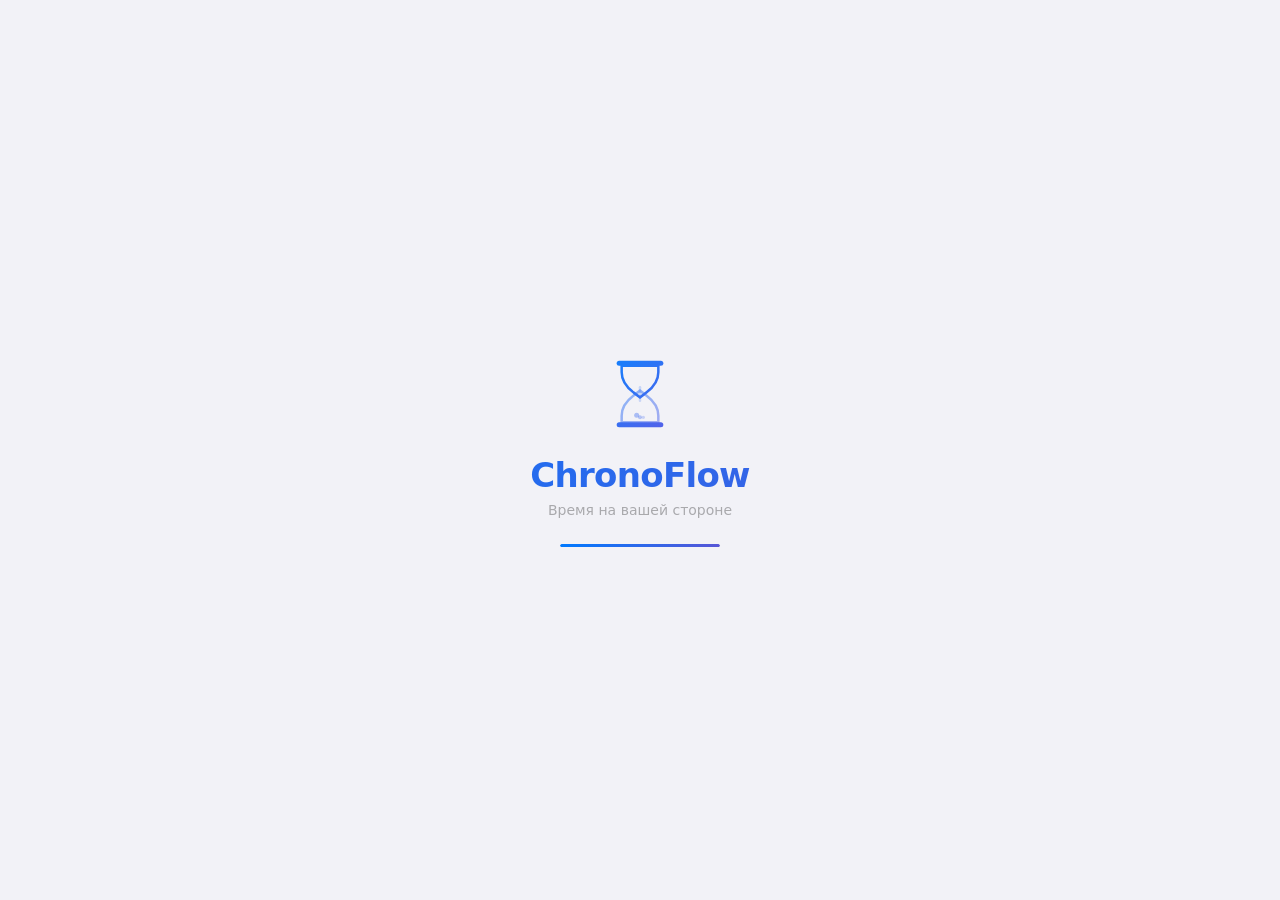
==== commit 8cf12495: "2026.10.14" ====
--- a/index.html
+++ b/index.html
@@ -1,560 +1,306 @@
 <!DOCTYPE html>
 <html lang="ru">
-
 <head>
-    <meta charset="UTF-8">
-    <meta name="viewport" content="width=device-width, initial-scale=1.0, viewport-fit=cover">
-    <meta name="theme-color" content="#000000" media="(prefers-color-scheme: dark)">
-    <meta name="theme-color" content="#f2f2f7" media="(prefers-color-scheme: light)">
-    <meta name="color-scheme" content="dark light">
-    <meta name="mobile-web-app-capable" content="yes">
-    <meta name="apple-mobile-web-app-capable" content="yes">
-    <meta name="apple-mobile-web-app-status-bar-style" content="black-translucent">
-    <meta name="apple-mobile-web-app-title" content="ChronoFlow">
-    <meta name="format-detection" content="telephone=no">
-    <meta name="description"
-        content="ChronoFlow — считайте дни, часы, минуты и секунды до важных событий или после них. Секундная точность, офлайн-работа, визуальные часы, категории, напоминания.">
-    <meta name="keywords"
-        content="таймер, счётчик дней, секундная точность, офлайн PWA, сколько прошло, сколько осталось, привычки, даты">
-    <meta name="author" content="dituals758">
-    <meta name="robots" content="index, follow">
-    <link rel="canonical" href="https://dituals758.github.io/ChronoFlow/">
-    <meta property="og:type" content="website">
-    <meta property="og:url" content="https://dituals758.github.io/ChronoFlow/">
-    <meta property="og:title" content="ChronoFlow — Считайте дни до событий">
-    <meta property="og:description"
-        content="Не курю 45 дней. До отпуска 128 дней. Точность до секунды. Визуальные счётчики для всего, что важно. Офлайн PWA.">
-    <meta property="og:image" content="https://dituals758.github.io/ChronoFlow/og-image.png">
-    <meta property="twitter:card" content="summary_large_image">
-    <meta http-equiv="Content-Security-Policy"
-        content="default-src 'self'; style-src 'self' 'unsafe-inline'; script-src 'self'; img-src 'self' data:; connect-src 'self'; font-src 'self'; object-src 'none'; base-uri 'self'; form-action 'self'; manifest-src 'self'; worker-src 'self'">
-    <script type="application/ld+json">
-{"@context":"https://schema.org","@type":"WebApplication","name":"ChronoFlow","description":"Считайте дни, часы, минуты и секунды до важных событий или после них. Секундная точность. Офлайн PWA.","applicationCategory":"Productivity","operatingSystem":"All","offers":{"@type":"Offer","price":"0","priceCurrency":"USD"},"author":{"@type":"Person","name":"dituals758","url":"https://github.com/dituals758"},"softwareVersion":"2026.10.11"}
-</script>
-    <title>ChronoFlow</title>
-    <link rel="manifest" href="./manifest.json">
-    <link rel="icon" type="image/svg+xml" href="./icon.svg">
-    <link rel="apple-touch-icon" sizes="180x180" href="./icon-180.png">
-    <link rel="apple-touch-icon" sizes="192x192" href="./icon-192.png">
-    <link rel="apple-touch-icon" sizes="512x512" href="./icon-512.png">
-    <link rel="preload" href="./app.js" as="script">
-    <link rel="preload" href="./styles.css" as="style">
-    <link rel="stylesheet" href="./styles.css">
+<meta charset="UTF-8">
+<meta name="viewport" content="width=device-width,initial-scale=1.0,viewport-fit=cover">
+<meta name="theme-color" content="#000000" media="(prefers-color-scheme:dark)">
+<meta name="theme-color" content="#f2f2f7" media="(prefers-color-scheme:light)">
+<meta name="color-scheme" content="dark light">
+<meta name="mobile-web-app-capable" content="yes">
+<meta name="apple-mobile-web-app-capable" content="yes">
+<meta name="apple-mobile-web-app-status-bar-style" content="black-translucent">
+<meta name="apple-mobile-web-app-title" content="ChronoFlow">
+<meta name="format-detection" content="telephone=no">
+<meta name="description" content="ChronoFlow — офлайн-таймер с секундной точностью. Считайте дни, часы и минуты до событий или после них. Без регистрации, работает офлайн.">
+<meta name="keywords" content="таймер,счётчик дней,секундная точность,офлайн PWA,сколько прошло,сколько осталось,привычки,даты">
+<meta name="author" content="dituals758">
+<meta name="robots" content="index,follow">
+<link rel="canonical" href="https://dituals758.github.io/ChronoFlow/">
+<meta property="og:type" content="website">
+<meta property="og:url" content="https://dituals758.github.io/ChronoFlow/">
+<meta property="og:title" content="ChronoFlow — Считайте дни до событий">
+<meta property="og:description" content="Не курю 45 дней. До отпуска 128 дней. Точность до секунды. Визуальные счётчики для всего, что важно. Офлайн PWA.">
+<meta property="og:image" content="https://dituals758.github.io/ChronoFlow/og-image.png">
+<meta property="twitter:card" content="summary_large_image">
+<meta http-equiv="Content-Security-Policy" content="default-src 'self';style-src 'self' 'unsafe-inline';script-src 'self';img-src 'self' data:;connect-src 'self';font-src 'self';object-src 'none';base-uri 'self';form-action 'self';manifest-src 'self';worker-src 'self'">
+<script type="application/ld+json">{"@context":"https://schema.org","@type":"WebApplication","name":"ChronoFlow","description":"Считайте дни, часы, минуты и секунды до важных событий или после них. Секундная точность. Офлайн PWA.","applicationCategory":"Productivity","operatingSystem":"All","offers":{"@type":"Offer","price":"0","priceCurrency":"USD"},"author":{"@type":"Person","name":"dituals758","url":"https://github.com/dituals758"},"softwareVersion":"2026.10.14"}</script>
+<title>ChronoFlow — Считайте дни до событий</title>
+<link rel="manifest" href="./manifest.json">
+<link rel="icon" type="image/svg+xml" href="./icon.svg">
+<link rel="apple-touch-icon" sizes="180x180" href="./icon-180.png">
+<link rel="apple-touch-icon" sizes="192x192" href="./icon-192.png">
+<link rel="apple-touch-icon" sizes="512x512" href="./icon-512.png">
+<link rel="preload" href="./app.js" as="script">
+<link rel="preload" href="./clock.js" as="script">
+<link rel="preload" href="./styles.css" as="style">
+<link rel="stylesheet" href="./clock.css">
+<link rel="stylesheet" href="./styles.css">
 </head>
-
 <body>
-    <a href="#main" class="skip-link">Перейти к содержимому</a>
-
-    <div id="splash" class="splash" aria-hidden="true">
-        <div class="splash-inner">
-            <div class="splash-logo">
-                <svg width="80" height="80" viewBox="0 0 48 48" fill="none" aria-hidden="true">
-                    <defs>
-                        <linearGradient id="splashGrad" x1="0" y1="0" x2="48" y2="48" gradientUnits="userSpaceOnUse">
-                            <stop offset="0%" stop-color="#0a84ff" />
-                            <stop offset="100%" stop-color="#5e5ce6" />
-                        </linearGradient>
-                    </defs>
-                    <rect x="10" y="4" width="28" height="3" rx="1.5" fill="url(#splashGrad)" />
-                    <rect x="10" y="41" width="28" height="3" rx="1.5" fill="url(#splashGrad)" />
-                    <path d="M13 7h22v4c0 5-3 9-7 12l-4 3-4-3c-4-3-7-7-7-12V7z" stroke="url(#splashGrad)"
-                        stroke-width="1.5" fill="none" />
-                    <path d="M13 41h22v-4c0-5-3-9-7-12l-4-3-4 3c-4 3-7 7-7 12v4z" stroke="url(#splashGrad)"
-                        stroke-width="1.5" fill="none" opacity=".5" />
-                    <path d="M24 20v8" stroke="url(#splashGrad)" stroke-width="1.5" stroke-linecap="round"
-                        opacity=".35">
-                        <animate attributeName="opacity" values=".15;.5;.15" dur="1.8s" repeatCount="indefinite" />
-                    </path>
-                    <circle cx="22" cy="36" r="1.5" fill="url(#splashGrad)" opacity=".4">
-                        <animate attributeName="cy" values="36;38;36" dur="2s" repeatCount="indefinite" />
-                    </circle>
-                    <circle cx="26" cy="37" r="1" fill="url(#splashGrad)" opacity=".25">
-                        <animate attributeName="cy" values="37;38.5;37" dur="2.4s" repeatCount="indefinite" />
-                    </circle>
-                    <circle cx="24" cy="38" r="1.2" fill="url(#splashGrad)" opacity=".35">
-                        <animate attributeName="cy" values="38;39;38" dur="1.6s" repeatCount="indefinite" />
-                    </circle>
-                </svg>
-            </div>
-            <div class="splash-name accent-text">ChronoFlow</div>
-            <div class="splash-sub">Время на вашей стороне</div>
-            <div class="splash-bar">
-                <div class="splash-bar-fill"></div>
-            </div>
-        </div>
-    </div>
-
-    <header>
-        <div class="hdr">
-            <div class="hdr-left">
-                <div class="hdr-brand">
-                    <img class="logo" src="./icon.svg" alt="" aria-hidden="true" width="24" height="24">
-                    <h1 class="accent-text">ChronoFlow</h1>
-                    <span class="offline-dot" id="offlineDot" role="status" aria-live="polite" title="Офлайн"></span>
-                    <span class="hdr-sub" id="hdrSub">Время на вашей стороне</span>
-                </div>
-            </div>
-            <div class="hdr-right">
-                <div class="hdr-clock" id="hdrClock" style="opacity:0;transform:translateY(-6px);" aria-live="polite"
-                    aria-atomic="true">
-                    <span id="hdrH">00</span><span class="hdr-colon">:</span><span id="hdrM">00</span><span
-                        class="hdr-colon">:</span><span id="hdrS">00</span>
-                    <span class="hdr-date" id="hdrDate"></span>
-                </div>
-                <button id="settingsBtn" class="ibtn-s" aria-label="Настройки" title="Настройки"></button>
-                <button id="installBtn" class="ibtn-s hidden" aria-label="Установить" title="Установить"></button>
-            </div>
-        </div>
-    </header>
-
-    <main id="main">
-        <div class="scroll-page" id="scrollPage" aria-label="Основной контент">
-            <section id="clockSection" role="region" aria-label="Часы">
-                <div class="clock-wrap" id="clockWrap">
-                    <div class="clock-stage">
-                        <div class="clock-glass" id="clockGlass" role="img" aria-label="Часы с циферблатом">
-                            <svg class="clock-svg" id="clockSvg" viewBox="0 0 200 200" aria-hidden="true">
-                                <defs>
-                                    <filter id="dotGlow" x="-100%" y="-100%" width="300%" height="300%">
-                                        <feGaussianBlur in="SourceGraphic" stdDeviation="1.5" />
-                                    </filter>
-                                    <filter id="activeDotGlow" x="-200%" y="-200%" width="500%" height="500%">
-                                        <feGaussianBlur in="SourceGraphic" stdDeviation="3" result="b" />
-                                        <feMerge>
-                                            <feMergeNode in="b" />
-                                            <feMergeNode in="SourceGraphic" />
-                                        </feMerge>
-                                    </filter>
-                                    <linearGradient id="ringGrad" x1="0%" y1="0%" x2="100%" y2="100%">
-                                        <stop offset="0%" stop-color="#0a84ff" />
-                                        <stop offset="100%" stop-color="#5e5ce6" />
-                                    </linearGradient>
-                                    <linearGradient id="dayRingGrad" x1="0%" y1="0%" x2="100%" y2="100%">
-                                        <stop offset="0%" stop-color="#30d158" />
-                                        <stop offset="100%" stop-color="#34c759" />
-                                    </linearGradient>
-                                </defs>
-                                <g id="stars"></g>
-                                <circle class="ring-bg" cx="100" cy="100" r="88" fill="none" stroke-width="3" />
-                                <circle class="ring-progress" id="ringProgress" cx="100" cy="100" r="88" fill="none"
-                                    stroke-width="3" stroke-linecap="round" transform="rotate(-90 100 100)"
-                                    stroke="url(#ringGrad)" />
-                                <circle class="ring-bg day-ring" cx="100" cy="100" r="76" fill="none"
-                                    stroke-width="3" />
-                                <g id="hourSegments"></g>
-                                <g class="day-dots" id="dayDots"></g>
-                                <circle id="clockWave" cx="100" cy="12" r="1.5" fill="currentColor" opacity="0" />
-                                <circle id="activeEventDot" cx="100" cy="100" r="0" fill="currentColor" opacity="0" />
-                                <text id="svgDay" x="100" y="52" text-anchor="middle" fill="currentColor"
-                                    class="svg-text svg-day"></text>
-                                <text id="svgSt" x="100" y="64" text-anchor="middle" fill="currentColor"
-                                    class="svg-text svg-st"></text>
-                                <text id="svgTime" x="100" y="108" text-anchor="middle" fill="currentColor"
-                                    class="svg-text svg-time"></text>
-                                <text id="svgSec" x="100" y="126" text-anchor="middle" fill="currentColor"
-                                    class="svg-text svg-sec"></text>
-                                <text id="svgDate" x="100" y="145" text-anchor="middle" fill="currentColor"
-                                    class="svg-text svg-date"></text>
-                                <g id="svgTicks"></g>
-                            </svg>
-                            <div class="sr-only" id="timeAnnounce"></div>
-                        </div>
-                        <div class="moon-wrap">
-                            <div class="moon-badge" id="moonPhase" aria-hidden="true"></div>
-                            <div class="moon-label" id="moonLabel" aria-hidden="true"></div>
-                        </div>
-                    </div>
-                </div>
-                <div class="hero-cta" id="heroCta">
-                    <p>Создайте первый счётчик — секунды, минуты, дни. Всё точно.</p>
-                    <button class="btn-p" id="heroAddBtn" type="button">Начать</button>
-                </div>
-            </section>
-
-            <section id="timersSection" role="region" aria-label="Счётчики времени">
-                <div class="pull-indicator" id="pullIndicator" aria-hidden="true"></div>
-                <div class="section-hdr">
-                    <h2>Счётчики</h2>
-                    <div class="section-actions">
-                        <button id="addTimerBtn" class="ibtn-s accent-btn" aria-label="Добавить счётчик"
-                            title="Добавить"></button>
-                        <button id="searchBtn" class="ibtn-s" aria-label="Поиск" title="Поиск"></button>
-                        <button id="filterBtn" class="ibtn-s" aria-label="Фильтры" title="Фильтры"></button>
-                    </div>
-                </div>
-                <div class="search-bar" id="searchBar">
-                    <label for="searchInput" class="sr-only">Поиск по названию счётчика</label>
-                    <input type="text" id="searchInput" class="search-input" placeholder="Найти счётчик..."
-                        autocomplete="off">
-                    <button id="searchClear" class="search-clear hidden" aria-label="Очистить поиск"></button>
-                </div>
-                <div id="skeleton" class="skeleton-wrap" aria-hidden="true">
-                    <div class="skeleton">
-                        <div class="sk-line"></div>
-                        <div class="sk-line short"></div>
-                        <div class="sk-block"></div>
-                    </div>
-                    <div class="skeleton">
-                        <div class="sk-line"></div>
-                        <div class="sk-line short"></div>
-                        <div class="sk-block"></div>
-                    </div>
-                </div>
-                <div id="timerList" role="list" aria-label="Список счётчиков"></div>
-                <div id="emptyState" class="empty hidden" role="status">
-                    <div class="empty-anim" aria-hidden="true">
-                        <div class="empty-circle"></div>
-                        <div class="empty-icon">
-                            <svg width="40" height="40" viewBox="0 0 48 48" fill="none" aria-hidden="true">
-                                <defs>
-                                    <linearGradient id="emptyGrad" x1="0" y1="0" x2="48" y2="48"
-                                        gradientUnits="userSpaceOnUse">
-                                        <stop offset="0%" stop-color="var(--bl)" />
-                                        <stop offset="100%" stop-color="var(--pu)" />
-                                    </linearGradient>
-                                </defs>
-                                <rect x="10" y="4" width="28" height="3" rx="1.5" fill="url(#emptyGrad)" />
-                                <rect x="10" y="41" width="28" height="3" rx="1.5" fill="url(#emptyGrad)" />
-                                <path d="M13 7h22v4c0 5-3 9-7 12l-4 3-4-3c-4-3-7-7-7-12V7z" stroke="url(#emptyGrad)"
-                                    stroke-width="1.5" fill="none" />
-                                <path d="M13 41h22v-4c0-5-3-9-7-12l-4-3-4 3c-4 3-7 7-7 12v4z" stroke="url(#emptyGrad)"
-                                    stroke-width="1.5" fill="none" opacity=".5" />
-                                <path d="M24 20v8" stroke="url(#emptyGrad)" stroke-width="1.5" stroke-linecap="round"
-                                    opacity=".35" />
-                                <circle cx="22" cy="36" r="1.5" fill="url(#emptyGrad)" opacity=".4" />
-                                <circle cx="26" cy="37" r="1" fill="url(#emptyGrad)" opacity=".25" />
-                                <circle cx="24" cy="38" r="1.2" fill="url(#emptyGrad)" opacity=".35" />
-                            </svg>
-                        </div>
-                    </div>
-                    <h3 id="emptyTitle" class="grad-text"></h3>
-                    <p id="emptyBody"></p>
-                    <button class="btn-p" id="emptyBtn"></button>
-                </div>
-            </section>
-        </div>
-    </main>
-
-    <div class="modal" id="timerModal" role="dialog" aria-modal="true" aria-labelledby="mTitle">
-        <div class="modal-backdrop" data-close-modal aria-hidden="true"></div>
-        <div class="mc">
-            <div class="mc-handle" aria-hidden="true"></div>
-            <div class="mc-scroll">
-                <div class="mh">
-                    <h2 id="mTitle" class="grad-text">Новый счётчик</h2>
-                    <button class="ibtn-s" data-close-modal aria-label="Закрыть" title="Закрыть"></button>
-                </div>
-                <form id="timerForm" novalidate>
-                    <div class="fg">
-                        <label for="timerTitle">Название</label>
-                        <input id="timerTitle" required placeholder="Как вы хотите это запомнить?" autocomplete="off"
-                            aria-required="true">
-                        <span class="cc" id="titleCnt"></span>
-                    </div>
-                    <div class="fg">
-                        <label for="timerDate">Дата и время</label>
-                        <div class="date-input-wrap">
-                            <input type="datetime-local" id="timerDate" required aria-required="true">
-                            <button type="button" class="date-picker-btn reset-time-btn" id="resetTimeBtn"
-                                aria-label="Текущее время"></button>
-                            <button type="button" class="date-picker-btn" id="datePickerBtn"
-                                aria-label="Открыть календарь"></button>
-                        </div>
-                        <div class="quick-date-btns">
-                            <button type="button" class="btn-s quick-date" data-offset="0">Сегодня</button>
-                            <button type="button" class="btn-s quick-date" data-offset="1">Завтра</button>
-                            <button type="button" class="btn-s quick-date" data-offset="7">Через неделю</button>
-                            <button type="button" class="btn-s quick-date" data-offset="30">+1 месяц</button>
-                        </div>
-                    </div>
-                    <div class="fg">
-                        <label>Цвет</label>
-                        <div class="color-pick" id="colorPick"></div>
-                        <div class="custom-color-row">
-                            <label for="customColorInput" class="custom-color-label">
-                                <span class="cp-custom-preview" id="customColorPreview" aria-hidden="true"></span>
-                                <span class="custom-color-label-text">Свой</span>
-                            </label>
-                            <input type="color" id="customColorInput" value="#60cdff" aria-label="Выбрать свой цвет">
-                            <input type="text" id="customColorHex" class="hex-input" maxlength="7" placeholder="#RRGGBB"
-                                autocomplete="off" spellcheck="false" aria-label="HEX-код цвета">
-                        </div>
-                    </div>
-                    <div class="fg">
-                        <label for="timerCategory">Категория</label>
-                        <div class="select-wrap"><select id="timerCategory">
-                                <option value="">Без категории</option>
-                                <option value="work">Работа</option>
-                                <option value="health">Здоровье</option>
-                                <option value="personal">Личное</option>
-                                <option value="study">Учёба</option>
-                                <option value="travel">Путешествия</option>
-                            </select></div>
-                    </div>
-                    <div class="fg">
-                        <label for="timerRecurring">Повтор</label>
-                        <div class="select-wrap"><select id="timerRecurring">
-                                <option value="">Одноразовый</option>
-                                <option value="weekly">Каждую неделю</option>
-                                <option value="monthly">Каждый месяц</option>
-                                <option value="yearly">Каждый год</option>
-                            </select></div>
-                    </div>
-                    <div class="fg">
-                        <div class="sr">
-                            <label for="timerReminder">Напоминание</label>
-                            <label class="sw"><input type="checkbox" id="timerReminder"><span class="sl"></span></label>
-                        </div>
-                    </div>
-                    <div class="fa">
-                        <button type="button" class="btn-s" data-close-modal>Отмена</button>
-                        <button type="submit" class="btn-p" id="saveBtn">Сохранить</button>
-                    </div>
-                    <div class="fa" id="saveMoreRow" style="display:none">
-                        <button type="button" class="btn-s fw" id="saveMoreBtn">Сохранить и создать ещё</button>
-                    </div>
-                </form>
-            </div>
-        </div>
-    </div>
-
-    <div class="modal" id="fModal" role="dialog" aria-modal="true" aria-labelledby="fModalTitle">
-        <div class="modal-backdrop" data-close-modal aria-hidden="true"></div>
-        <div class="mc">
-            <div class="mc-handle" aria-hidden="true"></div>
-            <div class="mc-scroll">
-                <div class="mh">
-                    <h2 id="fModalTitle" class="grad-text">Фильтры</h2>
-                    <button class="ibtn-s" data-close-modal aria-label="Закрыть"></button>
-                </div>
-                <div class="fg">
-                    <label for="fSelect">Тип</label>
-                    <div class="select-wrap"><select id="fSelect">
-                            <option value="all">Все счётчики</option>
-                            <option value="elapsed">Только «прошло»</option>
-                            <option value="countdown">Только «осталось»</option>
-                        </select></div>
-                </div>
-                <div class="fg">
-                    <label for="sortSelect">Сортировка</label>
-                    <div class="select-wrap"><select id="sortSelect">
-                            <option value="order">Мой порядок</option>
-                            <option value="created">Сначала новые</option>
-                            <option value="date">По дате события</option>
-                            <option value="name">По алфавиту</option>
-                        </select></div>
-                </div>
-                <div class="fg">
-                    <label for="catSelect">Категория</label>
-                    <div class="select-wrap"><select id="catSelect">
-                            <option value="all">Все категории</option>
-                            <option value="">Без категории</option>
-                            <option value="work">Работа</option>
-                            <option value="health">Здоровье</option>
-                            <option value="personal">Личное</option>
-                            <option value="study">Учёба</option>
-                            <option value="travel">Путешествия</option>
-                        </select></div>
-                </div>
-                <div class="fg">
-                    <label>Шаблоны</label>
-                    <div class="tpl-grid"></div>
-                </div>
-                <div class="fa">
-                    <button class="btn-s" id="exportImgBtn">Картинка</button>
-                    <button class="btn-p" id="applyFBtn">Применить</button>
-                </div>
-            </div>
-        </div>
-    </div>
-
-    <div class="modal" id="sModal" role="dialog" aria-modal="true" aria-labelledby="sModalTitle">
-        <div class="modal-backdrop" data-close-modal aria-hidden="true"></div>
-        <div class="mc">
-            <div class="mc-handle" aria-hidden="true"></div>
-            <div class="mc-scroll">
-                <div class="mh">
-                    <h2 id="sModalTitle" class="grad-text">Настройки</h2>
-                    <button class="ibtn-s" data-close-modal aria-label="Закрыть"></button>
-                </div>
-                <div class="sg">
-                    <h3>Внешний вид</h3>
-                    <div class="sr"><label for="themeSel">Тема</label>
-                        <div class="select-wrap select-sm"><select id="themeSel">
-                                <option value="system">Системная</option>
-                                <option value="dark">Тёмная</option>
-                                <option value="light">Светлая</option>
-                            </select></div>
-                    </div>
-                    <div class="sr"><label for="animToggle">Анимации</label>
-                        <label class="sw"><input type="checkbox" id="animToggle" checked><span
-                                class="sl"></span></label>
-                    </div>
-                    <div class="sr"><label for="dateFormat">Формат даты</label>
-                        <div class="select-wrap select-sm"><select id="dateFormat">
-                                <option value="DD.MM.YYYY">ДД.ММ.ГГГГ</option>
-                                <option value="MM/DD/YYYY">ММ/ДД/ГГГГ</option>
-                                <option value="YYYY-MM-DD">ГГГГ-ММ-ДД</option>
-                            </select></div>
-                    </div>
-                    <div class="sr"><label for="weekStart">Начало недели</label>
-                        <div class="select-wrap select-sm"><select id="weekStart">
-                                <option value="1">Понедельник</option>
-                                <option value="0">Воскресенье</option>
-                            </select></div>
-                    </div>
-                    <div class="sr"><label for="groupToggle">Группировать по категориям</label>
-                        <label class="sw"><input type="checkbox" id="groupToggle"><span class="sl"></span></label>
-                    </div>
-                </div>
-                <div class="sg">
-                    <h3>Уведомления</h3>
-                    <div class="sr"><label for="notifEnabled">Включить</label>
-                        <label class="sw"><input type="checkbox" id="notifEnabled" checked><span
-                                class="sl"></span></label>
-                    </div>
-                    <div class="sr"><label for="notifPeriod">Оповещать за</label>
-                        <div class="select-wrap select-sm"><select id="notifPeriod">
-                                <option value="7">7 дней</option>
-                                <option value="3" selected>3 дня</option>
-                                <option value="1">1 день</option>
-                                <option value="0">В день события</option>
-                            </select></div>
-                    </div>
-                    <div class="sr"><label for="praiseEnabled">Похвалы за привычки</label>
-                        <label class="sw"><input type="checkbox" id="praiseEnabled" checked><span
-                                class="sl"></span></label>
-                    </div>
-                    <div class="sr"><label for="praiseInterval">Хвалить каждые</label>
-                        <div class="select-wrap select-sm"><select id="praiseInterval">
-                                <option value="7">7 дней</option>
-                                <option value="30" selected>30 дней</option>
-                                <option value="100">100 дней</option>
-                                <option value="365">1 год</option>
-                            </select></div>
-                    </div>
-                    <p class="ai">Уведомления показываются, пока приложение открыто. Отдельные напоминания можно
-                        отключить кнопкой 🔔 на карточке.</p>
-                </div>
-                <div class="sg">
-                    <h3>Данные</h3>
-                    <button class="btn-s fw" id="exportBtn">Экспорт (JSON)</button>
-                    <button class="btn-s fw" id="importBtn">Импорт</button>
-                    <button class="btn-s fw" id="exportIcsBtn">Экспорт в календарь (.ics)</button>
-                    <button class="btn-d fw" id="clearBtn">Очистить всё</button>
-                </div>
-                <div class="sg">
-                    <h3>О приложении</h3>
-                    <div class="about">
-                        <div class="about-logo" aria-hidden="true"><img class="logo" src="./icon.svg" alt="" width="48"
-                                height="48"></div>
-                        <div class="about-name grad-text">ChronoFlow</div>
-                        <div class="about-ver" id="aboutVer"></div>
-                        <p class="about-tag">Время на вашей стороне</p>
-                    </div>
-                    <p class="ai">ChronoFlow — офлайн-таймер для всего, что важно. Считайте дни, часы, минуты и секунды
-                        до событий или после них. Точность до секунды — фирменная особенность приложения.</p>
-                    <ul class="about-features">
-                        <li>Точность до секунды — всегда актуальный результат</li>
-                        <li>Автоопределение: «прошло» или «осталось»</li>
-                        <li>G-SHOCK-часы: сегменты дня, Луна</li>
-                        <li>Категории и повторяющиеся счётчики</li>
-                        <li>Напоминания и похвалы за привычки</li>
-                        <li>Свайпы, drag-and-drop, pull-to-refresh</li>
-                        <li>Экспорт JSON / PNG / ICS</li>
-                        <li>Полностью офлайн PWA</li>
-                    </ul>
-                    <div class="about-links">
-                        <a href="./about.html" rel="noopener" class="about-link">
-                            <span class="link-icon"><img class="logo" src="./icon.svg" alt="" width="22"
-                                    height="22"></span>
-                            <span class="link-label">О проекте</span>
-                            <span class="link-chevron"><svg viewBox="0 0 24 24" fill="none" stroke="currentColor"
-                                    stroke-width="1.5">
-                                    <path d="M9 6l6 6-6 6" />
-                                </svg></span>
-                        </a>
-                        <a href="./privacy.html" rel="noopener" class="about-link">
-                            <span class="link-icon"><svg viewBox="0 0 24 24" fill="none" stroke="currentColor"
-                                    stroke-width="1.5">
-                                    <rect x="3" y="11" width="18" height="11" rx="2" />
-                                    <path d="M7 11V7a5 5 0 0110 0v4" />
-                                </svg></span>
-                            <span class="link-label">Политика конфиденциальности</span>
-                            <span class="link-chevron"><svg viewBox="0 0 24 24" fill="none" stroke="currentColor"
-                                    stroke-width="1.5">
-                                    <path d="M9 6l6 6-6 6" />
-                                </svg></span>
-                        </a>
-                        <a href="./terms.html" rel="noopener" class="about-link">
-                            <span class="link-icon"><svg viewBox="0 0 24 24" fill="none" stroke="currentColor"
-                                    stroke-width="1.5">
-                                    <path d="M14 2H6a2 2 0 00-2 2v16a2 2 0 002 2h12a2 2 0 002-2V8l-6-6z" />
-                                    <path d="M14 2v6h6" />
-                                </svg></span>
-                            <span class="link-label">Условия использования</span>
-                            <span class="link-chevron"><svg viewBox="0 0 24 24" fill="none" stroke="currentColor"
-                                    stroke-width="1.5">
-                                    <path d="M9 6l6 6-6 6" />
-                                </svg></span>
-                        </a>
-                        <a href="https://github.com/dituals758/ChronoFlow" target="_blank" rel="noopener noreferrer"
-                            class="about-link">
-                            <span class="link-icon"><svg viewBox="0 0 24 24" fill="none" stroke="currentColor"
-                                    stroke-width="1.5">
-                                    <path d="M16 8l4 4-4 4M8 8l-4 4 4 4" />
-                                </svg></span>
-                            <span class="link-label">GitHub</span>
-                            <span class="link-chevron"><svg viewBox="0 0 24 24" fill="none" stroke="currentColor"
-                                    stroke-width="1.5">
-                                    <path d="M9 6l6 6-6 6" />
-                                </svg></span>
-                        </a>
-                    </div>
-                    <div class="about-credits">
-                        <p class="ai">Разработано: <strong>dituals758</strong></p>
-                        <p class="ai">AI-соавтор: <strong>MiMo Code</strong> (Xiaomi MiMo Team)</p>
-                        <p class="ai" style="margin-top:4px;">Лицензия: <strong>MIT</strong></p>
-                        <p class="ai" style="margin-top:4px;font-size:12px;color:var(--t3);">© 2026 ChronoFlow</p>
-                    </div>
-                </div>
-                <div class="sg">
-                    <h3>Что нового</h3>
-                    <div class="changelog" id="changelogBlock">
-                        <h4 id="changelogTitle" class="grad-text">Версия 2026.10.11</h4>
-                        <ul id="changelogList">
-                            <li>Загрузка…</li>
-                        </ul>
-                        <span class="date" id="changelogDate">Выпущено 11 октября 2026 г.</span>
-                    </div>
-                </div>
-            </div>
-        </div>
-    </div>
-
-    <div class="confirm-modal" id="confirmModal" role="alertdialog" aria-modal="true" aria-labelledby="confirmTitle"
-        aria-describedby="confirmMsg">
-        <div class="confirm-backdrop"></div>
-        <div class="confirm-box">
-            <h3 id="confirmTitle">Подтверждение</h3>
-            <p id="confirmMsg">Вы уверены?</p>
-            <div class="confirm-actions">
-                <button class="btn-s fw" id="confirmCancel">Отмена</button>
-                <button class="btn-s fw btn-danger" id="confirmOk">Удалить</button>
-            </div>
-        </div>
-    </div>
-
-    <label for="importFile" class="sr-only">Импорт данных из JSON</label>
-    <input type="file" id="importFile" accept=".json,application/json" class="hidden">
-    <div class="notif toast" id="notif" role="alert" aria-live="assertive"></div>
-    <div id="dragTip" class="drag-tip">
-        <span class="tip-icon">⇅</span>
-        <span>Перетаскивайте счётчики, удерживая палец на ручке с точками.</span>
-        <button class="tip-close" aria-label="Закрыть">✕</button>
-    </div>
-    <script src="./version.js"></script>
-    <script src="./app.js"></script>
+<a href="#main" class="skip-link">Перейти к содержимому</a>
+<div id="splash" class="splash" aria-hidden="true">
+<div class="splash-inner">
+<div class="splash-logo">
+<svg width="80" height="80" viewBox="0 0 48 48" fill="none" aria-hidden="true">
+<defs><linearGradient id="splashGrad" x1="0" y1="0" x2="48" y2="48" gradientUnits="userSpaceOnUse"><stop offset="0%" stop-color="#0a84ff"/><stop offset="100%" stop-color="#5e5ce6"/></linearGradient></defs>
+<rect x="10" y="4" width="28" height="3" rx="1.5" fill="url(#splashGrad)"/>
+<rect x="10" y="41" width="28" height="3" rx="1.5" fill="url(#splashGrad)"/>
+<path d="M13 7h22v4c0 5-3 9-7 12l-4 3-4-3c-4-3-7-7-7-12V7z" stroke="url(#splashGrad)" stroke-width="1.5" fill="none"/>
+<path d="M13 41h22v-4c0-5-3-9-7-12l-4-3-4 3c-4 3-7 7-7 12v4z" stroke="url(#splashGrad)" stroke-width="1.5" fill="none" opacity=".5"/>
+<path d="M24 20v8" stroke="url(#splashGrad)" stroke-width="1.5" stroke-linecap="round" opacity=".35"><animate attributeName="opacity" values=".15;.5;.15" dur="1.8s" repeatCount="indefinite"/></path>
+<circle cx="22" cy="36" r="1.5" fill="url(#splashGrad)" opacity=".4"><animate attributeName="cy" values="36;38;36" dur="2s" repeatCount="indefinite"/></circle>
+<circle cx="26" cy="37" r="1" fill="url(#splashGrad)" opacity=".25"><animate attributeName="cy" values="37;38.5;37" dur="2.4s" repeatCount="indefinite"/></circle>
+<circle cx="24" cy="38" r="1.2" fill="url(#splashGrad)" opacity=".35"><animate attributeName="cy" values="38;39;38" dur="1.6s" repeatCount="indefinite"/></circle>
+</svg>
+</div>
+<div class="splash-name accent-text">ChronoFlow</div>
+<div class="splash-sub">Время на вашей стороне</div>
+<div class="splash-bar"><div class="splash-bar-fill"></div></div>
+</div>
+</div>
+<header>
+<div class="hdr">
+<div class="hdr-left">
+<div class="hdr-brand">
+<img class="logo" src="./icon.svg" alt="" aria-hidden="true" width="24" height="24">
+<h1 class="accent-text">ChronoFlow</h1>
+<span class="offline-dot" id="offlineDot" role="status" aria-live="polite" title="Офлайн"></span>
+<span class="hdr-sub" id="hdrSub">Время на вашей стороне</span>
+</div>
+</div>
+<div class="hdr-right">
+<div class="hdr-clock" id="hdrClock" style="opacity:0;transform:translateY(-6px);"><span id="hdrH">00</span><span class="hdr-colon">:</span><span id="hdrM">00</span><span class="hdr-colon">:</span><span id="hdrS">00</span> <span class="hdr-date" id="hdrDate"></span></div>
+<button id="settingsBtn" class="ibtn-s" aria-label="Настройки" title="Настройки"></button>
+<button id="installBtn" class="ibtn-s hidden" aria-label="Установить" title="Установить"></button>
+</div>
+</div>
+</header>
+<main id="main">
+<div class="scroll-page" id="scrollPage" aria-label="Основной контент">
+<section id="clockSection" role="region" aria-label="Часы">
+<div class="clock-wrap" id="clockWrap">
+<div class="clock-stage">
+<div class="clock-glass" id="clockGlass" role="img" aria-label="Часы с циферблатом">
+<svg class="clock-svg" id="clockSvg" viewBox="0 0 200 200" aria-hidden="true">
+<defs>
+<filter id="dotGlow" x="-100%" y="-100%" width="300%" height="300%"><feGaussianBlur in="SourceGraphic" stdDeviation="1.5"/></filter>
+<filter id="activeDotGlow" x="-200%" y="-200%" width="500%" height="500%"><feGaussianBlur in="SourceGraphic" stdDeviation="3" result="b"/><feMerge><feMergeNode in="b"/><feMergeNode in="SourceGraphic"/></feMerge></filter>
+<linearGradient id="ringGrad" x1="0%" y1="0%" x2="100%" y2="100%"><stop offset="0%" stop-color="#0a84ff"/><stop offset="100%" stop-color="#5e5ce6"/></linearGradient>
+<linearGradient id="dayRingGrad" x1="0%" y1="0%" x2="100%" y2="100%"><stop offset="0%" stop-color="#30d158"/><stop offset="100%" stop-color="#34c759"/></linearGradient>
+</defs>
+<g id="stars"></g>
+<circle class="ring-bg" cx="100" cy="100" r="88" fill="none" stroke-width="3"/>
+<circle class="ring-progress" id="ringProgress" cx="100" cy="100" r="88" fill="none" stroke-width="3" stroke-linecap="round" transform="rotate(-90 100 100)" stroke="url(#ringGrad)"/>
+<circle class="ring-bg day-ring" cx="100" cy="100" r="76" fill="none" stroke-width="3"/>
+<g id="hourSegments"></g>
+<g class="day-dots" id="dayDots"></g>
+<circle id="clockWave" cx="100" cy="12" r="1.5" fill="currentColor" opacity="0"/>
+<circle id="activeEventDot" cx="100" cy="100" r="0" fill="currentColor" opacity="0"/>
+<text id="svgDay" x="100" y="52" text-anchor="middle" fill="currentColor" class="svg-text svg-day"></text>
+<text id="svgSt" x="100" y="64" text-anchor="middle" fill="currentColor" class="svg-text svg-st"></text>
+<text id="svgTime" x="100" y="108" text-anchor="middle" fill="currentColor" class="svg-text svg-time"></text>
+<text id="svgSec" x="100" y="126" text-anchor="middle" fill="currentColor" class="svg-text svg-sec"></text>
+<text id="svgDate" x="100" y="145" text-anchor="middle" fill="currentColor" class="svg-text svg-date"></text>
+<g id="svgTicks"></g>
+</svg>
+<div class="sr-only" id="timeAnnounce" role="status" aria-live="polite" aria-atomic="true"></div>
+</div>
+<div class="moon-wrap">
+<div class="moon-badge" id="moonPhase" aria-hidden="true"></div>
+<div class="moon-label" id="moonLabel" aria-hidden="true"></div>
+</div>
+</div>
+</div>
+<div class="hero-cta" id="heroCta">
+<p>Создайте первый счётчик — секунды, минуты, дни. Всё точно.</p>
+<button class="btn-p" id="heroAddBtn" type="button">Начать</button>
+</div>
+</section>
+<section id="timersSection" role="region" aria-label="Счётчики времени">
+<div class="pull-indicator" id="pullIndicator" aria-hidden="true"></div>
+<div class="section-hdr">
+<h2>Счётчики</h2>
+<div class="section-actions">
+<button id="addTimerBtn" class="ibtn-s accent-btn" aria-label="Добавить счётчик" title="Добавить"></button>
+<button id="searchBtn" class="ibtn-s" aria-label="Поиск" title="Поиск"></button>
+<button id="filterBtn" class="ibtn-s" aria-label="Фильтры" title="Фильтры"></button>
+</div>
+</div>
+<div class="search-bar" id="searchBar">
+<label for="searchInput" class="sr-only">Поиск по названию счётчика</label>
+<input type="text" id="searchInput" class="search-input" placeholder="Найти счётчик..." autocomplete="off" enterkeyhint="search">
+<button id="searchClear" class="search-clear hidden" aria-label="Очистить поиск"></button>
+</div>
+<div id="skeleton" class="skeleton-wrap" aria-hidden="true">
+<div class="skeleton"><div class="sk-line"></div><div class="sk-line short"></div><div class="sk-block"></div></div>
+<div class="skeleton"><div class="sk-line"></div><div class="sk-line short"></div><div class="sk-block"></div></div>
+</div>
+<div id="timerList" role="list" aria-label="Список счётчиков"></div>
+<div id="emptyState" class="empty hidden" role="status">
+<div class="empty-anim" aria-hidden="true">
+<div class="empty-circle"></div>
+<div class="empty-icon">
+<svg width="40" height="40" viewBox="0 0 48 48" fill="none" aria-hidden="true">
+<defs><linearGradient id="emptyGrad" x1="0" y1="0" x2="48" y2="48" gradientUnits="userSpaceOnUse"><stop offset="0%" stop-color="var(--bl)"/><stop offset="100%" stop-color="var(--pu)"/></linearGradient></defs>
+<rect x="10" y="4" width="28" height="3" rx="1.5" fill="url(#emptyGrad)"/>
+<rect x="10" y="41" width="28" height="3" rx="1.5" fill="url(#emptyGrad)"/>
+<path d="M13 7h22v4c0 5-3 9-7 12l-4 3-4-3c-4-3-7-7-7-12V7z" stroke="url(#emptyGrad)" stroke-width="1.5" fill="none"/>
+<path d="M13 41h22v-4c0-5-3-9-7-12l-4-3-4 3c-4 3-7 7-7 12v4z" stroke="url(#emptyGrad)" stroke-width="1.5" fill="none" opacity=".5"/>
+<path d="M24 20v8" stroke="url(#emptyGrad)" stroke-width="1.5" stroke-linecap="round" opacity=".35"/>
+<circle cx="22" cy="36" r="1.5" fill="url(#emptyGrad)" opacity=".4"/>
+<circle cx="26" cy="37" r="1" fill="url(#emptyGrad)" opacity=".25"/>
+<circle cx="24" cy="38" r="1.2" fill="url(#emptyGrad)" opacity=".35"/>
+</svg>
+</div>
+</div>
+<h3 id="emptyTitle" class="grad-text"></h3>
+<p id="emptyBody"></p>
+<button class="btn-p" id="emptyBtn"></button>
+</div>
+</section>
+</div>
+</main>
+<div class="modal" id="timerModal" role="dialog" aria-modal="true" aria-labelledby="mTitle">
+<div class="modal-backdrop" data-close-modal aria-hidden="true"></div>
+<div class="mc">
+<div class="mc-handle" aria-hidden="true"></div>
+<div class="mc-scroll">
+<div class="mh"><h2 id="mTitle" class="grad-text">Новый счётчик</h2><button class="ibtn-s" data-close-modal aria-label="Закрыть" title="Закрыть"></button></div>
+<form id="timerForm" novalidate>
+<div class="fg"><label for="timerTitle">Название</label><input id="timerTitle" required placeholder="Как вы хотите это запомнить?" autocomplete="off" aria-required="true"><span class="cc" id="titleCnt"></span></div>
+<div class="fg">
+<label for="timerDate">Дата и время</label>
+<div class="date-input-wrap">
+<input type="datetime-local" id="timerDate" required aria-required="true">
+<button type="button" class="date-picker-btn reset-time-btn" id="resetTimeBtn" aria-label="Текущее время"></button>
+<button type="button" class="date-picker-btn" id="datePickerBtn" aria-label="Открыть календарь"></button>
+</div>
+<div class="quick-date-btns">
+<button type="button" class="btn-s quick-date" data-offset="0">Сегодня</button>
+<button type="button" class="btn-s quick-date" data-offset="1">Завтра</button>
+<button type="button" class="btn-s quick-date" data-offset="7">Через неделю</button>
+<button type="button" class="btn-s quick-date" data-offset="30">+1 месяц</button>
+</div>
+</div>
+<div class="fg">
+<label>Цвет</label>
+<div class="color-pick" id="colorPick"></div>
+<div class="custom-color-row">
+<label for="customColorInput" class="custom-color-label"><span class="cp-custom-preview" id="customColorPreview" aria-hidden="true"></span><span class="custom-color-label-text">Свой</span></label>
+<input type="color" id="customColorInput" value="#60cdff" aria-label="Выбрать свой цвет">
+<input type="text" id="customColorHex" class="hex-input" maxlength="7" placeholder="#RRGGBB" autocomplete="off" spellcheck="false" aria-label="HEX-код цвета">
+</div>
+</div>
+<div class="fg"><label for="timerCategory">Категория</label><div class="select-wrap"><select id="timerCategory"><option value="">Без категории</option><option value="work">Работа</option><option value="health">Здоровье</option><option value="personal">Личное</option><option value="study">Учёба</option><option value="travel">Путешествия</option></select></div></div>
+<div class="fg"><label for="timerRecurring">Повтор</label><div class="select-wrap"><select id="timerRecurring"><option value="">Одноразовый</option><option value="weekly">Каждую неделю</option><option value="monthly">Каждый месяц</option><option value="yearly">Каждый год</option></select></div></div>
+<div class="fg"><div class="sr"><label for="timerReminder">Напоминание</label><label class="sw"><input type="checkbox" id="timerReminder"><span class="sl"></span></label></div></div>
+<div class="fa"><button type="button" class="btn-s" data-close-modal>Отмена</button><button type="submit" class="btn-p" id="saveBtn">Сохранить</button></div>
+<div class="fa" id="saveMoreRow" style="display:none"><button type="button" class="btn-s fw" id="saveMoreBtn">Сохранить и создать ещё</button></div>
+</form>
+</div>
+</div>
+</div>
+<div class="modal" id="fModal" role="dialog" aria-modal="true" aria-labelledby="fModalTitle">
+<div class="modal-backdrop" data-close-modal aria-hidden="true"></div>
+<div class="mc">
+<div class="mc-handle" aria-hidden="true"></div>
+<div class="mc-scroll">
+<div class="mh"><h2 id="fModalTitle" class="grad-text">Фильтры</h2><button class="ibtn-s" data-close-modal aria-label="Закрыть"></button></div>
+<div class="fg"><label for="fSelect">Тип</label><div class="select-wrap"><select id="fSelect"><option value="all">Все счётчики</option><option value="elapsed">Только «прошло»</option><option value="countdown">Только «осталось»</option></select></div></div>
+<div class="fg"><label for="sortSelect">Сортировка</label><div class="select-wrap"><select id="sortSelect"><option value="order">Мой порядок</option><option value="created">Сначала новые</option><option value="date">По дате события</option><option value="name">По алфавиту</option></select></div></div>
+<div class="fg"><label for="catSelect">Категория</label><div class="select-wrap"><select id="catSelect"><option value="all">Все категории</option><option value="">Без категории</option><option value="work">Работа</option><option value="health">Здоровье</option><option value="personal">Личное</option><option value="study">Учёба</option><option value="travel">Путешествия</option></select></div></div>
+<div class="fg"><label>Шаблоны</label><div class="tpl-grid"></div></div>
+<div class="fa"><button class="btn-s" id="exportImgBtn">Картинка</button><button class="btn-p" id="applyFBtn">Применить</button></div>
+</div>
+</div>
+</div>
+<div class="modal" id="sModal" role="dialog" aria-modal="true" aria-labelledby="sModalTitle">
+<div class="modal-backdrop" data-close-modal aria-hidden="true"></div>
+<div class="mc">
+<div class="mc-handle" aria-hidden="true"></div>
+<div class="mc-scroll">
+<div class="mh"><h2 id="sModalTitle" class="grad-text">Настройки</h2><button class="ibtn-s" data-close-modal aria-label="Закрыть"></button></div>
+<div class="sg">
+<h3>Внешний вид</h3>
+<div class="sr"><label for="themeSel">Тема</label><div class="select-wrap select-sm"><select id="themeSel"><option value="system">Системная</option><option value="dark">Тёмная</option><option value="light">Светлая</option></select></div></div>
+<div class="sr"><label for="animToggle">Анимации</label><label class="sw"><input type="checkbox" id="animToggle" checked><span class="sl"></span></label></div>
+<div class="sr"><label for="dateFormat">Формат даты</label><div class="select-wrap select-sm"><select id="dateFormat"><option value="DD.MM.YYYY">ДД.ММ.ГГГГ</option><option value="MM/DD/YYYY">ММ/ДД/ГГГГ</option><option value="YYYY-MM-DD">ГГГГ-ММ-ДД</option></select></div></div>
+<div class="sr"><label for="weekStart">Начало недели</label><div class="select-wrap select-sm"><select id="weekStart"><option value="1">Понедельник</option><option value="0">Воскресенье</option></select></div></div>
+<div class="sr"><label for="groupToggle">Группировать по категориям</label><label class="sw"><input type="checkbox" id="groupToggle"><span class="sl"></span></label></div>
+</div>
+<div class="sg">
+<h3>Уведомления</h3>
+<div class="sr"><label for="notifEnabled">Включить</label><label class="sw"><input type="checkbox" id="notifEnabled" checked><span class="sl"></span></label></div>
+<div class="sr"><label for="notifPeriod">Оповещать за</label><div class="select-wrap select-sm"><select id="notifPeriod"><option value="7">7 дней</option><option value="3" selected>3 дня</option><option value="1">1 день</option><option value="0">В день события</option></select></div></div>
+<div class="sr"><label for="praiseEnabled">Похвалы за привычки</label><label class="sw"><input type="checkbox" id="praiseEnabled" checked><span class="sl"></span></label></div>
+<div class="sr"><label for="praiseInterval">Хвалить каждые</label><div class="select-wrap select-sm"><select id="praiseInterval"><option value="7">7 дней</option><option value="30" selected>30 дней</option><option value="100">100 дней</option><option value="365">1 год</option></select></div></div>
+<p class="ai">Уведомления показываются, пока приложение открыто. Отдельные напоминания можно отключить кнопкой 🔔 на карточке.</p>
+</div>
+<div class="sg">
+<h3>Данные</h3>
+<button class="btn-s fw" id="exportBtn">Экспорт (JSON)</button>
+<button class="btn-s fw" id="importBtn">Импорт</button>
+<button class="btn-s fw" id="exportIcsBtn">Экспорт в календарь (.ics)</button>
+<button class="btn-d fw" id="clearBtn">Очистить всё</button>
+</div>
+<div class="sg">
+<h3>О приложении</h3>
+<div class="about">
+<div class="about-logo" aria-hidden="true"><img class="logo" src="./icon.svg" alt="" width="48" height="48"></div>
+<div class="about-name grad-text">ChronoFlow</div>
+<div class="about-ver" id="aboutVer"></div>
+<p class="about-tag">Время на вашей стороне</p>
+</div>
+<p class="ai">ChronoFlow — офлайн-таймер для всего, что важно. Считайте дни, часы, минуты и секунды до событий или после них. Точность до секунды — фирменная особенность приложения.</p>
+<ul class="about-features">
+<li>Точность до секунды — всегда актуальный результат</li>
+<li>Автоопределение: «прошло» или «осталось»</li>
+<li>G-SHOCK-часы: сегменты дня, Луна</li>
+<li>Фон часов в стиле EFT: сетка, перекрестие, углы</li>
+<li>Категории и повторяющиеся счётчики</li>
+<li>Напоминания и похвалы за привычки</li>
+<li>Свайпы, drag-and-drop, pull-to-refresh</li>
+<li>Экспорт JSON / PNG / ICS</li>
+<li>Полностью офлайн PWA</li>
+</ul>
+<div class="about-links">
+<a href="./about.html" rel="noopener" class="about-link"><span class="link-icon"><img class="logo" src="./icon.svg" alt="" width="22" height="22"></span><span class="link-label">О проекте</span><span class="link-chevron"><svg viewBox="0 0 24 24" fill="none" stroke="currentColor" stroke-width="1.5"><path d="M9 6l6 6-6 6"/></svg></span></a>
+<a href="./privacy.html" rel="noopener" class="about-link"><span class="link-icon"><svg viewBox="0 0 24 24" fill="none" stroke="currentColor" stroke-width="1.5"><rect x="3" y="11" width="18" height="11" rx="2"/><path d="M7 11V7a5 5 0 0110 0v4"/></svg></span><span class="link-label">Политика конфиденциальности</span><span class="link-chevron"><svg viewBox="0 0 24 24" fill="none" stroke="currentColor" stroke-width="1.5"><path d="M9 6l6 6-6 6"/></svg></span></a>
+<a href="./terms.html" rel="noopener" class="about-link"><span class="link-icon"><svg viewBox="0 0 24 24" fill="none" stroke="currentColor" stroke-width="1.5"><path d="M14 2H6a2 2 0 00-2 2v16a2 2 0 002 2h12a2 2 0 002-2V8l-6-6z"/><path d="M14 2v6h6"/></svg></span><span class="link-label">Условия использования</span><span class="link-chevron"><svg viewBox="0 0 24 24" fill="none" stroke="currentColor" stroke-width="1.5"><path d="M9 6l6 6-6 6"/></svg></span></a>
+<a href="https://github.com/dituals758/ChronoFlow" target="_blank" rel="noopener noreferrer" class="about-link"><span class="link-icon"><svg viewBox="0 0 24 24" fill="none" stroke="currentColor" stroke-width="1.5"><path d="M16 8l4 4-4 4M8 8l-4 4 4 4"/></svg></span><span class="link-label">GitHub</span><span class="link-chevron"><svg viewBox="0 0 24 24" fill="none" stroke="currentColor" stroke-width="1.5"><path d="M9 6l6 6-6 6"/></svg></span></a>
+</div>
+<div class="about-credits">
+<p class="ai">Разработано: <strong>dituals758</strong></p>
+<p class="ai">AI-соавтор: <strong>MiMo Code</strong> (Xiaomi MiMo Team)</p>
+<p class="ai" style="margin-top:4px;">Лицензия: <strong>MIT</strong></p>
+<p class="ai" style="margin-top:4px;font-size:12px;color:var(--t3);">© 2026 ChronoFlow</p>
+</div>
+</div>
+<div class="sg">
+<h3>Что нового</h3>
+<div class="changelog" id="changelogBlock">
+<h4 id="changelogTitle" class="grad-text">Версия 2026.10.14</h4>
+<ul id="changelogList"><li>Загрузка…</li></ul>
+<span class="date" id="changelogDate">Выпущено 14 октября 2026 г.</span>
+</div>
+</div>
+</div>
+</div>
+</div>
+<div class="confirm-modal" id="confirmModal" role="alertdialog" aria-modal="true" aria-labelledby="confirmTitle" aria-describedby="confirmMsg">
+<div class="confirm-backdrop"></div>
+<div class="confirm-box">
+<h3 id="confirmTitle">Подтверждение</h3>
+<p id="confirmMsg">Вы уверены?</p>
+<div class="confirm-actions"><button class="btn-s fw" id="confirmCancel">Отмена</button><button class="btn-s fw btn-danger" id="confirmOk">Удалить</button></div>
+</div>
+</div>
+<label for="importFile" class="sr-only">Импорт данных из JSON</label>
+<input type="file" id="importFile" accept=".json,application/json" class="hidden">
+<div class="notif toast" id="notif" role="alert" aria-live="assertive"></div>
+<div id="dragTip" class="drag-tip" role="status" aria-live="polite"><span class="tip-icon">⇅</span><span>Перетаскивайте счётчики, удерживая палец на ручке с точками.</span><button class="tip-close" aria-label="Закрыть">✕</button></div>
+<script src="./version.js"></script>
+<script src="./app.js" defer></script>
+<script src="./clock.js" defer></script>
 </body>
-
 </html>
--- a/styles.css
+++ b/styles.css
@@ -345,7 +345,8 @@
 .scroll-page{height:auto;overflow:visible;max-width:680px;margin:0 auto;padding:0 24px 32px}
 #clockSection{padding:0}
 #timersSection{padding:0}
-.clock-stage{width:clamp(300px,50vmin,360px)}
+.clock-stage{width:clamp(280px,50vmin,360px);height:clamp(280px,50vmin,360px);max-width:none;margin:0 auto;flex-shrink:0;aspect-ratio:auto}
+.clock-wrap{display:flex;flex-direction:column;align-items:center;width:100%}
 .mc{max-width:480px}
 ::-webkit-scrollbar{width:6px}
 *{scrollbar-width:thin;scrollbar-color:var(--sf3) transparent}
@@ -353,16 +354,52 @@
 ::-webkit-scrollbar-thumb{background:var(--sf3);border-radius:3px}
 ::-webkit-scrollbar-thumb:hover{background:var(--bl)}
 }
-@media (hover:none) and (pointer:coarse){
-body{touch-action:manipulation}
-}
-@media (min-width:1024px){.scroll-page{max-width:720px;padding:0 32px 48px}.clock-stage{width:340px}.tc-card:hover{background:rgba(255,255,255,.06)}.lt .tc-card:hover{background:rgba(0,0,0,.02)}.tc-card:hover .tc-actions .ibtn-s{background:var(--ab)}.tpl-btn:hover{background:var(--sf3)}}
-@media (min-width:1280px){.scroll-page{max-width:1100px;display:grid;grid-template-columns:380px 1fr;gap:32px;padding:24px 40px 64px;align-items:start}#clockSection{position:sticky;top:80px}.clock-stage{width:100%;max-width:360px;margin:0 auto}.clock-wrap{padding:0}}
+@media (min-width:768px) and (max-width:899px){
+.clock-wrap{position:sticky;top:0;z-index:2;background:var(--bg);padding:12px 0 16px}
+.clock-stage{width:clamp(220px,44vmin,260px);height:clamp(220px,44vmin,260px)}
+.moon-wrap{top:-10px;right:-10px}
+.moon-badge{width:36px;height:36px;font-size:17px}
+}
+@media (min-width:900px){
+.scroll-page{max-width:1100px;display:grid;grid-template-columns:minmax(300px,360px) 1fr;gap:28px;padding:24px 32px 64px;align-items:start}
+#clockSection{padding:0;position:sticky;top:80px;align-self:start;min-height:0}
+#timersSection{padding:0;min-width:0}
+.clock-wrap{padding:0;width:100%;display:flex;flex-direction:column;align-items:center}
+.clock-stage{width:clamp(260px,26vw,340px);height:clamp(260px,26vw,340px);max-width:none;margin:0 auto;flex-shrink:0;flex-grow:0;aspect-ratio:auto}
+.hero-cta{margin:0}
+}
+@media (min-width:1200px) and (max-width:1399px){.clock-stage{width:clamp(300px,24vw,340px);height:clamp(300px,24vw,340px)}}
+@media (min-width:1400px){.clock-stage{width:340px;height:340px}}
+@media (hover:none) and (pointer:coarse){body{touch-action:manipulation}}
+@media (min-width:1024px){
+.scroll-page{max-width:1200px;padding:24px 40px 64px}
+.tc-card:hover{background:rgba(255,255,255,.06)}
+.lt .tc-card:hover{background:rgba(0,0,0,.02)}
+.tc-card:hover .tc-actions .ibtn-s{background:var(--ab)}
+.tpl-btn:hover{background:var(--sf3)}
+}
+@media (hover:hover){.tc-actions .ibtn-s{width:38px;height:38px;min-width:38px;min-height:38px}}
 @media (hover:none) and (pointer:coarse){.tc-actions{display:none}}
-@media (prefers-reduced-motion:reduce){*,*::before,*::after{animation-duration:.01ms!important;transition-duration:.01ms!important}.clock-glass.day-flip{animation:none}#activeEventDot.active{animation:none}#hourSegments path.current{animation:none}.splash-logo svg animate{display:none}#stars circle{animation:none}.day-dots circle{animation:none}.tc-card.urgent .tc-counter-val{animation:none}.accent-btn::after{animation:none}}
+@media (prefers-reduced-motion:reduce){
+*,*::before,*::after{animation-duration:.01ms!important;transition-duration:.01ms!important}
+.clock-glass.day-flip{animation:none}
+#activeEventDot.active{animation:none}
+#hourSegments path.current{animation:none}
+.splash-logo svg animate{display:none}
+.splash-bar-fill{animation:none;width:100%}
+#stars circle{animation:none}
+.day-dots circle{animation:none}
+.tc-card.urgent .tc-counter-val{animation:none}
+.accent-btn::after{animation:none}
+.scroll-page{scroll-behavior:auto}
+}
 @media (prefers-reduced-transparency:reduce){.modal-backdrop,.toast,header,.drag-tip,.confirm-backdrop{backdrop-filter:none;-webkit-backdrop-filter:none}}
-@media (prefers-contrast:more){.tc-card,.btn-s,.search-input,.fg input,.fg select{border:1px solid var(--t3)}.section-hdr,.mh,.sg,.about-link{border-color:var(--t2)}}
+@media (prefers-contrast:more){
+.tc-card,.btn-s,.search-input,.fg input,.fg select{border:1px solid var(--t3)}
+.section-hdr,.mh,.sg,.about-link{border-color:var(--t2)}
+}
 body.no-anim *,body.no-anim *::before,body.no-anim *::after{animation-duration:.01ms!important;transition-duration:.01ms!important}
 body.no-anim *{will-change:auto!important}
 @media (forced-colors:active){.btn-p,.btn-d{border:1px solid ButtonText}.sw{border:1px solid ButtonText}}
-@media (display-mode:standalone){.scroll-page{padding-bottom:max(16px,env(safe-area-inset-bottom))}}+@media (display-mode:standalone){.scroll-page{padding-bottom:max(16px,env(safe-area-inset-bottom))}}
+.hidden{display:none!important}
--- a/clock.css
+++ b/clock.css
@@ -0,0 +1,26 @@
+.clock-stage{position:relative}
+.clock-bg{position:absolute;inset:-20px;z-index:0;border-radius:50%;overflow:hidden;pointer-events:none;-webkit-mask-image:radial-gradient(circle,#000 60%,transparent 95%);mask-image:radial-gradient(circle,#000 60%,transparent 95%)}
+.clock-bg-svg{position:absolute;inset:0;width:100%;height:100%;display:block}
+.cf-crosshair{animation:cfCrosshairPulse 4s ease-in-out infinite}
+@keyframes cfCrosshairPulse{0%,100%{opacity:.6}50%{opacity:1}}
+.clock-corner{position:absolute;display:flex;flex-direction:column;gap:2px;font-family:var(--fd,'SF Mono',ui-monospace,monospace);font-size:9px;line-height:1;letter-spacing:.08em;color:rgba(10,132,255,.5);text-transform:uppercase;pointer-events:none;user-select:none;-webkit-user-select:none}
+.clock-corner-label{font-size:7px;opacity:.6;font-weight:600}
+.clock-corner-value{font-size:10px;color:var(--bl,#0a84ff);font-weight:500}
+.clock-corner-tl{top:18px;left:22px}
+.clock-corner-tr{top:18px;right:22px;text-align:right;align-items:flex-end}
+.clock-corner-bl{bottom:18px;left:22px}
+.clock-corner-br{bottom:18px;right:22px;text-align:right;align-items:flex-end}
+.clock-status-online{color:var(--ok,#30d158);animation:cfStatusPulse 2s ease-in-out infinite}
+.clock-status-offline{color:var(--er,#ff453a);animation:none}
+@keyframes cfStatusPulse{0%,100%{opacity:1}50%{opacity:.5}}
+.clock-day-progress{position:absolute;left:22px;right:22px;bottom:8px;height:1px;background:rgba(10,132,255,.1);overflow:hidden;border-radius:1px}
+.clock-day-progress-fill{height:100%;background:linear-gradient(90deg,#0a84ff,#bf5af2);width:0%;transition:width 1s linear;box-shadow:0 0 8px #0a84ff}
+.lt .clock-bg{-webkit-mask-image:radial-gradient(circle,#000 55%,transparent 90%);mask-image:radial-gradient(circle,#000 55%,transparent 90%)}
+.lt .clock-corner{color:rgba(0,122,255,.4)}
+.lt .clock-corner-value{color:#007aff}
+.lt .clock-day-progress{background:rgba(0,122,255,.1)}
+.lt .clock-day-progress-fill{background:linear-gradient(90deg,#007aff,#af52de);box-shadow:0 0 6px rgba(0,122,255,.6)}
+@media (max-width:420px){.clock-corner{font-size:7px}.clock-corner-label{font-size:6px}.clock-corner-value{font-size:8px}.clock-corner-tl{top:14px;left:18px}.clock-corner-tr{top:14px;right:18px}.clock-corner-bl{bottom:14px;left:18px}.clock-corner-br{bottom:14px;right:18px}.clock-day-progress{left:18px;right:18px;bottom:6px}}
+@media (min-width:1024px){.clock-corner{font-size:10px}.clock-corner-label{font-size:8px}.clock-corner-value{font-size:11px}}
+@media (prefers-reduced-motion:reduce){.clock-status-online{animation:none}.cf-crosshair{animation:none}.clock-day-progress-fill{transition:none}}
+@media (prefers-reduced-transparency:reduce){.clock-bg{opacity:1}}
--- a/styles.css
+++ b/styles.css
@@ -345,7 +345,8 @@
 .scroll-page{height:auto;overflow:visible;max-width:680px;margin:0 auto;padding:0 24px 32px}
 #clockSection{padding:0}
 #timersSection{padding:0}
-.clock-stage{width:clamp(300px,50vmin,360px)}
+.clock-stage{width:clamp(280px,50vmin,360px);height:clamp(280px,50vmin,360px);max-width:none;margin:0 auto;flex-shrink:0;aspect-ratio:auto}
+.clock-wrap{display:flex;flex-direction:column;align-items:center;width:100%}
 .mc{max-width:480px}
 ::-webkit-scrollbar{width:6px}
 *{scrollbar-width:thin;scrollbar-color:var(--sf3) transparent}
@@ -353,16 +354,52 @@
 ::-webkit-scrollbar-thumb{background:var(--sf3);border-radius:3px}
 ::-webkit-scrollbar-thumb:hover{background:var(--bl)}
 }
-@media (hover:none) and (pointer:coarse){
-body{touch-action:manipulation}
-}
-@media (min-width:1024px){.scroll-page{max-width:720px;padding:0 32px 48px}.clock-stage{width:340px}.tc-card:hover{background:rgba(255,255,255,.06)}.lt .tc-card:hover{background:rgba(0,0,0,.02)}.tc-card:hover .tc-actions .ibtn-s{background:var(--ab)}.tpl-btn:hover{background:var(--sf3)}}
-@media (min-width:1280px){.scroll-page{max-width:1100px;display:grid;grid-template-columns:380px 1fr;gap:32px;padding:24px 40px 64px;align-items:start}#clockSection{position:sticky;top:80px}.clock-stage{width:100%;max-width:360px;margin:0 auto}.clock-wrap{padding:0}}
+@media (min-width:768px) and (max-width:899px){
+.clock-wrap{position:sticky;top:0;z-index:2;background:var(--bg);padding:12px 0 16px}
+.clock-stage{width:clamp(220px,44vmin,260px);height:clamp(220px,44vmin,260px)}
+.moon-wrap{top:-10px;right:-10px}
+.moon-badge{width:36px;height:36px;font-size:17px}
+}
+@media (min-width:900px){
+.scroll-page{max-width:1100px;display:grid;grid-template-columns:minmax(300px,360px) 1fr;gap:28px;padding:24px 32px 64px;align-items:start}
+#clockSection{padding:0;position:sticky;top:80px;align-self:start;min-height:0}
+#timersSection{padding:0;min-width:0}
+.clock-wrap{padding:0;width:100%;display:flex;flex-direction:column;align-items:center}
+.clock-stage{width:clamp(260px,26vw,340px);height:clamp(260px,26vw,340px);max-width:none;margin:0 auto;flex-shrink:0;flex-grow:0;aspect-ratio:auto}
+.hero-cta{margin:0}
+}
+@media (min-width:1200px) and (max-width:1399px){.clock-stage{width:clamp(300px,24vw,340px);height:clamp(300px,24vw,340px)}}
+@media (min-width:1400px){.clock-stage{width:340px;height:340px}}
+@media (hover:none) and (pointer:coarse){body{touch-action:manipulation}}
+@media (min-width:1024px){
+.scroll-page{max-width:1200px;padding:24px 40px 64px}
+.tc-card:hover{background:rgba(255,255,255,.06)}
+.lt .tc-card:hover{background:rgba(0,0,0,.02)}
+.tc-card:hover .tc-actions .ibtn-s{background:var(--ab)}
+.tpl-btn:hover{background:var(--sf3)}
+}
+@media (hover:hover){.tc-actions .ibtn-s{width:38px;height:38px;min-width:38px;min-height:38px}}
 @media (hover:none) and (pointer:coarse){.tc-actions{display:none}}
-@media (prefers-reduced-motion:reduce){*,*::before,*::after{animation-duration:.01ms!important;transition-duration:.01ms!important}.clock-glass.day-flip{animation:none}#activeEventDot.active{animation:none}#hourSegments path.current{animation:none}.splash-logo svg animate{display:none}#stars circle{animation:none}.day-dots circle{animation:none}.tc-card.urgent .tc-counter-val{animation:none}.accent-btn::after{animation:none}}
+@media (prefers-reduced-motion:reduce){
+*,*::before,*::after{animation-duration:.01ms!important;transition-duration:.01ms!important}
+.clock-glass.day-flip{animation:none}
+#activeEventDot.active{animation:none}
+#hourSegments path.current{animation:none}
+.splash-logo svg animate{display:none}
+.splash-bar-fill{animation:none;width:100%}
+#stars circle{animation:none}
+.day-dots circle{animation:none}
+.tc-card.urgent .tc-counter-val{animation:none}
+.accent-btn::after{animation:none}
+.scroll-page{scroll-behavior:auto}
+}
 @media (prefers-reduced-transparency:reduce){.modal-backdrop,.toast,header,.drag-tip,.confirm-backdrop{backdrop-filter:none;-webkit-backdrop-filter:none}}
-@media (prefers-contrast:more){.tc-card,.btn-s,.search-input,.fg input,.fg select{border:1px solid var(--t3)}.section-hdr,.mh,.sg,.about-link{border-color:var(--t2)}}
+@media (prefers-contrast:more){
+.tc-card,.btn-s,.search-input,.fg input,.fg select{border:1px solid var(--t3)}
+.section-hdr,.mh,.sg,.about-link{border-color:var(--t2)}
+}
 body.no-anim *,body.no-anim *::before,body.no-anim *::after{animation-duration:.01ms!important;transition-duration:.01ms!important}
 body.no-anim *{will-change:auto!important}
 @media (forced-colors:active){.btn-p,.btn-d{border:1px solid ButtonText}.sw{border:1px solid ButtonText}}
-@media (display-mode:standalone){.scroll-page{padding-bottom:max(16px,env(safe-area-inset-bottom))}}+@media (display-mode:standalone){.scroll-page{padding-bottom:max(16px,env(safe-area-inset-bottom))}}
+.hidden{display:none!important}
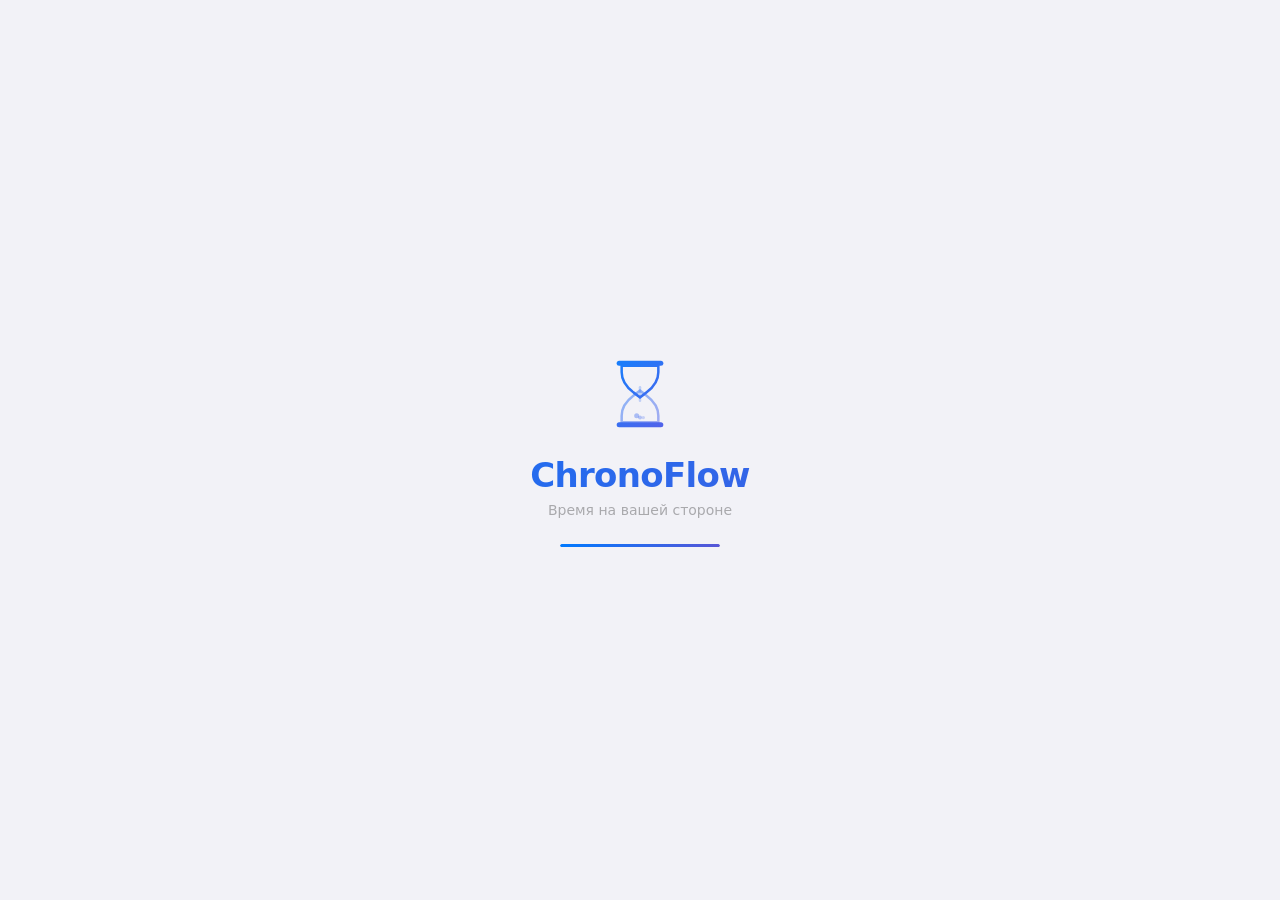
==== commit eccc5ed3: "2026.10.26" ====
--- a/index.html
+++ b/index.html
@@ -12,47 +12,65 @@
 <meta name="apple-mobile-web-app-title" content="ChronoFlow">
 <meta name="format-detection" content="telephone=no">
 <meta name="description" content="ChronoFlow — офлайн-таймер с секундной точностью. Считайте дни, часы и минуты до событий или после них. Без регистрации, работает офлайн.">
-<meta name="keywords" content="таймер,счётчик дней,секундная точность,офлайн PWA,сколько прошло,сколько осталось,привычки,даты">
-<meta name="author" content="dituals758">
 <meta name="robots" content="index,follow">
 <link rel="canonical" href="https://dituals758.github.io/ChronoFlow/">
 <meta property="og:type" content="website">
 <meta property="og:url" content="https://dituals758.github.io/ChronoFlow/">
 <meta property="og:title" content="ChronoFlow — Считайте дни до событий">
-<meta property="og:description" content="Не курю 45 дней. До отпуска 128 дней. Точность до секунды. Визуальные счётчики для всего, что важно. Офлайн PWA.">
+<meta property="og:description" content="Не курю 45 дней. До отпуска 128 дней. Точность до секунды. Офлайн PWA.">
 <meta property="og:image" content="https://dituals758.github.io/ChronoFlow/og-image.png">
-<meta property="twitter:card" content="summary_large_image">
+<meta name="twitter:card" content="summary_large_image">
 <meta http-equiv="Content-Security-Policy" content="default-src 'self';style-src 'self' 'unsafe-inline';script-src 'self';img-src 'self' data:;connect-src 'self';font-src 'self';object-src 'none';base-uri 'self';form-action 'self';manifest-src 'self';worker-src 'self'">
-<script type="application/ld+json">{"@context":"https://schema.org","@type":"WebApplication","name":"ChronoFlow","description":"Считайте дни, часы, минуты и секунды до важных событий или после них. Секундная точность. Офлайн PWA.","applicationCategory":"Productivity","operatingSystem":"All","offers":{"@type":"Offer","price":"0","priceCurrency":"USD"},"author":{"@type":"Person","name":"dituals758","url":"https://github.com/dituals758"},"softwareVersion":"2026.10.14"}</script>
+<script type="application/ld+json">{"@context":"https://schema.org","@type":"WebApplication","name":"ChronoFlow","description":"Считайте дни, часы, минуты и секунды до важных событий или после них. Секундная точность. Офлайн PWA.","applicationCategory":"Productivity","operatingSystem":"All","offers":{"@type":"Offer","price":"0","priceCurrency":"USD"},"author":{"@type":"Person","name":"dituals758","url":"https://github.com/dituals758"},"softwareVersion":"2026.10.26"}</script>
 <title>ChronoFlow — Считайте дни до событий</title>
 <link rel="manifest" href="./manifest.json">
 <link rel="icon" type="image/svg+xml" href="./icon.svg">
 <link rel="apple-touch-icon" sizes="180x180" href="./icon-180.png">
 <link rel="apple-touch-icon" sizes="192x192" href="./icon-192.png">
 <link rel="apple-touch-icon" sizes="512x512" href="./icon-512.png">
+<!-- 1. Critical CSS инлайн — первый paint без ожидания -->
+<style>
+:root{--bg:#000;--sf:#1c1c1e;--sf2:#2c2c2e;--sf3:#3a3a3c;--st:rgba(84,84,88,.65);--t1:#fff;--t2:rgba(255,255,255,.6);--t3:rgba(255,255,255,.3);--bl:#0a84ff;--blb:rgba(10,132,255,.18);--blh:rgba(10,132,255,.24);--ok:#30d158;--okb:rgba(48,209,88,.18);--er:#ff453a;--erb:rgba(255,69,58,.18);--pu:#bf5af2;--gr:linear-gradient(135deg,#0a84ff,#5e5ce6);--fn:-apple-system,BlinkMacSystemFont,'SF Pro Text','SF Pro Display',system-ui,sans-serif;--fd:'SF Mono',ui-monospace,monospace;--r-sm:8px;--r-md:10px;--r-lg:14px;--r-xl:18px;--r-pill:9999px;--ease-out:cubic-bezier(.16,1,.3,1);--dur-fast:.15s;--dur-base:.3s}
+.lt{--bg:#f2f2f7;--sf:#fff;--sf2:#f2f2f7;--sf3:#e5e5ea;--st:rgba(60,60,67,.29);--t1:#000;--t2:rgba(0,0,0,.6);--t3:rgba(0,0,0,.3);--bl:#007aff;--blb:rgba(0,122,255,.12);--blh:rgba(0,122,255,.20);--ok:#34c759;--okb:rgba(52,199,89,.12);--er:#ff3b30;--erb:rgba(255,59,48,.12);--pu:#af52de;--gr:linear-gradient(135deg,#007aff,#5856d6)}
+*,*::before,*::after{margin:0;padding:0;box-sizing:border-box}
+html{width:100%;height:100%;overflow:hidden;background:var(--bg);-webkit-text-size-adjust:100%;text-size-adjust:100%;-webkit-touch-callout:none;-webkit-user-select:none;user-select:none}
+body{position:fixed;inset:0;display:flex;flex-direction:column;overflow:hidden;background:var(--bg);color:var(--t1);font:400 17px/22px var(--fn);overscroll-behavior-y:none;-webkit-font-smoothing:antialiased;-moz-osx-font-smoothing:grayscale}
+header{position:relative;flex-shrink:0;padding:calc(env(safe-area-inset-top,0px) + 10px) 16px 10px;background:rgba(28,28,30,.92);border-bottom:.33px solid var(--st);z-index:100}
+main{flex:1;min-height:0;overflow:hidden;position:relative}
+.scroll-page{height:100%;overflow-y:auto;overflow-x:hidden;-webkit-overflow-scrolling:touch;padding-bottom:env(safe-area-inset-bottom,16px)}
+#clockSection{max-width:100%;margin:0 auto;padding:0 16px}
+.clock-wrap{display:flex;flex-direction:column;align-items:center;padding:20px 0 16px;position:relative;z-index:1}
+.clock-stage{position:relative;width:clamp(260px,60vmin,380px);max-width:100%;aspect-ratio:1}
+.clock-glass{position:absolute;inset:0;border-radius:50%;overflow:hidden;background:radial-gradient(circle at 30% 30%,var(--sf2),var(--sf));transform:translateZ(0)}
+.splash{position:fixed;inset:0;background:var(--bg);z-index:9999;display:flex;align-items:center;justify-content:center}
+.splash-inner{text-align:center;width:100%}
+.splash-logo{display:flex;justify-content:center;margin-bottom:20px}
+.splash-name{font:700 34px/42px var(--fn);letter-spacing:-.02em;margin-bottom:4px;background:var(--gr);-webkit-background-clip:text;background-clip:text;-webkit-text-fill-color:transparent}
+.splash-sub{font:400 14px/20px var(--fn);color:var(--t3);margin-bottom:24px}
+.splash-bar{width:160px;height:3px;background:var(--sf3);border-radius:9999px;overflow:hidden;margin:0 auto}
+.splash-bar-fill{width:0;height:100%;background:var(--gr);animation:splashLoad 1.2s var(--ease-out) .5s forwards}
+@keyframes splashLoad{to{width:100%}}
+</style>
+
+<!-- 2. Preload остального — параллельный fetch -->
+<link rel="preload" href="./styles.css" as="style">
+<link rel="preload" href="./clock.css" as="style">
+
+<!-- 3. Базовые стили — ПЕРВЫМИ -->
+<link rel="stylesheet" href="./styles.css">
+
+<!-- 4. Модуль часов — ПОСЛЕДНИМ (переопределяет базовые) -->
+<link rel="stylesheet" href="./clock.css">
+
+<!-- 5. Preload скриптов -->
 <link rel="preload" href="./app.js" as="script">
 <link rel="preload" href="./clock.js" as="script">
-<link rel="preload" href="./styles.css" as="style">
-<link rel="stylesheet" href="./clock.css">
-<link rel="stylesheet" href="./styles.css">
 </head>
 <body>
 <a href="#main" class="skip-link">Перейти к содержимому</a>
 <div id="splash" class="splash" aria-hidden="true">
 <div class="splash-inner">
-<div class="splash-logo">
-<svg width="80" height="80" viewBox="0 0 48 48" fill="none" aria-hidden="true">
-<defs><linearGradient id="splashGrad" x1="0" y1="0" x2="48" y2="48" gradientUnits="userSpaceOnUse"><stop offset="0%" stop-color="#0a84ff"/><stop offset="100%" stop-color="#5e5ce6"/></linearGradient></defs>
-<rect x="10" y="4" width="28" height="3" rx="1.5" fill="url(#splashGrad)"/>
-<rect x="10" y="41" width="28" height="3" rx="1.5" fill="url(#splashGrad)"/>
-<path d="M13 7h22v4c0 5-3 9-7 12l-4 3-4-3c-4-3-7-7-7-12V7z" stroke="url(#splashGrad)" stroke-width="1.5" fill="none"/>
-<path d="M13 41h22v-4c0-5-3-9-7-12l-4-3-4 3c-4 3-7 7-7 12v4z" stroke="url(#splashGrad)" stroke-width="1.5" fill="none" opacity=".5"/>
-<path d="M24 20v8" stroke="url(#splashGrad)" stroke-width="1.5" stroke-linecap="round" opacity=".35"><animate attributeName="opacity" values=".15;.5;.15" dur="1.8s" repeatCount="indefinite"/></path>
-<circle cx="22" cy="36" r="1.5" fill="url(#splashGrad)" opacity=".4"><animate attributeName="cy" values="36;38;36" dur="2s" repeatCount="indefinite"/></circle>
-<circle cx="26" cy="37" r="1" fill="url(#splashGrad)" opacity=".25"><animate attributeName="cy" values="37;38.5;37" dur="2.4s" repeatCount="indefinite"/></circle>
-<circle cx="24" cy="38" r="1.2" fill="url(#splashGrad)" opacity=".35"><animate attributeName="cy" values="38;39;38" dur="1.6s" repeatCount="indefinite"/></circle>
-</svg>
-</div>
+<div class="splash-logo"><svg width="80" height="80" viewBox="0 0 48 48" fill="none" aria-hidden="true"><defs><linearGradient id="splashGrad" x1="0" y1="0" x2="48" y2="48" gradientUnits="userSpaceOnUse"><stop offset="0%" stop-color="#0a84ff"/><stop offset="100%" stop-color="#5e5ce6"/></linearGradient></defs><rect x="10" y="4" width="28" height="3" rx="1.5" fill="url(#splashGrad)"/><rect x="10" y="41" width="28" height="3" rx="1.5" fill="url(#splashGrad)"/><path d="M13 7h22v4c0 5-3 9-7 12l-4 3-4-3c-4-3-7-7-7-12V7z" stroke="url(#splashGrad)" stroke-width="1.5" fill="none"/><path d="M13 41h22v-4c0-5-3-9-7-12l-4-3-4 3c-4 3-7 7-7 12v4z" stroke="url(#splashGrad)" stroke-width="1.5" fill="none" opacity=".5"/><path d="M24 20v8" stroke="url(#splashGrad)" stroke-width="1.5" stroke-linecap="round" opacity=".35"><animate attributeName="opacity" values=".15;.5;.15" dur="1.8s" repeatCount="indefinite"/></path><circle cx="22" cy="36" r="1.5" fill="url(#splashGrad)" opacity=".4"><animate attributeName="cy" values="36;38;36" dur="2s" repeatCount="indefinite"/></circle><circle cx="26" cy="37" r="1" fill="url(#splashGrad)" opacity=".25"><animate attributeName="cy" values="37;38.5;37" dur="2.4s" repeatCount="indefinite"/></circle><circle cx="24" cy="38" r="1.2" fill="url(#splashGrad)" opacity=".35"><animate attributeName="cy" values="38;39;38" dur="1.6s" repeatCount="indefinite"/></circle></svg></div>
 <div class="splash-name accent-text">ChronoFlow</div>
 <div class="splash-sub">Время на вашей стороне</div>
 <div class="splash-bar"><div class="splash-bar-fill"></div></div>
@@ -69,7 +87,7 @@
 </div>
 </div>
 <div class="hdr-right">
-<div class="hdr-clock" id="hdrClock" style="opacity:0;transform:translateY(-6px);"><span id="hdrH">00</span><span class="hdr-colon">:</span><span id="hdrM">00</span><span class="hdr-colon">:</span><span id="hdrS">00</span> <span class="hdr-date" id="hdrDate"></span></div>
+<div class="hdr-clock" id="hdrClock"><span id="hdrH">00</span><span class="hdr-colon">:</span><span id="hdrM">00</span><span class="hdr-colon">:</span><span id="hdrS">00</span> <span class="hdr-date" id="hdrDate"></span></div>
 <button id="settingsBtn" class="ibtn-s" aria-label="Настройки" title="Настройки"></button>
 <button id="installBtn" class="ibtn-s hidden" aria-label="Установить" title="Установить"></button>
 </div>
@@ -86,7 +104,6 @@
 <filter id="dotGlow" x="-100%" y="-100%" width="300%" height="300%"><feGaussianBlur in="SourceGraphic" stdDeviation="1.5"/></filter>
 <filter id="activeDotGlow" x="-200%" y="-200%" width="500%" height="500%"><feGaussianBlur in="SourceGraphic" stdDeviation="3" result="b"/><feMerge><feMergeNode in="b"/><feMergeNode in="SourceGraphic"/></feMerge></filter>
 <linearGradient id="ringGrad" x1="0%" y1="0%" x2="100%" y2="100%"><stop offset="0%" stop-color="#0a84ff"/><stop offset="100%" stop-color="#5e5ce6"/></linearGradient>
-<linearGradient id="dayRingGrad" x1="0%" y1="0%" x2="100%" y2="100%"><stop offset="0%" stop-color="#30d158"/><stop offset="100%" stop-color="#34c759"/></linearGradient>
 </defs>
 <g id="stars"></g>
 <circle class="ring-bg" cx="100" cy="100" r="88" fill="none" stroke-width="3"/>
@@ -94,7 +111,6 @@
 <circle class="ring-bg day-ring" cx="100" cy="100" r="76" fill="none" stroke-width="3"/>
 <g id="hourSegments"></g>
 <g class="day-dots" id="dayDots"></g>
-<circle id="clockWave" cx="100" cy="12" r="1.5" fill="currentColor" opacity="0"/>
 <circle id="activeEventDot" cx="100" cy="100" r="0" fill="currentColor" opacity="0"/>
 <text id="svgDay" x="100" y="52" text-anchor="middle" fill="currentColor" class="svg-text svg-day"></text>
 <text id="svgSt" x="100" y="64" text-anchor="middle" fill="currentColor" class="svg-text svg-st"></text>
@@ -105,7 +121,7 @@
 </svg>
 <div class="sr-only" id="timeAnnounce" role="status" aria-live="polite" aria-atomic="true"></div>
 </div>
-<div class="moon-wrap">
+<div class="moon-wrap" id="moonWrap" role="button" tabindex="0" aria-label="Информация о Луне">
 <div class="moon-badge" id="moonPhase" aria-hidden="true"></div>
 <div class="moon-label" id="moonLabel" aria-hidden="true"></div>
 </div>
@@ -126,7 +142,7 @@
 <button id="filterBtn" class="ibtn-s" aria-label="Фильтры" title="Фильтры"></button>
 </div>
 </div>
-<div class="search-bar" id="searchBar">
+<div class="search-bar" id="searchBar" aria-hidden="true">
 <label for="searchInput" class="sr-only">Поиск по названию счётчика</label>
 <input type="text" id="searchInput" class="search-input" placeholder="Найти счётчик..." autocomplete="off" enterkeyhint="search">
 <button id="searchClear" class="search-clear hidden" aria-label="Очистить поиск"></button>
@@ -139,19 +155,7 @@
 <div id="emptyState" class="empty hidden" role="status">
 <div class="empty-anim" aria-hidden="true">
 <div class="empty-circle"></div>
-<div class="empty-icon">
-<svg width="40" height="40" viewBox="0 0 48 48" fill="none" aria-hidden="true">
-<defs><linearGradient id="emptyGrad" x1="0" y1="0" x2="48" y2="48" gradientUnits="userSpaceOnUse"><stop offset="0%" stop-color="var(--bl)"/><stop offset="100%" stop-color="var(--pu)"/></linearGradient></defs>
-<rect x="10" y="4" width="28" height="3" rx="1.5" fill="url(#emptyGrad)"/>
-<rect x="10" y="41" width="28" height="3" rx="1.5" fill="url(#emptyGrad)"/>
-<path d="M13 7h22v4c0 5-3 9-7 12l-4 3-4-3c-4-3-7-7-7-12V7z" stroke="url(#emptyGrad)" stroke-width="1.5" fill="none"/>
-<path d="M13 41h22v-4c0-5-3-9-7-12l-4-3-4 3c-4 3-7 7-7 12v4z" stroke="url(#emptyGrad)" stroke-width="1.5" fill="none" opacity=".5"/>
-<path d="M24 20v8" stroke="url(#emptyGrad)" stroke-width="1.5" stroke-linecap="round" opacity=".35"/>
-<circle cx="22" cy="36" r="1.5" fill="url(#emptyGrad)" opacity=".4"/>
-<circle cx="26" cy="37" r="1" fill="url(#emptyGrad)" opacity=".25"/>
-<circle cx="24" cy="38" r="1.2" fill="url(#emptyGrad)" opacity=".35"/>
-</svg>
-</div>
+<div class="empty-icon"><svg width="40" height="40" viewBox="0 0 48 48" fill="none" aria-hidden="true"><defs><linearGradient id="emptyGrad" x1="0" y1="0" x2="48" y2="48" gradientUnits="userSpaceOnUse"><stop offset="0%" stop-color="var(--bl)"/><stop offset="100%" stop-color="var(--pu)"/></linearGradient></defs><rect x="10" y="4" width="28" height="3" rx="1.5" fill="url(#emptyGrad)"/><rect x="10" y="41" width="28" height="3" rx="1.5" fill="url(#emptyGrad)"/><path d="M13 7h22v4c0 5-3 9-7 12l-4 3-4-3c-4-3-7-7-7-12V7z" stroke="url(#emptyGrad)" stroke-width="1.5" fill="none"/><path d="M13 41h22v-4c0-5-3-9-7-12l-4-3-4 3c-4 3-7 7-7 12v4z" stroke="url(#emptyGrad)" stroke-width="1.5" fill="none" opacity=".5"/><path d="M24 20v8" stroke="url(#emptyGrad)" stroke-width="1.5" stroke-linecap="round" opacity=".35"/><circle cx="22" cy="36" r="1.5" fill="url(#emptyGrad)" opacity=".4"/><circle cx="26" cy="37" r="1" fill="url(#emptyGrad)" opacity=".25"/><circle cx="24" cy="38" r="1.2" fill="url(#emptyGrad)" opacity=".35"/></svg></div>
 </div>
 <h3 id="emptyTitle" class="grad-text"></h3>
 <p id="emptyBody"></p>
@@ -167,7 +171,7 @@
 <div class="mc-scroll">
 <div class="mh"><h2 id="mTitle" class="grad-text">Новый счётчик</h2><button class="ibtn-s" data-close-modal aria-label="Закрыть" title="Закрыть"></button></div>
 <form id="timerForm" novalidate>
-<div class="fg"><label for="timerTitle">Название</label><input id="timerTitle" required placeholder="Как вы хотите это запомнить?" autocomplete="off" aria-required="true"><span class="cc" id="titleCnt"></span></div>
+<div class="fg"><label for="timerTitle">Название</label><input id="timerTitle" required placeholder="Как вы хотите это запомнить?" autocomplete="off" aria-required="true" maxlength="50"><span class="cc" id="titleCnt"></span></div>
 <div class="fg">
 <label for="timerDate">Дата и время</label>
 <div class="date-input-wrap">
@@ -191,11 +195,11 @@
 <input type="text" id="customColorHex" class="hex-input" maxlength="7" placeholder="#RRGGBB" autocomplete="off" spellcheck="false" aria-label="HEX-код цвета">
 </div>
 </div>
-<div class="fg"><label for="timerCategory">Категория</label><div class="select-wrap"><select id="timerCategory"><option value="">Без категории</option><option value="work">Работа</option><option value="health">Здоровье</option><option value="personal">Личное</option><option value="study">Учёба</option><option value="travel">Путешествия</option></select></div></div>
+<div class="fg"><label for="timerCategory">Категория</label><div class="select-wrap"><select id="timerCategory"></select></div></div>
 <div class="fg"><label for="timerRecurring">Повтор</label><div class="select-wrap"><select id="timerRecurring"><option value="">Одноразовый</option><option value="weekly">Каждую неделю</option><option value="monthly">Каждый месяц</option><option value="yearly">Каждый год</option></select></div></div>
-<div class="fg"><div class="sr"><label for="timerReminder">Напоминание</label><label class="sw"><input type="checkbox" id="timerReminder"><span class="sl"></span></label></div></div>
+<div class="fg"><div class="sr sr-switch"><label for="timerReminder">Напоминание</label><label class="sw"><input type="checkbox" id="timerReminder"><span class="sl"></span></label></div></div>
 <div class="fa"><button type="button" class="btn-s" data-close-modal>Отмена</button><button type="submit" class="btn-p" id="saveBtn">Сохранить</button></div>
-<div class="fa" id="saveMoreRow" style="display:none"><button type="button" class="btn-s fw" id="saveMoreBtn">Сохранить и создать ещё</button></div>
+<div class="fa hidden" id="saveMoreRow"><button type="button" class="btn-s fw" id="saveMoreBtn">Сохранить и создать ещё</button></div>
 </form>
 </div>
 </div>
@@ -208,7 +212,7 @@
 <div class="mh"><h2 id="fModalTitle" class="grad-text">Фильтры</h2><button class="ibtn-s" data-close-modal aria-label="Закрыть"></button></div>
 <div class="fg"><label for="fSelect">Тип</label><div class="select-wrap"><select id="fSelect"><option value="all">Все счётчики</option><option value="elapsed">Только «прошло»</option><option value="countdown">Только «осталось»</option></select></div></div>
 <div class="fg"><label for="sortSelect">Сортировка</label><div class="select-wrap"><select id="sortSelect"><option value="order">Мой порядок</option><option value="created">Сначала новые</option><option value="date">По дате события</option><option value="name">По алфавиту</option></select></div></div>
-<div class="fg"><label for="catSelect">Категория</label><div class="select-wrap"><select id="catSelect"><option value="all">Все категории</option><option value="">Без категории</option><option value="work">Работа</option><option value="health">Здоровье</option><option value="personal">Личное</option><option value="study">Учёба</option><option value="travel">Путешествия</option></select></div></div>
+<div class="fg"><label for="catSelect">Категория</label><div class="select-wrap"><select id="catSelect"></select></div></div>
 <div class="fg"><label>Шаблоны</label><div class="tpl-grid"></div></div>
 <div class="fa"><button class="btn-s" id="exportImgBtn">Картинка</button><button class="btn-p" id="applyFBtn">Применить</button></div>
 </div>
@@ -220,80 +224,35 @@
 <div class="mc-handle" aria-hidden="true"></div>
 <div class="mc-scroll">
 <div class="mh"><h2 id="sModalTitle" class="grad-text">Настройки</h2><button class="ibtn-s" data-close-modal aria-label="Закрыть"></button></div>
+<div class="sg"><h3>Внешний вид</h3><div class="sr"><label for="themeSel">Тема</label><div class="select-wrap select-sm"><select id="themeSel"><option value="system">Системная</option><option value="dark">Тёмная</option><option value="light">Светлая</option></select></div></div><div class="sr sr-switch"><label for="animToggle">Анимации</label><label class="sw"><input type="checkbox" id="animToggle" checked><span class="sl"></span></label></div><div class="sr"><label for="dateFormat">Формат даты</label><div class="select-wrap select-sm"><select id="dateFormat"><option value="DD.MM.YYYY">ДД.ММ.ГГГГ</option><option value="MM/DD/YYYY">ММ/ДД/ГГГГ</option><option value="YYYY-MM-DD">ГГГГ-ММ-ДД</option></select></div></div><div class="sr sr-switch"><label for="groupToggle">Группировать по категориям</label><label class="sw"><input type="checkbox" id="groupToggle"><span class="sl"></span></label></div></div>
+<div class="sg"><h3>Уведомления</h3><div class="sr sr-switch"><label for="notifEnabled">Включить</label><label class="sw"><input type="checkbox" id="notifEnabled" checked><span class="sl"></span></label></div><div class="sr"><label for="notifPeriod">Оповещать за</label><div class="select-wrap select-sm"><select id="notifPeriod"><option value="7">7 дней</option><option value="3" selected>3 дня</option><option value="1">1 день</option><option value="0">В день события</option></select></div></div><div class="sr sr-switch"><label for="praiseEnabled">Похвалы за привычки</label><label class="sw"><input type="checkbox" id="praiseEnabled" checked><span class="sl"></span></label></div><div class="sr"><label for="praiseInterval">Хвалить каждые</label><div class="select-wrap select-sm"><select id="praiseInterval"><option value="7">7 дней</option><option value="30" selected>30 дней</option><option value="100">100 дней</option><option value="365">1 год</option></select></div></div><p class="ai">Уведомления показываются, пока приложение открыто. Отдельные напоминания можно отключить кнопкой 🔔 на карточке.</p></div>
+<div class="sg"><h3>Данные</h3><button class="btn-s fw" id="exportBtn">Экспорт (JSON)</button><button class="btn-s fw" id="importBtn">Импорт</button><button class="btn-s fw" id="exportIcsBtn">Экспорт в календарь (.ics)</button><button class="btn-d fw" id="clearBtn">Очистить всё</button></div>
+<div class="sg"><h3>О приложении</h3><div class="about"><div class="about-logo" aria-hidden="true"><img class="logo" src="./icon.svg" alt="" width="48" height="48"></div><div class="about-name grad-text">ChronoFlow</div><div class="about-ver" id="aboutVer"></div><p class="about-tag">Время на вашей стороне</p></div><p class="ai">ChronoFlow — офлайн-таймер для всего, что важно. Считайте дни, часы, минуты и секунды до событий или после них. Точность до секунды — фирменная особенность приложения.</p><ul class="about-features"><li>Точность до секунды</li><li>Автоопределение: «прошло» или «осталось»</li><li>G-SHOCK-часы: сегменты дня, Луна</li><li>Фон часов в стиле EFT</li><li>Категории и повторяющиеся счётчики</li><li>Напоминания и похвалы за привычки</li><li>Свайпы, drag-and-drop, pull-to-refresh</li><li>Экспорт JSON / PNG / ICS</li><li>Полностью офлайн PWA</li></ul>
+<div class="about-links"><a href="./about.html" rel="noopener" class="about-link"><span class="link-icon"><img class="logo" src="./icon.svg" alt="" width="22" height="22"></span><span class="link-label">О проекте</span><span class="link-chevron"><svg viewBox="0 0 24 24" fill="none" stroke="currentColor" stroke-width="1.5"><path d="M9 6l6 6-6 6"/></svg></span></a><a href="./privacy.html" rel="noopener" class="about-link"><span class="link-icon"><svg viewBox="0 0 24 24" fill="none" stroke="currentColor" stroke-width="1.5"><rect x="3" y="11" width="18" height="11" rx="2"/><path d="M7 11V7a5 5 0 0110 0v4"/></svg></span><span class="link-label">Политика конфиденциальности</span><span class="link-chevron"><svg viewBox="0 0 24 24" fill="none" stroke="currentColor" stroke-width="1.5"><path d="M9 6l6 6-6 6"/></svg></span></a><a href="./terms.html" rel="noopener" class="about-link"><span class="link-icon"><svg viewBox="0 0 24 24" fill="none" stroke="currentColor" stroke-width="1.5"><path d="M14 2H6a2 2 0 00-2 2v16a2 2 0 002 2h12a2 2 0 002-2V8l-6-6z"/><path d="M14 2v6h6"/></svg></span><span class="link-label">Условия использования</span><span class="link-chevron"><svg viewBox="0 0 24 24" fill="none" stroke="currentColor" stroke-width="1.5"><path d="M9 6l6 6-6 6"/></svg></span></a><a href="https://github.com/dituals758/ChronoFlow" target="_blank" rel="noopener noreferrer" class="about-link"><span class="link-icon"><svg viewBox="0 0 24 24" fill="none" stroke="currentColor" stroke-width="1.5"><path d="M16 8l4 4-4 4M8 8l-4 4 4 4"/></svg></span><span class="link-label">GitHub</span><span class="link-chevron"><svg viewBox="0 0 24 24" fill="none" stroke="currentColor" stroke-width="1.5"><path d="M9 6l6 6-6 6"/></svg></span></a></div>
+<div class="about-credits"><p class="ai">Разработано: <strong>dituals758</strong></p><p class="ai">AI-соавтор: <strong>DeepSeek</strong></p><p class="ai about-credits-license">Лицензия: <strong>MIT</strong></p><p class="ai about-credits-copy">© 2026 ChronoFlow</p></div></div>
+<div class="sg"><h3>Что нового</h3><div class="changelog" id="changelogBlock"><h4 id="changelogTitle" class="grad-text">Версия 2026.10.26</h4><ul id="changelogList"><li>Загрузка…</li></ul><span class="date" id="changelogDate">Выпущено 26 октября 2026 г.</span></div></div>
+</div>
+</div>
+</div>
+<div class="modal" id="moonModal" role="dialog" aria-modal="true" aria-labelledby="moonTitle">
+<div class="modal-backdrop" data-close-modal aria-hidden="true"></div>
+<div class="mc">
+<div class="mc-handle" aria-hidden="true"></div>
+<div class="mc-scroll">
+<div class="mh"><h2 id="moonTitle" class="grad-text">Фаза Луны</h2><button class="ibtn-s" data-close-modal aria-label="Закрыть"></button></div>
 <div class="sg">
-<h3>Внешний вид</h3>
-<div class="sr"><label for="themeSel">Тема</label><div class="select-wrap select-sm"><select id="themeSel"><option value="system">Системная</option><option value="dark">Тёмная</option><option value="light">Светлая</option></select></div></div>
-<div class="sr"><label for="animToggle">Анимации</label><label class="sw"><input type="checkbox" id="animToggle" checked><span class="sl"></span></label></div>
-<div class="sr"><label for="dateFormat">Формат даты</label><div class="select-wrap select-sm"><select id="dateFormat"><option value="DD.MM.YYYY">ДД.ММ.ГГГГ</option><option value="MM/DD/YYYY">ММ/ДД/ГГГГ</option><option value="YYYY-MM-DD">ГГГГ-ММ-ДД</option></select></div></div>
-<div class="sr"><label for="weekStart">Начало недели</label><div class="select-wrap select-sm"><select id="weekStart"><option value="1">Понедельник</option><option value="0">Воскресенье</option></select></div></div>
-<div class="sr"><label for="groupToggle">Группировать по категориям</label><label class="sw"><input type="checkbox" id="groupToggle"><span class="sl"></span></label></div>
-</div>
-<div class="sg">
-<h3>Уведомления</h3>
-<div class="sr"><label for="notifEnabled">Включить</label><label class="sw"><input type="checkbox" id="notifEnabled" checked><span class="sl"></span></label></div>
-<div class="sr"><label for="notifPeriod">Оповещать за</label><div class="select-wrap select-sm"><select id="notifPeriod"><option value="7">7 дней</option><option value="3" selected>3 дня</option><option value="1">1 день</option><option value="0">В день события</option></select></div></div>
-<div class="sr"><label for="praiseEnabled">Похвалы за привычки</label><label class="sw"><input type="checkbox" id="praiseEnabled" checked><span class="sl"></span></label></div>
-<div class="sr"><label for="praiseInterval">Хвалить каждые</label><div class="select-wrap select-sm"><select id="praiseInterval"><option value="7">7 дней</option><option value="30" selected>30 дней</option><option value="100">100 дней</option><option value="365">1 год</option></select></div></div>
-<p class="ai">Уведомления показываются, пока приложение открыто. Отдельные напоминания можно отключить кнопкой 🔔 на карточке.</p>
-</div>
-<div class="sg">
-<h3>Данные</h3>
-<button class="btn-s fw" id="exportBtn">Экспорт (JSON)</button>
-<button class="btn-s fw" id="importBtn">Импорт</button>
-<button class="btn-s fw" id="exportIcsBtn">Экспорт в календарь (.ics)</button>
-<button class="btn-d fw" id="clearBtn">Очистить всё</button>
-</div>
-<div class="sg">
-<h3>О приложении</h3>
-<div class="about">
-<div class="about-logo" aria-hidden="true"><img class="logo" src="./icon.svg" alt="" width="48" height="48"></div>
-<div class="about-name grad-text">ChronoFlow</div>
-<div class="about-ver" id="aboutVer"></div>
-<p class="about-tag">Время на вашей стороне</p>
-</div>
-<p class="ai">ChronoFlow — офлайн-таймер для всего, что важно. Считайте дни, часы, минуты и секунды до событий или после них. Точность до секунды — фирменная особенность приложения.</p>
-<ul class="about-features">
-<li>Точность до секунды — всегда актуальный результат</li>
-<li>Автоопределение: «прошло» или «осталось»</li>
-<li>G-SHOCK-часы: сегменты дня, Луна</li>
-<li>Фон часов в стиле EFT: сетка, перекрестие, углы</li>
-<li>Категории и повторяющиеся счётчики</li>
-<li>Напоминания и похвалы за привычки</li>
-<li>Свайпы, drag-and-drop, pull-to-refresh</li>
-<li>Экспорт JSON / PNG / ICS</li>
-<li>Полностью офлайн PWA</li>
-</ul>
-<div class="about-links">
-<a href="./about.html" rel="noopener" class="about-link"><span class="link-icon"><img class="logo" src="./icon.svg" alt="" width="22" height="22"></span><span class="link-label">О проекте</span><span class="link-chevron"><svg viewBox="0 0 24 24" fill="none" stroke="currentColor" stroke-width="1.5"><path d="M9 6l6 6-6 6"/></svg></span></a>
-<a href="./privacy.html" rel="noopener" class="about-link"><span class="link-icon"><svg viewBox="0 0 24 24" fill="none" stroke="currentColor" stroke-width="1.5"><rect x="3" y="11" width="18" height="11" rx="2"/><path d="M7 11V7a5 5 0 0110 0v4"/></svg></span><span class="link-label">Политика конфиденциальности</span><span class="link-chevron"><svg viewBox="0 0 24 24" fill="none" stroke="currentColor" stroke-width="1.5"><path d="M9 6l6 6-6 6"/></svg></span></a>
-<a href="./terms.html" rel="noopener" class="about-link"><span class="link-icon"><svg viewBox="0 0 24 24" fill="none" stroke="currentColor" stroke-width="1.5"><path d="M14 2H6a2 2 0 00-2 2v16a2 2 0 002 2h12a2 2 0 002-2V8l-6-6z"/><path d="M14 2v6h6"/></svg></span><span class="link-label">Условия использования</span><span class="link-chevron"><svg viewBox="0 0 24 24" fill="none" stroke="currentColor" stroke-width="1.5"><path d="M9 6l6 6-6 6"/></svg></span></a>
-<a href="https://github.com/dituals758/ChronoFlow" target="_blank" rel="noopener noreferrer" class="about-link"><span class="link-icon"><svg viewBox="0 0 24 24" fill="none" stroke="currentColor" stroke-width="1.5"><path d="M16 8l4 4-4 4M8 8l-4 4 4 4"/></svg></span><span class="link-label">GitHub</span><span class="link-chevron"><svg viewBox="0 0 24 24" fill="none" stroke="currentColor" stroke-width="1.5"><path d="M9 6l6 6-6 6"/></svg></span></a>
-</div>
-<div class="about-credits">
-<p class="ai">Разработано: <strong>dituals758</strong></p>
-<p class="ai">AI-соавтор: <strong>MiMo Code</strong> (Xiaomi MiMo Team)</p>
-<p class="ai" style="margin-top:4px;">Лицензия: <strong>MIT</strong></p>
-<p class="ai" style="margin-top:4px;font-size:12px;color:var(--t3);">© 2026 ChronoFlow</p>
-</div>
-</div>
-<div class="sg">
-<h3>Что нового</h3>
-<div class="changelog" id="changelogBlock">
-<h4 id="changelogTitle" class="grad-text">Версия 2026.10.14</h4>
-<ul id="changelogList"><li>Загрузка…</li></ul>
-<span class="date" id="changelogDate">Выпущено 14 октября 2026 г.</span>
-</div>
-</div>
+<div class="moon-hero"><div id="moonModalIcon" class="moon-hero-icon"></div><h3 id="moonModalName" class="moon-hero-name"></h3></div>
+<div class="sr"><span>Следующее новолуние</span><span id="moonNextNew" class="moon-date"></span></div>
+<div class="sr"><span>Следующее полнолуние</span><span id="moonNextFull" class="moon-date"></span></div>
+<p class="ai">Фазы Луны рассчитываются по синодическому циклу (29,53 суток) от новолуния 6 января 2000 года.</p>
+</div>
+<div class="fa"><button class="btn-p" data-close-modal>Понятно</button></div>
 </div>
 </div>
 </div>
 <div class="confirm-modal" id="confirmModal" role="alertdialog" aria-modal="true" aria-labelledby="confirmTitle" aria-describedby="confirmMsg">
 <div class="confirm-backdrop"></div>
-<div class="confirm-box">
-<h3 id="confirmTitle">Подтверждение</h3>
-<p id="confirmMsg">Вы уверены?</p>
-<div class="confirm-actions"><button class="btn-s fw" id="confirmCancel">Отмена</button><button class="btn-s fw btn-danger" id="confirmOk">Удалить</button></div>
-</div>
+<div class="confirm-box"><h3 id="confirmTitle">Подтверждение</h3><p id="confirmMsg">Вы уверены?</p><div class="confirm-actions"><button class="btn-s fw" id="confirmCancel">Отмена</button><button class="btn-s fw btn-danger" id="confirmOk">Удалить</button></div></div>
 </div>
 <label for="importFile" class="sr-only">Импорт данных из JSON</label>
 <input type="file" id="importFile" accept=".json,application/json" class="hidden">
--- a/styles.css
+++ b/styles.css
@@ -37,6 +37,7 @@
 .hdr-date{font:400 10px/1 var(--fn);color:var(--t3);margin-left:6px}
 main{flex:1;min-height:0;overflow:hidden;position:relative}
 .scroll-page{height:100%;overflow-y:auto;overflow-x:hidden;-webkit-overflow-scrolling:touch;overscroll-behavior:contain;padding-bottom:env(safe-area-inset-bottom,16px);width:100%;touch-action:pan-y pinch-zoom;scroll-behavior:smooth}
+body.modal-open .scroll-page{overflow:hidden}
 @media (prefers-reduced-motion:reduce){.scroll-page{scroll-behavior:auto}}
 .ibtn-s{min-width:44px;min-height:44px;border-radius:var(--r-sm);border:none;cursor:pointer;background:var(--blb);color:var(--bl);display:inline-flex;align-items:center;justify-content:center;flex-shrink:0;transition:background var(--dur-fast),transform var(--dur-fast);position:relative;overflow:hidden}
 .ibtn-s:active{transform:scale(.88);background:var(--blh)}
@@ -54,7 +55,7 @@
 #clockSection{max-width:100%;margin:0 auto;padding:0 16px}
 .clock-wrap{display:flex;flex-direction:column;align-items:center;padding:20px 0 16px;position:relative;z-index:1;perspective:1000px}
 .clock-stage{position:relative;width:clamp(260px,60vmin,380px);max-width:100%;aspect-ratio:1}
-.clock-glass{position:absolute;inset:0;border-radius:50%;overflow:hidden;background:radial-gradient(circle at 30% 30%,var(--sf2),var(--sf));box-shadow:0 0 0 .5px var(--st),0 4px 16px rgba(0,0,0,.4),inset 0 1px 0 rgba(255,255,255,.08);transition:box-shadow .3s;will-change:transform,opacity;transform:translateZ(0);backface-visibility:hidden}
+.clock-glass{position:absolute;inset:0;border-radius:50%;overflow:hidden;background:radial-gradient(circle at 30% 30%,var(--sf2),var(--sf));box-shadow:0 0 0 .5px var(--st),0 4px 16px rgba(0,0,0,.4),inset 0 1px 0 rgba(255,255,255,.08);transition:box-shadow .3s;transform:translateZ(0);backface-visibility:hidden}
 .lt .clock-glass{box-shadow:0 0 0 .5px var(--st),0 4px 16px rgba(0,0,0,.08),inset 0 1px 0 rgba(255,255,255,.8)}
 .clock-glass::before{content:'';position:absolute;inset:-2px;border-radius:50%;background:conic-gradient(from 0deg,transparent,rgba(10,132,255,.15),transparent,rgba(94,92,230,.15),transparent);opacity:0;transition:opacity .5s;z-index:0;pointer-events:none}
 .lt .clock-glass::before{background:conic-gradient(from 0deg,transparent,rgba(0,122,255,.1),transparent,rgba(88,86,214,.1),transparent)}
@@ -80,13 +81,13 @@
 .svg-date{font:500 11px/1 var(--fn);fill:var(--t3);letter-spacing:.05em}
 #stars{transition:opacity 1.5s ease;pointer-events:none}
 #stars circle{animation:starTwinkle 3s ease-in-out infinite}
+#stars[style*="opacity: 0"] circle{animation:none!important}
 #hourSegments path{stroke-linecap:round;transition:stroke 1.5s ease,opacity .4s ease,stroke-width .4s ease}
 #hourSegments path.completed{stroke:var(--ok);opacity:.85}
 #hourSegments path.current{stroke:var(--accent,var(--bl));opacity:1;stroke-width:5;filter:drop-shadow(0 0 6px var(--accent,var(--bl)));animation:segPulse 2s ease-in-out infinite}
 #hourSegments path.future{stroke:var(--t3);opacity:.3}
 #activeEventDot{fill:var(--accent-event,var(--accent,var(--ok)));transition:opacity .4s ease}
 #activeEventDot.active{animation:eventPulse 1.6s ease-in-out infinite;filter:url(#activeDotGlow)}
-#clockWave{transition:opacity .3s ease}
 .clock-glass.day-flip{animation:dayFlip .9s var(--ease-out)}
 @media (max-width:420px){.svg-time{font-size:26px}.svg-date{font-size:9px}.svg-day{font-size:9px}}
 @media (min-width:600px){.svg-time{font-size:38px}.svg-date{font-size:11px}.svg-day{font-size:11px}}
@@ -94,8 +95,8 @@
 .hero-cta p{font:500 15px/20px var(--fn);color:var(--t2);margin-bottom:8px}
 .hero-cta .btn-p{width:auto;min-width:160px;margin-left:auto;margin-right:auto}
 #timersSection{padding:16px 16px 0;max-width:100%;margin:0 auto}
-.search-bar{position:relative;display:flex;align-items:center;max-height:0;overflow:hidden;opacity:0;transition:max-height .25s,opacity .2s,margin .25s;margin-bottom:0}
-.search-bar.open{max-height:52px;opacity:1;margin-bottom:14px}
+.search-bar{position:relative;display:flex;align-items:center;max-height:0;overflow:hidden;opacity:0;transition:max-height .25s,opacity .2s,margin .25s;margin-bottom:0;visibility:hidden}
+.search-bar.open{max-height:52px;opacity:1;margin-bottom:14px;visibility:visible}
 .search-input{width:100%;height:36px;padding:0 36px;border-radius:var(--r-md);border:none;background:var(--sf2);color:var(--t1);font:400 15px/20px var(--fn);transition:background var(--dur-fast)}
 .search-input:focus{outline:none;background:var(--sf3)}
 .search-input::placeholder{color:var(--t3)}
@@ -117,11 +118,11 @@
 .sk-line{height:16px;width:60%}
 .sk-line.short{width:40%;height:12px}
 .sk-block{height:50px}
-.tc-card{background:var(--sf2);padding:0;position:relative;z-index:1;border-radius:var(--r-lg);border:none;overflow:hidden;transition:background var(--dur-fast),transform var(--dur-fast),box-shadow .2s;touch-action:pan-y;will-change:transform;box-shadow:var(--sh-card);cursor:grab;contain:layout style paint;content-visibility:auto;contain-intrinsic-size:220px}
+.tc-card{background:var(--sf2);padding:0;position:relative;z-index:1;border-radius:var(--r-lg);border:none;overflow:hidden;transition:background var(--dur-fast),transform var(--dur-fast),box-shadow .2s;touch-action:pan-y;box-shadow:var(--sh-card);cursor:grab;contain:layout style paint;content-visibility:auto;contain-intrinsic-size:220px}
 .tc-card:focus-within{outline:2px solid var(--bl);outline-offset:2px}
 .lt .tc-card{box-shadow:0 1px 4px rgba(0,0,0,.06),0 0 0 .5px rgba(0,0,0,.06)}
 .tc-card:active:not(.dragging){transform:scale(.97)}
-.tc-card.dragging{animation:none!important;opacity:.35;transform:scale(.98) rotate(.5deg);box-shadow:0 12px 40px rgba(0,0,0,.3);z-index:1000}
+.tc-card.dragging{opacity:.35;transform:scale(.98) rotate(.5deg);box-shadow:0 12px 40px rgba(0,0,0,.3);z-index:1000;will-change:transform}
 .lt .tc-card.dragging{box-shadow:0 12px 40px rgba(0,0,0,.15)}
 .tc-card.drag-over-top{box-shadow:inset 0 2px 0 0 var(--bl),0 1px 3px rgba(0,0,0,.12)}
 .tc-card.drag-over-bottom{box-shadow:inset 0 -2px 0 0 var(--bl),0 1px 3px rgba(0,0,0,.12)}
@@ -134,8 +135,8 @@
 .tc-swipe-actions button{width:74px;height:100%;display:flex;flex-direction:column;align-items:center;justify-content:center;gap:4px;border:none;cursor:pointer;font:600 11px/14px var(--fn)}
 .tc-swipe-edit{background:var(--bl);color:#fff}
 .tc-swipe-delete{background:var(--er);color:#fff}
-.tc-swipe-content{position:relative;z-index:1;display:flex;align-items:stretch;padding:14px 16px;transition:transform .45s var(--ease-spring);background:var(--sf2);border-radius:var(--r-lg);gap:10px;will-change:transform;transform:translateZ(0);-webkit-transform:translateZ(0);backface-visibility:hidden;-webkit-backface-visibility:hidden}
-.tc-swipe-content.swiping{transition:none}
+.tc-swipe-content{position:relative;z-index:1;display:flex;align-items:stretch;padding:14px 16px;transition:transform .45s var(--ease-spring);background:var(--sf2);border-radius:var(--r-lg);gap:10px;transform:translateZ(0);-webkit-transform:translateZ(0);backface-visibility:hidden;-webkit-backface-visibility:hidden}
+.tc-swipe-content.swiping{transition:none;will-change:transform}
 .tc-handle{display:flex;align-items:center;justify-content:center;width:36px;height:36px;flex-shrink:0;color:var(--t2);opacity:.4;touch-action:none;user-select:none;-webkit-user-select:none;-webkit-user-drag:element;cursor:grab;border-radius:var(--r-md);transition:background .2s,opacity .2s,transform var(--dur-fast);margin-right:-4px}
 .tc-handle:active{opacity:1;transform:scale(.92);background:var(--blb);cursor:grabbing}
 .tc-card.dragging .tc-handle{opacity:1;background:var(--blb)}
@@ -174,8 +175,9 @@
 .category-header .cat-count{font:400 13px/18px var(--fn);color:var(--t3);margin-right:8px}
 .category-header .cat-toggle{font-size:12px;color:var(--t3);transition:transform .25s}
 .category-header .cat-toggle.open{transform:rotate(90deg)}
-.category-body{display:flex;flex-direction:column;gap:10px;overflow:hidden;transition:max-height .3s cubic-bezier(.25,.1,.25,1);max-height:0}
-.category-body.open{max-height:5000px}
+.category-body{display:grid;grid-template-rows:0fr;transition:grid-template-rows .3s cubic-bezier(.25,.1,.25,1)}
+.category-body.open{grid-template-rows:1fr}
+.category-inner{overflow:hidden;display:flex;flex-direction:column;gap:10px;min-height:0}
 .empty{text-align:center;padding:48px 20px;display:flex;flex-direction:column;align-items:center}
 .empty-anim{position:relative;width:80px;height:80px;margin-bottom:20px}
 .empty-circle{position:absolute;inset:0;border:2px solid var(--st);border-radius:50%;animation:emptyPulse 3s ease-in-out infinite}
@@ -255,8 +257,8 @@
 .sg:last-child{border-bottom:none}
 .sg h3{font:400 13px/18px var(--fn);color:var(--t2)}
 .sr{display:flex;justify-content:space-between;align-items:center;padding:12px 0;min-height:44px}
-.sr:has(.sw){cursor:pointer;user-select:none;-webkit-user-select:none}
-.sr:has(.sw):active{opacity:.6}
+.sr-switch{cursor:pointer;user-select:none;-webkit-user-select:none}
+.sr-switch:active{opacity:.6}
 .sr span{font:400 17px/22px var(--fn)}
 .sw{position:relative;display:inline-block;width:51px;height:31px}
 .sw input{opacity:0;width:0;height:0;position:absolute}
@@ -287,6 +289,8 @@
 .about-link:active{opacity:.5}
 .about-credits{margin-top:0;padding-top:10px;border-top:.33px solid var(--st);width:100%}
 .about-credits strong{color:var(--t2)}
+.about-credits-license{margin-top:4px}
+.about-credits-copy{margin-top:4px;font-size:12px;color:var(--t3)}
 .changelog{background:var(--sf2);border-radius:var(--r-md);padding:14px 16px;margin-top:8px}
 .changelog h4{font:600 15px/20px var(--fn);color:var(--t1);margin-bottom:6px}
 .changelog ul{list-style:none;padding:0;margin:0}
@@ -379,7 +383,7 @@
 .tpl-btn:hover{background:var(--sf3)}
 }
 @media (hover:hover){.tc-actions .ibtn-s{width:38px;height:38px;min-width:38px;min-height:38px}}
-@media (hover:none) and (pointer:coarse){.tc-actions{display:none}}
+@media (hover:none) and (pointer:coarse){.tc-actions .ibtn-s{width:34px;height:34px;min-width:34px;min-height:34px}}
 @media (prefers-reduced-motion:reduce){
 *,*::before,*::after{animation-duration:.01ms!important;transition-duration:.01ms!important}
 .clock-glass.day-flip{animation:none}
--- a/clock.css
+++ b/clock.css
@@ -20,6 +20,11 @@
 .lt .clock-corner-value{color:#007aff}
 .lt .clock-day-progress{background:rgba(0,122,255,.1)}
 .lt .clock-day-progress-fill{background:linear-gradient(90deg,#007aff,#af52de);box-shadow:0 0 6px rgba(0,122,255,.6)}
+.moon-wrap{cursor:pointer;pointer-events:auto}
+.moon-hero{text-align:center;padding:8px 0 16px}
+.moon-hero-icon{font-size:64px;line-height:1}
+.moon-hero-name{font:700 22px/28px var(--fn);margin-top:8px}
+.moon-date{font:400 14px/20px var(--fn);color:var(--t2)}
 @media (max-width:420px){.clock-corner{font-size:7px}.clock-corner-label{font-size:6px}.clock-corner-value{font-size:8px}.clock-corner-tl{top:14px;left:18px}.clock-corner-tr{top:14px;right:18px}.clock-corner-bl{bottom:14px;left:18px}.clock-corner-br{bottom:14px;right:18px}.clock-day-progress{left:18px;right:18px;bottom:6px}}
 @media (min-width:1024px){.clock-corner{font-size:10px}.clock-corner-label{font-size:8px}.clock-corner-value{font-size:11px}}
 @media (prefers-reduced-motion:reduce){.clock-status-online{animation:none}.cf-crosshair{animation:none}.clock-day-progress-fill{transition:none}}
--- a/styles.css
+++ b/styles.css
@@ -37,6 +37,7 @@
 .hdr-date{font:400 10px/1 var(--fn);color:var(--t3);margin-left:6px}
 main{flex:1;min-height:0;overflow:hidden;position:relative}
 .scroll-page{height:100%;overflow-y:auto;overflow-x:hidden;-webkit-overflow-scrolling:touch;overscroll-behavior:contain;padding-bottom:env(safe-area-inset-bottom,16px);width:100%;touch-action:pan-y pinch-zoom;scroll-behavior:smooth}
+body.modal-open .scroll-page{overflow:hidden}
 @media (prefers-reduced-motion:reduce){.scroll-page{scroll-behavior:auto}}
 .ibtn-s{min-width:44px;min-height:44px;border-radius:var(--r-sm);border:none;cursor:pointer;background:var(--blb);color:var(--bl);display:inline-flex;align-items:center;justify-content:center;flex-shrink:0;transition:background var(--dur-fast),transform var(--dur-fast);position:relative;overflow:hidden}
 .ibtn-s:active{transform:scale(.88);background:var(--blh)}
@@ -54,7 +55,7 @@
 #clockSection{max-width:100%;margin:0 auto;padding:0 16px}
 .clock-wrap{display:flex;flex-direction:column;align-items:center;padding:20px 0 16px;position:relative;z-index:1;perspective:1000px}
 .clock-stage{position:relative;width:clamp(260px,60vmin,380px);max-width:100%;aspect-ratio:1}
-.clock-glass{position:absolute;inset:0;border-radius:50%;overflow:hidden;background:radial-gradient(circle at 30% 30%,var(--sf2),var(--sf));box-shadow:0 0 0 .5px var(--st),0 4px 16px rgba(0,0,0,.4),inset 0 1px 0 rgba(255,255,255,.08);transition:box-shadow .3s;will-change:transform,opacity;transform:translateZ(0);backface-visibility:hidden}
+.clock-glass{position:absolute;inset:0;border-radius:50%;overflow:hidden;background:radial-gradient(circle at 30% 30%,var(--sf2),var(--sf));box-shadow:0 0 0 .5px var(--st),0 4px 16px rgba(0,0,0,.4),inset 0 1px 0 rgba(255,255,255,.08);transition:box-shadow .3s;transform:translateZ(0);backface-visibility:hidden}
 .lt .clock-glass{box-shadow:0 0 0 .5px var(--st),0 4px 16px rgba(0,0,0,.08),inset 0 1px 0 rgba(255,255,255,.8)}
 .clock-glass::before{content:'';position:absolute;inset:-2px;border-radius:50%;background:conic-gradient(from 0deg,transparent,rgba(10,132,255,.15),transparent,rgba(94,92,230,.15),transparent);opacity:0;transition:opacity .5s;z-index:0;pointer-events:none}
 .lt .clock-glass::before{background:conic-gradient(from 0deg,transparent,rgba(0,122,255,.1),transparent,rgba(88,86,214,.1),transparent)}
@@ -80,13 +81,13 @@
 .svg-date{font:500 11px/1 var(--fn);fill:var(--t3);letter-spacing:.05em}
 #stars{transition:opacity 1.5s ease;pointer-events:none}
 #stars circle{animation:starTwinkle 3s ease-in-out infinite}
+#stars[style*="opacity: 0"] circle{animation:none!important}
 #hourSegments path{stroke-linecap:round;transition:stroke 1.5s ease,opacity .4s ease,stroke-width .4s ease}
 #hourSegments path.completed{stroke:var(--ok);opacity:.85}
 #hourSegments path.current{stroke:var(--accent,var(--bl));opacity:1;stroke-width:5;filter:drop-shadow(0 0 6px var(--accent,var(--bl)));animation:segPulse 2s ease-in-out infinite}
 #hourSegments path.future{stroke:var(--t3);opacity:.3}
 #activeEventDot{fill:var(--accent-event,var(--accent,var(--ok)));transition:opacity .4s ease}
 #activeEventDot.active{animation:eventPulse 1.6s ease-in-out infinite;filter:url(#activeDotGlow)}
-#clockWave{transition:opacity .3s ease}
 .clock-glass.day-flip{animation:dayFlip .9s var(--ease-out)}
 @media (max-width:420px){.svg-time{font-size:26px}.svg-date{font-size:9px}.svg-day{font-size:9px}}
 @media (min-width:600px){.svg-time{font-size:38px}.svg-date{font-size:11px}.svg-day{font-size:11px}}
@@ -94,8 +95,8 @@
 .hero-cta p{font:500 15px/20px var(--fn);color:var(--t2);margin-bottom:8px}
 .hero-cta .btn-p{width:auto;min-width:160px;margin-left:auto;margin-right:auto}
 #timersSection{padding:16px 16px 0;max-width:100%;margin:0 auto}
-.search-bar{position:relative;display:flex;align-items:center;max-height:0;overflow:hidden;opacity:0;transition:max-height .25s,opacity .2s,margin .25s;margin-bottom:0}
-.search-bar.open{max-height:52px;opacity:1;margin-bottom:14px}
+.search-bar{position:relative;display:flex;align-items:center;max-height:0;overflow:hidden;opacity:0;transition:max-height .25s,opacity .2s,margin .25s;margin-bottom:0;visibility:hidden}
+.search-bar.open{max-height:52px;opacity:1;margin-bottom:14px;visibility:visible}
 .search-input{width:100%;height:36px;padding:0 36px;border-radius:var(--r-md);border:none;background:var(--sf2);color:var(--t1);font:400 15px/20px var(--fn);transition:background var(--dur-fast)}
 .search-input:focus{outline:none;background:var(--sf3)}
 .search-input::placeholder{color:var(--t3)}
@@ -117,11 +118,11 @@
 .sk-line{height:16px;width:60%}
 .sk-line.short{width:40%;height:12px}
 .sk-block{height:50px}
-.tc-card{background:var(--sf2);padding:0;position:relative;z-index:1;border-radius:var(--r-lg);border:none;overflow:hidden;transition:background var(--dur-fast),transform var(--dur-fast),box-shadow .2s;touch-action:pan-y;will-change:transform;box-shadow:var(--sh-card);cursor:grab;contain:layout style paint;content-visibility:auto;contain-intrinsic-size:220px}
+.tc-card{background:var(--sf2);padding:0;position:relative;z-index:1;border-radius:var(--r-lg);border:none;overflow:hidden;transition:background var(--dur-fast),transform var(--dur-fast),box-shadow .2s;touch-action:pan-y;box-shadow:var(--sh-card);cursor:grab;contain:layout style paint;content-visibility:auto;contain-intrinsic-size:220px}
 .tc-card:focus-within{outline:2px solid var(--bl);outline-offset:2px}
 .lt .tc-card{box-shadow:0 1px 4px rgba(0,0,0,.06),0 0 0 .5px rgba(0,0,0,.06)}
 .tc-card:active:not(.dragging){transform:scale(.97)}
-.tc-card.dragging{animation:none!important;opacity:.35;transform:scale(.98) rotate(.5deg);box-shadow:0 12px 40px rgba(0,0,0,.3);z-index:1000}
+.tc-card.dragging{opacity:.35;transform:scale(.98) rotate(.5deg);box-shadow:0 12px 40px rgba(0,0,0,.3);z-index:1000;will-change:transform}
 .lt .tc-card.dragging{box-shadow:0 12px 40px rgba(0,0,0,.15)}
 .tc-card.drag-over-top{box-shadow:inset 0 2px 0 0 var(--bl),0 1px 3px rgba(0,0,0,.12)}
 .tc-card.drag-over-bottom{box-shadow:inset 0 -2px 0 0 var(--bl),0 1px 3px rgba(0,0,0,.12)}
@@ -134,8 +135,8 @@
 .tc-swipe-actions button{width:74px;height:100%;display:flex;flex-direction:column;align-items:center;justify-content:center;gap:4px;border:none;cursor:pointer;font:600 11px/14px var(--fn)}
 .tc-swipe-edit{background:var(--bl);color:#fff}
 .tc-swipe-delete{background:var(--er);color:#fff}
-.tc-swipe-content{position:relative;z-index:1;display:flex;align-items:stretch;padding:14px 16px;transition:transform .45s var(--ease-spring);background:var(--sf2);border-radius:var(--r-lg);gap:10px;will-change:transform;transform:translateZ(0);-webkit-transform:translateZ(0);backface-visibility:hidden;-webkit-backface-visibility:hidden}
-.tc-swipe-content.swiping{transition:none}
+.tc-swipe-content{position:relative;z-index:1;display:flex;align-items:stretch;padding:14px 16px;transition:transform .45s var(--ease-spring);background:var(--sf2);border-radius:var(--r-lg);gap:10px;transform:translateZ(0);-webkit-transform:translateZ(0);backface-visibility:hidden;-webkit-backface-visibility:hidden}
+.tc-swipe-content.swiping{transition:none;will-change:transform}
 .tc-handle{display:flex;align-items:center;justify-content:center;width:36px;height:36px;flex-shrink:0;color:var(--t2);opacity:.4;touch-action:none;user-select:none;-webkit-user-select:none;-webkit-user-drag:element;cursor:grab;border-radius:var(--r-md);transition:background .2s,opacity .2s,transform var(--dur-fast);margin-right:-4px}
 .tc-handle:active{opacity:1;transform:scale(.92);background:var(--blb);cursor:grabbing}
 .tc-card.dragging .tc-handle{opacity:1;background:var(--blb)}
@@ -174,8 +175,9 @@
 .category-header .cat-count{font:400 13px/18px var(--fn);color:var(--t3);margin-right:8px}
 .category-header .cat-toggle{font-size:12px;color:var(--t3);transition:transform .25s}
 .category-header .cat-toggle.open{transform:rotate(90deg)}
-.category-body{display:flex;flex-direction:column;gap:10px;overflow:hidden;transition:max-height .3s cubic-bezier(.25,.1,.25,1);max-height:0}
-.category-body.open{max-height:5000px}
+.category-body{display:grid;grid-template-rows:0fr;transition:grid-template-rows .3s cubic-bezier(.25,.1,.25,1)}
+.category-body.open{grid-template-rows:1fr}
+.category-inner{overflow:hidden;display:flex;flex-direction:column;gap:10px;min-height:0}
 .empty{text-align:center;padding:48px 20px;display:flex;flex-direction:column;align-items:center}
 .empty-anim{position:relative;width:80px;height:80px;margin-bottom:20px}
 .empty-circle{position:absolute;inset:0;border:2px solid var(--st);border-radius:50%;animation:emptyPulse 3s ease-in-out infinite}
@@ -255,8 +257,8 @@
 .sg:last-child{border-bottom:none}
 .sg h3{font:400 13px/18px var(--fn);color:var(--t2)}
 .sr{display:flex;justify-content:space-between;align-items:center;padding:12px 0;min-height:44px}
-.sr:has(.sw){cursor:pointer;user-select:none;-webkit-user-select:none}
-.sr:has(.sw):active{opacity:.6}
+.sr-switch{cursor:pointer;user-select:none;-webkit-user-select:none}
+.sr-switch:active{opacity:.6}
 .sr span{font:400 17px/22px var(--fn)}
 .sw{position:relative;display:inline-block;width:51px;height:31px}
 .sw input{opacity:0;width:0;height:0;position:absolute}
@@ -287,6 +289,8 @@
 .about-link:active{opacity:.5}
 .about-credits{margin-top:0;padding-top:10px;border-top:.33px solid var(--st);width:100%}
 .about-credits strong{color:var(--t2)}
+.about-credits-license{margin-top:4px}
+.about-credits-copy{margin-top:4px;font-size:12px;color:var(--t3)}
 .changelog{background:var(--sf2);border-radius:var(--r-md);padding:14px 16px;margin-top:8px}
 .changelog h4{font:600 15px/20px var(--fn);color:var(--t1);margin-bottom:6px}
 .changelog ul{list-style:none;padding:0;margin:0}
@@ -379,7 +383,7 @@
 .tpl-btn:hover{background:var(--sf3)}
 }
 @media (hover:hover){.tc-actions .ibtn-s{width:38px;height:38px;min-width:38px;min-height:38px}}
-@media (hover:none) and (pointer:coarse){.tc-actions{display:none}}
+@media (hover:none) and (pointer:coarse){.tc-actions .ibtn-s{width:34px;height:34px;min-width:34px;min-height:34px}}
 @media (prefers-reduced-motion:reduce){
 *,*::before,*::after{animation-duration:.01ms!important;transition-duration:.01ms!important}
 .clock-glass.day-flip{animation:none}
--- a/clock.css
+++ b/clock.css
@@ -20,6 +20,11 @@
 .lt .clock-corner-value{color:#007aff}
 .lt .clock-day-progress{background:rgba(0,122,255,.1)}
 .lt .clock-day-progress-fill{background:linear-gradient(90deg,#007aff,#af52de);box-shadow:0 0 6px rgba(0,122,255,.6)}
+.moon-wrap{cursor:pointer;pointer-events:auto}
+.moon-hero{text-align:center;padding:8px 0 16px}
+.moon-hero-icon{font-size:64px;line-height:1}
+.moon-hero-name{font:700 22px/28px var(--fn);margin-top:8px}
+.moon-date{font:400 14px/20px var(--fn);color:var(--t2)}
 @media (max-width:420px){.clock-corner{font-size:7px}.clock-corner-label{font-size:6px}.clock-corner-value{font-size:8px}.clock-corner-tl{top:14px;left:18px}.clock-corner-tr{top:14px;right:18px}.clock-corner-bl{bottom:14px;left:18px}.clock-corner-br{bottom:14px;right:18px}.clock-day-progress{left:18px;right:18px;bottom:6px}}
 @media (min-width:1024px){.clock-corner{font-size:10px}.clock-corner-label{font-size:8px}.clock-corner-value{font-size:11px}}
 @media (prefers-reduced-motion:reduce){.clock-status-online{animation:none}.cf-crosshair{animation:none}.clock-day-progress-fill{transition:none}}
